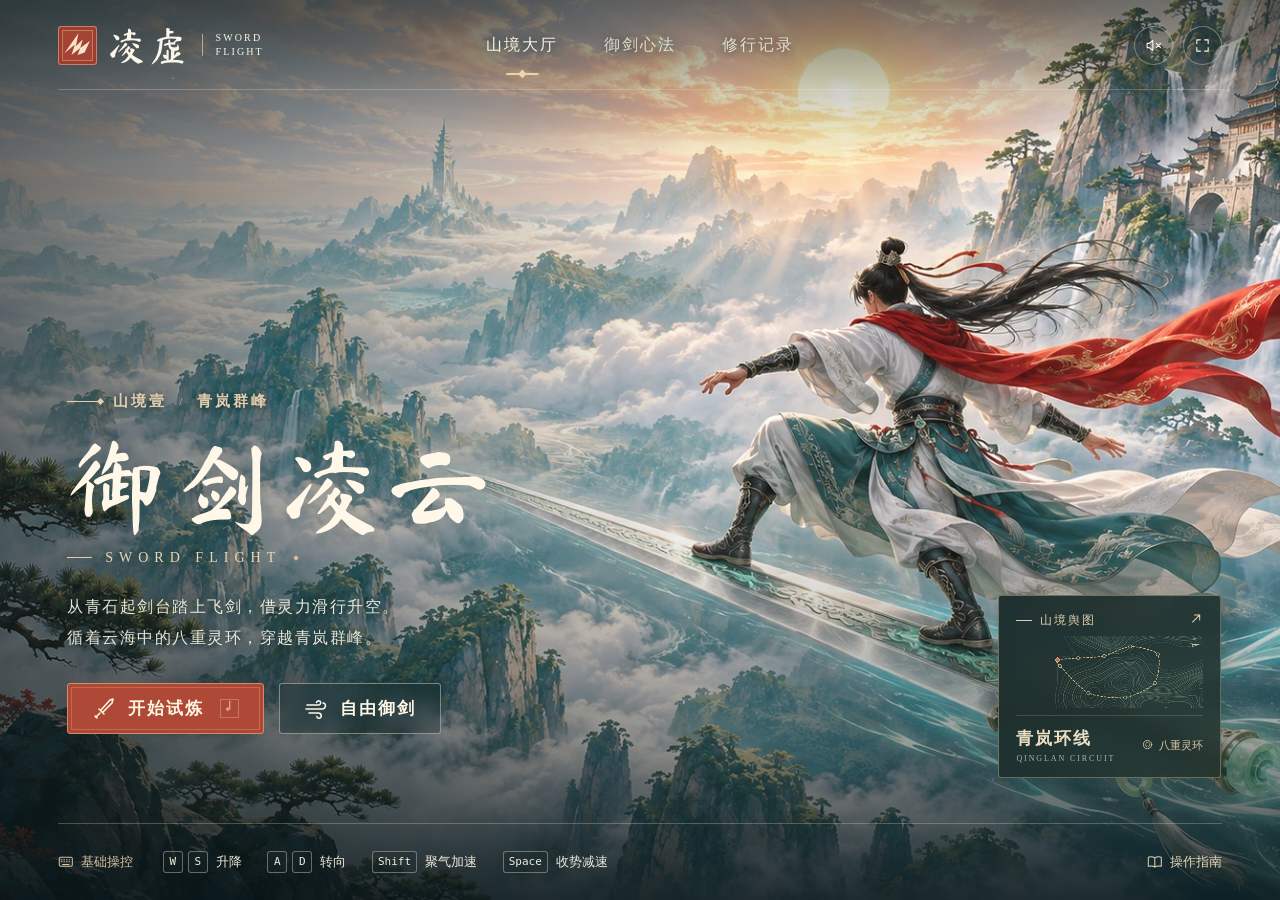
==== lingxu/index.html @ 39f379f6 "重构：game.mayf3.com 门户布局（根=游戏屋门户 /agent-life/ /lingxu/）+ 自定义域 CNAME" ====
<!doctype html>
<html lang="zh-CN">
  <head>
    <meta charset="utf-8" />
    <meta
      name="viewport"
      content="width=device-width,initial-scale=1,viewport-fit=cover"
    />
    <meta name="theme-color" content="#192e2c" />
    <title>凌虚 · 御剑凌云</title>
    <link
      rel="icon"
      href="data:image/svg+xml,%3Csvg xmlns='http://www.w3.org/2000/svg' viewBox='0 0 32 32'%3E%3Crect width='32' height='32' rx='4' fill='%23a74130'/%3E%3Cpath d='m5 23 11-17 1 13 9-6-2 10' stroke='%23fff0d6' fill='none' stroke-width='2'/%3E%3C/svg%3E"
    />
    <style>@font-face {
  font-family: Brush;
  src: url("[data-uri]");
}
* {
  box-sizing: border-box;
}
html,
body,
#game {
  width: 100%;
  height: 100%;
  margin: 0;
  overflow: hidden;
}
body {
  background: #172e31;
  color: #fbf6e9;
  font-family: "PingFang SC", "Microsoft YaHei", system-ui, sans-serif;
  -webkit-font-smoothing: antialiased;
}
button {
  color: inherit;
  font: inherit;
  cursor: pointer;
  border: 0;
  background: none;
  touch-action: manipulation;
}
button:focus-visible {
  outline: 2px solid #ffe4a1;
  outline-offset: 4px;
}
i[data-icon] {
  display: inline-flex;
  align-items: center;
  justify-content: center;
}
svg.icon {
  width: 1.2em;
  height: 1.2em;
  display: block;
  stroke: currentColor;
  stroke-width: 1.55;
  fill: none;
  stroke-linecap: round;
  stroke-linejoin: round;
}
.art,
.art-shade,
#atmosphere,
#viewport {
  position: absolute;
  inset: 0;
  width: 100%;
  height: 100%;
}
.art {
  background: url("[data-uri]") center center/cover no-repeat;
}
.art-shade {
  background:
    linear-gradient(
      180deg,
      rgba(14, 26, 27, 0.45),
      transparent 18%,
      transparent 56%,
      rgba(9, 24, 26, 0.39) 82%,
      rgba(7, 20, 23, 0.84)
    ),
    linear-gradient(
      90deg,
      rgba(8, 22, 26, 0.55) 0%,
      rgba(12, 31, 34, 0.27) 29%,
      transparent 54%
    );
}
#atmosphere {
  pointer-events: none;
}
#viewport {
  display: none;
}
#viewport canvas {
  display: block;
  width: 100%;
  height: 100%;
}
header {
  position: absolute;
  top: 0;
  left: 0;
  width: 100%;
  z-index: 3;
  display: flex;
  align-items: center;
  padding: 0 clamp(24px, 4.5vw, 84px);
  height: 90px;
  gap: 30px;
  background: linear-gradient(180deg, #0e1f2433, transparent);
}
header:after {
  content: "";
  position: absolute;
  bottom: 0;
  left: 4.5%;
  right: 4.5%;
  height: 1px;
  background: linear-gradient(90deg, #fff6de40, #fff6de27 70%, #fff6de40);
}
.brand {
  display: flex;
  align-items: center;
  gap: 10px;
  padding: 0;
  white-space: nowrap;
}
.brand-symbol {
  display: grid;
  place-items: center;
  width: 39px;
  height: 39px;
  border: 1px solid #edb79f80;
  border-radius: 3px;
  background: #a34434;
  box-shadow:
    inset 0 0 0 3px #9d3d2d,
    inset 0 0 0 4px #e5b49b79;
  color: #f9e3c9;
}
.brand-symbol svg {
  width: 95%;
}
.brand-name {
  font-family: Brush, "Xingkai SC", serif;
  font-size: 39px;
  letter-spacing: 2px;
}
.brand-line {
  height: 22px;
  width: 1px;
  background: #f2e7d18c;
  margin: 0 3px;
}
.brand-en {
  font-family: Georgia, "Times New Roman", serif;
  font-size: 10px;
  letter-spacing: 2.1px;
  text-align: left;
  line-height: 1.45;
}
.utilities {
  margin-left: auto;
  display: flex;
  gap: 10px;
}
.icon-btn {
  width: 39px;
  height: 39px;
  border: 1px solid #f4ecd35c;
  border-radius: 50%;
  background: #172a2b27;
  display: grid;
  place-items: center;
}
.icon-btn:hover,
.secondary:hover {
  background: #1537378a;
  border-color: #fbe7c7;
}
.icon-btn svg {
  width: 17px;
  height: 17px;
}
nav {
  position: absolute;
  top: 0;
  height: 100%;
  left: 50%;
  transform: translateX(-50%);
  align-self: stretch;
  display: flex;
  gap: clamp(18px, 3.1vw, 60px);
}
nav button {
  position: relative;
  white-space: nowrap;
  padding: 0 3px;
  opacity: 0.78;
  font:
    16px "Songti SC",
    SimSun,
    serif;
  letter-spacing: 2px;
  text-shadow: 0 1px 8px #203836;
}
nav button:hover,
nav button.active {
  opacity: 1;
}
nav button.active:after {
  content: "";
  position: absolute;
  width: 32px;
  height: 2px;
  background: #f1d0a4;
  bottom: 15px;
  left: 50%;
  transform: translateX(-50%);
}
nav button.active:before {
  content: "";
  position: absolute;
  width: 6px;
  height: 6px;
  bottom: 13px;
  left: 50%;
  transform: translateX(-50%) rotate(45deg);
  background: #f4d3ad;
}
#home {
  position: absolute;
  inset: 90px 0 83px;
  pointer-events: none;
}
#home button {
  pointer-events: auto;
}
.intro {
  position: absolute;
  left: 5.25%;
  bottom: clamp(42px, 9.2vh, 130px);
  max-width: 65%;
}
.chapter,
.card-eyebrow,
.hud-kicker {
  display: flex;
  align-items: center;
  gap: 12px;
  color: #e5ceb0;
  font-size: 13px;
  letter-spacing: 3px;
}
.chapter {
  font-family: "Songti SC", SimSun, serif;
  font-weight: 600;
  font-size: 15px;
  text-shadow: 0 1px 7px #162e2d;
}
.chapter-rule,
.gold-line {
  display: block;
  height: 1px;
  width: 34px;
  background: currentColor;
  position: relative;
}
.chapter-rule:after {
  content: "";
  position: absolute;
  right: -2px;
  top: -2px;
  width: 5px;
  height: 5px;
  background: currentColor;
  transform: rotate(45deg);
}
.divider-dot {
  opacity: 0.6;
  font-size: 11px;
}
.intro h1 {
  font:
    normal clamp(76px, 8.2vw, 152px) / 1.18 Brush,
    "Xingkai SC",
    "Kaiti SC",
    serif;
  letter-spacing: 0.025em;
  margin: 13px 0 2px -0.04em;
  text-shadow: 0 2px 19px #0f302b45;
  color: #fff8e8;
}
.english-title {
  display: flex;
  align-items: center;
  gap: 13px;
  color: #edd7b2;
  letter-spacing: 0.43em;
  font:
    14px Georgia,
    serif;
  letter-spacing: 0.43em;
}
.english-title > span:first-child {
  height: 1px;
  width: 25px;
  background: #e7cb9e;
}
.diamond {
  transform: rotate(45deg);
  width: 4px;
  height: 4px;
  background: #d8bd99;
}
.intro p {
  color: #fbf5e6eb;
  font-size: 16px;
  letter-spacing: 1.5px;
  line-height: 1.95;
  margin: 25px 0 30px;
  text-shadow: 0 1px 9px #152d2a;
}
.launch-actions {
  display: flex;
  gap: 15px;
  align-items: center;
}
.primary,
.secondary {
  display: inline-flex;
  align-items: center;
  justify-content: center;
  gap: 12px;
  min-height: 51px;
  padding: 0 24px;
  font:
    600 17px "Songti SC",
    "STSong",
    SimSun,
    serif;
  letter-spacing: 2px;
  border-radius: 3px;
  transition:
    background 0.18s,
    transform 0.18s;
}
.primary {
  background: #ae4938;
  border: 1px solid #d58a68;
  box-shadow:
    inset 0 0 0 3px #ac4836,
    inset 0 0 0 4px #d17a58aa,
    0 5px 20px #17201a29;
  color: #fff6df;
}
.primary:hover {
  background: #bd5441;
  transform: translateY(-1px);
}
.primary > i,
.secondary > i {
  font-size: 20px;
}
.enter-key {
  font:
    14px Georgia,
    serif;
  border: 1px solid #f9d2b26b;
  line-height: 17px;
  padding: 0 4px;
  opacity: 0.8;
  margin-left: 4px;
}
.secondary {
  border: 1px solid #d9d4bd82;
  background: #172d2f59;
  backdrop-filter: blur(8px);
  color: #fff7e7;
}
.chart-card,
.hudbox {
  background: linear-gradient(120deg, #192b2bf2, #233530dc);
  backdrop-filter: blur(11px);
  border: 1px solid #ccbd956e;
  box-shadow: 0 7px 30px #0b201936;
}
.chart-card {
  position: absolute;
  right: 4.6%;
  bottom: 39px;
  width: clamp(207px, 17.4vw, 290px);
  border-radius: 3px;
  text-align: left;
  padding: 15px 17px 14px;
  color: #ebdfc5;
  transition:
    transform 0.18s,
    border-color 0.18s;
}
.chart-card:hover {
  transform: translateY(-3px);
  border-color: #cfb787;
}
.card-eyebrow {
  font-size: 12px;
  gap: 8px;
  letter-spacing: 2px;
}
.gold-line {
  width: 16px;
}
.card-expand {
  margin-left: auto;
  font-size: 13px;
}
.chart-card canvas {
  display: block;
  width: 100%;
  height: clamp(65px, 8vh, 105px);
  margin: 6px 0 7px;
}
.chart-bottom {
  display: flex;
  align-items: center;
  justify-content: space-between;
  border-top: 1px solid #d7c8a234;
  padding-top: 11px;
}
.chart-bottom b {
  display: block;
  font:
    600 17px "Songti SC",
    SimSun,
    serif;
  letter-spacing: 2px;
}
.chart-bottom small {
  display: block;
  margin-top: 4px;
  font:
    8px Georgia,
    serif;
  letter-spacing: 1.9px;
  color: #a9b6a5;
}
.ring-count {
  display: flex;
  gap: 5px;
  align-items: center;
  font-size: 11px;
  color: #dbc9a8;
}
footer {
  position: absolute;
  bottom: 0;
  left: 4.5%;
  right: 4.5%;
  height: 77px;
  border-top: 1px solid #ede7c643;
  display: flex;
  align-items: center;
  gap: clamp(13px, 2vw, 32px);
  font-size: 13px;
  color: #ede8d9;
}
.footer-label,
.footer-help,
.shortcut,
.flight-keys span,
.flight-keys button {
  display: flex;
  align-items: center;
  gap: 5px;
}
.footer-label {
  color: #d7c5a5;
  gap: 8px;
  margin-right: 4px;
}
.footer-help {
  margin-left: auto;
  gap: 8px;
  color: #e3d5b9;
  padding: 10px 0;
}
.shortcut {
  gap: 5px;
}
kbd {
  font:
    11px/20px ui-monospace,
    monospace;
  background: #1d2c2e55;
  border: 1px solid #c5c6b078;
  border-radius: 3px;
  padding: 0 5px;
  min-width: 20px;
  text-align: center;
  color: #f3eddb;
  letter-spacing: 0;
}
.shortcut kbd:last-of-type {
  margin-right: 3px;
}
#hud,
.play-only {
  display: none;
}
[data-screen="fly"] #viewport,
[data-screen="fly"] #hud {
  display: block;
}
[data-screen="fly"] .play-only {
  display: grid;
}
[data-screen="fly"] .art,
[data-screen="fly"] .art-shade,
[data-screen="fly"] #atmosphere,
[data-screen="fly"] #home,
[data-screen="fly"] #home-footer,
[data-screen="fly"] nav {
  display: none;
}
[data-screen="fly"] header {
  height: 68px;
  pointer-events: none;
  background: linear-gradient(#182c327a, transparent);
}
[data-screen="fly"] header > * {
  pointer-events: auto;
}
[data-screen="fly"] header:after {
  display: none;
}
[data-screen="fly"] .brand-symbol {
  width: 30px;
  height: 30px;
}
[data-screen="fly"] .brand-name {
  font-size: 31px;
}
[data-screen="fly"] .brand-en {
  font-size: 8px;
}
#hud {
  position: absolute;
  inset: 0;
  pointer-events: none;
}
#hud button,
#hud .touch-pad {
  pointer-events: auto;
}
.hudbox {
  border-radius: 3px;
}
.objective,
.telemetry,
.live-map {
  position: absolute;
  padding: 15px 19px;
}
.objective {
  top: 85px;
  left: 4.5%;
  min-width: 185px;
}
.hud-kicker {
  font-size: 12px;
  letter-spacing: 2px;
  gap: 6px;
}
.live-dot {
  width: 5px;
  height: 5px;
  transform: rotate(45deg);
  background: #b9e4ce;
}
.objective h2 {
  font:
    23px "Songti SC",
    serif;
  margin: 7px 0;
}
.objective #gate-sub,
.live-map #map-caption {
  font-size: 12px;
  color: #ddddca;
}
.objective #gate-dots {
  display: flex;
  gap: 6px;
  margin-top: 10px;
}
.gate-dot {
  width: 7px;
  height: 7px;
  border: 1px solid #d6c5a1;
  transform: rotate(45deg);
}
.gate-dot.done {
  background: #aedad0;
}
.gate-dot.next {
  background: #e3a566;
}
.telemetry {
  bottom: 70px;
  left: 4.5%;
  width: 220px;
}
.meters {
  display: flex;
  gap: 22px;
  margin: 8px 0;
}
.meters b {
  font:
    30px Georgia,
    serif;
  font-variant-numeric: tabular-nums;
}
.meters small,
.meters label {
  font-size: 11px;
  color: #e0d6c2;
}
.meters label {
  display: block;
}
.qiline {
  display: flex;
  align-items: center;
  gap: 8px;
  font-size: 11px;
  color: #badeca;
}
.qiline > div {
  flex: 1;
  height: 4px;
  background: #677c70;
}
.qiline em {
  display: block;
  background: #bbdfbd;
  height: 100%;
}
.live-map {
  bottom: 70px;
  right: 4.5%;
  width: 177px;
  text-align: center;
  padding: 7px;
}
.live-map canvas {
  width: 100%;
  height: auto;
}
.live-map #map-caption {
  border-top: 1px solid #d0c49a36;
  padding: 5px;
}
.flight-keys {
  position: absolute;
  bottom: 14px;
  left: 50%;
  transform: translateX(-50%);
  display: flex;
  white-space: nowrap;
  align-items: center;
  gap: 16px;
  border-radius: 3px;
  padding: 7px 12px;
  background: #162a2bd6;
  color: #ebe3c9;
  font-size: 12px;
}
.flight-keys button {
  padding: 0;
}
.flight-keys kbd {
  line-height: 17px;
}
.direction {
  position: absolute;
  top: 22%;
  left: 50%;
  transform: translateX(-50%);
  font-size: 13px;
  color: white;
  background: #233936cc;
  border: 1px solid #dcc49c80;
  border-radius: 18px;
  padding: 5px 12px;
  white-space: nowrap;
}
.direction:empty {
  display: none;
}
#compass {
  position: absolute;
  top: 23px;
  left: 50%;
  transform: translateX(-50%);
  color: #fff8e5;
  text-shadow: 0 1px 4px #27333b;
  font-size: 13px;
  font-variant-numeric: tabular-nums;
  letter-spacing: 3px;
}
#live-message {
  position: absolute;
  bottom: 20%;
  left: 50%;
  transform: translateX(-50%);
  font:
    21px "Songti SC",
    serif;
  text-align: center;
  text-shadow: 0 1px 6px #123738;
  background: #1e3637b5;
  border-radius: 3px;
  padding: 10px 20px;
}
#live-message:empty {
  display: none;
}
#overlay {
  position: absolute;
  inset: 0;
  background: #10201fc2;
  z-index: 9;
  display: grid;
  place-items: center;
  padding: 20px;
  backdrop-filter: blur(7px);
}
#overlay[hidden] {
  display: none;
}
#dialog {
  position: relative;
  width: min(560px, 100%);
  max-height: 90dvh;
  overflow: auto;
  background: linear-gradient(145deg, #243c39, #192b2c);
  border: 1px solid #afa17d99;
  border-radius: 4px;
  padding: 32px 35px;
  box-shadow: 0 20px 90px #0913136b;
}
#dialog h2 {
  font:
    normal 33px "Songti SC",
    SimSun,
    serif;
  letter-spacing: 3px;
  margin: 6px 0 18px;
  color: #fff1d7;
}
#dialog h3 {
  font:
    600 17px "Songti SC",
    SimSun,
    serif;
  margin: 17px 0 5px;
  color: #f0debc;
}
#dialog p {
  font-size: 14px;
  line-height: 1.8;
  color: #d4ddd3;
  margin: 10px 0;
}
.modal-close {
  position: absolute;
  right: 16px;
  top: 15px;
  width: 32px;
  height: 32px;
  border: 1px solid #d4c4a159;
  border-radius: 50%;
  display: grid;
  place-items: center;
}
.tabs {
  display: flex;
  gap: 6px;
  border-bottom: 1px solid #cdbd9944;
  margin: 0 0 14px;
}
.tabs button {
  font-size: 14px;
  padding: 9px 10px;
}
.tabs .selected {
  color: #f2d2a3;
  border-bottom: 2px solid #d49c6c;
}
.guide-row,
.record-row {
  display: flex;
  align-items: center;
  justify-content: space-between;
  padding: 9px 0;
  border-bottom: 1px solid #a5b1a022;
  gap: 10px;
  font-size: 14px;
  color: #eee6d4;
}
.guide-row small {
  color: #c3cbbd;
}
.guide-row kbd {
  font-size: 12px;
  white-space: nowrap;
}
.modal-actions {
  display: flex;
  gap: 9px;
  flex-wrap: wrap;
  margin-top: 22px;
}
.modal-actions .primary,
.modal-actions .secondary {
  font-size: 15px;
  min-height: 43px;
  padding: 0 16px;
}
.modal-kicker {
  font:
    11px Georgia,
    serif;
  color: #c8b18c;
  letter-spacing: 3px;
}
.map-big {
  display: block;
  width: 100%;
  height: 220px;
  border: 1px solid #ccb88a42;
  margin: 12px 0;
}
.record-row b {
  font:
    18px Georgia,
    serif;
}
.record-row small {
  font-size: 12px;
  color: #c4c7b7;
}
.model-math {
  color: #efd0a4;
  font:
    15px Georgia,
    serif;
}
.touch-controls {
  display: none;
}
#notice {
  position: absolute;
  bottom: 14%;
  left: 50%;
  transform: translateX(-50%);
  background: #233634ef;
  border-radius: 4px;
  color: #f3eadb;
  font-size: 14px;
  padding: 10px 15px;
  z-index: 12;
  pointer-events: none;
}
#notice:empty {
  display: none;
}
@media (min-aspect-ratio: 21/10) {
  .intro {
    bottom: 7%;
  }
  .intro h1 {
    font-size: 13vh;
  }
  .intro p {
    margin: 12px 0 17px;
  }
  .chart-card {
    bottom: 5%;
  }
}
@media (max-width: 900px) {
  nav {
    gap: 16px;
    left: 53%;
  }
  .chart-card {
    right: 4%;
    width: 195px;
  }
  .brand-en,
  .brand-line {
    display: none;
  }
  footer {
    gap: 13px;
  }
  .footer-label {
    display: none;
  }
  .intro h1 {
    font-size: clamp(74px, 10vw, 96px);
  }
}
@media (max-width: 620px) {
  header {
    height: 69px;
    padding: 0 5%;
    gap: 12px;
  }
  .brand-name {
    font-size: 32px;
  }
  .brand-symbol {
    width: 31px;
    height: 31px;
  }
  .brand {
    gap: 7px;
  }
  nav {
    position: static;
    transform: none;
    margin-left: auto;
    gap: 12px;
  }
  nav button {
    font-size: 13px;
    letter-spacing: 0.4px;
  }
  nav button:first-child {
    display: none;
  }
  .utilities {
    margin: 0;
    gap: 6px;
  }
  .icon-btn {
    width: 32px;
    height: 32px;
  }
  .full-btn {
    display: none;
  }
  #home {
    inset: 69px 0 54px;
  }
  .art {
    background-position: 62% center;
  }
  .art-shade {
    background: linear-gradient(
      180deg,
      #13272860,
      transparent 20%,
      transparent 36%,
      #10252388 59%,
      #0a2021f0 94%
    );
  }
  .intro {
    left: 6%;
    bottom: 5%;
    max-width: 92%;
  }
  .chapter {
    font-size: 13px;
  }
  .intro h1 {
    font-size: clamp(64px, 15vw, 87px);
    margin: 8px 0;
  }
  .english-title {
    font-size: 11px;
  }
  .intro p {
    font-size: 14px;
    line-height: 1.75;
    margin: 14px 0 17px;
  }
  .launch-actions {
    gap: 10px;
  }
  .primary,
  .secondary {
    font-size: 16px;
    min-height: 46px;
    padding: 0 16px;
  }
  .chart-card {
    top: 18px;
    right: 5%;
    bottom: auto;
    width: 125px;
    padding: 9px 10px;
  }
  .chart-card canvas {
    height: 40px;
    margin: 4px 0;
  }
  .card-eyebrow {
    font-size: 10px;
    letter-spacing: 1px;
  }
  .chart-bottom {
    padding: 6px 0 0;
  }
  .chart-bottom b {
    font-size: 13px;
  }
  .chart-bottom small,
  .ring-count {
    display: none;
  }
  footer {
    height: 48px;
    left: 6%;
    right: 6%;
  }
  .shortcut {
    display: none;
  }
  .footer-label {
    display: flex;
  }
  .objective {
    top: 65px;
    left: 4%;
    min-width: 140px;
    padding: 10px;
  }
  .objective h2 {
    font-size: 17px;
  }
  #compass {
    display: none;
  }
  .telemetry {
    width: 150px;
    left: 4%;
    bottom: 145px;
    padding: 10px;
  }
  .live-map {
    width: 111px;
    right: 4%;
    bottom: 145px;
  }
  .meters b {
    font-size: 22px;
  }
  .flight-keys {
    display: none;
  }
  #dialog {
    padding: 25px 21px;
  }
  .guide-row small {
    font-size: 11px;
  }
  .map-big {
    height: 155px;
  }
}
@media (pointer: coarse) {
  .touch-controls {
    display: flex;
    position: absolute;
    bottom: 14px;
    left: 5%;
    right: 5%;
    align-items: end;
    justify-content: space-between;
  }
  .touch-pad {
    width: 108px;
    height: 108px;
    border: 1px solid #fcf2c7aa;
    background: #1b322b8a;
    border-radius: 50%;
    display: grid;
    place-items: center;
    touch-action: none;
  }
  .touch-pad span {
    width: 38px;
    height: 38px;
    border: 1px solid #d4c49f;
    background: #9d9b7c7a;
    border-radius: 50%;
    pointer-events: none;
  }
  .touch-actions {
    display: flex;
    gap: 9px;
  }
  .touch-actions button {
    width: 53px;
    height: 53px;
    border-radius: 50%;
    background: #253e38cd;
    border: 1px solid #d2bd8d;
    touch-action: none;
  }
  .touch-actions button:active {
    background: #98503a;
  }
  .flight-keys {
    display: none;
  }
  .live-map,
  .telemetry {
    bottom: 137px;
  }
  .enter-key {
    display: none;
  }
  .shortcut {
    display: none;
  }
  .footer-label {
    display: none;
  }
}
@media (max-height: 570px) and (min-width: 621px) {
  header {
    height: 55px;
  }
  #home {
    top: 55px;
    bottom: 40px;
  }
  .intro {
    bottom: 8%;
  }
  .intro h1 {
    font-size: 60px;
  }
  .intro p {
    font-size: 13px;
    margin: 10px 0 13px;
  }
  .chapter {
    font-size: 12px;
  }
  .english-title {
    font-size: 10px;
  }
  .primary,
  .secondary {
    min-height: 39px;
    font-size: 14px;
  }
  .chart-card {
    bottom: 15px;
  }
  .chart-card canvas {
    height: 47px;
  }
  footer {
    height: 40px;
  }
  .objective {
    top: 58px;
  }
  .touch-pad {
    width: 75px;
    height: 75px;
  }
  .telemetry,
  .live-map {
    bottom: 84px;
  }
  .live-map {
    width: 115px;
  }
  .telemetry {
    width: 165px;
  }
  .flight-keys {
    bottom: 5px;
  }
  .meters b {
    font-size: 20px;
  }
}
@media (prefers-reduced-motion: reduce) {
  * {
    scroll-behavior: auto !important;
    transition: none !important;
  }
}

@media (max-width: 620px) {
  #live-message {
    bottom: 32%;
    width: max-content;
    max-width: 65%;
    font-size: 15px;
  }
}

#pump-meter {
  font-size: 12px;
  color: #efca8e;
  letter-spacing: 1px;
}
#pump-meter:not(:empty) {
  margin-top: 8px;
}

/* The two right-hand instruments leave the sword and its runway in view. */
.instrument {
  position: absolute;
  --rim: #bfbd955f;
  color: #f4ecd3;
  border: 1px solid var(--rim);
  border-radius: 4px;
  background: linear-gradient(
    120deg,
    rgba(18, 38, 35, 0.94),
    rgba(21, 40, 37, 0.86)
  );
  box-shadow: 0 5px 18px #071b1b25;
  padding: 11px 13px;
}
.instrument-heading {
  display: flex;
  gap: 6px;
  align-items: center;
  line-height: 1.3;
  color: #dfcaa1;
}
.instrument-heading b {
  font:
    600 15px "Songti SC",
    "STSong",
    serif;
  letter-spacing: 1.5px;
}
.instrument-glyph {
  font-size: 17px;
}
.reading-tag {
  margin-left: auto;
  font-size: 11px;
  color: #a9d6c6;
  letter-spacing: 0.4px;
  white-space: nowrap;
}
.meridians {
  top: 78px;
  right: 3.1%;
  width: clamp(157px, 14.3vw, 211px);
}
.meridians canvas,
.live-map canvas {
  display: block;
  width: 100%;
  height: 112px;
}
.meridians .qiline {
  padding-top: 5px;
  border-top: 1px solid #c8bd8b38;
  line-height: 1.5;
}
.live-map.instrument {
  width: clamp(150px, 13.5vw, 195px);
  right: 3.1%;
  bottom: 67px;
  text-align: left;
}
.live-map canvas {
  height: 116px;
}
.live-map #map-caption {
  font-size: 10px;
  letter-spacing: 0.5px;
  color: #cfdbc5;
  padding: 4px 0 0;
  text-align: center;
  white-space: nowrap;
}
.telemetry.instrument {
  left: 3.1%;
  bottom: 67px;
  width: clamp(180px, 16.5vw, 240px);
  padding: 13px 16px;
}
.speed-value {
  display: flex;
  align-items: baseline;
  gap: 7px;
  line-height: 1;
  margin: 7px 0 6px;
}
.speed-value b {
  font-family:
    ui-sans-serif, "Arial Narrow", "Helvetica Neue", Arial, sans-serif;
  font-weight: 550;
  font-size: clamp(42px, 4.15vw, 65px);
  letter-spacing: -0.065em;
  font-variant-numeric: tabular-nums;
  color: #fff5d8;
}
.speed-value span {
  font:
    15px Georgia,
    serif;
  color: #d4c49e;
}
.speed-track {
  height: 5px;
  background: repeating-linear-gradient(
    90deg,
    #40554b 0 calc(8.333% - 2px),
    transparent calc(8.333% - 2px) 8.333%
  );
  overflow: hidden;
}
.speed-track div {
  height: 100%;
  width: 0;
  background: repeating-linear-gradient(
    90deg,
    #9fdfc2 0 calc(8.333% - 2px),
    transparent calc(8.333% - 2px) 8.333%
  );
  background-size: var(--scale-width, 190px) 100%;
}
.speed-scale {
  display: flex;
  justify-content: space-between;
  font:
    9px ui-monospace,
    monospace;
  color: #b9c7b6;
  margin: 2px 0 6px;
}
.flight-readings {
  display: flex;
  align-items: center;
  justify-content: space-between;
  border-top: 1px solid #c8bd8b38;
  padding-top: 6px;
  font-size: 12px;
  color: #d4ddcf;
}
.flight-readings b {
  font:
    normal 14px ui-monospace,
    monospace;
  color: #f9ecd2;
}
#motion-readout {
  color: #afd9c6;
  font-size: 11px;
}
#hud[data-thrust="high"] .speed-value b,
#hud[data-thrust="high"] #drive-state {
  color: #ffd798;
}
#hud[data-thrust="high"] .telemetry {
  border-color: #e6b2729c;
}
.launch-lesson {
  position: absolute;
  bottom: 71px;
  left: 50%;
  transform: translateX(-50%);
  width: max-content;
  max-width: 45%;
  pointer-events: auto;
}
.launch-lesson[hidden] {
  display: none;
}
#launch-control {
  position: relative;
  overflow: hidden;
  display: flex;
  align-items: center;
  justify-content: center;
  gap: 10px;
  min-width: 200px;
  min-height: 52px;
  padding: 9px 18px;
  color: #fcf0d4;
  background: linear-gradient(120deg, #27423def, #253f39f5);
  border: 1px solid #c7af7c;
  border-radius: 3px;
  box-shadow: 0 4px 14px #091c2140;
  touch-action: none;
  user-select: none;
  -webkit-user-select: none;
}
#launch-control:active,
#launch-control[data-held="true"] {
  background: #37564a;
}
.lesson-key {
  border: 1px solid #d9c69bb0;
  background: #ead8a91c;
  padding: 3px 6px;
  border-radius: 3px;
  font:
    14px ui-monospace,
    monospace;
  min-width: 24px;
}
.lesson-action {
  font:
    600 17px "Songti SC",
    serif;
  letter-spacing: 1px;
}
.press-hint {
  font-size: 11px;
  color: #ceceb7;
}
.action-track {
  height: 3px;
  position: absolute;
  bottom: 0;
  left: 0;
  right: 0;
}
.action-track i {
  display: block;
  height: 100%;
  width: 0;
  background: #e7c286;
}
#hud[data-launch="true"] .flight-keys span {
  display: none;
}
#hud[data-launch="true"] #direction,
#hud[data-launch="true"] #live-message {
  display: none;
}
#hud[data-launch="true"] .objective #gate-sub {
  max-width: 220px;
  line-height: 1.65;
}
#hud[data-launch="true"] .objective #gate-dots {
  gap: 5px;
  margin-top: 10px;
}
.launch-step {
  display: block;
  width: 22px;
  height: 2px;
  background: #718177;
}
.launch-step.done {
  background: #afcdb1;
}
.launch-step.current {
  background: #e8bc7e;
}
@media (max-width: 740px) {
  .telemetry.instrument {
    width: 150px;
    left: 3%;
    padding: 9px 11px;
  }
  .meridians {
    right: 3%;
    width: 139px;
    padding: 8px 10px;
  }
  .meridians canvas {
    height: 92px;
  }
  .live-map.instrument {
    width: 132px;
    right: 3%;
    padding: 8px 10px;
  }
  .live-map canvas {
    height: 91px;
  }
  .instrument-heading b {
    font-size: 13px;
    letter-spacing: 0.8px;
  }
  .speed-value b {
    font-size: 40px;
  }
  #hud[data-launch="true"] .objective {
    min-width: 0;
    max-width: 44%;
  }
  #hud[data-launch="true"] .objective #gate-sub {
    font-size: 12px;
  }
  .launch-lesson {
    bottom: 48px;
  }
  #launch-control {
    min-width: 162px;
    min-height: 43px;
    padding: 7px 10px;
    gap: 6px;
  }
  .lesson-action {
    font-size: 15px;
  }
}
@media (max-width: 620px) {
  [data-screen="fly"] .utilities {
    margin-left: auto;
  }
  .meridians {
    top: 66px;
    width: 112px;
    padding: 6px 8px;
  }
  .meridians canvas {
    height: 85px;
  }
  .live-map.instrument {
    width: 113px;
    bottom: 133px;
    padding: 7px;
  }
  .live-map canvas {
    height: 77px;
  }
  .telemetry.instrument {
    width: 139px;
    bottom: 133px;
  }
  .speed-value b {
    font-size: 37px;
  }
  .speed-scale {
    margin-bottom: 3px;
  }
  .flight-readings {
    font-size: 11px;
  }
  .reading-tag {
    font-size: 10px;
  }
  .instrument-heading {
    gap: 3px;
  }
  .instrument-glyph {
    font-size: 12px;
  }
  .launch-lesson {
    max-width: 80%;
    bottom: 32px;
  }
  #hud[data-launch="true"] .telemetry,
  #hud[data-launch="true"] .live-map {
    bottom: 105px;
  }
  #hud[data-launch="true"] .touch-controls {
    display: none;
  }
  .objective {
    left: 3%;
    max-width: 50%;
    min-width: 0;
  }
  .objective #gate-sub {
    line-height: 1.5;
  }
  .direction {
    top: 36%;
  }
  #hud[data-launch="true"] .flight-keys {
    display: none;
  }
}
@media (pointer: coarse) {
  #hud[data-launch="true"] .touch-controls {
    display: none;
  }
  #hud[data-launch="true"] .launch-lesson {
    bottom: max(19px, env(safe-area-inset-bottom));
  }
  .launch-lesson .lesson-key {
    display: none;
  }
  .flight-keys {
    display: none;
  }
}
@media (max-height: 540px) and (min-width: 621px) {
  .meridians {
    top: 55px;
    width: 139px;
    padding: 5px 8px;
  }
  .meridians canvas {
    height: 74px;
  }
  .live-map.instrument {
    width: 134px;
    bottom: 40px;
    padding: 5px 8px;
  }
  .live-map canvas {
    height: 63px;
  }
  .telemetry.instrument {
    width: 163px;
    bottom: 40px;
    padding: 7px 10px;
  }
  .speed-value b {
    font-size: 35px;
  }
  .launch-lesson {
    bottom: 41px;
  }
  .instrument-heading b {
    font-size: 13px;
  }
  .objective {
    max-width: 205px;
    padding: 8px 12px;
  }
}
@media (pointer: coarse) and (max-height: 540px) and (min-width: 621px) {
  #hud[data-launch="false"] .live-map,
  #hud[data-launch="false"] .telemetry {
    bottom: 89px;
  }
  #hud[data-launch="false"] .meridians {
    right: calc(3.1% + 148px);
  }
}
.instrument-heading b {
  white-space: nowrap;
}
@media (max-width: 620px) {
  .live-map.instrument {
    width: 132px;
  }
  .live-map #map-caption {
    font-size: 10px;
    letter-spacing: 0;
  }
}
#speed-fill {
  background: #9fdfc2;
}
.speed-track {
  background: #40554b;
  mask-image: repeating-linear-gradient(
    90deg,
    #000 0 calc(8.333% - 2px),
    transparent calc(8.333% - 2px) 8.333%
  );
}
#hud[data-thrust="high"] #speed-fill {
  background: #e6bb7f;
}
</style>
  </head>
  <body>
    <div id="game" data-screen="home">
      <div class="art" aria-hidden="true"></div>
      <div class="art-shade"></div>
      <canvas id="atmosphere" aria-hidden="true"></canvas>
      <div id="viewport"></div>
      <header>
        <button class="brand" data-action="home" aria-label="凌虚，返回山境">
          <span class="brand-symbol"
            ><svg viewBox="0 0 40 40" fill="none">
              <path
                d="M5 30 21 7l-3 15 8-8-3 10 11-8-6 13-8 3 3-8-10 8 4-12Z"
                fill="currentColor"
              /></svg></span
          ><span class="brand-name">凌虚</span><span class="brand-line"></span
          ><span class="brand-en">SWORD<br />FLIGHT</span>
        </button>
        <nav aria-label="主导航">
          <button class="active" data-action="home">山境大厅</button
          ><button data-action="guide">御剑心法</button
          ><button data-action="records">修行记录</button>
        </nav>
        <div class="utilities">
          <button
            class="icon-btn"
            id="audioButton"
            data-action="sound"
            title="开启声音"
            aria-label="开启声音"
          ></button
          ><button
            class="icon-btn full-btn"
            data-action="fullscreen"
            title="全屏"
            aria-label="全屏"
          >
            <i data-icon="expand"></i></button
          ><button
            class="icon-btn play-only"
            data-action="pause"
            title="暂停"
            aria-label="暂停"
          >
            <i data-icon="pause"></i>
          </button>
        </div>
      </header>
      <main id="home">
        <section class="intro">
          <div class="chapter">
            <span class="chapter-rule"></span>山境壹
            <span class="divider-dot">/</span> 青岚群峰
          </div>
          <h1>御剑凌云</h1>
          <div class="english-title">
            <span></span>SWORD FLIGHT<span class="diamond"></span>
          </div>
          <p>
            从青石起剑台踏上飞剑，借灵力滑行升空。<br />循着云海中的八重灵环，穿越青岚群峰。
          </p>
          <div class="launch-actions">
            <button class="primary" data-action="trial">
              <i data-icon="sword"></i>开始试炼
              <span class="enter-key">↵</span></button
            ><button class="secondary" data-action="free">
              <i data-icon="wind"></i>自由御剑
            </button>
          </div>
        </section>
        <button
          class="chart-card"
          data-action="map"
          aria-label="查看青岚山境航线图"
        >
          <span class="card-eyebrow"
            ><span class="gold-line"></span>山境舆图
            <span class="card-expand"><i data-icon="diagonal"></i></span
          ></span>
          <canvas
            id="map-small"
            width="560"
            height="224"
            aria-hidden="true"
          ></canvas>
          <span class="chart-bottom"
            ><span><b>青岚环线</b><small>QINGLAN CIRCUIT</small></span
            ><span class="ring-count"
              ><i data-icon="ring"></i>八重灵环</span
            ></span
          >
        </button>
      </main>
      <footer id="home-footer">
        <span class="footer-label"><i data-icon="keyboard"></i> 基础操控</span
        ><span class="shortcut"><kbd>W</kbd><kbd>S</kbd>升降</span
        ><span class="shortcut"><kbd>A</kbd><kbd>D</kbd>转向</span
        ><span class="shortcut"><kbd>Shift</kbd>聚气加速</span
        ><span class="shortcut"><kbd>Space</kbd>收势减速</span
        ><button data-action="guide" class="footer-help">
          <i data-icon="book"></i>操作指南
        </button>
      </footer>
      <section id="hud" aria-label="飞行仪表">
        <div class="objective hudbox">
          <div class="hud-kicker">
            <span class="live-dot"></span><span id="mode-label">穿环试炼</span>
          </div>
          <h2 id="gate-title"></h2>
          <div id="gate-sub"></div>
          <div id="gate-dots"></div>
        </div>
        <div id="compass" aria-label="航向"></div>
        <div class="direction" id="direction"></div>
        <div id="live-message" role="status"></div>
        <aside class="meridians instrument" aria-label="灵力周天">
          <div class="instrument-heading">
            <span class="instrument-glyph">◈</span><b>灵力周天</b
            ><span class="reading-tag" id="qi-state">静息</span>
          </div>
          <canvas
            id="meridians"
            width="210"
            height="145"
            aria-label="人物经脉与灵力流向"
          ></canvas>
          <div class="qiline">
            <span>丹田</span>
            <div><em id="qibar"></em></div>
            <strong id="qival">100</strong>
          </div>
        </aside>
        <div class="telemetry instrument">
          <div class="instrument-heading">
            <i data-icon="wind"></i><b>实时剑速</b
            ><span id="drive-state" class="reading-tag">停剑</span>
          </div>
          <div class="speed-value"><b id="speed">0</b><span>km/h</span></div>
          <div class="speed-track"><div id="speed-fill"></div></div>
          <div class="speed-scale">
            <span>0</span><span>60</span><span>120</span>
          </div>
          <div class="flight-readings">
            <span>海拔 <b id="altitude">65</b> m</span
            ><span id="motion-readout">静止</span>
          </div>
          <div id="pump-meter"></div>
        </div>
        <aside class="live-map instrument" aria-label="神识探知雷达">
          <div class="instrument-heading">
            <span class="instrument-glyph">⌖</span><b>神识探知</b
            ><span class="reading-tag">120 m</span>
          </div>
          <canvas
            id="map-live"
            width="210"
            height="150"
            aria-label="以剑首为正前方的附近目标"
          ></canvas>
          <div id="map-caption">◇ 灵环　△ 峰　⌂ 楼阁</div>
        </aside>
        <div class="launch-lesson" id="launch-lesson" hidden>
          <button id="launch-control" type="button" aria-label="地面起剑操作">
            <span class="lesson-key" id="lesson-key">W</span>
            <span class="lesson-action" id="lesson-action">走近飞剑</span
            ><span class="press-hint" id="press-hint">按住</span>
            <span class="action-track" aria-hidden="true"
              ><i id="action-fill"></i
            ></span>
          </button>
        </div>
        <div class="touch-controls">
          <div class="touch-pad" aria-label="滑动摇杆控制升降与转向">
            <span></span>
          </div>
          <div class="touch-actions">
            <button data-hold="pump">蓄势</button
            ><button data-hold="brake">收势</button
            ><button data-hold="boost">聚气</button>
          </div>
        </div>
        <div class="flight-keys">
          <span><kbd>W S</kbd>升降</span><span><kbd>A D</kbd>压刃</span
          ><span><kbd>Shift</kbd>聚气</span><span><kbd>Space</kbd>收势</span
          ><span><kbd>E</kbd>屈膝</span
          ><button data-action="recover"><kbd>R</kbd>归位</button
          ><button data-action="pause"><kbd>Esc</kbd>暂停</button>
        </div>
      </section>
      <div id="overlay" hidden>
        <section
          id="dialog"
          role="dialog"
          aria-modal="true"
          aria-labelledby="dialog-title"
          tabindex="-1"
        ></section>
      </div>
      <div id="notice" role="status" aria-live="polite"></div>
    </div>
    <script>(()=>{var Bg=Object.defineProperty;var kg=(s,t)=>{for(var e in t)Bg(s,e,{get:t[e],enumerable:!0})};var Ap=Object.freeze({start:Object.freeze({x:0,y:65,z:90}),cruiseSpeed:15,boostSpeed:30,brakeSpeed:6.5,gravity:9.81,maxBank:Math.PI*.29,maxPitch:Math.PI*.15,clearance:3,ceiling:160,pumpCapacity:38,pumpEfficiency:.8}),Vg=[[0,65,49,5.7,"\u8D77\u5251"],[0,72,-3,5.8,"\u5F15\u6C14"],[-15,64,-56,6,"\u843D\u4E91"],[6,57,-109,6.2,"\u56DE\u950B"],[64,64,-98,6.5,"\u7ED5\u5CF0"],[89,69,-37,6.2,"\u5FA1\u98CE"],[73,64,35,6,"\u5F52\u5C9A"],[13,65,86,6,"\u6536\u5251"]],Hg=([s,t,e,n,i])=>({x:s,y:t,z:e,radius:n,name:i}),Qu=Vg.map(Hg),ps=Object.freeze(Qu.map((s,t)=>{let e=Qu[t-1]??Ap.start,n=Qu[t+1],i=Math.hypot(s.x-e.x,s.z-e.z),r=(e.x-s.x)/i,o=(e.z-s.z)/i;if(n){let l=Math.hypot(n.x-s.x,n.z-s.z);r+=(s.x-n.x)/l,o+=(s.z-n.z)/l}let a=Math.hypot(r,o);return Object.freeze({...s,normalX:r/a,normalZ:o/a,rotationY:Math.atan2(r,o)})})),cc=(s,t,e)=>Math.max(t,Math.min(e,s)),Ep=s=>Number.isFinite(s)?cc(s,-1,1):0,lc=(s,t,e,n)=>s+(t-s)*-Math.expm1(-e*n);function _u(s,t){return Math.hypot(s.x-t.x,s.y-t.y,s.z-t.z)}function Gg(s,t,e,n,i){let r=(t-s.x)*s.normalX+(n-s.z)*s.normalZ,o=(i.x-s.x)*s.normalX+(i.z-s.z)*s.normalZ;if(r*o>0||Math.abs(r-o)<1e-9)return!1;let a=r/(r-o),l=t+a*(i.x-t)-s.x,c=e+a*(i.y-e)-s.y,h=n+a*(i.z-n)-s.z;return l*l+c*c+h*h<=s.radius**2}function $u({groundHeight:s=()=>0}={}){let t={},e=Ap,n,i,r,o;function a(){n=!1,i=r=o=0,t.crouch=t.pumpCharge=0}function l(m,x){let g=s(m,x);return(Number.isFinite(g)?g:0)+e.clearance}function c(){return Object.assign(t,e.start,{yaw:0,roll:0,pitch:0,speed:e.cruiseSpeed,verticalSpeed:0,qi:100,qiFlow:1,boost:0,boostLocked:!1,elapsed:0,distance:0,gateIndex:0,completed:!1,lap:0,pumpCount:0}),a(),t.y=Math.max(t.y,l(t.x,t.z)),t.gateDistance=_u(t,ps[0]),t}function h(){if(t.completed)return c();let m=ps[t.gateIndex-1]??e.start,x=ps[t.gateIndex];return Object.assign(t,{x:m.x,y:Math.max(m.y,l(m.x,m.z)),z:m.z,yaw:Math.atan2(x.x-m.x,m.z-x.z),roll:0,pitch:0,verticalSpeed:0,speed:e.cruiseSpeed,boost:0,qiFlow:1}),a(),t.gateDistance=_u(t,x),t}function u(m,x,g,p){let v=t;v.crouch=lc(v.crouch,x?1:0,x?5.5:8,m),v.crouch<1e-4&&!x&&(v.crouch=0);let M=v.pitch<-.1&&v.verticalSpeed<-1.2;if(r=M?1.15:Math.max(0,r-m),x)if(i=0,M&&!p&&v.speed>8){let y=.5*v.speed*v.speed,w=Math.min(26,-v.verticalSpeed*3.8)*v.crouch*m,A=Math.min(w,(1-v.pumpCharge)*e.pumpCapacity,y-32);v.pumpCharge=Math.min(1,v.pumpCharge+A/e.pumpCapacity),v.speed=Math.sqrt(2*(y-A))}else v.pumpCharge*=Math.exp(-(v.pitch>.2?.75:.16)*m);else if(v.pumpCharge>0){n&&(i=.55),i-=m;let y=g>=-.05&&v.pitch>=-.17&&v.pitch<=.24;i>0&&r>0&&y&&!p?(o+=e.pumpEfficiency*v.pumpCharge*e.pumpCapacity,v.pumpCharge>=.22&&v.pumpCount++,v.pumpCharge=0):i<=0&&(v.pumpCharge=0)}if(o>0){let y=o*-Math.expm1(-m*10);v.speed=Math.min(e.boostSpeed+5,Math.sqrt(v.speed*v.speed+2*y)),o=Math.max(0,o-y),o<.001&&(o=0)}n=x}function d(m,x,g,p,v,M){let y=t,w=y.x,A=y.y,R=y.z;y.qi<=0&&(y.boostLocked=!0),!p&&y.qi>=12&&(y.boostLocked=!1);let I=p&&!v&&!y.boostLocked;y.boost=lc(y.boost,I?1:0,I?2.2:5,m);let E=.72+.28*Math.min(1,y.qi/20);y.roll=lc(y.roll,-x*e.maxBank,3.2,m),y.pitch=lc(y.pitch,g*e.maxPitch*E,2.7,m);let b=v?e.brakeSpeed:e.cruiseSpeed+(e.boostSpeed-e.cruiseSpeed)*y.boost,N=(v?.052:.014)*(b*b-y.speed*y.speed)-e.gravity*Math.sin(y.pitch)*.55;y.speed=cc(y.speed+N*m,4,e.boostSpeed+5),u(m,M,g,v);let W=y.speed*Math.cos(y.pitch),_=Math.sin(y.yaw),J=-Math.cos(y.yaw),Y=l(y.x,y.z),st=l(y.x+_*W*.7,y.z+J*W*.7),$=Math.min(22,(Math.max(Y,st)-y.y)*1.7),mt=Math.max(-12,(e.ceiling-y.y)*1.3),bt=Math.max($,Math.min(mt,y.speed*Math.sin(y.pitch))),Pt=cc((e.gravity+(bt-y.verticalSpeed)*2.3)/Math.cos(y.roll),0,3.8*e.gravity);y.qiFlow=Pt/e.gravity,y.verticalSpeed+=(Pt*Math.cos(y.roll)-e.gravity)*m,y.yaw-=Pt*Math.sin(y.roll)/Math.max(6,W)*m,y.yaw=Math.atan2(Math.sin(y.yaw),Math.cos(y.yaw)),y.x+=Math.sin(y.yaw)*W*m,y.z-=Math.cos(y.yaw)*W*m,y.y+=y.verticalSpeed*m;let Vt=l(y.x,y.z);y.y<Vt&&(y.y=Vt,y.verticalSpeed=Math.max(0,y.verticalSpeed));let Ht=4.1+(v?2:0),ie=14*y.boost+3*Math.max(0,y.qiFlow-1)+.85*Math.max(0,y.verticalSpeed);if(y.qi=cc(y.qi+(Ht-ie)*m,0,100),y.distance+=Math.hypot(y.x-w,y.y-A,y.z-R),!y.completed){y.elapsed+=m;let Jt=ps[y.gateIndex];Gg(Jt,w,A,R,y)&&(y.gateIndex++,y.gateIndex===ps.length&&(y.completed=!0,y.lap=1)),y.gateDistance=y.completed?0:_u(y,ps[y.gateIndex])}}function f(m,x={}){if(!Number.isFinite(m)||m<=0)return t;let g=Math.min(m,.25),p=Math.ceil(g*120),v=g/p,M=Ep(x.steer),y=Ep(x.pitch);for(let w=0;w<p;w++)d(v,M,y,!!x.boost,!!x.brake,!!x.compress);return t}return c(),{state:t,gates:ps,step:f,reset:c,respawn:h}}var _l={};kg(_l,{ACESFilmicToneMapping:()=>ul,AddEquation:()=>Ci,AddOperation:()=>Mf,AdditiveAnimationBlendMode:()=>yu,AdditiveBlending:()=>au,AgXToneMapping:()=>Af,AlphaFormat:()=>mu,AlwaysCompare:()=>Vf,AlwaysDepth:()=>rl,AlwaysStencilFunc:()=>$c,AmbientLight:()=>Ja,AnimationAction:()=>il,AnimationClip:()=>os,AnimationLoader:()=>xh,AnimationMixer:()=>Ih,AnimationObjectGroup:()=>Ph,AnimationUtils:()=>gh,ArcCurve:()=>pa,ArrayCamera:()=>$a,ArrowHelper:()=>tu,AttachedBindMode:()=>_c,Audio:()=>el,AudioAnalyser:()=>Rh,AudioContext:()=>so,AudioListener:()=>Th,AudioLoader:()=>Eh,AxesHelper:()=>eu,BackSide:()=>tn,BasicDepthPacking:()=>Uf,BasicShadowMap:()=>Fm,BatchedMesh:()=>la,Bone:()=>Gr,BooleanKeyframeTrack:()=>ci,Box2:()=>Hh,Box3:()=>Ne,Box3Helper:()=>_h,BoxGeometry:()=>li,BoxHelper:()=>Qh,BufferAttribute:()=>le,BufferGeometry:()=>qt,BufferGeometryLoader:()=>_a,ByteType:()=>uu,Cache:()=>Kn,Camera:()=>Os,CameraHelper:()=>Kh,CanvasTexture:()=>Hs,CapsuleGeometry:()=>ua,CatmullRomCurve3:()=>ma,CineonToneMapping:()=>wf,CircleGeometry:()=>da,ClampToEdgeWrapping:()=>Tn,Clock:()=>tl,Color:()=>Ut,ColorKeyframeTrack:()=>eo,ColorManagement:()=>ae,CompressedArrayTexture:()=>fh,CompressedCubeTexture:()=>ph,CompressedTexture:()=>Vs,CompressedTextureLoader:()=>yh,ConeGeometry:()=>ts,ConstantAlphaFactor:()=>xf,ConstantColorFactor:()=>mf,Controls:()=>iu,CubeCamera:()=>$o,CubeReflectionMapping:()=>fi,CubeRefractionMapping:()=>Di,CubeTexture:()=>Ki,CubeTextureLoader:()=>vh,CubeUVReflectionMapping:()=>js,CubicBezierCurve:()=>qr,CubicBezierCurve3:()=>ga,CubicInterpolant:()=>ka,CullFaceBack:()=>ru,CullFaceFront:()=>_d,CullFaceFrontBack:()=>Om,CullFaceNone:()=>Qd,Curve:()=>Mn,CurvePath:()=>ya,CustomBlending:()=>tf,CustomToneMapping:()=>Ef,CylinderGeometry:()=>Ui,Cylindrical:()=>kh,Data3DTexture:()=>Ds,DataArrayTexture:()=>Ls,DataTexture:()=>Rn,DataTextureLoader:()=>Mh,DataUtils:()=>nh,DecrementStencilOp:()=>Km,DecrementWrapStencilOp:()=>_m,DefaultLoadingManager:()=>Yf,DepthFormat:()=>Ps,DepthStencilFormat:()=>tr,DepthTexture:()=>Xr,DetachedBindMode:()=>Cf,DirectionalLight:()=>qa,DirectionalLightHelper:()=>jh,DiscreteInterpolant:()=>Va,DodecahedronGeometry:()=>Gs,DoubleSide:()=>Xe,DstAlphaFactor:()=>hf,DstColorFactor:()=>df,DynamicCopyUsage:()=>d0,DynamicDrawUsage:()=>Yl,DynamicReadUsage:()=>c0,EdgesGeometry:()=>fa,EllipseCurve:()=>Xs,EqualCompare:()=>Ff,EqualDepth:()=>al,EqualStencilFunc:()=>n0,EquirectangularReflectionMapping:()=>oo,EquirectangularRefractionMapping:()=>ao,Euler:()=>yn,EventDispatcher:()=>Pn,ExternalTexture:()=>Wr,ExtrudeGeometry:()=>ba,FileLoader:()=>kn,Float16BufferAttribute:()=>lh,Float32BufferAttribute:()=>Dt,FloatType:()=>on,Fog:()=>na,FogExp2:()=>ea,FramebufferTexture:()=>dh,FrontSide:()=>ai,Frustum:()=>Ii,FrustumArray:()=>aa,GLBufferAttribute:()=>Oh,GLSL1:()=>p0,GLSL3:()=>Mu,GreaterCompare:()=>zf,GreaterDepth:()=>cl,GreaterEqualCompare:()=>kf,GreaterEqualDepth:()=>ll,GreaterEqualStencilFunc:()=>o0,GreaterStencilFunc:()=>s0,GridHelper:()=>Zh,Group:()=>xn,HalfFloatType:()=>_s,HemisphereLight:()=>Ga,HemisphereLightHelper:()=>Jh,IcosahedronGeometry:()=>Js,ImageBitmapLoader:()=>wh,ImageLoader:()=>as,ImageUtils:()=>_o,IncrementStencilOp:()=>jm,IncrementWrapStencilOp:()=>Qm,InstancedBufferAttribute:()=>Pi,InstancedBufferGeometry:()=>Qa,InstancedInterleavedBuffer:()=>Nh,InstancedMesh:()=>_i,Int16BufferAttribute:()=>oh,Int32BufferAttribute:()=>ah,Int8BufferAttribute:()=>ih,IntType:()=>fl,InterleavedBuffer:()=>Bs,InterleavedBufferAttribute:()=>Qi,Interpolant:()=>ns,InterpolateDiscrete:()=>Lr,InterpolateLinear:()=>Qo,InterpolateSmooth:()=>qo,InterpolationSamplingMode:()=>x0,InterpolationSamplingType:()=>g0,InvertStencilOp:()=>$m,KeepStencilOp:()=>Wi,KeyframeTrack:()=>ln,LOD:()=>sa,LatheGeometry:()=>wa,Layers:()=>Ns,LessCompare:()=>Of,LessDepth:()=>ol,LessEqualCompare:()=>vu,LessEqualDepth:()=>Yi,LessEqualStencilFunc:()=>i0,LessStencilFunc:()=>e0,Light:()=>_n,LightProbe:()=>ja,Line:()=>Qn,Line3:()=>Gh,LineBasicMaterial:()=>Ue,LineCurve:()=>Jr,LineCurve3:()=>xa,LineDashedMaterial:()=>Ba,LineLoop:()=>ca,LineSegments:()=>an,LinearFilter:()=>Pe,LinearInterpolant:()=>to,LinearMipMapLinearFilter:()=>Vm,LinearMipMapNearestFilter:()=>km,LinearMipmapLinearFilter:()=>ti,LinearMipmapNearestFilter:()=>lo,LinearSRGBColorSpace:()=>ji,LinearToneMapping:()=>Sf,LinearTransfer:()=>Nr,Loader:()=>Ye,LoaderUtils:()=>io,LoadingManager:()=>no,LoopOnce:()=>Rf,LoopPingPong:()=>If,LoopRepeat:()=>Pf,MOUSE:()=>Dm,Material:()=>Oe,MaterialLoader:()=>Ka,MathUtils:()=>cn,Matrix2:()=>Vh,Matrix3:()=>_t,Matrix4:()=>jt,MaxEquation:()=>rf,Mesh:()=>ue,MeshBasicMaterial:()=>vn,MeshDepthMaterial:()=>_r,MeshDistanceMaterial:()=>$r,MeshLambertMaterial:()=>Fa,MeshMatcapMaterial:()=>za,MeshNormalMaterial:()=>Oa,MeshPhongMaterial:()=>Da,MeshPhysicalMaterial:()=>La,MeshStandardMaterial:()=>Bn,MeshToonMaterial:()=>Na,MinEquation:()=>sf,MirroredRepeatWrapping:()=>Ur,MixOperation:()=>vf,MultiplyBlending:()=>cu,MultiplyOperation:()=>ro,NearestFilter:()=>Ge,NearestMipMapLinearFilter:()=>Bm,NearestMipMapNearestFilter:()=>zm,NearestMipmapLinearFilter:()=>Ks,NearestMipmapNearestFilter:()=>hu,NeutralToneMapping:()=>Tf,NeverCompare:()=>Nf,NeverDepth:()=>sl,NeverStencilFunc:()=>t0,NoBlending:()=>ui,NoColorSpace:()=>mi,NoToneMapping:()=>di,NormalAnimationBlendMode:()=>Zl,NormalBlending:()=>Zi,NotEqualCompare:()=>Bf,NotEqualDepth:()=>hl,NotEqualStencilFunc:()=>r0,NumberKeyframeTrack:()=>is,Object3D:()=>ce,ObjectLoader:()=>bh,ObjectSpaceNormalMap:()=>Df,OctahedronGeometry:()=>Qr,OneFactor:()=>af,OneMinusConstantAlphaFactor:()=>yf,OneMinusConstantColorFactor:()=>gf,OneMinusDstAlphaFactor:()=>uf,OneMinusDstColorFactor:()=>ff,OneMinusSrcAlphaFactor:()=>Ko,OneMinusSrcColorFactor:()=>cf,OrthographicCamera:()=>Ys,PCFShadowMap:()=>ou,PCFSoftShadowMap:()=>$d,PMREMGenerator:()=>Kl,Path:()=>Ws,PerspectiveCamera:()=>Ee,Plane:()=>Zn,PlaneGeometry:()=>Un,PlaneHelper:()=>$h,PointLight:()=>ls,PointLightHelper:()=>qh,Points:()=>ks,PointsMaterial:()=>$i,PolarGridHelper:()=>Yh,PolyhedronGeometry:()=>Li,PositionalAudio:()=>Ch,PropertyBinding:()=>pe,PropertyMixer:()=>nl,QuadraticBezierCurve:()=>Zr,QuadraticBezierCurve3:()=>Yr,Quaternion:()=>Ze,QuaternionKeyframeTrack:()=>ss,QuaternionLinearInterpolant:()=>Ha,RED_GREEN_RGTC2_Format:()=>ql,RED_RGTC1_Format:()=>Xl,REVISION:()=>Kd,RGBADepthPacking:()=>Lf,RGBAFormat:()=>$e,RGBAIntegerFormat:()=>yl,RGBA_ASTC_10x10_Format:()=>zl,RGBA_ASTC_10x5_Format:()=>Nl,RGBA_ASTC_10x6_Format:()=>Ol,RGBA_ASTC_10x8_Format:()=>Fl,RGBA_ASTC_12x10_Format:()=>Bl,RGBA_ASTC_12x12_Format:()=>kl,RGBA_ASTC_4x4_Format:()=>Tl,RGBA_ASTC_5x4_Format:()=>Cl,RGBA_ASTC_5x5_Format:()=>Rl,RGBA_ASTC_6x5_Format:()=>Pl,RGBA_ASTC_6x6_Format:()=>Il,RGBA_ASTC_8x5_Format:()=>Ul,RGBA_ASTC_8x6_Format:()=>Ll,RGBA_ASTC_8x8_Format:()=>Dl,RGBA_BPTC_Format:()=>Vl,RGBA_ETC2_EAC_Format:()=>Al,RGBA_PVRTC_2BPPV1_Format:()=>bl,RGBA_PVRTC_4BPPV1_Format:()=>Sl,RGBA_S3TC_DXT1_Format:()=>uo,RGBA_S3TC_DXT3_Format:()=>fo,RGBA_S3TC_DXT5_Format:()=>po,RGBDepthPacking:()=>qm,RGBFormat:()=>gu,RGBIntegerFormat:()=>Hm,RGB_BPTC_SIGNED_Format:()=>Hl,RGB_BPTC_UNSIGNED_Format:()=>Gl,RGB_ETC1_Format:()=>wl,RGB_ETC2_Format:()=>El,RGB_PVRTC_2BPPV1_Format:()=>Ml,RGB_PVRTC_4BPPV1_Format:()=>vl,RGB_S3TC_DXT1_Format:()=>ho,RGDepthPacking:()=>Jm,RGFormat:()=>xu,RGIntegerFormat:()=>xl,RawShaderMaterial:()=>Ua,Ray:()=>Ri,Raycaster:()=>Fh,RectAreaLight:()=>Za,RedFormat:()=>gl,RedIntegerFormat:()=>co,ReinhardToneMapping:()=>bf,RenderTarget:()=>Br,RenderTarget3D:()=>Uh,RepeatWrapping:()=>Ir,ReplaceStencilOp:()=>Ym,ReverseSubtractEquation:()=>nf,RingGeometry:()=>Zs,SIGNED_RED_GREEN_RGTC2_Format:()=>Jl,SIGNED_RED_RGTC1_Format:()=>Wl,SRGBColorSpace:()=>De,SRGBTransfer:()=>me,Scene:()=>zs,ShaderChunk:()=>ee,ShaderLib:()=>ei,ShaderMaterial:()=>Fe,ShadowMaterial:()=>Ia,Shape:()=>oi,ShapeGeometry:()=>Ea,ShapePath:()=>nu,ShapeUtils:()=>zn,ShortType:()=>du,Skeleton:()=>oa,SkeletonHelper:()=>Wh,SkinnedMesh:()=>ra,Source:()=>jn,Sphere:()=>Ie,SphereGeometry:()=>es,Spherical:()=>Bh,SphericalHarmonics3:()=>Ya,SplineCurve:()=>jr,SpotLight:()=>Wa,SpotLightHelper:()=>Xh,Sprite:()=>ia,SpriteMaterial:()=>Hr,SrcAlphaFactor:()=>jo,SrcAlphaSaturateFactor:()=>pf,SrcColorFactor:()=>lf,StaticCopyUsage:()=>u0,StaticDrawUsage:()=>Or,StaticReadUsage:()=>l0,StereoCamera:()=>Ah,StreamCopyUsage:()=>f0,StreamDrawUsage:()=>a0,StreamReadUsage:()=>h0,StringKeyframeTrack:()=>hi,SubtractEquation:()=>ef,SubtractiveBlending:()=>lu,TOUCH:()=>Nm,TangentSpaceNormalMap:()=>Ni,TetrahedronGeometry:()=>Aa,Texture:()=>Ce,TextureLoader:()=>Sh,TextureUtils:()=>su,Timer:()=>zh,TimestampQuery:()=>m0,TorusGeometry:()=>Ta,TorusKnotGeometry:()=>Ca,Triangle:()=>Yn,TriangleFanDrawMode:()=>Wm,TriangleStripDrawMode:()=>Xm,TrianglesDrawMode:()=>Gm,TubeGeometry:()=>Ra,UVMapping:()=>dl,Uint16BufferAttribute:()=>kr,Uint32BufferAttribute:()=>Vr,Uint8BufferAttribute:()=>sh,Uint8ClampedBufferAttribute:()=>rh,Uniform:()=>Lh,UniformsGroup:()=>Dh,UniformsLib:()=>It,UniformsUtils:()=>qf,UnsignedByteType:()=>Vn,UnsignedInt101111Type:()=>pu,UnsignedInt248Type:()=>$s,UnsignedInt5999Type:()=>fu,UnsignedIntType:()=>pi,UnsignedShort4444Type:()=>pl,UnsignedShort5551Type:()=>ml,UnsignedShortType:()=>Qs,VSMShadowMap:()=>$n,Vector2:()=>pt,Vector3:()=>U,Vector4:()=>he,VectorKeyframeTrack:()=>rs,VideoFrameTexture:()=>uh,VideoTexture:()=>ha,WebGL3DRenderTarget:()=>eh,WebGLArrayRenderTarget:()=>th,WebGLCoordinateSystem:()=>gn,WebGLCubeRenderTarget:()=>ta,WebGLRenderTarget:()=>In,WebGLRenderer:()=>Ql,WebGLUtils:()=>ng,WebGPUCoordinateSystem:()=>Is,WebXRController:()=>Fs,WireframeGeometry:()=>Pa,WrapAroundEnding:()=>Dr,ZeroCurvatureEnding:()=>qi,ZeroFactor:()=>of,ZeroSlopeEnding:()=>Ji,ZeroStencilOp:()=>Zm,createCanvasElement:()=>Xf});/**
 * @license
 * Copyright 2010-2025 Three.js Authors
 * SPDX-License-Identifier: MIT
 */var Kd="180",Dm={LEFT:0,MIDDLE:1,RIGHT:2,ROTATE:0,DOLLY:1,PAN:2},Nm={ROTATE:0,PAN:1,DOLLY_PAN:2,DOLLY_ROTATE:3},Qd=0,ru=1,_d=2,Om=3,Fm=0,ou=1,$d=2,$n=3,ai=0,tn=1,Xe=2,ui=0,Zi=1,au=2,lu=3,cu=4,tf=5,Ci=100,ef=101,nf=102,sf=103,rf=104,of=200,af=201,lf=202,cf=203,jo=204,Ko=205,hf=206,uf=207,df=208,ff=209,pf=210,mf=211,gf=212,xf=213,yf=214,sl=0,rl=1,ol=2,Yi=3,al=4,ll=5,cl=6,hl=7,ro=0,vf=1,Mf=2,di=0,Sf=1,bf=2,wf=3,ul=4,Ef=5,Af=6,Tf=7,_c="attached",Cf="detached",dl=300,fi=301,Di=302,oo=303,ao=304,js=306,Ir=1e3,Tn=1001,Ur=1002,Ge=1003,hu=1004,zm=1004,Ks=1005,Bm=1005,Pe=1006,lo=1007,km=1007,ti=1008,Vm=1008,Vn=1009,uu=1010,du=1011,Qs=1012,fl=1013,pi=1014,on=1015,_s=1016,pl=1017,ml=1018,$s=1020,fu=35902,pu=35899,mu=1021,gu=1022,$e=1023,Ps=1026,tr=1027,gl=1028,co=1029,xu=1030,xl=1031,Hm=1032,yl=1033,ho=33776,uo=33777,fo=33778,po=33779,vl=35840,Ml=35841,Sl=35842,bl=35843,wl=36196,El=37492,Al=37496,Tl=37808,Cl=37809,Rl=37810,Pl=37811,Il=37812,Ul=37813,Ll=37814,Dl=37815,Nl=37816,Ol=37817,Fl=37818,zl=37819,Bl=37820,kl=37821,Vl=36492,Hl=36494,Gl=36495,Xl=36283,Wl=36284,ql=36285,Jl=36286,Rf=2200,Pf=2201,If=2202,Lr=2300,Qo=2301,qo=2302,qi=2400,Ji=2401,Dr=2402,Zl=2500,yu=2501,Gm=0,Xm=1,Wm=2,Uf=3200,Lf=3201,qm=3202,Jm=3203,Ni=0,Df=1,mi="",De="srgb",ji="srgb-linear",Nr="linear",me="srgb",Zm=0,Wi=7680,Ym=7681,jm=7682,Km=7683,Qm=34055,_m=34056,$m=5386,t0=512,e0=513,n0=514,i0=515,s0=516,r0=517,o0=518,$c=519,Nf=512,Of=513,Ff=514,vu=515,zf=516,Bf=517,kf=518,Vf=519,Or=35044,Yl=35048,a0=35040,l0=35045,c0=35049,h0=35041,u0=35046,d0=35050,f0=35042,p0="100",Mu="300 es",gn=2e3,Is=2001,m0={COMPUTE:"compute",RENDER:"render"},g0={PERSPECTIVE:"perspective",LINEAR:"linear",FLAT:"flat"},x0={NORMAL:"normal",CENTROID:"centroid",SAMPLE:"sample",FIRST:"first",EITHER:"either"},Pn=class{addEventListener(t,e){this._listeners===void 0&&(this._listeners={});let n=this._listeners;n[t]===void 0&&(n[t]=[]),n[t].indexOf(e)===-1&&n[t].push(e)}hasEventListener(t,e){let n=this._listeners;return n===void 0?!1:n[t]!==void 0&&n[t].indexOf(e)!==-1}removeEventListener(t,e){let n=this._listeners;if(n===void 0)return;let i=n[t];if(i!==void 0){let r=i.indexOf(e);r!==-1&&i.splice(r,1)}}dispatchEvent(t){let e=this._listeners;if(e===void 0)return;let n=e[t.type];if(n!==void 0){t.target=this;let i=n.slice(0);for(let r=0,o=i.length;r<o;r++)i[r].call(this,t);t.target=null}}},Ke=["00","01","02","03","04","05","06","07","08","09","0a","0b","0c","0d","0e","0f","10","11","12","13","14","15","16","17","18","19","1a","1b","1c","1d","1e","1f","20","21","22","23","24","25","26","27","28","29","2a","2b","2c","2d","2e","2f","30","31","32","33","34","35","36","37","38","39","3a","3b","3c","3d","3e","3f","40","41","42","43","44","45","46","47","48","49","4a","4b","4c","4d","4e","4f","50","51","52","53","54","55","56","57","58","59","5a","5b","5c","5d","5e","5f","60","61","62","63","64","65","66","67","68","69","6a","6b","6c","6d","6e","6f","70","71","72","73","74","75","76","77","78","79","7a","7b","7c","7d","7e","7f","80","81","82","83","84","85","86","87","88","89","8a","8b","8c","8d","8e","8f","90","91","92","93","94","95","96","97","98","99","9a","9b","9c","9d","9e","9f","a0","a1","a2","a3","a4","a5","a6","a7","a8","a9","aa","ab","ac","ad","ae","af","b0","b1","b2","b3","b4","b5","b6","b7","b8","b9","ba","bb","bc","bd","be","bf","c0","c1","c2","c3","c4","c5","c6","c7","c8","c9","ca","cb","cc","cd","ce","cf","d0","d1","d2","d3","d4","d5","d6","d7","d8","d9","da","db","dc","dd","de","df","e0","e1","e2","e3","e4","e5","e6","e7","e8","e9","ea","eb","ec","ed","ee","ef","f0","f1","f2","f3","f4","f5","f6","f7","f8","f9","fa","fb","fc","fd","fe","ff"],Tp=1234567,Rs=Math.PI/180,Us=180/Math.PI;function Cn(){let s=Math.random()*4294967295|0,t=Math.random()*4294967295|0,e=Math.random()*4294967295|0,n=Math.random()*4294967295|0;return(Ke[s&255]+Ke[s>>8&255]+Ke[s>>16&255]+Ke[s>>24&255]+"-"+Ke[t&255]+Ke[t>>8&255]+"-"+Ke[t>>16&15|64]+Ke[t>>24&255]+"-"+Ke[e&63|128]+Ke[e>>8&255]+"-"+Ke[e>>16&255]+Ke[e>>24&255]+Ke[n&255]+Ke[n>>8&255]+Ke[n>>16&255]+Ke[n>>24&255]).toLowerCase()}function Yt(s,t,e){return Math.max(t,Math.min(e,s))}function Hf(s,t){return(s%t+t)%t}function Xg(s,t,e,n,i){return n+(s-t)*(i-n)/(e-t)}function Wg(s,t,e){return s!==t?(e-s)/(t-s):0}function Jo(s,t,e){return(1-e)*s+e*t}function qg(s,t,e,n){return Jo(s,t,1-Math.exp(-e*n))}function Jg(s,t=1){return t-Math.abs(Hf(s,t*2)-t)}function Zg(s,t,e){return s<=t?0:s>=e?1:(s=(s-t)/(e-t),s*s*(3-2*s))}function Yg(s,t,e){return s<=t?0:s>=e?1:(s=(s-t)/(e-t),s*s*s*(s*(s*6-15)+10))}function jg(s,t){return s+Math.floor(Math.random()*(t-s+1))}function Kg(s,t){return s+Math.random()*(t-s)}function Qg(s){return s*(.5-Math.random())}function _g(s){s!==void 0&&(Tp=s);let t=Tp+=1831565813;return t=Math.imul(t^t>>>15,t|1),t^=t+Math.imul(t^t>>>7,t|61),((t^t>>>14)>>>0)/4294967296}function $g(s){return s*Rs}function tx(s){return s*Us}function ex(s){return(s&s-1)===0&&s!==0}function nx(s){return Math.pow(2,Math.ceil(Math.log(s)/Math.LN2))}function ix(s){return Math.pow(2,Math.floor(Math.log(s)/Math.LN2))}function sx(s,t,e,n,i){let r=Math.cos,o=Math.sin,a=r(e/2),l=o(e/2),c=r((t+n)/2),h=o((t+n)/2),u=r((t-n)/2),d=o((t-n)/2),f=r((n-t)/2),m=o((n-t)/2);switch(i){case"XYX":s.set(a*h,l*u,l*d,a*c);break;case"YZY":s.set(l*d,a*h,l*u,a*c);break;case"ZXZ":s.set(l*u,l*d,a*h,a*c);break;case"XZX":s.set(a*h,l*m,l*f,a*c);break;case"YXY":s.set(l*f,a*h,l*m,a*c);break;case"ZYZ":s.set(l*m,l*f,a*h,a*c);break;default:console.warn("THREE.MathUtils: .setQuaternionFromProperEuler() encountered an unknown order: "+i)}}function rn(s,t){switch(t.constructor){case Float32Array:return s;case Uint32Array:return s/4294967295;case Uint16Array:return s/65535;case Uint8Array:return s/255;case Int32Array:return Math.max(s/2147483647,-1);case Int16Array:return Math.max(s/32767,-1);case Int8Array:return Math.max(s/127,-1);default:throw new Error("Invalid component type.")}}function te(s,t){switch(t.constructor){case Float32Array:return s;case Uint32Array:return Math.round(s*4294967295);case Uint16Array:return Math.round(s*65535);case Uint8Array:return Math.round(s*255);case Int32Array:return Math.round(s*2147483647);case Int16Array:return Math.round(s*32767);case Int8Array:return Math.round(s*127);default:throw new Error("Invalid component type.")}}var cn={DEG2RAD:Rs,RAD2DEG:Us,generateUUID:Cn,clamp:Yt,euclideanModulo:Hf,mapLinear:Xg,inverseLerp:Wg,lerp:Jo,damp:qg,pingpong:Jg,smoothstep:Zg,smootherstep:Yg,randInt:jg,randFloat:Kg,randFloatSpread:Qg,seededRandom:_g,degToRad:$g,radToDeg:tx,isPowerOfTwo:ex,ceilPowerOfTwo:nx,floorPowerOfTwo:ix,setQuaternionFromProperEuler:sx,normalize:te,denormalize:rn},pt=class s{constructor(t=0,e=0){s.prototype.isVector2=!0,this.x=t,this.y=e}get width(){return this.x}set width(t){this.x=t}get height(){return this.y}set height(t){this.y=t}set(t,e){return this.x=t,this.y=e,this}setScalar(t){return this.x=t,this.y=t,this}setX(t){return this.x=t,this}setY(t){return this.y=t,this}setComponent(t,e){switch(t){case 0:this.x=e;break;case 1:this.y=e;break;default:throw new Error("index is out of range: "+t)}return this}getComponent(t){switch(t){case 0:return this.x;case 1:return this.y;default:throw new Error("index is out of range: "+t)}}clone(){return new this.constructor(this.x,this.y)}copy(t){return this.x=t.x,this.y=t.y,this}add(t){return this.x+=t.x,this.y+=t.y,this}addScalar(t){return this.x+=t,this.y+=t,this}addVectors(t,e){return this.x=t.x+e.x,this.y=t.y+e.y,this}addScaledVector(t,e){return this.x+=t.x*e,this.y+=t.y*e,this}sub(t){return this.x-=t.x,this.y-=t.y,this}subScalar(t){return this.x-=t,this.y-=t,this}subVectors(t,e){return this.x=t.x-e.x,this.y=t.y-e.y,this}multiply(t){return this.x*=t.x,this.y*=t.y,this}multiplyScalar(t){return this.x*=t,this.y*=t,this}divide(t){return this.x/=t.x,this.y/=t.y,this}divideScalar(t){return this.multiplyScalar(1/t)}applyMatrix3(t){let e=this.x,n=this.y,i=t.elements;return this.x=i[0]*e+i[3]*n+i[6],this.y=i[1]*e+i[4]*n+i[7],this}min(t){return this.x=Math.min(this.x,t.x),this.y=Math.min(this.y,t.y),this}max(t){return this.x=Math.max(this.x,t.x),this.y=Math.max(this.y,t.y),this}clamp(t,e){return this.x=Yt(this.x,t.x,e.x),this.y=Yt(this.y,t.y,e.y),this}clampScalar(t,e){return this.x=Yt(this.x,t,e),this.y=Yt(this.y,t,e),this}clampLength(t,e){let n=this.length();return this.divideScalar(n||1).multiplyScalar(Yt(n,t,e))}floor(){return this.x=Math.floor(this.x),this.y=Math.floor(this.y),this}ceil(){return this.x=Math.ceil(this.x),this.y=Math.ceil(this.y),this}round(){return this.x=Math.round(this.x),this.y=Math.round(this.y),this}roundToZero(){return this.x=Math.trunc(this.x),this.y=Math.trunc(this.y),this}negate(){return this.x=-this.x,this.y=-this.y,this}dot(t){return this.x*t.x+this.y*t.y}cross(t){return this.x*t.y-this.y*t.x}lengthSq(){return this.x*this.x+this.y*this.y}length(){return Math.sqrt(this.x*this.x+this.y*this.y)}manhattanLength(){return Math.abs(this.x)+Math.abs(this.y)}normalize(){return this.divideScalar(this.length()||1)}angle(){return Math.atan2(-this.y,-this.x)+Math.PI}angleTo(t){let e=Math.sqrt(this.lengthSq()*t.lengthSq());if(e===0)return Math.PI/2;let n=this.dot(t)/e;return Math.acos(Yt(n,-1,1))}distanceTo(t){return Math.sqrt(this.distanceToSquared(t))}distanceToSquared(t){let e=this.x-t.x,n=this.y-t.y;return e*e+n*n}manhattanDistanceTo(t){return Math.abs(this.x-t.x)+Math.abs(this.y-t.y)}setLength(t){return this.normalize().multiplyScalar(t)}lerp(t,e){return this.x+=(t.x-this.x)*e,this.y+=(t.y-this.y)*e,this}lerpVectors(t,e,n){return this.x=t.x+(e.x-t.x)*n,this.y=t.y+(e.y-t.y)*n,this}equals(t){return t.x===this.x&&t.y===this.y}fromArray(t,e=0){return this.x=t[e],this.y=t[e+1],this}toArray(t=[],e=0){return t[e]=this.x,t[e+1]=this.y,t}fromBufferAttribute(t,e){return this.x=t.getX(e),this.y=t.getY(e),this}rotateAround(t,e){let n=Math.cos(e),i=Math.sin(e),r=this.x-t.x,o=this.y-t.y;return this.x=r*n-o*i+t.x,this.y=r*i+o*n+t.y,this}random(){return this.x=Math.random(),this.y=Math.random(),this}*[Symbol.iterator](){yield this.x,yield this.y}},Ze=class{constructor(t=0,e=0,n=0,i=1){this.isQuaternion=!0,this._x=t,this._y=e,this._z=n,this._w=i}static slerpFlat(t,e,n,i,r,o,a){let l=n[i+0],c=n[i+1],h=n[i+2],u=n[i+3],d=r[o+0],f=r[o+1],m=r[o+2],x=r[o+3];if(a===0){t[e+0]=l,t[e+1]=c,t[e+2]=h,t[e+3]=u;return}if(a===1){t[e+0]=d,t[e+1]=f,t[e+2]=m,t[e+3]=x;return}if(u!==x||l!==d||c!==f||h!==m){let g=1-a,p=l*d+c*f+h*m+u*x,v=p>=0?1:-1,M=1-p*p;if(M>Number.EPSILON){let w=Math.sqrt(M),A=Math.atan2(w,p*v);g=Math.sin(g*A)/w,a=Math.sin(a*A)/w}let y=a*v;if(l=l*g+d*y,c=c*g+f*y,h=h*g+m*y,u=u*g+x*y,g===1-a){let w=1/Math.sqrt(l*l+c*c+h*h+u*u);l*=w,c*=w,h*=w,u*=w}}t[e]=l,t[e+1]=c,t[e+2]=h,t[e+3]=u}static multiplyQuaternionsFlat(t,e,n,i,r,o){let a=n[i],l=n[i+1],c=n[i+2],h=n[i+3],u=r[o],d=r[o+1],f=r[o+2],m=r[o+3];return t[e]=a*m+h*u+l*f-c*d,t[e+1]=l*m+h*d+c*u-a*f,t[e+2]=c*m+h*f+a*d-l*u,t[e+3]=h*m-a*u-l*d-c*f,t}get x(){return this._x}set x(t){this._x=t,this._onChangeCallback()}get y(){return this._y}set y(t){this._y=t,this._onChangeCallback()}get z(){return this._z}set z(t){this._z=t,this._onChangeCallback()}get w(){return this._w}set w(t){this._w=t,this._onChangeCallback()}set(t,e,n,i){return this._x=t,this._y=e,this._z=n,this._w=i,this._onChangeCallback(),this}clone(){return new this.constructor(this._x,this._y,this._z,this._w)}copy(t){return this._x=t.x,this._y=t.y,this._z=t.z,this._w=t.w,this._onChangeCallback(),this}setFromEuler(t,e=!0){let n=t._x,i=t._y,r=t._z,o=t._order,a=Math.cos,l=Math.sin,c=a(n/2),h=a(i/2),u=a(r/2),d=l(n/2),f=l(i/2),m=l(r/2);switch(o){case"XYZ":this._x=d*h*u+c*f*m,this._y=c*f*u-d*h*m,this._z=c*h*m+d*f*u,this._w=c*h*u-d*f*m;break;case"YXZ":this._x=d*h*u+c*f*m,this._y=c*f*u-d*h*m,this._z=c*h*m-d*f*u,this._w=c*h*u+d*f*m;break;case"ZXY":this._x=d*h*u-c*f*m,this._y=c*f*u+d*h*m,this._z=c*h*m+d*f*u,this._w=c*h*u-d*f*m;break;case"ZYX":this._x=d*h*u-c*f*m,this._y=c*f*u+d*h*m,this._z=c*h*m-d*f*u,this._w=c*h*u+d*f*m;break;case"YZX":this._x=d*h*u+c*f*m,this._y=c*f*u+d*h*m,this._z=c*h*m-d*f*u,this._w=c*h*u-d*f*m;break;case"XZY":this._x=d*h*u-c*f*m,this._y=c*f*u-d*h*m,this._z=c*h*m+d*f*u,this._w=c*h*u+d*f*m;break;default:console.warn("THREE.Quaternion: .setFromEuler() encountered an unknown order: "+o)}return e===!0&&this._onChangeCallback(),this}setFromAxisAngle(t,e){let n=e/2,i=Math.sin(n);return this._x=t.x*i,this._y=t.y*i,this._z=t.z*i,this._w=Math.cos(n),this._onChangeCallback(),this}setFromRotationMatrix(t){let e=t.elements,n=e[0],i=e[4],r=e[8],o=e[1],a=e[5],l=e[9],c=e[2],h=e[6],u=e[10],d=n+a+u;if(d>0){let f=.5/Math.sqrt(d+1);this._w=.25/f,this._x=(h-l)*f,this._y=(r-c)*f,this._z=(o-i)*f}else if(n>a&&n>u){let f=2*Math.sqrt(1+n-a-u);this._w=(h-l)/f,this._x=.25*f,this._y=(i+o)/f,this._z=(r+c)/f}else if(a>u){let f=2*Math.sqrt(1+a-n-u);this._w=(r-c)/f,this._x=(i+o)/f,this._y=.25*f,this._z=(l+h)/f}else{let f=2*Math.sqrt(1+u-n-a);this._w=(o-i)/f,this._x=(r+c)/f,this._y=(l+h)/f,this._z=.25*f}return this._onChangeCallback(),this}setFromUnitVectors(t,e){let n=t.dot(e)+1;return n<1e-8?(n=0,Math.abs(t.x)>Math.abs(t.z)?(this._x=-t.y,this._y=t.x,this._z=0,this._w=n):(this._x=0,this._y=-t.z,this._z=t.y,this._w=n)):(this._x=t.y*e.z-t.z*e.y,this._y=t.z*e.x-t.x*e.z,this._z=t.x*e.y-t.y*e.x,this._w=n),this.normalize()}angleTo(t){return 2*Math.acos(Math.abs(Yt(this.dot(t),-1,1)))}rotateTowards(t,e){let n=this.angleTo(t);if(n===0)return this;let i=Math.min(1,e/n);return this.slerp(t,i),this}identity(){return this.set(0,0,0,1)}invert(){return this.conjugate()}conjugate(){return this._x*=-1,this._y*=-1,this._z*=-1,this._onChangeCallback(),this}dot(t){return this._x*t._x+this._y*t._y+this._z*t._z+this._w*t._w}lengthSq(){return this._x*this._x+this._y*this._y+this._z*this._z+this._w*this._w}length(){return Math.sqrt(this._x*this._x+this._y*this._y+this._z*this._z+this._w*this._w)}normalize(){let t=this.length();return t===0?(this._x=0,this._y=0,this._z=0,this._w=1):(t=1/t,this._x=this._x*t,this._y=this._y*t,this._z=this._z*t,this._w=this._w*t),this._onChangeCallback(),this}multiply(t){return this.multiplyQuaternions(this,t)}premultiply(t){return this.multiplyQuaternions(t,this)}multiplyQuaternions(t,e){let n=t._x,i=t._y,r=t._z,o=t._w,a=e._x,l=e._y,c=e._z,h=e._w;return this._x=n*h+o*a+i*c-r*l,this._y=i*h+o*l+r*a-n*c,this._z=r*h+o*c+n*l-i*a,this._w=o*h-n*a-i*l-r*c,this._onChangeCallback(),this}slerp(t,e){if(e===0)return this;if(e===1)return this.copy(t);let n=this._x,i=this._y,r=this._z,o=this._w,a=o*t._w+n*t._x+i*t._y+r*t._z;if(a<0?(this._w=-t._w,this._x=-t._x,this._y=-t._y,this._z=-t._z,a=-a):this.copy(t),a>=1)return this._w=o,this._x=n,this._y=i,this._z=r,this;let l=1-a*a;if(l<=Number.EPSILON){let f=1-e;return this._w=f*o+e*this._w,this._x=f*n+e*this._x,this._y=f*i+e*this._y,this._z=f*r+e*this._z,this.normalize(),this}let c=Math.sqrt(l),h=Math.atan2(c,a),u=Math.sin((1-e)*h)/c,d=Math.sin(e*h)/c;return this._w=o*u+this._w*d,this._x=n*u+this._x*d,this._y=i*u+this._y*d,this._z=r*u+this._z*d,this._onChangeCallback(),this}slerpQuaternions(t,e,n){return this.copy(t).slerp(e,n)}random(){let t=2*Math.PI*Math.random(),e=2*Math.PI*Math.random(),n=Math.random(),i=Math.sqrt(1-n),r=Math.sqrt(n);return this.set(i*Math.sin(t),i*Math.cos(t),r*Math.sin(e),r*Math.cos(e))}equals(t){return t._x===this._x&&t._y===this._y&&t._z===this._z&&t._w===this._w}fromArray(t,e=0){return this._x=t[e],this._y=t[e+1],this._z=t[e+2],this._w=t[e+3],this._onChangeCallback(),this}toArray(t=[],e=0){return t[e]=this._x,t[e+1]=this._y,t[e+2]=this._z,t[e+3]=this._w,t}fromBufferAttribute(t,e){return this._x=t.getX(e),this._y=t.getY(e),this._z=t.getZ(e),this._w=t.getW(e),this._onChangeCallback(),this}toJSON(){return this.toArray()}_onChange(t){return this._onChangeCallback=t,this}_onChangeCallback(){}*[Symbol.iterator](){yield this._x,yield this._y,yield this._z,yield this._w}},U=class s{constructor(t=0,e=0,n=0){s.prototype.isVector3=!0,this.x=t,this.y=e,this.z=n}set(t,e,n){return n===void 0&&(n=this.z),this.x=t,this.y=e,this.z=n,this}setScalar(t){return this.x=t,this.y=t,this.z=t,this}setX(t){return this.x=t,this}setY(t){return this.y=t,this}setZ(t){return this.z=t,this}setComponent(t,e){switch(t){case 0:this.x=e;break;case 1:this.y=e;break;case 2:this.z=e;break;default:throw new Error("index is out of range: "+t)}return this}getComponent(t){switch(t){case 0:return this.x;case 1:return this.y;case 2:return this.z;default:throw new Error("index is out of range: "+t)}}clone(){return new this.constructor(this.x,this.y,this.z)}copy(t){return this.x=t.x,this.y=t.y,this.z=t.z,this}add(t){return this.x+=t.x,this.y+=t.y,this.z+=t.z,this}addScalar(t){return this.x+=t,this.y+=t,this.z+=t,this}addVectors(t,e){return this.x=t.x+e.x,this.y=t.y+e.y,this.z=t.z+e.z,this}addScaledVector(t,e){return this.x+=t.x*e,this.y+=t.y*e,this.z+=t.z*e,this}sub(t){return this.x-=t.x,this.y-=t.y,this.z-=t.z,this}subScalar(t){return this.x-=t,this.y-=t,this.z-=t,this}subVectors(t,e){return this.x=t.x-e.x,this.y=t.y-e.y,this.z=t.z-e.z,this}multiply(t){return this.x*=t.x,this.y*=t.y,this.z*=t.z,this}multiplyScalar(t){return this.x*=t,this.y*=t,this.z*=t,this}multiplyVectors(t,e){return this.x=t.x*e.x,this.y=t.y*e.y,this.z=t.z*e.z,this}applyEuler(t){return this.applyQuaternion(Cp.setFromEuler(t))}applyAxisAngle(t,e){return this.applyQuaternion(Cp.setFromAxisAngle(t,e))}applyMatrix3(t){let e=this.x,n=this.y,i=this.z,r=t.elements;return this.x=r[0]*e+r[3]*n+r[6]*i,this.y=r[1]*e+r[4]*n+r[7]*i,this.z=r[2]*e+r[5]*n+r[8]*i,this}applyNormalMatrix(t){return this.applyMatrix3(t).normalize()}applyMatrix4(t){let e=this.x,n=this.y,i=this.z,r=t.elements,o=1/(r[3]*e+r[7]*n+r[11]*i+r[15]);return this.x=(r[0]*e+r[4]*n+r[8]*i+r[12])*o,this.y=(r[1]*e+r[5]*n+r[9]*i+r[13])*o,this.z=(r[2]*e+r[6]*n+r[10]*i+r[14])*o,this}applyQuaternion(t){let e=this.x,n=this.y,i=this.z,r=t.x,o=t.y,a=t.z,l=t.w,c=2*(o*i-a*n),h=2*(a*e-r*i),u=2*(r*n-o*e);return this.x=e+l*c+o*u-a*h,this.y=n+l*h+a*c-r*u,this.z=i+l*u+r*h-o*c,this}project(t){return this.applyMatrix4(t.matrixWorldInverse).applyMatrix4(t.projectionMatrix)}unproject(t){return this.applyMatrix4(t.projectionMatrixInverse).applyMatrix4(t.matrixWorld)}transformDirection(t){let e=this.x,n=this.y,i=this.z,r=t.elements;return this.x=r[0]*e+r[4]*n+r[8]*i,this.y=r[1]*e+r[5]*n+r[9]*i,this.z=r[2]*e+r[6]*n+r[10]*i,this.normalize()}divide(t){return this.x/=t.x,this.y/=t.y,this.z/=t.z,this}divideScalar(t){return this.multiplyScalar(1/t)}min(t){return this.x=Math.min(this.x,t.x),this.y=Math.min(this.y,t.y),this.z=Math.min(this.z,t.z),this}max(t){return this.x=Math.max(this.x,t.x),this.y=Math.max(this.y,t.y),this.z=Math.max(this.z,t.z),this}clamp(t,e){return this.x=Yt(this.x,t.x,e.x),this.y=Yt(this.y,t.y,e.y),this.z=Yt(this.z,t.z,e.z),this}clampScalar(t,e){return this.x=Yt(this.x,t,e),this.y=Yt(this.y,t,e),this.z=Yt(this.z,t,e),this}clampLength(t,e){let n=this.length();return this.divideScalar(n||1).multiplyScalar(Yt(n,t,e))}floor(){return this.x=Math.floor(this.x),this.y=Math.floor(this.y),this.z=Math.floor(this.z),this}ceil(){return this.x=Math.ceil(this.x),this.y=Math.ceil(this.y),this.z=Math.ceil(this.z),this}round(){return this.x=Math.round(this.x),this.y=Math.round(this.y),this.z=Math.round(this.z),this}roundToZero(){return this.x=Math.trunc(this.x),this.y=Math.trunc(this.y),this.z=Math.trunc(this.z),this}negate(){return this.x=-this.x,this.y=-this.y,this.z=-this.z,this}dot(t){return this.x*t.x+this.y*t.y+this.z*t.z}lengthSq(){return this.x*this.x+this.y*this.y+this.z*this.z}length(){return Math.sqrt(this.x*this.x+this.y*this.y+this.z*this.z)}manhattanLength(){return Math.abs(this.x)+Math.abs(this.y)+Math.abs(this.z)}normalize(){return this.divideScalar(this.length()||1)}setLength(t){return this.normalize().multiplyScalar(t)}lerp(t,e){return this.x+=(t.x-this.x)*e,this.y+=(t.y-this.y)*e,this.z+=(t.z-this.z)*e,this}lerpVectors(t,e,n){return this.x=t.x+(e.x-t.x)*n,this.y=t.y+(e.y-t.y)*n,this.z=t.z+(e.z-t.z)*n,this}cross(t){return this.crossVectors(this,t)}crossVectors(t,e){let n=t.x,i=t.y,r=t.z,o=e.x,a=e.y,l=e.z;return this.x=i*l-r*a,this.y=r*o-n*l,this.z=n*a-i*o,this}projectOnVector(t){let e=t.lengthSq();if(e===0)return this.set(0,0,0);let n=t.dot(this)/e;return this.copy(t).multiplyScalar(n)}projectOnPlane(t){return td.copy(this).projectOnVector(t),this.sub(td)}reflect(t){return this.sub(td.copy(t).multiplyScalar(2*this.dot(t)))}angleTo(t){let e=Math.sqrt(this.lengthSq()*t.lengthSq());if(e===0)return Math.PI/2;let n=this.dot(t)/e;return Math.acos(Yt(n,-1,1))}distanceTo(t){return Math.sqrt(this.distanceToSquared(t))}distanceToSquared(t){let e=this.x-t.x,n=this.y-t.y,i=this.z-t.z;return e*e+n*n+i*i}manhattanDistanceTo(t){return Math.abs(this.x-t.x)+Math.abs(this.y-t.y)+Math.abs(this.z-t.z)}setFromSpherical(t){return this.setFromSphericalCoords(t.radius,t.phi,t.theta)}setFromSphericalCoords(t,e,n){let i=Math.sin(e)*t;return this.x=i*Math.sin(n),this.y=Math.cos(e)*t,this.z=i*Math.cos(n),this}setFromCylindrical(t){return this.setFromCylindricalCoords(t.radius,t.theta,t.y)}setFromCylindricalCoords(t,e,n){return this.x=t*Math.sin(e),this.y=n,this.z=t*Math.cos(e),this}setFromMatrixPosition(t){let e=t.elements;return this.x=e[12],this.y=e[13],this.z=e[14],this}setFromMatrixScale(t){let e=this.setFromMatrixColumn(t,0).length(),n=this.setFromMatrixColumn(t,1).length(),i=this.setFromMatrixColumn(t,2).length();return this.x=e,this.y=n,this.z=i,this}setFromMatrixColumn(t,e){return this.fromArray(t.elements,e*4)}setFromMatrix3Column(t,e){return this.fromArray(t.elements,e*3)}setFromEuler(t){return this.x=t._x,this.y=t._y,this.z=t._z,this}setFromColor(t){return this.x=t.r,this.y=t.g,this.z=t.b,this}equals(t){return t.x===this.x&&t.y===this.y&&t.z===this.z}fromArray(t,e=0){return this.x=t[e],this.y=t[e+1],this.z=t[e+2],this}toArray(t=[],e=0){return t[e]=this.x,t[e+1]=this.y,t[e+2]=this.z,t}fromBufferAttribute(t,e){return this.x=t.getX(e),this.y=t.getY(e),this.z=t.getZ(e),this}random(){return this.x=Math.random(),this.y=Math.random(),this.z=Math.random(),this}randomDirection(){let t=Math.random()*Math.PI*2,e=Math.random()*2-1,n=Math.sqrt(1-e*e);return this.x=n*Math.cos(t),this.y=e,this.z=n*Math.sin(t),this}*[Symbol.iterator](){yield this.x,yield this.y,yield this.z}},td=new U,Cp=new Ze,_t=class s{constructor(t,e,n,i,r,o,a,l,c){s.prototype.isMatrix3=!0,this.elements=[1,0,0,0,1,0,0,0,1],t!==void 0&&this.set(t,e,n,i,r,o,a,l,c)}set(t,e,n,i,r,o,a,l,c){let h=this.elements;return h[0]=t,h[1]=i,h[2]=a,h[3]=e,h[4]=r,h[5]=l,h[6]=n,h[7]=o,h[8]=c,this}identity(){return this.set(1,0,0,0,1,0,0,0,1),this}copy(t){let e=this.elements,n=t.elements;return e[0]=n[0],e[1]=n[1],e[2]=n[2],e[3]=n[3],e[4]=n[4],e[5]=n[5],e[6]=n[6],e[7]=n[7],e[8]=n[8],this}extractBasis(t,e,n){return t.setFromMatrix3Column(this,0),e.setFromMatrix3Column(this,1),n.setFromMatrix3Column(this,2),this}setFromMatrix4(t){let e=t.elements;return this.set(e[0],e[4],e[8],e[1],e[5],e[9],e[2],e[6],e[10]),this}multiply(t){return this.multiplyMatrices(this,t)}premultiply(t){return this.multiplyMatrices(t,this)}multiplyMatrices(t,e){let n=t.elements,i=e.elements,r=this.elements,o=n[0],a=n[3],l=n[6],c=n[1],h=n[4],u=n[7],d=n[2],f=n[5],m=n[8],x=i[0],g=i[3],p=i[6],v=i[1],M=i[4],y=i[7],w=i[2],A=i[5],R=i[8];return r[0]=o*x+a*v+l*w,r[3]=o*g+a*M+l*A,r[6]=o*p+a*y+l*R,r[1]=c*x+h*v+u*w,r[4]=c*g+h*M+u*A,r[7]=c*p+h*y+u*R,r[2]=d*x+f*v+m*w,r[5]=d*g+f*M+m*A,r[8]=d*p+f*y+m*R,this}multiplyScalar(t){let e=this.elements;return e[0]*=t,e[3]*=t,e[6]*=t,e[1]*=t,e[4]*=t,e[7]*=t,e[2]*=t,e[5]*=t,e[8]*=t,this}determinant(){let t=this.elements,e=t[0],n=t[1],i=t[2],r=t[3],o=t[4],a=t[5],l=t[6],c=t[7],h=t[8];return e*o*h-e*a*c-n*r*h+n*a*l+i*r*c-i*o*l}invert(){let t=this.elements,e=t[0],n=t[1],i=t[2],r=t[3],o=t[4],a=t[5],l=t[6],c=t[7],h=t[8],u=h*o-a*c,d=a*l-h*r,f=c*r-o*l,m=e*u+n*d+i*f;if(m===0)return this.set(0,0,0,0,0,0,0,0,0);let x=1/m;return t[0]=u*x,t[1]=(i*c-h*n)*x,t[2]=(a*n-i*o)*x,t[3]=d*x,t[4]=(h*e-i*l)*x,t[5]=(i*r-a*e)*x,t[6]=f*x,t[7]=(n*l-c*e)*x,t[8]=(o*e-n*r)*x,this}transpose(){let t,e=this.elements;return t=e[1],e[1]=e[3],e[3]=t,t=e[2],e[2]=e[6],e[6]=t,t=e[5],e[5]=e[7],e[7]=t,this}getNormalMatrix(t){return this.setFromMatrix4(t).invert().transpose()}transposeIntoArray(t){let e=this.elements;return t[0]=e[0],t[1]=e[3],t[2]=e[6],t[3]=e[1],t[4]=e[4],t[5]=e[7],t[6]=e[2],t[7]=e[5],t[8]=e[8],this}setUvTransform(t,e,n,i,r,o,a){let l=Math.cos(r),c=Math.sin(r);return this.set(n*l,n*c,-n*(l*o+c*a)+o+t,-i*c,i*l,-i*(-c*o+l*a)+a+e,0,0,1),this}scale(t,e){return this.premultiply(ed.makeScale(t,e)),this}rotate(t){return this.premultiply(ed.makeRotation(-t)),this}translate(t,e){return this.premultiply(ed.makeTranslation(t,e)),this}makeTranslation(t,e){return t.isVector2?this.set(1,0,t.x,0,1,t.y,0,0,1):this.set(1,0,t,0,1,e,0,0,1),this}makeRotation(t){let e=Math.cos(t),n=Math.sin(t);return this.set(e,-n,0,n,e,0,0,0,1),this}makeScale(t,e){return this.set(t,0,0,0,e,0,0,0,1),this}equals(t){let e=this.elements,n=t.elements;for(let i=0;i<9;i++)if(e[i]!==n[i])return!1;return!0}fromArray(t,e=0){for(let n=0;n<9;n++)this.elements[n]=t[n+e];return this}toArray(t=[],e=0){let n=this.elements;return t[e]=n[0],t[e+1]=n[1],t[e+2]=n[2],t[e+3]=n[3],t[e+4]=n[4],t[e+5]=n[5],t[e+6]=n[6],t[e+7]=n[7],t[e+8]=n[8],t}clone(){return new this.constructor().fromArray(this.elements)}},ed=new _t;function Gf(s){for(let t=s.length-1;t>=0;--t)if(s[t]>=65535)return!0;return!1}var rx={Int8Array,Uint8Array,Uint8ClampedArray,Int16Array,Uint16Array,Int32Array,Uint32Array,Float32Array,Float64Array};function Rr(s,t){return new rx[s](t)}function Fr(s){return document.createElementNS("http://www.w3.org/1999/xhtml",s)}function Xf(){let s=Fr("canvas");return s.style.display="block",s}var Rp={};function zr(s){s in Rp||(Rp[s]=!0,console.warn(s))}function y0(s,t,e){return new Promise(function(n,i){function r(){switch(s.clientWaitSync(t,s.SYNC_FLUSH_COMMANDS_BIT,0)){case s.WAIT_FAILED:i();break;case s.TIMEOUT_EXPIRED:setTimeout(r,e);break;default:n()}}setTimeout(r,e)})}var Pp=new _t().set(.4123908,.3575843,.1804808,.212639,.7151687,.0721923,.0193308,.1191948,.9505322),Ip=new _t().set(3.2409699,-1.5373832,-.4986108,-.9692436,1.8759675,.0415551,.0556301,-.203977,1.0569715);function ox(){let s={enabled:!0,workingColorSpace:ji,spaces:{},convert:function(i,r,o){return this.enabled===!1||r===o||!r||!o||(this.spaces[r].transfer===me&&(i.r=Ti(i.r),i.g=Ti(i.g),i.b=Ti(i.b)),this.spaces[r].primaries!==this.spaces[o].primaries&&(i.applyMatrix3(this.spaces[r].toXYZ),i.applyMatrix3(this.spaces[o].fromXYZ)),this.spaces[o].transfer===me&&(i.r=Pr(i.r),i.g=Pr(i.g),i.b=Pr(i.b))),i},workingToColorSpace:function(i,r){return this.convert(i,this.workingColorSpace,r)},colorSpaceToWorking:function(i,r){return this.convert(i,r,this.workingColorSpace)},getPrimaries:function(i){return this.spaces[i].primaries},getTransfer:function(i){return i===mi?Nr:this.spaces[i].transfer},getToneMappingMode:function(i){return this.spaces[i].outputColorSpaceConfig.toneMappingMode||"standard"},getLuminanceCoefficients:function(i,r=this.workingColorSpace){return i.fromArray(this.spaces[r].luminanceCoefficients)},define:function(i){Object.assign(this.spaces,i)},_getMatrix:function(i,r,o){return i.copy(this.spaces[r].toXYZ).multiply(this.spaces[o].fromXYZ)},_getDrawingBufferColorSpace:function(i){return this.spaces[i].outputColorSpaceConfig.drawingBufferColorSpace},_getUnpackColorSpace:function(i=this.workingColorSpace){return this.spaces[i].workingColorSpaceConfig.unpackColorSpace},fromWorkingColorSpace:function(i,r){return zr("THREE.ColorManagement: .fromWorkingColorSpace() has been renamed to .workingToColorSpace()."),s.workingToColorSpace(i,r)},toWorkingColorSpace:function(i,r){return zr("THREE.ColorManagement: .toWorkingColorSpace() has been renamed to .colorSpaceToWorking()."),s.colorSpaceToWorking(i,r)}},t=[.64,.33,.3,.6,.15,.06],e=[.2126,.7152,.0722],n=[.3127,.329];return s.define({[ji]:{primaries:t,whitePoint:n,transfer:Nr,toXYZ:Pp,fromXYZ:Ip,luminanceCoefficients:e,workingColorSpaceConfig:{unpackColorSpace:De},outputColorSpaceConfig:{drawingBufferColorSpace:De}},[De]:{primaries:t,whitePoint:n,transfer:me,toXYZ:Pp,fromXYZ:Ip,luminanceCoefficients:e,outputColorSpaceConfig:{drawingBufferColorSpace:De}}}),s}var ae=ox();function Ti(s){return s<.04045?s*.0773993808:Math.pow(s*.9478672986+.0521327014,2.4)}function Pr(s){return s<.0031308?s*12.92:1.055*Math.pow(s,.41666)-.055}var lr,_o=class{static getDataURL(t,e="image/png"){if(/^data:/i.test(t.src)||typeof HTMLCanvasElement>"u")return t.src;let n;if(t instanceof HTMLCanvasElement)n=t;else{lr===void 0&&(lr=Fr("canvas")),lr.width=t.width,lr.height=t.height;let i=lr.getContext("2d");t instanceof ImageData?i.putImageData(t,0,0):i.drawImage(t,0,0,t.width,t.height),n=lr}return n.toDataURL(e)}static sRGBToLinear(t){if(typeof HTMLImageElement<"u"&&t instanceof HTMLImageElement||typeof HTMLCanvasElement<"u"&&t instanceof HTMLCanvasElement||typeof ImageBitmap<"u"&&t instanceof ImageBitmap){let e=Fr("canvas");e.width=t.width,e.height=t.height;let n=e.getContext("2d");n.drawImage(t,0,0,t.width,t.height);let i=n.getImageData(0,0,t.width,t.height),r=i.data;for(let o=0;o<r.length;o++)r[o]=Ti(r[o]/255)*255;return n.putImageData(i,0,0),e}else if(t.data){let e=t.data.slice(0);for(let n=0;n<e.length;n++)e instanceof Uint8Array||e instanceof Uint8ClampedArray?e[n]=Math.floor(Ti(e[n]/255)*255):e[n]=Ti(e[n]);return{data:e,width:t.width,height:t.height}}else return console.warn("THREE.ImageUtils.sRGBToLinear(): Unsupported image type. No color space conversion applied."),t}},ax=0,jn=class{constructor(t=null){this.isSource=!0,Object.defineProperty(this,"id",{value:ax++}),this.uuid=Cn(),this.data=t,this.dataReady=!0,this.version=0}getSize(t){let e=this.data;return typeof HTMLVideoElement<"u"&&e instanceof HTMLVideoElement?t.set(e.videoWidth,e.videoHeight,0):e instanceof VideoFrame?t.set(e.displayHeight,e.displayWidth,0):e!==null?t.set(e.width,e.height,e.depth||0):t.set(0,0,0),t}set needsUpdate(t){t===!0&&this.version++}toJSON(t){let e=t===void 0||typeof t=="string";if(!e&&t.images[this.uuid]!==void 0)return t.images[this.uuid];let n={uuid:this.uuid,url:""},i=this.data;if(i!==null){let r;if(Array.isArray(i)){r=[];for(let o=0,a=i.length;o<a;o++)i[o].isDataTexture?r.push(nd(i[o].image)):r.push(nd(i[o]))}else r=nd(i);n.url=r}return e||(t.images[this.uuid]=n),n}};function nd(s){return typeof HTMLImageElement<"u"&&s instanceof HTMLImageElement||typeof HTMLCanvasElement<"u"&&s instanceof HTMLCanvasElement||typeof ImageBitmap<"u"&&s instanceof ImageBitmap?_o.getDataURL(s):s.data?{data:Array.from(s.data),width:s.width,height:s.height,type:s.data.constructor.name}:(console.warn("THREE.Texture: Unable to serialize Texture."),{})}var lx=0,id=new U,Ce=class s extends Pn{constructor(t=s.DEFAULT_IMAGE,e=s.DEFAULT_MAPPING,n=Tn,i=Tn,r=Pe,o=ti,a=$e,l=Vn,c=s.DEFAULT_ANISOTROPY,h=mi){super(),this.isTexture=!0,Object.defineProperty(this,"id",{value:lx++}),this.uuid=Cn(),this.name="",this.source=new jn(t),this.mipmaps=[],this.mapping=e,this.channel=0,this.wrapS=n,this.wrapT=i,this.magFilter=r,this.minFilter=o,this.anisotropy=c,this.format=a,this.internalFormat=null,this.type=l,this.offset=new pt(0,0),this.repeat=new pt(1,1),this.center=new pt(0,0),this.rotation=0,this.matrixAutoUpdate=!0,this.matrix=new _t,this.generateMipmaps=!0,this.premultiplyAlpha=!1,this.flipY=!0,this.unpackAlignment=4,this.colorSpace=h,this.userData={},this.updateRanges=[],this.version=0,this.onUpdate=null,this.renderTarget=null,this.isRenderTargetTexture=!1,this.isArrayTexture=!!(t&&t.depth&&t.depth>1),this.pmremVersion=0}get width(){return this.source.getSize(id).x}get height(){return this.source.getSize(id).y}get depth(){return this.source.getSize(id).z}get image(){return this.source.data}set image(t=null){this.source.data=t}updateMatrix(){this.matrix.setUvTransform(this.offset.x,this.offset.y,this.repeat.x,this.repeat.y,this.rotation,this.center.x,this.center.y)}addUpdateRange(t,e){this.updateRanges.push({start:t,count:e})}clearUpdateRanges(){this.updateRanges.length=0}clone(){return new this.constructor().copy(this)}copy(t){return this.name=t.name,this.source=t.source,this.mipmaps=t.mipmaps.slice(0),this.mapping=t.mapping,this.channel=t.channel,this.wrapS=t.wrapS,this.wrapT=t.wrapT,this.magFilter=t.magFilter,this.minFilter=t.minFilter,this.anisotropy=t.anisotropy,this.format=t.format,this.internalFormat=t.internalFormat,this.type=t.type,this.offset.copy(t.offset),this.repeat.copy(t.repeat),this.center.copy(t.center),this.rotation=t.rotation,this.matrixAutoUpdate=t.matrixAutoUpdate,this.matrix.copy(t.matrix),this.generateMipmaps=t.generateMipmaps,this.premultiplyAlpha=t.premultiplyAlpha,this.flipY=t.flipY,this.unpackAlignment=t.unpackAlignment,this.colorSpace=t.colorSpace,this.renderTarget=t.renderTarget,this.isRenderTargetTexture=t.isRenderTargetTexture,this.isArrayTexture=t.isArrayTexture,this.userData=JSON.parse(JSON.stringify(t.userData)),this.needsUpdate=!0,this}setValues(t){for(let e in t){let n=t[e];if(n===void 0){console.warn(`THREE.Texture.setValues(): parameter '${e}' has value of undefined.`);continue}let i=this[e];if(i===void 0){console.warn(`THREE.Texture.setValues(): property '${e}' does not exist.`);continue}i&&n&&i.isVector2&&n.isVector2||i&&n&&i.isVector3&&n.isVector3||i&&n&&i.isMatrix3&&n.isMatrix3?i.copy(n):this[e]=n}}toJSON(t){let e=t===void 0||typeof t=="string";if(!e&&t.textures[this.uuid]!==void 0)return t.textures[this.uuid];let n={metadata:{version:4.7,type:"Texture",generator:"Texture.toJSON"},uuid:this.uuid,name:this.name,image:this.source.toJSON(t).uuid,mapping:this.mapping,channel:this.channel,repeat:[this.repeat.x,this.repeat.y],offset:[this.offset.x,this.offset.y],center:[this.center.x,this.center.y],rotation:this.rotation,wrap:[this.wrapS,this.wrapT],format:this.format,internalFormat:this.internalFormat,type:this.type,colorSpace:this.colorSpace,minFilter:this.minFilter,magFilter:this.magFilter,anisotropy:this.anisotropy,flipY:this.flipY,generateMipmaps:this.generateMipmaps,premultiplyAlpha:this.premultiplyAlpha,unpackAlignment:this.unpackAlignment};return Object.keys(this.userData).length>0&&(n.userData=this.userData),e||(t.textures[this.uuid]=n),n}dispose(){this.dispatchEvent({type:"dispose"})}transformUv(t){if(this.mapping!==dl)return t;if(t.applyMatrix3(this.matrix),t.x<0||t.x>1)switch(this.wrapS){case Ir:t.x=t.x-Math.floor(t.x);break;case Tn:t.x=t.x<0?0:1;break;case Ur:Math.abs(Math.floor(t.x)%2)===1?t.x=Math.ceil(t.x)-t.x:t.x=t.x-Math.floor(t.x);break}if(t.y<0||t.y>1)switch(this.wrapT){case Ir:t.y=t.y-Math.floor(t.y);break;case Tn:t.y=t.y<0?0:1;break;case Ur:Math.abs(Math.floor(t.y)%2)===1?t.y=Math.ceil(t.y)-t.y:t.y=t.y-Math.floor(t.y);break}return this.flipY&&(t.y=1-t.y),t}set needsUpdate(t){t===!0&&(this.version++,this.source.needsUpdate=!0)}set needsPMREMUpdate(t){t===!0&&this.pmremVersion++}};Ce.DEFAULT_IMAGE=null;Ce.DEFAULT_MAPPING=dl;Ce.DEFAULT_ANISOTROPY=1;var he=class s{constructor(t=0,e=0,n=0,i=1){s.prototype.isVector4=!0,this.x=t,this.y=e,this.z=n,this.w=i}get width(){return this.z}set width(t){this.z=t}get height(){return this.w}set height(t){this.w=t}set(t,e,n,i){return this.x=t,this.y=e,this.z=n,this.w=i,this}setScalar(t){return this.x=t,this.y=t,this.z=t,this.w=t,this}setX(t){return this.x=t,this}setY(t){return this.y=t,this}setZ(t){return this.z=t,this}setW(t){return this.w=t,this}setComponent(t,e){switch(t){case 0:this.x=e;break;case 1:this.y=e;break;case 2:this.z=e;break;case 3:this.w=e;break;default:throw new Error("index is out of range: "+t)}return this}getComponent(t){switch(t){case 0:return this.x;case 1:return this.y;case 2:return this.z;case 3:return this.w;default:throw new Error("index is out of range: "+t)}}clone(){return new this.constructor(this.x,this.y,this.z,this.w)}copy(t){return this.x=t.x,this.y=t.y,this.z=t.z,this.w=t.w!==void 0?t.w:1,this}add(t){return this.x+=t.x,this.y+=t.y,this.z+=t.z,this.w+=t.w,this}addScalar(t){return this.x+=t,this.y+=t,this.z+=t,this.w+=t,this}addVectors(t,e){return this.x=t.x+e.x,this.y=t.y+e.y,this.z=t.z+e.z,this.w=t.w+e.w,this}addScaledVector(t,e){return this.x+=t.x*e,this.y+=t.y*e,this.z+=t.z*e,this.w+=t.w*e,this}sub(t){return this.x-=t.x,this.y-=t.y,this.z-=t.z,this.w-=t.w,this}subScalar(t){return this.x-=t,this.y-=t,this.z-=t,this.w-=t,this}subVectors(t,e){return this.x=t.x-e.x,this.y=t.y-e.y,this.z=t.z-e.z,this.w=t.w-e.w,this}multiply(t){return this.x*=t.x,this.y*=t.y,this.z*=t.z,this.w*=t.w,this}multiplyScalar(t){return this.x*=t,this.y*=t,this.z*=t,this.w*=t,this}applyMatrix4(t){let e=this.x,n=this.y,i=this.z,r=this.w,o=t.elements;return this.x=o[0]*e+o[4]*n+o[8]*i+o[12]*r,this.y=o[1]*e+o[5]*n+o[9]*i+o[13]*r,this.z=o[2]*e+o[6]*n+o[10]*i+o[14]*r,this.w=o[3]*e+o[7]*n+o[11]*i+o[15]*r,this}divide(t){return this.x/=t.x,this.y/=t.y,this.z/=t.z,this.w/=t.w,this}divideScalar(t){return this.multiplyScalar(1/t)}setAxisAngleFromQuaternion(t){this.w=2*Math.acos(t.w);let e=Math.sqrt(1-t.w*t.w);return e<1e-4?(this.x=1,this.y=0,this.z=0):(this.x=t.x/e,this.y=t.y/e,this.z=t.z/e),this}setAxisAngleFromRotationMatrix(t){let e,n,i,r,l=t.elements,c=l[0],h=l[4],u=l[8],d=l[1],f=l[5],m=l[9],x=l[2],g=l[6],p=l[10];if(Math.abs(h-d)<.01&&Math.abs(u-x)<.01&&Math.abs(m-g)<.01){if(Math.abs(h+d)<.1&&Math.abs(u+x)<.1&&Math.abs(m+g)<.1&&Math.abs(c+f+p-3)<.1)return this.set(1,0,0,0),this;e=Math.PI;let M=(c+1)/2,y=(f+1)/2,w=(p+1)/2,A=(h+d)/4,R=(u+x)/4,I=(m+g)/4;return M>y&&M>w?M<.01?(n=0,i=.707106781,r=.707106781):(n=Math.sqrt(M),i=A/n,r=R/n):y>w?y<.01?(n=.707106781,i=0,r=.707106781):(i=Math.sqrt(y),n=A/i,r=I/i):w<.01?(n=.707106781,i=.707106781,r=0):(r=Math.sqrt(w),n=R/r,i=I/r),this.set(n,i,r,e),this}let v=Math.sqrt((g-m)*(g-m)+(u-x)*(u-x)+(d-h)*(d-h));return Math.abs(v)<.001&&(v=1),this.x=(g-m)/v,this.y=(u-x)/v,this.z=(d-h)/v,this.w=Math.acos((c+f+p-1)/2),this}setFromMatrixPosition(t){let e=t.elements;return this.x=e[12],this.y=e[13],this.z=e[14],this.w=e[15],this}min(t){return this.x=Math.min(this.x,t.x),this.y=Math.min(this.y,t.y),this.z=Math.min(this.z,t.z),this.w=Math.min(this.w,t.w),this}max(t){return this.x=Math.max(this.x,t.x),this.y=Math.max(this.y,t.y),this.z=Math.max(this.z,t.z),this.w=Math.max(this.w,t.w),this}clamp(t,e){return this.x=Yt(this.x,t.x,e.x),this.y=Yt(this.y,t.y,e.y),this.z=Yt(this.z,t.z,e.z),this.w=Yt(this.w,t.w,e.w),this}clampScalar(t,e){return this.x=Yt(this.x,t,e),this.y=Yt(this.y,t,e),this.z=Yt(this.z,t,e),this.w=Yt(this.w,t,e),this}clampLength(t,e){let n=this.length();return this.divideScalar(n||1).multiplyScalar(Yt(n,t,e))}floor(){return this.x=Math.floor(this.x),this.y=Math.floor(this.y),this.z=Math.floor(this.z),this.w=Math.floor(this.w),this}ceil(){return this.x=Math.ceil(this.x),this.y=Math.ceil(this.y),this.z=Math.ceil(this.z),this.w=Math.ceil(this.w),this}round(){return this.x=Math.round(this.x),this.y=Math.round(this.y),this.z=Math.round(this.z),this.w=Math.round(this.w),this}roundToZero(){return this.x=Math.trunc(this.x),this.y=Math.trunc(this.y),this.z=Math.trunc(this.z),this.w=Math.trunc(this.w),this}negate(){return this.x=-this.x,this.y=-this.y,this.z=-this.z,this.w=-this.w,this}dot(t){return this.x*t.x+this.y*t.y+this.z*t.z+this.w*t.w}lengthSq(){return this.x*this.x+this.y*this.y+this.z*this.z+this.w*this.w}length(){return Math.sqrt(this.x*this.x+this.y*this.y+this.z*this.z+this.w*this.w)}manhattanLength(){return Math.abs(this.x)+Math.abs(this.y)+Math.abs(this.z)+Math.abs(this.w)}normalize(){return this.divideScalar(this.length()||1)}setLength(t){return this.normalize().multiplyScalar(t)}lerp(t,e){return this.x+=(t.x-this.x)*e,this.y+=(t.y-this.y)*e,this.z+=(t.z-this.z)*e,this.w+=(t.w-this.w)*e,this}lerpVectors(t,e,n){return this.x=t.x+(e.x-t.x)*n,this.y=t.y+(e.y-t.y)*n,this.z=t.z+(e.z-t.z)*n,this.w=t.w+(e.w-t.w)*n,this}equals(t){return t.x===this.x&&t.y===this.y&&t.z===this.z&&t.w===this.w}fromArray(t,e=0){return this.x=t[e],this.y=t[e+1],this.z=t[e+2],this.w=t[e+3],this}toArray(t=[],e=0){return t[e]=this.x,t[e+1]=this.y,t[e+2]=this.z,t[e+3]=this.w,t}fromBufferAttribute(t,e){return this.x=t.getX(e),this.y=t.getY(e),this.z=t.getZ(e),this.w=t.getW(e),this}random(){return this.x=Math.random(),this.y=Math.random(),this.z=Math.random(),this.w=Math.random(),this}*[Symbol.iterator](){yield this.x,yield this.y,yield this.z,yield this.w}},Br=class extends Pn{constructor(t=1,e=1,n={}){super(),n=Object.assign({generateMipmaps:!1,internalFormat:null,minFilter:Pe,depthBuffer:!0,stencilBuffer:!1,resolveDepthBuffer:!0,resolveStencilBuffer:!0,depthTexture:null,samples:0,count:1,depth:1,multiview:!1},n),this.isRenderTarget=!0,this.width=t,this.height=e,this.depth=n.depth,this.scissor=new he(0,0,t,e),this.scissorTest=!1,this.viewport=new he(0,0,t,e);let i={width:t,height:e,depth:n.depth},r=new Ce(i);this.textures=[];let o=n.count;for(let a=0;a<o;a++)this.textures[a]=r.clone(),this.textures[a].isRenderTargetTexture=!0,this.textures[a].renderTarget=this;this._setTextureOptions(n),this.depthBuffer=n.depthBuffer,this.stencilBuffer=n.stencilBuffer,this.resolveDepthBuffer=n.resolveDepthBuffer,this.resolveStencilBuffer=n.resolveStencilBuffer,this._depthTexture=null,this.depthTexture=n.depthTexture,this.samples=n.samples,this.multiview=n.multiview}_setTextureOptions(t={}){let e={minFilter:Pe,generateMipmaps:!1,flipY:!1,internalFormat:null};t.mapping!==void 0&&(e.mapping=t.mapping),t.wrapS!==void 0&&(e.wrapS=t.wrapS),t.wrapT!==void 0&&(e.wrapT=t.wrapT),t.wrapR!==void 0&&(e.wrapR=t.wrapR),t.magFilter!==void 0&&(e.magFilter=t.magFilter),t.minFilter!==void 0&&(e.minFilter=t.minFilter),t.format!==void 0&&(e.format=t.format),t.type!==void 0&&(e.type=t.type),t.anisotropy!==void 0&&(e.anisotropy=t.anisotropy),t.colorSpace!==void 0&&(e.colorSpace=t.colorSpace),t.flipY!==void 0&&(e.flipY=t.flipY),t.generateMipmaps!==void 0&&(e.generateMipmaps=t.generateMipmaps),t.internalFormat!==void 0&&(e.internalFormat=t.internalFormat);for(let n=0;n<this.textures.length;n++)this.textures[n].setValues(e)}get texture(){return this.textures[0]}set texture(t){this.textures[0]=t}set depthTexture(t){this._depthTexture!==null&&(this._depthTexture.renderTarget=null),t!==null&&(t.renderTarget=this),this._depthTexture=t}get depthTexture(){return this._depthTexture}setSize(t,e,n=1){if(this.width!==t||this.height!==e||this.depth!==n){this.width=t,this.height=e,this.depth=n;for(let i=0,r=this.textures.length;i<r;i++)this.textures[i].image.width=t,this.textures[i].image.height=e,this.textures[i].image.depth=n,this.textures[i].isArrayTexture=this.textures[i].image.depth>1;this.dispose()}this.viewport.set(0,0,t,e),this.scissor.set(0,0,t,e)}clone(){return new this.constructor().copy(this)}copy(t){this.width=t.width,this.height=t.height,this.depth=t.depth,this.scissor.copy(t.scissor),this.scissorTest=t.scissorTest,this.viewport.copy(t.viewport),this.textures.length=0;for(let e=0,n=t.textures.length;e<n;e++){this.textures[e]=t.textures[e].clone(),this.textures[e].isRenderTargetTexture=!0,this.textures[e].renderTarget=this;let i=Object.assign({},t.textures[e].image);this.textures[e].source=new jn(i)}return this.depthBuffer=t.depthBuffer,this.stencilBuffer=t.stencilBuffer,this.resolveDepthBuffer=t.resolveDepthBuffer,this.resolveStencilBuffer=t.resolveStencilBuffer,t.depthTexture!==null&&(this.depthTexture=t.depthTexture.clone()),this.samples=t.samples,this}dispose(){this.dispatchEvent({type:"dispose"})}},In=class extends Br{constructor(t=1,e=1,n={}){super(t,e,n),this.isWebGLRenderTarget=!0}},Ls=class extends Ce{constructor(t=null,e=1,n=1,i=1){super(null),this.isDataArrayTexture=!0,this.image={data:t,width:e,height:n,depth:i},this.magFilter=Ge,this.minFilter=Ge,this.wrapR=Tn,this.generateMipmaps=!1,this.flipY=!1,this.unpackAlignment=1,this.layerUpdates=new Set}addLayerUpdate(t){this.layerUpdates.add(t)}clearLayerUpdates(){this.layerUpdates.clear()}},th=class extends In{constructor(t=1,e=1,n=1,i={}){super(t,e,i),this.isWebGLArrayRenderTarget=!0,this.depth=n,this.texture=new Ls(null,t,e,n),this._setTextureOptions(i),this.texture.isRenderTargetTexture=!0}},Ds=class extends Ce{constructor(t=null,e=1,n=1,i=1){super(null),this.isData3DTexture=!0,this.image={data:t,width:e,height:n,depth:i},this.magFilter=Ge,this.minFilter=Ge,this.wrapR=Tn,this.generateMipmaps=!1,this.flipY=!1,this.unpackAlignment=1}},eh=class extends In{constructor(t=1,e=1,n=1,i={}){super(t,e,i),this.isWebGL3DRenderTarget=!0,this.depth=n,this.texture=new Ds(null,t,e,n),this._setTextureOptions(i),this.texture.isRenderTargetTexture=!0}},Ne=class{constructor(t=new U(1/0,1/0,1/0),e=new U(-1/0,-1/0,-1/0)){this.isBox3=!0,this.min=t,this.max=e}set(t,e){return this.min.copy(t),this.max.copy(e),this}setFromArray(t){this.makeEmpty();for(let e=0,n=t.length;e<n;e+=3)this.expandByPoint(Wn.fromArray(t,e));return this}setFromBufferAttribute(t){this.makeEmpty();for(let e=0,n=t.count;e<n;e++)this.expandByPoint(Wn.fromBufferAttribute(t,e));return this}setFromPoints(t){this.makeEmpty();for(let e=0,n=t.length;e<n;e++)this.expandByPoint(t[e]);return this}setFromCenterAndSize(t,e){let n=Wn.copy(e).multiplyScalar(.5);return this.min.copy(t).sub(n),this.max.copy(t).add(n),this}setFromObject(t,e=!1){return this.makeEmpty(),this.expandByObject(t,e)}clone(){return new this.constructor().copy(this)}copy(t){return this.min.copy(t.min),this.max.copy(t.max),this}makeEmpty(){return this.min.x=this.min.y=this.min.z=1/0,this.max.x=this.max.y=this.max.z=-1/0,this}isEmpty(){return this.max.x<this.min.x||this.max.y<this.min.y||this.max.z<this.min.z}getCenter(t){return this.isEmpty()?t.set(0,0,0):t.addVectors(this.min,this.max).multiplyScalar(.5)}getSize(t){return this.isEmpty()?t.set(0,0,0):t.subVectors(this.max,this.min)}expandByPoint(t){return this.min.min(t),this.max.max(t),this}expandByVector(t){return this.min.sub(t),this.max.add(t),this}expandByScalar(t){return this.min.addScalar(-t),this.max.addScalar(t),this}expandByObject(t,e=!1){t.updateWorldMatrix(!1,!1);let n=t.geometry;if(n!==void 0){let r=n.getAttribute("position");if(e===!0&&r!==void 0&&t.isInstancedMesh!==!0)for(let o=0,a=r.count;o<a;o++)t.isMesh===!0?t.getVertexPosition(o,Wn):Wn.fromBufferAttribute(r,o),Wn.applyMatrix4(t.matrixWorld),this.expandByPoint(Wn);else t.boundingBox!==void 0?(t.boundingBox===null&&t.computeBoundingBox(),hc.copy(t.boundingBox)):(n.boundingBox===null&&n.computeBoundingBox(),hc.copy(n.boundingBox)),hc.applyMatrix4(t.matrixWorld),this.union(hc)}let i=t.children;for(let r=0,o=i.length;r<o;r++)this.expandByObject(i[r],e);return this}containsPoint(t){return t.x>=this.min.x&&t.x<=this.max.x&&t.y>=this.min.y&&t.y<=this.max.y&&t.z>=this.min.z&&t.z<=this.max.z}containsBox(t){return this.min.x<=t.min.x&&t.max.x<=this.max.x&&this.min.y<=t.min.y&&t.max.y<=this.max.y&&this.min.z<=t.min.z&&t.max.z<=this.max.z}getParameter(t,e){return e.set((t.x-this.min.x)/(this.max.x-this.min.x),(t.y-this.min.y)/(this.max.y-this.min.y),(t.z-this.min.z)/(this.max.z-this.min.z))}intersectsBox(t){return t.max.x>=this.min.x&&t.min.x<=this.max.x&&t.max.y>=this.min.y&&t.min.y<=this.max.y&&t.max.z>=this.min.z&&t.min.z<=this.max.z}intersectsSphere(t){return this.clampPoint(t.center,Wn),Wn.distanceToSquared(t.center)<=t.radius*t.radius}intersectsPlane(t){let e,n;return t.normal.x>0?(e=t.normal.x*this.min.x,n=t.normal.x*this.max.x):(e=t.normal.x*this.max.x,n=t.normal.x*this.min.x),t.normal.y>0?(e+=t.normal.y*this.min.y,n+=t.normal.y*this.max.y):(e+=t.normal.y*this.max.y,n+=t.normal.y*this.min.y),t.normal.z>0?(e+=t.normal.z*this.min.z,n+=t.normal.z*this.max.z):(e+=t.normal.z*this.max.z,n+=t.normal.z*this.min.z),e<=-t.constant&&n>=-t.constant}intersectsTriangle(t){if(this.isEmpty())return!1;this.getCenter(Uo),uc.subVectors(this.max,Uo),cr.subVectors(t.a,Uo),hr.subVectors(t.b,Uo),ur.subVectors(t.c,Uo),zi.subVectors(hr,cr),Bi.subVectors(ur,hr),ms.subVectors(cr,ur);let e=[0,-zi.z,zi.y,0,-Bi.z,Bi.y,0,-ms.z,ms.y,zi.z,0,-zi.x,Bi.z,0,-Bi.x,ms.z,0,-ms.x,-zi.y,zi.x,0,-Bi.y,Bi.x,0,-ms.y,ms.x,0];return!sd(e,cr,hr,ur,uc)||(e=[1,0,0,0,1,0,0,0,1],!sd(e,cr,hr,ur,uc))?!1:(dc.crossVectors(zi,Bi),e=[dc.x,dc.y,dc.z],sd(e,cr,hr,ur,uc))}clampPoint(t,e){return e.copy(t).clamp(this.min,this.max)}distanceToPoint(t){return this.clampPoint(t,Wn).distanceTo(t)}getBoundingSphere(t){return this.isEmpty()?t.makeEmpty():(this.getCenter(t.center),t.radius=this.getSize(Wn).length()*.5),t}intersect(t){return this.min.max(t.min),this.max.min(t.max),this.isEmpty()&&this.makeEmpty(),this}union(t){return this.min.min(t.min),this.max.max(t.max),this}applyMatrix4(t){return this.isEmpty()?this:(vi[0].set(this.min.x,this.min.y,this.min.z).applyMatrix4(t),vi[1].set(this.min.x,this.min.y,this.max.z).applyMatrix4(t),vi[2].set(this.min.x,this.max.y,this.min.z).applyMatrix4(t),vi[3].set(this.min.x,this.max.y,this.max.z).applyMatrix4(t),vi[4].set(this.max.x,this.min.y,this.min.z).applyMatrix4(t),vi[5].set(this.max.x,this.min.y,this.max.z).applyMatrix4(t),vi[6].set(this.max.x,this.max.y,this.min.z).applyMatrix4(t),vi[7].set(this.max.x,this.max.y,this.max.z).applyMatrix4(t),this.setFromPoints(vi),this)}translate(t){return this.min.add(t),this.max.add(t),this}equals(t){return t.min.equals(this.min)&&t.max.equals(this.max)}toJSON(){return{min:this.min.toArray(),max:this.max.toArray()}}fromJSON(t){return this.min.fromArray(t.min),this.max.fromArray(t.max),this}},vi=[new U,new U,new U,new U,new U,new U,new U,new U],Wn=new U,hc=new Ne,cr=new U,hr=new U,ur=new U,zi=new U,Bi=new U,ms=new U,Uo=new U,uc=new U,dc=new U,gs=new U;function sd(s,t,e,n,i){for(let r=0,o=s.length-3;r<=o;r+=3){gs.fromArray(s,r);let a=i.x*Math.abs(gs.x)+i.y*Math.abs(gs.y)+i.z*Math.abs(gs.z),l=t.dot(gs),c=e.dot(gs),h=n.dot(gs);if(Math.max(-Math.max(l,c,h),Math.min(l,c,h))>a)return!1}return!0}var cx=new Ne,Lo=new U,rd=new U,Ie=class{constructor(t=new U,e=-1){this.isSphere=!0,this.center=t,this.radius=e}set(t,e){return this.center.copy(t),this.radius=e,this}setFromPoints(t,e){let n=this.center;e!==void 0?n.copy(e):cx.setFromPoints(t).getCenter(n);let i=0;for(let r=0,o=t.length;r<o;r++)i=Math.max(i,n.distanceToSquared(t[r]));return this.radius=Math.sqrt(i),this}copy(t){return this.center.copy(t.center),this.radius=t.radius,this}isEmpty(){return this.radius<0}makeEmpty(){return this.center.set(0,0,0),this.radius=-1,this}containsPoint(t){return t.distanceToSquared(this.center)<=this.radius*this.radius}distanceToPoint(t){return t.distanceTo(this.center)-this.radius}intersectsSphere(t){let e=this.radius+t.radius;return t.center.distanceToSquared(this.center)<=e*e}intersectsBox(t){return t.intersectsSphere(this)}intersectsPlane(t){return Math.abs(t.distanceToPoint(this.center))<=this.radius}clampPoint(t,e){let n=this.center.distanceToSquared(t);return e.copy(t),n>this.radius*this.radius&&(e.sub(this.center).normalize(),e.multiplyScalar(this.radius).add(this.center)),e}getBoundingBox(t){return this.isEmpty()?(t.makeEmpty(),t):(t.set(this.center,this.center),t.expandByScalar(this.radius),t)}applyMatrix4(t){return this.center.applyMatrix4(t),this.radius=this.radius*t.getMaxScaleOnAxis(),this}translate(t){return this.center.add(t),this}expandByPoint(t){if(this.isEmpty())return this.center.copy(t),this.radius=0,this;Lo.subVectors(t,this.center);let e=Lo.lengthSq();if(e>this.radius*this.radius){let n=Math.sqrt(e),i=(n-this.radius)*.5;this.center.addScaledVector(Lo,i/n),this.radius+=i}return this}union(t){return t.isEmpty()?this:this.isEmpty()?(this.copy(t),this):(this.center.equals(t.center)===!0?this.radius=Math.max(this.radius,t.radius):(rd.subVectors(t.center,this.center).setLength(t.radius),this.expandByPoint(Lo.copy(t.center).add(rd)),this.expandByPoint(Lo.copy(t.center).sub(rd))),this)}equals(t){return t.center.equals(this.center)&&t.radius===this.radius}clone(){return new this.constructor().copy(this)}toJSON(){return{radius:this.radius,center:this.center.toArray()}}fromJSON(t){return this.radius=t.radius,this.center.fromArray(t.center),this}},Mi=new U,od=new U,fc=new U,ki=new U,ad=new U,pc=new U,ld=new U,Ri=class{constructor(t=new U,e=new U(0,0,-1)){this.origin=t,this.direction=e}set(t,e){return this.origin.copy(t),this.direction.copy(e),this}copy(t){return this.origin.copy(t.origin),this.direction.copy(t.direction),this}at(t,e){return e.copy(this.origin).addScaledVector(this.direction,t)}lookAt(t){return this.direction.copy(t).sub(this.origin).normalize(),this}recast(t){return this.origin.copy(this.at(t,Mi)),this}closestPointToPoint(t,e){e.subVectors(t,this.origin);let n=e.dot(this.direction);return n<0?e.copy(this.origin):e.copy(this.origin).addScaledVector(this.direction,n)}distanceToPoint(t){return Math.sqrt(this.distanceSqToPoint(t))}distanceSqToPoint(t){let e=Mi.subVectors(t,this.origin).dot(this.direction);return e<0?this.origin.distanceToSquared(t):(Mi.copy(this.origin).addScaledVector(this.direction,e),Mi.distanceToSquared(t))}distanceSqToSegment(t,e,n,i){od.copy(t).add(e).multiplyScalar(.5),fc.copy(e).sub(t).normalize(),ki.copy(this.origin).sub(od);let r=t.distanceTo(e)*.5,o=-this.direction.dot(fc),a=ki.dot(this.direction),l=-ki.dot(fc),c=ki.lengthSq(),h=Math.abs(1-o*o),u,d,f,m;if(h>0)if(u=o*l-a,d=o*a-l,m=r*h,u>=0)if(d>=-m)if(d<=m){let x=1/h;u*=x,d*=x,f=u*(u+o*d+2*a)+d*(o*u+d+2*l)+c}else d=r,u=Math.max(0,-(o*d+a)),f=-u*u+d*(d+2*l)+c;else d=-r,u=Math.max(0,-(o*d+a)),f=-u*u+d*(d+2*l)+c;else d<=-m?(u=Math.max(0,-(-o*r+a)),d=u>0?-r:Math.min(Math.max(-r,-l),r),f=-u*u+d*(d+2*l)+c):d<=m?(u=0,d=Math.min(Math.max(-r,-l),r),f=d*(d+2*l)+c):(u=Math.max(0,-(o*r+a)),d=u>0?r:Math.min(Math.max(-r,-l),r),f=-u*u+d*(d+2*l)+c);else d=o>0?-r:r,u=Math.max(0,-(o*d+a)),f=-u*u+d*(d+2*l)+c;return n&&n.copy(this.origin).addScaledVector(this.direction,u),i&&i.copy(od).addScaledVector(fc,d),f}intersectSphere(t,e){Mi.subVectors(t.center,this.origin);let n=Mi.dot(this.direction),i=Mi.dot(Mi)-n*n,r=t.radius*t.radius;if(i>r)return null;let o=Math.sqrt(r-i),a=n-o,l=n+o;return l<0?null:a<0?this.at(l,e):this.at(a,e)}intersectsSphere(t){return t.radius<0?!1:this.distanceSqToPoint(t.center)<=t.radius*t.radius}distanceToPlane(t){let e=t.normal.dot(this.direction);if(e===0)return t.distanceToPoint(this.origin)===0?0:null;let n=-(this.origin.dot(t.normal)+t.constant)/e;return n>=0?n:null}intersectPlane(t,e){let n=this.distanceToPlane(t);return n===null?null:this.at(n,e)}intersectsPlane(t){let e=t.distanceToPoint(this.origin);return e===0||t.normal.dot(this.direction)*e<0}intersectBox(t,e){let n,i,r,o,a,l,c=1/this.direction.x,h=1/this.direction.y,u=1/this.direction.z,d=this.origin;return c>=0?(n=(t.min.x-d.x)*c,i=(t.max.x-d.x)*c):(n=(t.max.x-d.x)*c,i=(t.min.x-d.x)*c),h>=0?(r=(t.min.y-d.y)*h,o=(t.max.y-d.y)*h):(r=(t.max.y-d.y)*h,o=(t.min.y-d.y)*h),n>o||r>i||((r>n||isNaN(n))&&(n=r),(o<i||isNaN(i))&&(i=o),u>=0?(a=(t.min.z-d.z)*u,l=(t.max.z-d.z)*u):(a=(t.max.z-d.z)*u,l=(t.min.z-d.z)*u),n>l||a>i)||((a>n||n!==n)&&(n=a),(l<i||i!==i)&&(i=l),i<0)?null:this.at(n>=0?n:i,e)}intersectsBox(t){return this.intersectBox(t,Mi)!==null}intersectTriangle(t,e,n,i,r){ad.subVectors(e,t),pc.subVectors(n,t),ld.crossVectors(ad,pc);let o=this.direction.dot(ld),a;if(o>0){if(i)return null;a=1}else if(o<0)a=-1,o=-o;else return null;ki.subVectors(this.origin,t);let l=a*this.direction.dot(pc.crossVectors(ki,pc));if(l<0)return null;let c=a*this.direction.dot(ad.cross(ki));if(c<0||l+c>o)return null;let h=-a*ki.dot(ld);return h<0?null:this.at(h/o,r)}applyMatrix4(t){return this.origin.applyMatrix4(t),this.direction.transformDirection(t),this}equals(t){return t.origin.equals(this.origin)&&t.direction.equals(this.direction)}clone(){return new this.constructor().copy(this)}},jt=class s{constructor(t,e,n,i,r,o,a,l,c,h,u,d,f,m,x,g){s.prototype.isMatrix4=!0,this.elements=[1,0,0,0,0,1,0,0,0,0,1,0,0,0,0,1],t!==void 0&&this.set(t,e,n,i,r,o,a,l,c,h,u,d,f,m,x,g)}set(t,e,n,i,r,o,a,l,c,h,u,d,f,m,x,g){let p=this.elements;return p[0]=t,p[4]=e,p[8]=n,p[12]=i,p[1]=r,p[5]=o,p[9]=a,p[13]=l,p[2]=c,p[6]=h,p[10]=u,p[14]=d,p[3]=f,p[7]=m,p[11]=x,p[15]=g,this}identity(){return this.set(1,0,0,0,0,1,0,0,0,0,1,0,0,0,0,1),this}clone(){return new s().fromArray(this.elements)}copy(t){let e=this.elements,n=t.elements;return e[0]=n[0],e[1]=n[1],e[2]=n[2],e[3]=n[3],e[4]=n[4],e[5]=n[5],e[6]=n[6],e[7]=n[7],e[8]=n[8],e[9]=n[9],e[10]=n[10],e[11]=n[11],e[12]=n[12],e[13]=n[13],e[14]=n[14],e[15]=n[15],this}copyPosition(t){let e=this.elements,n=t.elements;return e[12]=n[12],e[13]=n[13],e[14]=n[14],this}setFromMatrix3(t){let e=t.elements;return this.set(e[0],e[3],e[6],0,e[1],e[4],e[7],0,e[2],e[5],e[8],0,0,0,0,1),this}extractBasis(t,e,n){return t.setFromMatrixColumn(this,0),e.setFromMatrixColumn(this,1),n.setFromMatrixColumn(this,2),this}makeBasis(t,e,n){return this.set(t.x,e.x,n.x,0,t.y,e.y,n.y,0,t.z,e.z,n.z,0,0,0,0,1),this}extractRotation(t){let e=this.elements,n=t.elements,i=1/dr.setFromMatrixColumn(t,0).length(),r=1/dr.setFromMatrixColumn(t,1).length(),o=1/dr.setFromMatrixColumn(t,2).length();return e[0]=n[0]*i,e[1]=n[1]*i,e[2]=n[2]*i,e[3]=0,e[4]=n[4]*r,e[5]=n[5]*r,e[6]=n[6]*r,e[7]=0,e[8]=n[8]*o,e[9]=n[9]*o,e[10]=n[10]*o,e[11]=0,e[12]=0,e[13]=0,e[14]=0,e[15]=1,this}makeRotationFromEuler(t){let e=this.elements,n=t.x,i=t.y,r=t.z,o=Math.cos(n),a=Math.sin(n),l=Math.cos(i),c=Math.sin(i),h=Math.cos(r),u=Math.sin(r);if(t.order==="XYZ"){let d=o*h,f=o*u,m=a*h,x=a*u;e[0]=l*h,e[4]=-l*u,e[8]=c,e[1]=f+m*c,e[5]=d-x*c,e[9]=-a*l,e[2]=x-d*c,e[6]=m+f*c,e[10]=o*l}else if(t.order==="YXZ"){let d=l*h,f=l*u,m=c*h,x=c*u;e[0]=d+x*a,e[4]=m*a-f,e[8]=o*c,e[1]=o*u,e[5]=o*h,e[9]=-a,e[2]=f*a-m,e[6]=x+d*a,e[10]=o*l}else if(t.order==="ZXY"){let d=l*h,f=l*u,m=c*h,x=c*u;e[0]=d-x*a,e[4]=-o*u,e[8]=m+f*a,e[1]=f+m*a,e[5]=o*h,e[9]=x-d*a,e[2]=-o*c,e[6]=a,e[10]=o*l}else if(t.order==="ZYX"){let d=o*h,f=o*u,m=a*h,x=a*u;e[0]=l*h,e[4]=m*c-f,e[8]=d*c+x,e[1]=l*u,e[5]=x*c+d,e[9]=f*c-m,e[2]=-c,e[6]=a*l,e[10]=o*l}else if(t.order==="YZX"){let d=o*l,f=o*c,m=a*l,x=a*c;e[0]=l*h,e[4]=x-d*u,e[8]=m*u+f,e[1]=u,e[5]=o*h,e[9]=-a*h,e[2]=-c*h,e[6]=f*u+m,e[10]=d-x*u}else if(t.order==="XZY"){let d=o*l,f=o*c,m=a*l,x=a*c;e[0]=l*h,e[4]=-u,e[8]=c*h,e[1]=d*u+x,e[5]=o*h,e[9]=f*u-m,e[2]=m*u-f,e[6]=a*h,e[10]=x*u+d}return e[3]=0,e[7]=0,e[11]=0,e[12]=0,e[13]=0,e[14]=0,e[15]=1,this}makeRotationFromQuaternion(t){return this.compose(hx,t,ux)}lookAt(t,e,n){let i=this.elements;return En.subVectors(t,e),En.lengthSq()===0&&(En.z=1),En.normalize(),Vi.crossVectors(n,En),Vi.lengthSq()===0&&(Math.abs(n.z)===1?En.x+=1e-4:En.z+=1e-4,En.normalize(),Vi.crossVectors(n,En)),Vi.normalize(),mc.crossVectors(En,Vi),i[0]=Vi.x,i[4]=mc.x,i[8]=En.x,i[1]=Vi.y,i[5]=mc.y,i[9]=En.y,i[2]=Vi.z,i[6]=mc.z,i[10]=En.z,this}multiply(t){return this.multiplyMatrices(this,t)}premultiply(t){return this.multiplyMatrices(t,this)}multiplyMatrices(t,e){let n=t.elements,i=e.elements,r=this.elements,o=n[0],a=n[4],l=n[8],c=n[12],h=n[1],u=n[5],d=n[9],f=n[13],m=n[2],x=n[6],g=n[10],p=n[14],v=n[3],M=n[7],y=n[11],w=n[15],A=i[0],R=i[4],I=i[8],E=i[12],b=i[1],D=i[5],N=i[9],W=i[13],_=i[2],J=i[6],Y=i[10],st=i[14],$=i[3],mt=i[7],bt=i[11],Pt=i[15];return r[0]=o*A+a*b+l*_+c*$,r[4]=o*R+a*D+l*J+c*mt,r[8]=o*I+a*N+l*Y+c*bt,r[12]=o*E+a*W+l*st+c*Pt,r[1]=h*A+u*b+d*_+f*$,r[5]=h*R+u*D+d*J+f*mt,r[9]=h*I+u*N+d*Y+f*bt,r[13]=h*E+u*W+d*st+f*Pt,r[2]=m*A+x*b+g*_+p*$,r[6]=m*R+x*D+g*J+p*mt,r[10]=m*I+x*N+g*Y+p*bt,r[14]=m*E+x*W+g*st+p*Pt,r[3]=v*A+M*b+y*_+w*$,r[7]=v*R+M*D+y*J+w*mt,r[11]=v*I+M*N+y*Y+w*bt,r[15]=v*E+M*W+y*st+w*Pt,this}multiplyScalar(t){let e=this.elements;return e[0]*=t,e[4]*=t,e[8]*=t,e[12]*=t,e[1]*=t,e[5]*=t,e[9]*=t,e[13]*=t,e[2]*=t,e[6]*=t,e[10]*=t,e[14]*=t,e[3]*=t,e[7]*=t,e[11]*=t,e[15]*=t,this}determinant(){let t=this.elements,e=t[0],n=t[4],i=t[8],r=t[12],o=t[1],a=t[5],l=t[9],c=t[13],h=t[2],u=t[6],d=t[10],f=t[14],m=t[3],x=t[7],g=t[11],p=t[15];return m*(+r*l*u-i*c*u-r*a*d+n*c*d+i*a*f-n*l*f)+x*(+e*l*f-e*c*d+r*o*d-i*o*f+i*c*h-r*l*h)+g*(+e*c*u-e*a*f-r*o*u+n*o*f+r*a*h-n*c*h)+p*(-i*a*h-e*l*u+e*a*d+i*o*u-n*o*d+n*l*h)}transpose(){let t=this.elements,e;return e=t[1],t[1]=t[4],t[4]=e,e=t[2],t[2]=t[8],t[8]=e,e=t[6],t[6]=t[9],t[9]=e,e=t[3],t[3]=t[12],t[12]=e,e=t[7],t[7]=t[13],t[13]=e,e=t[11],t[11]=t[14],t[14]=e,this}setPosition(t,e,n){let i=this.elements;return t.isVector3?(i[12]=t.x,i[13]=t.y,i[14]=t.z):(i[12]=t,i[13]=e,i[14]=n),this}invert(){let t=this.elements,e=t[0],n=t[1],i=t[2],r=t[3],o=t[4],a=t[5],l=t[6],c=t[7],h=t[8],u=t[9],d=t[10],f=t[11],m=t[12],x=t[13],g=t[14],p=t[15],v=u*g*c-x*d*c+x*l*f-a*g*f-u*l*p+a*d*p,M=m*d*c-h*g*c-m*l*f+o*g*f+h*l*p-o*d*p,y=h*x*c-m*u*c+m*a*f-o*x*f-h*a*p+o*u*p,w=m*u*l-h*x*l-m*a*d+o*x*d+h*a*g-o*u*g,A=e*v+n*M+i*y+r*w;if(A===0)return this.set(0,0,0,0,0,0,0,0,0,0,0,0,0,0,0,0);let R=1/A;return t[0]=v*R,t[1]=(x*d*r-u*g*r-x*i*f+n*g*f+u*i*p-n*d*p)*R,t[2]=(a*g*r-x*l*r+x*i*c-n*g*c-a*i*p+n*l*p)*R,t[3]=(u*l*r-a*d*r-u*i*c+n*d*c+a*i*f-n*l*f)*R,t[4]=M*R,t[5]=(h*g*r-m*d*r+m*i*f-e*g*f-h*i*p+e*d*p)*R,t[6]=(m*l*r-o*g*r-m*i*c+e*g*c+o*i*p-e*l*p)*R,t[7]=(o*d*r-h*l*r+h*i*c-e*d*c-o*i*f+e*l*f)*R,t[8]=y*R,t[9]=(m*u*r-h*x*r-m*n*f+e*x*f+h*n*p-e*u*p)*R,t[10]=(o*x*r-m*a*r+m*n*c-e*x*c-o*n*p+e*a*p)*R,t[11]=(h*a*r-o*u*r-h*n*c+e*u*c+o*n*f-e*a*f)*R,t[12]=w*R,t[13]=(h*x*i-m*u*i+m*n*d-e*x*d-h*n*g+e*u*g)*R,t[14]=(m*a*i-o*x*i-m*n*l+e*x*l+o*n*g-e*a*g)*R,t[15]=(o*u*i-h*a*i+h*n*l-e*u*l-o*n*d+e*a*d)*R,this}scale(t){let e=this.elements,n=t.x,i=t.y,r=t.z;return e[0]*=n,e[4]*=i,e[8]*=r,e[1]*=n,e[5]*=i,e[9]*=r,e[2]*=n,e[6]*=i,e[10]*=r,e[3]*=n,e[7]*=i,e[11]*=r,this}getMaxScaleOnAxis(){let t=this.elements,e=t[0]*t[0]+t[1]*t[1]+t[2]*t[2],n=t[4]*t[4]+t[5]*t[5]+t[6]*t[6],i=t[8]*t[8]+t[9]*t[9]+t[10]*t[10];return Math.sqrt(Math.max(e,n,i))}makeTranslation(t,e,n){return t.isVector3?this.set(1,0,0,t.x,0,1,0,t.y,0,0,1,t.z,0,0,0,1):this.set(1,0,0,t,0,1,0,e,0,0,1,n,0,0,0,1),this}makeRotationX(t){let e=Math.cos(t),n=Math.sin(t);return this.set(1,0,0,0,0,e,-n,0,0,n,e,0,0,0,0,1),this}makeRotationY(t){let e=Math.cos(t),n=Math.sin(t);return this.set(e,0,n,0,0,1,0,0,-n,0,e,0,0,0,0,1),this}makeRotationZ(t){let e=Math.cos(t),n=Math.sin(t);return this.set(e,-n,0,0,n,e,0,0,0,0,1,0,0,0,0,1),this}makeRotationAxis(t,e){let n=Math.cos(e),i=Math.sin(e),r=1-n,o=t.x,a=t.y,l=t.z,c=r*o,h=r*a;return this.set(c*o+n,c*a-i*l,c*l+i*a,0,c*a+i*l,h*a+n,h*l-i*o,0,c*l-i*a,h*l+i*o,r*l*l+n,0,0,0,0,1),this}makeScale(t,e,n){return this.set(t,0,0,0,0,e,0,0,0,0,n,0,0,0,0,1),this}makeShear(t,e,n,i,r,o){return this.set(1,n,r,0,t,1,o,0,e,i,1,0,0,0,0,1),this}compose(t,e,n){let i=this.elements,r=e._x,o=e._y,a=e._z,l=e._w,c=r+r,h=o+o,u=a+a,d=r*c,f=r*h,m=r*u,x=o*h,g=o*u,p=a*u,v=l*c,M=l*h,y=l*u,w=n.x,A=n.y,R=n.z;return i[0]=(1-(x+p))*w,i[1]=(f+y)*w,i[2]=(m-M)*w,i[3]=0,i[4]=(f-y)*A,i[5]=(1-(d+p))*A,i[6]=(g+v)*A,i[7]=0,i[8]=(m+M)*R,i[9]=(g-v)*R,i[10]=(1-(d+x))*R,i[11]=0,i[12]=t.x,i[13]=t.y,i[14]=t.z,i[15]=1,this}decompose(t,e,n){let i=this.elements,r=dr.set(i[0],i[1],i[2]).length(),o=dr.set(i[4],i[5],i[6]).length(),a=dr.set(i[8],i[9],i[10]).length();this.determinant()<0&&(r=-r),t.x=i[12],t.y=i[13],t.z=i[14],qn.copy(this);let c=1/r,h=1/o,u=1/a;return qn.elements[0]*=c,qn.elements[1]*=c,qn.elements[2]*=c,qn.elements[4]*=h,qn.elements[5]*=h,qn.elements[6]*=h,qn.elements[8]*=u,qn.elements[9]*=u,qn.elements[10]*=u,e.setFromRotationMatrix(qn),n.x=r,n.y=o,n.z=a,this}makePerspective(t,e,n,i,r,o,a=gn,l=!1){let c=this.elements,h=2*r/(e-t),u=2*r/(n-i),d=(e+t)/(e-t),f=(n+i)/(n-i),m,x;if(l)m=r/(o-r),x=o*r/(o-r);else if(a===gn)m=-(o+r)/(o-r),x=-2*o*r/(o-r);else if(a===Is)m=-o/(o-r),x=-o*r/(o-r);else throw new Error("THREE.Matrix4.makePerspective(): Invalid coordinate system: "+a);return c[0]=h,c[4]=0,c[8]=d,c[12]=0,c[1]=0,c[5]=u,c[9]=f,c[13]=0,c[2]=0,c[6]=0,c[10]=m,c[14]=x,c[3]=0,c[7]=0,c[11]=-1,c[15]=0,this}makeOrthographic(t,e,n,i,r,o,a=gn,l=!1){let c=this.elements,h=2/(e-t),u=2/(n-i),d=-(e+t)/(e-t),f=-(n+i)/(n-i),m,x;if(l)m=1/(o-r),x=o/(o-r);else if(a===gn)m=-2/(o-r),x=-(o+r)/(o-r);else if(a===Is)m=-1/(o-r),x=-r/(o-r);else throw new Error("THREE.Matrix4.makeOrthographic(): Invalid coordinate system: "+a);return c[0]=h,c[4]=0,c[8]=0,c[12]=d,c[1]=0,c[5]=u,c[9]=0,c[13]=f,c[2]=0,c[6]=0,c[10]=m,c[14]=x,c[3]=0,c[7]=0,c[11]=0,c[15]=1,this}equals(t){let e=this.elements,n=t.elements;for(let i=0;i<16;i++)if(e[i]!==n[i])return!1;return!0}fromArray(t,e=0){for(let n=0;n<16;n++)this.elements[n]=t[n+e];return this}toArray(t=[],e=0){let n=this.elements;return t[e]=n[0],t[e+1]=n[1],t[e+2]=n[2],t[e+3]=n[3],t[e+4]=n[4],t[e+5]=n[5],t[e+6]=n[6],t[e+7]=n[7],t[e+8]=n[8],t[e+9]=n[9],t[e+10]=n[10],t[e+11]=n[11],t[e+12]=n[12],t[e+13]=n[13],t[e+14]=n[14],t[e+15]=n[15],t}},dr=new U,qn=new jt,hx=new U(0,0,0),ux=new U(1,1,1),Vi=new U,mc=new U,En=new U,Up=new jt,Lp=new Ze,yn=class s{constructor(t=0,e=0,n=0,i=s.DEFAULT_ORDER){this.isEuler=!0,this._x=t,this._y=e,this._z=n,this._order=i}get x(){return this._x}set x(t){this._x=t,this._onChangeCallback()}get y(){return this._y}set y(t){this._y=t,this._onChangeCallback()}get z(){return this._z}set z(t){this._z=t,this._onChangeCallback()}get order(){return this._order}set order(t){this._order=t,this._onChangeCallback()}set(t,e,n,i=this._order){return this._x=t,this._y=e,this._z=n,this._order=i,this._onChangeCallback(),this}clone(){return new this.constructor(this._x,this._y,this._z,this._order)}copy(t){return this._x=t._x,this._y=t._y,this._z=t._z,this._order=t._order,this._onChangeCallback(),this}setFromRotationMatrix(t,e=this._order,n=!0){let i=t.elements,r=i[0],o=i[4],a=i[8],l=i[1],c=i[5],h=i[9],u=i[2],d=i[6],f=i[10];switch(e){case"XYZ":this._y=Math.asin(Yt(a,-1,1)),Math.abs(a)<.9999999?(this._x=Math.atan2(-h,f),this._z=Math.atan2(-o,r)):(this._x=Math.atan2(d,c),this._z=0);break;case"YXZ":this._x=Math.asin(-Yt(h,-1,1)),Math.abs(h)<.9999999?(this._y=Math.atan2(a,f),this._z=Math.atan2(l,c)):(this._y=Math.atan2(-u,r),this._z=0);break;case"ZXY":this._x=Math.asin(Yt(d,-1,1)),Math.abs(d)<.9999999?(this._y=Math.atan2(-u,f),this._z=Math.atan2(-o,c)):(this._y=0,this._z=Math.atan2(l,r));break;case"ZYX":this._y=Math.asin(-Yt(u,-1,1)),Math.abs(u)<.9999999?(this._x=Math.atan2(d,f),this._z=Math.atan2(l,r)):(this._x=0,this._z=Math.atan2(-o,c));break;case"YZX":this._z=Math.asin(Yt(l,-1,1)),Math.abs(l)<.9999999?(this._x=Math.atan2(-h,c),this._y=Math.atan2(-u,r)):(this._x=0,this._y=Math.atan2(a,f));break;case"XZY":this._z=Math.asin(-Yt(o,-1,1)),Math.abs(o)<.9999999?(this._x=Math.atan2(d,c),this._y=Math.atan2(a,r)):(this._x=Math.atan2(-h,f),this._y=0);break;default:console.warn("THREE.Euler: .setFromRotationMatrix() encountered an unknown order: "+e)}return this._order=e,n===!0&&this._onChangeCallback(),this}setFromQuaternion(t,e,n){return Up.makeRotationFromQuaternion(t),this.setFromRotationMatrix(Up,e,n)}setFromVector3(t,e=this._order){return this.set(t.x,t.y,t.z,e)}reorder(t){return Lp.setFromEuler(this),this.setFromQuaternion(Lp,t)}equals(t){return t._x===this._x&&t._y===this._y&&t._z===this._z&&t._order===this._order}fromArray(t){return this._x=t[0],this._y=t[1],this._z=t[2],t[3]!==void 0&&(this._order=t[3]),this._onChangeCallback(),this}toArray(t=[],e=0){return t[e]=this._x,t[e+1]=this._y,t[e+2]=this._z,t[e+3]=this._order,t}_onChange(t){return this._onChangeCallback=t,this}_onChangeCallback(){}*[Symbol.iterator](){yield this._x,yield this._y,yield this._z,yield this._order}};yn.DEFAULT_ORDER="XYZ";var Ns=class{constructor(){this.mask=1}set(t){this.mask=(1<<t|0)>>>0}enable(t){this.mask|=1<<t|0}enableAll(){this.mask=-1}toggle(t){this.mask^=1<<t|0}disable(t){this.mask&=~(1<<t|0)}disableAll(){this.mask=0}test(t){return(this.mask&t.mask)!==0}isEnabled(t){return(this.mask&(1<<t|0))!==0}},dx=0,Dp=new U,fr=new Ze,Si=new jt,gc=new U,Do=new U,fx=new U,px=new Ze,Np=new U(1,0,0),Op=new U(0,1,0),Fp=new U(0,0,1),zp={type:"added"},mx={type:"removed"},pr={type:"childadded",child:null},cd={type:"childremoved",child:null},ce=class s extends Pn{constructor(){super(),this.isObject3D=!0,Object.defineProperty(this,"id",{value:dx++}),this.uuid=Cn(),this.name="",this.type="Object3D",this.parent=null,this.children=[],this.up=s.DEFAULT_UP.clone();let t=new U,e=new yn,n=new Ze,i=new U(1,1,1);function r(){n.setFromEuler(e,!1)}function o(){e.setFromQuaternion(n,void 0,!1)}e._onChange(r),n._onChange(o),Object.defineProperties(this,{position:{configurable:!0,enumerable:!0,value:t},rotation:{configurable:!0,enumerable:!0,value:e},quaternion:{configurable:!0,enumerable:!0,value:n},scale:{configurable:!0,enumerable:!0,value:i},modelViewMatrix:{value:new jt},normalMatrix:{value:new _t}}),this.matrix=new jt,this.matrixWorld=new jt,this.matrixAutoUpdate=s.DEFAULT_MATRIX_AUTO_UPDATE,this.matrixWorldAutoUpdate=s.DEFAULT_MATRIX_WORLD_AUTO_UPDATE,this.matrixWorldNeedsUpdate=!1,this.layers=new Ns,this.visible=!0,this.castShadow=!1,this.receiveShadow=!1,this.frustumCulled=!0,this.renderOrder=0,this.animations=[],this.customDepthMaterial=void 0,this.customDistanceMaterial=void 0,this.userData={}}onBeforeShadow(){}onAfterShadow(){}onBeforeRender(){}onAfterRender(){}applyMatrix4(t){this.matrixAutoUpdate&&this.updateMatrix(),this.matrix.premultiply(t),this.matrix.decompose(this.position,this.quaternion,this.scale)}applyQuaternion(t){return this.quaternion.premultiply(t),this}setRotationFromAxisAngle(t,e){this.quaternion.setFromAxisAngle(t,e)}setRotationFromEuler(t){this.quaternion.setFromEuler(t,!0)}setRotationFromMatrix(t){this.quaternion.setFromRotationMatrix(t)}setRotationFromQuaternion(t){this.quaternion.copy(t)}rotateOnAxis(t,e){return fr.setFromAxisAngle(t,e),this.quaternion.multiply(fr),this}rotateOnWorldAxis(t,e){return fr.setFromAxisAngle(t,e),this.quaternion.premultiply(fr),this}rotateX(t){return this.rotateOnAxis(Np,t)}rotateY(t){return this.rotateOnAxis(Op,t)}rotateZ(t){return this.rotateOnAxis(Fp,t)}translateOnAxis(t,e){return Dp.copy(t).applyQuaternion(this.quaternion),this.position.add(Dp.multiplyScalar(e)),this}translateX(t){return this.translateOnAxis(Np,t)}translateY(t){return this.translateOnAxis(Op,t)}translateZ(t){return this.translateOnAxis(Fp,t)}localToWorld(t){return this.updateWorldMatrix(!0,!1),t.applyMatrix4(this.matrixWorld)}worldToLocal(t){return this.updateWorldMatrix(!0,!1),t.applyMatrix4(Si.copy(this.matrixWorld).invert())}lookAt(t,e,n){t.isVector3?gc.copy(t):gc.set(t,e,n);let i=this.parent;this.updateWorldMatrix(!0,!1),Do.setFromMatrixPosition(this.matrixWorld),this.isCamera||this.isLight?Si.lookAt(Do,gc,this.up):Si.lookAt(gc,Do,this.up),this.quaternion.setFromRotationMatrix(Si),i&&(Si.extractRotation(i.matrixWorld),fr.setFromRotationMatrix(Si),this.quaternion.premultiply(fr.invert()))}add(t){if(arguments.length>1){for(let e=0;e<arguments.length;e++)this.add(arguments[e]);return this}return t===this?(console.error("THREE.Object3D.add: object can't be added as a child of itself.",t),this):(t&&t.isObject3D?(t.removeFromParent(),t.parent=this,this.children.push(t),t.dispatchEvent(zp),pr.child=t,this.dispatchEvent(pr),pr.child=null):console.error("THREE.Object3D.add: object not an instance of THREE.Object3D.",t),this)}remove(t){if(arguments.length>1){for(let n=0;n<arguments.length;n++)this.remove(arguments[n]);return this}let e=this.children.indexOf(t);return e!==-1&&(t.parent=null,this.children.splice(e,1),t.dispatchEvent(mx),cd.child=t,this.dispatchEvent(cd),cd.child=null),this}removeFromParent(){let t=this.parent;return t!==null&&t.remove(this),this}clear(){return this.remove(...this.children)}attach(t){return this.updateWorldMatrix(!0,!1),Si.copy(this.matrixWorld).invert(),t.parent!==null&&(t.parent.updateWorldMatrix(!0,!1),Si.multiply(t.parent.matrixWorld)),t.applyMatrix4(Si),t.removeFromParent(),t.parent=this,this.children.push(t),t.updateWorldMatrix(!1,!0),t.dispatchEvent(zp),pr.child=t,this.dispatchEvent(pr),pr.child=null,this}getObjectById(t){return this.getObjectByProperty("id",t)}getObjectByName(t){return this.getObjectByProperty("name",t)}getObjectByProperty(t,e){if(this[t]===e)return this;for(let n=0,i=this.children.length;n<i;n++){let o=this.children[n].getObjectByProperty(t,e);if(o!==void 0)return o}}getObjectsByProperty(t,e,n=[]){this[t]===e&&n.push(this);let i=this.children;for(let r=0,o=i.length;r<o;r++)i[r].getObjectsByProperty(t,e,n);return n}getWorldPosition(t){return this.updateWorldMatrix(!0,!1),t.setFromMatrixPosition(this.matrixWorld)}getWorldQuaternion(t){return this.updateWorldMatrix(!0,!1),this.matrixWorld.decompose(Do,t,fx),t}getWorldScale(t){return this.updateWorldMatrix(!0,!1),this.matrixWorld.decompose(Do,px,t),t}getWorldDirection(t){this.updateWorldMatrix(!0,!1);let e=this.matrixWorld.elements;return t.set(e[8],e[9],e[10]).normalize()}raycast(){}traverse(t){t(this);let e=this.children;for(let n=0,i=e.length;n<i;n++)e[n].traverse(t)}traverseVisible(t){if(this.visible===!1)return;t(this);let e=this.children;for(let n=0,i=e.length;n<i;n++)e[n].traverseVisible(t)}traverseAncestors(t){let e=this.parent;e!==null&&(t(e),e.traverseAncestors(t))}updateMatrix(){this.matrix.compose(this.position,this.quaternion,this.scale),this.matrixWorldNeedsUpdate=!0}updateMatrixWorld(t){this.matrixAutoUpdate&&this.updateMatrix(),(this.matrixWorldNeedsUpdate||t)&&(this.matrixWorldAutoUpdate===!0&&(this.parent===null?this.matrixWorld.copy(this.matrix):this.matrixWorld.multiplyMatrices(this.parent.matrixWorld,this.matrix)),this.matrixWorldNeedsUpdate=!1,t=!0);let e=this.children;for(let n=0,i=e.length;n<i;n++)e[n].updateMatrixWorld(t)}updateWorldMatrix(t,e){let n=this.parent;if(t===!0&&n!==null&&n.updateWorldMatrix(!0,!1),this.matrixAutoUpdate&&this.updateMatrix(),this.matrixWorldAutoUpdate===!0&&(this.parent===null?this.matrixWorld.copy(this.matrix):this.matrixWorld.multiplyMatrices(this.parent.matrixWorld,this.matrix)),e===!0){let i=this.children;for(let r=0,o=i.length;r<o;r++)i[r].updateWorldMatrix(!1,!0)}}toJSON(t){let e=t===void 0||typeof t=="string",n={};e&&(t={geometries:{},materials:{},textures:{},images:{},shapes:{},skeletons:{},animations:{},nodes:{}},n.metadata={version:4.7,type:"Object",generator:"Object3D.toJSON"});let i={};i.uuid=this.uuid,i.type=this.type,this.name!==""&&(i.name=this.name),this.castShadow===!0&&(i.castShadow=!0),this.receiveShadow===!0&&(i.receiveShadow=!0),this.visible===!1&&(i.visible=!1),this.frustumCulled===!1&&(i.frustumCulled=!1),this.renderOrder!==0&&(i.renderOrder=this.renderOrder),Object.keys(this.userData).length>0&&(i.userData=this.userData),i.layers=this.layers.mask,i.matrix=this.matrix.toArray(),i.up=this.up.toArray(),this.matrixAutoUpdate===!1&&(i.matrixAutoUpdate=!1),this.isInstancedMesh&&(i.type="InstancedMesh",i.count=this.count,i.instanceMatrix=this.instanceMatrix.toJSON(),this.instanceColor!==null&&(i.instanceColor=this.instanceColor.toJSON())),this.isBatchedMesh&&(i.type="BatchedMesh",i.perObjectFrustumCulled=this.perObjectFrustumCulled,i.sortObjects=this.sortObjects,i.drawRanges=this._drawRanges,i.reservedRanges=this._reservedRanges,i.geometryInfo=this._geometryInfo.map(a=>({...a,boundingBox:a.boundingBox?a.boundingBox.toJSON():void 0,boundingSphere:a.boundingSphere?a.boundingSphere.toJSON():void 0})),i.instanceInfo=this._instanceInfo.map(a=>({...a})),i.availableInstanceIds=this._availableInstanceIds.slice(),i.availableGeometryIds=this._availableGeometryIds.slice(),i.nextIndexStart=this._nextIndexStart,i.nextVertexStart=this._nextVertexStart,i.geometryCount=this._geometryCount,i.maxInstanceCount=this._maxInstanceCount,i.maxVertexCount=this._maxVertexCount,i.maxIndexCount=this._maxIndexCount,i.geometryInitialized=this._geometryInitialized,i.matricesTexture=this._matricesTexture.toJSON(t),i.indirectTexture=this._indirectTexture.toJSON(t),this._colorsTexture!==null&&(i.colorsTexture=this._colorsTexture.toJSON(t)),this.boundingSphere!==null&&(i.boundingSphere=this.boundingSphere.toJSON()),this.boundingBox!==null&&(i.boundingBox=this.boundingBox.toJSON()));function r(a,l){return a[l.uuid]===void 0&&(a[l.uuid]=l.toJSON(t)),l.uuid}if(this.isScene)this.background&&(this.background.isColor?i.background=this.background.toJSON():this.background.isTexture&&(i.background=this.background.toJSON(t).uuid)),this.environment&&this.environment.isTexture&&this.environment.isRenderTargetTexture!==!0&&(i.environment=this.environment.toJSON(t).uuid);else if(this.isMesh||this.isLine||this.isPoints){i.geometry=r(t.geometries,this.geometry);let a=this.geometry.parameters;if(a!==void 0&&a.shapes!==void 0){let l=a.shapes;if(Array.isArray(l))for(let c=0,h=l.length;c<h;c++){let u=l[c];r(t.shapes,u)}else r(t.shapes,l)}}if(this.isSkinnedMesh&&(i.bindMode=this.bindMode,i.bindMatrix=this.bindMatrix.toArray(),this.skeleton!==void 0&&(r(t.skeletons,this.skeleton),i.skeleton=this.skeleton.uuid)),this.material!==void 0)if(Array.isArray(this.material)){let a=[];for(let l=0,c=this.material.length;l<c;l++)a.push(r(t.materials,this.material[l]));i.material=a}else i.material=r(t.materials,this.material);if(this.children.length>0){i.children=[];for(let a=0;a<this.children.length;a++)i.children.push(this.children[a].toJSON(t).object)}if(this.animations.length>0){i.animations=[];for(let a=0;a<this.animations.length;a++){let l=this.animations[a];i.animations.push(r(t.animations,l))}}if(e){let a=o(t.geometries),l=o(t.materials),c=o(t.textures),h=o(t.images),u=o(t.shapes),d=o(t.skeletons),f=o(t.animations),m=o(t.nodes);a.length>0&&(n.geometries=a),l.length>0&&(n.materials=l),c.length>0&&(n.textures=c),h.length>0&&(n.images=h),u.length>0&&(n.shapes=u),d.length>0&&(n.skeletons=d),f.length>0&&(n.animations=f),m.length>0&&(n.nodes=m)}return n.object=i,n;function o(a){let l=[];for(let c in a){let h=a[c];delete h.metadata,l.push(h)}return l}}clone(t){return new this.constructor().copy(this,t)}copy(t,e=!0){if(this.name=t.name,this.up.copy(t.up),this.position.copy(t.position),this.rotation.order=t.rotation.order,this.quaternion.copy(t.quaternion),this.scale.copy(t.scale),this.matrix.copy(t.matrix),this.matrixWorld.copy(t.matrixWorld),this.matrixAutoUpdate=t.matrixAutoUpdate,this.matrixWorldAutoUpdate=t.matrixWorldAutoUpdate,this.matrixWorldNeedsUpdate=t.matrixWorldNeedsUpdate,this.layers.mask=t.layers.mask,this.visible=t.visible,this.castShadow=t.castShadow,this.receiveShadow=t.receiveShadow,this.frustumCulled=t.frustumCulled,this.renderOrder=t.renderOrder,this.animations=t.animations.slice(),this.userData=JSON.parse(JSON.stringify(t.userData)),e===!0)for(let n=0;n<t.children.length;n++){let i=t.children[n];this.add(i.clone())}return this}};ce.DEFAULT_UP=new U(0,1,0);ce.DEFAULT_MATRIX_AUTO_UPDATE=!0;ce.DEFAULT_MATRIX_WORLD_AUTO_UPDATE=!0;var Jn=new U,bi=new U,hd=new U,wi=new U,mr=new U,gr=new U,Bp=new U,ud=new U,dd=new U,fd=new U,pd=new he,md=new he,gd=new he,Yn=class s{constructor(t=new U,e=new U,n=new U){this.a=t,this.b=e,this.c=n}static getNormal(t,e,n,i){i.subVectors(n,e),Jn.subVectors(t,e),i.cross(Jn);let r=i.lengthSq();return r>0?i.multiplyScalar(1/Math.sqrt(r)):i.set(0,0,0)}static getBarycoord(t,e,n,i,r){Jn.subVectors(i,e),bi.subVectors(n,e),hd.subVectors(t,e);let o=Jn.dot(Jn),a=Jn.dot(bi),l=Jn.dot(hd),c=bi.dot(bi),h=bi.dot(hd),u=o*c-a*a;if(u===0)return r.set(0,0,0),null;let d=1/u,f=(c*l-a*h)*d,m=(o*h-a*l)*d;return r.set(1-f-m,m,f)}static containsPoint(t,e,n,i){return this.getBarycoord(t,e,n,i,wi)===null?!1:wi.x>=0&&wi.y>=0&&wi.x+wi.y<=1}static getInterpolation(t,e,n,i,r,o,a,l){return this.getBarycoord(t,e,n,i,wi)===null?(l.x=0,l.y=0,"z"in l&&(l.z=0),"w"in l&&(l.w=0),null):(l.setScalar(0),l.addScaledVector(r,wi.x),l.addScaledVector(o,wi.y),l.addScaledVector(a,wi.z),l)}static getInterpolatedAttribute(t,e,n,i,r,o){return pd.setScalar(0),md.setScalar(0),gd.setScalar(0),pd.fromBufferAttribute(t,e),md.fromBufferAttribute(t,n),gd.fromBufferAttribute(t,i),o.setScalar(0),o.addScaledVector(pd,r.x),o.addScaledVector(md,r.y),o.addScaledVector(gd,r.z),o}static isFrontFacing(t,e,n,i){return Jn.subVectors(n,e),bi.subVectors(t,e),Jn.cross(bi).dot(i)<0}set(t,e,n){return this.a.copy(t),this.b.copy(e),this.c.copy(n),this}setFromPointsAndIndices(t,e,n,i){return this.a.copy(t[e]),this.b.copy(t[n]),this.c.copy(t[i]),this}setFromAttributeAndIndices(t,e,n,i){return this.a.fromBufferAttribute(t,e),this.b.fromBufferAttribute(t,n),this.c.fromBufferAttribute(t,i),this}clone(){return new this.constructor().copy(this)}copy(t){return this.a.copy(t.a),this.b.copy(t.b),this.c.copy(t.c),this}getArea(){return Jn.subVectors(this.c,this.b),bi.subVectors(this.a,this.b),Jn.cross(bi).length()*.5}getMidpoint(t){return t.addVectors(this.a,this.b).add(this.c).multiplyScalar(1/3)}getNormal(t){return s.getNormal(this.a,this.b,this.c,t)}getPlane(t){return t.setFromCoplanarPoints(this.a,this.b,this.c)}getBarycoord(t,e){return s.getBarycoord(t,this.a,this.b,this.c,e)}getInterpolation(t,e,n,i,r){return s.getInterpolation(t,this.a,this.b,this.c,e,n,i,r)}containsPoint(t){return s.containsPoint(t,this.a,this.b,this.c)}isFrontFacing(t){return s.isFrontFacing(this.a,this.b,this.c,t)}intersectsBox(t){return t.intersectsTriangle(this)}closestPointToPoint(t,e){let n=this.a,i=this.b,r=this.c,o,a;mr.subVectors(i,n),gr.subVectors(r,n),ud.subVectors(t,n);let l=mr.dot(ud),c=gr.dot(ud);if(l<=0&&c<=0)return e.copy(n);dd.subVectors(t,i);let h=mr.dot(dd),u=gr.dot(dd);if(h>=0&&u<=h)return e.copy(i);let d=l*u-h*c;if(d<=0&&l>=0&&h<=0)return o=l/(l-h),e.copy(n).addScaledVector(mr,o);fd.subVectors(t,r);let f=mr.dot(fd),m=gr.dot(fd);if(m>=0&&f<=m)return e.copy(r);let x=f*c-l*m;if(x<=0&&c>=0&&m<=0)return a=c/(c-m),e.copy(n).addScaledVector(gr,a);let g=h*m-f*u;if(g<=0&&u-h>=0&&f-m>=0)return Bp.subVectors(r,i),a=(u-h)/(u-h+(f-m)),e.copy(i).addScaledVector(Bp,a);let p=1/(g+x+d);return o=x*p,a=d*p,e.copy(n).addScaledVector(mr,o).addScaledVector(gr,a)}equals(t){return t.a.equals(this.a)&&t.b.equals(this.b)&&t.c.equals(this.c)}},v0={aliceblue:15792383,antiquewhite:16444375,aqua:65535,aquamarine:8388564,azure:15794175,beige:16119260,bisque:16770244,black:0,blanchedalmond:16772045,blue:255,blueviolet:9055202,brown:10824234,burlywood:14596231,cadetblue:6266528,chartreuse:8388352,chocolate:13789470,coral:16744272,cornflowerblue:6591981,cornsilk:16775388,crimson:14423100,cyan:65535,darkblue:139,darkcyan:35723,darkgoldenrod:12092939,darkgray:11119017,darkgreen:25600,darkgrey:11119017,darkkhaki:12433259,darkmagenta:9109643,darkolivegreen:5597999,darkorange:16747520,darkorchid:10040012,darkred:9109504,darksalmon:15308410,darkseagreen:9419919,darkslateblue:4734347,darkslategray:3100495,darkslategrey:3100495,darkturquoise:52945,darkviolet:9699539,deeppink:16716947,deepskyblue:49151,dimgray:6908265,dimgrey:6908265,dodgerblue:2003199,firebrick:11674146,floralwhite:16775920,forestgreen:2263842,fuchsia:16711935,gainsboro:14474460,ghostwhite:16316671,gold:16766720,goldenrod:14329120,gray:8421504,green:32768,greenyellow:11403055,grey:8421504,honeydew:15794160,hotpink:16738740,indianred:13458524,indigo:4915330,ivory:16777200,khaki:15787660,lavender:15132410,lavenderblush:16773365,lawngreen:8190976,lemonchiffon:16775885,lightblue:11393254,lightcoral:15761536,lightcyan:14745599,lightgoldenrodyellow:16448210,lightgray:13882323,lightgreen:9498256,lightgrey:13882323,lightpink:16758465,lightsalmon:16752762,lightseagreen:2142890,lightskyblue:8900346,lightslategray:7833753,lightslategrey:7833753,lightsteelblue:11584734,lightyellow:16777184,lime:65280,limegreen:3329330,linen:16445670,magenta:16711935,maroon:8388608,mediumaquamarine:6737322,mediumblue:205,mediumorchid:12211667,mediumpurple:9662683,mediumseagreen:3978097,mediumslateblue:8087790,mediumspringgreen:64154,mediumturquoise:4772300,mediumvioletred:13047173,midnightblue:1644912,mintcream:16121850,mistyrose:16770273,moccasin:16770229,navajowhite:16768685,navy:128,oldlace:16643558,olive:8421376,olivedrab:7048739,orange:16753920,orangered:16729344,orchid:14315734,palegoldenrod:15657130,palegreen:10025880,paleturquoise:11529966,palevioletred:14381203,papayawhip:16773077,peachpuff:16767673,peru:13468991,pink:16761035,plum:14524637,powderblue:11591910,purple:8388736,rebeccapurple:6697881,red:16711680,rosybrown:12357519,royalblue:4286945,saddlebrown:9127187,salmon:16416882,sandybrown:16032864,seagreen:3050327,seashell:16774638,sienna:10506797,silver:12632256,skyblue:8900331,slateblue:6970061,slategray:7372944,slategrey:7372944,snow:16775930,springgreen:65407,steelblue:4620980,tan:13808780,teal:32896,thistle:14204888,tomato:16737095,turquoise:4251856,violet:15631086,wheat:16113331,white:16777215,whitesmoke:16119285,yellow:16776960,yellowgreen:10145074},Hi={h:0,s:0,l:0},xc={h:0,s:0,l:0};function xd(s,t,e){return e<0&&(e+=1),e>1&&(e-=1),e<1/6?s+(t-s)*6*e:e<1/2?t:e<2/3?s+(t-s)*6*(2/3-e):s}var Ut=class{constructor(t,e,n){return this.isColor=!0,this.r=1,this.g=1,this.b=1,this.set(t,e,n)}set(t,e,n){if(e===void 0&&n===void 0){let i=t;i&&i.isColor?this.copy(i):typeof i=="number"?this.setHex(i):typeof i=="string"&&this.setStyle(i)}else this.setRGB(t,e,n);return this}setScalar(t){return this.r=t,this.g=t,this.b=t,this}setHex(t,e=De){return t=Math.floor(t),this.r=(t>>16&255)/255,this.g=(t>>8&255)/255,this.b=(t&255)/255,ae.colorSpaceToWorking(this,e),this}setRGB(t,e,n,i=ae.workingColorSpace){return this.r=t,this.g=e,this.b=n,ae.colorSpaceToWorking(this,i),this}setHSL(t,e,n,i=ae.workingColorSpace){if(t=Hf(t,1),e=Yt(e,0,1),n=Yt(n,0,1),e===0)this.r=this.g=this.b=n;else{let r=n<=.5?n*(1+e):n+e-n*e,o=2*n-r;this.r=xd(o,r,t+1/3),this.g=xd(o,r,t),this.b=xd(o,r,t-1/3)}return ae.colorSpaceToWorking(this,i),this}setStyle(t,e=De){function n(r){r!==void 0&&parseFloat(r)<1&&console.warn("THREE.Color: Alpha component of "+t+" will be ignored.")}let i;if(i=/^(\w+)\(([^\)]*)\)/.exec(t)){let r,o=i[1],a=i[2];switch(o){case"rgb":case"rgba":if(r=/^\s*(\d+)\s*,\s*(\d+)\s*,\s*(\d+)\s*(?:,\s*(\d*\.?\d+)\s*)?$/.exec(a))return n(r[4]),this.setRGB(Math.min(255,parseInt(r[1],10))/255,Math.min(255,parseInt(r[2],10))/255,Math.min(255,parseInt(r[3],10))/255,e);if(r=/^\s*(\d+)\%\s*,\s*(\d+)\%\s*,\s*(\d+)\%\s*(?:,\s*(\d*\.?\d+)\s*)?$/.exec(a))return n(r[4]),this.setRGB(Math.min(100,parseInt(r[1],10))/100,Math.min(100,parseInt(r[2],10))/100,Math.min(100,parseInt(r[3],10))/100,e);break;case"hsl":case"hsla":if(r=/^\s*(\d*\.?\d+)\s*,\s*(\d*\.?\d+)\%\s*,\s*(\d*\.?\d+)\%\s*(?:,\s*(\d*\.?\d+)\s*)?$/.exec(a))return n(r[4]),this.setHSL(parseFloat(r[1])/360,parseFloat(r[2])/100,parseFloat(r[3])/100,e);break;default:console.warn("THREE.Color: Unknown color model "+t)}}else if(i=/^\#([A-Fa-f\d]+)$/.exec(t)){let r=i[1],o=r.length;if(o===3)return this.setRGB(parseInt(r.charAt(0),16)/15,parseInt(r.charAt(1),16)/15,parseInt(r.charAt(2),16)/15,e);if(o===6)return this.setHex(parseInt(r,16),e);console.warn("THREE.Color: Invalid hex color "+t)}else if(t&&t.length>0)return this.setColorName(t,e);return this}setColorName(t,e=De){let n=v0[t.toLowerCase()];return n!==void 0?this.setHex(n,e):console.warn("THREE.Color: Unknown color "+t),this}clone(){return new this.constructor(this.r,this.g,this.b)}copy(t){return this.r=t.r,this.g=t.g,this.b=t.b,this}copySRGBToLinear(t){return this.r=Ti(t.r),this.g=Ti(t.g),this.b=Ti(t.b),this}copyLinearToSRGB(t){return this.r=Pr(t.r),this.g=Pr(t.g),this.b=Pr(t.b),this}convertSRGBToLinear(){return this.copySRGBToLinear(this),this}convertLinearToSRGB(){return this.copyLinearToSRGB(this),this}getHex(t=De){return ae.workingToColorSpace(Qe.copy(this),t),Math.round(Yt(Qe.r*255,0,255))*65536+Math.round(Yt(Qe.g*255,0,255))*256+Math.round(Yt(Qe.b*255,0,255))}getHexString(t=De){return("000000"+this.getHex(t).toString(16)).slice(-6)}getHSL(t,e=ae.workingColorSpace){ae.workingToColorSpace(Qe.copy(this),e);let n=Qe.r,i=Qe.g,r=Qe.b,o=Math.max(n,i,r),a=Math.min(n,i,r),l,c,h=(a+o)/2;if(a===o)l=0,c=0;else{let u=o-a;switch(c=h<=.5?u/(o+a):u/(2-o-a),o){case n:l=(i-r)/u+(i<r?6:0);break;case i:l=(r-n)/u+2;break;case r:l=(n-i)/u+4;break}l/=6}return t.h=l,t.s=c,t.l=h,t}getRGB(t,e=ae.workingColorSpace){return ae.workingToColorSpace(Qe.copy(this),e),t.r=Qe.r,t.g=Qe.g,t.b=Qe.b,t}getStyle(t=De){ae.workingToColorSpace(Qe.copy(this),t);let e=Qe.r,n=Qe.g,i=Qe.b;return t!==De?`color(${t} ${e.toFixed(3)} ${n.toFixed(3)} ${i.toFixed(3)})`:`rgb(${Math.round(e*255)},${Math.round(n*255)},${Math.round(i*255)})`}offsetHSL(t,e,n){return this.getHSL(Hi),this.setHSL(Hi.h+t,Hi.s+e,Hi.l+n)}add(t){return this.r+=t.r,this.g+=t.g,this.b+=t.b,this}addColors(t,e){return this.r=t.r+e.r,this.g=t.g+e.g,this.b=t.b+e.b,this}addScalar(t){return this.r+=t,this.g+=t,this.b+=t,this}sub(t){return this.r=Math.max(0,this.r-t.r),this.g=Math.max(0,this.g-t.g),this.b=Math.max(0,this.b-t.b),this}multiply(t){return this.r*=t.r,this.g*=t.g,this.b*=t.b,this}multiplyScalar(t){return this.r*=t,this.g*=t,this.b*=t,this}lerp(t,e){return this.r+=(t.r-this.r)*e,this.g+=(t.g-this.g)*e,this.b+=(t.b-this.b)*e,this}lerpColors(t,e,n){return this.r=t.r+(e.r-t.r)*n,this.g=t.g+(e.g-t.g)*n,this.b=t.b+(e.b-t.b)*n,this}lerpHSL(t,e){this.getHSL(Hi),t.getHSL(xc);let n=Jo(Hi.h,xc.h,e),i=Jo(Hi.s,xc.s,e),r=Jo(Hi.l,xc.l,e);return this.setHSL(n,i,r),this}setFromVector3(t){return this.r=t.x,this.g=t.y,this.b=t.z,this}applyMatrix3(t){let e=this.r,n=this.g,i=this.b,r=t.elements;return this.r=r[0]*e+r[3]*n+r[6]*i,this.g=r[1]*e+r[4]*n+r[7]*i,this.b=r[2]*e+r[5]*n+r[8]*i,this}equals(t){return t.r===this.r&&t.g===this.g&&t.b===this.b}fromArray(t,e=0){return this.r=t[e],this.g=t[e+1],this.b=t[e+2],this}toArray(t=[],e=0){return t[e]=this.r,t[e+1]=this.g,t[e+2]=this.b,t}fromBufferAttribute(t,e){return this.r=t.getX(e),this.g=t.getY(e),this.b=t.getZ(e),this}toJSON(){return this.getHex()}*[Symbol.iterator](){yield this.r,yield this.g,yield this.b}},Qe=new Ut;Ut.NAMES=v0;var gx=0,Oe=class extends Pn{constructor(){super(),this.isMaterial=!0,Object.defineProperty(this,"id",{value:gx++}),this.uuid=Cn(),this.name="",this.type="Material",this.blending=Zi,this.side=ai,this.vertexColors=!1,this.opacity=1,this.transparent=!1,this.alphaHash=!1,this.blendSrc=jo,this.blendDst=Ko,this.blendEquation=Ci,this.blendSrcAlpha=null,this.blendDstAlpha=null,this.blendEquationAlpha=null,this.blendColor=new Ut(0,0,0),this.blendAlpha=0,this.depthFunc=Yi,this.depthTest=!0,this.depthWrite=!0,this.stencilWriteMask=255,this.stencilFunc=$c,this.stencilRef=0,this.stencilFuncMask=255,this.stencilFail=Wi,this.stencilZFail=Wi,this.stencilZPass=Wi,this.stencilWrite=!1,this.clippingPlanes=null,this.clipIntersection=!1,this.clipShadows=!1,this.shadowSide=null,this.colorWrite=!0,this.precision=null,this.polygonOffset=!1,this.polygonOffsetFactor=0,this.polygonOffsetUnits=0,this.dithering=!1,this.alphaToCoverage=!1,this.premultipliedAlpha=!1,this.forceSinglePass=!1,this.allowOverride=!0,this.visible=!0,this.toneMapped=!0,this.userData={},this.version=0,this._alphaTest=0}get alphaTest(){return this._alphaTest}set alphaTest(t){this._alphaTest>0!=t>0&&this.version++,this._alphaTest=t}onBeforeRender(){}onBeforeCompile(){}customProgramCacheKey(){return this.onBeforeCompile.toString()}setValues(t){if(t!==void 0)for(let e in t){let n=t[e];if(n===void 0){console.warn(`THREE.Material: parameter '${e}' has value of undefined.`);continue}let i=this[e];if(i===void 0){console.warn(`THREE.Material: '${e}' is not a property of THREE.${this.type}.`);continue}i&&i.isColor?i.set(n):i&&i.isVector3&&n&&n.isVector3?i.copy(n):this[e]=n}}toJSON(t){let e=t===void 0||typeof t=="string";e&&(t={textures:{},images:{}});let n={metadata:{version:4.7,type:"Material",generator:"Material.toJSON"}};n.uuid=this.uuid,n.type=this.type,this.name!==""&&(n.name=this.name),this.color&&this.color.isColor&&(n.color=this.color.getHex()),this.roughness!==void 0&&(n.roughness=this.roughness),this.metalness!==void 0&&(n.metalness=this.metalness),this.sheen!==void 0&&(n.sheen=this.sheen),this.sheenColor&&this.sheenColor.isColor&&(n.sheenColor=this.sheenColor.getHex()),this.sheenRoughness!==void 0&&(n.sheenRoughness=this.sheenRoughness),this.emissive&&this.emissive.isColor&&(n.emissive=this.emissive.getHex()),this.emissiveIntensity!==void 0&&this.emissiveIntensity!==1&&(n.emissiveIntensity=this.emissiveIntensity),this.specular&&this.specular.isColor&&(n.specular=this.specular.getHex()),this.specularIntensity!==void 0&&(n.specularIntensity=this.specularIntensity),this.specularColor&&this.specularColor.isColor&&(n.specularColor=this.specularColor.getHex()),this.shininess!==void 0&&(n.shininess=this.shininess),this.clearcoat!==void 0&&(n.clearcoat=this.clearcoat),this.clearcoatRoughness!==void 0&&(n.clearcoatRoughness=this.clearcoatRoughness),this.clearcoatMap&&this.clearcoatMap.isTexture&&(n.clearcoatMap=this.clearcoatMap.toJSON(t).uuid),this.clearcoatRoughnessMap&&this.clearcoatRoughnessMap.isTexture&&(n.clearcoatRoughnessMap=this.clearcoatRoughnessMap.toJSON(t).uuid),this.clearcoatNormalMap&&this.clearcoatNormalMap.isTexture&&(n.clearcoatNormalMap=this.clearcoatNormalMap.toJSON(t).uuid,n.clearcoatNormalScale=this.clearcoatNormalScale.toArray()),this.sheenColorMap&&this.sheenColorMap.isTexture&&(n.sheenColorMap=this.sheenColorMap.toJSON(t).uuid),this.sheenRoughnessMap&&this.sheenRoughnessMap.isTexture&&(n.sheenRoughnessMap=this.sheenRoughnessMap.toJSON(t).uuid),this.dispersion!==void 0&&(n.dispersion=this.dispersion),this.iridescence!==void 0&&(n.iridescence=this.iridescence),this.iridescenceIOR!==void 0&&(n.iridescenceIOR=this.iridescenceIOR),this.iridescenceThicknessRange!==void 0&&(n.iridescenceThicknessRange=this.iridescenceThicknessRange),this.iridescenceMap&&this.iridescenceMap.isTexture&&(n.iridescenceMap=this.iridescenceMap.toJSON(t).uuid),this.iridescenceThicknessMap&&this.iridescenceThicknessMap.isTexture&&(n.iridescenceThicknessMap=this.iridescenceThicknessMap.toJSON(t).uuid),this.anisotropy!==void 0&&(n.anisotropy=this.anisotropy),this.anisotropyRotation!==void 0&&(n.anisotropyRotation=this.anisotropyRotation),this.anisotropyMap&&this.anisotropyMap.isTexture&&(n.anisotropyMap=this.anisotropyMap.toJSON(t).uuid),this.map&&this.map.isTexture&&(n.map=this.map.toJSON(t).uuid),this.matcap&&this.matcap.isTexture&&(n.matcap=this.matcap.toJSON(t).uuid),this.alphaMap&&this.alphaMap.isTexture&&(n.alphaMap=this.alphaMap.toJSON(t).uuid),this.lightMap&&this.lightMap.isTexture&&(n.lightMap=this.lightMap.toJSON(t).uuid,n.lightMapIntensity=this.lightMapIntensity),this.aoMap&&this.aoMap.isTexture&&(n.aoMap=this.aoMap.toJSON(t).uuid,n.aoMapIntensity=this.aoMapIntensity),this.bumpMap&&this.bumpMap.isTexture&&(n.bumpMap=this.bumpMap.toJSON(t).uuid,n.bumpScale=this.bumpScale),this.normalMap&&this.normalMap.isTexture&&(n.normalMap=this.normalMap.toJSON(t).uuid,n.normalMapType=this.normalMapType,n.normalScale=this.normalScale.toArray()),this.displacementMap&&this.displacementMap.isTexture&&(n.displacementMap=this.displacementMap.toJSON(t).uuid,n.displacementScale=this.displacementScale,n.displacementBias=this.displacementBias),this.roughnessMap&&this.roughnessMap.isTexture&&(n.roughnessMap=this.roughnessMap.toJSON(t).uuid),this.metalnessMap&&this.metalnessMap.isTexture&&(n.metalnessMap=this.metalnessMap.toJSON(t).uuid),this.emissiveMap&&this.emissiveMap.isTexture&&(n.emissiveMap=this.emissiveMap.toJSON(t).uuid),this.specularMap&&this.specularMap.isTexture&&(n.specularMap=this.specularMap.toJSON(t).uuid),this.specularIntensityMap&&this.specularIntensityMap.isTexture&&(n.specularIntensityMap=this.specularIntensityMap.toJSON(t).uuid),this.specularColorMap&&this.specularColorMap.isTexture&&(n.specularColorMap=this.specularColorMap.toJSON(t).uuid),this.envMap&&this.envMap.isTexture&&(n.envMap=this.envMap.toJSON(t).uuid,this.combine!==void 0&&(n.combine=this.combine)),this.envMapRotation!==void 0&&(n.envMapRotation=this.envMapRotation.toArray()),this.envMapIntensity!==void 0&&(n.envMapIntensity=this.envMapIntensity),this.reflectivity!==void 0&&(n.reflectivity=this.reflectivity),this.refractionRatio!==void 0&&(n.refractionRatio=this.refractionRatio),this.gradientMap&&this.gradientMap.isTexture&&(n.gradientMap=this.gradientMap.toJSON(t).uuid),this.transmission!==void 0&&(n.transmission=this.transmission),this.transmissionMap&&this.transmissionMap.isTexture&&(n.transmissionMap=this.transmissionMap.toJSON(t).uuid),this.thickness!==void 0&&(n.thickness=this.thickness),this.thicknessMap&&this.thicknessMap.isTexture&&(n.thicknessMap=this.thicknessMap.toJSON(t).uuid),this.attenuationDistance!==void 0&&this.attenuationDistance!==1/0&&(n.attenuationDistance=this.attenuationDistance),this.attenuationColor!==void 0&&(n.attenuationColor=this.attenuationColor.getHex()),this.size!==void 0&&(n.size=this.size),this.shadowSide!==null&&(n.shadowSide=this.shadowSide),this.sizeAttenuation!==void 0&&(n.sizeAttenuation=this.sizeAttenuation),this.blending!==Zi&&(n.blending=this.blending),this.side!==ai&&(n.side=this.side),this.vertexColors===!0&&(n.vertexColors=!0),this.opacity<1&&(n.opacity=this.opacity),this.transparent===!0&&(n.transparent=!0),this.blendSrc!==jo&&(n.blendSrc=this.blendSrc),this.blendDst!==Ko&&(n.blendDst=this.blendDst),this.blendEquation!==Ci&&(n.blendEquation=this.blendEquation),this.blendSrcAlpha!==null&&(n.blendSrcAlpha=this.blendSrcAlpha),this.blendDstAlpha!==null&&(n.blendDstAlpha=this.blendDstAlpha),this.blendEquationAlpha!==null&&(n.blendEquationAlpha=this.blendEquationAlpha),this.blendColor&&this.blendColor.isColor&&(n.blendColor=this.blendColor.getHex()),this.blendAlpha!==0&&(n.blendAlpha=this.blendAlpha),this.depthFunc!==Yi&&(n.depthFunc=this.depthFunc),this.depthTest===!1&&(n.depthTest=this.depthTest),this.depthWrite===!1&&(n.depthWrite=this.depthWrite),this.colorWrite===!1&&(n.colorWrite=this.colorWrite),this.stencilWriteMask!==255&&(n.stencilWriteMask=this.stencilWriteMask),this.stencilFunc!==$c&&(n.stencilFunc=this.stencilFunc),this.stencilRef!==0&&(n.stencilRef=this.stencilRef),this.stencilFuncMask!==255&&(n.stencilFuncMask=this.stencilFuncMask),this.stencilFail!==Wi&&(n.stencilFail=this.stencilFail),this.stencilZFail!==Wi&&(n.stencilZFail=this.stencilZFail),this.stencilZPass!==Wi&&(n.stencilZPass=this.stencilZPass),this.stencilWrite===!0&&(n.stencilWrite=this.stencilWrite),this.rotation!==void 0&&this.rotation!==0&&(n.rotation=this.rotation),this.polygonOffset===!0&&(n.polygonOffset=!0),this.polygonOffsetFactor!==0&&(n.polygonOffsetFactor=this.polygonOffsetFactor),this.polygonOffsetUnits!==0&&(n.polygonOffsetUnits=this.polygonOffsetUnits),this.linewidth!==void 0&&this.linewidth!==1&&(n.linewidth=this.linewidth),this.dashSize!==void 0&&(n.dashSize=this.dashSize),this.gapSize!==void 0&&(n.gapSize=this.gapSize),this.scale!==void 0&&(n.scale=this.scale),this.dithering===!0&&(n.dithering=!0),this.alphaTest>0&&(n.alphaTest=this.alphaTest),this.alphaHash===!0&&(n.alphaHash=!0),this.alphaToCoverage===!0&&(n.alphaToCoverage=!0),this.premultipliedAlpha===!0&&(n.premultipliedAlpha=!0),this.forceSinglePass===!0&&(n.forceSinglePass=!0),this.wireframe===!0&&(n.wireframe=!0),this.wireframeLinewidth>1&&(n.wireframeLinewidth=this.wireframeLinewidth),this.wireframeLinecap!=="round"&&(n.wireframeLinecap=this.wireframeLinecap),this.wireframeLinejoin!=="round"&&(n.wireframeLinejoin=this.wireframeLinejoin),this.flatShading===!0&&(n.flatShading=!0),this.visible===!1&&(n.visible=!1),this.toneMapped===!1&&(n.toneMapped=!1),this.fog===!1&&(n.fog=!1),Object.keys(this.userData).length>0&&(n.userData=this.userData);function i(r){let o=[];for(let a in r){let l=r[a];delete l.metadata,o.push(l)}return o}if(e){let r=i(t.textures),o=i(t.images);r.length>0&&(n.textures=r),o.length>0&&(n.images=o)}return n}clone(){return new this.constructor().copy(this)}copy(t){this.name=t.name,this.blending=t.blending,this.side=t.side,this.vertexColors=t.vertexColors,this.opacity=t.opacity,this.transparent=t.transparent,this.blendSrc=t.blendSrc,this.blendDst=t.blendDst,this.blendEquation=t.blendEquation,this.blendSrcAlpha=t.blendSrcAlpha,this.blendDstAlpha=t.blendDstAlpha,this.blendEquationAlpha=t.blendEquationAlpha,this.blendColor.copy(t.blendColor),this.blendAlpha=t.blendAlpha,this.depthFunc=t.depthFunc,this.depthTest=t.depthTest,this.depthWrite=t.depthWrite,this.stencilWriteMask=t.stencilWriteMask,this.stencilFunc=t.stencilFunc,this.stencilRef=t.stencilRef,this.stencilFuncMask=t.stencilFuncMask,this.stencilFail=t.stencilFail,this.stencilZFail=t.stencilZFail,this.stencilZPass=t.stencilZPass,this.stencilWrite=t.stencilWrite;let e=t.clippingPlanes,n=null;if(e!==null){let i=e.length;n=new Array(i);for(let r=0;r!==i;++r)n[r]=e[r].clone()}return this.clippingPlanes=n,this.clipIntersection=t.clipIntersection,this.clipShadows=t.clipShadows,this.shadowSide=t.shadowSide,this.colorWrite=t.colorWrite,this.precision=t.precision,this.polygonOffset=t.polygonOffset,this.polygonOffsetFactor=t.polygonOffsetFactor,this.polygonOffsetUnits=t.polygonOffsetUnits,this.dithering=t.dithering,this.alphaTest=t.alphaTest,this.alphaHash=t.alphaHash,this.alphaToCoverage=t.alphaToCoverage,this.premultipliedAlpha=t.premultipliedAlpha,this.forceSinglePass=t.forceSinglePass,this.visible=t.visible,this.toneMapped=t.toneMapped,this.userData=JSON.parse(JSON.stringify(t.userData)),this}dispose(){this.dispatchEvent({type:"dispose"})}set needsUpdate(t){t===!0&&this.version++}},vn=class extends Oe{constructor(t){super(),this.isMeshBasicMaterial=!0,this.type="MeshBasicMaterial",this.color=new Ut(16777215),this.map=null,this.lightMap=null,this.lightMapIntensity=1,this.aoMap=null,this.aoMapIntensity=1,this.specularMap=null,this.alphaMap=null,this.envMap=null,this.envMapRotation=new yn,this.combine=ro,this.reflectivity=1,this.refractionRatio=.98,this.wireframe=!1,this.wireframeLinewidth=1,this.wireframeLinecap="round",this.wireframeLinejoin="round",this.fog=!0,this.setValues(t)}copy(t){return super.copy(t),this.color.copy(t.color),this.map=t.map,this.lightMap=t.lightMap,this.lightMapIntensity=t.lightMapIntensity,this.aoMap=t.aoMap,this.aoMapIntensity=t.aoMapIntensity,this.specularMap=t.specularMap,this.alphaMap=t.alphaMap,this.envMap=t.envMap,this.envMapRotation.copy(t.envMapRotation),this.combine=t.combine,this.reflectivity=t.reflectivity,this.refractionRatio=t.refractionRatio,this.wireframe=t.wireframe,this.wireframeLinewidth=t.wireframeLinewidth,this.wireframeLinecap=t.wireframeLinecap,this.wireframeLinejoin=t.wireframeLinejoin,this.fog=t.fog,this}},Ai=xx();function xx(){let s=new ArrayBuffer(4),t=new Float32Array(s),e=new Uint32Array(s),n=new Uint32Array(512),i=new Uint32Array(512);for(let l=0;l<256;++l){let c=l-127;c<-27?(n[l]=0,n[l|256]=32768,i[l]=24,i[l|256]=24):c<-14?(n[l]=1024>>-c-14,n[l|256]=1024>>-c-14|32768,i[l]=-c-1,i[l|256]=-c-1):c<=15?(n[l]=c+15<<10,n[l|256]=c+15<<10|32768,i[l]=13,i[l|256]=13):c<128?(n[l]=31744,n[l|256]=64512,i[l]=24,i[l|256]=24):(n[l]=31744,n[l|256]=64512,i[l]=13,i[l|256]=13)}let r=new Uint32Array(2048),o=new Uint32Array(64),a=new Uint32Array(64);for(let l=1;l<1024;++l){let c=l<<13,h=0;for(;(c&8388608)===0;)c<<=1,h-=8388608;c&=-8388609,h+=947912704,r[l]=c|h}for(let l=1024;l<2048;++l)r[l]=939524096+(l-1024<<13);for(let l=1;l<31;++l)o[l]=l<<23;o[31]=1199570944,o[32]=2147483648;for(let l=33;l<63;++l)o[l]=2147483648+(l-32<<23);o[63]=3347054592;for(let l=1;l<64;++l)l!==32&&(a[l]=1024);return{floatView:t,uint32View:e,baseTable:n,shiftTable:i,mantissaTable:r,exponentTable:o,offsetTable:a}}function mn(s){Math.abs(s)>65504&&console.warn("THREE.DataUtils.toHalfFloat(): Value out of range."),s=Yt(s,-65504,65504),Ai.floatView[0]=s;let t=Ai.uint32View[0],e=t>>23&511;return Ai.baseTable[e]+((t&8388607)>>Ai.shiftTable[e])}function Xo(s){let t=s>>10;return Ai.uint32View[0]=Ai.mantissaTable[Ai.offsetTable[t]+(s&1023)]+Ai.exponentTable[t],Ai.floatView[0]}var nh=class{static toHalfFloat(t){return mn(t)}static fromHalfFloat(t){return Xo(t)}},Re=new U,yc=new pt,yx=0,le=class{constructor(t,e,n=!1){if(Array.isArray(t))throw new TypeError("THREE.BufferAttribute: array should be a Typed Array.");this.isBufferAttribute=!0,Object.defineProperty(this,"id",{value:yx++}),this.name="",this.array=t,this.itemSize=e,this.count=t!==void 0?t.length/e:0,this.normalized=n,this.usage=Or,this.updateRanges=[],this.gpuType=on,this.version=0}onUploadCallback(){}set needsUpdate(t){t===!0&&this.version++}setUsage(t){return this.usage=t,this}addUpdateRange(t,e){this.updateRanges.push({start:t,count:e})}clearUpdateRanges(){this.updateRanges.length=0}copy(t){return this.name=t.name,this.array=new t.array.constructor(t.array),this.itemSize=t.itemSize,this.count=t.count,this.normalized=t.normalized,this.usage=t.usage,this.gpuType=t.gpuType,this}copyAt(t,e,n){t*=this.itemSize,n*=e.itemSize;for(let i=0,r=this.itemSize;i<r;i++)this.array[t+i]=e.array[n+i];return this}copyArray(t){return this.array.set(t),this}applyMatrix3(t){if(this.itemSize===2)for(let e=0,n=this.count;e<n;e++)yc.fromBufferAttribute(this,e),yc.applyMatrix3(t),this.setXY(e,yc.x,yc.y);else if(this.itemSize===3)for(let e=0,n=this.count;e<n;e++)Re.fromBufferAttribute(this,e),Re.applyMatrix3(t),this.setXYZ(e,Re.x,Re.y,Re.z);return this}applyMatrix4(t){for(let e=0,n=this.count;e<n;e++)Re.fromBufferAttribute(this,e),Re.applyMatrix4(t),this.setXYZ(e,Re.x,Re.y,Re.z);return this}applyNormalMatrix(t){for(let e=0,n=this.count;e<n;e++)Re.fromBufferAttribute(this,e),Re.applyNormalMatrix(t),this.setXYZ(e,Re.x,Re.y,Re.z);return this}transformDirection(t){for(let e=0,n=this.count;e<n;e++)Re.fromBufferAttribute(this,e),Re.transformDirection(t),this.setXYZ(e,Re.x,Re.y,Re.z);return this}set(t,e=0){return this.array.set(t,e),this}getComponent(t,e){let n=this.array[t*this.itemSize+e];return this.normalized&&(n=rn(n,this.array)),n}setComponent(t,e,n){return this.normalized&&(n=te(n,this.array)),this.array[t*this.itemSize+e]=n,this}getX(t){let e=this.array[t*this.itemSize];return this.normalized&&(e=rn(e,this.array)),e}setX(t,e){return this.normalized&&(e=te(e,this.array)),this.array[t*this.itemSize]=e,this}getY(t){let e=this.array[t*this.itemSize+1];return this.normalized&&(e=rn(e,this.array)),e}setY(t,e){return this.normalized&&(e=te(e,this.array)),this.array[t*this.itemSize+1]=e,this}getZ(t){let e=this.array[t*this.itemSize+2];return this.normalized&&(e=rn(e,this.array)),e}setZ(t,e){return this.normalized&&(e=te(e,this.array)),this.array[t*this.itemSize+2]=e,this}getW(t){let e=this.array[t*this.itemSize+3];return this.normalized&&(e=rn(e,this.array)),e}setW(t,e){return this.normalized&&(e=te(e,this.array)),this.array[t*this.itemSize+3]=e,this}setXY(t,e,n){return t*=this.itemSize,this.normalized&&(e=te(e,this.array),n=te(n,this.array)),this.array[t+0]=e,this.array[t+1]=n,this}setXYZ(t,e,n,i){return t*=this.itemSize,this.normalized&&(e=te(e,this.array),n=te(n,this.array),i=te(i,this.array)),this.array[t+0]=e,this.array[t+1]=n,this.array[t+2]=i,this}setXYZW(t,e,n,i,r){return t*=this.itemSize,this.normalized&&(e=te(e,this.array),n=te(n,this.array),i=te(i,this.array),r=te(r,this.array)),this.array[t+0]=e,this.array[t+1]=n,this.array[t+2]=i,this.array[t+3]=r,this}onUpload(t){return this.onUploadCallback=t,this}clone(){return new this.constructor(this.array,this.itemSize).copy(this)}toJSON(){let t={itemSize:this.itemSize,type:this.array.constructor.name,array:Array.from(this.array),normalized:this.normalized};return this.name!==""&&(t.name=this.name),this.usage!==Or&&(t.usage=this.usage),t}},ih=class extends le{constructor(t,e,n){super(new Int8Array(t),e,n)}},sh=class extends le{constructor(t,e,n){super(new Uint8Array(t),e,n)}},rh=class extends le{constructor(t,e,n){super(new Uint8ClampedArray(t),e,n)}},oh=class extends le{constructor(t,e,n){super(new Int16Array(t),e,n)}},kr=class extends le{constructor(t,e,n){super(new Uint16Array(t),e,n)}},ah=class extends le{constructor(t,e,n){super(new Int32Array(t),e,n)}},Vr=class extends le{constructor(t,e,n){super(new Uint32Array(t),e,n)}},lh=class extends le{constructor(t,e,n){super(new Uint16Array(t),e,n),this.isFloat16BufferAttribute=!0}getX(t){let e=Xo(this.array[t*this.itemSize]);return this.normalized&&(e=rn(e,this.array)),e}setX(t,e){return this.normalized&&(e=te(e,this.array)),this.array[t*this.itemSize]=mn(e),this}getY(t){let e=Xo(this.array[t*this.itemSize+1]);return this.normalized&&(e=rn(e,this.array)),e}setY(t,e){return this.normalized&&(e=te(e,this.array)),this.array[t*this.itemSize+1]=mn(e),this}getZ(t){let e=Xo(this.array[t*this.itemSize+2]);return this.normalized&&(e=rn(e,this.array)),e}setZ(t,e){return this.normalized&&(e=te(e,this.array)),this.array[t*this.itemSize+2]=mn(e),this}getW(t){let e=Xo(this.array[t*this.itemSize+3]);return this.normalized&&(e=rn(e,this.array)),e}setW(t,e){return this.normalized&&(e=te(e,this.array)),this.array[t*this.itemSize+3]=mn(e),this}setXY(t,e,n){return t*=this.itemSize,this.normalized&&(e=te(e,this.array),n=te(n,this.array)),this.array[t+0]=mn(e),this.array[t+1]=mn(n),this}setXYZ(t,e,n,i){return t*=this.itemSize,this.normalized&&(e=te(e,this.array),n=te(n,this.array),i=te(i,this.array)),this.array[t+0]=mn(e),this.array[t+1]=mn(n),this.array[t+2]=mn(i),this}setXYZW(t,e,n,i,r){return t*=this.itemSize,this.normalized&&(e=te(e,this.array),n=te(n,this.array),i=te(i,this.array),r=te(r,this.array)),this.array[t+0]=mn(e),this.array[t+1]=mn(n),this.array[t+2]=mn(i),this.array[t+3]=mn(r),this}},Dt=class extends le{constructor(t,e,n){super(new Float32Array(t),e,n)}},vx=0,Fn=new jt,yd=new ce,xr=new U,An=new Ne,No=new Ne,He=new U,qt=class s extends Pn{constructor(){super(),this.isBufferGeometry=!0,Object.defineProperty(this,"id",{value:vx++}),this.uuid=Cn(),this.name="",this.type="BufferGeometry",this.index=null,this.indirect=null,this.attributes={},this.morphAttributes={},this.morphTargetsRelative=!1,this.groups=[],this.boundingBox=null,this.boundingSphere=null,this.drawRange={start:0,count:1/0},this.userData={}}getIndex(){return this.index}setIndex(t){return Array.isArray(t)?this.index=new(Gf(t)?Vr:kr)(t,1):this.index=t,this}setIndirect(t){return this.indirect=t,this}getIndirect(){return this.indirect}getAttribute(t){return this.attributes[t]}setAttribute(t,e){return this.attributes[t]=e,this}deleteAttribute(t){return delete this.attributes[t],this}hasAttribute(t){return this.attributes[t]!==void 0}addGroup(t,e,n=0){this.groups.push({start:t,count:e,materialIndex:n})}clearGroups(){this.groups=[]}setDrawRange(t,e){this.drawRange.start=t,this.drawRange.count=e}applyMatrix4(t){let e=this.attributes.position;e!==void 0&&(e.applyMatrix4(t),e.needsUpdate=!0);let n=this.attributes.normal;if(n!==void 0){let r=new _t().getNormalMatrix(t);n.applyNormalMatrix(r),n.needsUpdate=!0}let i=this.attributes.tangent;return i!==void 0&&(i.transformDirection(t),i.needsUpdate=!0),this.boundingBox!==null&&this.computeBoundingBox(),this.boundingSphere!==null&&this.computeBoundingSphere(),this}applyQuaternion(t){return Fn.makeRotationFromQuaternion(t),this.applyMatrix4(Fn),this}rotateX(t){return Fn.makeRotationX(t),this.applyMatrix4(Fn),this}rotateY(t){return Fn.makeRotationY(t),this.applyMatrix4(Fn),this}rotateZ(t){return Fn.makeRotationZ(t),this.applyMatrix4(Fn),this}translate(t,e,n){return Fn.makeTranslation(t,e,n),this.applyMatrix4(Fn),this}scale(t,e,n){return Fn.makeScale(t,e,n),this.applyMatrix4(Fn),this}lookAt(t){return yd.lookAt(t),yd.updateMatrix(),this.applyMatrix4(yd.matrix),this}center(){return this.computeBoundingBox(),this.boundingBox.getCenter(xr).negate(),this.translate(xr.x,xr.y,xr.z),this}setFromPoints(t){let e=this.getAttribute("position");if(e===void 0){let n=[];for(let i=0,r=t.length;i<r;i++){let o=t[i];n.push(o.x,o.y,o.z||0)}this.setAttribute("position",new Dt(n,3))}else{let n=Math.min(t.length,e.count);for(let i=0;i<n;i++){let r=t[i];e.setXYZ(i,r.x,r.y,r.z||0)}t.length>e.count&&console.warn("THREE.BufferGeometry: Buffer size too small for points data. Use .dispose() and create a new geometry."),e.needsUpdate=!0}return this}computeBoundingBox(){this.boundingBox===null&&(this.boundingBox=new Ne);let t=this.attributes.position,e=this.morphAttributes.position;if(t&&t.isGLBufferAttribute){console.error("THREE.BufferGeometry.computeBoundingBox(): GLBufferAttribute requires a manual bounding box.",this),this.boundingBox.set(new U(-1/0,-1/0,-1/0),new U(1/0,1/0,1/0));return}if(t!==void 0){if(this.boundingBox.setFromBufferAttribute(t),e)for(let n=0,i=e.length;n<i;n++){let r=e[n];An.setFromBufferAttribute(r),this.morphTargetsRelative?(He.addVectors(this.boundingBox.min,An.min),this.boundingBox.expandByPoint(He),He.addVectors(this.boundingBox.max,An.max),this.boundingBox.expandByPoint(He)):(this.boundingBox.expandByPoint(An.min),this.boundingBox.expandByPoint(An.max))}}else this.boundingBox.makeEmpty();(isNaN(this.boundingBox.min.x)||isNaN(this.boundingBox.min.y)||isNaN(this.boundingBox.min.z))&&console.error('THREE.BufferGeometry.computeBoundingBox(): Computed min/max have NaN values. The "position" attribute is likely to have NaN values.',this)}computeBoundingSphere(){this.boundingSphere===null&&(this.boundingSphere=new Ie);let t=this.attributes.position,e=this.morphAttributes.position;if(t&&t.isGLBufferAttribute){console.error("THREE.BufferGeometry.computeBoundingSphere(): GLBufferAttribute requires a manual bounding sphere.",this),this.boundingSphere.set(new U,1/0);return}if(t){let n=this.boundingSphere.center;if(An.setFromBufferAttribute(t),e)for(let r=0,o=e.length;r<o;r++){let a=e[r];No.setFromBufferAttribute(a),this.morphTargetsRelative?(He.addVectors(An.min,No.min),An.expandByPoint(He),He.addVectors(An.max,No.max),An.expandByPoint(He)):(An.expandByPoint(No.min),An.expandByPoint(No.max))}An.getCenter(n);let i=0;for(let r=0,o=t.count;r<o;r++)He.fromBufferAttribute(t,r),i=Math.max(i,n.distanceToSquared(He));if(e)for(let r=0,o=e.length;r<o;r++){let a=e[r],l=this.morphTargetsRelative;for(let c=0,h=a.count;c<h;c++)He.fromBufferAttribute(a,c),l&&(xr.fromBufferAttribute(t,c),He.add(xr)),i=Math.max(i,n.distanceToSquared(He))}this.boundingSphere.radius=Math.sqrt(i),isNaN(this.boundingSphere.radius)&&console.error('THREE.BufferGeometry.computeBoundingSphere(): Computed radius is NaN. The "position" attribute is likely to have NaN values.',this)}}computeTangents(){let t=this.index,e=this.attributes;if(t===null||e.position===void 0||e.normal===void 0||e.uv===void 0){console.error("THREE.BufferGeometry: .computeTangents() failed. Missing required attributes (index, position, normal or uv)");return}let n=e.position,i=e.normal,r=e.uv;this.hasAttribute("tangent")===!1&&this.setAttribute("tangent",new le(new Float32Array(4*n.count),4));let o=this.getAttribute("tangent"),a=[],l=[];for(let I=0;I<n.count;I++)a[I]=new U,l[I]=new U;let c=new U,h=new U,u=new U,d=new pt,f=new pt,m=new pt,x=new U,g=new U;function p(I,E,b){c.fromBufferAttribute(n,I),h.fromBufferAttribute(n,E),u.fromBufferAttribute(n,b),d.fromBufferAttribute(r,I),f.fromBufferAttribute(r,E),m.fromBufferAttribute(r,b),h.sub(c),u.sub(c),f.sub(d),m.sub(d);let D=1/(f.x*m.y-m.x*f.y);isFinite(D)&&(x.copy(h).multiplyScalar(m.y).addScaledVector(u,-f.y).multiplyScalar(D),g.copy(u).multiplyScalar(f.x).addScaledVector(h,-m.x).multiplyScalar(D),a[I].add(x),a[E].add(x),a[b].add(x),l[I].add(g),l[E].add(g),l[b].add(g))}let v=this.groups;v.length===0&&(v=[{start:0,count:t.count}]);for(let I=0,E=v.length;I<E;++I){let b=v[I],D=b.start,N=b.count;for(let W=D,_=D+N;W<_;W+=3)p(t.getX(W+0),t.getX(W+1),t.getX(W+2))}let M=new U,y=new U,w=new U,A=new U;function R(I){w.fromBufferAttribute(i,I),A.copy(w);let E=a[I];M.copy(E),M.sub(w.multiplyScalar(w.dot(E))).normalize(),y.crossVectors(A,E);let D=y.dot(l[I])<0?-1:1;o.setXYZW(I,M.x,M.y,M.z,D)}for(let I=0,E=v.length;I<E;++I){let b=v[I],D=b.start,N=b.count;for(let W=D,_=D+N;W<_;W+=3)R(t.getX(W+0)),R(t.getX(W+1)),R(t.getX(W+2))}}computeVertexNormals(){let t=this.index,e=this.getAttribute("position");if(e!==void 0){let n=this.getAttribute("normal");if(n===void 0)n=new le(new Float32Array(e.count*3),3),this.setAttribute("normal",n);else for(let d=0,f=n.count;d<f;d++)n.setXYZ(d,0,0,0);let i=new U,r=new U,o=new U,a=new U,l=new U,c=new U,h=new U,u=new U;if(t)for(let d=0,f=t.count;d<f;d+=3){let m=t.getX(d+0),x=t.getX(d+1),g=t.getX(d+2);i.fromBufferAttribute(e,m),r.fromBufferAttribute(e,x),o.fromBufferAttribute(e,g),h.subVectors(o,r),u.subVectors(i,r),h.cross(u),a.fromBufferAttribute(n,m),l.fromBufferAttribute(n,x),c.fromBufferAttribute(n,g),a.add(h),l.add(h),c.add(h),n.setXYZ(m,a.x,a.y,a.z),n.setXYZ(x,l.x,l.y,l.z),n.setXYZ(g,c.x,c.y,c.z)}else for(let d=0,f=e.count;d<f;d+=3)i.fromBufferAttribute(e,d+0),r.fromBufferAttribute(e,d+1),o.fromBufferAttribute(e,d+2),h.subVectors(o,r),u.subVectors(i,r),h.cross(u),n.setXYZ(d+0,h.x,h.y,h.z),n.setXYZ(d+1,h.x,h.y,h.z),n.setXYZ(d+2,h.x,h.y,h.z);this.normalizeNormals(),n.needsUpdate=!0}}normalizeNormals(){let t=this.attributes.normal;for(let e=0,n=t.count;e<n;e++)He.fromBufferAttribute(t,e),He.normalize(),t.setXYZ(e,He.x,He.y,He.z)}toNonIndexed(){function t(a,l){let c=a.array,h=a.itemSize,u=a.normalized,d=new c.constructor(l.length*h),f=0,m=0;for(let x=0,g=l.length;x<g;x++){a.isInterleavedBufferAttribute?f=l[x]*a.data.stride+a.offset:f=l[x]*h;for(let p=0;p<h;p++)d[m++]=c[f++]}return new le(d,h,u)}if(this.index===null)return console.warn("THREE.BufferGeometry.toNonIndexed(): BufferGeometry is already non-indexed."),this;let e=new s,n=this.index.array,i=this.attributes;for(let a in i){let l=i[a],c=t(l,n);e.setAttribute(a,c)}let r=this.morphAttributes;for(let a in r){let l=[],c=r[a];for(let h=0,u=c.length;h<u;h++){let d=c[h],f=t(d,n);l.push(f)}e.morphAttributes[a]=l}e.morphTargetsRelative=this.morphTargetsRelative;let o=this.groups;for(let a=0,l=o.length;a<l;a++){let c=o[a];e.addGroup(c.start,c.count,c.materialIndex)}return e}toJSON(){let t={metadata:{version:4.7,type:"BufferGeometry",generator:"BufferGeometry.toJSON"}};if(t.uuid=this.uuid,t.type=this.type,this.name!==""&&(t.name=this.name),Object.keys(this.userData).length>0&&(t.userData=this.userData),this.parameters!==void 0){let l=this.parameters;for(let c in l)l[c]!==void 0&&(t[c]=l[c]);return t}t.data={attributes:{}};let e=this.index;e!==null&&(t.data.index={type:e.array.constructor.name,array:Array.prototype.slice.call(e.array)});let n=this.attributes;for(let l in n){let c=n[l];t.data.attributes[l]=c.toJSON(t.data)}let i={},r=!1;for(let l in this.morphAttributes){let c=this.morphAttributes[l],h=[];for(let u=0,d=c.length;u<d;u++){let f=c[u];h.push(f.toJSON(t.data))}h.length>0&&(i[l]=h,r=!0)}r&&(t.data.morphAttributes=i,t.data.morphTargetsRelative=this.morphTargetsRelative);let o=this.groups;o.length>0&&(t.data.groups=JSON.parse(JSON.stringify(o)));let a=this.boundingSphere;return a!==null&&(t.data.boundingSphere=a.toJSON()),t}clone(){return new this.constructor().copy(this)}copy(t){this.index=null,this.attributes={},this.morphAttributes={},this.groups=[],this.boundingBox=null,this.boundingSphere=null;let e={};this.name=t.name;let n=t.index;n!==null&&this.setIndex(n.clone());let i=t.attributes;for(let c in i){let h=i[c];this.setAttribute(c,h.clone(e))}let r=t.morphAttributes;for(let c in r){let h=[],u=r[c];for(let d=0,f=u.length;d<f;d++)h.push(u[d].clone(e));this.morphAttributes[c]=h}this.morphTargetsRelative=t.morphTargetsRelative;let o=t.groups;for(let c=0,h=o.length;c<h;c++){let u=o[c];this.addGroup(u.start,u.count,u.materialIndex)}let a=t.boundingBox;a!==null&&(this.boundingBox=a.clone());let l=t.boundingSphere;return l!==null&&(this.boundingSphere=l.clone()),this.drawRange.start=t.drawRange.start,this.drawRange.count=t.drawRange.count,this.userData=t.userData,this}dispose(){this.dispatchEvent({type:"dispose"})}},kp=new jt,xs=new Ri,vc=new Ie,Vp=new U,Mc=new U,Sc=new U,bc=new U,vd=new U,wc=new U,Hp=new U,Ec=new U,ue=class extends ce{constructor(t=new qt,e=new vn){super(),this.isMesh=!0,this.type="Mesh",this.geometry=t,this.material=e,this.morphTargetDictionary=void 0,this.morphTargetInfluences=void 0,this.count=1,this.updateMorphTargets()}copy(t,e){return super.copy(t,e),t.morphTargetInfluences!==void 0&&(this.morphTargetInfluences=t.morphTargetInfluences.slice()),t.morphTargetDictionary!==void 0&&(this.morphTargetDictionary=Object.assign({},t.morphTargetDictionary)),this.material=Array.isArray(t.material)?t.material.slice():t.material,this.geometry=t.geometry,this}updateMorphTargets(){let e=this.geometry.morphAttributes,n=Object.keys(e);if(n.length>0){let i=e[n[0]];if(i!==void 0){this.morphTargetInfluences=[],this.morphTargetDictionary={};for(let r=0,o=i.length;r<o;r++){let a=i[r].name||String(r);this.morphTargetInfluences.push(0),this.morphTargetDictionary[a]=r}}}}getVertexPosition(t,e){let n=this.geometry,i=n.attributes.position,r=n.morphAttributes.position,o=n.morphTargetsRelative;e.fromBufferAttribute(i,t);let a=this.morphTargetInfluences;if(r&&a){wc.set(0,0,0);for(let l=0,c=r.length;l<c;l++){let h=a[l],u=r[l];h!==0&&(vd.fromBufferAttribute(u,t),o?wc.addScaledVector(vd,h):wc.addScaledVector(vd.sub(e),h))}e.add(wc)}return e}raycast(t,e){let n=this.geometry,i=this.material,r=this.matrixWorld;i!==void 0&&(n.boundingSphere===null&&n.computeBoundingSphere(),vc.copy(n.boundingSphere),vc.applyMatrix4(r),xs.copy(t.ray).recast(t.near),!(vc.containsPoint(xs.origin)===!1&&(xs.intersectSphere(vc,Vp)===null||xs.origin.distanceToSquared(Vp)>(t.far-t.near)**2))&&(kp.copy(r).invert(),xs.copy(t.ray).applyMatrix4(kp),!(n.boundingBox!==null&&xs.intersectsBox(n.boundingBox)===!1)&&this._computeIntersections(t,e,xs)))}_computeIntersections(t,e,n){let i,r=this.geometry,o=this.material,a=r.index,l=r.attributes.position,c=r.attributes.uv,h=r.attributes.uv1,u=r.attributes.normal,d=r.groups,f=r.drawRange;if(a!==null)if(Array.isArray(o))for(let m=0,x=d.length;m<x;m++){let g=d[m],p=o[g.materialIndex],v=Math.max(g.start,f.start),M=Math.min(a.count,Math.min(g.start+g.count,f.start+f.count));for(let y=v,w=M;y<w;y+=3){let A=a.getX(y),R=a.getX(y+1),I=a.getX(y+2);i=Ac(this,p,t,n,c,h,u,A,R,I),i&&(i.faceIndex=Math.floor(y/3),i.face.materialIndex=g.materialIndex,e.push(i))}}else{let m=Math.max(0,f.start),x=Math.min(a.count,f.start+f.count);for(let g=m,p=x;g<p;g+=3){let v=a.getX(g),M=a.getX(g+1),y=a.getX(g+2);i=Ac(this,o,t,n,c,h,u,v,M,y),i&&(i.faceIndex=Math.floor(g/3),e.push(i))}}else if(l!==void 0)if(Array.isArray(o))for(let m=0,x=d.length;m<x;m++){let g=d[m],p=o[g.materialIndex],v=Math.max(g.start,f.start),M=Math.min(l.count,Math.min(g.start+g.count,f.start+f.count));for(let y=v,w=M;y<w;y+=3){let A=y,R=y+1,I=y+2;i=Ac(this,p,t,n,c,h,u,A,R,I),i&&(i.faceIndex=Math.floor(y/3),i.face.materialIndex=g.materialIndex,e.push(i))}}else{let m=Math.max(0,f.start),x=Math.min(l.count,f.start+f.count);for(let g=m,p=x;g<p;g+=3){let v=g,M=g+1,y=g+2;i=Ac(this,o,t,n,c,h,u,v,M,y),i&&(i.faceIndex=Math.floor(g/3),e.push(i))}}}};function Mx(s,t,e,n,i,r,o,a){let l;if(t.side===tn?l=n.intersectTriangle(o,r,i,!0,a):l=n.intersectTriangle(i,r,o,t.side===ai,a),l===null)return null;Ec.copy(a),Ec.applyMatrix4(s.matrixWorld);let c=e.ray.origin.distanceTo(Ec);return c<e.near||c>e.far?null:{distance:c,point:Ec.clone(),object:s}}function Ac(s,t,e,n,i,r,o,a,l,c){s.getVertexPosition(a,Mc),s.getVertexPosition(l,Sc),s.getVertexPosition(c,bc);let h=Mx(s,t,e,n,Mc,Sc,bc,Hp);if(h){let u=new U;Yn.getBarycoord(Hp,Mc,Sc,bc,u),i&&(h.uv=Yn.getInterpolatedAttribute(i,a,l,c,u,new pt)),r&&(h.uv1=Yn.getInterpolatedAttribute(r,a,l,c,u,new pt)),o&&(h.normal=Yn.getInterpolatedAttribute(o,a,l,c,u,new U),h.normal.dot(n.direction)>0&&h.normal.multiplyScalar(-1));let d={a,b:l,c,normal:new U,materialIndex:0};Yn.getNormal(Mc,Sc,bc,d.normal),h.face=d,h.barycoord=u}return h}var li=class s extends qt{constructor(t=1,e=1,n=1,i=1,r=1,o=1){super(),this.type="BoxGeometry",this.parameters={width:t,height:e,depth:n,widthSegments:i,heightSegments:r,depthSegments:o};let a=this;i=Math.floor(i),r=Math.floor(r),o=Math.floor(o);let l=[],c=[],h=[],u=[],d=0,f=0;m("z","y","x",-1,-1,n,e,t,o,r,0),m("z","y","x",1,-1,n,e,-t,o,r,1),m("x","z","y",1,1,t,n,e,i,o,2),m("x","z","y",1,-1,t,n,-e,i,o,3),m("x","y","z",1,-1,t,e,n,i,r,4),m("x","y","z",-1,-1,t,e,-n,i,r,5),this.setIndex(l),this.setAttribute("position",new Dt(c,3)),this.setAttribute("normal",new Dt(h,3)),this.setAttribute("uv",new Dt(u,2));function m(x,g,p,v,M,y,w,A,R,I,E){let b=y/R,D=w/I,N=y/2,W=w/2,_=A/2,J=R+1,Y=I+1,st=0,$=0,mt=new U;for(let bt=0;bt<Y;bt++){let Pt=bt*D-W;for(let Vt=0;Vt<J;Vt++){let Ht=Vt*b-N;mt[x]=Ht*v,mt[g]=Pt*M,mt[p]=_,c.push(mt.x,mt.y,mt.z),mt[x]=0,mt[g]=0,mt[p]=A>0?1:-1,h.push(mt.x,mt.y,mt.z),u.push(Vt/R),u.push(1-bt/I),st+=1}}for(let bt=0;bt<I;bt++)for(let Pt=0;Pt<R;Pt++){let Vt=d+Pt+J*bt,Ht=d+Pt+J*(bt+1),ie=d+(Pt+1)+J*(bt+1),Jt=d+(Pt+1)+J*bt;l.push(Vt,Ht,Jt),l.push(Ht,ie,Jt),$+=6}a.addGroup(f,$,E),f+=$,d+=st}}copy(t){return super.copy(t),this.parameters=Object.assign({},t.parameters),this}static fromJSON(t){return new s(t.width,t.height,t.depth,t.widthSegments,t.heightSegments,t.depthSegments)}};function er(s){let t={};for(let e in s){t[e]={};for(let n in s[e]){let i=s[e][n];i&&(i.isColor||i.isMatrix3||i.isMatrix4||i.isVector2||i.isVector3||i.isVector4||i.isTexture||i.isQuaternion)?i.isRenderTargetTexture?(console.warn("UniformsUtils: Textures of render targets cannot be cloned via cloneUniforms() or mergeUniforms()."),t[e][n]=null):t[e][n]=i.clone():Array.isArray(i)?t[e][n]=i.slice():t[e][n]=i}}return t}function en(s){let t={};for(let e=0;e<s.length;e++){let n=er(s[e]);for(let i in n)t[i]=n[i]}return t}function Sx(s){let t=[];for(let e=0;e<s.length;e++)t.push(s[e].clone());return t}function Wf(s){let t=s.getRenderTarget();return t===null?s.outputColorSpace:t.isXRRenderTarget===!0?t.texture.colorSpace:ae.workingColorSpace}var qf={clone:er,merge:en},bx=`void main() {
	gl_Position = projectionMatrix * modelViewMatrix * vec4( position, 1.0 );
}`,wx=`void main() {
	gl_FragColor = vec4( 1.0, 0.0, 0.0, 1.0 );
}`,Fe=class extends Oe{constructor(t){super(),this.isShaderMaterial=!0,this.type="ShaderMaterial",this.defines={},this.uniforms={},this.uniformsGroups=[],this.vertexShader=bx,this.fragmentShader=wx,this.linewidth=1,this.wireframe=!1,this.wireframeLinewidth=1,this.fog=!1,this.lights=!1,this.clipping=!1,this.forceSinglePass=!0,this.extensions={clipCullDistance:!1,multiDraw:!1},this.defaultAttributeValues={color:[1,1,1],uv:[0,0],uv1:[0,0]},this.index0AttributeName=void 0,this.uniformsNeedUpdate=!1,this.glslVersion=null,t!==void 0&&this.setValues(t)}copy(t){return super.copy(t),this.fragmentShader=t.fragmentShader,this.vertexShader=t.vertexShader,this.uniforms=er(t.uniforms),this.uniformsGroups=Sx(t.uniformsGroups),this.defines=Object.assign({},t.defines),this.wireframe=t.wireframe,this.wireframeLinewidth=t.wireframeLinewidth,this.fog=t.fog,this.lights=t.lights,this.clipping=t.clipping,this.extensions=Object.assign({},t.extensions),this.glslVersion=t.glslVersion,this}toJSON(t){let e=super.toJSON(t);e.glslVersion=this.glslVersion,e.uniforms={};for(let i in this.uniforms){let o=this.uniforms[i].value;o&&o.isTexture?e.uniforms[i]={type:"t",value:o.toJSON(t).uuid}:o&&o.isColor?e.uniforms[i]={type:"c",value:o.getHex()}:o&&o.isVector2?e.uniforms[i]={type:"v2",value:o.toArray()}:o&&o.isVector3?e.uniforms[i]={type:"v3",value:o.toArray()}:o&&o.isVector4?e.uniforms[i]={type:"v4",value:o.toArray()}:o&&o.isMatrix3?e.uniforms[i]={type:"m3",value:o.toArray()}:o&&o.isMatrix4?e.uniforms[i]={type:"m4",value:o.toArray()}:e.uniforms[i]={value:o}}Object.keys(this.defines).length>0&&(e.defines=this.defines),e.vertexShader=this.vertexShader,e.fragmentShader=this.fragmentShader,e.lights=this.lights,e.clipping=this.clipping;let n={};for(let i in this.extensions)this.extensions[i]===!0&&(n[i]=!0);return Object.keys(n).length>0&&(e.extensions=n),e}},Os=class extends ce{constructor(){super(),this.isCamera=!0,this.type="Camera",this.matrixWorldInverse=new jt,this.projectionMatrix=new jt,this.projectionMatrixInverse=new jt,this.coordinateSystem=gn,this._reversedDepth=!1}get reversedDepth(){return this._reversedDepth}copy(t,e){return super.copy(t,e),this.matrixWorldInverse.copy(t.matrixWorldInverse),this.projectionMatrix.copy(t.projectionMatrix),this.projectionMatrixInverse.copy(t.projectionMatrixInverse),this.coordinateSystem=t.coordinateSystem,this}getWorldDirection(t){return super.getWorldDirection(t).negate()}updateMatrixWorld(t){super.updateMatrixWorld(t),this.matrixWorldInverse.copy(this.matrixWorld).invert()}updateWorldMatrix(t,e){super.updateWorldMatrix(t,e),this.matrixWorldInverse.copy(this.matrixWorld).invert()}clone(){return new this.constructor().copy(this)}},Gi=new U,Gp=new pt,Xp=new pt,Ee=class extends Os{constructor(t=50,e=1,n=.1,i=2e3){super(),this.isPerspectiveCamera=!0,this.type="PerspectiveCamera",this.fov=t,this.zoom=1,this.near=n,this.far=i,this.focus=10,this.aspect=e,this.view=null,this.filmGauge=35,this.filmOffset=0,this.updateProjectionMatrix()}copy(t,e){return super.copy(t,e),this.fov=t.fov,this.zoom=t.zoom,this.near=t.near,this.far=t.far,this.focus=t.focus,this.aspect=t.aspect,this.view=t.view===null?null:Object.assign({},t.view),this.filmGauge=t.filmGauge,this.filmOffset=t.filmOffset,this}setFocalLength(t){let e=.5*this.getFilmHeight()/t;this.fov=Us*2*Math.atan(e),this.updateProjectionMatrix()}getFocalLength(){let t=Math.tan(Rs*.5*this.fov);return .5*this.getFilmHeight()/t}getEffectiveFOV(){return Us*2*Math.atan(Math.tan(Rs*.5*this.fov)/this.zoom)}getFilmWidth(){return this.filmGauge*Math.min(this.aspect,1)}getFilmHeight(){return this.filmGauge/Math.max(this.aspect,1)}getViewBounds(t,e,n){Gi.set(-1,-1,.5).applyMatrix4(this.projectionMatrixInverse),e.set(Gi.x,Gi.y).multiplyScalar(-t/Gi.z),Gi.set(1,1,.5).applyMatrix4(this.projectionMatrixInverse),n.set(Gi.x,Gi.y).multiplyScalar(-t/Gi.z)}getViewSize(t,e){return this.getViewBounds(t,Gp,Xp),e.subVectors(Xp,Gp)}setViewOffset(t,e,n,i,r,o){this.aspect=t/e,this.view===null&&(this.view={enabled:!0,fullWidth:1,fullHeight:1,offsetX:0,offsetY:0,width:1,height:1}),this.view.enabled=!0,this.view.fullWidth=t,this.view.fullHeight=e,this.view.offsetX=n,this.view.offsetY=i,this.view.width=r,this.view.height=o,this.updateProjectionMatrix()}clearViewOffset(){this.view!==null&&(this.view.enabled=!1),this.updateProjectionMatrix()}updateProjectionMatrix(){let t=this.near,e=t*Math.tan(Rs*.5*this.fov)/this.zoom,n=2*e,i=this.aspect*n,r=-.5*i,o=this.view;if(this.view!==null&&this.view.enabled){let l=o.fullWidth,c=o.fullHeight;r+=o.offsetX*i/l,e-=o.offsetY*n/c,i*=o.width/l,n*=o.height/c}let a=this.filmOffset;a!==0&&(r+=t*a/this.getFilmWidth()),this.projectionMatrix.makePerspective(r,r+i,e,e-n,t,this.far,this.coordinateSystem,this.reversedDepth),this.projectionMatrixInverse.copy(this.projectionMatrix).invert()}toJSON(t){let e=super.toJSON(t);return e.object.fov=this.fov,e.object.zoom=this.zoom,e.object.near=this.near,e.object.far=this.far,e.object.focus=this.focus,e.object.aspect=this.aspect,this.view!==null&&(e.object.view=Object.assign({},this.view)),e.object.filmGauge=this.filmGauge,e.object.filmOffset=this.filmOffset,e}},yr=-90,vr=1,$o=class extends ce{constructor(t,e,n){super(),this.type="CubeCamera",this.renderTarget=n,this.coordinateSystem=null,this.activeMipmapLevel=0;let i=new Ee(yr,vr,t,e);i.layers=this.layers,this.add(i);let r=new Ee(yr,vr,t,e);r.layers=this.layers,this.add(r);let o=new Ee(yr,vr,t,e);o.layers=this.layers,this.add(o);let a=new Ee(yr,vr,t,e);a.layers=this.layers,this.add(a);let l=new Ee(yr,vr,t,e);l.layers=this.layers,this.add(l);let c=new Ee(yr,vr,t,e);c.layers=this.layers,this.add(c)}updateCoordinateSystem(){let t=this.coordinateSystem,e=this.children.concat(),[n,i,r,o,a,l]=e;for(let c of e)this.remove(c);if(t===gn)n.up.set(0,1,0),n.lookAt(1,0,0),i.up.set(0,1,0),i.lookAt(-1,0,0),r.up.set(0,0,-1),r.lookAt(0,1,0),o.up.set(0,0,1),o.lookAt(0,-1,0),a.up.set(0,1,0),a.lookAt(0,0,1),l.up.set(0,1,0),l.lookAt(0,0,-1);else if(t===Is)n.up.set(0,-1,0),n.lookAt(-1,0,0),i.up.set(0,-1,0),i.lookAt(1,0,0),r.up.set(0,0,1),r.lookAt(0,1,0),o.up.set(0,0,-1),o.lookAt(0,-1,0),a.up.set(0,-1,0),a.lookAt(0,0,1),l.up.set(0,-1,0),l.lookAt(0,0,-1);else throw new Error("THREE.CubeCamera.updateCoordinateSystem(): Invalid coordinate system: "+t);for(let c of e)this.add(c),c.updateMatrixWorld()}update(t,e){this.parent===null&&this.updateMatrixWorld();let{renderTarget:n,activeMipmapLevel:i}=this;this.coordinateSystem!==t.coordinateSystem&&(this.coordinateSystem=t.coordinateSystem,this.updateCoordinateSystem());let[r,o,a,l,c,h]=this.children,u=t.getRenderTarget(),d=t.getActiveCubeFace(),f=t.getActiveMipmapLevel(),m=t.xr.enabled;t.xr.enabled=!1;let x=n.texture.generateMipmaps;n.texture.generateMipmaps=!1,t.setRenderTarget(n,0,i),t.render(e,r),t.setRenderTarget(n,1,i),t.render(e,o),t.setRenderTarget(n,2,i),t.render(e,a),t.setRenderTarget(n,3,i),t.render(e,l),t.setRenderTarget(n,4,i),t.render(e,c),n.texture.generateMipmaps=x,t.setRenderTarget(n,5,i),t.render(e,h),t.setRenderTarget(u,d,f),t.xr.enabled=m,n.texture.needsPMREMUpdate=!0}},Ki=class extends Ce{constructor(t=[],e=fi,n,i,r,o,a,l,c,h){super(t,e,n,i,r,o,a,l,c,h),this.isCubeTexture=!0,this.flipY=!1}get images(){return this.image}set images(t){this.image=t}},ta=class extends In{constructor(t=1,e={}){super(t,t,e),this.isWebGLCubeRenderTarget=!0;let n={width:t,height:t,depth:1},i=[n,n,n,n,n,n];this.texture=new Ki(i),this._setTextureOptions(e),this.texture.isRenderTargetTexture=!0}fromEquirectangularTexture(t,e){this.texture.type=e.type,this.texture.colorSpace=e.colorSpace,this.texture.generateMipmaps=e.generateMipmaps,this.texture.minFilter=e.minFilter,this.texture.magFilter=e.magFilter;let n={uniforms:{tEquirect:{value:null}},vertexShader:`

				varying vec3 vWorldDirection;

				vec3 transformDirection( in vec3 dir, in mat4 matrix ) {

					return normalize( ( matrix * vec4( dir, 0.0 ) ).xyz );

				}

				void main() {

					vWorldDirection = transformDirection( position, modelMatrix );

					#include <begin_vertex>
					#include <project_vertex>

				}
			`,fragmentShader:`

				uniform sampler2D tEquirect;

				varying vec3 vWorldDirection;

				#include <common>

				void main() {

					vec3 direction = normalize( vWorldDirection );

					vec2 sampleUV = equirectUv( direction );

					gl_FragColor = texture2D( tEquirect, sampleUV );

				}
			`},i=new li(5,5,5),r=new Fe({name:"CubemapFromEquirect",uniforms:er(n.uniforms),vertexShader:n.vertexShader,fragmentShader:n.fragmentShader,side:tn,blending:ui});r.uniforms.tEquirect.value=e;let o=new ue(i,r),a=e.minFilter;return e.minFilter===ti&&(e.minFilter=Pe),new $o(1,10,this).update(t,o),e.minFilter=a,o.geometry.dispose(),o.material.dispose(),this}clear(t,e=!0,n=!0,i=!0){let r=t.getRenderTarget();for(let o=0;o<6;o++)t.setRenderTarget(this,o),t.clear(e,n,i);t.setRenderTarget(r)}},xn=class extends ce{constructor(){super(),this.isGroup=!0,this.type="Group"}},Ex={type:"move"},Fs=class{constructor(){this._targetRay=null,this._grip=null,this._hand=null}getHandSpace(){return this._hand===null&&(this._hand=new xn,this._hand.matrixAutoUpdate=!1,this._hand.visible=!1,this._hand.joints={},this._hand.inputState={pinching:!1}),this._hand}getTargetRaySpace(){return this._targetRay===null&&(this._targetRay=new xn,this._targetRay.matrixAutoUpdate=!1,this._targetRay.visible=!1,this._targetRay.hasLinearVelocity=!1,this._targetRay.linearVelocity=new U,this._targetRay.hasAngularVelocity=!1,this._targetRay.angularVelocity=new U),this._targetRay}getGripSpace(){return this._grip===null&&(this._grip=new xn,this._grip.matrixAutoUpdate=!1,this._grip.visible=!1,this._grip.hasLinearVelocity=!1,this._grip.linearVelocity=new U,this._grip.hasAngularVelocity=!1,this._grip.angularVelocity=new U),this._grip}dispatchEvent(t){return this._targetRay!==null&&this._targetRay.dispatchEvent(t),this._grip!==null&&this._grip.dispatchEvent(t),this._hand!==null&&this._hand.dispatchEvent(t),this}connect(t){if(t&&t.hand){let e=this._hand;if(e)for(let n of t.hand.values())this._getHandJoint(e,n)}return this.dispatchEvent({type:"connected",data:t}),this}disconnect(t){return this.dispatchEvent({type:"disconnected",data:t}),this._targetRay!==null&&(this._targetRay.visible=!1),this._grip!==null&&(this._grip.visible=!1),this._hand!==null&&(this._hand.visible=!1),this}update(t,e,n){let i=null,r=null,o=null,a=this._targetRay,l=this._grip,c=this._hand;if(t&&e.session.visibilityState!=="visible-blurred"){if(c&&t.hand){o=!0;for(let x of t.hand.values()){let g=e.getJointPose(x,n),p=this._getHandJoint(c,x);g!==null&&(p.matrix.fromArray(g.transform.matrix),p.matrix.decompose(p.position,p.rotation,p.scale),p.matrixWorldNeedsUpdate=!0,p.jointRadius=g.radius),p.visible=g!==null}let h=c.joints["index-finger-tip"],u=c.joints["thumb-tip"],d=h.position.distanceTo(u.position),f=.02,m=.005;c.inputState.pinching&&d>f+m?(c.inputState.pinching=!1,this.dispatchEvent({type:"pinchend",handedness:t.handedness,target:this})):!c.inputState.pinching&&d<=f-m&&(c.inputState.pinching=!0,this.dispatchEvent({type:"pinchstart",handedness:t.handedness,target:this}))}else l!==null&&t.gripSpace&&(r=e.getPose(t.gripSpace,n),r!==null&&(l.matrix.fromArray(r.transform.matrix),l.matrix.decompose(l.position,l.rotation,l.scale),l.matrixWorldNeedsUpdate=!0,r.linearVelocity?(l.hasLinearVelocity=!0,l.linearVelocity.copy(r.linearVelocity)):l.hasLinearVelocity=!1,r.angularVelocity?(l.hasAngularVelocity=!0,l.angularVelocity.copy(r.angularVelocity)):l.hasAngularVelocity=!1));a!==null&&(i=e.getPose(t.targetRaySpace,n),i===null&&r!==null&&(i=r),i!==null&&(a.matrix.fromArray(i.transform.matrix),a.matrix.decompose(a.position,a.rotation,a.scale),a.matrixWorldNeedsUpdate=!0,i.linearVelocity?(a.hasLinearVelocity=!0,a.linearVelocity.copy(i.linearVelocity)):a.hasLinearVelocity=!1,i.angularVelocity?(a.hasAngularVelocity=!0,a.angularVelocity.copy(i.angularVelocity)):a.hasAngularVelocity=!1,this.dispatchEvent(Ex)))}return a!==null&&(a.visible=i!==null),l!==null&&(l.visible=r!==null),c!==null&&(c.visible=o!==null),this}_getHandJoint(t,e){if(t.joints[e.jointName]===void 0){let n=new xn;n.matrixAutoUpdate=!1,n.visible=!1,t.joints[e.jointName]=n,t.add(n)}return t.joints[e.jointName]}},ea=class s{constructor(t,e=25e-5){this.isFogExp2=!0,this.name="",this.color=new Ut(t),this.density=e}clone(){return new s(this.color,this.density)}toJSON(){return{type:"FogExp2",name:this.name,color:this.color.getHex(),density:this.density}}},na=class s{constructor(t,e=1,n=1e3){this.isFog=!0,this.name="",this.color=new Ut(t),this.near=e,this.far=n}clone(){return new s(this.color,this.near,this.far)}toJSON(){return{type:"Fog",name:this.name,color:this.color.getHex(),near:this.near,far:this.far}}},zs=class extends ce{constructor(){super(),this.isScene=!0,this.type="Scene",this.background=null,this.environment=null,this.fog=null,this.backgroundBlurriness=0,this.backgroundIntensity=1,this.backgroundRotation=new yn,this.environmentIntensity=1,this.environmentRotation=new yn,this.overrideMaterial=null,typeof __THREE_DEVTOOLS__<"u"&&__THREE_DEVTOOLS__.dispatchEvent(new CustomEvent("observe",{detail:this}))}copy(t,e){return super.copy(t,e),t.background!==null&&(this.background=t.background.clone()),t.environment!==null&&(this.environment=t.environment.clone()),t.fog!==null&&(this.fog=t.fog.clone()),this.backgroundBlurriness=t.backgroundBlurriness,this.backgroundIntensity=t.backgroundIntensity,this.backgroundRotation.copy(t.backgroundRotation),this.environmentIntensity=t.environmentIntensity,this.environmentRotation.copy(t.environmentRotation),t.overrideMaterial!==null&&(this.overrideMaterial=t.overrideMaterial.clone()),this.matrixAutoUpdate=t.matrixAutoUpdate,this}toJSON(t){let e=super.toJSON(t);return this.fog!==null&&(e.object.fog=this.fog.toJSON()),this.backgroundBlurriness>0&&(e.object.backgroundBlurriness=this.backgroundBlurriness),this.backgroundIntensity!==1&&(e.object.backgroundIntensity=this.backgroundIntensity),e.object.backgroundRotation=this.backgroundRotation.toArray(),this.environmentIntensity!==1&&(e.object.environmentIntensity=this.environmentIntensity),e.object.environmentRotation=this.environmentRotation.toArray(),e}},Bs=class{constructor(t,e){this.isInterleavedBuffer=!0,this.array=t,this.stride=e,this.count=t!==void 0?t.length/e:0,this.usage=Or,this.updateRanges=[],this.version=0,this.uuid=Cn()}onUploadCallback(){}set needsUpdate(t){t===!0&&this.version++}setUsage(t){return this.usage=t,this}addUpdateRange(t,e){this.updateRanges.push({start:t,count:e})}clearUpdateRanges(){this.updateRanges.length=0}copy(t){return this.array=new t.array.constructor(t.array),this.count=t.count,this.stride=t.stride,this.usage=t.usage,this}copyAt(t,e,n){t*=this.stride,n*=e.stride;for(let i=0,r=this.stride;i<r;i++)this.array[t+i]=e.array[n+i];return this}set(t,e=0){return this.array.set(t,e),this}clone(t){t.arrayBuffers===void 0&&(t.arrayBuffers={}),this.array.buffer._uuid===void 0&&(this.array.buffer._uuid=Cn()),t.arrayBuffers[this.array.buffer._uuid]===void 0&&(t.arrayBuffers[this.array.buffer._uuid]=this.array.slice(0).buffer);let e=new this.array.constructor(t.arrayBuffers[this.array.buffer._uuid]),n=new this.constructor(e,this.stride);return n.setUsage(this.usage),n}onUpload(t){return this.onUploadCallback=t,this}toJSON(t){return t.arrayBuffers===void 0&&(t.arrayBuffers={}),this.array.buffer._uuid===void 0&&(this.array.buffer._uuid=Cn()),t.arrayBuffers[this.array.buffer._uuid]===void 0&&(t.arrayBuffers[this.array.buffer._uuid]=Array.from(new Uint32Array(this.array.buffer))),{uuid:this.uuid,buffer:this.array.buffer._uuid,type:this.array.constructor.name,stride:this.stride}}},sn=new U,Qi=class s{constructor(t,e,n,i=!1){this.isInterleavedBufferAttribute=!0,this.name="",this.data=t,this.itemSize=e,this.offset=n,this.normalized=i}get count(){return this.data.count}get array(){return this.data.array}set needsUpdate(t){this.data.needsUpdate=t}applyMatrix4(t){for(let e=0,n=this.data.count;e<n;e++)sn.fromBufferAttribute(this,e),sn.applyMatrix4(t),this.setXYZ(e,sn.x,sn.y,sn.z);return this}applyNormalMatrix(t){for(let e=0,n=this.count;e<n;e++)sn.fromBufferAttribute(this,e),sn.applyNormalMatrix(t),this.setXYZ(e,sn.x,sn.y,sn.z);return this}transformDirection(t){for(let e=0,n=this.count;e<n;e++)sn.fromBufferAttribute(this,e),sn.transformDirection(t),this.setXYZ(e,sn.x,sn.y,sn.z);return this}getComponent(t,e){let n=this.array[t*this.data.stride+this.offset+e];return this.normalized&&(n=rn(n,this.array)),n}setComponent(t,e,n){return this.normalized&&(n=te(n,this.array)),this.data.array[t*this.data.stride+this.offset+e]=n,this}setX(t,e){return this.normalized&&(e=te(e,this.array)),this.data.array[t*this.data.stride+this.offset]=e,this}setY(t,e){return this.normalized&&(e=te(e,this.array)),this.data.array[t*this.data.stride+this.offset+1]=e,this}setZ(t,e){return this.normalized&&(e=te(e,this.array)),this.data.array[t*this.data.stride+this.offset+2]=e,this}setW(t,e){return this.normalized&&(e=te(e,this.array)),this.data.array[t*this.data.stride+this.offset+3]=e,this}getX(t){let e=this.data.array[t*this.data.stride+this.offset];return this.normalized&&(e=rn(e,this.array)),e}getY(t){let e=this.data.array[t*this.data.stride+this.offset+1];return this.normalized&&(e=rn(e,this.array)),e}getZ(t){let e=this.data.array[t*this.data.stride+this.offset+2];return this.normalized&&(e=rn(e,this.array)),e}getW(t){let e=this.data.array[t*this.data.stride+this.offset+3];return this.normalized&&(e=rn(e,this.array)),e}setXY(t,e,n){return t=t*this.data.stride+this.offset,this.normalized&&(e=te(e,this.array),n=te(n,this.array)),this.data.array[t+0]=e,this.data.array[t+1]=n,this}setXYZ(t,e,n,i){return t=t*this.data.stride+this.offset,this.normalized&&(e=te(e,this.array),n=te(n,this.array),i=te(i,this.array)),this.data.array[t+0]=e,this.data.array[t+1]=n,this.data.array[t+2]=i,this}setXYZW(t,e,n,i,r){return t=t*this.data.stride+this.offset,this.normalized&&(e=te(e,this.array),n=te(n,this.array),i=te(i,this.array),r=te(r,this.array)),this.data.array[t+0]=e,this.data.array[t+1]=n,this.data.array[t+2]=i,this.data.array[t+3]=r,this}clone(t){if(t===void 0){console.log("THREE.InterleavedBufferAttribute.clone(): Cloning an interleaved buffer attribute will de-interleave buffer data.");let e=[];for(let n=0;n<this.count;n++){let i=n*this.data.stride+this.offset;for(let r=0;r<this.itemSize;r++)e.push(this.data.array[i+r])}return new le(new this.array.constructor(e),this.itemSize,this.normalized)}else return t.interleavedBuffers===void 0&&(t.interleavedBuffers={}),t.interleavedBuffers[this.data.uuid]===void 0&&(t.interleavedBuffers[this.data.uuid]=this.data.clone(t)),new s(t.interleavedBuffers[this.data.uuid],this.itemSize,this.offset,this.normalized)}toJSON(t){if(t===void 0){console.log("THREE.InterleavedBufferAttribute.toJSON(): Serializing an interleaved buffer attribute will de-interleave buffer data.");let e=[];for(let n=0;n<this.count;n++){let i=n*this.data.stride+this.offset;for(let r=0;r<this.itemSize;r++)e.push(this.data.array[i+r])}return{itemSize:this.itemSize,type:this.array.constructor.name,array:e,normalized:this.normalized}}else return t.interleavedBuffers===void 0&&(t.interleavedBuffers={}),t.interleavedBuffers[this.data.uuid]===void 0&&(t.interleavedBuffers[this.data.uuid]=this.data.toJSON(t)),{isInterleavedBufferAttribute:!0,itemSize:this.itemSize,data:this.data.uuid,offset:this.offset,normalized:this.normalized}}},Hr=class extends Oe{constructor(t){super(),this.isSpriteMaterial=!0,this.type="SpriteMaterial",this.color=new Ut(16777215),this.map=null,this.alphaMap=null,this.rotation=0,this.sizeAttenuation=!0,this.transparent=!0,this.fog=!0,this.setValues(t)}copy(t){return super.copy(t),this.color.copy(t.color),this.map=t.map,this.alphaMap=t.alphaMap,this.rotation=t.rotation,this.sizeAttenuation=t.sizeAttenuation,this.fog=t.fog,this}},Mr,Oo=new U,Sr=new U,br=new U,wr=new pt,Fo=new pt,M0=new jt,Tc=new U,zo=new U,Cc=new U,Wp=new pt,Md=new pt,qp=new pt,ia=class extends ce{constructor(t=new Hr){if(super(),this.isSprite=!0,this.type="Sprite",Mr===void 0){Mr=new qt;let e=new Float32Array([-.5,-.5,0,0,0,.5,-.5,0,1,0,.5,.5,0,1,1,-.5,.5,0,0,1]),n=new Bs(e,5);Mr.setIndex([0,1,2,0,2,3]),Mr.setAttribute("position",new Qi(n,3,0,!1)),Mr.setAttribute("uv",new Qi(n,2,3,!1))}this.geometry=Mr,this.material=t,this.center=new pt(.5,.5),this.count=1}raycast(t,e){t.camera===null&&console.error('THREE.Sprite: "Raycaster.camera" needs to be set in order to raycast against sprites.'),Sr.setFromMatrixScale(this.matrixWorld),M0.copy(t.camera.matrixWorld),this.modelViewMatrix.multiplyMatrices(t.camera.matrixWorldInverse,this.matrixWorld),br.setFromMatrixPosition(this.modelViewMatrix),t.camera.isPerspectiveCamera&&this.material.sizeAttenuation===!1&&Sr.multiplyScalar(-br.z);let n=this.material.rotation,i,r;n!==0&&(r=Math.cos(n),i=Math.sin(n));let o=this.center;Rc(Tc.set(-.5,-.5,0),br,o,Sr,i,r),Rc(zo.set(.5,-.5,0),br,o,Sr,i,r),Rc(Cc.set(.5,.5,0),br,o,Sr,i,r),Wp.set(0,0),Md.set(1,0),qp.set(1,1);let a=t.ray.intersectTriangle(Tc,zo,Cc,!1,Oo);if(a===null&&(Rc(zo.set(-.5,.5,0),br,o,Sr,i,r),Md.set(0,1),a=t.ray.intersectTriangle(Tc,Cc,zo,!1,Oo),a===null))return;let l=t.ray.origin.distanceTo(Oo);l<t.near||l>t.far||e.push({distance:l,point:Oo.clone(),uv:Yn.getInterpolation(Oo,Tc,zo,Cc,Wp,Md,qp,new pt),face:null,object:this})}copy(t,e){return super.copy(t,e),t.center!==void 0&&this.center.copy(t.center),this.material=t.material,this}};function Rc(s,t,e,n,i,r){wr.subVectors(s,e).addScalar(.5).multiply(n),i!==void 0?(Fo.x=r*wr.x-i*wr.y,Fo.y=i*wr.x+r*wr.y):Fo.copy(wr),s.copy(t),s.x+=Fo.x,s.y+=Fo.y,s.applyMatrix4(M0)}var Pc=new U,Jp=new U,sa=class extends ce{constructor(){super(),this.isLOD=!0,this._currentLevel=0,this.type="LOD",Object.defineProperties(this,{levels:{enumerable:!0,value:[]}}),this.autoUpdate=!0}copy(t){super.copy(t,!1);let e=t.levels;for(let n=0,i=e.length;n<i;n++){let r=e[n];this.addLevel(r.object.clone(),r.distance,r.hysteresis)}return this.autoUpdate=t.autoUpdate,this}addLevel(t,e=0,n=0){e=Math.abs(e);let i=this.levels,r;for(r=0;r<i.length&&!(e<i[r].distance);r++);return i.splice(r,0,{distance:e,hysteresis:n,object:t}),this.add(t),this}removeLevel(t){let e=this.levels;for(let n=0;n<e.length;n++)if(e[n].distance===t){let i=e.splice(n,1);return this.remove(i[0].object),!0}return!1}getCurrentLevel(){return this._currentLevel}getObjectForDistance(t){let e=this.levels;if(e.length>0){let n,i;for(n=1,i=e.length;n<i;n++){let r=e[n].distance;if(e[n].object.visible&&(r-=r*e[n].hysteresis),t<r)break}return e[n-1].object}return null}raycast(t,e){if(this.levels.length>0){Pc.setFromMatrixPosition(this.matrixWorld);let i=t.ray.origin.distanceTo(Pc);this.getObjectForDistance(i).raycast(t,e)}}update(t){let e=this.levels;if(e.length>1){Pc.setFromMatrixPosition(t.matrixWorld),Jp.setFromMatrixPosition(this.matrixWorld);let n=Pc.distanceTo(Jp)/t.zoom;e[0].object.visible=!0;let i,r;for(i=1,r=e.length;i<r;i++){let o=e[i].distance;if(e[i].object.visible&&(o-=o*e[i].hysteresis),n>=o)e[i-1].object.visible=!1,e[i].object.visible=!0;else break}for(this._currentLevel=i-1;i<r;i++)e[i].object.visible=!1}}toJSON(t){let e=super.toJSON(t);this.autoUpdate===!1&&(e.object.autoUpdate=!1),e.object.levels=[];let n=this.levels;for(let i=0,r=n.length;i<r;i++){let o=n[i];e.object.levels.push({object:o.object.uuid,distance:o.distance,hysteresis:o.hysteresis})}return e}},Zp=new U,Yp=new he,jp=new he,Ax=new U,Kp=new jt,Ic=new U,Sd=new Ie,Qp=new jt,bd=new Ri,ra=class extends ue{constructor(t,e){super(t,e),this.isSkinnedMesh=!0,this.type="SkinnedMesh",this.bindMode=_c,this.bindMatrix=new jt,this.bindMatrixInverse=new jt,this.boundingBox=null,this.boundingSphere=null}computeBoundingBox(){let t=this.geometry;this.boundingBox===null&&(this.boundingBox=new Ne),this.boundingBox.makeEmpty();let e=t.getAttribute("position");for(let n=0;n<e.count;n++)this.getVertexPosition(n,Ic),this.boundingBox.expandByPoint(Ic)}computeBoundingSphere(){let t=this.geometry;this.boundingSphere===null&&(this.boundingSphere=new Ie),this.boundingSphere.makeEmpty();let e=t.getAttribute("position");for(let n=0;n<e.count;n++)this.getVertexPosition(n,Ic),this.boundingSphere.expandByPoint(Ic)}copy(t,e){return super.copy(t,e),this.bindMode=t.bindMode,this.bindMatrix.copy(t.bindMatrix),this.bindMatrixInverse.copy(t.bindMatrixInverse),this.skeleton=t.skeleton,t.boundingBox!==null&&(this.boundingBox=t.boundingBox.clone()),t.boundingSphere!==null&&(this.boundingSphere=t.boundingSphere.clone()),this}raycast(t,e){let n=this.material,i=this.matrixWorld;n!==void 0&&(this.boundingSphere===null&&this.computeBoundingSphere(),Sd.copy(this.boundingSphere),Sd.applyMatrix4(i),t.ray.intersectsSphere(Sd)!==!1&&(Qp.copy(i).invert(),bd.copy(t.ray).applyMatrix4(Qp),!(this.boundingBox!==null&&bd.intersectsBox(this.boundingBox)===!1)&&this._computeIntersections(t,e,bd)))}getVertexPosition(t,e){return super.getVertexPosition(t,e),this.applyBoneTransform(t,e),e}bind(t,e){this.skeleton=t,e===void 0&&(this.updateMatrixWorld(!0),this.skeleton.calculateInverses(),e=this.matrixWorld),this.bindMatrix.copy(e),this.bindMatrixInverse.copy(e).invert()}pose(){this.skeleton.pose()}normalizeSkinWeights(){let t=new he,e=this.geometry.attributes.skinWeight;for(let n=0,i=e.count;n<i;n++){t.fromBufferAttribute(e,n);let r=1/t.manhattanLength();r!==1/0?t.multiplyScalar(r):t.set(1,0,0,0),e.setXYZW(n,t.x,t.y,t.z,t.w)}}updateMatrixWorld(t){super.updateMatrixWorld(t),this.bindMode===_c?this.bindMatrixInverse.copy(this.matrixWorld).invert():this.bindMode===Cf?this.bindMatrixInverse.copy(this.bindMatrix).invert():console.warn("THREE.SkinnedMesh: Unrecognized bindMode: "+this.bindMode)}applyBoneTransform(t,e){let n=this.skeleton,i=this.geometry;Yp.fromBufferAttribute(i.attributes.skinIndex,t),jp.fromBufferAttribute(i.attributes.skinWeight,t),Zp.copy(e).applyMatrix4(this.bindMatrix),e.set(0,0,0);for(let r=0;r<4;r++){let o=jp.getComponent(r);if(o!==0){let a=Yp.getComponent(r);Kp.multiplyMatrices(n.bones[a].matrixWorld,n.boneInverses[a]),e.addScaledVector(Ax.copy(Zp).applyMatrix4(Kp),o)}}return e.applyMatrix4(this.bindMatrixInverse)}},Gr=class extends ce{constructor(){super(),this.isBone=!0,this.type="Bone"}},Rn=class extends Ce{constructor(t=null,e=1,n=1,i,r,o,a,l,c=Ge,h=Ge,u,d){super(null,o,a,l,c,h,i,r,u,d),this.isDataTexture=!0,this.image={data:t,width:e,height:n},this.generateMipmaps=!1,this.flipY=!1,this.unpackAlignment=1}},_p=new jt,Tx=new jt,oa=class s{constructor(t=[],e=[]){this.uuid=Cn(),this.bones=t.slice(0),this.boneInverses=e,this.boneMatrices=null,this.boneTexture=null,this.init()}init(){let t=this.bones,e=this.boneInverses;if(this.boneMatrices=new Float32Array(t.length*16),e.length===0)this.calculateInverses();else if(t.length!==e.length){console.warn("THREE.Skeleton: Number of inverse bone matrices does not match amount of bones."),this.boneInverses=[];for(let n=0,i=this.bones.length;n<i;n++)this.boneInverses.push(new jt)}}calculateInverses(){this.boneInverses.length=0;for(let t=0,e=this.bones.length;t<e;t++){let n=new jt;this.bones[t]&&n.copy(this.bones[t].matrixWorld).invert(),this.boneInverses.push(n)}}pose(){for(let t=0,e=this.bones.length;t<e;t++){let n=this.bones[t];n&&n.matrixWorld.copy(this.boneInverses[t]).invert()}for(let t=0,e=this.bones.length;t<e;t++){let n=this.bones[t];n&&(n.parent&&n.parent.isBone?(n.matrix.copy(n.parent.matrixWorld).invert(),n.matrix.multiply(n.matrixWorld)):n.matrix.copy(n.matrixWorld),n.matrix.decompose(n.position,n.quaternion,n.scale))}}update(){let t=this.bones,e=this.boneInverses,n=this.boneMatrices,i=this.boneTexture;for(let r=0,o=t.length;r<o;r++){let a=t[r]?t[r].matrixWorld:Tx;_p.multiplyMatrices(a,e[r]),_p.toArray(n,r*16)}i!==null&&(i.needsUpdate=!0)}clone(){return new s(this.bones,this.boneInverses)}computeBoneTexture(){let t=Math.sqrt(this.bones.length*4);t=Math.ceil(t/4)*4,t=Math.max(t,4);let e=new Float32Array(t*t*4);e.set(this.boneMatrices);let n=new Rn(e,t,t,$e,on);return n.needsUpdate=!0,this.boneMatrices=e,this.boneTexture=n,this}getBoneByName(t){for(let e=0,n=this.bones.length;e<n;e++){let i=this.bones[e];if(i.name===t)return i}}dispose(){this.boneTexture!==null&&(this.boneTexture.dispose(),this.boneTexture=null)}fromJSON(t,e){this.uuid=t.uuid;for(let n=0,i=t.bones.length;n<i;n++){let r=t.bones[n],o=e[r];o===void 0&&(console.warn("THREE.Skeleton: No bone found with UUID:",r),o=new Gr),this.bones.push(o),this.boneInverses.push(new jt().fromArray(t.boneInverses[n]))}return this.init(),this}toJSON(){let t={metadata:{version:4.7,type:"Skeleton",generator:"Skeleton.toJSON"},bones:[],boneInverses:[]};t.uuid=this.uuid;let e=this.bones,n=this.boneInverses;for(let i=0,r=e.length;i<r;i++){let o=e[i];t.bones.push(o.uuid);let a=n[i];t.boneInverses.push(a.toArray())}return t}},Pi=class extends le{constructor(t,e,n,i=1){super(t,e,n),this.isInstancedBufferAttribute=!0,this.meshPerAttribute=i}copy(t){return super.copy(t),this.meshPerAttribute=t.meshPerAttribute,this}toJSON(){let t=super.toJSON();return t.meshPerAttribute=this.meshPerAttribute,t.isInstancedBufferAttribute=!0,t}},Er=new jt,$p=new jt,Uc=[],tm=new Ne,Cx=new jt,Bo=new ue,ko=new Ie,_i=class extends ue{constructor(t,e,n){super(t,e),this.isInstancedMesh=!0,this.instanceMatrix=new Pi(new Float32Array(n*16),16),this.instanceColor=null,this.morphTexture=null,this.count=n,this.boundingBox=null,this.boundingSphere=null;for(let i=0;i<n;i++)this.setMatrixAt(i,Cx)}computeBoundingBox(){let t=this.geometry,e=this.count;this.boundingBox===null&&(this.boundingBox=new Ne),t.boundingBox===null&&t.computeBoundingBox(),this.boundingBox.makeEmpty();for(let n=0;n<e;n++)this.getMatrixAt(n,Er),tm.copy(t.boundingBox).applyMatrix4(Er),this.boundingBox.union(tm)}computeBoundingSphere(){let t=this.geometry,e=this.count;this.boundingSphere===null&&(this.boundingSphere=new Ie),t.boundingSphere===null&&t.computeBoundingSphere(),this.boundingSphere.makeEmpty();for(let n=0;n<e;n++)this.getMatrixAt(n,Er),ko.copy(t.boundingSphere).applyMatrix4(Er),this.boundingSphere.union(ko)}copy(t,e){return super.copy(t,e),this.instanceMatrix.copy(t.instanceMatrix),t.morphTexture!==null&&(this.morphTexture=t.morphTexture.clone()),t.instanceColor!==null&&(this.instanceColor=t.instanceColor.clone()),this.count=t.count,t.boundingBox!==null&&(this.boundingBox=t.boundingBox.clone()),t.boundingSphere!==null&&(this.boundingSphere=t.boundingSphere.clone()),this}getColorAt(t,e){e.fromArray(this.instanceColor.array,t*3)}getMatrixAt(t,e){e.fromArray(this.instanceMatrix.array,t*16)}getMorphAt(t,e){let n=e.morphTargetInfluences,i=this.morphTexture.source.data.data,r=n.length+1,o=t*r+1;for(let a=0;a<n.length;a++)n[a]=i[o+a]}raycast(t,e){let n=this.matrixWorld,i=this.count;if(Bo.geometry=this.geometry,Bo.material=this.material,Bo.material!==void 0&&(this.boundingSphere===null&&this.computeBoundingSphere(),ko.copy(this.boundingSphere),ko.applyMatrix4(n),t.ray.intersectsSphere(ko)!==!1))for(let r=0;r<i;r++){this.getMatrixAt(r,Er),$p.multiplyMatrices(n,Er),Bo.matrixWorld=$p,Bo.raycast(t,Uc);for(let o=0,a=Uc.length;o<a;o++){let l=Uc[o];l.instanceId=r,l.object=this,e.push(l)}Uc.length=0}}setColorAt(t,e){this.instanceColor===null&&(this.instanceColor=new Pi(new Float32Array(this.instanceMatrix.count*3).fill(1),3)),e.toArray(this.instanceColor.array,t*3)}setMatrixAt(t,e){e.toArray(this.instanceMatrix.array,t*16)}setMorphAt(t,e){let n=e.morphTargetInfluences,i=n.length+1;this.morphTexture===null&&(this.morphTexture=new Rn(new Float32Array(i*this.count),i,this.count,gl,on));let r=this.morphTexture.source.data.data,o=0;for(let c=0;c<n.length;c++)o+=n[c];let a=this.geometry.morphTargetsRelative?1:1-o,l=i*t;r[l]=a,r.set(n,l+1)}updateMorphTargets(){}dispose(){this.dispatchEvent({type:"dispose"}),this.morphTexture!==null&&(this.morphTexture.dispose(),this.morphTexture=null)}},wd=new U,Rx=new U,Px=new _t,Zn=class{constructor(t=new U(1,0,0),e=0){this.isPlane=!0,this.normal=t,this.constant=e}set(t,e){return this.normal.copy(t),this.constant=e,this}setComponents(t,e,n,i){return this.normal.set(t,e,n),this.constant=i,this}setFromNormalAndCoplanarPoint(t,e){return this.normal.copy(t),this.constant=-e.dot(this.normal),this}setFromCoplanarPoints(t,e,n){let i=wd.subVectors(n,e).cross(Rx.subVectors(t,e)).normalize();return this.setFromNormalAndCoplanarPoint(i,t),this}copy(t){return this.normal.copy(t.normal),this.constant=t.constant,this}normalize(){let t=1/this.normal.length();return this.normal.multiplyScalar(t),this.constant*=t,this}negate(){return this.constant*=-1,this.normal.negate(),this}distanceToPoint(t){return this.normal.dot(t)+this.constant}distanceToSphere(t){return this.distanceToPoint(t.center)-t.radius}projectPoint(t,e){return e.copy(t).addScaledVector(this.normal,-this.distanceToPoint(t))}intersectLine(t,e){let n=t.delta(wd),i=this.normal.dot(n);if(i===0)return this.distanceToPoint(t.start)===0?e.copy(t.start):null;let r=-(t.start.dot(this.normal)+this.constant)/i;return r<0||r>1?null:e.copy(t.start).addScaledVector(n,r)}intersectsLine(t){let e=this.distanceToPoint(t.start),n=this.distanceToPoint(t.end);return e<0&&n>0||n<0&&e>0}intersectsBox(t){return t.intersectsPlane(this)}intersectsSphere(t){return t.intersectsPlane(this)}coplanarPoint(t){return t.copy(this.normal).multiplyScalar(-this.constant)}applyMatrix4(t,e){let n=e||Px.getNormalMatrix(t),i=this.coplanarPoint(wd).applyMatrix4(t),r=this.normal.applyMatrix3(n).normalize();return this.constant=-i.dot(r),this}translate(t){return this.constant-=t.dot(this.normal),this}equals(t){return t.normal.equals(this.normal)&&t.constant===this.constant}clone(){return new this.constructor().copy(this)}},ys=new Ie,Ix=new pt(.5,.5),Lc=new U,Ii=class{constructor(t=new Zn,e=new Zn,n=new Zn,i=new Zn,r=new Zn,o=new Zn){this.planes=[t,e,n,i,r,o]}set(t,e,n,i,r,o){let a=this.planes;return a[0].copy(t),a[1].copy(e),a[2].copy(n),a[3].copy(i),a[4].copy(r),a[5].copy(o),this}copy(t){let e=this.planes;for(let n=0;n<6;n++)e[n].copy(t.planes[n]);return this}setFromProjectionMatrix(t,e=gn,n=!1){let i=this.planes,r=t.elements,o=r[0],a=r[1],l=r[2],c=r[3],h=r[4],u=r[5],d=r[6],f=r[7],m=r[8],x=r[9],g=r[10],p=r[11],v=r[12],M=r[13],y=r[14],w=r[15];if(i[0].setComponents(c-o,f-h,p-m,w-v).normalize(),i[1].setComponents(c+o,f+h,p+m,w+v).normalize(),i[2].setComponents(c+a,f+u,p+x,w+M).normalize(),i[3].setComponents(c-a,f-u,p-x,w-M).normalize(),n)i[4].setComponents(l,d,g,y).normalize(),i[5].setComponents(c-l,f-d,p-g,w-y).normalize();else if(i[4].setComponents(c-l,f-d,p-g,w-y).normalize(),e===gn)i[5].setComponents(c+l,f+d,p+g,w+y).normalize();else if(e===Is)i[5].setComponents(l,d,g,y).normalize();else throw new Error("THREE.Frustum.setFromProjectionMatrix(): Invalid coordinate system: "+e);return this}intersectsObject(t){if(t.boundingSphere!==void 0)t.boundingSphere===null&&t.computeBoundingSphere(),ys.copy(t.boundingSphere).applyMatrix4(t.matrixWorld);else{let e=t.geometry;e.boundingSphere===null&&e.computeBoundingSphere(),ys.copy(e.boundingSphere).applyMatrix4(t.matrixWorld)}return this.intersectsSphere(ys)}intersectsSprite(t){ys.center.set(0,0,0);let e=Ix.distanceTo(t.center);return ys.radius=.7071067811865476+e,ys.applyMatrix4(t.matrixWorld),this.intersectsSphere(ys)}intersectsSphere(t){let e=this.planes,n=t.center,i=-t.radius;for(let r=0;r<6;r++)if(e[r].distanceToPoint(n)<i)return!1;return!0}intersectsBox(t){let e=this.planes;for(let n=0;n<6;n++){let i=e[n];if(Lc.x=i.normal.x>0?t.max.x:t.min.x,Lc.y=i.normal.y>0?t.max.y:t.min.y,Lc.z=i.normal.z>0?t.max.z:t.min.z,i.distanceToPoint(Lc)<0)return!1}return!0}containsPoint(t){let e=this.planes;for(let n=0;n<6;n++)if(e[n].distanceToPoint(t)<0)return!1;return!0}clone(){return new this.constructor().copy(this)}},si=new jt,ri=new Ii,aa=class s{constructor(){this.coordinateSystem=gn}intersectsObject(t,e){if(!e.isArrayCamera||e.cameras.length===0)return!1;for(let n=0;n<e.cameras.length;n++){let i=e.cameras[n];if(si.multiplyMatrices(i.projectionMatrix,i.matrixWorldInverse),ri.setFromProjectionMatrix(si,i.coordinateSystem,i.reversedDepth),ri.intersectsObject(t))return!0}return!1}intersectsSprite(t,e){if(!e||!e.cameras||e.cameras.length===0)return!1;for(let n=0;n<e.cameras.length;n++){let i=e.cameras[n];if(si.multiplyMatrices(i.projectionMatrix,i.matrixWorldInverse),ri.setFromProjectionMatrix(si,i.coordinateSystem,i.reversedDepth),ri.intersectsSprite(t))return!0}return!1}intersectsSphere(t,e){if(!e||!e.cameras||e.cameras.length===0)return!1;for(let n=0;n<e.cameras.length;n++){let i=e.cameras[n];if(si.multiplyMatrices(i.projectionMatrix,i.matrixWorldInverse),ri.setFromProjectionMatrix(si,i.coordinateSystem,i.reversedDepth),ri.intersectsSphere(t))return!0}return!1}intersectsBox(t,e){if(!e||!e.cameras||e.cameras.length===0)return!1;for(let n=0;n<e.cameras.length;n++){let i=e.cameras[n];if(si.multiplyMatrices(i.projectionMatrix,i.matrixWorldInverse),ri.setFromProjectionMatrix(si,i.coordinateSystem,i.reversedDepth),ri.intersectsBox(t))return!0}return!1}containsPoint(t,e){if(!e||!e.cameras||e.cameras.length===0)return!1;for(let n=0;n<e.cameras.length;n++){let i=e.cameras[n];if(si.multiplyMatrices(i.projectionMatrix,i.matrixWorldInverse),ri.setFromProjectionMatrix(si,i.coordinateSystem,i.reversedDepth),ri.containsPoint(t))return!0}return!1}clone(){return new s}};function Ed(s,t){return s-t}function Ux(s,t){return s.z-t.z}function Lx(s,t){return t.z-s.z}var Bd=class{constructor(){this.index=0,this.pool=[],this.list=[]}push(t,e,n,i){let r=this.pool,o=this.list;this.index>=r.length&&r.push({start:-1,count:-1,z:-1,index:-1});let a=r[this.index];o.push(a),this.index++,a.start=t,a.count=e,a.z=n,a.index=i}reset(){this.list.length=0,this.index=0}},pn=new jt,Dx=new Ut(1,1,1),em=new Ii,Nx=new aa,Dc=new Ne,vs=new Ie,Vo=new U,nm=new U,Ox=new U,Ad=new Bd,_e=new ue,Nc=[];function Fx(s,t,e=0){let n=t.itemSize;if(s.isInterleavedBufferAttribute||s.array.constructor!==t.array.constructor){let i=s.count;for(let r=0;r<i;r++)for(let o=0;o<n;o++)t.setComponent(r+e,o,s.getComponent(r,o))}else t.array.set(s.array,e*n);t.needsUpdate=!0}function Ms(s,t){if(s.constructor!==t.constructor){let e=Math.min(s.length,t.length);for(let n=0;n<e;n++)t[n]=s[n]}else{let e=Math.min(s.length,t.length);t.set(new s.constructor(s.buffer,0,e))}}var la=class extends ue{constructor(t,e,n=e*2,i){super(new qt,i),this.isBatchedMesh=!0,this.perObjectFrustumCulled=!0,this.sortObjects=!0,this.boundingBox=null,this.boundingSphere=null,this.customSort=null,this._instanceInfo=[],this._geometryInfo=[],this._availableInstanceIds=[],this._availableGeometryIds=[],this._nextIndexStart=0,this._nextVertexStart=0,this._geometryCount=0,this._visibilityChanged=!0,this._geometryInitialized=!1,this._maxInstanceCount=t,this._maxVertexCount=e,this._maxIndexCount=n,this._multiDrawCounts=new Int32Array(t),this._multiDrawStarts=new Int32Array(t),this._multiDrawCount=0,this._multiDrawInstances=null,this._matricesTexture=null,this._indirectTexture=null,this._colorsTexture=null,this._initMatricesTexture(),this._initIndirectTexture()}get maxInstanceCount(){return this._maxInstanceCount}get instanceCount(){return this._instanceInfo.length-this._availableInstanceIds.length}get unusedVertexCount(){return this._maxVertexCount-this._nextVertexStart}get unusedIndexCount(){return this._maxIndexCount-this._nextIndexStart}_initMatricesTexture(){let t=Math.sqrt(this._maxInstanceCount*4);t=Math.ceil(t/4)*4,t=Math.max(t,4);let e=new Float32Array(t*t*4),n=new Rn(e,t,t,$e,on);this._matricesTexture=n}_initIndirectTexture(){let t=Math.sqrt(this._maxInstanceCount);t=Math.ceil(t);let e=new Uint32Array(t*t),n=new Rn(e,t,t,co,pi);this._indirectTexture=n}_initColorsTexture(){let t=Math.sqrt(this._maxInstanceCount);t=Math.ceil(t);let e=new Float32Array(t*t*4).fill(1),n=new Rn(e,t,t,$e,on);n.colorSpace=ae.workingColorSpace,this._colorsTexture=n}_initializeGeometry(t){let e=this.geometry,n=this._maxVertexCount,i=this._maxIndexCount;if(this._geometryInitialized===!1){for(let r in t.attributes){let o=t.getAttribute(r),{array:a,itemSize:l,normalized:c}=o,h=new a.constructor(n*l),u=new le(h,l,c);e.setAttribute(r,u)}if(t.getIndex()!==null){let r=n>65535?new Uint32Array(i):new Uint16Array(i);e.setIndex(new le(r,1))}this._geometryInitialized=!0}}_validateGeometry(t){let e=this.geometry;if(!!t.getIndex()!=!!e.getIndex())throw new Error('THREE.BatchedMesh: All geometries must consistently have "index".');for(let n in e.attributes){if(!t.hasAttribute(n))throw new Error(`THREE.BatchedMesh: Added geometry missing "${n}". All geometries must have consistent attributes.`);let i=t.getAttribute(n),r=e.getAttribute(n);if(i.itemSize!==r.itemSize||i.normalized!==r.normalized)throw new Error("THREE.BatchedMesh: All attributes must have a consistent itemSize and normalized value.")}}validateInstanceId(t){let e=this._instanceInfo;if(t<0||t>=e.length||e[t].active===!1)throw new Error(`THREE.BatchedMesh: Invalid instanceId ${t}. Instance is either out of range or has been deleted.`)}validateGeometryId(t){let e=this._geometryInfo;if(t<0||t>=e.length||e[t].active===!1)throw new Error(`THREE.BatchedMesh: Invalid geometryId ${t}. Geometry is either out of range or has been deleted.`)}setCustomSort(t){return this.customSort=t,this}computeBoundingBox(){this.boundingBox===null&&(this.boundingBox=new Ne);let t=this.boundingBox,e=this._instanceInfo;t.makeEmpty();for(let n=0,i=e.length;n<i;n++){if(e[n].active===!1)continue;let r=e[n].geometryIndex;this.getMatrixAt(n,pn),this.getBoundingBoxAt(r,Dc).applyMatrix4(pn),t.union(Dc)}}computeBoundingSphere(){this.boundingSphere===null&&(this.boundingSphere=new Ie);let t=this.boundingSphere,e=this._instanceInfo;t.makeEmpty();for(let n=0,i=e.length;n<i;n++){if(e[n].active===!1)continue;let r=e[n].geometryIndex;this.getMatrixAt(n,pn),this.getBoundingSphereAt(r,vs).applyMatrix4(pn),t.union(vs)}}addInstance(t){if(this._instanceInfo.length>=this.maxInstanceCount&&this._availableInstanceIds.length===0)throw new Error("THREE.BatchedMesh: Maximum item count reached.");let n={visible:!0,active:!0,geometryIndex:t},i=null;this._availableInstanceIds.length>0?(this._availableInstanceIds.sort(Ed),i=this._availableInstanceIds.shift(),this._instanceInfo[i]=n):(i=this._instanceInfo.length,this._instanceInfo.push(n));let r=this._matricesTexture;pn.identity().toArray(r.image.data,i*16),r.needsUpdate=!0;let o=this._colorsTexture;return o&&(Dx.toArray(o.image.data,i*4),o.needsUpdate=!0),this._visibilityChanged=!0,i}addGeometry(t,e=-1,n=-1){this._initializeGeometry(t),this._validateGeometry(t);let i={vertexStart:-1,vertexCount:-1,reservedVertexCount:-1,indexStart:-1,indexCount:-1,reservedIndexCount:-1,start:-1,count:-1,boundingBox:null,boundingSphere:null,active:!0},r=this._geometryInfo;i.vertexStart=this._nextVertexStart,i.reservedVertexCount=e===-1?t.getAttribute("position").count:e;let o=t.getIndex();if(o!==null&&(i.indexStart=this._nextIndexStart,i.reservedIndexCount=n===-1?o.count:n),i.indexStart!==-1&&i.indexStart+i.reservedIndexCount>this._maxIndexCount||i.vertexStart+i.reservedVertexCount>this._maxVertexCount)throw new Error("THREE.BatchedMesh: Reserved space request exceeds the maximum buffer size.");let l;return this._availableGeometryIds.length>0?(this._availableGeometryIds.sort(Ed),l=this._availableGeometryIds.shift(),r[l]=i):(l=this._geometryCount,this._geometryCount++,r.push(i)),this.setGeometryAt(l,t),this._nextIndexStart=i.indexStart+i.reservedIndexCount,this._nextVertexStart=i.vertexStart+i.reservedVertexCount,l}setGeometryAt(t,e){if(t>=this._geometryCount)throw new Error("THREE.BatchedMesh: Maximum geometry count reached.");this._validateGeometry(e);let n=this.geometry,i=n.getIndex()!==null,r=n.getIndex(),o=e.getIndex(),a=this._geometryInfo[t];if(i&&o.count>a.reservedIndexCount||e.attributes.position.count>a.reservedVertexCount)throw new Error("THREE.BatchedMesh: Reserved space not large enough for provided geometry.");let l=a.vertexStart,c=a.reservedVertexCount;a.vertexCount=e.getAttribute("position").count;for(let h in n.attributes){let u=e.getAttribute(h),d=n.getAttribute(h);Fx(u,d,l);let f=u.itemSize;for(let m=u.count,x=c;m<x;m++){let g=l+m;for(let p=0;p<f;p++)d.setComponent(g,p,0)}d.needsUpdate=!0,d.addUpdateRange(l*f,c*f)}if(i){let h=a.indexStart,u=a.reservedIndexCount;a.indexCount=e.getIndex().count;for(let d=0;d<o.count;d++)r.setX(h+d,l+o.getX(d));for(let d=o.count,f=u;d<f;d++)r.setX(h+d,l);r.needsUpdate=!0,r.addUpdateRange(h,a.reservedIndexCount)}return a.start=i?a.indexStart:a.vertexStart,a.count=i?a.indexCount:a.vertexCount,a.boundingBox=null,e.boundingBox!==null&&(a.boundingBox=e.boundingBox.clone()),a.boundingSphere=null,e.boundingSphere!==null&&(a.boundingSphere=e.boundingSphere.clone()),this._visibilityChanged=!0,t}deleteGeometry(t){let e=this._geometryInfo;if(t>=e.length||e[t].active===!1)return this;let n=this._instanceInfo;for(let i=0,r=n.length;i<r;i++)n[i].active&&n[i].geometryIndex===t&&this.deleteInstance(i);return e[t].active=!1,this._availableGeometryIds.push(t),this._visibilityChanged=!0,this}deleteInstance(t){return this.validateInstanceId(t),this._instanceInfo[t].active=!1,this._availableInstanceIds.push(t),this._visibilityChanged=!0,this}optimize(){let t=0,e=0,n=this._geometryInfo,i=n.map((o,a)=>a).sort((o,a)=>n[o].vertexStart-n[a].vertexStart),r=this.geometry;for(let o=0,a=n.length;o<a;o++){let l=i[o],c=n[l];if(c.active!==!1){if(r.index!==null){if(c.indexStart!==e){let{indexStart:h,vertexStart:u,reservedIndexCount:d}=c,f=r.index,m=f.array,x=t-u;for(let g=h;g<h+d;g++)m[g]=m[g]+x;f.array.copyWithin(e,h,h+d),f.addUpdateRange(e,d),c.indexStart=e}e+=c.reservedIndexCount}if(c.vertexStart!==t){let{vertexStart:h,reservedVertexCount:u}=c,d=r.attributes;for(let f in d){let m=d[f],{array:x,itemSize:g}=m;x.copyWithin(t*g,h*g,(h+u)*g),m.addUpdateRange(t*g,u*g)}c.vertexStart=t}t+=c.reservedVertexCount,c.start=r.index?c.indexStart:c.vertexStart,this._nextIndexStart=r.index?c.indexStart+c.reservedIndexCount:0,this._nextVertexStart=c.vertexStart+c.reservedVertexCount}}return this}getBoundingBoxAt(t,e){if(t>=this._geometryCount)return null;let n=this.geometry,i=this._geometryInfo[t];if(i.boundingBox===null){let r=new Ne,o=n.index,a=n.attributes.position;for(let l=i.start,c=i.start+i.count;l<c;l++){let h=l;o&&(h=o.getX(h)),r.expandByPoint(Vo.fromBufferAttribute(a,h))}i.boundingBox=r}return e.copy(i.boundingBox),e}getBoundingSphereAt(t,e){if(t>=this._geometryCount)return null;let n=this.geometry,i=this._geometryInfo[t];if(i.boundingSphere===null){let r=new Ie;this.getBoundingBoxAt(t,Dc),Dc.getCenter(r.center);let o=n.index,a=n.attributes.position,l=0;for(let c=i.start,h=i.start+i.count;c<h;c++){let u=c;o&&(u=o.getX(u)),Vo.fromBufferAttribute(a,u),l=Math.max(l,r.center.distanceToSquared(Vo))}r.radius=Math.sqrt(l),i.boundingSphere=r}return e.copy(i.boundingSphere),e}setMatrixAt(t,e){this.validateInstanceId(t);let n=this._matricesTexture,i=this._matricesTexture.image.data;return e.toArray(i,t*16),n.needsUpdate=!0,this}getMatrixAt(t,e){return this.validateInstanceId(t),e.fromArray(this._matricesTexture.image.data,t*16)}setColorAt(t,e){return this.validateInstanceId(t),this._colorsTexture===null&&this._initColorsTexture(),e.toArray(this._colorsTexture.image.data,t*4),this._colorsTexture.needsUpdate=!0,this}getColorAt(t,e){return this.validateInstanceId(t),e.fromArray(this._colorsTexture.image.data,t*4)}setVisibleAt(t,e){return this.validateInstanceId(t),this._instanceInfo[t].visible===e?this:(this._instanceInfo[t].visible=e,this._visibilityChanged=!0,this)}getVisibleAt(t){return this.validateInstanceId(t),this._instanceInfo[t].visible}setGeometryIdAt(t,e){return this.validateInstanceId(t),this.validateGeometryId(e),this._instanceInfo[t].geometryIndex=e,this}getGeometryIdAt(t){return this.validateInstanceId(t),this._instanceInfo[t].geometryIndex}getGeometryRangeAt(t,e={}){this.validateGeometryId(t);let n=this._geometryInfo[t];return e.vertexStart=n.vertexStart,e.vertexCount=n.vertexCount,e.reservedVertexCount=n.reservedVertexCount,e.indexStart=n.indexStart,e.indexCount=n.indexCount,e.reservedIndexCount=n.reservedIndexCount,e.start=n.start,e.count=n.count,e}setInstanceCount(t){let e=this._availableInstanceIds,n=this._instanceInfo;for(e.sort(Ed);e[e.length-1]===n.length-1;)n.pop(),e.pop();if(t<n.length)throw new Error(`BatchedMesh: Instance ids outside the range ${t} are being used. Cannot shrink instance count.`);let i=new Int32Array(t),r=new Int32Array(t);Ms(this._multiDrawCounts,i),Ms(this._multiDrawStarts,r),this._multiDrawCounts=i,this._multiDrawStarts=r,this._maxInstanceCount=t;let o=this._indirectTexture,a=this._matricesTexture,l=this._colorsTexture;o.dispose(),this._initIndirectTexture(),Ms(o.image.data,this._indirectTexture.image.data),a.dispose(),this._initMatricesTexture(),Ms(a.image.data,this._matricesTexture.image.data),l&&(l.dispose(),this._initColorsTexture(),Ms(l.image.data,this._colorsTexture.image.data))}setGeometrySize(t,e){let n=[...this._geometryInfo].filter(a=>a.active);if(Math.max(...n.map(a=>a.vertexStart+a.reservedVertexCount))>t)throw new Error(`BatchedMesh: Geometry vertex values are being used outside the range ${e}. Cannot shrink further.`);if(this.geometry.index&&Math.max(...n.map(l=>l.indexStart+l.reservedIndexCount))>e)throw new Error(`BatchedMesh: Geometry index values are being used outside the range ${e}. Cannot shrink further.`);let r=this.geometry;r.dispose(),this._maxVertexCount=t,this._maxIndexCount=e,this._geometryInitialized&&(this._geometryInitialized=!1,this.geometry=new qt,this._initializeGeometry(r));let o=this.geometry;r.index&&Ms(r.index.array,o.index.array);for(let a in r.attributes)Ms(r.attributes[a].array,o.attributes[a].array)}raycast(t,e){let n=this._instanceInfo,i=this._geometryInfo,r=this.matrixWorld,o=this.geometry;_e.material=this.material,_e.geometry.index=o.index,_e.geometry.attributes=o.attributes,_e.geometry.boundingBox===null&&(_e.geometry.boundingBox=new Ne),_e.geometry.boundingSphere===null&&(_e.geometry.boundingSphere=new Ie);for(let a=0,l=n.length;a<l;a++){if(!n[a].visible||!n[a].active)continue;let c=n[a].geometryIndex,h=i[c];_e.geometry.setDrawRange(h.start,h.count),this.getMatrixAt(a,_e.matrixWorld).premultiply(r),this.getBoundingBoxAt(c,_e.geometry.boundingBox),this.getBoundingSphereAt(c,_e.geometry.boundingSphere),_e.raycast(t,Nc);for(let u=0,d=Nc.length;u<d;u++){let f=Nc[u];f.object=this,f.batchId=a,e.push(f)}Nc.length=0}_e.material=null,_e.geometry.index=null,_e.geometry.attributes={},_e.geometry.setDrawRange(0,1/0)}copy(t){return super.copy(t),this.geometry=t.geometry.clone(),this.perObjectFrustumCulled=t.perObjectFrustumCulled,this.sortObjects=t.sortObjects,this.boundingBox=t.boundingBox!==null?t.boundingBox.clone():null,this.boundingSphere=t.boundingSphere!==null?t.boundingSphere.clone():null,this._geometryInfo=t._geometryInfo.map(e=>({...e,boundingBox:e.boundingBox!==null?e.boundingBox.clone():null,boundingSphere:e.boundingSphere!==null?e.boundingSphere.clone():null})),this._instanceInfo=t._instanceInfo.map(e=>({...e})),this._availableInstanceIds=t._availableInstanceIds.slice(),this._availableGeometryIds=t._availableGeometryIds.slice(),this._nextIndexStart=t._nextIndexStart,this._nextVertexStart=t._nextVertexStart,this._geometryCount=t._geometryCount,this._maxInstanceCount=t._maxInstanceCount,this._maxVertexCount=t._maxVertexCount,this._maxIndexCount=t._maxIndexCount,this._geometryInitialized=t._geometryInitialized,this._multiDrawCounts=t._multiDrawCounts.slice(),this._multiDrawStarts=t._multiDrawStarts.slice(),this._indirectTexture=t._indirectTexture.clone(),this._indirectTexture.image.data=this._indirectTexture.image.data.slice(),this._matricesTexture=t._matricesTexture.clone(),this._matricesTexture.image.data=this._matricesTexture.image.data.slice(),this._colorsTexture!==null&&(this._colorsTexture=t._colorsTexture.clone(),this._colorsTexture.image.data=this._colorsTexture.image.data.slice()),this}dispose(){this.geometry.dispose(),this._matricesTexture.dispose(),this._matricesTexture=null,this._indirectTexture.dispose(),this._indirectTexture=null,this._colorsTexture!==null&&(this._colorsTexture.dispose(),this._colorsTexture=null)}onBeforeRender(t,e,n,i,r){if(!this._visibilityChanged&&!this.perObjectFrustumCulled&&!this.sortObjects)return;let o=i.getIndex(),a=o===null?1:o.array.BYTES_PER_ELEMENT,l=this._instanceInfo,c=this._multiDrawStarts,h=this._multiDrawCounts,u=this._geometryInfo,d=this.perObjectFrustumCulled,f=this._indirectTexture,m=f.image.data,x=n.isArrayCamera?Nx:em;d&&!n.isArrayCamera&&(pn.multiplyMatrices(n.projectionMatrix,n.matrixWorldInverse).multiply(this.matrixWorld),em.setFromProjectionMatrix(pn,n.coordinateSystem,n.reversedDepth));let g=0;if(this.sortObjects){pn.copy(this.matrixWorld).invert(),Vo.setFromMatrixPosition(n.matrixWorld).applyMatrix4(pn),nm.set(0,0,-1).transformDirection(n.matrixWorld).transformDirection(pn);for(let M=0,y=l.length;M<y;M++)if(l[M].visible&&l[M].active){let w=l[M].geometryIndex;this.getMatrixAt(M,pn),this.getBoundingSphereAt(w,vs).applyMatrix4(pn);let A=!1;if(d&&(A=!x.intersectsSphere(vs,n)),!A){let R=u[w],I=Ox.subVectors(vs.center,Vo).dot(nm);Ad.push(R.start,R.count,I,M)}}let p=Ad.list,v=this.customSort;v===null?p.sort(r.transparent?Lx:Ux):v.call(this,p,n);for(let M=0,y=p.length;M<y;M++){let w=p[M];c[g]=w.start*a,h[g]=w.count,m[g]=w.index,g++}Ad.reset()}else for(let p=0,v=l.length;p<v;p++)if(l[p].visible&&l[p].active){let M=l[p].geometryIndex,y=!1;if(d&&(this.getMatrixAt(p,pn),this.getBoundingSphereAt(M,vs).applyMatrix4(pn),y=!x.intersectsSphere(vs,n)),!y){let w=u[M];c[g]=w.start*a,h[g]=w.count,m[g]=p,g++}}f.needsUpdate=!0,this._multiDrawCount=g,this._visibilityChanged=!1}onBeforeShadow(t,e,n,i,r,o){this.onBeforeRender(t,null,i,r,o)}},Ue=class extends Oe{constructor(t){super(),this.isLineBasicMaterial=!0,this.type="LineBasicMaterial",this.color=new Ut(16777215),this.map=null,this.linewidth=1,this.linecap="round",this.linejoin="round",this.fog=!0,this.setValues(t)}copy(t){return super.copy(t),this.color.copy(t.color),this.map=t.map,this.linewidth=t.linewidth,this.linecap=t.linecap,this.linejoin=t.linejoin,this.fog=t.fog,this}},ch=new U,hh=new U,im=new jt,Ho=new Ri,Oc=new Ie,Td=new U,sm=new U,Qn=class extends ce{constructor(t=new qt,e=new Ue){super(),this.isLine=!0,this.type="Line",this.geometry=t,this.material=e,this.morphTargetDictionary=void 0,this.morphTargetInfluences=void 0,this.updateMorphTargets()}copy(t,e){return super.copy(t,e),this.material=Array.isArray(t.material)?t.material.slice():t.material,this.geometry=t.geometry,this}computeLineDistances(){let t=this.geometry;if(t.index===null){let e=t.attributes.position,n=[0];for(let i=1,r=e.count;i<r;i++)ch.fromBufferAttribute(e,i-1),hh.fromBufferAttribute(e,i),n[i]=n[i-1],n[i]+=ch.distanceTo(hh);t.setAttribute("lineDistance",new Dt(n,1))}else console.warn("THREE.Line.computeLineDistances(): Computation only possible with non-indexed BufferGeometry.");return this}raycast(t,e){let n=this.geometry,i=this.matrixWorld,r=t.params.Line.threshold,o=n.drawRange;if(n.boundingSphere===null&&n.computeBoundingSphere(),Oc.copy(n.boundingSphere),Oc.applyMatrix4(i),Oc.radius+=r,t.ray.intersectsSphere(Oc)===!1)return;im.copy(i).invert(),Ho.copy(t.ray).applyMatrix4(im);let a=r/((this.scale.x+this.scale.y+this.scale.z)/3),l=a*a,c=this.isLineSegments?2:1,h=n.index,d=n.attributes.position;if(h!==null){let f=Math.max(0,o.start),m=Math.min(h.count,o.start+o.count);for(let x=f,g=m-1;x<g;x+=c){let p=h.getX(x),v=h.getX(x+1),M=Fc(this,t,Ho,l,p,v,x);M&&e.push(M)}if(this.isLineLoop){let x=h.getX(m-1),g=h.getX(f),p=Fc(this,t,Ho,l,x,g,m-1);p&&e.push(p)}}else{let f=Math.max(0,o.start),m=Math.min(d.count,o.start+o.count);for(let x=f,g=m-1;x<g;x+=c){let p=Fc(this,t,Ho,l,x,x+1,x);p&&e.push(p)}if(this.isLineLoop){let x=Fc(this,t,Ho,l,m-1,f,m-1);x&&e.push(x)}}}updateMorphTargets(){let e=this.geometry.morphAttributes,n=Object.keys(e);if(n.length>0){let i=e[n[0]];if(i!==void 0){this.morphTargetInfluences=[],this.morphTargetDictionary={};for(let r=0,o=i.length;r<o;r++){let a=i[r].name||String(r);this.morphTargetInfluences.push(0),this.morphTargetDictionary[a]=r}}}}};function Fc(s,t,e,n,i,r,o){let a=s.geometry.attributes.position;if(ch.fromBufferAttribute(a,i),hh.fromBufferAttribute(a,r),e.distanceSqToSegment(ch,hh,Td,sm)>n)return;Td.applyMatrix4(s.matrixWorld);let c=t.ray.origin.distanceTo(Td);if(!(c<t.near||c>t.far))return{distance:c,point:sm.clone().applyMatrix4(s.matrixWorld),index:o,face:null,faceIndex:null,barycoord:null,object:s}}var rm=new U,om=new U,an=class extends Qn{constructor(t,e){super(t,e),this.isLineSegments=!0,this.type="LineSegments"}computeLineDistances(){let t=this.geometry;if(t.index===null){let e=t.attributes.position,n=[];for(let i=0,r=e.count;i<r;i+=2)rm.fromBufferAttribute(e,i),om.fromBufferAttribute(e,i+1),n[i]=i===0?0:n[i-1],n[i+1]=n[i]+rm.distanceTo(om);t.setAttribute("lineDistance",new Dt(n,1))}else console.warn("THREE.LineSegments.computeLineDistances(): Computation only possible with non-indexed BufferGeometry.");return this}},ca=class extends Qn{constructor(t,e){super(t,e),this.isLineLoop=!0,this.type="LineLoop"}},$i=class extends Oe{constructor(t){super(),this.isPointsMaterial=!0,this.type="PointsMaterial",this.color=new Ut(16777215),this.map=null,this.alphaMap=null,this.size=1,this.sizeAttenuation=!0,this.fog=!0,this.setValues(t)}copy(t){return super.copy(t),this.color.copy(t.color),this.map=t.map,this.alphaMap=t.alphaMap,this.size=t.size,this.sizeAttenuation=t.sizeAttenuation,this.fog=t.fog,this}},am=new jt,kd=new Ri,zc=new Ie,Bc=new U,ks=class extends ce{constructor(t=new qt,e=new $i){super(),this.isPoints=!0,this.type="Points",this.geometry=t,this.material=e,this.morphTargetDictionary=void 0,this.morphTargetInfluences=void 0,this.updateMorphTargets()}copy(t,e){return super.copy(t,e),this.material=Array.isArray(t.material)?t.material.slice():t.material,this.geometry=t.geometry,this}raycast(t,e){let n=this.geometry,i=this.matrixWorld,r=t.params.Points.threshold,o=n.drawRange;if(n.boundingSphere===null&&n.computeBoundingSphere(),zc.copy(n.boundingSphere),zc.applyMatrix4(i),zc.radius+=r,t.ray.intersectsSphere(zc)===!1)return;am.copy(i).invert(),kd.copy(t.ray).applyMatrix4(am);let a=r/((this.scale.x+this.scale.y+this.scale.z)/3),l=a*a,c=n.index,u=n.attributes.position;if(c!==null){let d=Math.max(0,o.start),f=Math.min(c.count,o.start+o.count);for(let m=d,x=f;m<x;m++){let g=c.getX(m);Bc.fromBufferAttribute(u,g),lm(Bc,g,l,i,t,e,this)}}else{let d=Math.max(0,o.start),f=Math.min(u.count,o.start+o.count);for(let m=d,x=f;m<x;m++)Bc.fromBufferAttribute(u,m),lm(Bc,m,l,i,t,e,this)}}updateMorphTargets(){let e=this.geometry.morphAttributes,n=Object.keys(e);if(n.length>0){let i=e[n[0]];if(i!==void 0){this.morphTargetInfluences=[],this.morphTargetDictionary={};for(let r=0,o=i.length;r<o;r++){let a=i[r].name||String(r);this.morphTargetInfluences.push(0),this.morphTargetDictionary[a]=r}}}}};function lm(s,t,e,n,i,r,o){let a=kd.distanceSqToPoint(s);if(a<e){let l=new U;kd.closestPointToPoint(s,l),l.applyMatrix4(n);let c=i.ray.origin.distanceTo(l);if(c<i.near||c>i.far)return;r.push({distance:c,distanceToRay:Math.sqrt(a),point:l,index:t,face:null,faceIndex:null,barycoord:null,object:o})}}var ha=class extends Ce{constructor(t,e,n,i,r=Pe,o=Pe,a,l,c){super(t,e,n,i,r,o,a,l,c),this.isVideoTexture=!0,this.generateMipmaps=!1,this._requestVideoFrameCallbackId=0;let h=this;function u(){h.needsUpdate=!0,h._requestVideoFrameCallbackId=t.requestVideoFrameCallback(u)}"requestVideoFrameCallback"in t&&(this._requestVideoFrameCallbackId=t.requestVideoFrameCallback(u))}clone(){return new this.constructor(this.image).copy(this)}update(){let t=this.image;"requestVideoFrameCallback"in t===!1&&t.readyState>=t.HAVE_CURRENT_DATA&&(this.needsUpdate=!0)}dispose(){this._requestVideoFrameCallbackId!==0&&this.source.data.cancelVideoFrameCallback(this._requestVideoFrameCallbackId),super.dispose()}},uh=class extends ha{constructor(t,e,n,i,r,o,a,l){super({},t,e,n,i,r,o,a,l),this.isVideoFrameTexture=!0}update(){}clone(){return new this.constructor().copy(this)}setFrame(t){this.image=t,this.needsUpdate=!0}},dh=class extends Ce{constructor(t,e){super({width:t,height:e}),this.isFramebufferTexture=!0,this.magFilter=Ge,this.minFilter=Ge,this.generateMipmaps=!1,this.needsUpdate=!0}},Vs=class extends Ce{constructor(t,e,n,i,r,o,a,l,c,h,u,d){super(null,o,a,l,c,h,i,r,u,d),this.isCompressedTexture=!0,this.image={width:e,height:n},this.mipmaps=t,this.flipY=!1,this.generateMipmaps=!1}},fh=class extends Vs{constructor(t,e,n,i,r,o){super(t,e,n,r,o),this.isCompressedArrayTexture=!0,this.image.depth=i,this.wrapR=Tn,this.layerUpdates=new Set}addLayerUpdate(t){this.layerUpdates.add(t)}clearLayerUpdates(){this.layerUpdates.clear()}},ph=class extends Vs{constructor(t,e,n){super(void 0,t[0].width,t[0].height,e,n,fi),this.isCompressedCubeTexture=!0,this.isCubeTexture=!0,this.image=t}},Hs=class extends Ce{constructor(t,e,n,i,r,o,a,l,c){super(t,e,n,i,r,o,a,l,c),this.isCanvasTexture=!0,this.needsUpdate=!0}},Xr=class extends Ce{constructor(t,e,n=pi,i,r,o,a=Ge,l=Ge,c,h=Ps,u=1){if(h!==Ps&&h!==tr)throw new Error("DepthTexture format must be either THREE.DepthFormat or THREE.DepthStencilFormat");let d={width:t,height:e,depth:u};super(d,i,r,o,a,l,h,n,c),this.isDepthTexture=!0,this.flipY=!1,this.generateMipmaps=!1,this.compareFunction=null}copy(t){return super.copy(t),this.source=new jn(Object.assign({},t.image)),this.compareFunction=t.compareFunction,this}toJSON(t){let e=super.toJSON(t);return this.compareFunction!==null&&(e.compareFunction=this.compareFunction),e}},Wr=class extends Ce{constructor(t=null){super(),this.sourceTexture=t,this.isExternalTexture=!0}copy(t){return super.copy(t),this.sourceTexture=t.sourceTexture,this}},ua=class s extends qt{constructor(t=1,e=1,n=4,i=8,r=1){super(),this.type="CapsuleGeometry",this.parameters={radius:t,height:e,capSegments:n,radialSegments:i,heightSegments:r},e=Math.max(0,e),n=Math.max(1,Math.floor(n)),i=Math.max(3,Math.floor(i)),r=Math.max(1,Math.floor(r));let o=[],a=[],l=[],c=[],h=e/2,u=Math.PI/2*t,d=e,f=2*u+d,m=n*2+r,x=i+1,g=new U,p=new U;for(let v=0;v<=m;v++){let M=0,y=0,w=0,A=0;if(v<=n){let E=v/n,b=E*Math.PI/2;y=-h-t*Math.cos(b),w=t*Math.sin(b),A=-t*Math.cos(b),M=E*u}else if(v<=n+r){let E=(v-n)/r;y=-h+E*e,w=t,A=0,M=u+E*d}else{let E=(v-n-r)/n,b=E*Math.PI/2;y=h+t*Math.sin(b),w=t*Math.cos(b),A=t*Math.sin(b),M=u+d+E*u}let R=Math.max(0,Math.min(1,M/f)),I=0;v===0?I=.5/i:v===m&&(I=-.5/i);for(let E=0;E<=i;E++){let b=E/i,D=b*Math.PI*2,N=Math.sin(D),W=Math.cos(D);p.x=-w*W,p.y=y,p.z=w*N,a.push(p.x,p.y,p.z),g.set(-w*W,A,w*N),g.normalize(),l.push(g.x,g.y,g.z),c.push(b+I,R)}if(v>0){let E=(v-1)*x;for(let b=0;b<i;b++){let D=E+b,N=E+b+1,W=v*x+b,_=v*x+b+1;o.push(D,N,W),o.push(N,_,W)}}}this.setIndex(o),this.setAttribute("position",new Dt(a,3)),this.setAttribute("normal",new Dt(l,3)),this.setAttribute("uv",new Dt(c,2))}copy(t){return super.copy(t),this.parameters=Object.assign({},t.parameters),this}static fromJSON(t){return new s(t.radius,t.height,t.capSegments,t.radialSegments,t.heightSegments)}},da=class s extends qt{constructor(t=1,e=32,n=0,i=Math.PI*2){super(),this.type="CircleGeometry",this.parameters={radius:t,segments:e,thetaStart:n,thetaLength:i},e=Math.max(3,e);let r=[],o=[],a=[],l=[],c=new U,h=new pt;o.push(0,0,0),a.push(0,0,1),l.push(.5,.5);for(let u=0,d=3;u<=e;u++,d+=3){let f=n+u/e*i;c.x=t*Math.cos(f),c.y=t*Math.sin(f),o.push(c.x,c.y,c.z),a.push(0,0,1),h.x=(o[d]/t+1)/2,h.y=(o[d+1]/t+1)/2,l.push(h.x,h.y)}for(let u=1;u<=e;u++)r.push(u,u+1,0);this.setIndex(r),this.setAttribute("position",new Dt(o,3)),this.setAttribute("normal",new Dt(a,3)),this.setAttribute("uv",new Dt(l,2))}copy(t){return super.copy(t),this.parameters=Object.assign({},t.parameters),this}static fromJSON(t){return new s(t.radius,t.segments,t.thetaStart,t.thetaLength)}},Ui=class s extends qt{constructor(t=1,e=1,n=1,i=32,r=1,o=!1,a=0,l=Math.PI*2){super(),this.type="CylinderGeometry",this.parameters={radiusTop:t,radiusBottom:e,height:n,radialSegments:i,heightSegments:r,openEnded:o,thetaStart:a,thetaLength:l};let c=this;i=Math.floor(i),r=Math.floor(r);let h=[],u=[],d=[],f=[],m=0,x=[],g=n/2,p=0;v(),o===!1&&(t>0&&M(!0),e>0&&M(!1)),this.setIndex(h),this.setAttribute("position",new Dt(u,3)),this.setAttribute("normal",new Dt(d,3)),this.setAttribute("uv",new Dt(f,2));function v(){let y=new U,w=new U,A=0,R=(e-t)/n;for(let I=0;I<=r;I++){let E=[],b=I/r,D=b*(e-t)+t;for(let N=0;N<=i;N++){let W=N/i,_=W*l+a,J=Math.sin(_),Y=Math.cos(_);w.x=D*J,w.y=-b*n+g,w.z=D*Y,u.push(w.x,w.y,w.z),y.set(J,R,Y).normalize(),d.push(y.x,y.y,y.z),f.push(W,1-b),E.push(m++)}x.push(E)}for(let I=0;I<i;I++)for(let E=0;E<r;E++){let b=x[E][I],D=x[E+1][I],N=x[E+1][I+1],W=x[E][I+1];(t>0||E!==0)&&(h.push(b,D,W),A+=3),(e>0||E!==r-1)&&(h.push(D,N,W),A+=3)}c.addGroup(p,A,0),p+=A}function M(y){let w=m,A=new pt,R=new U,I=0,E=y===!0?t:e,b=y===!0?1:-1;for(let N=1;N<=i;N++)u.push(0,g*b,0),d.push(0,b,0),f.push(.5,.5),m++;let D=m;for(let N=0;N<=i;N++){let _=N/i*l+a,J=Math.cos(_),Y=Math.sin(_);R.x=E*Y,R.y=g*b,R.z=E*J,u.push(R.x,R.y,R.z),d.push(0,b,0),A.x=J*.5+.5,A.y=Y*.5*b+.5,f.push(A.x,A.y),m++}for(let N=0;N<i;N++){let W=w+N,_=D+N;y===!0?h.push(_,_+1,W):h.push(_+1,_,W),I+=3}c.addGroup(p,I,y===!0?1:2),p+=I}}copy(t){return super.copy(t),this.parameters=Object.assign({},t.parameters),this}static fromJSON(t){return new s(t.radiusTop,t.radiusBottom,t.height,t.radialSegments,t.heightSegments,t.openEnded,t.thetaStart,t.thetaLength)}},ts=class s extends Ui{constructor(t=1,e=1,n=32,i=1,r=!1,o=0,a=Math.PI*2){super(0,t,e,n,i,r,o,a),this.type="ConeGeometry",this.parameters={radius:t,height:e,radialSegments:n,heightSegments:i,openEnded:r,thetaStart:o,thetaLength:a}}static fromJSON(t){return new s(t.radius,t.height,t.radialSegments,t.heightSegments,t.openEnded,t.thetaStart,t.thetaLength)}},Li=class s extends qt{constructor(t=[],e=[],n=1,i=0){super(),this.type="PolyhedronGeometry",this.parameters={vertices:t,indices:e,radius:n,detail:i};let r=[],o=[];a(i),c(n),h(),this.setAttribute("position",new Dt(r,3)),this.setAttribute("normal",new Dt(r.slice(),3)),this.setAttribute("uv",new Dt(o,2)),i===0?this.computeVertexNormals():this.normalizeNormals();function a(v){let M=new U,y=new U,w=new U;for(let A=0;A<e.length;A+=3)f(e[A+0],M),f(e[A+1],y),f(e[A+2],w),l(M,y,w,v)}function l(v,M,y,w){let A=w+1,R=[];for(let I=0;I<=A;I++){R[I]=[];let E=v.clone().lerp(y,I/A),b=M.clone().lerp(y,I/A),D=A-I;for(let N=0;N<=D;N++)N===0&&I===A?R[I][N]=E:R[I][N]=E.clone().lerp(b,N/D)}for(let I=0;I<A;I++)for(let E=0;E<2*(A-I)-1;E++){let b=Math.floor(E/2);E%2===0?(d(R[I][b+1]),d(R[I+1][b]),d(R[I][b])):(d(R[I][b+1]),d(R[I+1][b+1]),d(R[I+1][b]))}}function c(v){let M=new U;for(let y=0;y<r.length;y+=3)M.x=r[y+0],M.y=r[y+1],M.z=r[y+2],M.normalize().multiplyScalar(v),r[y+0]=M.x,r[y+1]=M.y,r[y+2]=M.z}function h(){let v=new U;for(let M=0;M<r.length;M+=3){v.x=r[M+0],v.y=r[M+1],v.z=r[M+2];let y=g(v)/2/Math.PI+.5,w=p(v)/Math.PI+.5;o.push(y,1-w)}m(),u()}function u(){for(let v=0;v<o.length;v+=6){let M=o[v+0],y=o[v+2],w=o[v+4],A=Math.max(M,y,w),R=Math.min(M,y,w);A>.9&&R<.1&&(M<.2&&(o[v+0]+=1),y<.2&&(o[v+2]+=1),w<.2&&(o[v+4]+=1))}}function d(v){r.push(v.x,v.y,v.z)}function f(v,M){let y=v*3;M.x=t[y+0],M.y=t[y+1],M.z=t[y+2]}function m(){let v=new U,M=new U,y=new U,w=new U,A=new pt,R=new pt,I=new pt;for(let E=0,b=0;E<r.length;E+=9,b+=6){v.set(r[E+0],r[E+1],r[E+2]),M.set(r[E+3],r[E+4],r[E+5]),y.set(r[E+6],r[E+7],r[E+8]),A.set(o[b+0],o[b+1]),R.set(o[b+2],o[b+3]),I.set(o[b+4],o[b+5]),w.copy(v).add(M).add(y).divideScalar(3);let D=g(w);x(A,b+0,v,D),x(R,b+2,M,D),x(I,b+4,y,D)}}function x(v,M,y,w){w<0&&v.x===1&&(o[M]=v.x-1),y.x===0&&y.z===0&&(o[M]=w/2/Math.PI+.5)}function g(v){return Math.atan2(v.z,-v.x)}function p(v){return Math.atan2(-v.y,Math.sqrt(v.x*v.x+v.z*v.z))}}copy(t){return super.copy(t),this.parameters=Object.assign({},t.parameters),this}static fromJSON(t){return new s(t.vertices,t.indices,t.radius,t.details)}},Gs=class s extends Li{constructor(t=1,e=0){let n=(1+Math.sqrt(5))/2,i=1/n,r=[-1,-1,-1,-1,-1,1,-1,1,-1,-1,1,1,1,-1,-1,1,-1,1,1,1,-1,1,1,1,0,-i,-n,0,-i,n,0,i,-n,0,i,n,-i,-n,0,-i,n,0,i,-n,0,i,n,0,-n,0,-i,n,0,-i,-n,0,i,n,0,i],o=[3,11,7,3,7,15,3,15,13,7,19,17,7,17,6,7,6,15,17,4,8,17,8,10,17,10,6,8,0,16,8,16,2,8,2,10,0,12,1,0,1,18,0,18,16,6,10,2,6,2,13,6,13,15,2,16,18,2,18,3,2,3,13,18,1,9,18,9,11,18,11,3,4,14,12,4,12,0,4,0,8,11,9,5,11,5,19,11,19,7,19,5,14,19,14,4,19,4,17,1,12,14,1,14,5,1,5,9];super(r,o,t,e),this.type="DodecahedronGeometry",this.parameters={radius:t,detail:e}}static fromJSON(t){return new s(t.radius,t.detail)}},kc=new U,Vc=new U,Cd=new U,Hc=new Yn,fa=class extends qt{constructor(t=null,e=1){if(super(),this.type="EdgesGeometry",this.parameters={geometry:t,thresholdAngle:e},t!==null){let i=Math.pow(10,4),r=Math.cos(Rs*e),o=t.getIndex(),a=t.getAttribute("position"),l=o?o.count:a.count,c=[0,0,0],h=["a","b","c"],u=new Array(3),d={},f=[];for(let m=0;m<l;m+=3){o?(c[0]=o.getX(m),c[1]=o.getX(m+1),c[2]=o.getX(m+2)):(c[0]=m,c[1]=m+1,c[2]=m+2);let{a:x,b:g,c:p}=Hc;if(x.fromBufferAttribute(a,c[0]),g.fromBufferAttribute(a,c[1]),p.fromBufferAttribute(a,c[2]),Hc.getNormal(Cd),u[0]=`${Math.round(x.x*i)},${Math.round(x.y*i)},${Math.round(x.z*i)}`,u[1]=`${Math.round(g.x*i)},${Math.round(g.y*i)},${Math.round(g.z*i)}`,u[2]=`${Math.round(p.x*i)},${Math.round(p.y*i)},${Math.round(p.z*i)}`,!(u[0]===u[1]||u[1]===u[2]||u[2]===u[0]))for(let v=0;v<3;v++){let M=(v+1)%3,y=u[v],w=u[M],A=Hc[h[v]],R=Hc[h[M]],I=`${y}_${w}`,E=`${w}_${y}`;E in d&&d[E]?(Cd.dot(d[E].normal)<=r&&(f.push(A.x,A.y,A.z),f.push(R.x,R.y,R.z)),d[E]=null):I in d||(d[I]={index0:c[v],index1:c[M],normal:Cd.clone()})}}for(let m in d)if(d[m]){let{index0:x,index1:g}=d[m];kc.fromBufferAttribute(a,x),Vc.fromBufferAttribute(a,g),f.push(kc.x,kc.y,kc.z),f.push(Vc.x,Vc.y,Vc.z)}this.setAttribute("position",new Dt(f,3))}}copy(t){return super.copy(t),this.parameters=Object.assign({},t.parameters),this}},Mn=class{constructor(){this.type="Curve",this.arcLengthDivisions=200,this.needsUpdate=!1,this.cacheArcLengths=null}getPoint(){console.warn("THREE.Curve: .getPoint() not implemented.")}getPointAt(t,e){let n=this.getUtoTmapping(t);return this.getPoint(n,e)}getPoints(t=5){let e=[];for(let n=0;n<=t;n++)e.push(this.getPoint(n/t));return e}getSpacedPoints(t=5){let e=[];for(let n=0;n<=t;n++)e.push(this.getPointAt(n/t));return e}getLength(){let t=this.getLengths();return t[t.length-1]}getLengths(t=this.arcLengthDivisions){if(this.cacheArcLengths&&this.cacheArcLengths.length===t+1&&!this.needsUpdate)return this.cacheArcLengths;this.needsUpdate=!1;let e=[],n,i=this.getPoint(0),r=0;e.push(0);for(let o=1;o<=t;o++)n=this.getPoint(o/t),r+=n.distanceTo(i),e.push(r),i=n;return this.cacheArcLengths=e,e}updateArcLengths(){this.needsUpdate=!0,this.getLengths()}getUtoTmapping(t,e=null){let n=this.getLengths(),i=0,r=n.length,o;e?o=e:o=t*n[r-1];let a=0,l=r-1,c;for(;a<=l;)if(i=Math.floor(a+(l-a)/2),c=n[i]-o,c<0)a=i+1;else if(c>0)l=i-1;else{l=i;break}if(i=l,n[i]===o)return i/(r-1);let h=n[i],d=n[i+1]-h,f=(o-h)/d;return(i+f)/(r-1)}getTangent(t,e){let i=t-1e-4,r=t+1e-4;i<0&&(i=0),r>1&&(r=1);let o=this.getPoint(i),a=this.getPoint(r),l=e||(o.isVector2?new pt:new U);return l.copy(a).sub(o).normalize(),l}getTangentAt(t,e){let n=this.getUtoTmapping(t);return this.getTangent(n,e)}computeFrenetFrames(t,e=!1){let n=new U,i=[],r=[],o=[],a=new U,l=new jt;for(let f=0;f<=t;f++){let m=f/t;i[f]=this.getTangentAt(m,new U)}r[0]=new U,o[0]=new U;let c=Number.MAX_VALUE,h=Math.abs(i[0].x),u=Math.abs(i[0].y),d=Math.abs(i[0].z);h<=c&&(c=h,n.set(1,0,0)),u<=c&&(c=u,n.set(0,1,0)),d<=c&&n.set(0,0,1),a.crossVectors(i[0],n).normalize(),r[0].crossVectors(i[0],a),o[0].crossVectors(i[0],r[0]);for(let f=1;f<=t;f++){if(r[f]=r[f-1].clone(),o[f]=o[f-1].clone(),a.crossVectors(i[f-1],i[f]),a.length()>Number.EPSILON){a.normalize();let m=Math.acos(Yt(i[f-1].dot(i[f]),-1,1));r[f].applyMatrix4(l.makeRotationAxis(a,m))}o[f].crossVectors(i[f],r[f])}if(e===!0){let f=Math.acos(Yt(r[0].dot(r[t]),-1,1));f/=t,i[0].dot(a.crossVectors(r[0],r[t]))>0&&(f=-f);for(let m=1;m<=t;m++)r[m].applyMatrix4(l.makeRotationAxis(i[m],f*m)),o[m].crossVectors(i[m],r[m])}return{tangents:i,normals:r,binormals:o}}clone(){return new this.constructor().copy(this)}copy(t){return this.arcLengthDivisions=t.arcLengthDivisions,this}toJSON(){let t={metadata:{version:4.7,type:"Curve",generator:"Curve.toJSON"}};return t.arcLengthDivisions=this.arcLengthDivisions,t.type=this.type,t}fromJSON(t){return this.arcLengthDivisions=t.arcLengthDivisions,this}},Xs=class extends Mn{constructor(t=0,e=0,n=1,i=1,r=0,o=Math.PI*2,a=!1,l=0){super(),this.isEllipseCurve=!0,this.type="EllipseCurve",this.aX=t,this.aY=e,this.xRadius=n,this.yRadius=i,this.aStartAngle=r,this.aEndAngle=o,this.aClockwise=a,this.aRotation=l}getPoint(t,e=new pt){let n=e,i=Math.PI*2,r=this.aEndAngle-this.aStartAngle,o=Math.abs(r)<Number.EPSILON;for(;r<0;)r+=i;for(;r>i;)r-=i;r<Number.EPSILON&&(o?r=0:r=i),this.aClockwise===!0&&!o&&(r===i?r=-i:r=r-i);let a=this.aStartAngle+t*r,l=this.aX+this.xRadius*Math.cos(a),c=this.aY+this.yRadius*Math.sin(a);if(this.aRotation!==0){let h=Math.cos(this.aRotation),u=Math.sin(this.aRotation),d=l-this.aX,f=c-this.aY;l=d*h-f*u+this.aX,c=d*u+f*h+this.aY}return n.set(l,c)}copy(t){return super.copy(t),this.aX=t.aX,this.aY=t.aY,this.xRadius=t.xRadius,this.yRadius=t.yRadius,this.aStartAngle=t.aStartAngle,this.aEndAngle=t.aEndAngle,this.aClockwise=t.aClockwise,this.aRotation=t.aRotation,this}toJSON(){let t=super.toJSON();return t.aX=this.aX,t.aY=this.aY,t.xRadius=this.xRadius,t.yRadius=this.yRadius,t.aStartAngle=this.aStartAngle,t.aEndAngle=this.aEndAngle,t.aClockwise=this.aClockwise,t.aRotation=this.aRotation,t}fromJSON(t){return super.fromJSON(t),this.aX=t.aX,this.aY=t.aY,this.xRadius=t.xRadius,this.yRadius=t.yRadius,this.aStartAngle=t.aStartAngle,this.aEndAngle=t.aEndAngle,this.aClockwise=t.aClockwise,this.aRotation=t.aRotation,this}},pa=class extends Xs{constructor(t,e,n,i,r,o){super(t,e,n,n,i,r,o),this.isArcCurve=!0,this.type="ArcCurve"}};function Jf(){let s=0,t=0,e=0,n=0;function i(r,o,a,l){s=r,t=a,e=-3*r+3*o-2*a-l,n=2*r-2*o+a+l}return{initCatmullRom:function(r,o,a,l,c){i(o,a,c*(a-r),c*(l-o))},initNonuniformCatmullRom:function(r,o,a,l,c,h,u){let d=(o-r)/c-(a-r)/(c+h)+(a-o)/h,f=(a-o)/h-(l-o)/(h+u)+(l-a)/u;d*=h,f*=h,i(o,a,d,f)},calc:function(r){let o=r*r,a=o*r;return s+t*r+e*o+n*a}}}var Gc=new U,Rd=new Jf,Pd=new Jf,Id=new Jf,ma=class extends Mn{constructor(t=[],e=!1,n="centripetal",i=.5){super(),this.isCatmullRomCurve3=!0,this.type="CatmullRomCurve3",this.points=t,this.closed=e,this.curveType=n,this.tension=i}getPoint(t,e=new U){let n=e,i=this.points,r=i.length,o=(r-(this.closed?0:1))*t,a=Math.floor(o),l=o-a;this.closed?a+=a>0?0:(Math.floor(Math.abs(a)/r)+1)*r:l===0&&a===r-1&&(a=r-2,l=1);let c,h;this.closed||a>0?c=i[(a-1)%r]:(Gc.subVectors(i[0],i[1]).add(i[0]),c=Gc);let u=i[a%r],d=i[(a+1)%r];if(this.closed||a+2<r?h=i[(a+2)%r]:(Gc.subVectors(i[r-1],i[r-2]).add(i[r-1]),h=Gc),this.curveType==="centripetal"||this.curveType==="chordal"){let f=this.curveType==="chordal"?.5:.25,m=Math.pow(c.distanceToSquared(u),f),x=Math.pow(u.distanceToSquared(d),f),g=Math.pow(d.distanceToSquared(h),f);x<1e-4&&(x=1),m<1e-4&&(m=x),g<1e-4&&(g=x),Rd.initNonuniformCatmullRom(c.x,u.x,d.x,h.x,m,x,g),Pd.initNonuniformCatmullRom(c.y,u.y,d.y,h.y,m,x,g),Id.initNonuniformCatmullRom(c.z,u.z,d.z,h.z,m,x,g)}else this.curveType==="catmullrom"&&(Rd.initCatmullRom(c.x,u.x,d.x,h.x,this.tension),Pd.initCatmullRom(c.y,u.y,d.y,h.y,this.tension),Id.initCatmullRom(c.z,u.z,d.z,h.z,this.tension));return n.set(Rd.calc(l),Pd.calc(l),Id.calc(l)),n}copy(t){super.copy(t),this.points=[];for(let e=0,n=t.points.length;e<n;e++){let i=t.points[e];this.points.push(i.clone())}return this.closed=t.closed,this.curveType=t.curveType,this.tension=t.tension,this}toJSON(){let t=super.toJSON();t.points=[];for(let e=0,n=this.points.length;e<n;e++){let i=this.points[e];t.points.push(i.toArray())}return t.closed=this.closed,t.curveType=this.curveType,t.tension=this.tension,t}fromJSON(t){super.fromJSON(t),this.points=[];for(let e=0,n=t.points.length;e<n;e++){let i=t.points[e];this.points.push(new U().fromArray(i))}return this.closed=t.closed,this.curveType=t.curveType,this.tension=t.tension,this}};function cm(s,t,e,n,i){let r=(n-t)*.5,o=(i-e)*.5,a=s*s,l=s*a;return(2*e-2*n+r+o)*l+(-3*e+3*n-2*r-o)*a+r*s+e}function zx(s,t){let e=1-s;return e*e*t}function Bx(s,t){return 2*(1-s)*s*t}function kx(s,t){return s*s*t}function Zo(s,t,e,n){return zx(s,t)+Bx(s,e)+kx(s,n)}function Vx(s,t){let e=1-s;return e*e*e*t}function Hx(s,t){let e=1-s;return 3*e*e*s*t}function Gx(s,t){return 3*(1-s)*s*s*t}function Xx(s,t){return s*s*s*t}function Yo(s,t,e,n,i){return Vx(s,t)+Hx(s,e)+Gx(s,n)+Xx(s,i)}var qr=class extends Mn{constructor(t=new pt,e=new pt,n=new pt,i=new pt){super(),this.isCubicBezierCurve=!0,this.type="CubicBezierCurve",this.v0=t,this.v1=e,this.v2=n,this.v3=i}getPoint(t,e=new pt){let n=e,i=this.v0,r=this.v1,o=this.v2,a=this.v3;return n.set(Yo(t,i.x,r.x,o.x,a.x),Yo(t,i.y,r.y,o.y,a.y)),n}copy(t){return super.copy(t),this.v0.copy(t.v0),this.v1.copy(t.v1),this.v2.copy(t.v2),this.v3.copy(t.v3),this}toJSON(){let t=super.toJSON();return t.v0=this.v0.toArray(),t.v1=this.v1.toArray(),t.v2=this.v2.toArray(),t.v3=this.v3.toArray(),t}fromJSON(t){return super.fromJSON(t),this.v0.fromArray(t.v0),this.v1.fromArray(t.v1),this.v2.fromArray(t.v2),this.v3.fromArray(t.v3),this}},ga=class extends Mn{constructor(t=new U,e=new U,n=new U,i=new U){super(),this.isCubicBezierCurve3=!0,this.type="CubicBezierCurve3",this.v0=t,this.v1=e,this.v2=n,this.v3=i}getPoint(t,e=new U){let n=e,i=this.v0,r=this.v1,o=this.v2,a=this.v3;return n.set(Yo(t,i.x,r.x,o.x,a.x),Yo(t,i.y,r.y,o.y,a.y),Yo(t,i.z,r.z,o.z,a.z)),n}copy(t){return super.copy(t),this.v0.copy(t.v0),this.v1.copy(t.v1),this.v2.copy(t.v2),this.v3.copy(t.v3),this}toJSON(){let t=super.toJSON();return t.v0=this.v0.toArray(),t.v1=this.v1.toArray(),t.v2=this.v2.toArray(),t.v3=this.v3.toArray(),t}fromJSON(t){return super.fromJSON(t),this.v0.fromArray(t.v0),this.v1.fromArray(t.v1),this.v2.fromArray(t.v2),this.v3.fromArray(t.v3),this}},Jr=class extends Mn{constructor(t=new pt,e=new pt){super(),this.isLineCurve=!0,this.type="LineCurve",this.v1=t,this.v2=e}getPoint(t,e=new pt){let n=e;return t===1?n.copy(this.v2):(n.copy(this.v2).sub(this.v1),n.multiplyScalar(t).add(this.v1)),n}getPointAt(t,e){return this.getPoint(t,e)}getTangent(t,e=new pt){return e.subVectors(this.v2,this.v1).normalize()}getTangentAt(t,e){return this.getTangent(t,e)}copy(t){return super.copy(t),this.v1.copy(t.v1),this.v2.copy(t.v2),this}toJSON(){let t=super.toJSON();return t.v1=this.v1.toArray(),t.v2=this.v2.toArray(),t}fromJSON(t){return super.fromJSON(t),this.v1.fromArray(t.v1),this.v2.fromArray(t.v2),this}},xa=class extends Mn{constructor(t=new U,e=new U){super(),this.isLineCurve3=!0,this.type="LineCurve3",this.v1=t,this.v2=e}getPoint(t,e=new U){let n=e;return t===1?n.copy(this.v2):(n.copy(this.v2).sub(this.v1),n.multiplyScalar(t).add(this.v1)),n}getPointAt(t,e){return this.getPoint(t,e)}getTangent(t,e=new U){return e.subVectors(this.v2,this.v1).normalize()}getTangentAt(t,e){return this.getTangent(t,e)}copy(t){return super.copy(t),this.v1.copy(t.v1),this.v2.copy(t.v2),this}toJSON(){let t=super.toJSON();return t.v1=this.v1.toArray(),t.v2=this.v2.toArray(),t}fromJSON(t){return super.fromJSON(t),this.v1.fromArray(t.v1),this.v2.fromArray(t.v2),this}},Zr=class extends Mn{constructor(t=new pt,e=new pt,n=new pt){super(),this.isQuadraticBezierCurve=!0,this.type="QuadraticBezierCurve",this.v0=t,this.v1=e,this.v2=n}getPoint(t,e=new pt){let n=e,i=this.v0,r=this.v1,o=this.v2;return n.set(Zo(t,i.x,r.x,o.x),Zo(t,i.y,r.y,o.y)),n}copy(t){return super.copy(t),this.v0.copy(t.v0),this.v1.copy(t.v1),this.v2.copy(t.v2),this}toJSON(){let t=super.toJSON();return t.v0=this.v0.toArray(),t.v1=this.v1.toArray(),t.v2=this.v2.toArray(),t}fromJSON(t){return super.fromJSON(t),this.v0.fromArray(t.v0),this.v1.fromArray(t.v1),this.v2.fromArray(t.v2),this}},Yr=class extends Mn{constructor(t=new U,e=new U,n=new U){super(),this.isQuadraticBezierCurve3=!0,this.type="QuadraticBezierCurve3",this.v0=t,this.v1=e,this.v2=n}getPoint(t,e=new U){let n=e,i=this.v0,r=this.v1,o=this.v2;return n.set(Zo(t,i.x,r.x,o.x),Zo(t,i.y,r.y,o.y),Zo(t,i.z,r.z,o.z)),n}copy(t){return super.copy(t),this.v0.copy(t.v0),this.v1.copy(t.v1),this.v2.copy(t.v2),this}toJSON(){let t=super.toJSON();return t.v0=this.v0.toArray(),t.v1=this.v1.toArray(),t.v2=this.v2.toArray(),t}fromJSON(t){return super.fromJSON(t),this.v0.fromArray(t.v0),this.v1.fromArray(t.v1),this.v2.fromArray(t.v2),this}},jr=class extends Mn{constructor(t=[]){super(),this.isSplineCurve=!0,this.type="SplineCurve",this.points=t}getPoint(t,e=new pt){let n=e,i=this.points,r=(i.length-1)*t,o=Math.floor(r),a=r-o,l=i[o===0?o:o-1],c=i[o],h=i[o>i.length-2?i.length-1:o+1],u=i[o>i.length-3?i.length-1:o+2];return n.set(cm(a,l.x,c.x,h.x,u.x),cm(a,l.y,c.y,h.y,u.y)),n}copy(t){super.copy(t),this.points=[];for(let e=0,n=t.points.length;e<n;e++){let i=t.points[e];this.points.push(i.clone())}return this}toJSON(){let t=super.toJSON();t.points=[];for(let e=0,n=this.points.length;e<n;e++){let i=this.points[e];t.points.push(i.toArray())}return t}fromJSON(t){super.fromJSON(t),this.points=[];for(let e=0,n=t.points.length;e<n;e++){let i=t.points[e];this.points.push(new pt().fromArray(i))}return this}},mh=Object.freeze({__proto__:null,ArcCurve:pa,CatmullRomCurve3:ma,CubicBezierCurve:qr,CubicBezierCurve3:ga,EllipseCurve:Xs,LineCurve:Jr,LineCurve3:xa,QuadraticBezierCurve:Zr,QuadraticBezierCurve3:Yr,SplineCurve:jr}),ya=class extends Mn{constructor(){super(),this.type="CurvePath",this.curves=[],this.autoClose=!1}add(t){this.curves.push(t)}closePath(){let t=this.curves[0].getPoint(0),e=this.curves[this.curves.length-1].getPoint(1);if(!t.equals(e)){let n=t.isVector2===!0?"LineCurve":"LineCurve3";this.curves.push(new mh[n](e,t))}return this}getPoint(t,e){let n=t*this.getLength(),i=this.getCurveLengths(),r=0;for(;r<i.length;){if(i[r]>=n){let o=i[r]-n,a=this.curves[r],l=a.getLength(),c=l===0?0:1-o/l;return a.getPointAt(c,e)}r++}return null}getLength(){let t=this.getCurveLengths();return t[t.length-1]}updateArcLengths(){this.needsUpdate=!0,this.cacheLengths=null,this.getCurveLengths()}getCurveLengths(){if(this.cacheLengths&&this.cacheLengths.length===this.curves.length)return this.cacheLengths;let t=[],e=0;for(let n=0,i=this.curves.length;n<i;n++)e+=this.curves[n].getLength(),t.push(e);return this.cacheLengths=t,t}getSpacedPoints(t=40){let e=[];for(let n=0;n<=t;n++)e.push(this.getPoint(n/t));return this.autoClose&&e.push(e[0]),e}getPoints(t=12){let e=[],n;for(let i=0,r=this.curves;i<r.length;i++){let o=r[i],a=o.isEllipseCurve?t*2:o.isLineCurve||o.isLineCurve3?1:o.isSplineCurve?t*o.points.length:t,l=o.getPoints(a);for(let c=0;c<l.length;c++){let h=l[c];n&&n.equals(h)||(e.push(h),n=h)}}return this.autoClose&&e.length>1&&!e[e.length-1].equals(e[0])&&e.push(e[0]),e}copy(t){super.copy(t),this.curves=[];for(let e=0,n=t.curves.length;e<n;e++){let i=t.curves[e];this.curves.push(i.clone())}return this.autoClose=t.autoClose,this}toJSON(){let t=super.toJSON();t.autoClose=this.autoClose,t.curves=[];for(let e=0,n=this.curves.length;e<n;e++){let i=this.curves[e];t.curves.push(i.toJSON())}return t}fromJSON(t){super.fromJSON(t),this.autoClose=t.autoClose,this.curves=[];for(let e=0,n=t.curves.length;e<n;e++){let i=t.curves[e];this.curves.push(new mh[i.type]().fromJSON(i))}return this}},Ws=class extends ya{constructor(t){super(),this.type="Path",this.currentPoint=new pt,t&&this.setFromPoints(t)}setFromPoints(t){this.moveTo(t[0].x,t[0].y);for(let e=1,n=t.length;e<n;e++)this.lineTo(t[e].x,t[e].y);return this}moveTo(t,e){return this.currentPoint.set(t,e),this}lineTo(t,e){let n=new Jr(this.currentPoint.clone(),new pt(t,e));return this.curves.push(n),this.currentPoint.set(t,e),this}quadraticCurveTo(t,e,n,i){let r=new Zr(this.currentPoint.clone(),new pt(t,e),new pt(n,i));return this.curves.push(r),this.currentPoint.set(n,i),this}bezierCurveTo(t,e,n,i,r,o){let a=new qr(this.currentPoint.clone(),new pt(t,e),new pt(n,i),new pt(r,o));return this.curves.push(a),this.currentPoint.set(r,o),this}splineThru(t){let e=[this.currentPoint.clone()].concat(t),n=new jr(e);return this.curves.push(n),this.currentPoint.copy(t[t.length-1]),this}arc(t,e,n,i,r,o){let a=this.currentPoint.x,l=this.currentPoint.y;return this.absarc(t+a,e+l,n,i,r,o),this}absarc(t,e,n,i,r,o){return this.absellipse(t,e,n,n,i,r,o),this}ellipse(t,e,n,i,r,o,a,l){let c=this.currentPoint.x,h=this.currentPoint.y;return this.absellipse(t+c,e+h,n,i,r,o,a,l),this}absellipse(t,e,n,i,r,o,a,l){let c=new Xs(t,e,n,i,r,o,a,l);if(this.curves.length>0){let u=c.getPoint(0);u.equals(this.currentPoint)||this.lineTo(u.x,u.y)}this.curves.push(c);let h=c.getPoint(1);return this.currentPoint.copy(h),this}copy(t){return super.copy(t),this.currentPoint.copy(t.currentPoint),this}toJSON(){let t=super.toJSON();return t.currentPoint=this.currentPoint.toArray(),t}fromJSON(t){return super.fromJSON(t),this.currentPoint.fromArray(t.currentPoint),this}},oi=class extends Ws{constructor(t){super(t),this.uuid=Cn(),this.type="Shape",this.holes=[]}getPointsHoles(t){let e=[];for(let n=0,i=this.holes.length;n<i;n++)e[n]=this.holes[n].getPoints(t);return e}extractPoints(t){return{shape:this.getPoints(t),holes:this.getPointsHoles(t)}}copy(t){super.copy(t),this.holes=[];for(let e=0,n=t.holes.length;e<n;e++){let i=t.holes[e];this.holes.push(i.clone())}return this}toJSON(){let t=super.toJSON();t.uuid=this.uuid,t.holes=[];for(let e=0,n=this.holes.length;e<n;e++){let i=this.holes[e];t.holes.push(i.toJSON())}return t}fromJSON(t){super.fromJSON(t),this.uuid=t.uuid,this.holes=[];for(let e=0,n=t.holes.length;e<n;e++){let i=t.holes[e];this.holes.push(new Ws().fromJSON(i))}return this}};function Wx(s,t,e=2){let n=t&&t.length,i=n?t[0]*e:s.length,r=S0(s,0,i,e,!0),o=[];if(!r||r.next===r.prev)return o;let a,l,c;if(n&&(r=jx(s,t,r,e)),s.length>80*e){a=1/0,l=1/0;let h=-1/0,u=-1/0;for(let d=e;d<i;d+=e){let f=s[d],m=s[d+1];f<a&&(a=f),m<l&&(l=m),f>h&&(h=f),m>u&&(u=m)}c=Math.max(h-a,u-l),c=c!==0?32767/c:0}return va(r,o,e,a,l,c,0),o}function S0(s,t,e,n,i){let r;if(i===oy(s,t,e,n)>0)for(let o=t;o<e;o+=n)r=hm(o/n|0,s[o],s[o+1],r);else for(let o=e-n;o>=t;o-=n)r=hm(o/n|0,s[o],s[o+1],r);return r&&Kr(r,r.next)&&(Sa(r),r=r.next),r}function qs(s,t){if(!s)return s;t||(t=s);let e=s,n;do if(n=!1,!e.steiner&&(Kr(e,e.next)||Se(e.prev,e,e.next)===0)){if(Sa(e),e=t=e.prev,e===e.next)break;n=!0}else e=e.next;while(n||e!==t);return t}function va(s,t,e,n,i,r,o){if(!s)return;!o&&r&&ty(s,n,i,r);let a=s;for(;s.prev!==s.next;){let l=s.prev,c=s.next;if(r?Jx(s,n,i,r):qx(s)){t.push(l.i,s.i,c.i),Sa(s),s=c.next,a=c.next;continue}if(s=c,s===a){o?o===1?(s=Zx(qs(s),t),va(s,t,e,n,i,r,2)):o===2&&Yx(s,t,e,n,i,r):va(qs(s),t,e,n,i,r,1);break}}}function qx(s){let t=s.prev,e=s,n=s.next;if(Se(t,e,n)>=0)return!1;let i=t.x,r=e.x,o=n.x,a=t.y,l=e.y,c=n.y,h=Math.min(i,r,o),u=Math.min(a,l,c),d=Math.max(i,r,o),f=Math.max(a,l,c),m=n.next;for(;m!==t;){if(m.x>=h&&m.x<=d&&m.y>=u&&m.y<=f&&Wo(i,a,r,l,o,c,m.x,m.y)&&Se(m.prev,m,m.next)>=0)return!1;m=m.next}return!0}function Jx(s,t,e,n){let i=s.prev,r=s,o=s.next;if(Se(i,r,o)>=0)return!1;let a=i.x,l=r.x,c=o.x,h=i.y,u=r.y,d=o.y,f=Math.min(a,l,c),m=Math.min(h,u,d),x=Math.max(a,l,c),g=Math.max(h,u,d),p=Vd(f,m,t,e,n),v=Vd(x,g,t,e,n),M=s.prevZ,y=s.nextZ;for(;M&&M.z>=p&&y&&y.z<=v;){if(M.x>=f&&M.x<=x&&M.y>=m&&M.y<=g&&M!==i&&M!==o&&Wo(a,h,l,u,c,d,M.x,M.y)&&Se(M.prev,M,M.next)>=0||(M=M.prevZ,y.x>=f&&y.x<=x&&y.y>=m&&y.y<=g&&y!==i&&y!==o&&Wo(a,h,l,u,c,d,y.x,y.y)&&Se(y.prev,y,y.next)>=0))return!1;y=y.nextZ}for(;M&&M.z>=p;){if(M.x>=f&&M.x<=x&&M.y>=m&&M.y<=g&&M!==i&&M!==o&&Wo(a,h,l,u,c,d,M.x,M.y)&&Se(M.prev,M,M.next)>=0)return!1;M=M.prevZ}for(;y&&y.z<=v;){if(y.x>=f&&y.x<=x&&y.y>=m&&y.y<=g&&y!==i&&y!==o&&Wo(a,h,l,u,c,d,y.x,y.y)&&Se(y.prev,y,y.next)>=0)return!1;y=y.nextZ}return!0}function Zx(s,t){let e=s;do{let n=e.prev,i=e.next.next;!Kr(n,i)&&w0(n,e,e.next,i)&&Ma(n,i)&&Ma(i,n)&&(t.push(n.i,e.i,i.i),Sa(e),Sa(e.next),e=s=i),e=e.next}while(e!==s);return qs(e)}function Yx(s,t,e,n,i,r){let o=s;do{let a=o.next.next;for(;a!==o.prev;){if(o.i!==a.i&&iy(o,a)){let l=E0(o,a);o=qs(o,o.next),l=qs(l,l.next),va(o,t,e,n,i,r,0),va(l,t,e,n,i,r,0);return}a=a.next}o=o.next}while(o!==s)}function jx(s,t,e,n){let i=[];for(let r=0,o=t.length;r<o;r++){let a=t[r]*n,l=r<o-1?t[r+1]*n:s.length,c=S0(s,a,l,n,!1);c===c.next&&(c.steiner=!0),i.push(ny(c))}i.sort(Kx);for(let r=0;r<i.length;r++)e=Qx(i[r],e);return e}function Kx(s,t){let e=s.x-t.x;if(e===0&&(e=s.y-t.y,e===0)){let n=(s.next.y-s.y)/(s.next.x-s.x),i=(t.next.y-t.y)/(t.next.x-t.x);e=n-i}return e}function Qx(s,t){let e=_x(s,t);if(!e)return t;let n=E0(e,s);return qs(n,n.next),qs(e,e.next)}function _x(s,t){let e=t,n=s.x,i=s.y,r=-1/0,o;if(Kr(s,e))return e;do{if(Kr(s,e.next))return e.next;if(i<=e.y&&i>=e.next.y&&e.next.y!==e.y){let u=e.x+(i-e.y)*(e.next.x-e.x)/(e.next.y-e.y);if(u<=n&&u>r&&(r=u,o=e.x<e.next.x?e:e.next,u===n))return o}e=e.next}while(e!==t);if(!o)return null;let a=o,l=o.x,c=o.y,h=1/0;e=o;do{if(n>=e.x&&e.x>=l&&n!==e.x&&b0(i<c?n:r,i,l,c,i<c?r:n,i,e.x,e.y)){let u=Math.abs(i-e.y)/(n-e.x);Ma(e,s)&&(u<h||u===h&&(e.x>o.x||e.x===o.x&&$x(o,e)))&&(o=e,h=u)}e=e.next}while(e!==a);return o}function $x(s,t){return Se(s.prev,s,t.prev)<0&&Se(t.next,s,s.next)<0}function ty(s,t,e,n){let i=s;do i.z===0&&(i.z=Vd(i.x,i.y,t,e,n)),i.prevZ=i.prev,i.nextZ=i.next,i=i.next;while(i!==s);i.prevZ.nextZ=null,i.prevZ=null,ey(i)}function ey(s){let t,e=1;do{let n=s,i;s=null;let r=null;for(t=0;n;){t++;let o=n,a=0;for(let c=0;c<e&&(a++,o=o.nextZ,!!o);c++);let l=e;for(;a>0||l>0&&o;)a!==0&&(l===0||!o||n.z<=o.z)?(i=n,n=n.nextZ,a--):(i=o,o=o.nextZ,l--),r?r.nextZ=i:s=i,i.prevZ=r,r=i;n=o}r.nextZ=null,e*=2}while(t>1);return s}function Vd(s,t,e,n,i){return s=(s-e)*i|0,t=(t-n)*i|0,s=(s|s<<8)&16711935,s=(s|s<<4)&252645135,s=(s|s<<2)&858993459,s=(s|s<<1)&1431655765,t=(t|t<<8)&16711935,t=(t|t<<4)&252645135,t=(t|t<<2)&858993459,t=(t|t<<1)&1431655765,s|t<<1}function ny(s){let t=s,e=s;do(t.x<e.x||t.x===e.x&&t.y<e.y)&&(e=t),t=t.next;while(t!==s);return e}function b0(s,t,e,n,i,r,o,a){return(i-o)*(t-a)>=(s-o)*(r-a)&&(s-o)*(n-a)>=(e-o)*(t-a)&&(e-o)*(r-a)>=(i-o)*(n-a)}function Wo(s,t,e,n,i,r,o,a){return!(s===o&&t===a)&&b0(s,t,e,n,i,r,o,a)}function iy(s,t){return s.next.i!==t.i&&s.prev.i!==t.i&&!sy(s,t)&&(Ma(s,t)&&Ma(t,s)&&ry(s,t)&&(Se(s.prev,s,t.prev)||Se(s,t.prev,t))||Kr(s,t)&&Se(s.prev,s,s.next)>0&&Se(t.prev,t,t.next)>0)}function Se(s,t,e){return(t.y-s.y)*(e.x-t.x)-(t.x-s.x)*(e.y-t.y)}function Kr(s,t){return s.x===t.x&&s.y===t.y}function w0(s,t,e,n){let i=Wc(Se(s,t,e)),r=Wc(Se(s,t,n)),o=Wc(Se(e,n,s)),a=Wc(Se(e,n,t));return!!(i!==r&&o!==a||i===0&&Xc(s,e,t)||r===0&&Xc(s,n,t)||o===0&&Xc(e,s,n)||a===0&&Xc(e,t,n))}function Xc(s,t,e){return t.x<=Math.max(s.x,e.x)&&t.x>=Math.min(s.x,e.x)&&t.y<=Math.max(s.y,e.y)&&t.y>=Math.min(s.y,e.y)}function Wc(s){return s>0?1:s<0?-1:0}function sy(s,t){let e=s;do{if(e.i!==s.i&&e.next.i!==s.i&&e.i!==t.i&&e.next.i!==t.i&&w0(e,e.next,s,t))return!0;e=e.next}while(e!==s);return!1}function Ma(s,t){return Se(s.prev,s,s.next)<0?Se(s,t,s.next)>=0&&Se(s,s.prev,t)>=0:Se(s,t,s.prev)<0||Se(s,s.next,t)<0}function ry(s,t){let e=s,n=!1,i=(s.x+t.x)/2,r=(s.y+t.y)/2;do e.y>r!=e.next.y>r&&e.next.y!==e.y&&i<(e.next.x-e.x)*(r-e.y)/(e.next.y-e.y)+e.x&&(n=!n),e=e.next;while(e!==s);return n}function E0(s,t){let e=Hd(s.i,s.x,s.y),n=Hd(t.i,t.x,t.y),i=s.next,r=t.prev;return s.next=t,t.prev=s,e.next=i,i.prev=e,n.next=e,e.prev=n,r.next=n,n.prev=r,n}function hm(s,t,e,n){let i=Hd(s,t,e);return n?(i.next=n.next,i.prev=n,n.next.prev=i,n.next=i):(i.prev=i,i.next=i),i}function Sa(s){s.next.prev=s.prev,s.prev.next=s.next,s.prevZ&&(s.prevZ.nextZ=s.nextZ),s.nextZ&&(s.nextZ.prevZ=s.prevZ)}function Hd(s,t,e){return{i:s,x:t,y:e,prev:null,next:null,z:0,prevZ:null,nextZ:null,steiner:!1}}function oy(s,t,e,n){let i=0;for(let r=t,o=e-n;r<e;r+=n)i+=(s[o]-s[r])*(s[r+1]+s[o+1]),o=r;return i}var Gd=class{static triangulate(t,e,n=2){return Wx(t,e,n)}},zn=class s{static area(t){let e=t.length,n=0;for(let i=e-1,r=0;r<e;i=r++)n+=t[i].x*t[r].y-t[r].x*t[i].y;return n*.5}static isClockWise(t){return s.area(t)<0}static triangulateShape(t,e){let n=[],i=[],r=[];um(t),dm(n,t);let o=t.length;e.forEach(um);for(let l=0;l<e.length;l++)i.push(o),o+=e[l].length,dm(n,e[l]);let a=Gd.triangulate(n,i);for(let l=0;l<a.length;l+=3)r.push(a.slice(l,l+3));return r}};function um(s){let t=s.length;t>2&&s[t-1].equals(s[0])&&s.pop()}function dm(s,t){for(let e=0;e<t.length;e++)s.push(t[e].x),s.push(t[e].y)}var ba=class s extends qt{constructor(t=new oi([new pt(.5,.5),new pt(-.5,.5),new pt(-.5,-.5),new pt(.5,-.5)]),e={}){super(),this.type="ExtrudeGeometry",this.parameters={shapes:t,options:e},t=Array.isArray(t)?t:[t];let n=this,i=[],r=[];for(let a=0,l=t.length;a<l;a++){let c=t[a];o(c)}this.setAttribute("position",new Dt(i,3)),this.setAttribute("uv",new Dt(r,2)),this.computeVertexNormals();function o(a){let l=[],c=e.curveSegments!==void 0?e.curveSegments:12,h=e.steps!==void 0?e.steps:1,u=e.depth!==void 0?e.depth:1,d=e.bevelEnabled!==void 0?e.bevelEnabled:!0,f=e.bevelThickness!==void 0?e.bevelThickness:.2,m=e.bevelSize!==void 0?e.bevelSize:f-.1,x=e.bevelOffset!==void 0?e.bevelOffset:0,g=e.bevelSegments!==void 0?e.bevelSegments:3,p=e.extrudePath,v=e.UVGenerator!==void 0?e.UVGenerator:ay,M,y=!1,w,A,R,I;p&&(M=p.getSpacedPoints(h),y=!0,d=!1,w=p.computeFrenetFrames(h,!1),A=new U,R=new U,I=new U),d||(g=0,f=0,m=0,x=0);let E=a.extractPoints(c),b=E.shape,D=E.holes;if(!zn.isClockWise(b)){b=b.reverse();for(let ft=0,lt=D.length;ft<lt;ft++){let ct=D[ft];zn.isClockWise(ct)&&(D[ft]=ct.reverse())}}function W(ft){let ct=10000000000000001e-36,ht=ft[0];for(let wt=1;wt<=ft.length;wt++){let yt=wt%ft.length,Tt=ft[yt],Xt=Tt.x-ht.x,X=Tt.y-ht.y,T=Xt*Xt+X*X,S=Math.max(Math.abs(Tt.x),Math.abs(Tt.y),Math.abs(ht.x),Math.abs(ht.y)),z=ct*S*S;if(T<=z){ft.splice(yt,1),wt--;continue}ht=Tt}}W(b),D.forEach(W);let _=D.length,J=b;for(let ft=0;ft<_;ft++){let lt=D[ft];b=b.concat(lt)}function Y(ft,lt,ct){return lt||console.error("THREE.ExtrudeGeometry: vec does not exist"),ft.clone().addScaledVector(lt,ct)}let st=b.length;function $(ft,lt,ct){let ht,wt,yt,Tt=ft.x-lt.x,Xt=ft.y-lt.y,X=ct.x-ft.x,T=ct.y-ft.y,S=Tt*Tt+Xt*Xt,z=Tt*T-Xt*X;if(Math.abs(z)>Number.EPSILON){let B=Math.sqrt(S),Q=Math.sqrt(X*X+T*T),H=lt.x-Xt/B,at=lt.y+Tt/B,nt=ct.x-T/Q,vt=ct.y+X/Q,Mt=((nt-H)*T-(vt-at)*X)/(Tt*T-Xt*X);ht=H+Tt*Mt-ft.x,wt=at+Xt*Mt-ft.y;let tt=ht*ht+wt*wt;if(tt<=2)return new pt(ht,wt);yt=Math.sqrt(tt/2)}else{let B=!1;Tt>Number.EPSILON?X>Number.EPSILON&&(B=!0):Tt<-Number.EPSILON?X<-Number.EPSILON&&(B=!0):Math.sign(Xt)===Math.sign(T)&&(B=!0),B?(ht=-Xt,wt=Tt,yt=Math.sqrt(S)):(ht=Tt,wt=Xt,yt=Math.sqrt(S/2))}return new pt(ht/yt,wt/yt)}let mt=[];for(let ft=0,lt=J.length,ct=lt-1,ht=ft+1;ft<lt;ft++,ct++,ht++)ct===lt&&(ct=0),ht===lt&&(ht=0),mt[ft]=$(J[ft],J[ct],J[ht]);let bt=[],Pt,Vt=mt.concat();for(let ft=0,lt=_;ft<lt;ft++){let ct=D[ft];Pt=[];for(let ht=0,wt=ct.length,yt=wt-1,Tt=ht+1;ht<wt;ht++,yt++,Tt++)yt===wt&&(yt=0),Tt===wt&&(Tt=0),Pt[ht]=$(ct[ht],ct[yt],ct[Tt]);bt.push(Pt),Vt=Vt.concat(Pt)}let Ht;if(g===0)Ht=zn.triangulateShape(J,D);else{let ft=[],lt=[];for(let ct=0;ct<g;ct++){let ht=ct/g,wt=f*Math.cos(ht*Math.PI/2),yt=m*Math.sin(ht*Math.PI/2)+x;for(let Tt=0,Xt=J.length;Tt<Xt;Tt++){let X=Y(J[Tt],mt[Tt],yt);Ft(X.x,X.y,-wt),ht===0&&ft.push(X)}for(let Tt=0,Xt=_;Tt<Xt;Tt++){let X=D[Tt];Pt=bt[Tt];let T=[];for(let S=0,z=X.length;S<z;S++){let B=Y(X[S],Pt[S],yt);Ft(B.x,B.y,-wt),ht===0&&T.push(B)}ht===0&&lt.push(T)}}Ht=zn.triangulateShape(ft,lt)}let ie=Ht.length,Jt=m+x;for(let ft=0;ft<st;ft++){let lt=d?Y(b[ft],Vt[ft],Jt):b[ft];y?(R.copy(w.normals[0]).multiplyScalar(lt.x),A.copy(w.binormals[0]).multiplyScalar(lt.y),I.copy(M[0]).add(R).add(A),Ft(I.x,I.y,I.z)):Ft(lt.x,lt.y,0)}for(let ft=1;ft<=h;ft++)for(let lt=0;lt<st;lt++){let ct=d?Y(b[lt],Vt[lt],Jt):b[lt];y?(R.copy(w.normals[ft]).multiplyScalar(ct.x),A.copy(w.binormals[ft]).multiplyScalar(ct.y),I.copy(M[ft]).add(R).add(A),Ft(I.x,I.y,I.z)):Ft(ct.x,ct.y,u/h*ft)}for(let ft=g-1;ft>=0;ft--){let lt=ft/g,ct=f*Math.cos(lt*Math.PI/2),ht=m*Math.sin(lt*Math.PI/2)+x;for(let wt=0,yt=J.length;wt<yt;wt++){let Tt=Y(J[wt],mt[wt],ht);Ft(Tt.x,Tt.y,u+ct)}for(let wt=0,yt=D.length;wt<yt;wt++){let Tt=D[wt];Pt=bt[wt];for(let Xt=0,X=Tt.length;Xt<X;Xt++){let T=Y(Tt[Xt],Pt[Xt],ht);y?Ft(T.x,T.y+M[h-1].y,M[h-1].x+ct):Ft(T.x,T.y,u+ct)}}}ot(),dt();function ot(){let ft=i.length/3;if(d){let lt=0,ct=st*lt;for(let ht=0;ht<ie;ht++){let wt=Ht[ht];Lt(wt[2]+ct,wt[1]+ct,wt[0]+ct)}lt=h+g*2,ct=st*lt;for(let ht=0;ht<ie;ht++){let wt=Ht[ht];Lt(wt[0]+ct,wt[1]+ct,wt[2]+ct)}}else{for(let lt=0;lt<ie;lt++){let ct=Ht[lt];Lt(ct[2],ct[1],ct[0])}for(let lt=0;lt<ie;lt++){let ct=Ht[lt];Lt(ct[0]+st*h,ct[1]+st*h,ct[2]+st*h)}}n.addGroup(ft,i.length/3-ft,0)}function dt(){let ft=i.length/3,lt=0;Ot(J,lt),lt+=J.length;for(let ct=0,ht=D.length;ct<ht;ct++){let wt=D[ct];Ot(wt,lt),lt+=wt.length}n.addGroup(ft,i.length/3-ft,1)}function Ot(ft,lt){let ct=ft.length;for(;--ct>=0;){let ht=ct,wt=ct-1;wt<0&&(wt=ft.length-1);for(let yt=0,Tt=h+g*2;yt<Tt;yt++){let Xt=st*yt,X=st*(yt+1),T=lt+ht+Xt,S=lt+wt+Xt,z=lt+wt+X,B=lt+ht+X;Qt(T,S,z,B)}}}function Ft(ft,lt,ct){l.push(ft),l.push(lt),l.push(ct)}function Lt(ft,lt,ct){se(ft),se(lt),se(ct);let ht=i.length/3,wt=v.generateTopUV(n,i,ht-3,ht-2,ht-1);F(wt[0]),F(wt[1]),F(wt[2])}function Qt(ft,lt,ct,ht){se(ft),se(lt),se(ht),se(lt),se(ct),se(ht);let wt=i.length/3,yt=v.generateSideWallUV(n,i,wt-6,wt-3,wt-2,wt-1);F(yt[0]),F(yt[1]),F(yt[3]),F(yt[1]),F(yt[2]),F(yt[3])}function se(ft){i.push(l[ft*3+0]),i.push(l[ft*3+1]),i.push(l[ft*3+2])}function F(ft){r.push(ft.x),r.push(ft.y)}}}copy(t){return super.copy(t),this.parameters=Object.assign({},t.parameters),this}toJSON(){let t=super.toJSON(),e=this.parameters.shapes,n=this.parameters.options;return ly(e,n,t)}static fromJSON(t,e){let n=[];for(let r=0,o=t.shapes.length;r<o;r++){let a=e[t.shapes[r]];n.push(a)}let i=t.options.extrudePath;return i!==void 0&&(t.options.extrudePath=new mh[i.type]().fromJSON(i)),new s(n,t.options)}},ay={generateTopUV:function(s,t,e,n,i){let r=t[e*3],o=t[e*3+1],a=t[n*3],l=t[n*3+1],c=t[i*3],h=t[i*3+1];return[new pt(r,o),new pt(a,l),new pt(c,h)]},generateSideWallUV:function(s,t,e,n,i,r){let o=t[e*3],a=t[e*3+1],l=t[e*3+2],c=t[n*3],h=t[n*3+1],u=t[n*3+2],d=t[i*3],f=t[i*3+1],m=t[i*3+2],x=t[r*3],g=t[r*3+1],p=t[r*3+2];return Math.abs(a-h)<Math.abs(o-c)?[new pt(o,1-l),new pt(c,1-u),new pt(d,1-m),new pt(x,1-p)]:[new pt(a,1-l),new pt(h,1-u),new pt(f,1-m),new pt(g,1-p)]}};function ly(s,t,e){if(e.shapes=[],Array.isArray(s))for(let n=0,i=s.length;n<i;n++){let r=s[n];e.shapes.push(r.uuid)}else e.shapes.push(s.uuid);return e.options=Object.assign({},t),t.extrudePath!==void 0&&(e.options.extrudePath=t.extrudePath.toJSON()),e}var Js=class s extends Li{constructor(t=1,e=0){let n=(1+Math.sqrt(5))/2,i=[-1,n,0,1,n,0,-1,-n,0,1,-n,0,0,-1,n,0,1,n,0,-1,-n,0,1,-n,n,0,-1,n,0,1,-n,0,-1,-n,0,1],r=[0,11,5,0,5,1,0,1,7,0,7,10,0,10,11,1,5,9,5,11,4,11,10,2,10,7,6,7,1,8,3,9,4,3,4,2,3,2,6,3,6,8,3,8,9,4,9,5,2,4,11,6,2,10,8,6,7,9,8,1];super(i,r,t,e),this.type="IcosahedronGeometry",this.parameters={radius:t,detail:e}}static fromJSON(t){return new s(t.radius,t.detail)}},wa=class s extends qt{constructor(t=[new pt(0,-.5),new pt(.5,0),new pt(0,.5)],e=12,n=0,i=Math.PI*2){super(),this.type="LatheGeometry",this.parameters={points:t,segments:e,phiStart:n,phiLength:i},e=Math.floor(e),i=Yt(i,0,Math.PI*2);let r=[],o=[],a=[],l=[],c=[],h=1/e,u=new U,d=new pt,f=new U,m=new U,x=new U,g=0,p=0;for(let v=0;v<=t.length-1;v++)switch(v){case 0:g=t[v+1].x-t[v].x,p=t[v+1].y-t[v].y,f.x=p*1,f.y=-g,f.z=p*0,x.copy(f),f.normalize(),l.push(f.x,f.y,f.z);break;case t.length-1:l.push(x.x,x.y,x.z);break;default:g=t[v+1].x-t[v].x,p=t[v+1].y-t[v].y,f.x=p*1,f.y=-g,f.z=p*0,m.copy(f),f.x+=x.x,f.y+=x.y,f.z+=x.z,f.normalize(),l.push(f.x,f.y,f.z),x.copy(m)}for(let v=0;v<=e;v++){let M=n+v*h*i,y=Math.sin(M),w=Math.cos(M);for(let A=0;A<=t.length-1;A++){u.x=t[A].x*y,u.y=t[A].y,u.z=t[A].x*w,o.push(u.x,u.y,u.z),d.x=v/e,d.y=A/(t.length-1),a.push(d.x,d.y);let R=l[3*A+0]*y,I=l[3*A+1],E=l[3*A+0]*w;c.push(R,I,E)}}for(let v=0;v<e;v++)for(let M=0;M<t.length-1;M++){let y=M+v*t.length,w=y,A=y+t.length,R=y+t.length+1,I=y+1;r.push(w,A,I),r.push(R,I,A)}this.setIndex(r),this.setAttribute("position",new Dt(o,3)),this.setAttribute("uv",new Dt(a,2)),this.setAttribute("normal",new Dt(c,3))}copy(t){return super.copy(t),this.parameters=Object.assign({},t.parameters),this}static fromJSON(t){return new s(t.points,t.segments,t.phiStart,t.phiLength)}},Qr=class s extends Li{constructor(t=1,e=0){let n=[1,0,0,-1,0,0,0,1,0,0,-1,0,0,0,1,0,0,-1],i=[0,2,4,0,4,3,0,3,5,0,5,2,1,2,5,1,5,3,1,3,4,1,4,2];super(n,i,t,e),this.type="OctahedronGeometry",this.parameters={radius:t,detail:e}}static fromJSON(t){return new s(t.radius,t.detail)}},Un=class s extends qt{constructor(t=1,e=1,n=1,i=1){super(),this.type="PlaneGeometry",this.parameters={width:t,height:e,widthSegments:n,heightSegments:i};let r=t/2,o=e/2,a=Math.floor(n),l=Math.floor(i),c=a+1,h=l+1,u=t/a,d=e/l,f=[],m=[],x=[],g=[];for(let p=0;p<h;p++){let v=p*d-o;for(let M=0;M<c;M++){let y=M*u-r;m.push(y,-v,0),x.push(0,0,1),g.push(M/a),g.push(1-p/l)}}for(let p=0;p<l;p++)for(let v=0;v<a;v++){let M=v+c*p,y=v+c*(p+1),w=v+1+c*(p+1),A=v+1+c*p;f.push(M,y,A),f.push(y,w,A)}this.setIndex(f),this.setAttribute("position",new Dt(m,3)),this.setAttribute("normal",new Dt(x,3)),this.setAttribute("uv",new Dt(g,2))}copy(t){return super.copy(t),this.parameters=Object.assign({},t.parameters),this}static fromJSON(t){return new s(t.width,t.height,t.widthSegments,t.heightSegments)}},Zs=class s extends qt{constructor(t=.5,e=1,n=32,i=1,r=0,o=Math.PI*2){super(),this.type="RingGeometry",this.parameters={innerRadius:t,outerRadius:e,thetaSegments:n,phiSegments:i,thetaStart:r,thetaLength:o},n=Math.max(3,n),i=Math.max(1,i);let a=[],l=[],c=[],h=[],u=t,d=(e-t)/i,f=new U,m=new pt;for(let x=0;x<=i;x++){for(let g=0;g<=n;g++){let p=r+g/n*o;f.x=u*Math.cos(p),f.y=u*Math.sin(p),l.push(f.x,f.y,f.z),c.push(0,0,1),m.x=(f.x/e+1)/2,m.y=(f.y/e+1)/2,h.push(m.x,m.y)}u+=d}for(let x=0;x<i;x++){let g=x*(n+1);for(let p=0;p<n;p++){let v=p+g,M=v,y=v+n+1,w=v+n+2,A=v+1;a.push(M,y,A),a.push(y,w,A)}}this.setIndex(a),this.setAttribute("position",new Dt(l,3)),this.setAttribute("normal",new Dt(c,3)),this.setAttribute("uv",new Dt(h,2))}copy(t){return super.copy(t),this.parameters=Object.assign({},t.parameters),this}static fromJSON(t){return new s(t.innerRadius,t.outerRadius,t.thetaSegments,t.phiSegments,t.thetaStart,t.thetaLength)}},Ea=class s extends qt{constructor(t=new oi([new pt(0,.5),new pt(-.5,-.5),new pt(.5,-.5)]),e=12){super(),this.type="ShapeGeometry",this.parameters={shapes:t,curveSegments:e};let n=[],i=[],r=[],o=[],a=0,l=0;if(Array.isArray(t)===!1)c(t);else for(let h=0;h<t.length;h++)c(t[h]),this.addGroup(a,l,h),a+=l,l=0;this.setIndex(n),this.setAttribute("position",new Dt(i,3)),this.setAttribute("normal",new Dt(r,3)),this.setAttribute("uv",new Dt(o,2));function c(h){let u=i.length/3,d=h.extractPoints(e),f=d.shape,m=d.holes;zn.isClockWise(f)===!1&&(f=f.reverse());for(let g=0,p=m.length;g<p;g++){let v=m[g];zn.isClockWise(v)===!0&&(m[g]=v.reverse())}let x=zn.triangulateShape(f,m);for(let g=0,p=m.length;g<p;g++){let v=m[g];f=f.concat(v)}for(let g=0,p=f.length;g<p;g++){let v=f[g];i.push(v.x,v.y,0),r.push(0,0,1),o.push(v.x,v.y)}for(let g=0,p=x.length;g<p;g++){let v=x[g],M=v[0]+u,y=v[1]+u,w=v[2]+u;n.push(M,y,w),l+=3}}}copy(t){return super.copy(t),this.parameters=Object.assign({},t.parameters),this}toJSON(){let t=super.toJSON(),e=this.parameters.shapes;return cy(e,t)}static fromJSON(t,e){let n=[];for(let i=0,r=t.shapes.length;i<r;i++){let o=e[t.shapes[i]];n.push(o)}return new s(n,t.curveSegments)}};function cy(s,t){if(t.shapes=[],Array.isArray(s))for(let e=0,n=s.length;e<n;e++){let i=s[e];t.shapes.push(i.uuid)}else t.shapes.push(s.uuid);return t}var es=class s extends qt{constructor(t=1,e=32,n=16,i=0,r=Math.PI*2,o=0,a=Math.PI){super(),this.type="SphereGeometry",this.parameters={radius:t,widthSegments:e,heightSegments:n,phiStart:i,phiLength:r,thetaStart:o,thetaLength:a},e=Math.max(3,Math.floor(e)),n=Math.max(2,Math.floor(n));let l=Math.min(o+a,Math.PI),c=0,h=[],u=new U,d=new U,f=[],m=[],x=[],g=[];for(let p=0;p<=n;p++){let v=[],M=p/n,y=0;p===0&&o===0?y=.5/e:p===n&&l===Math.PI&&(y=-.5/e);for(let w=0;w<=e;w++){let A=w/e;u.x=-t*Math.cos(i+A*r)*Math.sin(o+M*a),u.y=t*Math.cos(o+M*a),u.z=t*Math.sin(i+A*r)*Math.sin(o+M*a),m.push(u.x,u.y,u.z),d.copy(u).normalize(),x.push(d.x,d.y,d.z),g.push(A+y,1-M),v.push(c++)}h.push(v)}for(let p=0;p<n;p++)for(let v=0;v<e;v++){let M=h[p][v+1],y=h[p][v],w=h[p+1][v],A=h[p+1][v+1];(p!==0||o>0)&&f.push(M,y,A),(p!==n-1||l<Math.PI)&&f.push(y,w,A)}this.setIndex(f),this.setAttribute("position",new Dt(m,3)),this.setAttribute("normal",new Dt(x,3)),this.setAttribute("uv",new Dt(g,2))}copy(t){return super.copy(t),this.parameters=Object.assign({},t.parameters),this}static fromJSON(t){return new s(t.radius,t.widthSegments,t.heightSegments,t.phiStart,t.phiLength,t.thetaStart,t.thetaLength)}},Aa=class s extends Li{constructor(t=1,e=0){let n=[1,1,1,-1,-1,1,-1,1,-1,1,-1,-1],i=[2,1,0,0,3,2,1,3,0,2,3,1];super(n,i,t,e),this.type="TetrahedronGeometry",this.parameters={radius:t,detail:e}}static fromJSON(t){return new s(t.radius,t.detail)}},Ta=class s extends qt{constructor(t=1,e=.4,n=12,i=48,r=Math.PI*2){super(),this.type="TorusGeometry",this.parameters={radius:t,tube:e,radialSegments:n,tubularSegments:i,arc:r},n=Math.floor(n),i=Math.floor(i);let o=[],a=[],l=[],c=[],h=new U,u=new U,d=new U;for(let f=0;f<=n;f++)for(let m=0;m<=i;m++){let x=m/i*r,g=f/n*Math.PI*2;u.x=(t+e*Math.cos(g))*Math.cos(x),u.y=(t+e*Math.cos(g))*Math.sin(x),u.z=e*Math.sin(g),a.push(u.x,u.y,u.z),h.x=t*Math.cos(x),h.y=t*Math.sin(x),d.subVectors(u,h).normalize(),l.push(d.x,d.y,d.z),c.push(m/i),c.push(f/n)}for(let f=1;f<=n;f++)for(let m=1;m<=i;m++){let x=(i+1)*f+m-1,g=(i+1)*(f-1)+m-1,p=(i+1)*(f-1)+m,v=(i+1)*f+m;o.push(x,g,v),o.push(g,p,v)}this.setIndex(o),this.setAttribute("position",new Dt(a,3)),this.setAttribute("normal",new Dt(l,3)),this.setAttribute("uv",new Dt(c,2))}copy(t){return super.copy(t),this.parameters=Object.assign({},t.parameters),this}static fromJSON(t){return new s(t.radius,t.tube,t.radialSegments,t.tubularSegments,t.arc)}},Ca=class s extends qt{constructor(t=1,e=.4,n=64,i=8,r=2,o=3){super(),this.type="TorusKnotGeometry",this.parameters={radius:t,tube:e,tubularSegments:n,radialSegments:i,p:r,q:o},n=Math.floor(n),i=Math.floor(i);let a=[],l=[],c=[],h=[],u=new U,d=new U,f=new U,m=new U,x=new U,g=new U,p=new U;for(let M=0;M<=n;++M){let y=M/n*r*Math.PI*2;v(y,r,o,t,f),v(y+.01,r,o,t,m),g.subVectors(m,f),p.addVectors(m,f),x.crossVectors(g,p),p.crossVectors(x,g),x.normalize(),p.normalize();for(let w=0;w<=i;++w){let A=w/i*Math.PI*2,R=-e*Math.cos(A),I=e*Math.sin(A);u.x=f.x+(R*p.x+I*x.x),u.y=f.y+(R*p.y+I*x.y),u.z=f.z+(R*p.z+I*x.z),l.push(u.x,u.y,u.z),d.subVectors(u,f).normalize(),c.push(d.x,d.y,d.z),h.push(M/n),h.push(w/i)}}for(let M=1;M<=n;M++)for(let y=1;y<=i;y++){let w=(i+1)*(M-1)+(y-1),A=(i+1)*M+(y-1),R=(i+1)*M+y,I=(i+1)*(M-1)+y;a.push(w,A,I),a.push(A,R,I)}this.setIndex(a),this.setAttribute("position",new Dt(l,3)),this.setAttribute("normal",new Dt(c,3)),this.setAttribute("uv",new Dt(h,2));function v(M,y,w,A,R){let I=Math.cos(M),E=Math.sin(M),b=w/y*M,D=Math.cos(b);R.x=A*(2+D)*.5*I,R.y=A*(2+D)*E*.5,R.z=A*Math.sin(b)*.5}}copy(t){return super.copy(t),this.parameters=Object.assign({},t.parameters),this}static fromJSON(t){return new s(t.radius,t.tube,t.tubularSegments,t.radialSegments,t.p,t.q)}},Ra=class s extends qt{constructor(t=new Yr(new U(-1,-1,0),new U(-1,1,0),new U(1,1,0)),e=64,n=1,i=8,r=!1){super(),this.type="TubeGeometry",this.parameters={path:t,tubularSegments:e,radius:n,radialSegments:i,closed:r};let o=t.computeFrenetFrames(e,r);this.tangents=o.tangents,this.normals=o.normals,this.binormals=o.binormals;let a=new U,l=new U,c=new pt,h=new U,u=[],d=[],f=[],m=[];x(),this.setIndex(m),this.setAttribute("position",new Dt(u,3)),this.setAttribute("normal",new Dt(d,3)),this.setAttribute("uv",new Dt(f,2));function x(){for(let M=0;M<e;M++)g(M);g(r===!1?e:0),v(),p()}function g(M){h=t.getPointAt(M/e,h);let y=o.normals[M],w=o.binormals[M];for(let A=0;A<=i;A++){let R=A/i*Math.PI*2,I=Math.sin(R),E=-Math.cos(R);l.x=E*y.x+I*w.x,l.y=E*y.y+I*w.y,l.z=E*y.z+I*w.z,l.normalize(),d.push(l.x,l.y,l.z),a.x=h.x+n*l.x,a.y=h.y+n*l.y,a.z=h.z+n*l.z,u.push(a.x,a.y,a.z)}}function p(){for(let M=1;M<=e;M++)for(let y=1;y<=i;y++){let w=(i+1)*(M-1)+(y-1),A=(i+1)*M+(y-1),R=(i+1)*M+y,I=(i+1)*(M-1)+y;m.push(w,A,I),m.push(A,R,I)}}function v(){for(let M=0;M<=e;M++)for(let y=0;y<=i;y++)c.x=M/e,c.y=y/i,f.push(c.x,c.y)}}copy(t){return super.copy(t),this.parameters=Object.assign({},t.parameters),this}toJSON(){let t=super.toJSON();return t.path=this.parameters.path.toJSON(),t}static fromJSON(t){return new s(new mh[t.path.type]().fromJSON(t.path),t.tubularSegments,t.radius,t.radialSegments,t.closed)}},Pa=class extends qt{constructor(t=null){if(super(),this.type="WireframeGeometry",this.parameters={geometry:t},t!==null){let e=[],n=new Set,i=new U,r=new U;if(t.index!==null){let o=t.attributes.position,a=t.index,l=t.groups;l.length===0&&(l=[{start:0,count:a.count,materialIndex:0}]);for(let c=0,h=l.length;c<h;++c){let u=l[c],d=u.start,f=u.count;for(let m=d,x=d+f;m<x;m+=3)for(let g=0;g<3;g++){let p=a.getX(m+g),v=a.getX(m+(g+1)%3);i.fromBufferAttribute(o,p),r.fromBufferAttribute(o,v),fm(i,r,n)===!0&&(e.push(i.x,i.y,i.z),e.push(r.x,r.y,r.z))}}}else{let o=t.attributes.position;for(let a=0,l=o.count/3;a<l;a++)for(let c=0;c<3;c++){let h=3*a+c,u=3*a+(c+1)%3;i.fromBufferAttribute(o,h),r.fromBufferAttribute(o,u),fm(i,r,n)===!0&&(e.push(i.x,i.y,i.z),e.push(r.x,r.y,r.z))}}this.setAttribute("position",new Dt(e,3))}}copy(t){return super.copy(t),this.parameters=Object.assign({},t.parameters),this}};function fm(s,t,e){let n=`${s.x},${s.y},${s.z}-${t.x},${t.y},${t.z}`,i=`${t.x},${t.y},${t.z}-${s.x},${s.y},${s.z}`;return e.has(n)===!0||e.has(i)===!0?!1:(e.add(n),e.add(i),!0)}var pm=Object.freeze({__proto__:null,BoxGeometry:li,CapsuleGeometry:ua,CircleGeometry:da,ConeGeometry:ts,CylinderGeometry:Ui,DodecahedronGeometry:Gs,EdgesGeometry:fa,ExtrudeGeometry:ba,IcosahedronGeometry:Js,LatheGeometry:wa,OctahedronGeometry:Qr,PlaneGeometry:Un,PolyhedronGeometry:Li,RingGeometry:Zs,ShapeGeometry:Ea,SphereGeometry:es,TetrahedronGeometry:Aa,TorusGeometry:Ta,TorusKnotGeometry:Ca,TubeGeometry:Ra,WireframeGeometry:Pa}),Ia=class extends Oe{constructor(t){super(),this.isShadowMaterial=!0,this.type="ShadowMaterial",this.color=new Ut(0),this.transparent=!0,this.fog=!0,this.setValues(t)}copy(t){return super.copy(t),this.color.copy(t.color),this.fog=t.fog,this}},Ua=class extends Fe{constructor(t){super(t),this.isRawShaderMaterial=!0,this.type="RawShaderMaterial"}},Bn=class extends Oe{constructor(t){super(),this.isMeshStandardMaterial=!0,this.type="MeshStandardMaterial",this.defines={STANDARD:""},this.color=new Ut(16777215),this.roughness=1,this.metalness=0,this.map=null,this.lightMap=null,this.lightMapIntensity=1,this.aoMap=null,this.aoMapIntensity=1,this.emissive=new Ut(0),this.emissiveIntensity=1,this.emissiveMap=null,this.bumpMap=null,this.bumpScale=1,this.normalMap=null,this.normalMapType=Ni,this.normalScale=new pt(1,1),this.displacementMap=null,this.displacementScale=1,this.displacementBias=0,this.roughnessMap=null,this.metalnessMap=null,this.alphaMap=null,this.envMap=null,this.envMapRotation=new yn,this.envMapIntensity=1,this.wireframe=!1,this.wireframeLinewidth=1,this.wireframeLinecap="round",this.wireframeLinejoin="round",this.flatShading=!1,this.fog=!0,this.setValues(t)}copy(t){return super.copy(t),this.defines={STANDARD:""},this.color.copy(t.color),this.roughness=t.roughness,this.metalness=t.metalness,this.map=t.map,this.lightMap=t.lightMap,this.lightMapIntensity=t.lightMapIntensity,this.aoMap=t.aoMap,this.aoMapIntensity=t.aoMapIntensity,this.emissive.copy(t.emissive),this.emissiveMap=t.emissiveMap,this.emissiveIntensity=t.emissiveIntensity,this.bumpMap=t.bumpMap,this.bumpScale=t.bumpScale,this.normalMap=t.normalMap,this.normalMapType=t.normalMapType,this.normalScale.copy(t.normalScale),this.displacementMap=t.displacementMap,this.displacementScale=t.displacementScale,this.displacementBias=t.displacementBias,this.roughnessMap=t.roughnessMap,this.metalnessMap=t.metalnessMap,this.alphaMap=t.alphaMap,this.envMap=t.envMap,this.envMapRotation.copy(t.envMapRotation),this.envMapIntensity=t.envMapIntensity,this.wireframe=t.wireframe,this.wireframeLinewidth=t.wireframeLinewidth,this.wireframeLinecap=t.wireframeLinecap,this.wireframeLinejoin=t.wireframeLinejoin,this.flatShading=t.flatShading,this.fog=t.fog,this}},La=class extends Bn{constructor(t){super(),this.isMeshPhysicalMaterial=!0,this.defines={STANDARD:"",PHYSICAL:""},this.type="MeshPhysicalMaterial",this.anisotropyRotation=0,this.anisotropyMap=null,this.clearcoatMap=null,this.clearcoatRoughness=0,this.clearcoatRoughnessMap=null,this.clearcoatNormalScale=new pt(1,1),this.clearcoatNormalMap=null,this.ior=1.5,Object.defineProperty(this,"reflectivity",{get:function(){return Yt(2.5*(this.ior-1)/(this.ior+1),0,1)},set:function(e){this.ior=(1+.4*e)/(1-.4*e)}}),this.iridescenceMap=null,this.iridescenceIOR=1.3,this.iridescenceThicknessRange=[100,400],this.iridescenceThicknessMap=null,this.sheenColor=new Ut(0),this.sheenColorMap=null,this.sheenRoughness=1,this.sheenRoughnessMap=null,this.transmissionMap=null,this.thickness=0,this.thicknessMap=null,this.attenuationDistance=1/0,this.attenuationColor=new Ut(1,1,1),this.specularIntensity=1,this.specularIntensityMap=null,this.specularColor=new Ut(1,1,1),this.specularColorMap=null,this._anisotropy=0,this._clearcoat=0,this._dispersion=0,this._iridescence=0,this._sheen=0,this._transmission=0,this.setValues(t)}get anisotropy(){return this._anisotropy}set anisotropy(t){this._anisotropy>0!=t>0&&this.version++,this._anisotropy=t}get clearcoat(){return this._clearcoat}set clearcoat(t){this._clearcoat>0!=t>0&&this.version++,this._clearcoat=t}get iridescence(){return this._iridescence}set iridescence(t){this._iridescence>0!=t>0&&this.version++,this._iridescence=t}get dispersion(){return this._dispersion}set dispersion(t){this._dispersion>0!=t>0&&this.version++,this._dispersion=t}get sheen(){return this._sheen}set sheen(t){this._sheen>0!=t>0&&this.version++,this._sheen=t}get transmission(){return this._transmission}set transmission(t){this._transmission>0!=t>0&&this.version++,this._transmission=t}copy(t){return super.copy(t),this.defines={STANDARD:"",PHYSICAL:""},this.anisotropy=t.anisotropy,this.anisotropyRotation=t.anisotropyRotation,this.anisotropyMap=t.anisotropyMap,this.clearcoat=t.clearcoat,this.clearcoatMap=t.clearcoatMap,this.clearcoatRoughness=t.clearcoatRoughness,this.clearcoatRoughnessMap=t.clearcoatRoughnessMap,this.clearcoatNormalMap=t.clearcoatNormalMap,this.clearcoatNormalScale.copy(t.clearcoatNormalScale),this.dispersion=t.dispersion,this.ior=t.ior,this.iridescence=t.iridescence,this.iridescenceMap=t.iridescenceMap,this.iridescenceIOR=t.iridescenceIOR,this.iridescenceThicknessRange=[...t.iridescenceThicknessRange],this.iridescenceThicknessMap=t.iridescenceThicknessMap,this.sheen=t.sheen,this.sheenColor.copy(t.sheenColor),this.sheenColorMap=t.sheenColorMap,this.sheenRoughness=t.sheenRoughness,this.sheenRoughnessMap=t.sheenRoughnessMap,this.transmission=t.transmission,this.transmissionMap=t.transmissionMap,this.thickness=t.thickness,this.thicknessMap=t.thicknessMap,this.attenuationDistance=t.attenuationDistance,this.attenuationColor.copy(t.attenuationColor),this.specularIntensity=t.specularIntensity,this.specularIntensityMap=t.specularIntensityMap,this.specularColor.copy(t.specularColor),this.specularColorMap=t.specularColorMap,this}},Da=class extends Oe{constructor(t){super(),this.isMeshPhongMaterial=!0,this.type="MeshPhongMaterial",this.color=new Ut(16777215),this.specular=new Ut(1118481),this.shininess=30,this.map=null,this.lightMap=null,this.lightMapIntensity=1,this.aoMap=null,this.aoMapIntensity=1,this.emissive=new Ut(0),this.emissiveIntensity=1,this.emissiveMap=null,this.bumpMap=null,this.bumpScale=1,this.normalMap=null,this.normalMapType=Ni,this.normalScale=new pt(1,1),this.displacementMap=null,this.displacementScale=1,this.displacementBias=0,this.specularMap=null,this.alphaMap=null,this.envMap=null,this.envMapRotation=new yn,this.combine=ro,this.reflectivity=1,this.refractionRatio=.98,this.wireframe=!1,this.wireframeLinewidth=1,this.wireframeLinecap="round",this.wireframeLinejoin="round",this.flatShading=!1,this.fog=!0,this.setValues(t)}copy(t){return super.copy(t),this.color.copy(t.color),this.specular.copy(t.specular),this.shininess=t.shininess,this.map=t.map,this.lightMap=t.lightMap,this.lightMapIntensity=t.lightMapIntensity,this.aoMap=t.aoMap,this.aoMapIntensity=t.aoMapIntensity,this.emissive.copy(t.emissive),this.emissiveMap=t.emissiveMap,this.emissiveIntensity=t.emissiveIntensity,this.bumpMap=t.bumpMap,this.bumpScale=t.bumpScale,this.normalMap=t.normalMap,this.normalMapType=t.normalMapType,this.normalScale.copy(t.normalScale),this.displacementMap=t.displacementMap,this.displacementScale=t.displacementScale,this.displacementBias=t.displacementBias,this.specularMap=t.specularMap,this.alphaMap=t.alphaMap,this.envMap=t.envMap,this.envMapRotation.copy(t.envMapRotation),this.combine=t.combine,this.reflectivity=t.reflectivity,this.refractionRatio=t.refractionRatio,this.wireframe=t.wireframe,this.wireframeLinewidth=t.wireframeLinewidth,this.wireframeLinecap=t.wireframeLinecap,this.wireframeLinejoin=t.wireframeLinejoin,this.flatShading=t.flatShading,this.fog=t.fog,this}},Na=class extends Oe{constructor(t){super(),this.isMeshToonMaterial=!0,this.defines={TOON:""},this.type="MeshToonMaterial",this.color=new Ut(16777215),this.map=null,this.gradientMap=null,this.lightMap=null,this.lightMapIntensity=1,this.aoMap=null,this.aoMapIntensity=1,this.emissive=new Ut(0),this.emissiveIntensity=1,this.emissiveMap=null,this.bumpMap=null,this.bumpScale=1,this.normalMap=null,this.normalMapType=Ni,this.normalScale=new pt(1,1),this.displacementMap=null,this.displacementScale=1,this.displacementBias=0,this.alphaMap=null,this.wireframe=!1,this.wireframeLinewidth=1,this.wireframeLinecap="round",this.wireframeLinejoin="round",this.fog=!0,this.setValues(t)}copy(t){return super.copy(t),this.color.copy(t.color),this.map=t.map,this.gradientMap=t.gradientMap,this.lightMap=t.lightMap,this.lightMapIntensity=t.lightMapIntensity,this.aoMap=t.aoMap,this.aoMapIntensity=t.aoMapIntensity,this.emissive.copy(t.emissive),this.emissiveMap=t.emissiveMap,this.emissiveIntensity=t.emissiveIntensity,this.bumpMap=t.bumpMap,this.bumpScale=t.bumpScale,this.normalMap=t.normalMap,this.normalMapType=t.normalMapType,this.normalScale.copy(t.normalScale),this.displacementMap=t.displacementMap,this.displacementScale=t.displacementScale,this.displacementBias=t.displacementBias,this.alphaMap=t.alphaMap,this.wireframe=t.wireframe,this.wireframeLinewidth=t.wireframeLinewidth,this.wireframeLinecap=t.wireframeLinecap,this.wireframeLinejoin=t.wireframeLinejoin,this.fog=t.fog,this}},Oa=class extends Oe{constructor(t){super(),this.isMeshNormalMaterial=!0,this.type="MeshNormalMaterial",this.bumpMap=null,this.bumpScale=1,this.normalMap=null,this.normalMapType=Ni,this.normalScale=new pt(1,1),this.displacementMap=null,this.displacementScale=1,this.displacementBias=0,this.wireframe=!1,this.wireframeLinewidth=1,this.flatShading=!1,this.setValues(t)}copy(t){return super.copy(t),this.bumpMap=t.bumpMap,this.bumpScale=t.bumpScale,this.normalMap=t.normalMap,this.normalMapType=t.normalMapType,this.normalScale.copy(t.normalScale),this.displacementMap=t.displacementMap,this.displacementScale=t.displacementScale,this.displacementBias=t.displacementBias,this.wireframe=t.wireframe,this.wireframeLinewidth=t.wireframeLinewidth,this.flatShading=t.flatShading,this}},Fa=class extends Oe{constructor(t){super(),this.isMeshLambertMaterial=!0,this.type="MeshLambertMaterial",this.color=new Ut(16777215),this.map=null,this.lightMap=null,this.lightMapIntensity=1,this.aoMap=null,this.aoMapIntensity=1,this.emissive=new Ut(0),this.emissiveIntensity=1,this.emissiveMap=null,this.bumpMap=null,this.bumpScale=1,this.normalMap=null,this.normalMapType=Ni,this.normalScale=new pt(1,1),this.displacementMap=null,this.displacementScale=1,this.displacementBias=0,this.specularMap=null,this.alphaMap=null,this.envMap=null,this.envMapRotation=new yn,this.combine=ro,this.reflectivity=1,this.refractionRatio=.98,this.wireframe=!1,this.wireframeLinewidth=1,this.wireframeLinecap="round",this.wireframeLinejoin="round",this.flatShading=!1,this.fog=!0,this.setValues(t)}copy(t){return super.copy(t),this.color.copy(t.color),this.map=t.map,this.lightMap=t.lightMap,this.lightMapIntensity=t.lightMapIntensity,this.aoMap=t.aoMap,this.aoMapIntensity=t.aoMapIntensity,this.emissive.copy(t.emissive),this.emissiveMap=t.emissiveMap,this.emissiveIntensity=t.emissiveIntensity,this.bumpMap=t.bumpMap,this.bumpScale=t.bumpScale,this.normalMap=t.normalMap,this.normalMapType=t.normalMapType,this.normalScale.copy(t.normalScale),this.displacementMap=t.displacementMap,this.displacementScale=t.displacementScale,this.displacementBias=t.displacementBias,this.specularMap=t.specularMap,this.alphaMap=t.alphaMap,this.envMap=t.envMap,this.envMapRotation.copy(t.envMapRotation),this.combine=t.combine,this.reflectivity=t.reflectivity,this.refractionRatio=t.refractionRatio,this.wireframe=t.wireframe,this.wireframeLinewidth=t.wireframeLinewidth,this.wireframeLinecap=t.wireframeLinecap,this.wireframeLinejoin=t.wireframeLinejoin,this.flatShading=t.flatShading,this.fog=t.fog,this}},_r=class extends Oe{constructor(t){super(),this.isMeshDepthMaterial=!0,this.type="MeshDepthMaterial",this.depthPacking=Uf,this.map=null,this.alphaMap=null,this.displacementMap=null,this.displacementScale=1,this.displacementBias=0,this.wireframe=!1,this.wireframeLinewidth=1,this.setValues(t)}copy(t){return super.copy(t),this.depthPacking=t.depthPacking,this.map=t.map,this.alphaMap=t.alphaMap,this.displacementMap=t.displacementMap,this.displacementScale=t.displacementScale,this.displacementBias=t.displacementBias,this.wireframe=t.wireframe,this.wireframeLinewidth=t.wireframeLinewidth,this}},$r=class extends Oe{constructor(t){super(),this.isMeshDistanceMaterial=!0,this.type="MeshDistanceMaterial",this.map=null,this.alphaMap=null,this.displacementMap=null,this.displacementScale=1,this.displacementBias=0,this.setValues(t)}copy(t){return super.copy(t),this.map=t.map,this.alphaMap=t.alphaMap,this.displacementMap=t.displacementMap,this.displacementScale=t.displacementScale,this.displacementBias=t.displacementBias,this}},za=class extends Oe{constructor(t){super(),this.isMeshMatcapMaterial=!0,this.defines={MATCAP:""},this.type="MeshMatcapMaterial",this.color=new Ut(16777215),this.matcap=null,this.map=null,this.bumpMap=null,this.bumpScale=1,this.normalMap=null,this.normalMapType=Ni,this.normalScale=new pt(1,1),this.displacementMap=null,this.displacementScale=1,this.displacementBias=0,this.alphaMap=null,this.flatShading=!1,this.fog=!0,this.setValues(t)}copy(t){return super.copy(t),this.defines={MATCAP:""},this.color.copy(t.color),this.matcap=t.matcap,this.map=t.map,this.bumpMap=t.bumpMap,this.bumpScale=t.bumpScale,this.normalMap=t.normalMap,this.normalMapType=t.normalMapType,this.normalScale.copy(t.normalScale),this.displacementMap=t.displacementMap,this.displacementScale=t.displacementScale,this.displacementBias=t.displacementBias,this.alphaMap=t.alphaMap,this.flatShading=t.flatShading,this.fog=t.fog,this}},Ba=class extends Ue{constructor(t){super(),this.isLineDashedMaterial=!0,this.type="LineDashedMaterial",this.scale=1,this.dashSize=3,this.gapSize=1,this.setValues(t)}copy(t){return super.copy(t),this.scale=t.scale,this.dashSize=t.dashSize,this.gapSize=t.gapSize,this}};function Cs(s,t){return!s||s.constructor===t?s:typeof t.BYTES_PER_ELEMENT=="number"?new t(s):Array.prototype.slice.call(s)}function A0(s){return ArrayBuffer.isView(s)&&!(s instanceof DataView)}function T0(s){function t(i,r){return s[i]-s[r]}let e=s.length,n=new Array(e);for(let i=0;i!==e;++i)n[i]=i;return n.sort(t),n}function Xd(s,t,e){let n=s.length,i=new s.constructor(n);for(let r=0,o=0;o!==n;++r){let a=e[r]*t;for(let l=0;l!==t;++l)i[o++]=s[a+l]}return i}function Zf(s,t,e,n){let i=1,r=s[0];for(;r!==void 0&&r[n]===void 0;)r=s[i++];if(r===void 0)return;let o=r[n];if(o!==void 0)if(Array.isArray(o))do o=r[n],o!==void 0&&(t.push(r.time),e.push(...o)),r=s[i++];while(r!==void 0);else if(o.toArray!==void 0)do o=r[n],o!==void 0&&(t.push(r.time),o.toArray(e,e.length)),r=s[i++];while(r!==void 0);else do o=r[n],o!==void 0&&(t.push(r.time),e.push(o)),r=s[i++];while(r!==void 0)}function hy(s,t,e,n,i=30){let r=s.clone();r.name=t;let o=[];for(let l=0;l<r.tracks.length;++l){let c=r.tracks[l],h=c.getValueSize(),u=[],d=[];for(let f=0;f<c.times.length;++f){let m=c.times[f]*i;if(!(m<e||m>=n)){u.push(c.times[f]);for(let x=0;x<h;++x)d.push(c.values[f*h+x])}}u.length!==0&&(c.times=Cs(u,c.times.constructor),c.values=Cs(d,c.values.constructor),o.push(c))}r.tracks=o;let a=1/0;for(let l=0;l<r.tracks.length;++l)a>r.tracks[l].times[0]&&(a=r.tracks[l].times[0]);for(let l=0;l<r.tracks.length;++l)r.tracks[l].shift(-1*a);return r.resetDuration(),r}function uy(s,t=0,e=s,n=30){n<=0&&(n=30);let i=e.tracks.length,r=t/n;for(let o=0;o<i;++o){let a=e.tracks[o],l=a.ValueTypeName;if(l==="bool"||l==="string")continue;let c=s.tracks.find(function(p){return p.name===a.name&&p.ValueTypeName===l});if(c===void 0)continue;let h=0,u=a.getValueSize();a.createInterpolant.isInterpolantFactoryMethodGLTFCubicSpline&&(h=u/3);let d=0,f=c.getValueSize();c.createInterpolant.isInterpolantFactoryMethodGLTFCubicSpline&&(d=f/3);let m=a.times.length-1,x;if(r<=a.times[0]){let p=h,v=u-h;x=a.values.slice(p,v)}else if(r>=a.times[m]){let p=m*u+h,v=p+u-h;x=a.values.slice(p,v)}else{let p=a.createInterpolant(),v=h,M=u-h;p.evaluate(r),x=p.resultBuffer.slice(v,M)}l==="quaternion"&&new Ze().fromArray(x).normalize().conjugate().toArray(x);let g=c.times.length;for(let p=0;p<g;++p){let v=p*f+d;if(l==="quaternion")Ze.multiplyQuaternionsFlat(c.values,v,x,0,c.values,v);else{let M=f-d*2;for(let y=0;y<M;++y)c.values[v+y]-=x[y]}}}return s.blendMode=yu,s}var gh=class{static convertArray(t,e){return Cs(t,e)}static isTypedArray(t){return A0(t)}static getKeyframeOrder(t){return T0(t)}static sortedArray(t,e,n){return Xd(t,e,n)}static flattenJSON(t,e,n,i){Zf(t,e,n,i)}static subclip(t,e,n,i,r=30){return hy(t,e,n,i,r)}static makeClipAdditive(t,e=0,n=t,i=30){return uy(t,e,n,i)}},ns=class{constructor(t,e,n,i){this.parameterPositions=t,this._cachedIndex=0,this.resultBuffer=i!==void 0?i:new e.constructor(n),this.sampleValues=e,this.valueSize=n,this.settings=null,this.DefaultSettings_={}}evaluate(t){let e=this.parameterPositions,n=this._cachedIndex,i=e[n],r=e[n-1];t:{e:{let o;n:{i:if(!(t<i)){for(let a=n+2;;){if(i===void 0){if(t<r)break i;return n=e.length,this._cachedIndex=n,this.copySampleValue_(n-1)}if(n===a)break;if(r=i,i=e[++n],t<i)break e}o=e.length;break n}if(!(t>=r)){let a=e[1];t<a&&(n=2,r=a);for(let l=n-2;;){if(r===void 0)return this._cachedIndex=0,this.copySampleValue_(0);if(n===l)break;if(i=r,r=e[--n-1],t>=r)break e}o=n,n=0;break n}break t}for(;n<o;){let a=n+o>>>1;t<e[a]?o=a:n=a+1}if(i=e[n],r=e[n-1],r===void 0)return this._cachedIndex=0,this.copySampleValue_(0);if(i===void 0)return n=e.length,this._cachedIndex=n,this.copySampleValue_(n-1)}this._cachedIndex=n,this.intervalChanged_(n,r,i)}return this.interpolate_(n,r,t,i)}getSettings_(){return this.settings||this.DefaultSettings_}copySampleValue_(t){let e=this.resultBuffer,n=this.sampleValues,i=this.valueSize,r=t*i;for(let o=0;o!==i;++o)e[o]=n[r+o];return e}interpolate_(){throw new Error("call to abstract method")}intervalChanged_(){}},ka=class extends ns{constructor(t,e,n,i){super(t,e,n,i),this._weightPrev=-0,this._offsetPrev=-0,this._weightNext=-0,this._offsetNext=-0,this.DefaultSettings_={endingStart:qi,endingEnd:qi}}intervalChanged_(t,e,n){let i=this.parameterPositions,r=t-2,o=t+1,a=i[r],l=i[o];if(a===void 0)switch(this.getSettings_().endingStart){case Ji:r=t,a=2*e-n;break;case Dr:r=i.length-2,a=e+i[r]-i[r+1];break;default:r=t,a=n}if(l===void 0)switch(this.getSettings_().endingEnd){case Ji:o=t,l=2*n-e;break;case Dr:o=1,l=n+i[1]-i[0];break;default:o=t-1,l=e}let c=(n-e)*.5,h=this.valueSize;this._weightPrev=c/(e-a),this._weightNext=c/(l-n),this._offsetPrev=r*h,this._offsetNext=o*h}interpolate_(t,e,n,i){let r=this.resultBuffer,o=this.sampleValues,a=this.valueSize,l=t*a,c=l-a,h=this._offsetPrev,u=this._offsetNext,d=this._weightPrev,f=this._weightNext,m=(n-e)/(i-e),x=m*m,g=x*m,p=-d*g+2*d*x-d*m,v=(1+d)*g+(-1.5-2*d)*x+(-.5+d)*m+1,M=(-1-f)*g+(1.5+f)*x+.5*m,y=f*g-f*x;for(let w=0;w!==a;++w)r[w]=p*o[h+w]+v*o[c+w]+M*o[l+w]+y*o[u+w];return r}},to=class extends ns{constructor(t,e,n,i){super(t,e,n,i)}interpolate_(t,e,n,i){let r=this.resultBuffer,o=this.sampleValues,a=this.valueSize,l=t*a,c=l-a,h=(n-e)/(i-e),u=1-h;for(let d=0;d!==a;++d)r[d]=o[c+d]*u+o[l+d]*h;return r}},Va=class extends ns{constructor(t,e,n,i){super(t,e,n,i)}interpolate_(t){return this.copySampleValue_(t-1)}},ln=class{constructor(t,e,n,i){if(t===void 0)throw new Error("THREE.KeyframeTrack: track name is undefined");if(e===void 0||e.length===0)throw new Error("THREE.KeyframeTrack: no keyframes in track named "+t);this.name=t,this.times=Cs(e,this.TimeBufferType),this.values=Cs(n,this.ValueBufferType),this.setInterpolation(i||this.DefaultInterpolation)}static toJSON(t){let e=t.constructor,n;if(e.toJSON!==this.toJSON)n=e.toJSON(t);else{n={name:t.name,times:Cs(t.times,Array),values:Cs(t.values,Array)};let i=t.getInterpolation();i!==t.DefaultInterpolation&&(n.interpolation=i)}return n.type=t.ValueTypeName,n}InterpolantFactoryMethodDiscrete(t){return new Va(this.times,this.values,this.getValueSize(),t)}InterpolantFactoryMethodLinear(t){return new to(this.times,this.values,this.getValueSize(),t)}InterpolantFactoryMethodSmooth(t){return new ka(this.times,this.values,this.getValueSize(),t)}setInterpolation(t){let e;switch(t){case Lr:e=this.InterpolantFactoryMethodDiscrete;break;case Qo:e=this.InterpolantFactoryMethodLinear;break;case qo:e=this.InterpolantFactoryMethodSmooth;break}if(e===void 0){let n="unsupported interpolation for "+this.ValueTypeName+" keyframe track named "+this.name;if(this.createInterpolant===void 0)if(t!==this.DefaultInterpolation)this.setInterpolation(this.DefaultInterpolation);else throw new Error(n);return console.warn("THREE.KeyframeTrack:",n),this}return this.createInterpolant=e,this}getInterpolation(){switch(this.createInterpolant){case this.InterpolantFactoryMethodDiscrete:return Lr;case this.InterpolantFactoryMethodLinear:return Qo;case this.InterpolantFactoryMethodSmooth:return qo}}getValueSize(){return this.values.length/this.times.length}shift(t){if(t!==0){let e=this.times;for(let n=0,i=e.length;n!==i;++n)e[n]+=t}return this}scale(t){if(t!==1){let e=this.times;for(let n=0,i=e.length;n!==i;++n)e[n]*=t}return this}trim(t,e){let n=this.times,i=n.length,r=0,o=i-1;for(;r!==i&&n[r]<t;)++r;for(;o!==-1&&n[o]>e;)--o;if(++o,r!==0||o!==i){r>=o&&(o=Math.max(o,1),r=o-1);let a=this.getValueSize();this.times=n.slice(r,o),this.values=this.values.slice(r*a,o*a)}return this}validate(){let t=!0,e=this.getValueSize();e-Math.floor(e)!==0&&(console.error("THREE.KeyframeTrack: Invalid value size in track.",this),t=!1);let n=this.times,i=this.values,r=n.length;r===0&&(console.error("THREE.KeyframeTrack: Track is empty.",this),t=!1);let o=null;for(let a=0;a!==r;a++){let l=n[a];if(typeof l=="number"&&isNaN(l)){console.error("THREE.KeyframeTrack: Time is not a valid number.",this,a,l),t=!1;break}if(o!==null&&o>l){console.error("THREE.KeyframeTrack: Out of order keys.",this,a,l,o),t=!1;break}o=l}if(i!==void 0&&A0(i))for(let a=0,l=i.length;a!==l;++a){let c=i[a];if(isNaN(c)){console.error("THREE.KeyframeTrack: Value is not a valid number.",this,a,c),t=!1;break}}return t}optimize(){let t=this.times.slice(),e=this.values.slice(),n=this.getValueSize(),i=this.getInterpolation()===qo,r=t.length-1,o=1;for(let a=1;a<r;++a){let l=!1,c=t[a],h=t[a+1];if(c!==h&&(a!==1||c!==t[0]))if(i)l=!0;else{let u=a*n,d=u-n,f=u+n;for(let m=0;m!==n;++m){let x=e[u+m];if(x!==e[d+m]||x!==e[f+m]){l=!0;break}}}if(l){if(a!==o){t[o]=t[a];let u=a*n,d=o*n;for(let f=0;f!==n;++f)e[d+f]=e[u+f]}++o}}if(r>0){t[o]=t[r];for(let a=r*n,l=o*n,c=0;c!==n;++c)e[l+c]=e[a+c];++o}return o!==t.length?(this.times=t.slice(0,o),this.values=e.slice(0,o*n)):(this.times=t,this.values=e),this}clone(){let t=this.times.slice(),e=this.values.slice(),n=this.constructor,i=new n(this.name,t,e);return i.createInterpolant=this.createInterpolant,i}};ln.prototype.ValueTypeName="";ln.prototype.TimeBufferType=Float32Array;ln.prototype.ValueBufferType=Float32Array;ln.prototype.DefaultInterpolation=Qo;var ci=class extends ln{constructor(t,e,n){super(t,e,n)}};ci.prototype.ValueTypeName="bool";ci.prototype.ValueBufferType=Array;ci.prototype.DefaultInterpolation=Lr;ci.prototype.InterpolantFactoryMethodLinear=void 0;ci.prototype.InterpolantFactoryMethodSmooth=void 0;var eo=class extends ln{constructor(t,e,n,i){super(t,e,n,i)}};eo.prototype.ValueTypeName="color";var is=class extends ln{constructor(t,e,n,i){super(t,e,n,i)}};is.prototype.ValueTypeName="number";var Ha=class extends ns{constructor(t,e,n,i){super(t,e,n,i)}interpolate_(t,e,n,i){let r=this.resultBuffer,o=this.sampleValues,a=this.valueSize,l=(n-e)/(i-e),c=t*a;for(let h=c+a;c!==h;c+=4)Ze.slerpFlat(r,0,o,c-a,o,c,l);return r}},ss=class extends ln{constructor(t,e,n,i){super(t,e,n,i)}InterpolantFactoryMethodLinear(t){return new Ha(this.times,this.values,this.getValueSize(),t)}};ss.prototype.ValueTypeName="quaternion";ss.prototype.InterpolantFactoryMethodSmooth=void 0;var hi=class extends ln{constructor(t,e,n){super(t,e,n)}};hi.prototype.ValueTypeName="string";hi.prototype.ValueBufferType=Array;hi.prototype.DefaultInterpolation=Lr;hi.prototype.InterpolantFactoryMethodLinear=void 0;hi.prototype.InterpolantFactoryMethodSmooth=void 0;var rs=class extends ln{constructor(t,e,n,i){super(t,e,n,i)}};rs.prototype.ValueTypeName="vector";var os=class{constructor(t="",e=-1,n=[],i=Zl){this.name=t,this.tracks=n,this.duration=e,this.blendMode=i,this.uuid=Cn(),this.userData={},this.duration<0&&this.resetDuration()}static parse(t){let e=[],n=t.tracks,i=1/(t.fps||1);for(let o=0,a=n.length;o!==a;++o)e.push(fy(n[o]).scale(i));let r=new this(t.name,t.duration,e,t.blendMode);return r.uuid=t.uuid,r.userData=JSON.parse(t.userData||"{}"),r}static toJSON(t){let e=[],n=t.tracks,i={name:t.name,duration:t.duration,tracks:e,uuid:t.uuid,blendMode:t.blendMode,userData:JSON.stringify(t.userData)};for(let r=0,o=n.length;r!==o;++r)e.push(ln.toJSON(n[r]));return i}static CreateFromMorphTargetSequence(t,e,n,i){let r=e.length,o=[];for(let a=0;a<r;a++){let l=[],c=[];l.push((a+r-1)%r,a,(a+1)%r),c.push(0,1,0);let h=T0(l);l=Xd(l,1,h),c=Xd(c,1,h),!i&&l[0]===0&&(l.push(r),c.push(c[0])),o.push(new is(".morphTargetInfluences["+e[a].name+"]",l,c).scale(1/n))}return new this(t,-1,o)}static findByName(t,e){let n=t;if(!Array.isArray(t)){let i=t;n=i.geometry&&i.geometry.animations||i.animations}for(let i=0;i<n.length;i++)if(n[i].name===e)return n[i];return null}static CreateClipsFromMorphTargetSequences(t,e,n){let i={},r=/^([\w-]*?)([\d]+)$/;for(let a=0,l=t.length;a<l;a++){let c=t[a],h=c.name.match(r);if(h&&h.length>1){let u=h[1],d=i[u];d||(i[u]=d=[]),d.push(c)}}let o=[];for(let a in i)o.push(this.CreateFromMorphTargetSequence(a,i[a],e,n));return o}static parseAnimation(t,e){if(console.warn("THREE.AnimationClip: parseAnimation() is deprecated and will be removed with r185"),!t)return console.error("THREE.AnimationClip: No animation in JSONLoader data."),null;let n=function(u,d,f,m,x){if(f.length!==0){let g=[],p=[];Zf(f,g,p,m),g.length!==0&&x.push(new u(d,g,p))}},i=[],r=t.name||"default",o=t.fps||30,a=t.blendMode,l=t.length||-1,c=t.hierarchy||[];for(let u=0;u<c.length;u++){let d=c[u].keys;if(!(!d||d.length===0))if(d[0].morphTargets){let f={},m;for(m=0;m<d.length;m++)if(d[m].morphTargets)for(let x=0;x<d[m].morphTargets.length;x++)f[d[m].morphTargets[x]]=-1;for(let x in f){let g=[],p=[];for(let v=0;v!==d[m].morphTargets.length;++v){let M=d[m];g.push(M.time),p.push(M.morphTarget===x?1:0)}i.push(new is(".morphTargetInfluence["+x+"]",g,p))}l=f.length*o}else{let f=".bones["+e[u].name+"]";n(rs,f+".position",d,"pos",i),n(ss,f+".quaternion",d,"rot",i),n(rs,f+".scale",d,"scl",i)}}return i.length===0?null:new this(r,l,i,a)}resetDuration(){let t=this.tracks,e=0;for(let n=0,i=t.length;n!==i;++n){let r=this.tracks[n];e=Math.max(e,r.times[r.times.length-1])}return this.duration=e,this}trim(){for(let t=0;t<this.tracks.length;t++)this.tracks[t].trim(0,this.duration);return this}validate(){let t=!0;for(let e=0;e<this.tracks.length;e++)t=t&&this.tracks[e].validate();return t}optimize(){for(let t=0;t<this.tracks.length;t++)this.tracks[t].optimize();return this}clone(){let t=[];for(let n=0;n<this.tracks.length;n++)t.push(this.tracks[n].clone());let e=new this.constructor(this.name,this.duration,t,this.blendMode);return e.userData=JSON.parse(JSON.stringify(this.userData)),e}toJSON(){return this.constructor.toJSON(this)}};function dy(s){switch(s.toLowerCase()){case"scalar":case"double":case"float":case"number":case"integer":return is;case"vector":case"vector2":case"vector3":case"vector4":return rs;case"color":return eo;case"quaternion":return ss;case"bool":case"boolean":return ci;case"string":return hi}throw new Error("THREE.KeyframeTrack: Unsupported typeName: "+s)}function fy(s){if(s.type===void 0)throw new Error("THREE.KeyframeTrack: track type undefined, can not parse");let t=dy(s.type);if(s.times===void 0){let e=[],n=[];Zf(s.keys,e,n,"value"),s.times=e,s.values=n}return t.parse!==void 0?t.parse(s):new t(s.name,s.times,s.values,s.interpolation)}var Kn={enabled:!1,files:{},add:function(s,t){this.enabled!==!1&&(this.files[s]=t)},get:function(s){if(this.enabled!==!1)return this.files[s]},remove:function(s){delete this.files[s]},clear:function(){this.files={}}},no=class{constructor(t,e,n){let i=this,r=!1,o=0,a=0,l,c=[];this.onStart=void 0,this.onLoad=t,this.onProgress=e,this.onError=n,this.abortController=new AbortController,this.itemStart=function(h){a++,r===!1&&i.onStart!==void 0&&i.onStart(h,o,a),r=!0},this.itemEnd=function(h){o++,i.onProgress!==void 0&&i.onProgress(h,o,a),o===a&&(r=!1,i.onLoad!==void 0&&i.onLoad())},this.itemError=function(h){i.onError!==void 0&&i.onError(h)},this.resolveURL=function(h){return l?l(h):h},this.setURLModifier=function(h){return l=h,this},this.addHandler=function(h,u){return c.push(h,u),this},this.removeHandler=function(h){let u=c.indexOf(h);return u!==-1&&c.splice(u,2),this},this.getHandler=function(h){for(let u=0,d=c.length;u<d;u+=2){let f=c[u],m=c[u+1];if(f.global&&(f.lastIndex=0),f.test(h))return m}return null},this.abort=function(){return this.abortController.abort(),this.abortController=new AbortController,this}}},Yf=new no,Ye=class{constructor(t){this.manager=t!==void 0?t:Yf,this.crossOrigin="anonymous",this.withCredentials=!1,this.path="",this.resourcePath="",this.requestHeader={}}load(){}loadAsync(t,e){let n=this;return new Promise(function(i,r){n.load(t,i,e,r)})}parse(){}setCrossOrigin(t){return this.crossOrigin=t,this}setWithCredentials(t){return this.withCredentials=t,this}setPath(t){return this.path=t,this}setResourcePath(t){return this.resourcePath=t,this}setRequestHeader(t){return this.requestHeader=t,this}abort(){return this}};Ye.DEFAULT_MATERIAL_NAME="__DEFAULT";var Ei={},Wd=class extends Error{constructor(t,e){super(t),this.response=e}},kn=class extends Ye{constructor(t){super(t),this.mimeType="",this.responseType="",this._abortController=new AbortController}load(t,e,n,i){t===void 0&&(t=""),this.path!==void 0&&(t=this.path+t),t=this.manager.resolveURL(t);let r=Kn.get(`file:${t}`);if(r!==void 0)return this.manager.itemStart(t),setTimeout(()=>{e&&e(r),this.manager.itemEnd(t)},0),r;if(Ei[t]!==void 0){Ei[t].push({onLoad:e,onProgress:n,onError:i});return}Ei[t]=[],Ei[t].push({onLoad:e,onProgress:n,onError:i});let o=new Request(t,{headers:new Headers(this.requestHeader),credentials:this.withCredentials?"include":"same-origin",signal:typeof AbortSignal.any=="function"?AbortSignal.any([this._abortController.signal,this.manager.abortController.signal]):this._abortController.signal}),a=this.mimeType,l=this.responseType;fetch(o).then(c=>{if(c.status===200||c.status===0){if(c.status===0&&console.warn("THREE.FileLoader: HTTP Status 0 received."),typeof ReadableStream>"u"||c.body===void 0||c.body.getReader===void 0)return c;let h=Ei[t],u=c.body.getReader(),d=c.headers.get("X-File-Size")||c.headers.get("Content-Length"),f=d?parseInt(d):0,m=f!==0,x=0,g=new ReadableStream({start(p){v();function v(){u.read().then(({done:M,value:y})=>{if(M)p.close();else{x+=y.byteLength;let w=new ProgressEvent("progress",{lengthComputable:m,loaded:x,total:f});for(let A=0,R=h.length;A<R;A++){let I=h[A];I.onProgress&&I.onProgress(w)}p.enqueue(y),v()}},M=>{p.error(M)})}}});return new Response(g)}else throw new Wd(`fetch for "${c.url}" responded with ${c.status}: ${c.statusText}`,c)}).then(c=>{switch(l){case"arraybuffer":return c.arrayBuffer();case"blob":return c.blob();case"document":return c.text().then(h=>new DOMParser().parseFromString(h,a));case"json":return c.json();default:if(a==="")return c.text();{let u=/charset="?([^;"\s]*)"?/i.exec(a),d=u&&u[1]?u[1].toLowerCase():void 0,f=new TextDecoder(d);return c.arrayBuffer().then(m=>f.decode(m))}}}).then(c=>{Kn.add(`file:${t}`,c);let h=Ei[t];delete Ei[t];for(let u=0,d=h.length;u<d;u++){let f=h[u];f.onLoad&&f.onLoad(c)}}).catch(c=>{let h=Ei[t];if(h===void 0)throw this.manager.itemError(t),c;delete Ei[t];for(let u=0,d=h.length;u<d;u++){let f=h[u];f.onError&&f.onError(c)}this.manager.itemError(t)}).finally(()=>{this.manager.itemEnd(t)}),this.manager.itemStart(t)}setResponseType(t){return this.responseType=t,this}setMimeType(t){return this.mimeType=t,this}abort(){return this._abortController.abort(),this._abortController=new AbortController,this}},xh=class extends Ye{constructor(t){super(t)}load(t,e,n,i){let r=this,o=new kn(this.manager);o.setPath(this.path),o.setRequestHeader(this.requestHeader),o.setWithCredentials(this.withCredentials),o.load(t,function(a){try{e(r.parse(JSON.parse(a)))}catch(l){i?i(l):console.error(l),r.manager.itemError(t)}},n,i)}parse(t){let e=[];for(let n=0;n<t.length;n++){let i=os.parse(t[n]);e.push(i)}return e}},yh=class extends Ye{constructor(t){super(t)}load(t,e,n,i){let r=this,o=[],a=new Vs,l=new kn(this.manager);l.setPath(this.path),l.setResponseType("arraybuffer"),l.setRequestHeader(this.requestHeader),l.setWithCredentials(r.withCredentials);let c=0;function h(u){l.load(t[u],function(d){let f=r.parse(d,!0);o[u]={width:f.width,height:f.height,format:f.format,mipmaps:f.mipmaps},c+=1,c===6&&(f.mipmapCount===1&&(a.minFilter=Pe),a.image=o,a.format=f.format,a.needsUpdate=!0,e&&e(a))},n,i)}if(Array.isArray(t))for(let u=0,d=t.length;u<d;++u)h(u);else l.load(t,function(u){let d=r.parse(u,!0);if(d.isCubemap){let f=d.mipmaps.length/d.mipmapCount;for(let m=0;m<f;m++){o[m]={mipmaps:[]};for(let x=0;x<d.mipmapCount;x++)o[m].mipmaps.push(d.mipmaps[m*d.mipmapCount+x]),o[m].format=d.format,o[m].width=d.width,o[m].height=d.height}a.image=o}else a.image.width=d.width,a.image.height=d.height,a.mipmaps=d.mipmaps;d.mipmapCount===1&&(a.minFilter=Pe),a.format=d.format,a.needsUpdate=!0,e&&e(a)},n,i);return a}},Ar=new WeakMap,as=class extends Ye{constructor(t){super(t)}load(t,e,n,i){this.path!==void 0&&(t=this.path+t),t=this.manager.resolveURL(t);let r=this,o=Kn.get(`image:${t}`);if(o!==void 0){if(o.complete===!0)r.manager.itemStart(t),setTimeout(function(){e&&e(o),r.manager.itemEnd(t)},0);else{let u=Ar.get(o);u===void 0&&(u=[],Ar.set(o,u)),u.push({onLoad:e,onError:i})}return o}let a=Fr("img");function l(){h(),e&&e(this);let u=Ar.get(this)||[];for(let d=0;d<u.length;d++){let f=u[d];f.onLoad&&f.onLoad(this)}Ar.delete(this),r.manager.itemEnd(t)}function c(u){h(),i&&i(u),Kn.remove(`image:${t}`);let d=Ar.get(this)||[];for(let f=0;f<d.length;f++){let m=d[f];m.onError&&m.onError(u)}Ar.delete(this),r.manager.itemError(t),r.manager.itemEnd(t)}function h(){a.removeEventListener("load",l,!1),a.removeEventListener("error",c,!1)}return a.addEventListener("load",l,!1),a.addEventListener("error",c,!1),t.slice(0,5)!=="data:"&&this.crossOrigin!==void 0&&(a.crossOrigin=this.crossOrigin),Kn.add(`image:${t}`,a),r.manager.itemStart(t),a.src=t,a}},vh=class extends Ye{constructor(t){super(t)}load(t,e,n,i){let r=new Ki;r.colorSpace=De;let o=new as(this.manager);o.setCrossOrigin(this.crossOrigin),o.setPath(this.path);let a=0;function l(c){o.load(t[c],function(h){r.images[c]=h,a++,a===6&&(r.needsUpdate=!0,e&&e(r))},void 0,i)}for(let c=0;c<t.length;++c)l(c);return r}},Mh=class extends Ye{constructor(t){super(t)}load(t,e,n,i){let r=this,o=new Rn,a=new kn(this.manager);return a.setResponseType("arraybuffer"),a.setRequestHeader(this.requestHeader),a.setPath(this.path),a.setWithCredentials(r.withCredentials),a.load(t,function(l){let c;try{c=r.parse(l)}catch(h){if(i!==void 0)i(h);else{console.error(h);return}}c.image!==void 0?o.image=c.image:c.data!==void 0&&(o.image.width=c.width,o.image.height=c.height,o.image.data=c.data),o.wrapS=c.wrapS!==void 0?c.wrapS:Tn,o.wrapT=c.wrapT!==void 0?c.wrapT:Tn,o.magFilter=c.magFilter!==void 0?c.magFilter:Pe,o.minFilter=c.minFilter!==void 0?c.minFilter:Pe,o.anisotropy=c.anisotropy!==void 0?c.anisotropy:1,c.colorSpace!==void 0&&(o.colorSpace=c.colorSpace),c.flipY!==void 0&&(o.flipY=c.flipY),c.format!==void 0&&(o.format=c.format),c.type!==void 0&&(o.type=c.type),c.mipmaps!==void 0&&(o.mipmaps=c.mipmaps,o.minFilter=ti),c.mipmapCount===1&&(o.minFilter=Pe),c.generateMipmaps!==void 0&&(o.generateMipmaps=c.generateMipmaps),o.needsUpdate=!0,e&&e(o,c)},n,i),o}},Sh=class extends Ye{constructor(t){super(t)}load(t,e,n,i){let r=new Ce,o=new as(this.manager);return o.setCrossOrigin(this.crossOrigin),o.setPath(this.path),o.load(t,function(a){r.image=a,r.needsUpdate=!0,e!==void 0&&e(r)},n,i),r}},_n=class extends ce{constructor(t,e=1){super(),this.isLight=!0,this.type="Light",this.color=new Ut(t),this.intensity=e}dispose(){}copy(t,e){return super.copy(t,e),this.color.copy(t.color),this.intensity=t.intensity,this}toJSON(t){let e=super.toJSON(t);return e.object.color=this.color.getHex(),e.object.intensity=this.intensity,this.groundColor!==void 0&&(e.object.groundColor=this.groundColor.getHex()),this.distance!==void 0&&(e.object.distance=this.distance),this.angle!==void 0&&(e.object.angle=this.angle),this.decay!==void 0&&(e.object.decay=this.decay),this.penumbra!==void 0&&(e.object.penumbra=this.penumbra),this.shadow!==void 0&&(e.object.shadow=this.shadow.toJSON()),this.target!==void 0&&(e.object.target=this.target.uuid),e}},Ga=class extends _n{constructor(t,e,n){super(t,n),this.isHemisphereLight=!0,this.type="HemisphereLight",this.position.copy(ce.DEFAULT_UP),this.updateMatrix(),this.groundColor=new Ut(e)}copy(t,e){return super.copy(t,e),this.groundColor.copy(t.groundColor),this}},Ud=new jt,mm=new U,gm=new U,Xa=class{constructor(t){this.camera=t,this.intensity=1,this.bias=0,this.normalBias=0,this.radius=1,this.blurSamples=8,this.mapSize=new pt(512,512),this.mapType=Vn,this.map=null,this.mapPass=null,this.matrix=new jt,this.autoUpdate=!0,this.needsUpdate=!1,this._frustum=new Ii,this._frameExtents=new pt(1,1),this._viewportCount=1,this._viewports=[new he(0,0,1,1)]}getViewportCount(){return this._viewportCount}getFrustum(){return this._frustum}updateMatrices(t){let e=this.camera,n=this.matrix;mm.setFromMatrixPosition(t.matrixWorld),e.position.copy(mm),gm.setFromMatrixPosition(t.target.matrixWorld),e.lookAt(gm),e.updateMatrixWorld(),Ud.multiplyMatrices(e.projectionMatrix,e.matrixWorldInverse),this._frustum.setFromProjectionMatrix(Ud,e.coordinateSystem,e.reversedDepth),e.reversedDepth?n.set(.5,0,0,.5,0,.5,0,.5,0,0,1,0,0,0,0,1):n.set(.5,0,0,.5,0,.5,0,.5,0,0,.5,.5,0,0,0,1),n.multiply(Ud)}getViewport(t){return this._viewports[t]}getFrameExtents(){return this._frameExtents}dispose(){this.map&&this.map.dispose(),this.mapPass&&this.mapPass.dispose()}copy(t){return this.camera=t.camera.clone(),this.intensity=t.intensity,this.bias=t.bias,this.radius=t.radius,this.autoUpdate=t.autoUpdate,this.needsUpdate=t.needsUpdate,this.normalBias=t.normalBias,this.blurSamples=t.blurSamples,this.mapSize.copy(t.mapSize),this}clone(){return new this.constructor().copy(this)}toJSON(){let t={};return this.intensity!==1&&(t.intensity=this.intensity),this.bias!==0&&(t.bias=this.bias),this.normalBias!==0&&(t.normalBias=this.normalBias),this.radius!==1&&(t.radius=this.radius),(this.mapSize.x!==512||this.mapSize.y!==512)&&(t.mapSize=this.mapSize.toArray()),t.camera=this.camera.toJSON(!1).object,delete t.camera.matrix,t}},qd=class extends Xa{constructor(){super(new Ee(50,1,.5,500)),this.isSpotLightShadow=!0,this.focus=1,this.aspect=1}updateMatrices(t){let e=this.camera,n=Us*2*t.angle*this.focus,i=this.mapSize.width/this.mapSize.height*this.aspect,r=t.distance||e.far;(n!==e.fov||i!==e.aspect||r!==e.far)&&(e.fov=n,e.aspect=i,e.far=r,e.updateProjectionMatrix()),super.updateMatrices(t)}copy(t){return super.copy(t),this.focus=t.focus,this}},Wa=class extends _n{constructor(t,e,n=0,i=Math.PI/3,r=0,o=2){super(t,e),this.isSpotLight=!0,this.type="SpotLight",this.position.copy(ce.DEFAULT_UP),this.updateMatrix(),this.target=new ce,this.distance=n,this.angle=i,this.penumbra=r,this.decay=o,this.map=null,this.shadow=new qd}get power(){return this.intensity*Math.PI}set power(t){this.intensity=t/Math.PI}dispose(){this.shadow.dispose()}copy(t,e){return super.copy(t,e),this.distance=t.distance,this.angle=t.angle,this.penumbra=t.penumbra,this.decay=t.decay,this.target=t.target.clone(),this.shadow=t.shadow.clone(),this}},xm=new jt,Go=new U,Ld=new U,Jd=class extends Xa{constructor(){super(new Ee(90,1,.5,500)),this.isPointLightShadow=!0,this._frameExtents=new pt(4,2),this._viewportCount=6,this._viewports=[new he(2,1,1,1),new he(0,1,1,1),new he(3,1,1,1),new he(1,1,1,1),new he(3,0,1,1),new he(1,0,1,1)],this._cubeDirections=[new U(1,0,0),new U(-1,0,0),new U(0,0,1),new U(0,0,-1),new U(0,1,0),new U(0,-1,0)],this._cubeUps=[new U(0,1,0),new U(0,1,0),new U(0,1,0),new U(0,1,0),new U(0,0,1),new U(0,0,-1)]}updateMatrices(t,e=0){let n=this.camera,i=this.matrix,r=t.distance||n.far;r!==n.far&&(n.far=r,n.updateProjectionMatrix()),Go.setFromMatrixPosition(t.matrixWorld),n.position.copy(Go),Ld.copy(n.position),Ld.add(this._cubeDirections[e]),n.up.copy(this._cubeUps[e]),n.lookAt(Ld),n.updateMatrixWorld(),i.makeTranslation(-Go.x,-Go.y,-Go.z),xm.multiplyMatrices(n.projectionMatrix,n.matrixWorldInverse),this._frustum.setFromProjectionMatrix(xm,n.coordinateSystem,n.reversedDepth)}},ls=class extends _n{constructor(t,e,n=0,i=2){super(t,e),this.isPointLight=!0,this.type="PointLight",this.distance=n,this.decay=i,this.shadow=new Jd}get power(){return this.intensity*4*Math.PI}set power(t){this.intensity=t/(4*Math.PI)}dispose(){this.shadow.dispose()}copy(t,e){return super.copy(t,e),this.distance=t.distance,this.decay=t.decay,this.shadow=t.shadow.clone(),this}},Ys=class extends Os{constructor(t=-1,e=1,n=1,i=-1,r=.1,o=2e3){super(),this.isOrthographicCamera=!0,this.type="OrthographicCamera",this.zoom=1,this.view=null,this.left=t,this.right=e,this.top=n,this.bottom=i,this.near=r,this.far=o,this.updateProjectionMatrix()}copy(t,e){return super.copy(t,e),this.left=t.left,this.right=t.right,this.top=t.top,this.bottom=t.bottom,this.near=t.near,this.far=t.far,this.zoom=t.zoom,this.view=t.view===null?null:Object.assign({},t.view),this}setViewOffset(t,e,n,i,r,o){this.view===null&&(this.view={enabled:!0,fullWidth:1,fullHeight:1,offsetX:0,offsetY:0,width:1,height:1}),this.view.enabled=!0,this.view.fullWidth=t,this.view.fullHeight=e,this.view.offsetX=n,this.view.offsetY=i,this.view.width=r,this.view.height=o,this.updateProjectionMatrix()}clearViewOffset(){this.view!==null&&(this.view.enabled=!1),this.updateProjectionMatrix()}updateProjectionMatrix(){let t=(this.right-this.left)/(2*this.zoom),e=(this.top-this.bottom)/(2*this.zoom),n=(this.right+this.left)/2,i=(this.top+this.bottom)/2,r=n-t,o=n+t,a=i+e,l=i-e;if(this.view!==null&&this.view.enabled){let c=(this.right-this.left)/this.view.fullWidth/this.zoom,h=(this.top-this.bottom)/this.view.fullHeight/this.zoom;r+=c*this.view.offsetX,o=r+c*this.view.width,a-=h*this.view.offsetY,l=a-h*this.view.height}this.projectionMatrix.makeOrthographic(r,o,a,l,this.near,this.far,this.coordinateSystem,this.reversedDepth),this.projectionMatrixInverse.copy(this.projectionMatrix).invert()}toJSON(t){let e=super.toJSON(t);return e.object.zoom=this.zoom,e.object.left=this.left,e.object.right=this.right,e.object.top=this.top,e.object.bottom=this.bottom,e.object.near=this.near,e.object.far=this.far,this.view!==null&&(e.object.view=Object.assign({},this.view)),e}},Zd=class extends Xa{constructor(){super(new Ys(-5,5,5,-5,.5,500)),this.isDirectionalLightShadow=!0}},qa=class extends _n{constructor(t,e){super(t,e),this.isDirectionalLight=!0,this.type="DirectionalLight",this.position.copy(ce.DEFAULT_UP),this.updateMatrix(),this.target=new ce,this.shadow=new Zd}dispose(){this.shadow.dispose()}copy(t){return super.copy(t),this.target=t.target.clone(),this.shadow=t.shadow.clone(),this}},Ja=class extends _n{constructor(t,e){super(t,e),this.isAmbientLight=!0,this.type="AmbientLight"}},Za=class extends _n{constructor(t,e,n=10,i=10){super(t,e),this.isRectAreaLight=!0,this.type="RectAreaLight",this.width=n,this.height=i}get power(){return this.intensity*this.width*this.height*Math.PI}set power(t){this.intensity=t/(this.width*this.height*Math.PI)}copy(t){return super.copy(t),this.width=t.width,this.height=t.height,this}toJSON(t){let e=super.toJSON(t);return e.object.width=this.width,e.object.height=this.height,e}},Ya=class{constructor(){this.isSphericalHarmonics3=!0,this.coefficients=[];for(let t=0;t<9;t++)this.coefficients.push(new U)}set(t){for(let e=0;e<9;e++)this.coefficients[e].copy(t[e]);return this}zero(){for(let t=0;t<9;t++)this.coefficients[t].set(0,0,0);return this}getAt(t,e){let n=t.x,i=t.y,r=t.z,o=this.coefficients;return e.copy(o[0]).multiplyScalar(.282095),e.addScaledVector(o[1],.488603*i),e.addScaledVector(o[2],.488603*r),e.addScaledVector(o[3],.488603*n),e.addScaledVector(o[4],1.092548*(n*i)),e.addScaledVector(o[5],1.092548*(i*r)),e.addScaledVector(o[6],.315392*(3*r*r-1)),e.addScaledVector(o[7],1.092548*(n*r)),e.addScaledVector(o[8],.546274*(n*n-i*i)),e}getIrradianceAt(t,e){let n=t.x,i=t.y,r=t.z,o=this.coefficients;return e.copy(o[0]).multiplyScalar(.886227),e.addScaledVector(o[1],2*.511664*i),e.addScaledVector(o[2],2*.511664*r),e.addScaledVector(o[3],2*.511664*n),e.addScaledVector(o[4],2*.429043*n*i),e.addScaledVector(o[5],2*.429043*i*r),e.addScaledVector(o[6],.743125*r*r-.247708),e.addScaledVector(o[7],2*.429043*n*r),e.addScaledVector(o[8],.429043*(n*n-i*i)),e}add(t){for(let e=0;e<9;e++)this.coefficients[e].add(t.coefficients[e]);return this}addScaledSH(t,e){for(let n=0;n<9;n++)this.coefficients[n].addScaledVector(t.coefficients[n],e);return this}scale(t){for(let e=0;e<9;e++)this.coefficients[e].multiplyScalar(t);return this}lerp(t,e){for(let n=0;n<9;n++)this.coefficients[n].lerp(t.coefficients[n],e);return this}equals(t){for(let e=0;e<9;e++)if(!this.coefficients[e].equals(t.coefficients[e]))return!1;return!0}copy(t){return this.set(t.coefficients)}clone(){return new this.constructor().copy(this)}fromArray(t,e=0){let n=this.coefficients;for(let i=0;i<9;i++)n[i].fromArray(t,e+i*3);return this}toArray(t=[],e=0){let n=this.coefficients;for(let i=0;i<9;i++)n[i].toArray(t,e+i*3);return t}static getBasisAt(t,e){let n=t.x,i=t.y,r=t.z;e[0]=.282095,e[1]=.488603*i,e[2]=.488603*r,e[3]=.488603*n,e[4]=1.092548*n*i,e[5]=1.092548*i*r,e[6]=.315392*(3*r*r-1),e[7]=1.092548*n*r,e[8]=.546274*(n*n-i*i)}},ja=class extends _n{constructor(t=new Ya,e=1){super(void 0,e),this.isLightProbe=!0,this.sh=t}copy(t){return super.copy(t),this.sh.copy(t.sh),this}fromJSON(t){return this.intensity=t.intensity,this.sh.fromArray(t.sh),this}toJSON(t){let e=super.toJSON(t);return e.object.sh=this.sh.toArray(),e}},Ka=class s extends Ye{constructor(t){super(t),this.textures={}}load(t,e,n,i){let r=this,o=new kn(r.manager);o.setPath(r.path),o.setRequestHeader(r.requestHeader),o.setWithCredentials(r.withCredentials),o.load(t,function(a){try{e(r.parse(JSON.parse(a)))}catch(l){i?i(l):console.error(l),r.manager.itemError(t)}},n,i)}parse(t){let e=this.textures;function n(r){return e[r]===void 0&&console.warn("THREE.MaterialLoader: Undefined texture",r),e[r]}let i=this.createMaterialFromType(t.type);if(t.uuid!==void 0&&(i.uuid=t.uuid),t.name!==void 0&&(i.name=t.name),t.color!==void 0&&i.color!==void 0&&i.color.setHex(t.color),t.roughness!==void 0&&(i.roughness=t.roughness),t.metalness!==void 0&&(i.metalness=t.metalness),t.sheen!==void 0&&(i.sheen=t.sheen),t.sheenColor!==void 0&&(i.sheenColor=new Ut().setHex(t.sheenColor)),t.sheenRoughness!==void 0&&(i.sheenRoughness=t.sheenRoughness),t.emissive!==void 0&&i.emissive!==void 0&&i.emissive.setHex(t.emissive),t.specular!==void 0&&i.specular!==void 0&&i.specular.setHex(t.specular),t.specularIntensity!==void 0&&(i.specularIntensity=t.specularIntensity),t.specularColor!==void 0&&i.specularColor!==void 0&&i.specularColor.setHex(t.specularColor),t.shininess!==void 0&&(i.shininess=t.shininess),t.clearcoat!==void 0&&(i.clearcoat=t.clearcoat),t.clearcoatRoughness!==void 0&&(i.clearcoatRoughness=t.clearcoatRoughness),t.dispersion!==void 0&&(i.dispersion=t.dispersion),t.iridescence!==void 0&&(i.iridescence=t.iridescence),t.iridescenceIOR!==void 0&&(i.iridescenceIOR=t.iridescenceIOR),t.iridescenceThicknessRange!==void 0&&(i.iridescenceThicknessRange=t.iridescenceThicknessRange),t.transmission!==void 0&&(i.transmission=t.transmission),t.thickness!==void 0&&(i.thickness=t.thickness),t.attenuationDistance!==void 0&&(i.attenuationDistance=t.attenuationDistance),t.attenuationColor!==void 0&&i.attenuationColor!==void 0&&i.attenuationColor.setHex(t.attenuationColor),t.anisotropy!==void 0&&(i.anisotropy=t.anisotropy),t.anisotropyRotation!==void 0&&(i.anisotropyRotation=t.anisotropyRotation),t.fog!==void 0&&(i.fog=t.fog),t.flatShading!==void 0&&(i.flatShading=t.flatShading),t.blending!==void 0&&(i.blending=t.blending),t.combine!==void 0&&(i.combine=t.combine),t.side!==void 0&&(i.side=t.side),t.shadowSide!==void 0&&(i.shadowSide=t.shadowSide),t.opacity!==void 0&&(i.opacity=t.opacity),t.transparent!==void 0&&(i.transparent=t.transparent),t.alphaTest!==void 0&&(i.alphaTest=t.alphaTest),t.alphaHash!==void 0&&(i.alphaHash=t.alphaHash),t.depthFunc!==void 0&&(i.depthFunc=t.depthFunc),t.depthTest!==void 0&&(i.depthTest=t.depthTest),t.depthWrite!==void 0&&(i.depthWrite=t.depthWrite),t.colorWrite!==void 0&&(i.colorWrite=t.colorWrite),t.blendSrc!==void 0&&(i.blendSrc=t.blendSrc),t.blendDst!==void 0&&(i.blendDst=t.blendDst),t.blendEquation!==void 0&&(i.blendEquation=t.blendEquation),t.blendSrcAlpha!==void 0&&(i.blendSrcAlpha=t.blendSrcAlpha),t.blendDstAlpha!==void 0&&(i.blendDstAlpha=t.blendDstAlpha),t.blendEquationAlpha!==void 0&&(i.blendEquationAlpha=t.blendEquationAlpha),t.blendColor!==void 0&&i.blendColor!==void 0&&i.blendColor.setHex(t.blendColor),t.blendAlpha!==void 0&&(i.blendAlpha=t.blendAlpha),t.stencilWriteMask!==void 0&&(i.stencilWriteMask=t.stencilWriteMask),t.stencilFunc!==void 0&&(i.stencilFunc=t.stencilFunc),t.stencilRef!==void 0&&(i.stencilRef=t.stencilRef),t.stencilFuncMask!==void 0&&(i.stencilFuncMask=t.stencilFuncMask),t.stencilFail!==void 0&&(i.stencilFail=t.stencilFail),t.stencilZFail!==void 0&&(i.stencilZFail=t.stencilZFail),t.stencilZPass!==void 0&&(i.stencilZPass=t.stencilZPass),t.stencilWrite!==void 0&&(i.stencilWrite=t.stencilWrite),t.wireframe!==void 0&&(i.wireframe=t.wireframe),t.wireframeLinewidth!==void 0&&(i.wireframeLinewidth=t.wireframeLinewidth),t.wireframeLinecap!==void 0&&(i.wireframeLinecap=t.wireframeLinecap),t.wireframeLinejoin!==void 0&&(i.wireframeLinejoin=t.wireframeLinejoin),t.rotation!==void 0&&(i.rotation=t.rotation),t.linewidth!==void 0&&(i.linewidth=t.linewidth),t.dashSize!==void 0&&(i.dashSize=t.dashSize),t.gapSize!==void 0&&(i.gapSize=t.gapSize),t.scale!==void 0&&(i.scale=t.scale),t.polygonOffset!==void 0&&(i.polygonOffset=t.polygonOffset),t.polygonOffsetFactor!==void 0&&(i.polygonOffsetFactor=t.polygonOffsetFactor),t.polygonOffsetUnits!==void 0&&(i.polygonOffsetUnits=t.polygonOffsetUnits),t.dithering!==void 0&&(i.dithering=t.dithering),t.alphaToCoverage!==void 0&&(i.alphaToCoverage=t.alphaToCoverage),t.premultipliedAlpha!==void 0&&(i.premultipliedAlpha=t.premultipliedAlpha),t.forceSinglePass!==void 0&&(i.forceSinglePass=t.forceSinglePass),t.visible!==void 0&&(i.visible=t.visible),t.toneMapped!==void 0&&(i.toneMapped=t.toneMapped),t.userData!==void 0&&(i.userData=t.userData),t.vertexColors!==void 0&&(typeof t.vertexColors=="number"?i.vertexColors=t.vertexColors>0:i.vertexColors=t.vertexColors),t.uniforms!==void 0)for(let r in t.uniforms){let o=t.uniforms[r];switch(i.uniforms[r]={},o.type){case"t":i.uniforms[r].value=n(o.value);break;case"c":i.uniforms[r].value=new Ut().setHex(o.value);break;case"v2":i.uniforms[r].value=new pt().fromArray(o.value);break;case"v3":i.uniforms[r].value=new U().fromArray(o.value);break;case"v4":i.uniforms[r].value=new he().fromArray(o.value);break;case"m3":i.uniforms[r].value=new _t().fromArray(o.value);break;case"m4":i.uniforms[r].value=new jt().fromArray(o.value);break;default:i.uniforms[r].value=o.value}}if(t.defines!==void 0&&(i.defines=t.defines),t.vertexShader!==void 0&&(i.vertexShader=t.vertexShader),t.fragmentShader!==void 0&&(i.fragmentShader=t.fragmentShader),t.glslVersion!==void 0&&(i.glslVersion=t.glslVersion),t.extensions!==void 0)for(let r in t.extensions)i.extensions[r]=t.extensions[r];if(t.lights!==void 0&&(i.lights=t.lights),t.clipping!==void 0&&(i.clipping=t.clipping),t.size!==void 0&&(i.size=t.size),t.sizeAttenuation!==void 0&&(i.sizeAttenuation=t.sizeAttenuation),t.map!==void 0&&(i.map=n(t.map)),t.matcap!==void 0&&(i.matcap=n(t.matcap)),t.alphaMap!==void 0&&(i.alphaMap=n(t.alphaMap)),t.bumpMap!==void 0&&(i.bumpMap=n(t.bumpMap)),t.bumpScale!==void 0&&(i.bumpScale=t.bumpScale),t.normalMap!==void 0&&(i.normalMap=n(t.normalMap)),t.normalMapType!==void 0&&(i.normalMapType=t.normalMapType),t.normalScale!==void 0){let r=t.normalScale;Array.isArray(r)===!1&&(r=[r,r]),i.normalScale=new pt().fromArray(r)}return t.displacementMap!==void 0&&(i.displacementMap=n(t.displacementMap)),t.displacementScale!==void 0&&(i.displacementScale=t.displacementScale),t.displacementBias!==void 0&&(i.displacementBias=t.displacementBias),t.roughnessMap!==void 0&&(i.roughnessMap=n(t.roughnessMap)),t.metalnessMap!==void 0&&(i.metalnessMap=n(t.metalnessMap)),t.emissiveMap!==void 0&&(i.emissiveMap=n(t.emissiveMap)),t.emissiveIntensity!==void 0&&(i.emissiveIntensity=t.emissiveIntensity),t.specularMap!==void 0&&(i.specularMap=n(t.specularMap)),t.specularIntensityMap!==void 0&&(i.specularIntensityMap=n(t.specularIntensityMap)),t.specularColorMap!==void 0&&(i.specularColorMap=n(t.specularColorMap)),t.envMap!==void 0&&(i.envMap=n(t.envMap)),t.envMapRotation!==void 0&&i.envMapRotation.fromArray(t.envMapRotation),t.envMapIntensity!==void 0&&(i.envMapIntensity=t.envMapIntensity),t.reflectivity!==void 0&&(i.reflectivity=t.reflectivity),t.refractionRatio!==void 0&&(i.refractionRatio=t.refractionRatio),t.lightMap!==void 0&&(i.lightMap=n(t.lightMap)),t.lightMapIntensity!==void 0&&(i.lightMapIntensity=t.lightMapIntensity),t.aoMap!==void 0&&(i.aoMap=n(t.aoMap)),t.aoMapIntensity!==void 0&&(i.aoMapIntensity=t.aoMapIntensity),t.gradientMap!==void 0&&(i.gradientMap=n(t.gradientMap)),t.clearcoatMap!==void 0&&(i.clearcoatMap=n(t.clearcoatMap)),t.clearcoatRoughnessMap!==void 0&&(i.clearcoatRoughnessMap=n(t.clearcoatRoughnessMap)),t.clearcoatNormalMap!==void 0&&(i.clearcoatNormalMap=n(t.clearcoatNormalMap)),t.clearcoatNormalScale!==void 0&&(i.clearcoatNormalScale=new pt().fromArray(t.clearcoatNormalScale)),t.iridescenceMap!==void 0&&(i.iridescenceMap=n(t.iridescenceMap)),t.iridescenceThicknessMap!==void 0&&(i.iridescenceThicknessMap=n(t.iridescenceThicknessMap)),t.transmissionMap!==void 0&&(i.transmissionMap=n(t.transmissionMap)),t.thicknessMap!==void 0&&(i.thicknessMap=n(t.thicknessMap)),t.anisotropyMap!==void 0&&(i.anisotropyMap=n(t.anisotropyMap)),t.sheenColorMap!==void 0&&(i.sheenColorMap=n(t.sheenColorMap)),t.sheenRoughnessMap!==void 0&&(i.sheenRoughnessMap=n(t.sheenRoughnessMap)),i}setTextures(t){return this.textures=t,this}createMaterialFromType(t){return s.createMaterialFromType(t)}static createMaterialFromType(t){let e={ShadowMaterial:Ia,SpriteMaterial:Hr,RawShaderMaterial:Ua,ShaderMaterial:Fe,PointsMaterial:$i,MeshPhysicalMaterial:La,MeshStandardMaterial:Bn,MeshPhongMaterial:Da,MeshToonMaterial:Na,MeshNormalMaterial:Oa,MeshLambertMaterial:Fa,MeshDepthMaterial:_r,MeshDistanceMaterial:$r,MeshBasicMaterial:vn,MeshMatcapMaterial:za,LineDashedMaterial:Ba,LineBasicMaterial:Ue,Material:Oe};return new e[t]}},io=class{static extractUrlBase(t){let e=t.lastIndexOf("/");return e===-1?"./":t.slice(0,e+1)}static resolveURL(t,e){return typeof t!="string"||t===""?"":(/^https?:\/\//i.test(e)&&/^\//.test(t)&&(e=e.replace(/(^https?:\/\/[^\/]+).*/i,"$1")),/^(https?:)?\/\//i.test(t)||/^data:.*,.*$/i.test(t)||/^blob:.*$/i.test(t)?t:e+t)}},Qa=class extends qt{constructor(){super(),this.isInstancedBufferGeometry=!0,this.type="InstancedBufferGeometry",this.instanceCount=1/0}copy(t){return super.copy(t),this.instanceCount=t.instanceCount,this}toJSON(){let t=super.toJSON();return t.instanceCount=this.instanceCount,t.isInstancedBufferGeometry=!0,t}},_a=class extends Ye{constructor(t){super(t)}load(t,e,n,i){let r=this,o=new kn(r.manager);o.setPath(r.path),o.setRequestHeader(r.requestHeader),o.setWithCredentials(r.withCredentials),o.load(t,function(a){try{e(r.parse(JSON.parse(a)))}catch(l){i?i(l):console.error(l),r.manager.itemError(t)}},n,i)}parse(t){let e={},n={};function i(f,m){if(e[m]!==void 0)return e[m];let g=f.interleavedBuffers[m],p=r(f,g.buffer),v=Rr(g.type,p),M=new Bs(v,g.stride);return M.uuid=g.uuid,e[m]=M,M}function r(f,m){if(n[m]!==void 0)return n[m];let g=f.arrayBuffers[m],p=new Uint32Array(g).buffer;return n[m]=p,p}let o=t.isInstancedBufferGeometry?new Qa:new qt,a=t.data.index;if(a!==void 0){let f=Rr(a.type,a.array);o.setIndex(new le(f,1))}let l=t.data.attributes;for(let f in l){let m=l[f],x;if(m.isInterleavedBufferAttribute){let g=i(t.data,m.data);x=new Qi(g,m.itemSize,m.offset,m.normalized)}else{let g=Rr(m.type,m.array),p=m.isInstancedBufferAttribute?Pi:le;x=new p(g,m.itemSize,m.normalized)}m.name!==void 0&&(x.name=m.name),m.usage!==void 0&&x.setUsage(m.usage),o.setAttribute(f,x)}let c=t.data.morphAttributes;if(c)for(let f in c){let m=c[f],x=[];for(let g=0,p=m.length;g<p;g++){let v=m[g],M;if(v.isInterleavedBufferAttribute){let y=i(t.data,v.data);M=new Qi(y,v.itemSize,v.offset,v.normalized)}else{let y=Rr(v.type,v.array);M=new le(y,v.itemSize,v.normalized)}v.name!==void 0&&(M.name=v.name),x.push(M)}o.morphAttributes[f]=x}t.data.morphTargetsRelative&&(o.morphTargetsRelative=!0);let u=t.data.groups||t.data.drawcalls||t.data.offsets;if(u!==void 0)for(let f=0,m=u.length;f!==m;++f){let x=u[f];o.addGroup(x.start,x.count,x.materialIndex)}let d=t.data.boundingSphere;return d!==void 0&&(o.boundingSphere=new Ie().fromJSON(d)),t.name&&(o.name=t.name),t.userData&&(o.userData=t.userData),o}},bh=class extends Ye{constructor(t){super(t)}load(t,e,n,i){let r=this,o=this.path===""?io.extractUrlBase(t):this.path;this.resourcePath=this.resourcePath||o;let a=new kn(this.manager);a.setPath(this.path),a.setRequestHeader(this.requestHeader),a.setWithCredentials(this.withCredentials),a.load(t,function(l){let c=null;try{c=JSON.parse(l)}catch(u){i!==void 0&&i(u),console.error("THREE:ObjectLoader: Can't parse "+t+".",u.message);return}let h=c.metadata;if(h===void 0||h.type===void 0||h.type.toLowerCase()==="geometry"){i!==void 0&&i(new Error("THREE.ObjectLoader: Can't load "+t)),console.error("THREE.ObjectLoader: Can't load "+t);return}r.parse(c,e)},n,i)}async loadAsync(t,e){let n=this,i=this.path===""?io.extractUrlBase(t):this.path;this.resourcePath=this.resourcePath||i;let r=new kn(this.manager);r.setPath(this.path),r.setRequestHeader(this.requestHeader),r.setWithCredentials(this.withCredentials);let o=await r.loadAsync(t,e),a=JSON.parse(o),l=a.metadata;if(l===void 0||l.type===void 0||l.type.toLowerCase()==="geometry")throw new Error("THREE.ObjectLoader: Can't load "+t);return await n.parseAsync(a)}parse(t,e){let n=this.parseAnimations(t.animations),i=this.parseShapes(t.shapes),r=this.parseGeometries(t.geometries,i),o=this.parseImages(t.images,function(){e!==void 0&&e(c)}),a=this.parseTextures(t.textures,o),l=this.parseMaterials(t.materials,a),c=this.parseObject(t.object,r,l,a,n),h=this.parseSkeletons(t.skeletons,c);if(this.bindSkeletons(c,h),this.bindLightTargets(c),e!==void 0){let u=!1;for(let d in o)if(o[d].data instanceof HTMLImageElement){u=!0;break}u===!1&&e(c)}return c}async parseAsync(t){let e=this.parseAnimations(t.animations),n=this.parseShapes(t.shapes),i=this.parseGeometries(t.geometries,n),r=await this.parseImagesAsync(t.images),o=this.parseTextures(t.textures,r),a=this.parseMaterials(t.materials,o),l=this.parseObject(t.object,i,a,o,e),c=this.parseSkeletons(t.skeletons,l);return this.bindSkeletons(l,c),this.bindLightTargets(l),l}parseShapes(t){let e={};if(t!==void 0)for(let n=0,i=t.length;n<i;n++){let r=new oi().fromJSON(t[n]);e[r.uuid]=r}return e}parseSkeletons(t,e){let n={},i={};if(e.traverse(function(r){r.isBone&&(i[r.uuid]=r)}),t!==void 0)for(let r=0,o=t.length;r<o;r++){let a=new oa().fromJSON(t[r],i);n[a.uuid]=a}return n}parseGeometries(t,e){let n={};if(t!==void 0){let i=new _a;for(let r=0,o=t.length;r<o;r++){let a,l=t[r];switch(l.type){case"BufferGeometry":case"InstancedBufferGeometry":a=i.parse(l);break;default:l.type in pm?a=pm[l.type].fromJSON(l,e):console.warn(`THREE.ObjectLoader: Unsupported geometry type "${l.type}"`)}a.uuid=l.uuid,l.name!==void 0&&(a.name=l.name),l.userData!==void 0&&(a.userData=l.userData),n[l.uuid]=a}}return n}parseMaterials(t,e){let n={},i={};if(t!==void 0){let r=new Ka;r.setTextures(e);for(let o=0,a=t.length;o<a;o++){let l=t[o];n[l.uuid]===void 0&&(n[l.uuid]=r.parse(l)),i[l.uuid]=n[l.uuid]}}return i}parseAnimations(t){let e={};if(t!==void 0)for(let n=0;n<t.length;n++){let i=t[n],r=os.parse(i);e[r.uuid]=r}return e}parseImages(t,e){let n=this,i={},r;function o(l){return n.manager.itemStart(l),r.load(l,function(){n.manager.itemEnd(l)},void 0,function(){n.manager.itemError(l),n.manager.itemEnd(l)})}function a(l){if(typeof l=="string"){let c=l,h=/^(\/\/)|([a-z]+:(\/\/)?)/i.test(c)?c:n.resourcePath+c;return o(h)}else return l.data?{data:Rr(l.type,l.data),width:l.width,height:l.height}:null}if(t!==void 0&&t.length>0){let l=new no(e);r=new as(l),r.setCrossOrigin(this.crossOrigin);for(let c=0,h=t.length;c<h;c++){let u=t[c],d=u.url;if(Array.isArray(d)){let f=[];for(let m=0,x=d.length;m<x;m++){let g=d[m],p=a(g);p!==null&&(p instanceof HTMLImageElement?f.push(p):f.push(new Rn(p.data,p.width,p.height)))}i[u.uuid]=new jn(f)}else{let f=a(u.url);i[u.uuid]=new jn(f)}}}return i}async parseImagesAsync(t){let e=this,n={},i;async function r(o){if(typeof o=="string"){let a=o,l=/^(\/\/)|([a-z]+:(\/\/)?)/i.test(a)?a:e.resourcePath+a;return await i.loadAsync(l)}else return o.data?{data:Rr(o.type,o.data),width:o.width,height:o.height}:null}if(t!==void 0&&t.length>0){i=new as(this.manager),i.setCrossOrigin(this.crossOrigin);for(let o=0,a=t.length;o<a;o++){let l=t[o],c=l.url;if(Array.isArray(c)){let h=[];for(let u=0,d=c.length;u<d;u++){let f=c[u],m=await r(f);m!==null&&(m instanceof HTMLImageElement?h.push(m):h.push(new Rn(m.data,m.width,m.height)))}n[l.uuid]=new jn(h)}else{let h=await r(l.url);n[l.uuid]=new jn(h)}}}return n}parseTextures(t,e){function n(r,o){return typeof r=="number"?r:(console.warn("THREE.ObjectLoader.parseTexture: Constant should be in numeric form.",r),o[r])}let i={};if(t!==void 0)for(let r=0,o=t.length;r<o;r++){let a=t[r];a.image===void 0&&console.warn('THREE.ObjectLoader: No "image" specified for',a.uuid),e[a.image]===void 0&&console.warn("THREE.ObjectLoader: Undefined image",a.image);let l=e[a.image],c=l.data,h;Array.isArray(c)?(h=new Ki,c.length===6&&(h.needsUpdate=!0)):(c&&c.data?h=new Rn:h=new Ce,c&&(h.needsUpdate=!0)),h.source=l,h.uuid=a.uuid,a.name!==void 0&&(h.name=a.name),a.mapping!==void 0&&(h.mapping=n(a.mapping,py)),a.channel!==void 0&&(h.channel=a.channel),a.offset!==void 0&&h.offset.fromArray(a.offset),a.repeat!==void 0&&h.repeat.fromArray(a.repeat),a.center!==void 0&&h.center.fromArray(a.center),a.rotation!==void 0&&(h.rotation=a.rotation),a.wrap!==void 0&&(h.wrapS=n(a.wrap[0],ym),h.wrapT=n(a.wrap[1],ym)),a.format!==void 0&&(h.format=a.format),a.internalFormat!==void 0&&(h.internalFormat=a.internalFormat),a.type!==void 0&&(h.type=a.type),a.colorSpace!==void 0&&(h.colorSpace=a.colorSpace),a.minFilter!==void 0&&(h.minFilter=n(a.minFilter,vm)),a.magFilter!==void 0&&(h.magFilter=n(a.magFilter,vm)),a.anisotropy!==void 0&&(h.anisotropy=a.anisotropy),a.flipY!==void 0&&(h.flipY=a.flipY),a.generateMipmaps!==void 0&&(h.generateMipmaps=a.generateMipmaps),a.premultiplyAlpha!==void 0&&(h.premultiplyAlpha=a.premultiplyAlpha),a.unpackAlignment!==void 0&&(h.unpackAlignment=a.unpackAlignment),a.compareFunction!==void 0&&(h.compareFunction=a.compareFunction),a.userData!==void 0&&(h.userData=a.userData),i[a.uuid]=h}return i}parseObject(t,e,n,i,r){let o;function a(d){return e[d]===void 0&&console.warn("THREE.ObjectLoader: Undefined geometry",d),e[d]}function l(d){if(d!==void 0){if(Array.isArray(d)){let f=[];for(let m=0,x=d.length;m<x;m++){let g=d[m];n[g]===void 0&&console.warn("THREE.ObjectLoader: Undefined material",g),f.push(n[g])}return f}return n[d]===void 0&&console.warn("THREE.ObjectLoader: Undefined material",d),n[d]}}function c(d){return i[d]===void 0&&console.warn("THREE.ObjectLoader: Undefined texture",d),i[d]}let h,u;switch(t.type){case"Scene":o=new zs,t.background!==void 0&&(Number.isInteger(t.background)?o.background=new Ut(t.background):o.background=c(t.background)),t.environment!==void 0&&(o.environment=c(t.environment)),t.fog!==void 0&&(t.fog.type==="Fog"?o.fog=new na(t.fog.color,t.fog.near,t.fog.far):t.fog.type==="FogExp2"&&(o.fog=new ea(t.fog.color,t.fog.density)),t.fog.name!==""&&(o.fog.name=t.fog.name)),t.backgroundBlurriness!==void 0&&(o.backgroundBlurriness=t.backgroundBlurriness),t.backgroundIntensity!==void 0&&(o.backgroundIntensity=t.backgroundIntensity),t.backgroundRotation!==void 0&&o.backgroundRotation.fromArray(t.backgroundRotation),t.environmentIntensity!==void 0&&(o.environmentIntensity=t.environmentIntensity),t.environmentRotation!==void 0&&o.environmentRotation.fromArray(t.environmentRotation);break;case"PerspectiveCamera":o=new Ee(t.fov,t.aspect,t.near,t.far),t.focus!==void 0&&(o.focus=t.focus),t.zoom!==void 0&&(o.zoom=t.zoom),t.filmGauge!==void 0&&(o.filmGauge=t.filmGauge),t.filmOffset!==void 0&&(o.filmOffset=t.filmOffset),t.view!==void 0&&(o.view=Object.assign({},t.view));break;case"OrthographicCamera":o=new Ys(t.left,t.right,t.top,t.bottom,t.near,t.far),t.zoom!==void 0&&(o.zoom=t.zoom),t.view!==void 0&&(o.view=Object.assign({},t.view));break;case"AmbientLight":o=new Ja(t.color,t.intensity);break;case"DirectionalLight":o=new qa(t.color,t.intensity),o.target=t.target||"";break;case"PointLight":o=new ls(t.color,t.intensity,t.distance,t.decay);break;case"RectAreaLight":o=new Za(t.color,t.intensity,t.width,t.height);break;case"SpotLight":o=new Wa(t.color,t.intensity,t.distance,t.angle,t.penumbra,t.decay),o.target=t.target||"";break;case"HemisphereLight":o=new Ga(t.color,t.groundColor,t.intensity);break;case"LightProbe":o=new ja().fromJSON(t);break;case"SkinnedMesh":h=a(t.geometry),u=l(t.material),o=new ra(h,u),t.bindMode!==void 0&&(o.bindMode=t.bindMode),t.bindMatrix!==void 0&&o.bindMatrix.fromArray(t.bindMatrix),t.skeleton!==void 0&&(o.skeleton=t.skeleton);break;case"Mesh":h=a(t.geometry),u=l(t.material),o=new ue(h,u);break;case"InstancedMesh":h=a(t.geometry),u=l(t.material);let d=t.count,f=t.instanceMatrix,m=t.instanceColor;o=new _i(h,u,d),o.instanceMatrix=new Pi(new Float32Array(f.array),16),m!==void 0&&(o.instanceColor=new Pi(new Float32Array(m.array),m.itemSize));break;case"BatchedMesh":h=a(t.geometry),u=l(t.material),o=new la(t.maxInstanceCount,t.maxVertexCount,t.maxIndexCount,u),o.geometry=h,o.perObjectFrustumCulled=t.perObjectFrustumCulled,o.sortObjects=t.sortObjects,o._drawRanges=t.drawRanges,o._reservedRanges=t.reservedRanges,o._geometryInfo=t.geometryInfo.map(x=>{let g=null,p=null;return x.boundingBox!==void 0&&(g=new Ne().fromJSON(x.boundingBox)),x.boundingSphere!==void 0&&(p=new Ie().fromJSON(x.boundingSphere)),{...x,boundingBox:g,boundingSphere:p}}),o._instanceInfo=t.instanceInfo,o._availableInstanceIds=t._availableInstanceIds,o._availableGeometryIds=t._availableGeometryIds,o._nextIndexStart=t.nextIndexStart,o._nextVertexStart=t.nextVertexStart,o._geometryCount=t.geometryCount,o._maxInstanceCount=t.maxInstanceCount,o._maxVertexCount=t.maxVertexCount,o._maxIndexCount=t.maxIndexCount,o._geometryInitialized=t.geometryInitialized,o._matricesTexture=c(t.matricesTexture.uuid),o._indirectTexture=c(t.indirectTexture.uuid),t.colorsTexture!==void 0&&(o._colorsTexture=c(t.colorsTexture.uuid)),t.boundingSphere!==void 0&&(o.boundingSphere=new Ie().fromJSON(t.boundingSphere)),t.boundingBox!==void 0&&(o.boundingBox=new Ne().fromJSON(t.boundingBox));break;case"LOD":o=new sa;break;case"Line":o=new Qn(a(t.geometry),l(t.material));break;case"LineLoop":o=new ca(a(t.geometry),l(t.material));break;case"LineSegments":o=new an(a(t.geometry),l(t.material));break;case"PointCloud":case"Points":o=new ks(a(t.geometry),l(t.material));break;case"Sprite":o=new ia(l(t.material));break;case"Group":o=new xn;break;case"Bone":o=new Gr;break;default:o=new ce}if(o.uuid=t.uuid,t.name!==void 0&&(o.name=t.name),t.matrix!==void 0?(o.matrix.fromArray(t.matrix),t.matrixAutoUpdate!==void 0&&(o.matrixAutoUpdate=t.matrixAutoUpdate),o.matrixAutoUpdate&&o.matrix.decompose(o.position,o.quaternion,o.scale)):(t.position!==void 0&&o.position.fromArray(t.position),t.rotation!==void 0&&o.rotation.fromArray(t.rotation),t.quaternion!==void 0&&o.quaternion.fromArray(t.quaternion),t.scale!==void 0&&o.scale.fromArray(t.scale)),t.up!==void 0&&o.up.fromArray(t.up),t.castShadow!==void 0&&(o.castShadow=t.castShadow),t.receiveShadow!==void 0&&(o.receiveShadow=t.receiveShadow),t.shadow&&(t.shadow.intensity!==void 0&&(o.shadow.intensity=t.shadow.intensity),t.shadow.bias!==void 0&&(o.shadow.bias=t.shadow.bias),t.shadow.normalBias!==void 0&&(o.shadow.normalBias=t.shadow.normalBias),t.shadow.radius!==void 0&&(o.shadow.radius=t.shadow.radius),t.shadow.mapSize!==void 0&&o.shadow.mapSize.fromArray(t.shadow.mapSize),t.shadow.camera!==void 0&&(o.shadow.camera=this.parseObject(t.shadow.camera))),t.visible!==void 0&&(o.visible=t.visible),t.frustumCulled!==void 0&&(o.frustumCulled=t.frustumCulled),t.renderOrder!==void 0&&(o.renderOrder=t.renderOrder),t.userData!==void 0&&(o.userData=t.userData),t.layers!==void 0&&(o.layers.mask=t.layers),t.children!==void 0){let d=t.children;for(let f=0;f<d.length;f++)o.add(this.parseObject(d[f],e,n,i,r))}if(t.animations!==void 0){let d=t.animations;for(let f=0;f<d.length;f++){let m=d[f];o.animations.push(r[m])}}if(t.type==="LOD"){t.autoUpdate!==void 0&&(o.autoUpdate=t.autoUpdate);let d=t.levels;for(let f=0;f<d.length;f++){let m=d[f],x=o.getObjectByProperty("uuid",m.object);x!==void 0&&o.addLevel(x,m.distance,m.hysteresis)}}return o}bindSkeletons(t,e){Object.keys(e).length!==0&&t.traverse(function(n){if(n.isSkinnedMesh===!0&&n.skeleton!==void 0){let i=e[n.skeleton];i===void 0?console.warn("THREE.ObjectLoader: No skeleton found with UUID:",n.skeleton):n.bind(i,n.bindMatrix)}})}bindLightTargets(t){t.traverse(function(e){if(e.isDirectionalLight||e.isSpotLight){let n=e.target,i=t.getObjectByProperty("uuid",n);i!==void 0?e.target=i:e.target=new ce}})}},py={UVMapping:dl,CubeReflectionMapping:fi,CubeRefractionMapping:Di,EquirectangularReflectionMapping:oo,EquirectangularRefractionMapping:ao,CubeUVReflectionMapping:js},ym={RepeatWrapping:Ir,ClampToEdgeWrapping:Tn,MirroredRepeatWrapping:Ur},vm={NearestFilter:Ge,NearestMipmapNearestFilter:hu,NearestMipmapLinearFilter:Ks,LinearFilter:Pe,LinearMipmapNearestFilter:lo,LinearMipmapLinearFilter:ti},Dd=new WeakMap,wh=class extends Ye{constructor(t){super(t),this.isImageBitmapLoader=!0,typeof createImageBitmap>"u"&&console.warn("THREE.ImageBitmapLoader: createImageBitmap() not supported."),typeof fetch>"u"&&console.warn("THREE.ImageBitmapLoader: fetch() not supported."),this.options={premultiplyAlpha:"none"},this._abortController=new AbortController}setOptions(t){return this.options=t,this}load(t,e,n,i){t===void 0&&(t=""),this.path!==void 0&&(t=this.path+t),t=this.manager.resolveURL(t);let r=this,o=Kn.get(`image-bitmap:${t}`);if(o!==void 0){if(r.manager.itemStart(t),o.then){o.then(c=>{if(Dd.has(o)===!0)i&&i(Dd.get(o)),r.manager.itemError(t),r.manager.itemEnd(t);else return e&&e(c),r.manager.itemEnd(t),c});return}return setTimeout(function(){e&&e(o),r.manager.itemEnd(t)},0),o}let a={};a.credentials=this.crossOrigin==="anonymous"?"same-origin":"include",a.headers=this.requestHeader,a.signal=typeof AbortSignal.any=="function"?AbortSignal.any([this._abortController.signal,this.manager.abortController.signal]):this._abortController.signal;let l=fetch(t,a).then(function(c){return c.blob()}).then(function(c){return createImageBitmap(c,Object.assign(r.options,{colorSpaceConversion:"none"}))}).then(function(c){return Kn.add(`image-bitmap:${t}`,c),e&&e(c),r.manager.itemEnd(t),c}).catch(function(c){i&&i(c),Dd.set(l,c),Kn.remove(`image-bitmap:${t}`),r.manager.itemError(t),r.manager.itemEnd(t)});Kn.add(`image-bitmap:${t}`,l),r.manager.itemStart(t)}abort(){return this._abortController.abort(),this._abortController=new AbortController,this}},qc,so=class{static getContext(){return qc===void 0&&(qc=new(window.AudioContext||window.webkitAudioContext)),qc}static setContext(t){qc=t}},Eh=class extends Ye{constructor(t){super(t)}load(t,e,n,i){let r=this,o=new kn(this.manager);o.setResponseType("arraybuffer"),o.setPath(this.path),o.setRequestHeader(this.requestHeader),o.setWithCredentials(this.withCredentials),o.load(t,function(l){try{let c=l.slice(0);so.getContext().decodeAudioData(c,function(u){e(u)}).catch(a)}catch(c){a(c)}},n,i);function a(l){i?i(l):console.error(l),r.manager.itemError(t)}}},Mm=new jt,Sm=new jt,Ss=new jt,Ah=class{constructor(){this.type="StereoCamera",this.aspect=1,this.eyeSep=.064,this.cameraL=new Ee,this.cameraL.layers.enable(1),this.cameraL.matrixAutoUpdate=!1,this.cameraR=new Ee,this.cameraR.layers.enable(2),this.cameraR.matrixAutoUpdate=!1,this._cache={focus:null,fov:null,aspect:null,near:null,far:null,zoom:null,eyeSep:null}}update(t){let e=this._cache;if(e.focus!==t.focus||e.fov!==t.fov||e.aspect!==t.aspect*this.aspect||e.near!==t.near||e.far!==t.far||e.zoom!==t.zoom||e.eyeSep!==this.eyeSep){e.focus=t.focus,e.fov=t.fov,e.aspect=t.aspect*this.aspect,e.near=t.near,e.far=t.far,e.zoom=t.zoom,e.eyeSep=this.eyeSep,Ss.copy(t.projectionMatrix);let i=e.eyeSep/2,r=i*e.near/e.focus,o=e.near*Math.tan(Rs*e.fov*.5)/e.zoom,a,l;Sm.elements[12]=-i,Mm.elements[12]=i,a=-o*e.aspect+r,l=o*e.aspect+r,Ss.elements[0]=2*e.near/(l-a),Ss.elements[8]=(l+a)/(l-a),this.cameraL.projectionMatrix.copy(Ss),a=-o*e.aspect-r,l=o*e.aspect-r,Ss.elements[0]=2*e.near/(l-a),Ss.elements[8]=(l+a)/(l-a),this.cameraR.projectionMatrix.copy(Ss)}this.cameraL.matrixWorld.copy(t.matrixWorld).multiply(Sm),this.cameraR.matrixWorld.copy(t.matrixWorld).multiply(Mm)}},$a=class extends Ee{constructor(t=[]){super(),this.isArrayCamera=!0,this.isMultiViewCamera=!1,this.cameras=t}},tl=class{constructor(t=!0){this.autoStart=t,this.startTime=0,this.oldTime=0,this.elapsedTime=0,this.running=!1}start(){this.startTime=performance.now(),this.oldTime=this.startTime,this.elapsedTime=0,this.running=!0}stop(){this.getElapsedTime(),this.running=!1,this.autoStart=!1}getElapsedTime(){return this.getDelta(),this.elapsedTime}getDelta(){let t=0;if(this.autoStart&&!this.running)return this.start(),0;if(this.running){let e=performance.now();t=(e-this.oldTime)/1e3,this.oldTime=e,this.elapsedTime+=t}return t}},bs=new U,Nd=new Ze,my=new U,ws=new U,Es=new U,Th=class extends ce{constructor(){super(),this.type="AudioListener",this.context=so.getContext(),this.gain=this.context.createGain(),this.gain.connect(this.context.destination),this.filter=null,this.timeDelta=0,this._clock=new tl}getInput(){return this.gain}removeFilter(){return this.filter!==null&&(this.gain.disconnect(this.filter),this.filter.disconnect(this.context.destination),this.gain.connect(this.context.destination),this.filter=null),this}getFilter(){return this.filter}setFilter(t){return this.filter!==null?(this.gain.disconnect(this.filter),this.filter.disconnect(this.context.destination)):this.gain.disconnect(this.context.destination),this.filter=t,this.gain.connect(this.filter),this.filter.connect(this.context.destination),this}getMasterVolume(){return this.gain.gain.value}setMasterVolume(t){return this.gain.gain.setTargetAtTime(t,this.context.currentTime,.01),this}updateMatrixWorld(t){super.updateMatrixWorld(t);let e=this.context.listener;if(this.timeDelta=this._clock.getDelta(),this.matrixWorld.decompose(bs,Nd,my),ws.set(0,0,-1).applyQuaternion(Nd),Es.set(0,1,0).applyQuaternion(Nd),e.positionX){let n=this.context.currentTime+this.timeDelta;e.positionX.linearRampToValueAtTime(bs.x,n),e.positionY.linearRampToValueAtTime(bs.y,n),e.positionZ.linearRampToValueAtTime(bs.z,n),e.forwardX.linearRampToValueAtTime(ws.x,n),e.forwardY.linearRampToValueAtTime(ws.y,n),e.forwardZ.linearRampToValueAtTime(ws.z,n),e.upX.linearRampToValueAtTime(Es.x,n),e.upY.linearRampToValueAtTime(Es.y,n),e.upZ.linearRampToValueAtTime(Es.z,n)}else e.setPosition(bs.x,bs.y,bs.z),e.setOrientation(ws.x,ws.y,ws.z,Es.x,Es.y,Es.z)}},el=class extends ce{constructor(t){super(),this.type="Audio",this.listener=t,this.context=t.context,this.gain=this.context.createGain(),this.gain.connect(t.getInput()),this.autoplay=!1,this.buffer=null,this.detune=0,this.loop=!1,this.loopStart=0,this.loopEnd=0,this.offset=0,this.duration=void 0,this.playbackRate=1,this.isPlaying=!1,this.hasPlaybackControl=!0,this.source=null,this.sourceType="empty",this._startedAt=0,this._progress=0,this._connected=!1,this.filters=[]}getOutput(){return this.gain}setNodeSource(t){return this.hasPlaybackControl=!1,this.sourceType="audioNode",this.source=t,this.connect(),this}setMediaElementSource(t){return this.hasPlaybackControl=!1,this.sourceType="mediaNode",this.source=this.context.createMediaElementSource(t),this.connect(),this}setMediaStreamSource(t){return this.hasPlaybackControl=!1,this.sourceType="mediaStreamNode",this.source=this.context.createMediaStreamSource(t),this.connect(),this}setBuffer(t){return this.buffer=t,this.sourceType="buffer",this.autoplay&&this.play(),this}play(t=0){if(this.isPlaying===!0){console.warn("THREE.Audio: Audio is already playing.");return}if(this.hasPlaybackControl===!1){console.warn("THREE.Audio: this Audio has no playback control.");return}this._startedAt=this.context.currentTime+t;let e=this.context.createBufferSource();return e.buffer=this.buffer,e.loop=this.loop,e.loopStart=this.loopStart,e.loopEnd=this.loopEnd,e.onended=this.onEnded.bind(this),e.start(this._startedAt,this._progress+this.offset,this.duration),this.isPlaying=!0,this.source=e,this.setDetune(this.detune),this.setPlaybackRate(this.playbackRate),this.connect()}pause(){if(this.hasPlaybackControl===!1){console.warn("THREE.Audio: this Audio has no playback control.");return}return this.isPlaying===!0&&(this._progress+=Math.max(this.context.currentTime-this._startedAt,0)*this.playbackRate,this.loop===!0&&(this._progress=this._progress%(this.duration||this.buffer.duration)),this.source.stop(),this.source.onended=null,this.isPlaying=!1),this}stop(t=0){if(this.hasPlaybackControl===!1){console.warn("THREE.Audio: this Audio has no playback control.");return}return this._progress=0,this.source!==null&&(this.source.stop(this.context.currentTime+t),this.source.onended=null),this.isPlaying=!1,this}connect(){if(this.filters.length>0){this.source.connect(this.filters[0]);for(let t=1,e=this.filters.length;t<e;t++)this.filters[t-1].connect(this.filters[t]);this.filters[this.filters.length-1].connect(this.getOutput())}else this.source.connect(this.getOutput());return this._connected=!0,this}disconnect(){if(this._connected!==!1){if(this.filters.length>0){this.source.disconnect(this.filters[0]);for(let t=1,e=this.filters.length;t<e;t++)this.filters[t-1].disconnect(this.filters[t]);this.filters[this.filters.length-1].disconnect(this.getOutput())}else this.source.disconnect(this.getOutput());return this._connected=!1,this}}getFilters(){return this.filters}setFilters(t){return t||(t=[]),this._connected===!0?(this.disconnect(),this.filters=t.slice(),this.connect()):this.filters=t.slice(),this}setDetune(t){return this.detune=t,this.isPlaying===!0&&this.source.detune!==void 0&&this.source.detune.setTargetAtTime(this.detune,this.context.currentTime,.01),this}getDetune(){return this.detune}getFilter(){return this.getFilters()[0]}setFilter(t){return this.setFilters(t?[t]:[])}setPlaybackRate(t){if(this.hasPlaybackControl===!1){console.warn("THREE.Audio: this Audio has no playback control.");return}return this.playbackRate=t,this.isPlaying===!0&&this.source.playbackRate.setTargetAtTime(this.playbackRate,this.context.currentTime,.01),this}getPlaybackRate(){return this.playbackRate}onEnded(){this.isPlaying=!1,this._progress=0}getLoop(){return this.hasPlaybackControl===!1?(console.warn("THREE.Audio: this Audio has no playback control."),!1):this.loop}setLoop(t){if(this.hasPlaybackControl===!1){console.warn("THREE.Audio: this Audio has no playback control.");return}return this.loop=t,this.isPlaying===!0&&(this.source.loop=this.loop),this}setLoopStart(t){return this.loopStart=t,this}setLoopEnd(t){return this.loopEnd=t,this}getVolume(){return this.gain.gain.value}setVolume(t){return this.gain.gain.setTargetAtTime(t,this.context.currentTime,.01),this}copy(t,e){return super.copy(t,e),t.sourceType!=="buffer"?(console.warn("THREE.Audio: Audio source type cannot be copied."),this):(this.autoplay=t.autoplay,this.buffer=t.buffer,this.detune=t.detune,this.loop=t.loop,this.loopStart=t.loopStart,this.loopEnd=t.loopEnd,this.offset=t.offset,this.duration=t.duration,this.playbackRate=t.playbackRate,this.hasPlaybackControl=t.hasPlaybackControl,this.sourceType=t.sourceType,this.filters=t.filters.slice(),this)}clone(t){return new this.constructor(this.listener).copy(this,t)}},As=new U,bm=new Ze,gy=new U,Ts=new U,Ch=class extends el{constructor(t){super(t),this.panner=this.context.createPanner(),this.panner.panningModel="HRTF",this.panner.connect(this.gain)}connect(){return super.connect(),this.panner.connect(this.gain),this}disconnect(){return super.disconnect(),this.panner.disconnect(this.gain),this}getOutput(){return this.panner}getRefDistance(){return this.panner.refDistance}setRefDistance(t){return this.panner.refDistance=t,this}getRolloffFactor(){return this.panner.rolloffFactor}setRolloffFactor(t){return this.panner.rolloffFactor=t,this}getDistanceModel(){return this.panner.distanceModel}setDistanceModel(t){return this.panner.distanceModel=t,this}getMaxDistance(){return this.panner.maxDistance}setMaxDistance(t){return this.panner.maxDistance=t,this}setDirectionalCone(t,e,n){return this.panner.coneInnerAngle=t,this.panner.coneOuterAngle=e,this.panner.coneOuterGain=n,this}updateMatrixWorld(t){if(super.updateMatrixWorld(t),this.hasPlaybackControl===!0&&this.isPlaying===!1)return;this.matrixWorld.decompose(As,bm,gy),Ts.set(0,0,1).applyQuaternion(bm);let e=this.panner;if(e.positionX){let n=this.context.currentTime+this.listener.timeDelta;e.positionX.linearRampToValueAtTime(As.x,n),e.positionY.linearRampToValueAtTime(As.y,n),e.positionZ.linearRampToValueAtTime(As.z,n),e.orientationX.linearRampToValueAtTime(Ts.x,n),e.orientationY.linearRampToValueAtTime(Ts.y,n),e.orientationZ.linearRampToValueAtTime(Ts.z,n)}else e.setPosition(As.x,As.y,As.z),e.setOrientation(Ts.x,Ts.y,Ts.z)}},Rh=class{constructor(t,e=2048){this.analyser=t.context.createAnalyser(),this.analyser.fftSize=e,this.data=new Uint8Array(this.analyser.frequencyBinCount),t.getOutput().connect(this.analyser)}getFrequencyData(){return this.analyser.getByteFrequencyData(this.data),this.data}getAverageFrequency(){let t=0,e=this.getFrequencyData();for(let n=0;n<e.length;n++)t+=e[n];return t/e.length}},nl=class{constructor(t,e,n){this.binding=t,this.valueSize=n;let i,r,o;switch(e){case"quaternion":i=this._slerp,r=this._slerpAdditive,o=this._setAdditiveIdentityQuaternion,this.buffer=new Float64Array(n*6),this._workIndex=5;break;case"string":case"bool":i=this._select,r=this._select,o=this._setAdditiveIdentityOther,this.buffer=new Array(n*5);break;default:i=this._lerp,r=this._lerpAdditive,o=this._setAdditiveIdentityNumeric,this.buffer=new Float64Array(n*5)}this._mixBufferRegion=i,this._mixBufferRegionAdditive=r,this._setIdentity=o,this._origIndex=3,this._addIndex=4,this.cumulativeWeight=0,this.cumulativeWeightAdditive=0,this.useCount=0,this.referenceCount=0}accumulate(t,e){let n=this.buffer,i=this.valueSize,r=t*i+i,o=this.cumulativeWeight;if(o===0){for(let a=0;a!==i;++a)n[r+a]=n[a];o=e}else{o+=e;let a=e/o;this._mixBufferRegion(n,r,0,a,i)}this.cumulativeWeight=o}accumulateAdditive(t){let e=this.buffer,n=this.valueSize,i=n*this._addIndex;this.cumulativeWeightAdditive===0&&this._setIdentity(),this._mixBufferRegionAdditive(e,i,0,t,n),this.cumulativeWeightAdditive+=t}apply(t){let e=this.valueSize,n=this.buffer,i=t*e+e,r=this.cumulativeWeight,o=this.cumulativeWeightAdditive,a=this.binding;if(this.cumulativeWeight=0,this.cumulativeWeightAdditive=0,r<1){let l=e*this._origIndex;this._mixBufferRegion(n,i,l,1-r,e)}o>0&&this._mixBufferRegionAdditive(n,i,this._addIndex*e,1,e);for(let l=e,c=e+e;l!==c;++l)if(n[l]!==n[l+e]){a.setValue(n,i);break}}saveOriginalState(){let t=this.binding,e=this.buffer,n=this.valueSize,i=n*this._origIndex;t.getValue(e,i);for(let r=n,o=i;r!==o;++r)e[r]=e[i+r%n];this._setIdentity(),this.cumulativeWeight=0,this.cumulativeWeightAdditive=0}restoreOriginalState(){let t=this.valueSize*3;this.binding.setValue(this.buffer,t)}_setAdditiveIdentityNumeric(){let t=this._addIndex*this.valueSize,e=t+this.valueSize;for(let n=t;n<e;n++)this.buffer[n]=0}_setAdditiveIdentityQuaternion(){this._setAdditiveIdentityNumeric(),this.buffer[this._addIndex*this.valueSize+3]=1}_setAdditiveIdentityOther(){let t=this._origIndex*this.valueSize,e=this._addIndex*this.valueSize;for(let n=0;n<this.valueSize;n++)this.buffer[e+n]=this.buffer[t+n]}_select(t,e,n,i,r){if(i>=.5)for(let o=0;o!==r;++o)t[e+o]=t[n+o]}_slerp(t,e,n,i){Ze.slerpFlat(t,e,t,e,t,n,i)}_slerpAdditive(t,e,n,i,r){let o=this._workIndex*r;Ze.multiplyQuaternionsFlat(t,o,t,e,t,n),Ze.slerpFlat(t,e,t,e,t,o,i)}_lerp(t,e,n,i,r){let o=1-i;for(let a=0;a!==r;++a){let l=e+a;t[l]=t[l]*o+t[n+a]*i}}_lerpAdditive(t,e,n,i,r){for(let o=0;o!==r;++o){let a=e+o;t[a]=t[a]+t[n+o]*i}}},jf="\\[\\]\\.:\\/",xy=new RegExp("["+jf+"]","g"),Kf="[^"+jf+"]",yy="[^"+jf.replace("\\.","")+"]",vy=/((?:WC+[\/:])*)/.source.replace("WC",Kf),My=/(WCOD+)?/.source.replace("WCOD",yy),Sy=/(?:\.(WC+)(?:\[(.+)\])?)?/.source.replace("WC",Kf),by=/\.(WC+)(?:\[(.+)\])?/.source.replace("WC",Kf),wy=new RegExp("^"+vy+My+Sy+by+"$"),Ey=["material","materials","bones","map"],Yd=class{constructor(t,e,n){let i=n||pe.parseTrackName(e);this._targetGroup=t,this._bindings=t.subscribe_(e,i)}getValue(t,e){this.bind();let n=this._targetGroup.nCachedObjects_,i=this._bindings[n];i!==void 0&&i.getValue(t,e)}setValue(t,e){let n=this._bindings;for(let i=this._targetGroup.nCachedObjects_,r=n.length;i!==r;++i)n[i].setValue(t,e)}bind(){let t=this._bindings;for(let e=this._targetGroup.nCachedObjects_,n=t.length;e!==n;++e)t[e].bind()}unbind(){let t=this._bindings;for(let e=this._targetGroup.nCachedObjects_,n=t.length;e!==n;++e)t[e].unbind()}},pe=class s{constructor(t,e,n){this.path=e,this.parsedPath=n||s.parseTrackName(e),this.node=s.findNode(t,this.parsedPath.nodeName),this.rootNode=t,this.getValue=this._getValue_unbound,this.setValue=this._setValue_unbound}static create(t,e,n){return t&&t.isAnimationObjectGroup?new s.Composite(t,e,n):new s(t,e,n)}static sanitizeNodeName(t){return t.replace(/\s/g,"_").replace(xy,"")}static parseTrackName(t){let e=wy.exec(t);if(e===null)throw new Error("PropertyBinding: Cannot parse trackName: "+t);let n={nodeName:e[2],objectName:e[3],objectIndex:e[4],propertyName:e[5],propertyIndex:e[6]},i=n.nodeName&&n.nodeName.lastIndexOf(".");if(i!==void 0&&i!==-1){let r=n.nodeName.substring(i+1);Ey.indexOf(r)!==-1&&(n.nodeName=n.nodeName.substring(0,i),n.objectName=r)}if(n.propertyName===null||n.propertyName.length===0)throw new Error("PropertyBinding: can not parse propertyName from trackName: "+t);return n}static findNode(t,e){if(e===void 0||e===""||e==="."||e===-1||e===t.name||e===t.uuid)return t;if(t.skeleton){let n=t.skeleton.getBoneByName(e);if(n!==void 0)return n}if(t.children){let n=function(r){for(let o=0;o<r.length;o++){let a=r[o];if(a.name===e||a.uuid===e)return a;let l=n(a.children);if(l)return l}return null},i=n(t.children);if(i)return i}return null}_getValue_unavailable(){}_setValue_unavailable(){}_getValue_direct(t,e){t[e]=this.targetObject[this.propertyName]}_getValue_array(t,e){let n=this.resolvedProperty;for(let i=0,r=n.length;i!==r;++i)t[e++]=n[i]}_getValue_arrayElement(t,e){t[e]=this.resolvedProperty[this.propertyIndex]}_getValue_toArray(t,e){this.resolvedProperty.toArray(t,e)}_setValue_direct(t,e){this.targetObject[this.propertyName]=t[e]}_setValue_direct_setNeedsUpdate(t,e){this.targetObject[this.propertyName]=t[e],this.targetObject.needsUpdate=!0}_setValue_direct_setMatrixWorldNeedsUpdate(t,e){this.targetObject[this.propertyName]=t[e],this.targetObject.matrixWorldNeedsUpdate=!0}_setValue_array(t,e){let n=this.resolvedProperty;for(let i=0,r=n.length;i!==r;++i)n[i]=t[e++]}_setValue_array_setNeedsUpdate(t,e){let n=this.resolvedProperty;for(let i=0,r=n.length;i!==r;++i)n[i]=t[e++];this.targetObject.needsUpdate=!0}_setValue_array_setMatrixWorldNeedsUpdate(t,e){let n=this.resolvedProperty;for(let i=0,r=n.length;i!==r;++i)n[i]=t[e++];this.targetObject.matrixWorldNeedsUpdate=!0}_setValue_arrayElement(t,e){this.resolvedProperty[this.propertyIndex]=t[e]}_setValue_arrayElement_setNeedsUpdate(t,e){this.resolvedProperty[this.propertyIndex]=t[e],this.targetObject.needsUpdate=!0}_setValue_arrayElement_setMatrixWorldNeedsUpdate(t,e){this.resolvedProperty[this.propertyIndex]=t[e],this.targetObject.matrixWorldNeedsUpdate=!0}_setValue_fromArray(t,e){this.resolvedProperty.fromArray(t,e)}_setValue_fromArray_setNeedsUpdate(t,e){this.resolvedProperty.fromArray(t,e),this.targetObject.needsUpdate=!0}_setValue_fromArray_setMatrixWorldNeedsUpdate(t,e){this.resolvedProperty.fromArray(t,e),this.targetObject.matrixWorldNeedsUpdate=!0}_getValue_unbound(t,e){this.bind(),this.getValue(t,e)}_setValue_unbound(t,e){this.bind(),this.setValue(t,e)}bind(){let t=this.node,e=this.parsedPath,n=e.objectName,i=e.propertyName,r=e.propertyIndex;if(t||(t=s.findNode(this.rootNode,e.nodeName),this.node=t),this.getValue=this._getValue_unavailable,this.setValue=this._setValue_unavailable,!t){console.warn("THREE.PropertyBinding: No target node found for track: "+this.path+".");return}if(n){let c=e.objectIndex;switch(n){case"materials":if(!t.material){console.error("THREE.PropertyBinding: Can not bind to material as node does not have a material.",this);return}if(!t.material.materials){console.error("THREE.PropertyBinding: Can not bind to material.materials as node.material does not have a materials array.",this);return}t=t.material.materials;break;case"bones":if(!t.skeleton){console.error("THREE.PropertyBinding: Can not bind to bones as node does not have a skeleton.",this);return}t=t.skeleton.bones;for(let h=0;h<t.length;h++)if(t[h].name===c){c=h;break}break;case"map":if("map"in t){t=t.map;break}if(!t.material){console.error("THREE.PropertyBinding: Can not bind to material as node does not have a material.",this);return}if(!t.material.map){console.error("THREE.PropertyBinding: Can not bind to material.map as node.material does not have a map.",this);return}t=t.material.map;break;default:if(t[n]===void 0){console.error("THREE.PropertyBinding: Can not bind to objectName of node undefined.",this);return}t=t[n]}if(c!==void 0){if(t[c]===void 0){console.error("THREE.PropertyBinding: Trying to bind to objectIndex of objectName, but is undefined.",this,t);return}t=t[c]}}let o=t[i];if(o===void 0){let c=e.nodeName;console.error("THREE.PropertyBinding: Trying to update property for track: "+c+"."+i+" but it wasn't found.",t);return}let a=this.Versioning.None;this.targetObject=t,t.isMaterial===!0?a=this.Versioning.NeedsUpdate:t.isObject3D===!0&&(a=this.Versioning.MatrixWorldNeedsUpdate);let l=this.BindingType.Direct;if(r!==void 0){if(i==="morphTargetInfluences"){if(!t.geometry){console.error("THREE.PropertyBinding: Can not bind to morphTargetInfluences because node does not have a geometry.",this);return}if(!t.geometry.morphAttributes){console.error("THREE.PropertyBinding: Can not bind to morphTargetInfluences because node does not have a geometry.morphAttributes.",this);return}t.morphTargetDictionary[r]!==void 0&&(r=t.morphTargetDictionary[r])}l=this.BindingType.ArrayElement,this.resolvedProperty=o,this.propertyIndex=r}else o.fromArray!==void 0&&o.toArray!==void 0?(l=this.BindingType.HasFromToArray,this.resolvedProperty=o):Array.isArray(o)?(l=this.BindingType.EntireArray,this.resolvedProperty=o):this.propertyName=i;this.getValue=this.GetterByBindingType[l],this.setValue=this.SetterByBindingTypeAndVersioning[l][a]}unbind(){this.node=null,this.getValue=this._getValue_unbound,this.setValue=this._setValue_unbound}};pe.Composite=Yd;pe.prototype.BindingType={Direct:0,EntireArray:1,ArrayElement:2,HasFromToArray:3};pe.prototype.Versioning={None:0,NeedsUpdate:1,MatrixWorldNeedsUpdate:2};pe.prototype.GetterByBindingType=[pe.prototype._getValue_direct,pe.prototype._getValue_array,pe.prototype._getValue_arrayElement,pe.prototype._getValue_toArray];pe.prototype.SetterByBindingTypeAndVersioning=[[pe.prototype._setValue_direct,pe.prototype._setValue_direct_setNeedsUpdate,pe.prototype._setValue_direct_setMatrixWorldNeedsUpdate],[pe.prototype._setValue_array,pe.prototype._setValue_array_setNeedsUpdate,pe.prototype._setValue_array_setMatrixWorldNeedsUpdate],[pe.prototype._setValue_arrayElement,pe.prototype._setValue_arrayElement_setNeedsUpdate,pe.prototype._setValue_arrayElement_setMatrixWorldNeedsUpdate],[pe.prototype._setValue_fromArray,pe.prototype._setValue_fromArray_setNeedsUpdate,pe.prototype._setValue_fromArray_setMatrixWorldNeedsUpdate]];var Ph=class{constructor(){this.isAnimationObjectGroup=!0,this.uuid=Cn(),this._objects=Array.prototype.slice.call(arguments),this.nCachedObjects_=0;let t={};this._indicesByUUID=t;for(let n=0,i=arguments.length;n!==i;++n)t[arguments[n].uuid]=n;this._paths=[],this._parsedPaths=[],this._bindings=[],this._bindingsIndicesByPath={};let e=this;this.stats={objects:{get total(){return e._objects.length},get inUse(){return this.total-e.nCachedObjects_}},get bindingsPerObject(){return e._bindings.length}}}add(){let t=this._objects,e=this._indicesByUUID,n=this._paths,i=this._parsedPaths,r=this._bindings,o=r.length,a,l=t.length,c=this.nCachedObjects_;for(let h=0,u=arguments.length;h!==u;++h){let d=arguments[h],f=d.uuid,m=e[f];if(m===void 0){m=l++,e[f]=m,t.push(d);for(let x=0,g=o;x!==g;++x)r[x].push(new pe(d,n[x],i[x]))}else if(m<c){a=t[m];let x=--c,g=t[x];e[g.uuid]=m,t[m]=g,e[f]=x,t[x]=d;for(let p=0,v=o;p!==v;++p){let M=r[p],y=M[x],w=M[m];M[m]=y,w===void 0&&(w=new pe(d,n[p],i[p])),M[x]=w}}else t[m]!==a&&console.error("THREE.AnimationObjectGroup: Different objects with the same UUID detected. Clean the caches or recreate your infrastructure when reloading scenes.")}this.nCachedObjects_=c}remove(){let t=this._objects,e=this._indicesByUUID,n=this._bindings,i=n.length,r=this.nCachedObjects_;for(let o=0,a=arguments.length;o!==a;++o){let l=arguments[o],c=l.uuid,h=e[c];if(h!==void 0&&h>=r){let u=r++,d=t[u];e[d.uuid]=h,t[h]=d,e[c]=u,t[u]=l;for(let f=0,m=i;f!==m;++f){let x=n[f],g=x[u],p=x[h];x[h]=g,x[u]=p}}}this.nCachedObjects_=r}uncache(){let t=this._objects,e=this._indicesByUUID,n=this._bindings,i=n.length,r=this.nCachedObjects_,o=t.length;for(let a=0,l=arguments.length;a!==l;++a){let c=arguments[a],h=c.uuid,u=e[h];if(u!==void 0)if(delete e[h],u<r){let d=--r,f=t[d],m=--o,x=t[m];e[f.uuid]=u,t[u]=f,e[x.uuid]=d,t[d]=x,t.pop();for(let g=0,p=i;g!==p;++g){let v=n[g],M=v[d],y=v[m];v[u]=M,v[d]=y,v.pop()}}else{let d=--o,f=t[d];d>0&&(e[f.uuid]=u),t[u]=f,t.pop();for(let m=0,x=i;m!==x;++m){let g=n[m];g[u]=g[d],g.pop()}}}this.nCachedObjects_=r}subscribe_(t,e){let n=this._bindingsIndicesByPath,i=n[t],r=this._bindings;if(i!==void 0)return r[i];let o=this._paths,a=this._parsedPaths,l=this._objects,c=l.length,h=this.nCachedObjects_,u=new Array(c);i=r.length,n[t]=i,o.push(t),a.push(e),r.push(u);for(let d=h,f=l.length;d!==f;++d){let m=l[d];u[d]=new pe(m,t,e)}return u}unsubscribe_(t){let e=this._bindingsIndicesByPath,n=e[t];if(n!==void 0){let i=this._paths,r=this._parsedPaths,o=this._bindings,a=o.length-1,l=o[a],c=t[a];e[c]=n,o[n]=l,o.pop(),r[n]=r[a],r.pop(),i[n]=i[a],i.pop()}}},il=class{constructor(t,e,n=null,i=e.blendMode){this._mixer=t,this._clip=e,this._localRoot=n,this.blendMode=i;let r=e.tracks,o=r.length,a=new Array(o),l={endingStart:qi,endingEnd:qi};for(let c=0;c!==o;++c){let h=r[c].createInterpolant(null);a[c]=h,h.settings=l}this._interpolantSettings=l,this._interpolants=a,this._propertyBindings=new Array(o),this._cacheIndex=null,this._byClipCacheIndex=null,this._timeScaleInterpolant=null,this._weightInterpolant=null,this.loop=Pf,this._loopCount=-1,this._startTime=null,this.time=0,this.timeScale=1,this._effectiveTimeScale=1,this.weight=1,this._effectiveWeight=1,this.repetitions=1/0,this.paused=!1,this.enabled=!0,this.clampWhenFinished=!1,this.zeroSlopeAtStart=!0,this.zeroSlopeAtEnd=!0}play(){return this._mixer._activateAction(this),this}stop(){return this._mixer._deactivateAction(this),this.reset()}reset(){return this.paused=!1,this.enabled=!0,this.time=0,this._loopCount=-1,this._startTime=null,this.stopFading().stopWarping()}isRunning(){return this.enabled&&!this.paused&&this.timeScale!==0&&this._startTime===null&&this._mixer._isActiveAction(this)}isScheduled(){return this._mixer._isActiveAction(this)}startAt(t){return this._startTime=t,this}setLoop(t,e){return this.loop=t,this.repetitions=e,this}setEffectiveWeight(t){return this.weight=t,this._effectiveWeight=this.enabled?t:0,this.stopFading()}getEffectiveWeight(){return this._effectiveWeight}fadeIn(t){return this._scheduleFading(t,0,1)}fadeOut(t){return this._scheduleFading(t,1,0)}crossFadeFrom(t,e,n=!1){if(t.fadeOut(e),this.fadeIn(e),n===!0){let i=this._clip.duration,r=t._clip.duration,o=r/i,a=i/r;t.warp(1,o,e),this.warp(a,1,e)}return this}crossFadeTo(t,e,n=!1){return t.crossFadeFrom(this,e,n)}stopFading(){let t=this._weightInterpolant;return t!==null&&(this._weightInterpolant=null,this._mixer._takeBackControlInterpolant(t)),this}setEffectiveTimeScale(t){return this.timeScale=t,this._effectiveTimeScale=this.paused?0:t,this.stopWarping()}getEffectiveTimeScale(){return this._effectiveTimeScale}setDuration(t){return this.timeScale=this._clip.duration/t,this.stopWarping()}syncWith(t){return this.time=t.time,this.timeScale=t.timeScale,this.stopWarping()}halt(t){return this.warp(this._effectiveTimeScale,0,t)}warp(t,e,n){let i=this._mixer,r=i.time,o=this.timeScale,a=this._timeScaleInterpolant;a===null&&(a=i._lendControlInterpolant(),this._timeScaleInterpolant=a);let l=a.parameterPositions,c=a.sampleValues;return l[0]=r,l[1]=r+n,c[0]=t/o,c[1]=e/o,this}stopWarping(){let t=this._timeScaleInterpolant;return t!==null&&(this._timeScaleInterpolant=null,this._mixer._takeBackControlInterpolant(t)),this}getMixer(){return this._mixer}getClip(){return this._clip}getRoot(){return this._localRoot||this._mixer._root}_update(t,e,n,i){if(!this.enabled){this._updateWeight(t);return}let r=this._startTime;if(r!==null){let l=(t-r)*n;l<0||n===0?e=0:(this._startTime=null,e=n*l)}e*=this._updateTimeScale(t);let o=this._updateTime(e),a=this._updateWeight(t);if(a>0){let l=this._interpolants,c=this._propertyBindings;switch(this.blendMode){case yu:for(let h=0,u=l.length;h!==u;++h)l[h].evaluate(o),c[h].accumulateAdditive(a);break;case Zl:default:for(let h=0,u=l.length;h!==u;++h)l[h].evaluate(o),c[h].accumulate(i,a)}}}_updateWeight(t){let e=0;if(this.enabled){e=this.weight;let n=this._weightInterpolant;if(n!==null){let i=n.evaluate(t)[0];e*=i,t>n.parameterPositions[1]&&(this.stopFading(),i===0&&(this.enabled=!1))}}return this._effectiveWeight=e,e}_updateTimeScale(t){let e=0;if(!this.paused){e=this.timeScale;let n=this._timeScaleInterpolant;if(n!==null){let i=n.evaluate(t)[0];e*=i,t>n.parameterPositions[1]&&(this.stopWarping(),e===0?this.paused=!0:this.timeScale=e)}}return this._effectiveTimeScale=e,e}_updateTime(t){let e=this._clip.duration,n=this.loop,i=this.time+t,r=this._loopCount,o=n===If;if(t===0)return r===-1?i:o&&(r&1)===1?e-i:i;if(n===Rf){r===-1&&(this._loopCount=0,this._setEndings(!0,!0,!1));t:{if(i>=e)i=e;else if(i<0)i=0;else{this.time=i;break t}this.clampWhenFinished?this.paused=!0:this.enabled=!1,this.time=i,this._mixer.dispatchEvent({type:"finished",action:this,direction:t<0?-1:1})}}else{if(r===-1&&(t>=0?(r=0,this._setEndings(!0,this.repetitions===0,o)):this._setEndings(this.repetitions===0,!0,o)),i>=e||i<0){let a=Math.floor(i/e);i-=e*a,r+=Math.abs(a);let l=this.repetitions-r;if(l<=0)this.clampWhenFinished?this.paused=!0:this.enabled=!1,i=t>0?e:0,this.time=i,this._mixer.dispatchEvent({type:"finished",action:this,direction:t>0?1:-1});else{if(l===1){let c=t<0;this._setEndings(c,!c,o)}else this._setEndings(!1,!1,o);this._loopCount=r,this.time=i,this._mixer.dispatchEvent({type:"loop",action:this,loopDelta:a})}}else this.time=i;if(o&&(r&1)===1)return e-i}return i}_setEndings(t,e,n){let i=this._interpolantSettings;n?(i.endingStart=Ji,i.endingEnd=Ji):(t?i.endingStart=this.zeroSlopeAtStart?Ji:qi:i.endingStart=Dr,e?i.endingEnd=this.zeroSlopeAtEnd?Ji:qi:i.endingEnd=Dr)}_scheduleFading(t,e,n){let i=this._mixer,r=i.time,o=this._weightInterpolant;o===null&&(o=i._lendControlInterpolant(),this._weightInterpolant=o);let a=o.parameterPositions,l=o.sampleValues;return a[0]=r,l[0]=e,a[1]=r+t,l[1]=n,this}},Ay=new Float32Array(1),Ih=class extends Pn{constructor(t){super(),this._root=t,this._initMemoryManager(),this._accuIndex=0,this.time=0,this.timeScale=1}_bindAction(t,e){let n=t._localRoot||this._root,i=t._clip.tracks,r=i.length,o=t._propertyBindings,a=t._interpolants,l=n.uuid,c=this._bindingsByRootAndName,h=c[l];h===void 0&&(h={},c[l]=h);for(let u=0;u!==r;++u){let d=i[u],f=d.name,m=h[f];if(m!==void 0)++m.referenceCount,o[u]=m;else{if(m=o[u],m!==void 0){m._cacheIndex===null&&(++m.referenceCount,this._addInactiveBinding(m,l,f));continue}let x=e&&e._propertyBindings[u].binding.parsedPath;m=new nl(pe.create(n,f,x),d.ValueTypeName,d.getValueSize()),++m.referenceCount,this._addInactiveBinding(m,l,f),o[u]=m}a[u].resultBuffer=m.buffer}}_activateAction(t){if(!this._isActiveAction(t)){if(t._cacheIndex===null){let n=(t._localRoot||this._root).uuid,i=t._clip.uuid,r=this._actionsByClip[i];this._bindAction(t,r&&r.knownActions[0]),this._addInactiveAction(t,i,n)}let e=t._propertyBindings;for(let n=0,i=e.length;n!==i;++n){let r=e[n];r.useCount++===0&&(this._lendBinding(r),r.saveOriginalState())}this._lendAction(t)}}_deactivateAction(t){if(this._isActiveAction(t)){let e=t._propertyBindings;for(let n=0,i=e.length;n!==i;++n){let r=e[n];--r.useCount===0&&(r.restoreOriginalState(),this._takeBackBinding(r))}this._takeBackAction(t)}}_initMemoryManager(){this._actions=[],this._nActiveActions=0,this._actionsByClip={},this._bindings=[],this._nActiveBindings=0,this._bindingsByRootAndName={},this._controlInterpolants=[],this._nActiveControlInterpolants=0;let t=this;this.stats={actions:{get total(){return t._actions.length},get inUse(){return t._nActiveActions}},bindings:{get total(){return t._bindings.length},get inUse(){return t._nActiveBindings}},controlInterpolants:{get total(){return t._controlInterpolants.length},get inUse(){return t._nActiveControlInterpolants}}}}_isActiveAction(t){let e=t._cacheIndex;return e!==null&&e<this._nActiveActions}_addInactiveAction(t,e,n){let i=this._actions,r=this._actionsByClip,o=r[e];if(o===void 0)o={knownActions:[t],actionByRoot:{}},t._byClipCacheIndex=0,r[e]=o;else{let a=o.knownActions;t._byClipCacheIndex=a.length,a.push(t)}t._cacheIndex=i.length,i.push(t),o.actionByRoot[n]=t}_removeInactiveAction(t){let e=this._actions,n=e[e.length-1],i=t._cacheIndex;n._cacheIndex=i,e[i]=n,e.pop(),t._cacheIndex=null;let r=t._clip.uuid,o=this._actionsByClip,a=o[r],l=a.knownActions,c=l[l.length-1],h=t._byClipCacheIndex;c._byClipCacheIndex=h,l[h]=c,l.pop(),t._byClipCacheIndex=null;let u=a.actionByRoot,d=(t._localRoot||this._root).uuid;delete u[d],l.length===0&&delete o[r],this._removeInactiveBindingsForAction(t)}_removeInactiveBindingsForAction(t){let e=t._propertyBindings;for(let n=0,i=e.length;n!==i;++n){let r=e[n];--r.referenceCount===0&&this._removeInactiveBinding(r)}}_lendAction(t){let e=this._actions,n=t._cacheIndex,i=this._nActiveActions++,r=e[i];t._cacheIndex=i,e[i]=t,r._cacheIndex=n,e[n]=r}_takeBackAction(t){let e=this._actions,n=t._cacheIndex,i=--this._nActiveActions,r=e[i];t._cacheIndex=i,e[i]=t,r._cacheIndex=n,e[n]=r}_addInactiveBinding(t,e,n){let i=this._bindingsByRootAndName,r=this._bindings,o=i[e];o===void 0&&(o={},i[e]=o),o[n]=t,t._cacheIndex=r.length,r.push(t)}_removeInactiveBinding(t){let e=this._bindings,n=t.binding,i=n.rootNode.uuid,r=n.path,o=this._bindingsByRootAndName,a=o[i],l=e[e.length-1],c=t._cacheIndex;l._cacheIndex=c,e[c]=l,e.pop(),delete a[r],Object.keys(a).length===0&&delete o[i]}_lendBinding(t){let e=this._bindings,n=t._cacheIndex,i=this._nActiveBindings++,r=e[i];t._cacheIndex=i,e[i]=t,r._cacheIndex=n,e[n]=r}_takeBackBinding(t){let e=this._bindings,n=t._cacheIndex,i=--this._nActiveBindings,r=e[i];t._cacheIndex=i,e[i]=t,r._cacheIndex=n,e[n]=r}_lendControlInterpolant(){let t=this._controlInterpolants,e=this._nActiveControlInterpolants++,n=t[e];return n===void 0&&(n=new to(new Float32Array(2),new Float32Array(2),1,Ay),n.__cacheIndex=e,t[e]=n),n}_takeBackControlInterpolant(t){let e=this._controlInterpolants,n=t.__cacheIndex,i=--this._nActiveControlInterpolants,r=e[i];t.__cacheIndex=i,e[i]=t,r.__cacheIndex=n,e[n]=r}clipAction(t,e,n){let i=e||this._root,r=i.uuid,o=typeof t=="string"?os.findByName(i,t):t,a=o!==null?o.uuid:t,l=this._actionsByClip[a],c=null;if(n===void 0&&(o!==null?n=o.blendMode:n=Zl),l!==void 0){let u=l.actionByRoot[r];if(u!==void 0&&u.blendMode===n)return u;c=l.knownActions[0],o===null&&(o=c._clip)}if(o===null)return null;let h=new il(this,o,e,n);return this._bindAction(h,c),this._addInactiveAction(h,a,r),h}existingAction(t,e){let n=e||this._root,i=n.uuid,r=typeof t=="string"?os.findByName(n,t):t,o=r?r.uuid:t,a=this._actionsByClip[o];return a!==void 0&&a.actionByRoot[i]||null}stopAllAction(){let t=this._actions,e=this._nActiveActions;for(let n=e-1;n>=0;--n)t[n].stop();return this}update(t){t*=this.timeScale;let e=this._actions,n=this._nActiveActions,i=this.time+=t,r=Math.sign(t),o=this._accuIndex^=1;for(let c=0;c!==n;++c)e[c]._update(i,t,r,o);let a=this._bindings,l=this._nActiveBindings;for(let c=0;c!==l;++c)a[c].apply(o);return this}setTime(t){this.time=0;for(let e=0;e<this._actions.length;e++)this._actions[e].time=0;return this.update(t)}getRoot(){return this._root}uncacheClip(t){let e=this._actions,n=t.uuid,i=this._actionsByClip,r=i[n];if(r!==void 0){let o=r.knownActions;for(let a=0,l=o.length;a!==l;++a){let c=o[a];this._deactivateAction(c);let h=c._cacheIndex,u=e[e.length-1];c._cacheIndex=null,c._byClipCacheIndex=null,u._cacheIndex=h,e[h]=u,e.pop(),this._removeInactiveBindingsForAction(c)}delete i[n]}}uncacheRoot(t){let e=t.uuid,n=this._actionsByClip;for(let o in n){let a=n[o].actionByRoot,l=a[e];l!==void 0&&(this._deactivateAction(l),this._removeInactiveAction(l))}let i=this._bindingsByRootAndName,r=i[e];if(r!==void 0)for(let o in r){let a=r[o];a.restoreOriginalState(),this._removeInactiveBinding(a)}}uncacheAction(t,e){let n=this.existingAction(t,e);n!==null&&(this._deactivateAction(n),this._removeInactiveAction(n))}},Uh=class extends Br{constructor(t=1,e=1,n=1,i={}){super(t,e,i),this.isRenderTarget3D=!0,this.depth=n,this.texture=new Ds(null,t,e,n),this._setTextureOptions(i),this.texture.isRenderTargetTexture=!0}},Lh=class s{constructor(t){this.value=t}clone(){return new s(this.value.clone===void 0?this.value:this.value.clone())}},Ty=0,Dh=class extends Pn{constructor(){super(),this.isUniformsGroup=!0,Object.defineProperty(this,"id",{value:Ty++}),this.name="",this.usage=Or,this.uniforms=[]}add(t){return this.uniforms.push(t),this}remove(t){let e=this.uniforms.indexOf(t);return e!==-1&&this.uniforms.splice(e,1),this}setName(t){return this.name=t,this}setUsage(t){return this.usage=t,this}dispose(){this.dispatchEvent({type:"dispose"})}copy(t){this.name=t.name,this.usage=t.usage;let e=t.uniforms;this.uniforms.length=0;for(let n=0,i=e.length;n<i;n++){let r=Array.isArray(e[n])?e[n]:[e[n]];for(let o=0;o<r.length;o++)this.uniforms.push(r[o].clone())}return this}clone(){return new this.constructor().copy(this)}},Nh=class extends Bs{constructor(t,e,n=1){super(t,e),this.isInstancedInterleavedBuffer=!0,this.meshPerAttribute=n}copy(t){return super.copy(t),this.meshPerAttribute=t.meshPerAttribute,this}clone(t){let e=super.clone(t);return e.meshPerAttribute=this.meshPerAttribute,e}toJSON(t){let e=super.toJSON(t);return e.isInstancedInterleavedBuffer=!0,e.meshPerAttribute=this.meshPerAttribute,e}},Oh=class{constructor(t,e,n,i,r,o=!1){this.isGLBufferAttribute=!0,this.name="",this.buffer=t,this.type=e,this.itemSize=n,this.elementSize=i,this.count=r,this.normalized=o,this.version=0}set needsUpdate(t){t===!0&&this.version++}setBuffer(t){return this.buffer=t,this}setType(t,e){return this.type=t,this.elementSize=e,this}setItemSize(t){return this.itemSize=t,this}setCount(t){return this.count=t,this}},wm=new jt,Fh=class{constructor(t,e,n=0,i=1/0){this.ray=new Ri(t,e),this.near=n,this.far=i,this.camera=null,this.layers=new Ns,this.params={Mesh:{},Line:{threshold:1},LOD:{},Points:{threshold:1},Sprite:{}}}set(t,e){this.ray.set(t,e)}setFromCamera(t,e){e.isPerspectiveCamera?(this.ray.origin.setFromMatrixPosition(e.matrixWorld),this.ray.direction.set(t.x,t.y,.5).unproject(e).sub(this.ray.origin).normalize(),this.camera=e):e.isOrthographicCamera?(this.ray.origin.set(t.x,t.y,(e.near+e.far)/(e.near-e.far)).unproject(e),this.ray.direction.set(0,0,-1).transformDirection(e.matrixWorld),this.camera=e):console.error("THREE.Raycaster: Unsupported camera type: "+e.type)}setFromXRController(t){return wm.identity().extractRotation(t.matrixWorld),this.ray.origin.setFromMatrixPosition(t.matrixWorld),this.ray.direction.set(0,0,-1).applyMatrix4(wm),this}intersectObject(t,e=!0,n=[]){return jd(t,this,n,e),n.sort(Em),n}intersectObjects(t,e=!0,n=[]){for(let i=0,r=t.length;i<r;i++)jd(t[i],this,n,e);return n.sort(Em),n}};function Em(s,t){return s.distance-t.distance}function jd(s,t,e,n){let i=!0;if(s.layers.test(t.layers)&&s.raycast(t,e)===!1&&(i=!1),i===!0&&n===!0){let r=s.children;for(let o=0,a=r.length;o<a;o++)jd(r[o],t,e,!0)}}var zh=class{constructor(){this._previousTime=0,this._currentTime=0,this._startTime=performance.now(),this._delta=0,this._elapsed=0,this._timescale=1,this._document=null,this._pageVisibilityHandler=null}connect(t){this._document=t,t.hidden!==void 0&&(this._pageVisibilityHandler=Cy.bind(this),t.addEventListener("visibilitychange",this._pageVisibilityHandler,!1))}disconnect(){this._pageVisibilityHandler!==null&&(this._document.removeEventListener("visibilitychange",this._pageVisibilityHandler),this._pageVisibilityHandler=null),this._document=null}getDelta(){return this._delta/1e3}getElapsed(){return this._elapsed/1e3}getTimescale(){return this._timescale}setTimescale(t){return this._timescale=t,this}reset(){return this._currentTime=performance.now()-this._startTime,this}dispose(){this.disconnect()}update(t){return this._pageVisibilityHandler!==null&&this._document.hidden===!0?this._delta=0:(this._previousTime=this._currentTime,this._currentTime=(t!==void 0?t:performance.now())-this._startTime,this._delta=(this._currentTime-this._previousTime)*this._timescale,this._elapsed+=this._delta),this}};function Cy(){this._document.hidden===!1&&this.reset()}var Bh=class{constructor(t=1,e=0,n=0){this.radius=t,this.phi=e,this.theta=n}set(t,e,n){return this.radius=t,this.phi=e,this.theta=n,this}copy(t){return this.radius=t.radius,this.phi=t.phi,this.theta=t.theta,this}makeSafe(){return this.phi=Yt(this.phi,1e-6,Math.PI-1e-6),this}setFromVector3(t){return this.setFromCartesianCoords(t.x,t.y,t.z)}setFromCartesianCoords(t,e,n){return this.radius=Math.sqrt(t*t+e*e+n*n),this.radius===0?(this.theta=0,this.phi=0):(this.theta=Math.atan2(t,n),this.phi=Math.acos(Yt(e/this.radius,-1,1))),this}clone(){return new this.constructor().copy(this)}},kh=class{constructor(t=1,e=0,n=0){this.radius=t,this.theta=e,this.y=n}set(t,e,n){return this.radius=t,this.theta=e,this.y=n,this}copy(t){return this.radius=t.radius,this.theta=t.theta,this.y=t.y,this}setFromVector3(t){return this.setFromCartesianCoords(t.x,t.y,t.z)}setFromCartesianCoords(t,e,n){return this.radius=Math.sqrt(t*t+n*n),this.theta=Math.atan2(t,n),this.y=e,this}clone(){return new this.constructor().copy(this)}},Vh=class s{constructor(t,e,n,i){s.prototype.isMatrix2=!0,this.elements=[1,0,0,1],t!==void 0&&this.set(t,e,n,i)}identity(){return this.set(1,0,0,1),this}fromArray(t,e=0){for(let n=0;n<4;n++)this.elements[n]=t[n+e];return this}set(t,e,n,i){let r=this.elements;return r[0]=t,r[2]=e,r[1]=n,r[3]=i,this}},Am=new pt,Hh=class{constructor(t=new pt(1/0,1/0),e=new pt(-1/0,-1/0)){this.isBox2=!0,this.min=t,this.max=e}set(t,e){return this.min.copy(t),this.max.copy(e),this}setFromPoints(t){this.makeEmpty();for(let e=0,n=t.length;e<n;e++)this.expandByPoint(t[e]);return this}setFromCenterAndSize(t,e){let n=Am.copy(e).multiplyScalar(.5);return this.min.copy(t).sub(n),this.max.copy(t).add(n),this}clone(){return new this.constructor().copy(this)}copy(t){return this.min.copy(t.min),this.max.copy(t.max),this}makeEmpty(){return this.min.x=this.min.y=1/0,this.max.x=this.max.y=-1/0,this}isEmpty(){return this.max.x<this.min.x||this.max.y<this.min.y}getCenter(t){return this.isEmpty()?t.set(0,0):t.addVectors(this.min,this.max).multiplyScalar(.5)}getSize(t){return this.isEmpty()?t.set(0,0):t.subVectors(this.max,this.min)}expandByPoint(t){return this.min.min(t),this.max.max(t),this}expandByVector(t){return this.min.sub(t),this.max.add(t),this}expandByScalar(t){return this.min.addScalar(-t),this.max.addScalar(t),this}containsPoint(t){return t.x>=this.min.x&&t.x<=this.max.x&&t.y>=this.min.y&&t.y<=this.max.y}containsBox(t){return this.min.x<=t.min.x&&t.max.x<=this.max.x&&this.min.y<=t.min.y&&t.max.y<=this.max.y}getParameter(t,e){return e.set((t.x-this.min.x)/(this.max.x-this.min.x),(t.y-this.min.y)/(this.max.y-this.min.y))}intersectsBox(t){return t.max.x>=this.min.x&&t.min.x<=this.max.x&&t.max.y>=this.min.y&&t.min.y<=this.max.y}clampPoint(t,e){return e.copy(t).clamp(this.min,this.max)}distanceToPoint(t){return this.clampPoint(t,Am).distanceTo(t)}intersect(t){return this.min.max(t.min),this.max.min(t.max),this.isEmpty()&&this.makeEmpty(),this}union(t){return this.min.min(t.min),this.max.max(t.max),this}translate(t){return this.min.add(t),this.max.add(t),this}equals(t){return t.min.equals(this.min)&&t.max.equals(this.max)}},Tm=new U,Jc=new U,Tr=new U,Cr=new U,Od=new U,Ry=new U,Py=new U,Gh=class{constructor(t=new U,e=new U){this.start=t,this.end=e}set(t,e){return this.start.copy(t),this.end.copy(e),this}copy(t){return this.start.copy(t.start),this.end.copy(t.end),this}getCenter(t){return t.addVectors(this.start,this.end).multiplyScalar(.5)}delta(t){return t.subVectors(this.end,this.start)}distanceSq(){return this.start.distanceToSquared(this.end)}distance(){return this.start.distanceTo(this.end)}at(t,e){return this.delta(e).multiplyScalar(t).add(this.start)}closestPointToPointParameter(t,e){Tm.subVectors(t,this.start),Jc.subVectors(this.end,this.start);let n=Jc.dot(Jc),r=Jc.dot(Tm)/n;return e&&(r=Yt(r,0,1)),r}closestPointToPoint(t,e,n){let i=this.closestPointToPointParameter(t,e);return this.delta(n).multiplyScalar(i).add(this.start)}distanceSqToLine3(t,e=Ry,n=Py){let i=10000000000000001e-32,r,o,a=this.start,l=t.start,c=this.end,h=t.end;Tr.subVectors(c,a),Cr.subVectors(h,l),Od.subVectors(a,l);let u=Tr.dot(Tr),d=Cr.dot(Cr),f=Cr.dot(Od);if(u<=i&&d<=i)return e.copy(a),n.copy(l),e.sub(n),e.dot(e);if(u<=i)r=0,o=f/d,o=Yt(o,0,1);else{let m=Tr.dot(Od);if(d<=i)o=0,r=Yt(-m/u,0,1);else{let x=Tr.dot(Cr),g=u*d-x*x;g!==0?r=Yt((x*f-m*d)/g,0,1):r=0,o=(x*r+f)/d,o<0?(o=0,r=Yt(-m/u,0,1)):o>1&&(o=1,r=Yt((x-m)/u,0,1))}}return e.copy(a).add(Tr.multiplyScalar(r)),n.copy(l).add(Cr.multiplyScalar(o)),e.sub(n),e.dot(e)}applyMatrix4(t){return this.start.applyMatrix4(t),this.end.applyMatrix4(t),this}equals(t){return t.start.equals(this.start)&&t.end.equals(this.end)}clone(){return new this.constructor().copy(this)}},Cm=new U,Xh=class extends ce{constructor(t,e){super(),this.light=t,this.matrixAutoUpdate=!1,this.color=e,this.type="SpotLightHelper";let n=new qt,i=[0,0,0,0,0,1,0,0,0,1,0,1,0,0,0,-1,0,1,0,0,0,0,1,1,0,0,0,0,-1,1];for(let o=0,a=1,l=32;o<l;o++,a++){let c=o/l*Math.PI*2,h=a/l*Math.PI*2;i.push(Math.cos(c),Math.sin(c),1,Math.cos(h),Math.sin(h),1)}n.setAttribute("position",new Dt(i,3));let r=new Ue({fog:!1,toneMapped:!1});this.cone=new an(n,r),this.add(this.cone),this.update()}dispose(){this.cone.geometry.dispose(),this.cone.material.dispose()}update(){this.light.updateWorldMatrix(!0,!1),this.light.target.updateWorldMatrix(!0,!1),this.parent?(this.parent.updateWorldMatrix(!0),this.matrix.copy(this.parent.matrixWorld).invert().multiply(this.light.matrixWorld)):this.matrix.copy(this.light.matrixWorld),this.matrixWorld.copy(this.light.matrixWorld);let t=this.light.distance?this.light.distance:1e3,e=t*Math.tan(this.light.angle);this.cone.scale.set(e,e,t),Cm.setFromMatrixPosition(this.light.target.matrixWorld),this.cone.lookAt(Cm),this.color!==void 0?this.cone.material.color.set(this.color):this.cone.material.color.copy(this.light.color)}},Xi=new U,Zc=new jt,Fd=new jt,Wh=class extends an{constructor(t){let e=C0(t),n=new qt,i=[],r=[];for(let c=0;c<e.length;c++){let h=e[c];h.parent&&h.parent.isBone&&(i.push(0,0,0),i.push(0,0,0),r.push(0,0,0),r.push(0,0,0))}n.setAttribute("position",new Dt(i,3)),n.setAttribute("color",new Dt(r,3));let o=new Ue({vertexColors:!0,depthTest:!1,depthWrite:!1,toneMapped:!1,transparent:!0});super(n,o),this.isSkeletonHelper=!0,this.type="SkeletonHelper",this.root=t,this.bones=e,this.matrix=t.matrixWorld,this.matrixAutoUpdate=!1;let a=new Ut(255),l=new Ut(65280);this.setColors(a,l)}updateMatrixWorld(t){let e=this.bones,n=this.geometry,i=n.getAttribute("position");Fd.copy(this.root.matrixWorld).invert();for(let r=0,o=0;r<e.length;r++){let a=e[r];a.parent&&a.parent.isBone&&(Zc.multiplyMatrices(Fd,a.matrixWorld),Xi.setFromMatrixPosition(Zc),i.setXYZ(o,Xi.x,Xi.y,Xi.z),Zc.multiplyMatrices(Fd,a.parent.matrixWorld),Xi.setFromMatrixPosition(Zc),i.setXYZ(o+1,Xi.x,Xi.y,Xi.z),o+=2)}n.getAttribute("position").needsUpdate=!0,super.updateMatrixWorld(t)}setColors(t,e){let i=this.geometry.getAttribute("color");for(let r=0;r<i.count;r+=2)i.setXYZ(r,t.r,t.g,t.b),i.setXYZ(r+1,e.r,e.g,e.b);return i.needsUpdate=!0,this}dispose(){this.geometry.dispose(),this.material.dispose()}};function C0(s){let t=[];s.isBone===!0&&t.push(s);for(let e=0;e<s.children.length;e++)t.push(...C0(s.children[e]));return t}var qh=class extends ue{constructor(t,e,n){let i=new es(e,4,2),r=new vn({wireframe:!0,fog:!1,toneMapped:!1});super(i,r),this.light=t,this.color=n,this.type="PointLightHelper",this.matrix=this.light.matrixWorld,this.matrixAutoUpdate=!1,this.update()}dispose(){this.geometry.dispose(),this.material.dispose()}update(){this.light.updateWorldMatrix(!0,!1),this.color!==void 0?this.material.color.set(this.color):this.material.color.copy(this.light.color)}},Iy=new U,Rm=new Ut,Pm=new Ut,Jh=class extends ce{constructor(t,e,n){super(),this.light=t,this.matrix=t.matrixWorld,this.matrixAutoUpdate=!1,this.color=n,this.type="HemisphereLightHelper";let i=new Qr(e);i.rotateY(Math.PI*.5),this.material=new vn({wireframe:!0,fog:!1,toneMapped:!1}),this.color===void 0&&(this.material.vertexColors=!0);let r=i.getAttribute("position"),o=new Float32Array(r.count*3);i.setAttribute("color",new le(o,3)),this.add(new ue(i,this.material)),this.update()}dispose(){this.children[0].geometry.dispose(),this.children[0].material.dispose()}update(){let t=this.children[0];if(this.color!==void 0)this.material.color.set(this.color);else{let e=t.geometry.getAttribute("color");Rm.copy(this.light.color),Pm.copy(this.light.groundColor);for(let n=0,i=e.count;n<i;n++){let r=n<i/2?Rm:Pm;e.setXYZ(n,r.r,r.g,r.b)}e.needsUpdate=!0}this.light.updateWorldMatrix(!0,!1),t.lookAt(Iy.setFromMatrixPosition(this.light.matrixWorld).negate())}},Zh=class extends an{constructor(t=10,e=10,n=4473924,i=8947848){n=new Ut(n),i=new Ut(i);let r=e/2,o=t/e,a=t/2,l=[],c=[];for(let d=0,f=0,m=-a;d<=e;d++,m+=o){l.push(-a,0,m,a,0,m),l.push(m,0,-a,m,0,a);let x=d===r?n:i;x.toArray(c,f),f+=3,x.toArray(c,f),f+=3,x.toArray(c,f),f+=3,x.toArray(c,f),f+=3}let h=new qt;h.setAttribute("position",new Dt(l,3)),h.setAttribute("color",new Dt(c,3));let u=new Ue({vertexColors:!0,toneMapped:!1});super(h,u),this.type="GridHelper"}dispose(){this.geometry.dispose(),this.material.dispose()}},Yh=class extends an{constructor(t=10,e=16,n=8,i=64,r=4473924,o=8947848){r=new Ut(r),o=new Ut(o);let a=[],l=[];if(e>1)for(let u=0;u<e;u++){let d=u/e*(Math.PI*2),f=Math.sin(d)*t,m=Math.cos(d)*t;a.push(0,0,0),a.push(f,0,m);let x=u&1?r:o;l.push(x.r,x.g,x.b),l.push(x.r,x.g,x.b)}for(let u=0;u<n;u++){let d=u&1?r:o,f=t-t/n*u;for(let m=0;m<i;m++){let x=m/i*(Math.PI*2),g=Math.sin(x)*f,p=Math.cos(x)*f;a.push(g,0,p),l.push(d.r,d.g,d.b),x=(m+1)/i*(Math.PI*2),g=Math.sin(x)*f,p=Math.cos(x)*f,a.push(g,0,p),l.push(d.r,d.g,d.b)}}let c=new qt;c.setAttribute("position",new Dt(a,3)),c.setAttribute("color",new Dt(l,3));let h=new Ue({vertexColors:!0,toneMapped:!1});super(c,h),this.type="PolarGridHelper"}dispose(){this.geometry.dispose(),this.material.dispose()}},Im=new U,Yc=new U,Um=new U,jh=class extends ce{constructor(t,e,n){super(),this.light=t,this.matrix=t.matrixWorld,this.matrixAutoUpdate=!1,this.color=n,this.type="DirectionalLightHelper",e===void 0&&(e=1);let i=new qt;i.setAttribute("position",new Dt([-e,e,0,e,e,0,e,-e,0,-e,-e,0,-e,e,0],3));let r=new Ue({fog:!1,toneMapped:!1});this.lightPlane=new Qn(i,r),this.add(this.lightPlane),i=new qt,i.setAttribute("position",new Dt([0,0,0,0,0,1],3)),this.targetLine=new Qn(i,r),this.add(this.targetLine),this.update()}dispose(){this.lightPlane.geometry.dispose(),this.lightPlane.material.dispose(),this.targetLine.geometry.dispose(),this.targetLine.material.dispose()}update(){this.light.updateWorldMatrix(!0,!1),this.light.target.updateWorldMatrix(!0,!1),Im.setFromMatrixPosition(this.light.matrixWorld),Yc.setFromMatrixPosition(this.light.target.matrixWorld),Um.subVectors(Yc,Im),this.lightPlane.lookAt(Yc),this.color!==void 0?(this.lightPlane.material.color.set(this.color),this.targetLine.material.color.set(this.color)):(this.lightPlane.material.color.copy(this.light.color),this.targetLine.material.color.copy(this.light.color)),this.targetLine.lookAt(Yc),this.targetLine.scale.z=Um.length()}},jc=new U,we=new Os,Kh=class extends an{constructor(t){let e=new qt,n=new Ue({color:16777215,vertexColors:!0,toneMapped:!1}),i=[],r=[],o={};a("n1","n2"),a("n2","n4"),a("n4","n3"),a("n3","n1"),a("f1","f2"),a("f2","f4"),a("f4","f3"),a("f3","f1"),a("n1","f1"),a("n2","f2"),a("n3","f3"),a("n4","f4"),a("p","n1"),a("p","n2"),a("p","n3"),a("p","n4"),a("u1","u2"),a("u2","u3"),a("u3","u1"),a("c","t"),a("p","c"),a("cn1","cn2"),a("cn3","cn4"),a("cf1","cf2"),a("cf3","cf4");function a(m,x){l(m),l(x)}function l(m){i.push(0,0,0),r.push(0,0,0),o[m]===void 0&&(o[m]=[]),o[m].push(i.length/3-1)}e.setAttribute("position",new Dt(i,3)),e.setAttribute("color",new Dt(r,3)),super(e,n),this.type="CameraHelper",this.camera=t,this.camera.updateProjectionMatrix&&this.camera.updateProjectionMatrix(),this.matrix=t.matrixWorld,this.matrixAutoUpdate=!1,this.pointMap=o,this.update();let c=new Ut(16755200),h=new Ut(16711680),u=new Ut(43775),d=new Ut(16777215),f=new Ut(3355443);this.setColors(c,h,u,d,f)}setColors(t,e,n,i,r){let a=this.geometry.getAttribute("color");return a.setXYZ(0,t.r,t.g,t.b),a.setXYZ(1,t.r,t.g,t.b),a.setXYZ(2,t.r,t.g,t.b),a.setXYZ(3,t.r,t.g,t.b),a.setXYZ(4,t.r,t.g,t.b),a.setXYZ(5,t.r,t.g,t.b),a.setXYZ(6,t.r,t.g,t.b),a.setXYZ(7,t.r,t.g,t.b),a.setXYZ(8,t.r,t.g,t.b),a.setXYZ(9,t.r,t.g,t.b),a.setXYZ(10,t.r,t.g,t.b),a.setXYZ(11,t.r,t.g,t.b),a.setXYZ(12,t.r,t.g,t.b),a.setXYZ(13,t.r,t.g,t.b),a.setXYZ(14,t.r,t.g,t.b),a.setXYZ(15,t.r,t.g,t.b),a.setXYZ(16,t.r,t.g,t.b),a.setXYZ(17,t.r,t.g,t.b),a.setXYZ(18,t.r,t.g,t.b),a.setXYZ(19,t.r,t.g,t.b),a.setXYZ(20,t.r,t.g,t.b),a.setXYZ(21,t.r,t.g,t.b),a.setXYZ(22,t.r,t.g,t.b),a.setXYZ(23,t.r,t.g,t.b),a.setXYZ(24,e.r,e.g,e.b),a.setXYZ(25,e.r,e.g,e.b),a.setXYZ(26,e.r,e.g,e.b),a.setXYZ(27,e.r,e.g,e.b),a.setXYZ(28,e.r,e.g,e.b),a.setXYZ(29,e.r,e.g,e.b),a.setXYZ(30,e.r,e.g,e.b),a.setXYZ(31,e.r,e.g,e.b),a.setXYZ(32,n.r,n.g,n.b),a.setXYZ(33,n.r,n.g,n.b),a.setXYZ(34,n.r,n.g,n.b),a.setXYZ(35,n.r,n.g,n.b),a.setXYZ(36,n.r,n.g,n.b),a.setXYZ(37,n.r,n.g,n.b),a.setXYZ(38,i.r,i.g,i.b),a.setXYZ(39,i.r,i.g,i.b),a.setXYZ(40,r.r,r.g,r.b),a.setXYZ(41,r.r,r.g,r.b),a.setXYZ(42,r.r,r.g,r.b),a.setXYZ(43,r.r,r.g,r.b),a.setXYZ(44,r.r,r.g,r.b),a.setXYZ(45,r.r,r.g,r.b),a.setXYZ(46,r.r,r.g,r.b),a.setXYZ(47,r.r,r.g,r.b),a.setXYZ(48,r.r,r.g,r.b),a.setXYZ(49,r.r,r.g,r.b),a.needsUpdate=!0,this}update(){let t=this.geometry,e=this.pointMap,n=1,i=1,r,o;if(we.projectionMatrixInverse.copy(this.camera.projectionMatrixInverse),this.camera.reversedDepth===!0)r=1,o=0;else if(this.camera.coordinateSystem===gn)r=-1,o=1;else if(this.camera.coordinateSystem===Is)r=0,o=1;else throw new Error("THREE.CameraHelper.update(): Invalid coordinate system: "+this.camera.coordinateSystem);Te("c",e,t,we,0,0,r),Te("t",e,t,we,0,0,o),Te("n1",e,t,we,-n,-i,r),Te("n2",e,t,we,n,-i,r),Te("n3",e,t,we,-n,i,r),Te("n4",e,t,we,n,i,r),Te("f1",e,t,we,-n,-i,o),Te("f2",e,t,we,n,-i,o),Te("f3",e,t,we,-n,i,o),Te("f4",e,t,we,n,i,o),Te("u1",e,t,we,n*.7,i*1.1,r),Te("u2",e,t,we,-n*.7,i*1.1,r),Te("u3",e,t,we,0,i*2,r),Te("cf1",e,t,we,-n,0,o),Te("cf2",e,t,we,n,0,o),Te("cf3",e,t,we,0,-i,o),Te("cf4",e,t,we,0,i,o),Te("cn1",e,t,we,-n,0,r),Te("cn2",e,t,we,n,0,r),Te("cn3",e,t,we,0,-i,r),Te("cn4",e,t,we,0,i,r),t.getAttribute("position").needsUpdate=!0}dispose(){this.geometry.dispose(),this.material.dispose()}};function Te(s,t,e,n,i,r,o){jc.set(i,r,o).unproject(n);let a=t[s];if(a!==void 0){let l=e.getAttribute("position");for(let c=0,h=a.length;c<h;c++)l.setXYZ(a[c],jc.x,jc.y,jc.z)}}var Kc=new Ne,Qh=class extends an{constructor(t,e=16776960){let n=new Uint16Array([0,1,1,2,2,3,3,0,4,5,5,6,6,7,7,4,0,4,1,5,2,6,3,7]),i=new Float32Array(24),r=new qt;r.setIndex(new le(n,1)),r.setAttribute("position",new le(i,3)),super(r,new Ue({color:e,toneMapped:!1})),this.object=t,this.type="BoxHelper",this.matrixAutoUpdate=!1,this.update()}update(){if(this.object!==void 0&&Kc.setFromObject(this.object),Kc.isEmpty())return;let t=Kc.min,e=Kc.max,n=this.geometry.attributes.position,i=n.array;i[0]=e.x,i[1]=e.y,i[2]=e.z,i[3]=t.x,i[4]=e.y,i[5]=e.z,i[6]=t.x,i[7]=t.y,i[8]=e.z,i[9]=e.x,i[10]=t.y,i[11]=e.z,i[12]=e.x,i[13]=e.y,i[14]=t.z,i[15]=t.x,i[16]=e.y,i[17]=t.z,i[18]=t.x,i[19]=t.y,i[20]=t.z,i[21]=e.x,i[22]=t.y,i[23]=t.z,n.needsUpdate=!0,this.geometry.computeBoundingSphere()}setFromObject(t){return this.object=t,this.update(),this}copy(t,e){return super.copy(t,e),this.object=t.object,this}dispose(){this.geometry.dispose(),this.material.dispose()}},_h=class extends an{constructor(t,e=16776960){let n=new Uint16Array([0,1,1,2,2,3,3,0,4,5,5,6,6,7,7,4,0,4,1,5,2,6,3,7]),i=[1,1,1,-1,1,1,-1,-1,1,1,-1,1,1,1,-1,-1,1,-1,-1,-1,-1,1,-1,-1],r=new qt;r.setIndex(new le(n,1)),r.setAttribute("position",new Dt(i,3)),super(r,new Ue({color:e,toneMapped:!1})),this.box=t,this.type="Box3Helper",this.geometry.computeBoundingSphere()}updateMatrixWorld(t){let e=this.box;e.isEmpty()||(e.getCenter(this.position),e.getSize(this.scale),this.scale.multiplyScalar(.5),super.updateMatrixWorld(t))}dispose(){this.geometry.dispose(),this.material.dispose()}},$h=class extends Qn{constructor(t,e=1,n=16776960){let i=n,r=[1,-1,0,-1,1,0,-1,-1,0,1,1,0,-1,1,0,-1,-1,0,1,-1,0,1,1,0],o=new qt;o.setAttribute("position",new Dt(r,3)),o.computeBoundingSphere(),super(o,new Ue({color:i,toneMapped:!1})),this.type="PlaneHelper",this.plane=t,this.size=e;let a=[1,1,0,-1,1,0,-1,-1,0,1,1,0,-1,-1,0,1,-1,0],l=new qt;l.setAttribute("position",new Dt(a,3)),l.computeBoundingSphere(),this.add(new ue(l,new vn({color:i,opacity:.2,transparent:!0,depthWrite:!1,toneMapped:!1})))}updateMatrixWorld(t){this.position.set(0,0,0),this.scale.set(.5*this.size,.5*this.size,1),this.lookAt(this.plane.normal),this.translateZ(-this.plane.constant),super.updateMatrixWorld(t)}dispose(){this.geometry.dispose(),this.material.dispose(),this.children[0].geometry.dispose(),this.children[0].material.dispose()}},Lm=new U,Qc,zd,tu=class extends ce{constructor(t=new U(0,0,1),e=new U(0,0,0),n=1,i=16776960,r=n*.2,o=r*.2){super(),this.type="ArrowHelper",Qc===void 0&&(Qc=new qt,Qc.setAttribute("position",new Dt([0,0,0,0,1,0],3)),zd=new ts(.5,1,5,1),zd.translate(0,-.5,0)),this.position.copy(e),this.line=new Qn(Qc,new Ue({color:i,toneMapped:!1})),this.line.matrixAutoUpdate=!1,this.add(this.line),this.cone=new ue(zd,new vn({color:i,toneMapped:!1})),this.cone.matrixAutoUpdate=!1,this.add(this.cone),this.setDirection(t),this.setLength(n,r,o)}setDirection(t){if(t.y>.99999)this.quaternion.set(0,0,0,1);else if(t.y<-.99999)this.quaternion.set(1,0,0,0);else{Lm.set(t.z,0,-t.x).normalize();let e=Math.acos(t.y);this.quaternion.setFromAxisAngle(Lm,e)}}setLength(t,e=t*.2,n=e*.2){this.line.scale.set(1,Math.max(1e-4,t-e),1),this.line.updateMatrix(),this.cone.scale.set(n,e,n),this.cone.position.y=t,this.cone.updateMatrix()}setColor(t){this.line.material.color.set(t),this.cone.material.color.set(t)}copy(t){return super.copy(t,!1),this.line.copy(t.line),this.cone.copy(t.cone),this}dispose(){this.line.geometry.dispose(),this.line.material.dispose(),this.cone.geometry.dispose(),this.cone.material.dispose()}},eu=class extends an{constructor(t=1){let e=[0,0,0,t,0,0,0,0,0,0,t,0,0,0,0,0,0,t],n=[1,0,0,1,.6,0,0,1,0,.6,1,0,0,0,1,0,.6,1],i=new qt;i.setAttribute("position",new Dt(e,3)),i.setAttribute("color",new Dt(n,3));let r=new Ue({vertexColors:!0,toneMapped:!1});super(i,r),this.type="AxesHelper"}setColors(t,e,n){let i=new Ut,r=this.geometry.attributes.color.array;return i.set(t),i.toArray(r,0),i.toArray(r,3),i.set(e),i.toArray(r,6),i.toArray(r,9),i.set(n),i.toArray(r,12),i.toArray(r,15),this.geometry.attributes.color.needsUpdate=!0,this}dispose(){this.geometry.dispose(),this.material.dispose()}},nu=class{constructor(){this.type="ShapePath",this.color=new Ut,this.subPaths=[],this.currentPath=null}moveTo(t,e){return this.currentPath=new Ws,this.subPaths.push(this.currentPath),this.currentPath.moveTo(t,e),this}lineTo(t,e){return this.currentPath.lineTo(t,e),this}quadraticCurveTo(t,e,n,i){return this.currentPath.quadraticCurveTo(t,e,n,i),this}bezierCurveTo(t,e,n,i,r,o){return this.currentPath.bezierCurveTo(t,e,n,i,r,o),this}splineThru(t){return this.currentPath.splineThru(t),this}toShapes(t){function e(p){let v=[];for(let M=0,y=p.length;M<y;M++){let w=p[M],A=new oi;A.curves=w.curves,v.push(A)}return v}function n(p,v){let M=v.length,y=!1;for(let w=M-1,A=0;A<M;w=A++){let R=v[w],I=v[A],E=I.x-R.x,b=I.y-R.y;if(Math.abs(b)>Number.EPSILON){if(b<0&&(R=v[A],E=-E,I=v[w],b=-b),p.y<R.y||p.y>I.y)continue;if(p.y===R.y){if(p.x===R.x)return!0}else{let D=b*(p.x-R.x)-E*(p.y-R.y);if(D===0)return!0;if(D<0)continue;y=!y}}else{if(p.y!==R.y)continue;if(I.x<=p.x&&p.x<=R.x||R.x<=p.x&&p.x<=I.x)return!0}}return y}let i=zn.isClockWise,r=this.subPaths;if(r.length===0)return[];let o,a,l,c=[];if(r.length===1)return a=r[0],l=new oi,l.curves=a.curves,c.push(l),c;let h=!i(r[0].getPoints());h=t?!h:h;let u=[],d=[],f=[],m=0,x;d[m]=void 0,f[m]=[];for(let p=0,v=r.length;p<v;p++)a=r[p],x=a.getPoints(),o=i(x),o=t?!o:o,o?(!h&&d[m]&&m++,d[m]={s:new oi,p:x},d[m].s.curves=a.curves,h&&m++,f[m]=[]):f[m].push({h:a,p:x[0]});if(!d[0])return e(r);if(d.length>1){let p=!1,v=0;for(let M=0,y=d.length;M<y;M++)u[M]=[];for(let M=0,y=d.length;M<y;M++){let w=f[M];for(let A=0;A<w.length;A++){let R=w[A],I=!0;for(let E=0;E<d.length;E++)n(R.p,d[E].p)&&(M!==E&&v++,I?(I=!1,u[E].push(R)):p=!0);I&&u[M].push(R)}}v>0&&p===!1&&(f=u)}let g;for(let p=0,v=d.length;p<v;p++){l=d[p].s,c.push(l),g=f[p];for(let M=0,y=g.length;M<y;M++)l.holes.push(g[M].h)}return c}},iu=class extends Pn{constructor(t,e=null){super(),this.object=t,this.domElement=e,this.enabled=!0,this.state=-1,this.keys={},this.mouseButtons={LEFT:null,MIDDLE:null,RIGHT:null},this.touches={ONE:null,TWO:null}}connect(t){if(t===void 0){console.warn("THREE.Controls: connect() now requires an element.");return}this.domElement!==null&&this.disconnect(),this.domElement=t}disconnect(){}dispose(){}update(){}};function Uy(s,t){let e=s.image&&s.image.width?s.image.width/s.image.height:1;return e>t?(s.repeat.x=1,s.repeat.y=e/t,s.offset.x=0,s.offset.y=(1-s.repeat.y)/2):(s.repeat.x=t/e,s.repeat.y=1,s.offset.x=(1-s.repeat.x)/2,s.offset.y=0),s}function Ly(s,t){let e=s.image&&s.image.width?s.image.width/s.image.height:1;return e>t?(s.repeat.x=t/e,s.repeat.y=1,s.offset.x=(1-s.repeat.x)/2,s.offset.y=0):(s.repeat.x=1,s.repeat.y=e/t,s.offset.x=0,s.offset.y=(1-s.repeat.y)/2),s}function Dy(s){return s.repeat.x=1,s.repeat.y=1,s.offset.x=0,s.offset.y=0,s}function Su(s,t,e,n){let i=Ny(n);switch(e){case mu:return s*t;case gl:return s*t/i.components*i.byteLength;case co:return s*t/i.components*i.byteLength;case xu:return s*t*2/i.components*i.byteLength;case xl:return s*t*2/i.components*i.byteLength;case gu:return s*t*3/i.components*i.byteLength;case $e:return s*t*4/i.components*i.byteLength;case yl:return s*t*4/i.components*i.byteLength;case ho:case uo:return Math.floor((s+3)/4)*Math.floor((t+3)/4)*8;case fo:case po:return Math.floor((s+3)/4)*Math.floor((t+3)/4)*16;case Ml:case bl:return Math.max(s,16)*Math.max(t,8)/4;case vl:case Sl:return Math.max(s,8)*Math.max(t,8)/2;case wl:case El:return Math.floor((s+3)/4)*Math.floor((t+3)/4)*8;case Al:return Math.floor((s+3)/4)*Math.floor((t+3)/4)*16;case Tl:return Math.floor((s+3)/4)*Math.floor((t+3)/4)*16;case Cl:return Math.floor((s+4)/5)*Math.floor((t+3)/4)*16;case Rl:return Math.floor((s+4)/5)*Math.floor((t+4)/5)*16;case Pl:return Math.floor((s+5)/6)*Math.floor((t+4)/5)*16;case Il:return Math.floor((s+5)/6)*Math.floor((t+5)/6)*16;case Ul:return Math.floor((s+7)/8)*Math.floor((t+4)/5)*16;case Ll:return Math.floor((s+7)/8)*Math.floor((t+5)/6)*16;case Dl:return Math.floor((s+7)/8)*Math.floor((t+7)/8)*16;case Nl:return Math.floor((s+9)/10)*Math.floor((t+4)/5)*16;case Ol:return Math.floor((s+9)/10)*Math.floor((t+5)/6)*16;case Fl:return Math.floor((s+9)/10)*Math.floor((t+7)/8)*16;case zl:return Math.floor((s+9)/10)*Math.floor((t+9)/10)*16;case Bl:return Math.floor((s+11)/12)*Math.floor((t+9)/10)*16;case kl:return Math.floor((s+11)/12)*Math.floor((t+11)/12)*16;case Vl:case Hl:case Gl:return Math.ceil(s/4)*Math.ceil(t/4)*16;case Xl:case Wl:return Math.ceil(s/4)*Math.ceil(t/4)*8;case ql:case Jl:return Math.ceil(s/4)*Math.ceil(t/4)*16}throw new Error(`Unable to determine texture byte length for ${e} format.`)}function Ny(s){switch(s){case Vn:case uu:return{byteLength:1,components:1};case Qs:case du:case _s:return{byteLength:2,components:1};case pl:case ml:return{byteLength:2,components:4};case pi:case fl:case on:return{byteLength:4,components:1};case fu:case pu:return{byteLength:4,components:3}}throw new Error(`Unknown texture type ${s}.`)}var su=class{static contain(t,e){return Uy(t,e)}static cover(t,e){return Ly(t,e)}static fill(t){return Dy(t)}static getByteLength(t,e,n,i){return Su(t,e,n,i)}};typeof __THREE_DEVTOOLS__<"u"&&__THREE_DEVTOOLS__.dispatchEvent(new CustomEvent("register",{detail:{revision:"180"}}));typeof window<"u"&&(window.__THREE__?console.warn("WARNING: Multiple instances of Three.js being imported."):window.__THREE__="180");/**
 * @license
 * Copyright 2010-2025 Three.js Authors
 * SPDX-License-Identifier: MIT
 */function Q0(){let s=null,t=!1,e=null,n=null;function i(r,o){e(r,o),n=s.requestAnimationFrame(i)}return{start:function(){t!==!0&&e!==null&&(n=s.requestAnimationFrame(i),t=!0)},stop:function(){s.cancelAnimationFrame(n),t=!1},setAnimationLoop:function(r){e=r},setContext:function(r){s=r}}}function Oy(s){let t=new WeakMap;function e(a,l){let c=a.array,h=a.usage,u=c.byteLength,d=s.createBuffer();s.bindBuffer(l,d),s.bufferData(l,c,h),a.onUploadCallback();let f;if(c instanceof Float32Array)f=s.FLOAT;else if(typeof Float16Array<"u"&&c instanceof Float16Array)f=s.HALF_FLOAT;else if(c instanceof Uint16Array)a.isFloat16BufferAttribute?f=s.HALF_FLOAT:f=s.UNSIGNED_SHORT;else if(c instanceof Int16Array)f=s.SHORT;else if(c instanceof Uint32Array)f=s.UNSIGNED_INT;else if(c instanceof Int32Array)f=s.INT;else if(c instanceof Int8Array)f=s.BYTE;else if(c instanceof Uint8Array)f=s.UNSIGNED_BYTE;else if(c instanceof Uint8ClampedArray)f=s.UNSIGNED_BYTE;else throw new Error("THREE.WebGLAttributes: Unsupported buffer data format: "+c);return{buffer:d,type:f,bytesPerElement:c.BYTES_PER_ELEMENT,version:a.version,size:u}}function n(a,l,c){let h=l.array,u=l.updateRanges;if(s.bindBuffer(c,a),u.length===0)s.bufferSubData(c,0,h);else{u.sort((f,m)=>f.start-m.start);let d=0;for(let f=1;f<u.length;f++){let m=u[d],x=u[f];x.start<=m.start+m.count+1?m.count=Math.max(m.count,x.start+x.count-m.start):(++d,u[d]=x)}u.length=d+1;for(let f=0,m=u.length;f<m;f++){let x=u[f];s.bufferSubData(c,x.start*h.BYTES_PER_ELEMENT,h,x.start,x.count)}l.clearUpdateRanges()}l.onUploadCallback()}function i(a){return a.isInterleavedBufferAttribute&&(a=a.data),t.get(a)}function r(a){a.isInterleavedBufferAttribute&&(a=a.data);let l=t.get(a);l&&(s.deleteBuffer(l.buffer),t.delete(a))}function o(a,l){if(a.isInterleavedBufferAttribute&&(a=a.data),a.isGLBufferAttribute){let h=t.get(a);(!h||h.version<a.version)&&t.set(a,{buffer:a.buffer,type:a.type,bytesPerElement:a.elementSize,version:a.version});return}let c=t.get(a);if(c===void 0)t.set(a,e(a,l));else if(c.version<a.version){if(c.size!==a.array.byteLength)throw new Error("THREE.WebGLAttributes: The size of the buffer attribute's array buffer does not match the original size. Resizing buffer attributes is not supported.");n(c.buffer,a,l),c.version=a.version}}return{get:i,remove:r,update:o}}var Fy=`#ifdef USE_ALPHAHASH
	if ( diffuseColor.a < getAlphaHashThreshold( vPosition ) ) discard;
#endif`,zy=`#ifdef USE_ALPHAHASH
	const float ALPHA_HASH_SCALE = 0.05;
	float hash2D( vec2 value ) {
		return fract( 1.0e4 * sin( 17.0 * value.x + 0.1 * value.y ) * ( 0.1 + abs( sin( 13.0 * value.y + value.x ) ) ) );
	}
	float hash3D( vec3 value ) {
		return hash2D( vec2( hash2D( value.xy ), value.z ) );
	}
	float getAlphaHashThreshold( vec3 position ) {
		float maxDeriv = max(
			length( dFdx( position.xyz ) ),
			length( dFdy( position.xyz ) )
		);
		float pixScale = 1.0 / ( ALPHA_HASH_SCALE * maxDeriv );
		vec2 pixScales = vec2(
			exp2( floor( log2( pixScale ) ) ),
			exp2( ceil( log2( pixScale ) ) )
		);
		vec2 alpha = vec2(
			hash3D( floor( pixScales.x * position.xyz ) ),
			hash3D( floor( pixScales.y * position.xyz ) )
		);
		float lerpFactor = fract( log2( pixScale ) );
		float x = ( 1.0 - lerpFactor ) * alpha.x + lerpFactor * alpha.y;
		float a = min( lerpFactor, 1.0 - lerpFactor );
		vec3 cases = vec3(
			x * x / ( 2.0 * a * ( 1.0 - a ) ),
			( x - 0.5 * a ) / ( 1.0 - a ),
			1.0 - ( ( 1.0 - x ) * ( 1.0 - x ) / ( 2.0 * a * ( 1.0 - a ) ) )
		);
		float threshold = ( x < ( 1.0 - a ) )
			? ( ( x < a ) ? cases.x : cases.y )
			: cases.z;
		return clamp( threshold , 1.0e-6, 1.0 );
	}
#endif`,By=`#ifdef USE_ALPHAMAP
	diffuseColor.a *= texture2D( alphaMap, vAlphaMapUv ).g;
#endif`,ky=`#ifdef USE_ALPHAMAP
	uniform sampler2D alphaMap;
#endif`,Vy=`#ifdef USE_ALPHATEST
	#ifdef ALPHA_TO_COVERAGE
	diffuseColor.a = smoothstep( alphaTest, alphaTest + fwidth( diffuseColor.a ), diffuseColor.a );
	if ( diffuseColor.a == 0.0 ) discard;
	#else
	if ( diffuseColor.a < alphaTest ) discard;
	#endif
#endif`,Hy=`#ifdef USE_ALPHATEST
	uniform float alphaTest;
#endif`,Gy=`#ifdef USE_AOMAP
	float ambientOcclusion = ( texture2D( aoMap, vAoMapUv ).r - 1.0 ) * aoMapIntensity + 1.0;
	reflectedLight.indirectDiffuse *= ambientOcclusion;
	#if defined( USE_CLEARCOAT ) 
		clearcoatSpecularIndirect *= ambientOcclusion;
	#endif
	#if defined( USE_SHEEN ) 
		sheenSpecularIndirect *= ambientOcclusion;
	#endif
	#if defined( USE_ENVMAP ) && defined( STANDARD )
		float dotNV = saturate( dot( geometryNormal, geometryViewDir ) );
		reflectedLight.indirectSpecular *= computeSpecularOcclusion( dotNV, ambientOcclusion, material.roughness );
	#endif
#endif`,Xy=`#ifdef USE_AOMAP
	uniform sampler2D aoMap;
	uniform float aoMapIntensity;
#endif`,Wy=`#ifdef USE_BATCHING
	#if ! defined( GL_ANGLE_multi_draw )
	#define gl_DrawID _gl_DrawID
	uniform int _gl_DrawID;
	#endif
	uniform highp sampler2D batchingTexture;
	uniform highp usampler2D batchingIdTexture;
	mat4 getBatchingMatrix( const in float i ) {
		int size = textureSize( batchingTexture, 0 ).x;
		int j = int( i ) * 4;
		int x = j % size;
		int y = j / size;
		vec4 v1 = texelFetch( batchingTexture, ivec2( x, y ), 0 );
		vec4 v2 = texelFetch( batchingTexture, ivec2( x + 1, y ), 0 );
		vec4 v3 = texelFetch( batchingTexture, ivec2( x + 2, y ), 0 );
		vec4 v4 = texelFetch( batchingTexture, ivec2( x + 3, y ), 0 );
		return mat4( v1, v2, v3, v4 );
	}
	float getIndirectIndex( const in int i ) {
		int size = textureSize( batchingIdTexture, 0 ).x;
		int x = i % size;
		int y = i / size;
		return float( texelFetch( batchingIdTexture, ivec2( x, y ), 0 ).r );
	}
#endif
#ifdef USE_BATCHING_COLOR
	uniform sampler2D batchingColorTexture;
	vec3 getBatchingColor( const in float i ) {
		int size = textureSize( batchingColorTexture, 0 ).x;
		int j = int( i );
		int x = j % size;
		int y = j / size;
		return texelFetch( batchingColorTexture, ivec2( x, y ), 0 ).rgb;
	}
#endif`,qy=`#ifdef USE_BATCHING
	mat4 batchingMatrix = getBatchingMatrix( getIndirectIndex( gl_DrawID ) );
#endif`,Jy=`vec3 transformed = vec3( position );
#ifdef USE_ALPHAHASH
	vPosition = vec3( position );
#endif`,Zy=`vec3 objectNormal = vec3( normal );
#ifdef USE_TANGENT
	vec3 objectTangent = vec3( tangent.xyz );
#endif`,Yy=`float G_BlinnPhong_Implicit( ) {
	return 0.25;
}
float D_BlinnPhong( const in float shininess, const in float dotNH ) {
	return RECIPROCAL_PI * ( shininess * 0.5 + 1.0 ) * pow( dotNH, shininess );
}
vec3 BRDF_BlinnPhong( const in vec3 lightDir, const in vec3 viewDir, const in vec3 normal, const in vec3 specularColor, const in float shininess ) {
	vec3 halfDir = normalize( lightDir + viewDir );
	float dotNH = saturate( dot( normal, halfDir ) );
	float dotVH = saturate( dot( viewDir, halfDir ) );
	vec3 F = F_Schlick( specularColor, 1.0, dotVH );
	float G = G_BlinnPhong_Implicit( );
	float D = D_BlinnPhong( shininess, dotNH );
	return F * ( G * D );
} // validated`,jy=`#ifdef USE_IRIDESCENCE
	const mat3 XYZ_TO_REC709 = mat3(
		 3.2404542, -0.9692660,  0.0556434,
		-1.5371385,  1.8760108, -0.2040259,
		-0.4985314,  0.0415560,  1.0572252
	);
	vec3 Fresnel0ToIor( vec3 fresnel0 ) {
		vec3 sqrtF0 = sqrt( fresnel0 );
		return ( vec3( 1.0 ) + sqrtF0 ) / ( vec3( 1.0 ) - sqrtF0 );
	}
	vec3 IorToFresnel0( vec3 transmittedIor, float incidentIor ) {
		return pow2( ( transmittedIor - vec3( incidentIor ) ) / ( transmittedIor + vec3( incidentIor ) ) );
	}
	float IorToFresnel0( float transmittedIor, float incidentIor ) {
		return pow2( ( transmittedIor - incidentIor ) / ( transmittedIor + incidentIor ));
	}
	vec3 evalSensitivity( float OPD, vec3 shift ) {
		float phase = 2.0 * PI * OPD * 1.0e-9;
		vec3 val = vec3( 5.4856e-13, 4.4201e-13, 5.2481e-13 );
		vec3 pos = vec3( 1.6810e+06, 1.7953e+06, 2.2084e+06 );
		vec3 var = vec3( 4.3278e+09, 9.3046e+09, 6.6121e+09 );
		vec3 xyz = val * sqrt( 2.0 * PI * var ) * cos( pos * phase + shift ) * exp( - pow2( phase ) * var );
		xyz.x += 9.7470e-14 * sqrt( 2.0 * PI * 4.5282e+09 ) * cos( 2.2399e+06 * phase + shift[ 0 ] ) * exp( - 4.5282e+09 * pow2( phase ) );
		xyz /= 1.0685e-7;
		vec3 rgb = XYZ_TO_REC709 * xyz;
		return rgb;
	}
	vec3 evalIridescence( float outsideIOR, float eta2, float cosTheta1, float thinFilmThickness, vec3 baseF0 ) {
		vec3 I;
		float iridescenceIOR = mix( outsideIOR, eta2, smoothstep( 0.0, 0.03, thinFilmThickness ) );
		float sinTheta2Sq = pow2( outsideIOR / iridescenceIOR ) * ( 1.0 - pow2( cosTheta1 ) );
		float cosTheta2Sq = 1.0 - sinTheta2Sq;
		if ( cosTheta2Sq < 0.0 ) {
			return vec3( 1.0 );
		}
		float cosTheta2 = sqrt( cosTheta2Sq );
		float R0 = IorToFresnel0( iridescenceIOR, outsideIOR );
		float R12 = F_Schlick( R0, 1.0, cosTheta1 );
		float T121 = 1.0 - R12;
		float phi12 = 0.0;
		if ( iridescenceIOR < outsideIOR ) phi12 = PI;
		float phi21 = PI - phi12;
		vec3 baseIOR = Fresnel0ToIor( clamp( baseF0, 0.0, 0.9999 ) );		vec3 R1 = IorToFresnel0( baseIOR, iridescenceIOR );
		vec3 R23 = F_Schlick( R1, 1.0, cosTheta2 );
		vec3 phi23 = vec3( 0.0 );
		if ( baseIOR[ 0 ] < iridescenceIOR ) phi23[ 0 ] = PI;
		if ( baseIOR[ 1 ] < iridescenceIOR ) phi23[ 1 ] = PI;
		if ( baseIOR[ 2 ] < iridescenceIOR ) phi23[ 2 ] = PI;
		float OPD = 2.0 * iridescenceIOR * thinFilmThickness * cosTheta2;
		vec3 phi = vec3( phi21 ) + phi23;
		vec3 R123 = clamp( R12 * R23, 1e-5, 0.9999 );
		vec3 r123 = sqrt( R123 );
		vec3 Rs = pow2( T121 ) * R23 / ( vec3( 1.0 ) - R123 );
		vec3 C0 = R12 + Rs;
		I = C0;
		vec3 Cm = Rs - T121;
		for ( int m = 1; m <= 2; ++ m ) {
			Cm *= r123;
			vec3 Sm = 2.0 * evalSensitivity( float( m ) * OPD, float( m ) * phi );
			I += Cm * Sm;
		}
		return max( I, vec3( 0.0 ) );
	}
#endif`,Ky=`#ifdef USE_BUMPMAP
	uniform sampler2D bumpMap;
	uniform float bumpScale;
	vec2 dHdxy_fwd() {
		vec2 dSTdx = dFdx( vBumpMapUv );
		vec2 dSTdy = dFdy( vBumpMapUv );
		float Hll = bumpScale * texture2D( bumpMap, vBumpMapUv ).x;
		float dBx = bumpScale * texture2D( bumpMap, vBumpMapUv + dSTdx ).x - Hll;
		float dBy = bumpScale * texture2D( bumpMap, vBumpMapUv + dSTdy ).x - Hll;
		return vec2( dBx, dBy );
	}
	vec3 perturbNormalArb( vec3 surf_pos, vec3 surf_norm, vec2 dHdxy, float faceDirection ) {
		vec3 vSigmaX = normalize( dFdx( surf_pos.xyz ) );
		vec3 vSigmaY = normalize( dFdy( surf_pos.xyz ) );
		vec3 vN = surf_norm;
		vec3 R1 = cross( vSigmaY, vN );
		vec3 R2 = cross( vN, vSigmaX );
		float fDet = dot( vSigmaX, R1 ) * faceDirection;
		vec3 vGrad = sign( fDet ) * ( dHdxy.x * R1 + dHdxy.y * R2 );
		return normalize( abs( fDet ) * surf_norm - vGrad );
	}
#endif`,Qy=`#if NUM_CLIPPING_PLANES > 0
	vec4 plane;
	#ifdef ALPHA_TO_COVERAGE
		float distanceToPlane, distanceGradient;
		float clipOpacity = 1.0;
		#pragma unroll_loop_start
		for ( int i = 0; i < UNION_CLIPPING_PLANES; i ++ ) {
			plane = clippingPlanes[ i ];
			distanceToPlane = - dot( vClipPosition, plane.xyz ) + plane.w;
			distanceGradient = fwidth( distanceToPlane ) / 2.0;
			clipOpacity *= smoothstep( - distanceGradient, distanceGradient, distanceToPlane );
			if ( clipOpacity == 0.0 ) discard;
		}
		#pragma unroll_loop_end
		#if UNION_CLIPPING_PLANES < NUM_CLIPPING_PLANES
			float unionClipOpacity = 1.0;
			#pragma unroll_loop_start
			for ( int i = UNION_CLIPPING_PLANES; i < NUM_CLIPPING_PLANES; i ++ ) {
				plane = clippingPlanes[ i ];
				distanceToPlane = - dot( vClipPosition, plane.xyz ) + plane.w;
				distanceGradient = fwidth( distanceToPlane ) / 2.0;
				unionClipOpacity *= 1.0 - smoothstep( - distanceGradient, distanceGradient, distanceToPlane );
			}
			#pragma unroll_loop_end
			clipOpacity *= 1.0 - unionClipOpacity;
		#endif
		diffuseColor.a *= clipOpacity;
		if ( diffuseColor.a == 0.0 ) discard;
	#else
		#pragma unroll_loop_start
		for ( int i = 0; i < UNION_CLIPPING_PLANES; i ++ ) {
			plane = clippingPlanes[ i ];
			if ( dot( vClipPosition, plane.xyz ) > plane.w ) discard;
		}
		#pragma unroll_loop_end
		#if UNION_CLIPPING_PLANES < NUM_CLIPPING_PLANES
			bool clipped = true;
			#pragma unroll_loop_start
			for ( int i = UNION_CLIPPING_PLANES; i < NUM_CLIPPING_PLANES; i ++ ) {
				plane = clippingPlanes[ i ];
				clipped = ( dot( vClipPosition, plane.xyz ) > plane.w ) && clipped;
			}
			#pragma unroll_loop_end
			if ( clipped ) discard;
		#endif
	#endif
#endif`,_y=`#if NUM_CLIPPING_PLANES > 0
	varying vec3 vClipPosition;
	uniform vec4 clippingPlanes[ NUM_CLIPPING_PLANES ];
#endif`,$y=`#if NUM_CLIPPING_PLANES > 0
	varying vec3 vClipPosition;
#endif`,tv=`#if NUM_CLIPPING_PLANES > 0
	vClipPosition = - mvPosition.xyz;
#endif`,ev=`#if defined( USE_COLOR_ALPHA )
	diffuseColor *= vColor;
#elif defined( USE_COLOR )
	diffuseColor.rgb *= vColor;
#endif`,nv=`#if defined( USE_COLOR_ALPHA )
	varying vec4 vColor;
#elif defined( USE_COLOR )
	varying vec3 vColor;
#endif`,iv=`#if defined( USE_COLOR_ALPHA )
	varying vec4 vColor;
#elif defined( USE_COLOR ) || defined( USE_INSTANCING_COLOR ) || defined( USE_BATCHING_COLOR )
	varying vec3 vColor;
#endif`,sv=`#if defined( USE_COLOR_ALPHA )
	vColor = vec4( 1.0 );
#elif defined( USE_COLOR ) || defined( USE_INSTANCING_COLOR ) || defined( USE_BATCHING_COLOR )
	vColor = vec3( 1.0 );
#endif
#ifdef USE_COLOR
	vColor *= color;
#endif
#ifdef USE_INSTANCING_COLOR
	vColor.xyz *= instanceColor.xyz;
#endif
#ifdef USE_BATCHING_COLOR
	vec3 batchingColor = getBatchingColor( getIndirectIndex( gl_DrawID ) );
	vColor.xyz *= batchingColor.xyz;
#endif`,rv=`#define PI 3.141592653589793
#define PI2 6.283185307179586
#define PI_HALF 1.5707963267948966
#define RECIPROCAL_PI 0.3183098861837907
#define RECIPROCAL_PI2 0.15915494309189535
#define EPSILON 1e-6
#ifndef saturate
#define saturate( a ) clamp( a, 0.0, 1.0 )
#endif
#define whiteComplement( a ) ( 1.0 - saturate( a ) )
float pow2( const in float x ) { return x*x; }
vec3 pow2( const in vec3 x ) { return x*x; }
float pow3( const in float x ) { return x*x*x; }
float pow4( const in float x ) { float x2 = x*x; return x2*x2; }
float max3( const in vec3 v ) { return max( max( v.x, v.y ), v.z ); }
float average( const in vec3 v ) { return dot( v, vec3( 0.3333333 ) ); }
highp float rand( const in vec2 uv ) {
	const highp float a = 12.9898, b = 78.233, c = 43758.5453;
	highp float dt = dot( uv.xy, vec2( a,b ) ), sn = mod( dt, PI );
	return fract( sin( sn ) * c );
}
#ifdef HIGH_PRECISION
	float precisionSafeLength( vec3 v ) { return length( v ); }
#else
	float precisionSafeLength( vec3 v ) {
		float maxComponent = max3( abs( v ) );
		return length( v / maxComponent ) * maxComponent;
	}
#endif
struct IncidentLight {
	vec3 color;
	vec3 direction;
	bool visible;
};
struct ReflectedLight {
	vec3 directDiffuse;
	vec3 directSpecular;
	vec3 indirectDiffuse;
	vec3 indirectSpecular;
};
#ifdef USE_ALPHAHASH
	varying vec3 vPosition;
#endif
vec3 transformDirection( in vec3 dir, in mat4 matrix ) {
	return normalize( ( matrix * vec4( dir, 0.0 ) ).xyz );
}
vec3 inverseTransformDirection( in vec3 dir, in mat4 matrix ) {
	return normalize( ( vec4( dir, 0.0 ) * matrix ).xyz );
}
mat3 transposeMat3( const in mat3 m ) {
	mat3 tmp;
	tmp[ 0 ] = vec3( m[ 0 ].x, m[ 1 ].x, m[ 2 ].x );
	tmp[ 1 ] = vec3( m[ 0 ].y, m[ 1 ].y, m[ 2 ].y );
	tmp[ 2 ] = vec3( m[ 0 ].z, m[ 1 ].z, m[ 2 ].z );
	return tmp;
}
bool isPerspectiveMatrix( mat4 m ) {
	return m[ 2 ][ 3 ] == - 1.0;
}
vec2 equirectUv( in vec3 dir ) {
	float u = atan( dir.z, dir.x ) * RECIPROCAL_PI2 + 0.5;
	float v = asin( clamp( dir.y, - 1.0, 1.0 ) ) * RECIPROCAL_PI + 0.5;
	return vec2( u, v );
}
vec3 BRDF_Lambert( const in vec3 diffuseColor ) {
	return RECIPROCAL_PI * diffuseColor;
}
vec3 F_Schlick( const in vec3 f0, const in float f90, const in float dotVH ) {
	float fresnel = exp2( ( - 5.55473 * dotVH - 6.98316 ) * dotVH );
	return f0 * ( 1.0 - fresnel ) + ( f90 * fresnel );
}
float F_Schlick( const in float f0, const in float f90, const in float dotVH ) {
	float fresnel = exp2( ( - 5.55473 * dotVH - 6.98316 ) * dotVH );
	return f0 * ( 1.0 - fresnel ) + ( f90 * fresnel );
} // validated`,ov=`#ifdef ENVMAP_TYPE_CUBE_UV
	#define cubeUV_minMipLevel 4.0
	#define cubeUV_minTileSize 16.0
	float getFace( vec3 direction ) {
		vec3 absDirection = abs( direction );
		float face = - 1.0;
		if ( absDirection.x > absDirection.z ) {
			if ( absDirection.x > absDirection.y )
				face = direction.x > 0.0 ? 0.0 : 3.0;
			else
				face = direction.y > 0.0 ? 1.0 : 4.0;
		} else {
			if ( absDirection.z > absDirection.y )
				face = direction.z > 0.0 ? 2.0 : 5.0;
			else
				face = direction.y > 0.0 ? 1.0 : 4.0;
		}
		return face;
	}
	vec2 getUV( vec3 direction, float face ) {
		vec2 uv;
		if ( face == 0.0 ) {
			uv = vec2( direction.z, direction.y ) / abs( direction.x );
		} else if ( face == 1.0 ) {
			uv = vec2( - direction.x, - direction.z ) / abs( direction.y );
		} else if ( face == 2.0 ) {
			uv = vec2( - direction.x, direction.y ) / abs( direction.z );
		} else if ( face == 3.0 ) {
			uv = vec2( - direction.z, direction.y ) / abs( direction.x );
		} else if ( face == 4.0 ) {
			uv = vec2( - direction.x, direction.z ) / abs( direction.y );
		} else {
			uv = vec2( direction.x, direction.y ) / abs( direction.z );
		}
		return 0.5 * ( uv + 1.0 );
	}
	vec3 bilinearCubeUV( sampler2D envMap, vec3 direction, float mipInt ) {
		float face = getFace( direction );
		float filterInt = max( cubeUV_minMipLevel - mipInt, 0.0 );
		mipInt = max( mipInt, cubeUV_minMipLevel );
		float faceSize = exp2( mipInt );
		highp vec2 uv = getUV( direction, face ) * ( faceSize - 2.0 ) + 1.0;
		if ( face > 2.0 ) {
			uv.y += faceSize;
			face -= 3.0;
		}
		uv.x += face * faceSize;
		uv.x += filterInt * 3.0 * cubeUV_minTileSize;
		uv.y += 4.0 * ( exp2( CUBEUV_MAX_MIP ) - faceSize );
		uv.x *= CUBEUV_TEXEL_WIDTH;
		uv.y *= CUBEUV_TEXEL_HEIGHT;
		#ifdef texture2DGradEXT
			return texture2DGradEXT( envMap, uv, vec2( 0.0 ), vec2( 0.0 ) ).rgb;
		#else
			return texture2D( envMap, uv ).rgb;
		#endif
	}
	#define cubeUV_r0 1.0
	#define cubeUV_m0 - 2.0
	#define cubeUV_r1 0.8
	#define cubeUV_m1 - 1.0
	#define cubeUV_r4 0.4
	#define cubeUV_m4 2.0
	#define cubeUV_r5 0.305
	#define cubeUV_m5 3.0
	#define cubeUV_r6 0.21
	#define cubeUV_m6 4.0
	float roughnessToMip( float roughness ) {
		float mip = 0.0;
		if ( roughness >= cubeUV_r1 ) {
			mip = ( cubeUV_r0 - roughness ) * ( cubeUV_m1 - cubeUV_m0 ) / ( cubeUV_r0 - cubeUV_r1 ) + cubeUV_m0;
		} else if ( roughness >= cubeUV_r4 ) {
			mip = ( cubeUV_r1 - roughness ) * ( cubeUV_m4 - cubeUV_m1 ) / ( cubeUV_r1 - cubeUV_r4 ) + cubeUV_m1;
		} else if ( roughness >= cubeUV_r5 ) {
			mip = ( cubeUV_r4 - roughness ) * ( cubeUV_m5 - cubeUV_m4 ) / ( cubeUV_r4 - cubeUV_r5 ) + cubeUV_m4;
		} else if ( roughness >= cubeUV_r6 ) {
			mip = ( cubeUV_r5 - roughness ) * ( cubeUV_m6 - cubeUV_m5 ) / ( cubeUV_r5 - cubeUV_r6 ) + cubeUV_m5;
		} else {
			mip = - 2.0 * log2( 1.16 * roughness );		}
		return mip;
	}
	vec4 textureCubeUV( sampler2D envMap, vec3 sampleDir, float roughness ) {
		float mip = clamp( roughnessToMip( roughness ), cubeUV_m0, CUBEUV_MAX_MIP );
		float mipF = fract( mip );
		float mipInt = floor( mip );
		vec3 color0 = bilinearCubeUV( envMap, sampleDir, mipInt );
		if ( mipF == 0.0 ) {
			return vec4( color0, 1.0 );
		} else {
			vec3 color1 = bilinearCubeUV( envMap, sampleDir, mipInt + 1.0 );
			return vec4( mix( color0, color1, mipF ), 1.0 );
		}
	}
#endif`,av=`vec3 transformedNormal = objectNormal;
#ifdef USE_TANGENT
	vec3 transformedTangent = objectTangent;
#endif
#ifdef USE_BATCHING
	mat3 bm = mat3( batchingMatrix );
	transformedNormal /= vec3( dot( bm[ 0 ], bm[ 0 ] ), dot( bm[ 1 ], bm[ 1 ] ), dot( bm[ 2 ], bm[ 2 ] ) );
	transformedNormal = bm * transformedNormal;
	#ifdef USE_TANGENT
		transformedTangent = bm * transformedTangent;
	#endif
#endif
#ifdef USE_INSTANCING
	mat3 im = mat3( instanceMatrix );
	transformedNormal /= vec3( dot( im[ 0 ], im[ 0 ] ), dot( im[ 1 ], im[ 1 ] ), dot( im[ 2 ], im[ 2 ] ) );
	transformedNormal = im * transformedNormal;
	#ifdef USE_TANGENT
		transformedTangent = im * transformedTangent;
	#endif
#endif
transformedNormal = normalMatrix * transformedNormal;
#ifdef FLIP_SIDED
	transformedNormal = - transformedNormal;
#endif
#ifdef USE_TANGENT
	transformedTangent = ( modelViewMatrix * vec4( transformedTangent, 0.0 ) ).xyz;
	#ifdef FLIP_SIDED
		transformedTangent = - transformedTangent;
	#endif
#endif`,lv=`#ifdef USE_DISPLACEMENTMAP
	uniform sampler2D displacementMap;
	uniform float displacementScale;
	uniform float displacementBias;
#endif`,cv=`#ifdef USE_DISPLACEMENTMAP
	transformed += normalize( objectNormal ) * ( texture2D( displacementMap, vDisplacementMapUv ).x * displacementScale + displacementBias );
#endif`,hv=`#ifdef USE_EMISSIVEMAP
	vec4 emissiveColor = texture2D( emissiveMap, vEmissiveMapUv );
	#ifdef DECODE_VIDEO_TEXTURE_EMISSIVE
		emissiveColor = sRGBTransferEOTF( emissiveColor );
	#endif
	totalEmissiveRadiance *= emissiveColor.rgb;
#endif`,uv=`#ifdef USE_EMISSIVEMAP
	uniform sampler2D emissiveMap;
#endif`,dv="gl_FragColor = linearToOutputTexel( gl_FragColor );",fv=`vec4 LinearTransferOETF( in vec4 value ) {
	return value;
}
vec4 sRGBTransferEOTF( in vec4 value ) {
	return vec4( mix( pow( value.rgb * 0.9478672986 + vec3( 0.0521327014 ), vec3( 2.4 ) ), value.rgb * 0.0773993808, vec3( lessThanEqual( value.rgb, vec3( 0.04045 ) ) ) ), value.a );
}
vec4 sRGBTransferOETF( in vec4 value ) {
	return vec4( mix( pow( value.rgb, vec3( 0.41666 ) ) * 1.055 - vec3( 0.055 ), value.rgb * 12.92, vec3( lessThanEqual( value.rgb, vec3( 0.0031308 ) ) ) ), value.a );
}`,pv=`#ifdef USE_ENVMAP
	#ifdef ENV_WORLDPOS
		vec3 cameraToFrag;
		if ( isOrthographic ) {
			cameraToFrag = normalize( vec3( - viewMatrix[ 0 ][ 2 ], - viewMatrix[ 1 ][ 2 ], - viewMatrix[ 2 ][ 2 ] ) );
		} else {
			cameraToFrag = normalize( vWorldPosition - cameraPosition );
		}
		vec3 worldNormal = inverseTransformDirection( normal, viewMatrix );
		#ifdef ENVMAP_MODE_REFLECTION
			vec3 reflectVec = reflect( cameraToFrag, worldNormal );
		#else
			vec3 reflectVec = refract( cameraToFrag, worldNormal, refractionRatio );
		#endif
	#else
		vec3 reflectVec = vReflect;
	#endif
	#ifdef ENVMAP_TYPE_CUBE
		vec4 envColor = textureCube( envMap, envMapRotation * vec3( flipEnvMap * reflectVec.x, reflectVec.yz ) );
	#else
		vec4 envColor = vec4( 0.0 );
	#endif
	#ifdef ENVMAP_BLENDING_MULTIPLY
		outgoingLight = mix( outgoingLight, outgoingLight * envColor.xyz, specularStrength * reflectivity );
	#elif defined( ENVMAP_BLENDING_MIX )
		outgoingLight = mix( outgoingLight, envColor.xyz, specularStrength * reflectivity );
	#elif defined( ENVMAP_BLENDING_ADD )
		outgoingLight += envColor.xyz * specularStrength * reflectivity;
	#endif
#endif`,mv=`#ifdef USE_ENVMAP
	uniform float envMapIntensity;
	uniform float flipEnvMap;
	uniform mat3 envMapRotation;
	#ifdef ENVMAP_TYPE_CUBE
		uniform samplerCube envMap;
	#else
		uniform sampler2D envMap;
	#endif
	
#endif`,gv=`#ifdef USE_ENVMAP
	uniform float reflectivity;
	#if defined( USE_BUMPMAP ) || defined( USE_NORMALMAP ) || defined( PHONG ) || defined( LAMBERT )
		#define ENV_WORLDPOS
	#endif
	#ifdef ENV_WORLDPOS
		varying vec3 vWorldPosition;
		uniform float refractionRatio;
	#else
		varying vec3 vReflect;
	#endif
#endif`,xv=`#ifdef USE_ENVMAP
	#if defined( USE_BUMPMAP ) || defined( USE_NORMALMAP ) || defined( PHONG ) || defined( LAMBERT )
		#define ENV_WORLDPOS
	#endif
	#ifdef ENV_WORLDPOS
		
		varying vec3 vWorldPosition;
	#else
		varying vec3 vReflect;
		uniform float refractionRatio;
	#endif
#endif`,yv=`#ifdef USE_ENVMAP
	#ifdef ENV_WORLDPOS
		vWorldPosition = worldPosition.xyz;
	#else
		vec3 cameraToVertex;
		if ( isOrthographic ) {
			cameraToVertex = normalize( vec3( - viewMatrix[ 0 ][ 2 ], - viewMatrix[ 1 ][ 2 ], - viewMatrix[ 2 ][ 2 ] ) );
		} else {
			cameraToVertex = normalize( worldPosition.xyz - cameraPosition );
		}
		vec3 worldNormal = inverseTransformDirection( transformedNormal, viewMatrix );
		#ifdef ENVMAP_MODE_REFLECTION
			vReflect = reflect( cameraToVertex, worldNormal );
		#else
			vReflect = refract( cameraToVertex, worldNormal, refractionRatio );
		#endif
	#endif
#endif`,vv=`#ifdef USE_FOG
	vFogDepth = - mvPosition.z;
#endif`,Mv=`#ifdef USE_FOG
	varying float vFogDepth;
#endif`,Sv=`#ifdef USE_FOG
	#ifdef FOG_EXP2
		float fogFactor = 1.0 - exp( - fogDensity * fogDensity * vFogDepth * vFogDepth );
	#else
		float fogFactor = smoothstep( fogNear, fogFar, vFogDepth );
	#endif
	gl_FragColor.rgb = mix( gl_FragColor.rgb, fogColor, fogFactor );
#endif`,bv=`#ifdef USE_FOG
	uniform vec3 fogColor;
	varying float vFogDepth;
	#ifdef FOG_EXP2
		uniform float fogDensity;
	#else
		uniform float fogNear;
		uniform float fogFar;
	#endif
#endif`,wv=`#ifdef USE_GRADIENTMAP
	uniform sampler2D gradientMap;
#endif
vec3 getGradientIrradiance( vec3 normal, vec3 lightDirection ) {
	float dotNL = dot( normal, lightDirection );
	vec2 coord = vec2( dotNL * 0.5 + 0.5, 0.0 );
	#ifdef USE_GRADIENTMAP
		return vec3( texture2D( gradientMap, coord ).r );
	#else
		vec2 fw = fwidth( coord ) * 0.5;
		return mix( vec3( 0.7 ), vec3( 1.0 ), smoothstep( 0.7 - fw.x, 0.7 + fw.x, coord.x ) );
	#endif
}`,Ev=`#ifdef USE_LIGHTMAP
	uniform sampler2D lightMap;
	uniform float lightMapIntensity;
#endif`,Av=`LambertMaterial material;
material.diffuseColor = diffuseColor.rgb;
material.specularStrength = specularStrength;`,Tv=`varying vec3 vViewPosition;
struct LambertMaterial {
	vec3 diffuseColor;
	float specularStrength;
};
void RE_Direct_Lambert( const in IncidentLight directLight, const in vec3 geometryPosition, const in vec3 geometryNormal, const in vec3 geometryViewDir, const in vec3 geometryClearcoatNormal, const in LambertMaterial material, inout ReflectedLight reflectedLight ) {
	float dotNL = saturate( dot( geometryNormal, directLight.direction ) );
	vec3 irradiance = dotNL * directLight.color;
	reflectedLight.directDiffuse += irradiance * BRDF_Lambert( material.diffuseColor );
}
void RE_IndirectDiffuse_Lambert( const in vec3 irradiance, const in vec3 geometryPosition, const in vec3 geometryNormal, const in vec3 geometryViewDir, const in vec3 geometryClearcoatNormal, const in LambertMaterial material, inout ReflectedLight reflectedLight ) {
	reflectedLight.indirectDiffuse += irradiance * BRDF_Lambert( material.diffuseColor );
}
#define RE_Direct				RE_Direct_Lambert
#define RE_IndirectDiffuse		RE_IndirectDiffuse_Lambert`,Cv=`uniform bool receiveShadow;
uniform vec3 ambientLightColor;
#if defined( USE_LIGHT_PROBES )
	uniform vec3 lightProbe[ 9 ];
#endif
vec3 shGetIrradianceAt( in vec3 normal, in vec3 shCoefficients[ 9 ] ) {
	float x = normal.x, y = normal.y, z = normal.z;
	vec3 result = shCoefficients[ 0 ] * 0.886227;
	result += shCoefficients[ 1 ] * 2.0 * 0.511664 * y;
	result += shCoefficients[ 2 ] * 2.0 * 0.511664 * z;
	result += shCoefficients[ 3 ] * 2.0 * 0.511664 * x;
	result += shCoefficients[ 4 ] * 2.0 * 0.429043 * x * y;
	result += shCoefficients[ 5 ] * 2.0 * 0.429043 * y * z;
	result += shCoefficients[ 6 ] * ( 0.743125 * z * z - 0.247708 );
	result += shCoefficients[ 7 ] * 2.0 * 0.429043 * x * z;
	result += shCoefficients[ 8 ] * 0.429043 * ( x * x - y * y );
	return result;
}
vec3 getLightProbeIrradiance( const in vec3 lightProbe[ 9 ], const in vec3 normal ) {
	vec3 worldNormal = inverseTransformDirection( normal, viewMatrix );
	vec3 irradiance = shGetIrradianceAt( worldNormal, lightProbe );
	return irradiance;
}
vec3 getAmbientLightIrradiance( const in vec3 ambientLightColor ) {
	vec3 irradiance = ambientLightColor;
	return irradiance;
}
float getDistanceAttenuation( const in float lightDistance, const in float cutoffDistance, const in float decayExponent ) {
	float distanceFalloff = 1.0 / max( pow( lightDistance, decayExponent ), 0.01 );
	if ( cutoffDistance > 0.0 ) {
		distanceFalloff *= pow2( saturate( 1.0 - pow4( lightDistance / cutoffDistance ) ) );
	}
	return distanceFalloff;
}
float getSpotAttenuation( const in float coneCosine, const in float penumbraCosine, const in float angleCosine ) {
	return smoothstep( coneCosine, penumbraCosine, angleCosine );
}
#if NUM_DIR_LIGHTS > 0
	struct DirectionalLight {
		vec3 direction;
		vec3 color;
	};
	uniform DirectionalLight directionalLights[ NUM_DIR_LIGHTS ];
	void getDirectionalLightInfo( const in DirectionalLight directionalLight, out IncidentLight light ) {
		light.color = directionalLight.color;
		light.direction = directionalLight.direction;
		light.visible = true;
	}
#endif
#if NUM_POINT_LIGHTS > 0
	struct PointLight {
		vec3 position;
		vec3 color;
		float distance;
		float decay;
	};
	uniform PointLight pointLights[ NUM_POINT_LIGHTS ];
	void getPointLightInfo( const in PointLight pointLight, const in vec3 geometryPosition, out IncidentLight light ) {
		vec3 lVector = pointLight.position - geometryPosition;
		light.direction = normalize( lVector );
		float lightDistance = length( lVector );
		light.color = pointLight.color;
		light.color *= getDistanceAttenuation( lightDistance, pointLight.distance, pointLight.decay );
		light.visible = ( light.color != vec3( 0.0 ) );
	}
#endif
#if NUM_SPOT_LIGHTS > 0
	struct SpotLight {
		vec3 position;
		vec3 direction;
		vec3 color;
		float distance;
		float decay;
		float coneCos;
		float penumbraCos;
	};
	uniform SpotLight spotLights[ NUM_SPOT_LIGHTS ];
	void getSpotLightInfo( const in SpotLight spotLight, const in vec3 geometryPosition, out IncidentLight light ) {
		vec3 lVector = spotLight.position - geometryPosition;
		light.direction = normalize( lVector );
		float angleCos = dot( light.direction, spotLight.direction );
		float spotAttenuation = getSpotAttenuation( spotLight.coneCos, spotLight.penumbraCos, angleCos );
		if ( spotAttenuation > 0.0 ) {
			float lightDistance = length( lVector );
			light.color = spotLight.color * spotAttenuation;
			light.color *= getDistanceAttenuation( lightDistance, spotLight.distance, spotLight.decay );
			light.visible = ( light.color != vec3( 0.0 ) );
		} else {
			light.color = vec3( 0.0 );
			light.visible = false;
		}
	}
#endif
#if NUM_RECT_AREA_LIGHTS > 0
	struct RectAreaLight {
		vec3 color;
		vec3 position;
		vec3 halfWidth;
		vec3 halfHeight;
	};
	uniform sampler2D ltc_1;	uniform sampler2D ltc_2;
	uniform RectAreaLight rectAreaLights[ NUM_RECT_AREA_LIGHTS ];
#endif
#if NUM_HEMI_LIGHTS > 0
	struct HemisphereLight {
		vec3 direction;
		vec3 skyColor;
		vec3 groundColor;
	};
	uniform HemisphereLight hemisphereLights[ NUM_HEMI_LIGHTS ];
	vec3 getHemisphereLightIrradiance( const in HemisphereLight hemiLight, const in vec3 normal ) {
		float dotNL = dot( normal, hemiLight.direction );
		float hemiDiffuseWeight = 0.5 * dotNL + 0.5;
		vec3 irradiance = mix( hemiLight.groundColor, hemiLight.skyColor, hemiDiffuseWeight );
		return irradiance;
	}
#endif`,Rv=`#ifdef USE_ENVMAP
	vec3 getIBLIrradiance( const in vec3 normal ) {
		#ifdef ENVMAP_TYPE_CUBE_UV
			vec3 worldNormal = inverseTransformDirection( normal, viewMatrix );
			vec4 envMapColor = textureCubeUV( envMap, envMapRotation * worldNormal, 1.0 );
			return PI * envMapColor.rgb * envMapIntensity;
		#else
			return vec3( 0.0 );
		#endif
	}
	vec3 getIBLRadiance( const in vec3 viewDir, const in vec3 normal, const in float roughness ) {
		#ifdef ENVMAP_TYPE_CUBE_UV
			vec3 reflectVec = reflect( - viewDir, normal );
			reflectVec = normalize( mix( reflectVec, normal, roughness * roughness) );
			reflectVec = inverseTransformDirection( reflectVec, viewMatrix );
			vec4 envMapColor = textureCubeUV( envMap, envMapRotation * reflectVec, roughness );
			return envMapColor.rgb * envMapIntensity;
		#else
			return vec3( 0.0 );
		#endif
	}
	#ifdef USE_ANISOTROPY
		vec3 getIBLAnisotropyRadiance( const in vec3 viewDir, const in vec3 normal, const in float roughness, const in vec3 bitangent, const in float anisotropy ) {
			#ifdef ENVMAP_TYPE_CUBE_UV
				vec3 bentNormal = cross( bitangent, viewDir );
				bentNormal = normalize( cross( bentNormal, bitangent ) );
				bentNormal = normalize( mix( bentNormal, normal, pow2( pow2( 1.0 - anisotropy * ( 1.0 - roughness ) ) ) ) );
				return getIBLRadiance( viewDir, bentNormal, roughness );
			#else
				return vec3( 0.0 );
			#endif
		}
	#endif
#endif`,Pv=`ToonMaterial material;
material.diffuseColor = diffuseColor.rgb;`,Iv=`varying vec3 vViewPosition;
struct ToonMaterial {
	vec3 diffuseColor;
};
void RE_Direct_Toon( const in IncidentLight directLight, const in vec3 geometryPosition, const in vec3 geometryNormal, const in vec3 geometryViewDir, const in vec3 geometryClearcoatNormal, const in ToonMaterial material, inout ReflectedLight reflectedLight ) {
	vec3 irradiance = getGradientIrradiance( geometryNormal, directLight.direction ) * directLight.color;
	reflectedLight.directDiffuse += irradiance * BRDF_Lambert( material.diffuseColor );
}
void RE_IndirectDiffuse_Toon( const in vec3 irradiance, const in vec3 geometryPosition, const in vec3 geometryNormal, const in vec3 geometryViewDir, const in vec3 geometryClearcoatNormal, const in ToonMaterial material, inout ReflectedLight reflectedLight ) {
	reflectedLight.indirectDiffuse += irradiance * BRDF_Lambert( material.diffuseColor );
}
#define RE_Direct				RE_Direct_Toon
#define RE_IndirectDiffuse		RE_IndirectDiffuse_Toon`,Uv=`BlinnPhongMaterial material;
material.diffuseColor = diffuseColor.rgb;
material.specularColor = specular;
material.specularShininess = shininess;
material.specularStrength = specularStrength;`,Lv=`varying vec3 vViewPosition;
struct BlinnPhongMaterial {
	vec3 diffuseColor;
	vec3 specularColor;
	float specularShininess;
	float specularStrength;
};
void RE_Direct_BlinnPhong( const in IncidentLight directLight, const in vec3 geometryPosition, const in vec3 geometryNormal, const in vec3 geometryViewDir, const in vec3 geometryClearcoatNormal, const in BlinnPhongMaterial material, inout ReflectedLight reflectedLight ) {
	float dotNL = saturate( dot( geometryNormal, directLight.direction ) );
	vec3 irradiance = dotNL * directLight.color;
	reflectedLight.directDiffuse += irradiance * BRDF_Lambert( material.diffuseColor );
	reflectedLight.directSpecular += irradiance * BRDF_BlinnPhong( directLight.direction, geometryViewDir, geometryNormal, material.specularColor, material.specularShininess ) * material.specularStrength;
}
void RE_IndirectDiffuse_BlinnPhong( const in vec3 irradiance, const in vec3 geometryPosition, const in vec3 geometryNormal, const in vec3 geometryViewDir, const in vec3 geometryClearcoatNormal, const in BlinnPhongMaterial material, inout ReflectedLight reflectedLight ) {
	reflectedLight.indirectDiffuse += irradiance * BRDF_Lambert( material.diffuseColor );
}
#define RE_Direct				RE_Direct_BlinnPhong
#define RE_IndirectDiffuse		RE_IndirectDiffuse_BlinnPhong`,Dv=`PhysicalMaterial material;
material.diffuseColor = diffuseColor.rgb * ( 1.0 - metalnessFactor );
vec3 dxy = max( abs( dFdx( nonPerturbedNormal ) ), abs( dFdy( nonPerturbedNormal ) ) );
float geometryRoughness = max( max( dxy.x, dxy.y ), dxy.z );
material.roughness = max( roughnessFactor, 0.0525 );material.roughness += geometryRoughness;
material.roughness = min( material.roughness, 1.0 );
#ifdef IOR
	material.ior = ior;
	#ifdef USE_SPECULAR
		float specularIntensityFactor = specularIntensity;
		vec3 specularColorFactor = specularColor;
		#ifdef USE_SPECULAR_COLORMAP
			specularColorFactor *= texture2D( specularColorMap, vSpecularColorMapUv ).rgb;
		#endif
		#ifdef USE_SPECULAR_INTENSITYMAP
			specularIntensityFactor *= texture2D( specularIntensityMap, vSpecularIntensityMapUv ).a;
		#endif
		material.specularF90 = mix( specularIntensityFactor, 1.0, metalnessFactor );
	#else
		float specularIntensityFactor = 1.0;
		vec3 specularColorFactor = vec3( 1.0 );
		material.specularF90 = 1.0;
	#endif
	material.specularColor = mix( min( pow2( ( material.ior - 1.0 ) / ( material.ior + 1.0 ) ) * specularColorFactor, vec3( 1.0 ) ) * specularIntensityFactor, diffuseColor.rgb, metalnessFactor );
#else
	material.specularColor = mix( vec3( 0.04 ), diffuseColor.rgb, metalnessFactor );
	material.specularF90 = 1.0;
#endif
#ifdef USE_CLEARCOAT
	material.clearcoat = clearcoat;
	material.clearcoatRoughness = clearcoatRoughness;
	material.clearcoatF0 = vec3( 0.04 );
	material.clearcoatF90 = 1.0;
	#ifdef USE_CLEARCOATMAP
		material.clearcoat *= texture2D( clearcoatMap, vClearcoatMapUv ).x;
	#endif
	#ifdef USE_CLEARCOAT_ROUGHNESSMAP
		material.clearcoatRoughness *= texture2D( clearcoatRoughnessMap, vClearcoatRoughnessMapUv ).y;
	#endif
	material.clearcoat = saturate( material.clearcoat );	material.clearcoatRoughness = max( material.clearcoatRoughness, 0.0525 );
	material.clearcoatRoughness += geometryRoughness;
	material.clearcoatRoughness = min( material.clearcoatRoughness, 1.0 );
#endif
#ifdef USE_DISPERSION
	material.dispersion = dispersion;
#endif
#ifdef USE_IRIDESCENCE
	material.iridescence = iridescence;
	material.iridescenceIOR = iridescenceIOR;
	#ifdef USE_IRIDESCENCEMAP
		material.iridescence *= texture2D( iridescenceMap, vIridescenceMapUv ).r;
	#endif
	#ifdef USE_IRIDESCENCE_THICKNESSMAP
		material.iridescenceThickness = (iridescenceThicknessMaximum - iridescenceThicknessMinimum) * texture2D( iridescenceThicknessMap, vIridescenceThicknessMapUv ).g + iridescenceThicknessMinimum;
	#else
		material.iridescenceThickness = iridescenceThicknessMaximum;
	#endif
#endif
#ifdef USE_SHEEN
	material.sheenColor = sheenColor;
	#ifdef USE_SHEEN_COLORMAP
		material.sheenColor *= texture2D( sheenColorMap, vSheenColorMapUv ).rgb;
	#endif
	material.sheenRoughness = clamp( sheenRoughness, 0.07, 1.0 );
	#ifdef USE_SHEEN_ROUGHNESSMAP
		material.sheenRoughness *= texture2D( sheenRoughnessMap, vSheenRoughnessMapUv ).a;
	#endif
#endif
#ifdef USE_ANISOTROPY
	#ifdef USE_ANISOTROPYMAP
		mat2 anisotropyMat = mat2( anisotropyVector.x, anisotropyVector.y, - anisotropyVector.y, anisotropyVector.x );
		vec3 anisotropyPolar = texture2D( anisotropyMap, vAnisotropyMapUv ).rgb;
		vec2 anisotropyV = anisotropyMat * normalize( 2.0 * anisotropyPolar.rg - vec2( 1.0 ) ) * anisotropyPolar.b;
	#else
		vec2 anisotropyV = anisotropyVector;
	#endif
	material.anisotropy = length( anisotropyV );
	if( material.anisotropy == 0.0 ) {
		anisotropyV = vec2( 1.0, 0.0 );
	} else {
		anisotropyV /= material.anisotropy;
		material.anisotropy = saturate( material.anisotropy );
	}
	material.alphaT = mix( pow2( material.roughness ), 1.0, pow2( material.anisotropy ) );
	material.anisotropyT = tbn[ 0 ] * anisotropyV.x + tbn[ 1 ] * anisotropyV.y;
	material.anisotropyB = tbn[ 1 ] * anisotropyV.x - tbn[ 0 ] * anisotropyV.y;
#endif`,Nv=`struct PhysicalMaterial {
	vec3 diffuseColor;
	float roughness;
	vec3 specularColor;
	float specularF90;
	float dispersion;
	#ifdef USE_CLEARCOAT
		float clearcoat;
		float clearcoatRoughness;
		vec3 clearcoatF0;
		float clearcoatF90;
	#endif
	#ifdef USE_IRIDESCENCE
		float iridescence;
		float iridescenceIOR;
		float iridescenceThickness;
		vec3 iridescenceFresnel;
		vec3 iridescenceF0;
	#endif
	#ifdef USE_SHEEN
		vec3 sheenColor;
		float sheenRoughness;
	#endif
	#ifdef IOR
		float ior;
	#endif
	#ifdef USE_TRANSMISSION
		float transmission;
		float transmissionAlpha;
		float thickness;
		float attenuationDistance;
		vec3 attenuationColor;
	#endif
	#ifdef USE_ANISOTROPY
		float anisotropy;
		float alphaT;
		vec3 anisotropyT;
		vec3 anisotropyB;
	#endif
};
vec3 clearcoatSpecularDirect = vec3( 0.0 );
vec3 clearcoatSpecularIndirect = vec3( 0.0 );
vec3 sheenSpecularDirect = vec3( 0.0 );
vec3 sheenSpecularIndirect = vec3(0.0 );
vec3 Schlick_to_F0( const in vec3 f, const in float f90, const in float dotVH ) {
    float x = clamp( 1.0 - dotVH, 0.0, 1.0 );
    float x2 = x * x;
    float x5 = clamp( x * x2 * x2, 0.0, 0.9999 );
    return ( f - vec3( f90 ) * x5 ) / ( 1.0 - x5 );
}
float V_GGX_SmithCorrelated( const in float alpha, const in float dotNL, const in float dotNV ) {
	float a2 = pow2( alpha );
	float gv = dotNL * sqrt( a2 + ( 1.0 - a2 ) * pow2( dotNV ) );
	float gl = dotNV * sqrt( a2 + ( 1.0 - a2 ) * pow2( dotNL ) );
	return 0.5 / max( gv + gl, EPSILON );
}
float D_GGX( const in float alpha, const in float dotNH ) {
	float a2 = pow2( alpha );
	float denom = pow2( dotNH ) * ( a2 - 1.0 ) + 1.0;
	return RECIPROCAL_PI * a2 / pow2( denom );
}
#ifdef USE_ANISOTROPY
	float V_GGX_SmithCorrelated_Anisotropic( const in float alphaT, const in float alphaB, const in float dotTV, const in float dotBV, const in float dotTL, const in float dotBL, const in float dotNV, const in float dotNL ) {
		float gv = dotNL * length( vec3( alphaT * dotTV, alphaB * dotBV, dotNV ) );
		float gl = dotNV * length( vec3( alphaT * dotTL, alphaB * dotBL, dotNL ) );
		float v = 0.5 / ( gv + gl );
		return saturate(v);
	}
	float D_GGX_Anisotropic( const in float alphaT, const in float alphaB, const in float dotNH, const in float dotTH, const in float dotBH ) {
		float a2 = alphaT * alphaB;
		highp vec3 v = vec3( alphaB * dotTH, alphaT * dotBH, a2 * dotNH );
		highp float v2 = dot( v, v );
		float w2 = a2 / v2;
		return RECIPROCAL_PI * a2 * pow2 ( w2 );
	}
#endif
#ifdef USE_CLEARCOAT
	vec3 BRDF_GGX_Clearcoat( const in vec3 lightDir, const in vec3 viewDir, const in vec3 normal, const in PhysicalMaterial material) {
		vec3 f0 = material.clearcoatF0;
		float f90 = material.clearcoatF90;
		float roughness = material.clearcoatRoughness;
		float alpha = pow2( roughness );
		vec3 halfDir = normalize( lightDir + viewDir );
		float dotNL = saturate( dot( normal, lightDir ) );
		float dotNV = saturate( dot( normal, viewDir ) );
		float dotNH = saturate( dot( normal, halfDir ) );
		float dotVH = saturate( dot( viewDir, halfDir ) );
		vec3 F = F_Schlick( f0, f90, dotVH );
		float V = V_GGX_SmithCorrelated( alpha, dotNL, dotNV );
		float D = D_GGX( alpha, dotNH );
		return F * ( V * D );
	}
#endif
vec3 BRDF_GGX( const in vec3 lightDir, const in vec3 viewDir, const in vec3 normal, const in PhysicalMaterial material ) {
	vec3 f0 = material.specularColor;
	float f90 = material.specularF90;
	float roughness = material.roughness;
	float alpha = pow2( roughness );
	vec3 halfDir = normalize( lightDir + viewDir );
	float dotNL = saturate( dot( normal, lightDir ) );
	float dotNV = saturate( dot( normal, viewDir ) );
	float dotNH = saturate( dot( normal, halfDir ) );
	float dotVH = saturate( dot( viewDir, halfDir ) );
	vec3 F = F_Schlick( f0, f90, dotVH );
	#ifdef USE_IRIDESCENCE
		F = mix( F, material.iridescenceFresnel, material.iridescence );
	#endif
	#ifdef USE_ANISOTROPY
		float dotTL = dot( material.anisotropyT, lightDir );
		float dotTV = dot( material.anisotropyT, viewDir );
		float dotTH = dot( material.anisotropyT, halfDir );
		float dotBL = dot( material.anisotropyB, lightDir );
		float dotBV = dot( material.anisotropyB, viewDir );
		float dotBH = dot( material.anisotropyB, halfDir );
		float V = V_GGX_SmithCorrelated_Anisotropic( material.alphaT, alpha, dotTV, dotBV, dotTL, dotBL, dotNV, dotNL );
		float D = D_GGX_Anisotropic( material.alphaT, alpha, dotNH, dotTH, dotBH );
	#else
		float V = V_GGX_SmithCorrelated( alpha, dotNL, dotNV );
		float D = D_GGX( alpha, dotNH );
	#endif
	return F * ( V * D );
}
vec2 LTC_Uv( const in vec3 N, const in vec3 V, const in float roughness ) {
	const float LUT_SIZE = 64.0;
	const float LUT_SCALE = ( LUT_SIZE - 1.0 ) / LUT_SIZE;
	const float LUT_BIAS = 0.5 / LUT_SIZE;
	float dotNV = saturate( dot( N, V ) );
	vec2 uv = vec2( roughness, sqrt( 1.0 - dotNV ) );
	uv = uv * LUT_SCALE + LUT_BIAS;
	return uv;
}
float LTC_ClippedSphereFormFactor( const in vec3 f ) {
	float l = length( f );
	return max( ( l * l + f.z ) / ( l + 1.0 ), 0.0 );
}
vec3 LTC_EdgeVectorFormFactor( const in vec3 v1, const in vec3 v2 ) {
	float x = dot( v1, v2 );
	float y = abs( x );
	float a = 0.8543985 + ( 0.4965155 + 0.0145206 * y ) * y;
	float b = 3.4175940 + ( 4.1616724 + y ) * y;
	float v = a / b;
	float theta_sintheta = ( x > 0.0 ) ? v : 0.5 * inversesqrt( max( 1.0 - x * x, 1e-7 ) ) - v;
	return cross( v1, v2 ) * theta_sintheta;
}
vec3 LTC_Evaluate( const in vec3 N, const in vec3 V, const in vec3 P, const in mat3 mInv, const in vec3 rectCoords[ 4 ] ) {
	vec3 v1 = rectCoords[ 1 ] - rectCoords[ 0 ];
	vec3 v2 = rectCoords[ 3 ] - rectCoords[ 0 ];
	vec3 lightNormal = cross( v1, v2 );
	if( dot( lightNormal, P - rectCoords[ 0 ] ) < 0.0 ) return vec3( 0.0 );
	vec3 T1, T2;
	T1 = normalize( V - N * dot( V, N ) );
	T2 = - cross( N, T1 );
	mat3 mat = mInv * transposeMat3( mat3( T1, T2, N ) );
	vec3 coords[ 4 ];
	coords[ 0 ] = mat * ( rectCoords[ 0 ] - P );
	coords[ 1 ] = mat * ( rectCoords[ 1 ] - P );
	coords[ 2 ] = mat * ( rectCoords[ 2 ] - P );
	coords[ 3 ] = mat * ( rectCoords[ 3 ] - P );
	coords[ 0 ] = normalize( coords[ 0 ] );
	coords[ 1 ] = normalize( coords[ 1 ] );
	coords[ 2 ] = normalize( coords[ 2 ] );
	coords[ 3 ] = normalize( coords[ 3 ] );
	vec3 vectorFormFactor = vec3( 0.0 );
	vectorFormFactor += LTC_EdgeVectorFormFactor( coords[ 0 ], coords[ 1 ] );
	vectorFormFactor += LTC_EdgeVectorFormFactor( coords[ 1 ], coords[ 2 ] );
	vectorFormFactor += LTC_EdgeVectorFormFactor( coords[ 2 ], coords[ 3 ] );
	vectorFormFactor += LTC_EdgeVectorFormFactor( coords[ 3 ], coords[ 0 ] );
	float result = LTC_ClippedSphereFormFactor( vectorFormFactor );
	return vec3( result );
}
#if defined( USE_SHEEN )
float D_Charlie( float roughness, float dotNH ) {
	float alpha = pow2( roughness );
	float invAlpha = 1.0 / alpha;
	float cos2h = dotNH * dotNH;
	float sin2h = max( 1.0 - cos2h, 0.0078125 );
	return ( 2.0 + invAlpha ) * pow( sin2h, invAlpha * 0.5 ) / ( 2.0 * PI );
}
float V_Neubelt( float dotNV, float dotNL ) {
	return saturate( 1.0 / ( 4.0 * ( dotNL + dotNV - dotNL * dotNV ) ) );
}
vec3 BRDF_Sheen( const in vec3 lightDir, const in vec3 viewDir, const in vec3 normal, vec3 sheenColor, const in float sheenRoughness ) {
	vec3 halfDir = normalize( lightDir + viewDir );
	float dotNL = saturate( dot( normal, lightDir ) );
	float dotNV = saturate( dot( normal, viewDir ) );
	float dotNH = saturate( dot( normal, halfDir ) );
	float D = D_Charlie( sheenRoughness, dotNH );
	float V = V_Neubelt( dotNV, dotNL );
	return sheenColor * ( D * V );
}
#endif
float IBLSheenBRDF( const in vec3 normal, const in vec3 viewDir, const in float roughness ) {
	float dotNV = saturate( dot( normal, viewDir ) );
	float r2 = roughness * roughness;
	float a = roughness < 0.25 ? -339.2 * r2 + 161.4 * roughness - 25.9 : -8.48 * r2 + 14.3 * roughness - 9.95;
	float b = roughness < 0.25 ? 44.0 * r2 - 23.7 * roughness + 3.26 : 1.97 * r2 - 3.27 * roughness + 0.72;
	float DG = exp( a * dotNV + b ) + ( roughness < 0.25 ? 0.0 : 0.1 * ( roughness - 0.25 ) );
	return saturate( DG * RECIPROCAL_PI );
}
vec2 DFGApprox( const in vec3 normal, const in vec3 viewDir, const in float roughness ) {
	float dotNV = saturate( dot( normal, viewDir ) );
	const vec4 c0 = vec4( - 1, - 0.0275, - 0.572, 0.022 );
	const vec4 c1 = vec4( 1, 0.0425, 1.04, - 0.04 );
	vec4 r = roughness * c0 + c1;
	float a004 = min( r.x * r.x, exp2( - 9.28 * dotNV ) ) * r.x + r.y;
	vec2 fab = vec2( - 1.04, 1.04 ) * a004 + r.zw;
	return fab;
}
vec3 EnvironmentBRDF( const in vec3 normal, const in vec3 viewDir, const in vec3 specularColor, const in float specularF90, const in float roughness ) {
	vec2 fab = DFGApprox( normal, viewDir, roughness );
	return specularColor * fab.x + specularF90 * fab.y;
}
#ifdef USE_IRIDESCENCE
void computeMultiscatteringIridescence( const in vec3 normal, const in vec3 viewDir, const in vec3 specularColor, const in float specularF90, const in float iridescence, const in vec3 iridescenceF0, const in float roughness, inout vec3 singleScatter, inout vec3 multiScatter ) {
#else
void computeMultiscattering( const in vec3 normal, const in vec3 viewDir, const in vec3 specularColor, const in float specularF90, const in float roughness, inout vec3 singleScatter, inout vec3 multiScatter ) {
#endif
	vec2 fab = DFGApprox( normal, viewDir, roughness );
	#ifdef USE_IRIDESCENCE
		vec3 Fr = mix( specularColor, iridescenceF0, iridescence );
	#else
		vec3 Fr = specularColor;
	#endif
	vec3 FssEss = Fr * fab.x + specularF90 * fab.y;
	float Ess = fab.x + fab.y;
	float Ems = 1.0 - Ess;
	vec3 Favg = Fr + ( 1.0 - Fr ) * 0.047619;	vec3 Fms = FssEss * Favg / ( 1.0 - Ems * Favg );
	singleScatter += FssEss;
	multiScatter += Fms * Ems;
}
#if NUM_RECT_AREA_LIGHTS > 0
	void RE_Direct_RectArea_Physical( const in RectAreaLight rectAreaLight, const in vec3 geometryPosition, const in vec3 geometryNormal, const in vec3 geometryViewDir, const in vec3 geometryClearcoatNormal, const in PhysicalMaterial material, inout ReflectedLight reflectedLight ) {
		vec3 normal = geometryNormal;
		vec3 viewDir = geometryViewDir;
		vec3 position = geometryPosition;
		vec3 lightPos = rectAreaLight.position;
		vec3 halfWidth = rectAreaLight.halfWidth;
		vec3 halfHeight = rectAreaLight.halfHeight;
		vec3 lightColor = rectAreaLight.color;
		float roughness = material.roughness;
		vec3 rectCoords[ 4 ];
		rectCoords[ 0 ] = lightPos + halfWidth - halfHeight;		rectCoords[ 1 ] = lightPos - halfWidth - halfHeight;
		rectCoords[ 2 ] = lightPos - halfWidth + halfHeight;
		rectCoords[ 3 ] = lightPos + halfWidth + halfHeight;
		vec2 uv = LTC_Uv( normal, viewDir, roughness );
		vec4 t1 = texture2D( ltc_1, uv );
		vec4 t2 = texture2D( ltc_2, uv );
		mat3 mInv = mat3(
			vec3( t1.x, 0, t1.y ),
			vec3(    0, 1,    0 ),
			vec3( t1.z, 0, t1.w )
		);
		vec3 fresnel = ( material.specularColor * t2.x + ( vec3( 1.0 ) - material.specularColor ) * t2.y );
		reflectedLight.directSpecular += lightColor * fresnel * LTC_Evaluate( normal, viewDir, position, mInv, rectCoords );
		reflectedLight.directDiffuse += lightColor * material.diffuseColor * LTC_Evaluate( normal, viewDir, position, mat3( 1.0 ), rectCoords );
	}
#endif
void RE_Direct_Physical( const in IncidentLight directLight, const in vec3 geometryPosition, const in vec3 geometryNormal, const in vec3 geometryViewDir, const in vec3 geometryClearcoatNormal, const in PhysicalMaterial material, inout ReflectedLight reflectedLight ) {
	float dotNL = saturate( dot( geometryNormal, directLight.direction ) );
	vec3 irradiance = dotNL * directLight.color;
	#ifdef USE_CLEARCOAT
		float dotNLcc = saturate( dot( geometryClearcoatNormal, directLight.direction ) );
		vec3 ccIrradiance = dotNLcc * directLight.color;
		clearcoatSpecularDirect += ccIrradiance * BRDF_GGX_Clearcoat( directLight.direction, geometryViewDir, geometryClearcoatNormal, material );
	#endif
	#ifdef USE_SHEEN
		sheenSpecularDirect += irradiance * BRDF_Sheen( directLight.direction, geometryViewDir, geometryNormal, material.sheenColor, material.sheenRoughness );
	#endif
	reflectedLight.directSpecular += irradiance * BRDF_GGX( directLight.direction, geometryViewDir, geometryNormal, material );
	reflectedLight.directDiffuse += irradiance * BRDF_Lambert( material.diffuseColor );
}
void RE_IndirectDiffuse_Physical( const in vec3 irradiance, const in vec3 geometryPosition, const in vec3 geometryNormal, const in vec3 geometryViewDir, const in vec3 geometryClearcoatNormal, const in PhysicalMaterial material, inout ReflectedLight reflectedLight ) {
	reflectedLight.indirectDiffuse += irradiance * BRDF_Lambert( material.diffuseColor );
}
void RE_IndirectSpecular_Physical( const in vec3 radiance, const in vec3 irradiance, const in vec3 clearcoatRadiance, const in vec3 geometryPosition, const in vec3 geometryNormal, const in vec3 geometryViewDir, const in vec3 geometryClearcoatNormal, const in PhysicalMaterial material, inout ReflectedLight reflectedLight) {
	#ifdef USE_CLEARCOAT
		clearcoatSpecularIndirect += clearcoatRadiance * EnvironmentBRDF( geometryClearcoatNormal, geometryViewDir, material.clearcoatF0, material.clearcoatF90, material.clearcoatRoughness );
	#endif
	#ifdef USE_SHEEN
		sheenSpecularIndirect += irradiance * material.sheenColor * IBLSheenBRDF( geometryNormal, geometryViewDir, material.sheenRoughness );
	#endif
	vec3 singleScattering = vec3( 0.0 );
	vec3 multiScattering = vec3( 0.0 );
	vec3 cosineWeightedIrradiance = irradiance * RECIPROCAL_PI;
	#ifdef USE_IRIDESCENCE
		computeMultiscatteringIridescence( geometryNormal, geometryViewDir, material.specularColor, material.specularF90, material.iridescence, material.iridescenceFresnel, material.roughness, singleScattering, multiScattering );
	#else
		computeMultiscattering( geometryNormal, geometryViewDir, material.specularColor, material.specularF90, material.roughness, singleScattering, multiScattering );
	#endif
	vec3 totalScattering = singleScattering + multiScattering;
	vec3 diffuse = material.diffuseColor * ( 1.0 - max( max( totalScattering.r, totalScattering.g ), totalScattering.b ) );
	reflectedLight.indirectSpecular += radiance * singleScattering;
	reflectedLight.indirectSpecular += multiScattering * cosineWeightedIrradiance;
	reflectedLight.indirectDiffuse += diffuse * cosineWeightedIrradiance;
}
#define RE_Direct				RE_Direct_Physical
#define RE_Direct_RectArea		RE_Direct_RectArea_Physical
#define RE_IndirectDiffuse		RE_IndirectDiffuse_Physical
#define RE_IndirectSpecular		RE_IndirectSpecular_Physical
float computeSpecularOcclusion( const in float dotNV, const in float ambientOcclusion, const in float roughness ) {
	return saturate( pow( dotNV + ambientOcclusion, exp2( - 16.0 * roughness - 1.0 ) ) - 1.0 + ambientOcclusion );
}`,Ov=`
vec3 geometryPosition = - vViewPosition;
vec3 geometryNormal = normal;
vec3 geometryViewDir = ( isOrthographic ) ? vec3( 0, 0, 1 ) : normalize( vViewPosition );
vec3 geometryClearcoatNormal = vec3( 0.0 );
#ifdef USE_CLEARCOAT
	geometryClearcoatNormal = clearcoatNormal;
#endif
#ifdef USE_IRIDESCENCE
	float dotNVi = saturate( dot( normal, geometryViewDir ) );
	if ( material.iridescenceThickness == 0.0 ) {
		material.iridescence = 0.0;
	} else {
		material.iridescence = saturate( material.iridescence );
	}
	if ( material.iridescence > 0.0 ) {
		material.iridescenceFresnel = evalIridescence( 1.0, material.iridescenceIOR, dotNVi, material.iridescenceThickness, material.specularColor );
		material.iridescenceF0 = Schlick_to_F0( material.iridescenceFresnel, 1.0, dotNVi );
	}
#endif
IncidentLight directLight;
#if ( NUM_POINT_LIGHTS > 0 ) && defined( RE_Direct )
	PointLight pointLight;
	#if defined( USE_SHADOWMAP ) && NUM_POINT_LIGHT_SHADOWS > 0
	PointLightShadow pointLightShadow;
	#endif
	#pragma unroll_loop_start
	for ( int i = 0; i < NUM_POINT_LIGHTS; i ++ ) {
		pointLight = pointLights[ i ];
		getPointLightInfo( pointLight, geometryPosition, directLight );
		#if defined( USE_SHADOWMAP ) && ( UNROLLED_LOOP_INDEX < NUM_POINT_LIGHT_SHADOWS )
		pointLightShadow = pointLightShadows[ i ];
		directLight.color *= ( directLight.visible && receiveShadow ) ? getPointShadow( pointShadowMap[ i ], pointLightShadow.shadowMapSize, pointLightShadow.shadowIntensity, pointLightShadow.shadowBias, pointLightShadow.shadowRadius, vPointShadowCoord[ i ], pointLightShadow.shadowCameraNear, pointLightShadow.shadowCameraFar ) : 1.0;
		#endif
		RE_Direct( directLight, geometryPosition, geometryNormal, geometryViewDir, geometryClearcoatNormal, material, reflectedLight );
	}
	#pragma unroll_loop_end
#endif
#if ( NUM_SPOT_LIGHTS > 0 ) && defined( RE_Direct )
	SpotLight spotLight;
	vec4 spotColor;
	vec3 spotLightCoord;
	bool inSpotLightMap;
	#if defined( USE_SHADOWMAP ) && NUM_SPOT_LIGHT_SHADOWS > 0
	SpotLightShadow spotLightShadow;
	#endif
	#pragma unroll_loop_start
	for ( int i = 0; i < NUM_SPOT_LIGHTS; i ++ ) {
		spotLight = spotLights[ i ];
		getSpotLightInfo( spotLight, geometryPosition, directLight );
		#if ( UNROLLED_LOOP_INDEX < NUM_SPOT_LIGHT_SHADOWS_WITH_MAPS )
		#define SPOT_LIGHT_MAP_INDEX UNROLLED_LOOP_INDEX
		#elif ( UNROLLED_LOOP_INDEX < NUM_SPOT_LIGHT_SHADOWS )
		#define SPOT_LIGHT_MAP_INDEX NUM_SPOT_LIGHT_MAPS
		#else
		#define SPOT_LIGHT_MAP_INDEX ( UNROLLED_LOOP_INDEX - NUM_SPOT_LIGHT_SHADOWS + NUM_SPOT_LIGHT_SHADOWS_WITH_MAPS )
		#endif
		#if ( SPOT_LIGHT_MAP_INDEX < NUM_SPOT_LIGHT_MAPS )
			spotLightCoord = vSpotLightCoord[ i ].xyz / vSpotLightCoord[ i ].w;
			inSpotLightMap = all( lessThan( abs( spotLightCoord * 2. - 1. ), vec3( 1.0 ) ) );
			spotColor = texture2D( spotLightMap[ SPOT_LIGHT_MAP_INDEX ], spotLightCoord.xy );
			directLight.color = inSpotLightMap ? directLight.color * spotColor.rgb : directLight.color;
		#endif
		#undef SPOT_LIGHT_MAP_INDEX
		#if defined( USE_SHADOWMAP ) && ( UNROLLED_LOOP_INDEX < NUM_SPOT_LIGHT_SHADOWS )
		spotLightShadow = spotLightShadows[ i ];
		directLight.color *= ( directLight.visible && receiveShadow ) ? getShadow( spotShadowMap[ i ], spotLightShadow.shadowMapSize, spotLightShadow.shadowIntensity, spotLightShadow.shadowBias, spotLightShadow.shadowRadius, vSpotLightCoord[ i ] ) : 1.0;
		#endif
		RE_Direct( directLight, geometryPosition, geometryNormal, geometryViewDir, geometryClearcoatNormal, material, reflectedLight );
	}
	#pragma unroll_loop_end
#endif
#if ( NUM_DIR_LIGHTS > 0 ) && defined( RE_Direct )
	DirectionalLight directionalLight;
	#if defined( USE_SHADOWMAP ) && NUM_DIR_LIGHT_SHADOWS > 0
	DirectionalLightShadow directionalLightShadow;
	#endif
	#pragma unroll_loop_start
	for ( int i = 0; i < NUM_DIR_LIGHTS; i ++ ) {
		directionalLight = directionalLights[ i ];
		getDirectionalLightInfo( directionalLight, directLight );
		#if defined( USE_SHADOWMAP ) && ( UNROLLED_LOOP_INDEX < NUM_DIR_LIGHT_SHADOWS )
		directionalLightShadow = directionalLightShadows[ i ];
		directLight.color *= ( directLight.visible && receiveShadow ) ? getShadow( directionalShadowMap[ i ], directionalLightShadow.shadowMapSize, directionalLightShadow.shadowIntensity, directionalLightShadow.shadowBias, directionalLightShadow.shadowRadius, vDirectionalShadowCoord[ i ] ) : 1.0;
		#endif
		RE_Direct( directLight, geometryPosition, geometryNormal, geometryViewDir, geometryClearcoatNormal, material, reflectedLight );
	}
	#pragma unroll_loop_end
#endif
#if ( NUM_RECT_AREA_LIGHTS > 0 ) && defined( RE_Direct_RectArea )
	RectAreaLight rectAreaLight;
	#pragma unroll_loop_start
	for ( int i = 0; i < NUM_RECT_AREA_LIGHTS; i ++ ) {
		rectAreaLight = rectAreaLights[ i ];
		RE_Direct_RectArea( rectAreaLight, geometryPosition, geometryNormal, geometryViewDir, geometryClearcoatNormal, material, reflectedLight );
	}
	#pragma unroll_loop_end
#endif
#if defined( RE_IndirectDiffuse )
	vec3 iblIrradiance = vec3( 0.0 );
	vec3 irradiance = getAmbientLightIrradiance( ambientLightColor );
	#if defined( USE_LIGHT_PROBES )
		irradiance += getLightProbeIrradiance( lightProbe, geometryNormal );
	#endif
	#if ( NUM_HEMI_LIGHTS > 0 )
		#pragma unroll_loop_start
		for ( int i = 0; i < NUM_HEMI_LIGHTS; i ++ ) {
			irradiance += getHemisphereLightIrradiance( hemisphereLights[ i ], geometryNormal );
		}
		#pragma unroll_loop_end
	#endif
#endif
#if defined( RE_IndirectSpecular )
	vec3 radiance = vec3( 0.0 );
	vec3 clearcoatRadiance = vec3( 0.0 );
#endif`,Fv=`#if defined( RE_IndirectDiffuse )
	#ifdef USE_LIGHTMAP
		vec4 lightMapTexel = texture2D( lightMap, vLightMapUv );
		vec3 lightMapIrradiance = lightMapTexel.rgb * lightMapIntensity;
		irradiance += lightMapIrradiance;
	#endif
	#if defined( USE_ENVMAP ) && defined( STANDARD ) && defined( ENVMAP_TYPE_CUBE_UV )
		iblIrradiance += getIBLIrradiance( geometryNormal );
	#endif
#endif
#if defined( USE_ENVMAP ) && defined( RE_IndirectSpecular )
	#ifdef USE_ANISOTROPY
		radiance += getIBLAnisotropyRadiance( geometryViewDir, geometryNormal, material.roughness, material.anisotropyB, material.anisotropy );
	#else
		radiance += getIBLRadiance( geometryViewDir, geometryNormal, material.roughness );
	#endif
	#ifdef USE_CLEARCOAT
		clearcoatRadiance += getIBLRadiance( geometryViewDir, geometryClearcoatNormal, material.clearcoatRoughness );
	#endif
#endif`,zv=`#if defined( RE_IndirectDiffuse )
	RE_IndirectDiffuse( irradiance, geometryPosition, geometryNormal, geometryViewDir, geometryClearcoatNormal, material, reflectedLight );
#endif
#if defined( RE_IndirectSpecular )
	RE_IndirectSpecular( radiance, iblIrradiance, clearcoatRadiance, geometryPosition, geometryNormal, geometryViewDir, geometryClearcoatNormal, material, reflectedLight );
#endif`,Bv=`#if defined( USE_LOGARITHMIC_DEPTH_BUFFER )
	gl_FragDepth = vIsPerspective == 0.0 ? gl_FragCoord.z : log2( vFragDepth ) * logDepthBufFC * 0.5;
#endif`,kv=`#if defined( USE_LOGARITHMIC_DEPTH_BUFFER )
	uniform float logDepthBufFC;
	varying float vFragDepth;
	varying float vIsPerspective;
#endif`,Vv=`#ifdef USE_LOGARITHMIC_DEPTH_BUFFER
	varying float vFragDepth;
	varying float vIsPerspective;
#endif`,Hv=`#ifdef USE_LOGARITHMIC_DEPTH_BUFFER
	vFragDepth = 1.0 + gl_Position.w;
	vIsPerspective = float( isPerspectiveMatrix( projectionMatrix ) );
#endif`,Gv=`#ifdef USE_MAP
	vec4 sampledDiffuseColor = texture2D( map, vMapUv );
	#ifdef DECODE_VIDEO_TEXTURE
		sampledDiffuseColor = sRGBTransferEOTF( sampledDiffuseColor );
	#endif
	diffuseColor *= sampledDiffuseColor;
#endif`,Xv=`#ifdef USE_MAP
	uniform sampler2D map;
#endif`,Wv=`#if defined( USE_MAP ) || defined( USE_ALPHAMAP )
	#if defined( USE_POINTS_UV )
		vec2 uv = vUv;
	#else
		vec2 uv = ( uvTransform * vec3( gl_PointCoord.x, 1.0 - gl_PointCoord.y, 1 ) ).xy;
	#endif
#endif
#ifdef USE_MAP
	diffuseColor *= texture2D( map, uv );
#endif
#ifdef USE_ALPHAMAP
	diffuseColor.a *= texture2D( alphaMap, uv ).g;
#endif`,qv=`#if defined( USE_POINTS_UV )
	varying vec2 vUv;
#else
	#if defined( USE_MAP ) || defined( USE_ALPHAMAP )
		uniform mat3 uvTransform;
	#endif
#endif
#ifdef USE_MAP
	uniform sampler2D map;
#endif
#ifdef USE_ALPHAMAP
	uniform sampler2D alphaMap;
#endif`,Jv=`float metalnessFactor = metalness;
#ifdef USE_METALNESSMAP
	vec4 texelMetalness = texture2D( metalnessMap, vMetalnessMapUv );
	metalnessFactor *= texelMetalness.b;
#endif`,Zv=`#ifdef USE_METALNESSMAP
	uniform sampler2D metalnessMap;
#endif`,Yv=`#ifdef USE_INSTANCING_MORPH
	float morphTargetInfluences[ MORPHTARGETS_COUNT ];
	float morphTargetBaseInfluence = texelFetch( morphTexture, ivec2( 0, gl_InstanceID ), 0 ).r;
	for ( int i = 0; i < MORPHTARGETS_COUNT; i ++ ) {
		morphTargetInfluences[i] =  texelFetch( morphTexture, ivec2( i + 1, gl_InstanceID ), 0 ).r;
	}
#endif`,jv=`#if defined( USE_MORPHCOLORS )
	vColor *= morphTargetBaseInfluence;
	for ( int i = 0; i < MORPHTARGETS_COUNT; i ++ ) {
		#if defined( USE_COLOR_ALPHA )
			if ( morphTargetInfluences[ i ] != 0.0 ) vColor += getMorph( gl_VertexID, i, 2 ) * morphTargetInfluences[ i ];
		#elif defined( USE_COLOR )
			if ( morphTargetInfluences[ i ] != 0.0 ) vColor += getMorph( gl_VertexID, i, 2 ).rgb * morphTargetInfluences[ i ];
		#endif
	}
#endif`,Kv=`#ifdef USE_MORPHNORMALS
	objectNormal *= morphTargetBaseInfluence;
	for ( int i = 0; i < MORPHTARGETS_COUNT; i ++ ) {
		if ( morphTargetInfluences[ i ] != 0.0 ) objectNormal += getMorph( gl_VertexID, i, 1 ).xyz * morphTargetInfluences[ i ];
	}
#endif`,Qv=`#ifdef USE_MORPHTARGETS
	#ifndef USE_INSTANCING_MORPH
		uniform float morphTargetBaseInfluence;
		uniform float morphTargetInfluences[ MORPHTARGETS_COUNT ];
	#endif
	uniform sampler2DArray morphTargetsTexture;
	uniform ivec2 morphTargetsTextureSize;
	vec4 getMorph( const in int vertexIndex, const in int morphTargetIndex, const in int offset ) {
		int texelIndex = vertexIndex * MORPHTARGETS_TEXTURE_STRIDE + offset;
		int y = texelIndex / morphTargetsTextureSize.x;
		int x = texelIndex - y * morphTargetsTextureSize.x;
		ivec3 morphUV = ivec3( x, y, morphTargetIndex );
		return texelFetch( morphTargetsTexture, morphUV, 0 );
	}
#endif`,_v=`#ifdef USE_MORPHTARGETS
	transformed *= morphTargetBaseInfluence;
	for ( int i = 0; i < MORPHTARGETS_COUNT; i ++ ) {
		if ( morphTargetInfluences[ i ] != 0.0 ) transformed += getMorph( gl_VertexID, i, 0 ).xyz * morphTargetInfluences[ i ];
	}
#endif`,$v=`float faceDirection = gl_FrontFacing ? 1.0 : - 1.0;
#ifdef FLAT_SHADED
	vec3 fdx = dFdx( vViewPosition );
	vec3 fdy = dFdy( vViewPosition );
	vec3 normal = normalize( cross( fdx, fdy ) );
#else
	vec3 normal = normalize( vNormal );
	#ifdef DOUBLE_SIDED
		normal *= faceDirection;
	#endif
#endif
#if defined( USE_NORMALMAP_TANGENTSPACE ) || defined( USE_CLEARCOAT_NORMALMAP ) || defined( USE_ANISOTROPY )
	#ifdef USE_TANGENT
		mat3 tbn = mat3( normalize( vTangent ), normalize( vBitangent ), normal );
	#else
		mat3 tbn = getTangentFrame( - vViewPosition, normal,
		#if defined( USE_NORMALMAP )
			vNormalMapUv
		#elif defined( USE_CLEARCOAT_NORMALMAP )
			vClearcoatNormalMapUv
		#else
			vUv
		#endif
		);
	#endif
	#if defined( DOUBLE_SIDED ) && ! defined( FLAT_SHADED )
		tbn[0] *= faceDirection;
		tbn[1] *= faceDirection;
	#endif
#endif
#ifdef USE_CLEARCOAT_NORMALMAP
	#ifdef USE_TANGENT
		mat3 tbn2 = mat3( normalize( vTangent ), normalize( vBitangent ), normal );
	#else
		mat3 tbn2 = getTangentFrame( - vViewPosition, normal, vClearcoatNormalMapUv );
	#endif
	#if defined( DOUBLE_SIDED ) && ! defined( FLAT_SHADED )
		tbn2[0] *= faceDirection;
		tbn2[1] *= faceDirection;
	#endif
#endif
vec3 nonPerturbedNormal = normal;`,t1=`#ifdef USE_NORMALMAP_OBJECTSPACE
	normal = texture2D( normalMap, vNormalMapUv ).xyz * 2.0 - 1.0;
	#ifdef FLIP_SIDED
		normal = - normal;
	#endif
	#ifdef DOUBLE_SIDED
		normal = normal * faceDirection;
	#endif
	normal = normalize( normalMatrix * normal );
#elif defined( USE_NORMALMAP_TANGENTSPACE )
	vec3 mapN = texture2D( normalMap, vNormalMapUv ).xyz * 2.0 - 1.0;
	mapN.xy *= normalScale;
	normal = normalize( tbn * mapN );
#elif defined( USE_BUMPMAP )
	normal = perturbNormalArb( - vViewPosition, normal, dHdxy_fwd(), faceDirection );
#endif`,e1=`#ifndef FLAT_SHADED
	varying vec3 vNormal;
	#ifdef USE_TANGENT
		varying vec3 vTangent;
		varying vec3 vBitangent;
	#endif
#endif`,n1=`#ifndef FLAT_SHADED
	varying vec3 vNormal;
	#ifdef USE_TANGENT
		varying vec3 vTangent;
		varying vec3 vBitangent;
	#endif
#endif`,i1=`#ifndef FLAT_SHADED
	vNormal = normalize( transformedNormal );
	#ifdef USE_TANGENT
		vTangent = normalize( transformedTangent );
		vBitangent = normalize( cross( vNormal, vTangent ) * tangent.w );
	#endif
#endif`,s1=`#ifdef USE_NORMALMAP
	uniform sampler2D normalMap;
	uniform vec2 normalScale;
#endif
#ifdef USE_NORMALMAP_OBJECTSPACE
	uniform mat3 normalMatrix;
#endif
#if ! defined ( USE_TANGENT ) && ( defined ( USE_NORMALMAP_TANGENTSPACE ) || defined ( USE_CLEARCOAT_NORMALMAP ) || defined( USE_ANISOTROPY ) )
	mat3 getTangentFrame( vec3 eye_pos, vec3 surf_norm, vec2 uv ) {
		vec3 q0 = dFdx( eye_pos.xyz );
		vec3 q1 = dFdy( eye_pos.xyz );
		vec2 st0 = dFdx( uv.st );
		vec2 st1 = dFdy( uv.st );
		vec3 N = surf_norm;
		vec3 q1perp = cross( q1, N );
		vec3 q0perp = cross( N, q0 );
		vec3 T = q1perp * st0.x + q0perp * st1.x;
		vec3 B = q1perp * st0.y + q0perp * st1.y;
		float det = max( dot( T, T ), dot( B, B ) );
		float scale = ( det == 0.0 ) ? 0.0 : inversesqrt( det );
		return mat3( T * scale, B * scale, N );
	}
#endif`,r1=`#ifdef USE_CLEARCOAT
	vec3 clearcoatNormal = nonPerturbedNormal;
#endif`,o1=`#ifdef USE_CLEARCOAT_NORMALMAP
	vec3 clearcoatMapN = texture2D( clearcoatNormalMap, vClearcoatNormalMapUv ).xyz * 2.0 - 1.0;
	clearcoatMapN.xy *= clearcoatNormalScale;
	clearcoatNormal = normalize( tbn2 * clearcoatMapN );
#endif`,a1=`#ifdef USE_CLEARCOATMAP
	uniform sampler2D clearcoatMap;
#endif
#ifdef USE_CLEARCOAT_NORMALMAP
	uniform sampler2D clearcoatNormalMap;
	uniform vec2 clearcoatNormalScale;
#endif
#ifdef USE_CLEARCOAT_ROUGHNESSMAP
	uniform sampler2D clearcoatRoughnessMap;
#endif`,l1=`#ifdef USE_IRIDESCENCEMAP
	uniform sampler2D iridescenceMap;
#endif
#ifdef USE_IRIDESCENCE_THICKNESSMAP
	uniform sampler2D iridescenceThicknessMap;
#endif`,c1=`#ifdef OPAQUE
diffuseColor.a = 1.0;
#endif
#ifdef USE_TRANSMISSION
diffuseColor.a *= material.transmissionAlpha;
#endif
gl_FragColor = vec4( outgoingLight, diffuseColor.a );`,h1=`vec3 packNormalToRGB( const in vec3 normal ) {
	return normalize( normal ) * 0.5 + 0.5;
}
vec3 unpackRGBToNormal( const in vec3 rgb ) {
	return 2.0 * rgb.xyz - 1.0;
}
const float PackUpscale = 256. / 255.;const float UnpackDownscale = 255. / 256.;const float ShiftRight8 = 1. / 256.;
const float Inv255 = 1. / 255.;
const vec4 PackFactors = vec4( 1.0, 256.0, 256.0 * 256.0, 256.0 * 256.0 * 256.0 );
const vec2 UnpackFactors2 = vec2( UnpackDownscale, 1.0 / PackFactors.g );
const vec3 UnpackFactors3 = vec3( UnpackDownscale / PackFactors.rg, 1.0 / PackFactors.b );
const vec4 UnpackFactors4 = vec4( UnpackDownscale / PackFactors.rgb, 1.0 / PackFactors.a );
vec4 packDepthToRGBA( const in float v ) {
	if( v <= 0.0 )
		return vec4( 0., 0., 0., 0. );
	if( v >= 1.0 )
		return vec4( 1., 1., 1., 1. );
	float vuf;
	float af = modf( v * PackFactors.a, vuf );
	float bf = modf( vuf * ShiftRight8, vuf );
	float gf = modf( vuf * ShiftRight8, vuf );
	return vec4( vuf * Inv255, gf * PackUpscale, bf * PackUpscale, af );
}
vec3 packDepthToRGB( const in float v ) {
	if( v <= 0.0 )
		return vec3( 0., 0., 0. );
	if( v >= 1.0 )
		return vec3( 1., 1., 1. );
	float vuf;
	float bf = modf( v * PackFactors.b, vuf );
	float gf = modf( vuf * ShiftRight8, vuf );
	return vec3( vuf * Inv255, gf * PackUpscale, bf );
}
vec2 packDepthToRG( const in float v ) {
	if( v <= 0.0 )
		return vec2( 0., 0. );
	if( v >= 1.0 )
		return vec2( 1., 1. );
	float vuf;
	float gf = modf( v * 256., vuf );
	return vec2( vuf * Inv255, gf );
}
float unpackRGBAToDepth( const in vec4 v ) {
	return dot( v, UnpackFactors4 );
}
float unpackRGBToDepth( const in vec3 v ) {
	return dot( v, UnpackFactors3 );
}
float unpackRGToDepth( const in vec2 v ) {
	return v.r * UnpackFactors2.r + v.g * UnpackFactors2.g;
}
vec4 pack2HalfToRGBA( const in vec2 v ) {
	vec4 r = vec4( v.x, fract( v.x * 255.0 ), v.y, fract( v.y * 255.0 ) );
	return vec4( r.x - r.y / 255.0, r.y, r.z - r.w / 255.0, r.w );
}
vec2 unpackRGBATo2Half( const in vec4 v ) {
	return vec2( v.x + ( v.y / 255.0 ), v.z + ( v.w / 255.0 ) );
}
float viewZToOrthographicDepth( const in float viewZ, const in float near, const in float far ) {
	return ( viewZ + near ) / ( near - far );
}
float orthographicDepthToViewZ( const in float depth, const in float near, const in float far ) {
	return depth * ( near - far ) - near;
}
float viewZToPerspectiveDepth( const in float viewZ, const in float near, const in float far ) {
	return ( ( near + viewZ ) * far ) / ( ( far - near ) * viewZ );
}
float perspectiveDepthToViewZ( const in float depth, const in float near, const in float far ) {
	return ( near * far ) / ( ( far - near ) * depth - far );
}`,u1=`#ifdef PREMULTIPLIED_ALPHA
	gl_FragColor.rgb *= gl_FragColor.a;
#endif`,d1=`vec4 mvPosition = vec4( transformed, 1.0 );
#ifdef USE_BATCHING
	mvPosition = batchingMatrix * mvPosition;
#endif
#ifdef USE_INSTANCING
	mvPosition = instanceMatrix * mvPosition;
#endif
mvPosition = modelViewMatrix * mvPosition;
gl_Position = projectionMatrix * mvPosition;`,f1=`#ifdef DITHERING
	gl_FragColor.rgb = dithering( gl_FragColor.rgb );
#endif`,p1=`#ifdef DITHERING
	vec3 dithering( vec3 color ) {
		float grid_position = rand( gl_FragCoord.xy );
		vec3 dither_shift_RGB = vec3( 0.25 / 255.0, -0.25 / 255.0, 0.25 / 255.0 );
		dither_shift_RGB = mix( 2.0 * dither_shift_RGB, -2.0 * dither_shift_RGB, grid_position );
		return color + dither_shift_RGB;
	}
#endif`,m1=`float roughnessFactor = roughness;
#ifdef USE_ROUGHNESSMAP
	vec4 texelRoughness = texture2D( roughnessMap, vRoughnessMapUv );
	roughnessFactor *= texelRoughness.g;
#endif`,g1=`#ifdef USE_ROUGHNESSMAP
	uniform sampler2D roughnessMap;
#endif`,x1=`#if NUM_SPOT_LIGHT_COORDS > 0
	varying vec4 vSpotLightCoord[ NUM_SPOT_LIGHT_COORDS ];
#endif
#if NUM_SPOT_LIGHT_MAPS > 0
	uniform sampler2D spotLightMap[ NUM_SPOT_LIGHT_MAPS ];
#endif
#ifdef USE_SHADOWMAP
	#if NUM_DIR_LIGHT_SHADOWS > 0
		uniform sampler2D directionalShadowMap[ NUM_DIR_LIGHT_SHADOWS ];
		varying vec4 vDirectionalShadowCoord[ NUM_DIR_LIGHT_SHADOWS ];
		struct DirectionalLightShadow {
			float shadowIntensity;
			float shadowBias;
			float shadowNormalBias;
			float shadowRadius;
			vec2 shadowMapSize;
		};
		uniform DirectionalLightShadow directionalLightShadows[ NUM_DIR_LIGHT_SHADOWS ];
	#endif
	#if NUM_SPOT_LIGHT_SHADOWS > 0
		uniform sampler2D spotShadowMap[ NUM_SPOT_LIGHT_SHADOWS ];
		struct SpotLightShadow {
			float shadowIntensity;
			float shadowBias;
			float shadowNormalBias;
			float shadowRadius;
			vec2 shadowMapSize;
		};
		uniform SpotLightShadow spotLightShadows[ NUM_SPOT_LIGHT_SHADOWS ];
	#endif
	#if NUM_POINT_LIGHT_SHADOWS > 0
		uniform sampler2D pointShadowMap[ NUM_POINT_LIGHT_SHADOWS ];
		varying vec4 vPointShadowCoord[ NUM_POINT_LIGHT_SHADOWS ];
		struct PointLightShadow {
			float shadowIntensity;
			float shadowBias;
			float shadowNormalBias;
			float shadowRadius;
			vec2 shadowMapSize;
			float shadowCameraNear;
			float shadowCameraFar;
		};
		uniform PointLightShadow pointLightShadows[ NUM_POINT_LIGHT_SHADOWS ];
	#endif
	float texture2DCompare( sampler2D depths, vec2 uv, float compare ) {
		float depth = unpackRGBAToDepth( texture2D( depths, uv ) );
		#ifdef USE_REVERSED_DEPTH_BUFFER
			return step( depth, compare );
		#else
			return step( compare, depth );
		#endif
	}
	vec2 texture2DDistribution( sampler2D shadow, vec2 uv ) {
		return unpackRGBATo2Half( texture2D( shadow, uv ) );
	}
	float VSMShadow( sampler2D shadow, vec2 uv, float compare ) {
		float occlusion = 1.0;
		vec2 distribution = texture2DDistribution( shadow, uv );
		#ifdef USE_REVERSED_DEPTH_BUFFER
			float hard_shadow = step( distribution.x, compare );
		#else
			float hard_shadow = step( compare, distribution.x );
		#endif
		if ( hard_shadow != 1.0 ) {
			float distance = compare - distribution.x;
			float variance = max( 0.00000, distribution.y * distribution.y );
			float softness_probability = variance / (variance + distance * distance );			softness_probability = clamp( ( softness_probability - 0.3 ) / ( 0.95 - 0.3 ), 0.0, 1.0 );			occlusion = clamp( max( hard_shadow, softness_probability ), 0.0, 1.0 );
		}
		return occlusion;
	}
	float getShadow( sampler2D shadowMap, vec2 shadowMapSize, float shadowIntensity, float shadowBias, float shadowRadius, vec4 shadowCoord ) {
		float shadow = 1.0;
		shadowCoord.xyz /= shadowCoord.w;
		shadowCoord.z += shadowBias;
		bool inFrustum = shadowCoord.x >= 0.0 && shadowCoord.x <= 1.0 && shadowCoord.y >= 0.0 && shadowCoord.y <= 1.0;
		bool frustumTest = inFrustum && shadowCoord.z <= 1.0;
		if ( frustumTest ) {
		#if defined( SHADOWMAP_TYPE_PCF )
			vec2 texelSize = vec2( 1.0 ) / shadowMapSize;
			float dx0 = - texelSize.x * shadowRadius;
			float dy0 = - texelSize.y * shadowRadius;
			float dx1 = + texelSize.x * shadowRadius;
			float dy1 = + texelSize.y * shadowRadius;
			float dx2 = dx0 / 2.0;
			float dy2 = dy0 / 2.0;
			float dx3 = dx1 / 2.0;
			float dy3 = dy1 / 2.0;
			shadow = (
				texture2DCompare( shadowMap, shadowCoord.xy + vec2( dx0, dy0 ), shadowCoord.z ) +
				texture2DCompare( shadowMap, shadowCoord.xy + vec2( 0.0, dy0 ), shadowCoord.z ) +
				texture2DCompare( shadowMap, shadowCoord.xy + vec2( dx1, dy0 ), shadowCoord.z ) +
				texture2DCompare( shadowMap, shadowCoord.xy + vec2( dx2, dy2 ), shadowCoord.z ) +
				texture2DCompare( shadowMap, shadowCoord.xy + vec2( 0.0, dy2 ), shadowCoord.z ) +
				texture2DCompare( shadowMap, shadowCoord.xy + vec2( dx3, dy2 ), shadowCoord.z ) +
				texture2DCompare( shadowMap, shadowCoord.xy + vec2( dx0, 0.0 ), shadowCoord.z ) +
				texture2DCompare( shadowMap, shadowCoord.xy + vec2( dx2, 0.0 ), shadowCoord.z ) +
				texture2DCompare( shadowMap, shadowCoord.xy, shadowCoord.z ) +
				texture2DCompare( shadowMap, shadowCoord.xy + vec2( dx3, 0.0 ), shadowCoord.z ) +
				texture2DCompare( shadowMap, shadowCoord.xy + vec2( dx1, 0.0 ), shadowCoord.z ) +
				texture2DCompare( shadowMap, shadowCoord.xy + vec2( dx2, dy3 ), shadowCoord.z ) +
				texture2DCompare( shadowMap, shadowCoord.xy + vec2( 0.0, dy3 ), shadowCoord.z ) +
				texture2DCompare( shadowMap, shadowCoord.xy + vec2( dx3, dy3 ), shadowCoord.z ) +
				texture2DCompare( shadowMap, shadowCoord.xy + vec2( dx0, dy1 ), shadowCoord.z ) +
				texture2DCompare( shadowMap, shadowCoord.xy + vec2( 0.0, dy1 ), shadowCoord.z ) +
				texture2DCompare( shadowMap, shadowCoord.xy + vec2( dx1, dy1 ), shadowCoord.z )
			) * ( 1.0 / 17.0 );
		#elif defined( SHADOWMAP_TYPE_PCF_SOFT )
			vec2 texelSize = vec2( 1.0 ) / shadowMapSize;
			float dx = texelSize.x;
			float dy = texelSize.y;
			vec2 uv = shadowCoord.xy;
			vec2 f = fract( uv * shadowMapSize + 0.5 );
			uv -= f * texelSize;
			shadow = (
				texture2DCompare( shadowMap, uv, shadowCoord.z ) +
				texture2DCompare( shadowMap, uv + vec2( dx, 0.0 ), shadowCoord.z ) +
				texture2DCompare( shadowMap, uv + vec2( 0.0, dy ), shadowCoord.z ) +
				texture2DCompare( shadowMap, uv + texelSize, shadowCoord.z ) +
				mix( texture2DCompare( shadowMap, uv + vec2( -dx, 0.0 ), shadowCoord.z ),
					 texture2DCompare( shadowMap, uv + vec2( 2.0 * dx, 0.0 ), shadowCoord.z ),
					 f.x ) +
				mix( texture2DCompare( shadowMap, uv + vec2( -dx, dy ), shadowCoord.z ),
					 texture2DCompare( shadowMap, uv + vec2( 2.0 * dx, dy ), shadowCoord.z ),
					 f.x ) +
				mix( texture2DCompare( shadowMap, uv + vec2( 0.0, -dy ), shadowCoord.z ),
					 texture2DCompare( shadowMap, uv + vec2( 0.0, 2.0 * dy ), shadowCoord.z ),
					 f.y ) +
				mix( texture2DCompare( shadowMap, uv + vec2( dx, -dy ), shadowCoord.z ),
					 texture2DCompare( shadowMap, uv + vec2( dx, 2.0 * dy ), shadowCoord.z ),
					 f.y ) +
				mix( mix( texture2DCompare( shadowMap, uv + vec2( -dx, -dy ), shadowCoord.z ),
						  texture2DCompare( shadowMap, uv + vec2( 2.0 * dx, -dy ), shadowCoord.z ),
						  f.x ),
					 mix( texture2DCompare( shadowMap, uv + vec2( -dx, 2.0 * dy ), shadowCoord.z ),
						  texture2DCompare( shadowMap, uv + vec2( 2.0 * dx, 2.0 * dy ), shadowCoord.z ),
						  f.x ),
					 f.y )
			) * ( 1.0 / 9.0 );
		#elif defined( SHADOWMAP_TYPE_VSM )
			shadow = VSMShadow( shadowMap, shadowCoord.xy, shadowCoord.z );
		#else
			shadow = texture2DCompare( shadowMap, shadowCoord.xy, shadowCoord.z );
		#endif
		}
		return mix( 1.0, shadow, shadowIntensity );
	}
	vec2 cubeToUV( vec3 v, float texelSizeY ) {
		vec3 absV = abs( v );
		float scaleToCube = 1.0 / max( absV.x, max( absV.y, absV.z ) );
		absV *= scaleToCube;
		v *= scaleToCube * ( 1.0 - 2.0 * texelSizeY );
		vec2 planar = v.xy;
		float almostATexel = 1.5 * texelSizeY;
		float almostOne = 1.0 - almostATexel;
		if ( absV.z >= almostOne ) {
			if ( v.z > 0.0 )
				planar.x = 4.0 - v.x;
		} else if ( absV.x >= almostOne ) {
			float signX = sign( v.x );
			planar.x = v.z * signX + 2.0 * signX;
		} else if ( absV.y >= almostOne ) {
			float signY = sign( v.y );
			planar.x = v.x + 2.0 * signY + 2.0;
			planar.y = v.z * signY - 2.0;
		}
		return vec2( 0.125, 0.25 ) * planar + vec2( 0.375, 0.75 );
	}
	float getPointShadow( sampler2D shadowMap, vec2 shadowMapSize, float shadowIntensity, float shadowBias, float shadowRadius, vec4 shadowCoord, float shadowCameraNear, float shadowCameraFar ) {
		float shadow = 1.0;
		vec3 lightToPosition = shadowCoord.xyz;
		
		float lightToPositionLength = length( lightToPosition );
		if ( lightToPositionLength - shadowCameraFar <= 0.0 && lightToPositionLength - shadowCameraNear >= 0.0 ) {
			float dp = ( lightToPositionLength - shadowCameraNear ) / ( shadowCameraFar - shadowCameraNear );			dp += shadowBias;
			vec3 bd3D = normalize( lightToPosition );
			vec2 texelSize = vec2( 1.0 ) / ( shadowMapSize * vec2( 4.0, 2.0 ) );
			#if defined( SHADOWMAP_TYPE_PCF ) || defined( SHADOWMAP_TYPE_PCF_SOFT ) || defined( SHADOWMAP_TYPE_VSM )
				vec2 offset = vec2( - 1, 1 ) * shadowRadius * texelSize.y;
				shadow = (
					texture2DCompare( shadowMap, cubeToUV( bd3D + offset.xyy, texelSize.y ), dp ) +
					texture2DCompare( shadowMap, cubeToUV( bd3D + offset.yyy, texelSize.y ), dp ) +
					texture2DCompare( shadowMap, cubeToUV( bd3D + offset.xyx, texelSize.y ), dp ) +
					texture2DCompare( shadowMap, cubeToUV( bd3D + offset.yyx, texelSize.y ), dp ) +
					texture2DCompare( shadowMap, cubeToUV( bd3D, texelSize.y ), dp ) +
					texture2DCompare( shadowMap, cubeToUV( bd3D + offset.xxy, texelSize.y ), dp ) +
					texture2DCompare( shadowMap, cubeToUV( bd3D + offset.yxy, texelSize.y ), dp ) +
					texture2DCompare( shadowMap, cubeToUV( bd3D + offset.xxx, texelSize.y ), dp ) +
					texture2DCompare( shadowMap, cubeToUV( bd3D + offset.yxx, texelSize.y ), dp )
				) * ( 1.0 / 9.0 );
			#else
				shadow = texture2DCompare( shadowMap, cubeToUV( bd3D, texelSize.y ), dp );
			#endif
		}
		return mix( 1.0, shadow, shadowIntensity );
	}
#endif`,y1=`#if NUM_SPOT_LIGHT_COORDS > 0
	uniform mat4 spotLightMatrix[ NUM_SPOT_LIGHT_COORDS ];
	varying vec4 vSpotLightCoord[ NUM_SPOT_LIGHT_COORDS ];
#endif
#ifdef USE_SHADOWMAP
	#if NUM_DIR_LIGHT_SHADOWS > 0
		uniform mat4 directionalShadowMatrix[ NUM_DIR_LIGHT_SHADOWS ];
		varying vec4 vDirectionalShadowCoord[ NUM_DIR_LIGHT_SHADOWS ];
		struct DirectionalLightShadow {
			float shadowIntensity;
			float shadowBias;
			float shadowNormalBias;
			float shadowRadius;
			vec2 shadowMapSize;
		};
		uniform DirectionalLightShadow directionalLightShadows[ NUM_DIR_LIGHT_SHADOWS ];
	#endif
	#if NUM_SPOT_LIGHT_SHADOWS > 0
		struct SpotLightShadow {
			float shadowIntensity;
			float shadowBias;
			float shadowNormalBias;
			float shadowRadius;
			vec2 shadowMapSize;
		};
		uniform SpotLightShadow spotLightShadows[ NUM_SPOT_LIGHT_SHADOWS ];
	#endif
	#if NUM_POINT_LIGHT_SHADOWS > 0
		uniform mat4 pointShadowMatrix[ NUM_POINT_LIGHT_SHADOWS ];
		varying vec4 vPointShadowCoord[ NUM_POINT_LIGHT_SHADOWS ];
		struct PointLightShadow {
			float shadowIntensity;
			float shadowBias;
			float shadowNormalBias;
			float shadowRadius;
			vec2 shadowMapSize;
			float shadowCameraNear;
			float shadowCameraFar;
		};
		uniform PointLightShadow pointLightShadows[ NUM_POINT_LIGHT_SHADOWS ];
	#endif
#endif`,v1=`#if ( defined( USE_SHADOWMAP ) && ( NUM_DIR_LIGHT_SHADOWS > 0 || NUM_POINT_LIGHT_SHADOWS > 0 ) ) || ( NUM_SPOT_LIGHT_COORDS > 0 )
	vec3 shadowWorldNormal = inverseTransformDirection( transformedNormal, viewMatrix );
	vec4 shadowWorldPosition;
#endif
#if defined( USE_SHADOWMAP )
	#if NUM_DIR_LIGHT_SHADOWS > 0
		#pragma unroll_loop_start
		for ( int i = 0; i < NUM_DIR_LIGHT_SHADOWS; i ++ ) {
			shadowWorldPosition = worldPosition + vec4( shadowWorldNormal * directionalLightShadows[ i ].shadowNormalBias, 0 );
			vDirectionalShadowCoord[ i ] = directionalShadowMatrix[ i ] * shadowWorldPosition;
		}
		#pragma unroll_loop_end
	#endif
	#if NUM_POINT_LIGHT_SHADOWS > 0
		#pragma unroll_loop_start
		for ( int i = 0; i < NUM_POINT_LIGHT_SHADOWS; i ++ ) {
			shadowWorldPosition = worldPosition + vec4( shadowWorldNormal * pointLightShadows[ i ].shadowNormalBias, 0 );
			vPointShadowCoord[ i ] = pointShadowMatrix[ i ] * shadowWorldPosition;
		}
		#pragma unroll_loop_end
	#endif
#endif
#if NUM_SPOT_LIGHT_COORDS > 0
	#pragma unroll_loop_start
	for ( int i = 0; i < NUM_SPOT_LIGHT_COORDS; i ++ ) {
		shadowWorldPosition = worldPosition;
		#if ( defined( USE_SHADOWMAP ) && UNROLLED_LOOP_INDEX < NUM_SPOT_LIGHT_SHADOWS )
			shadowWorldPosition.xyz += shadowWorldNormal * spotLightShadows[ i ].shadowNormalBias;
		#endif
		vSpotLightCoord[ i ] = spotLightMatrix[ i ] * shadowWorldPosition;
	}
	#pragma unroll_loop_end
#endif`,M1=`float getShadowMask() {
	float shadow = 1.0;
	#ifdef USE_SHADOWMAP
	#if NUM_DIR_LIGHT_SHADOWS > 0
	DirectionalLightShadow directionalLight;
	#pragma unroll_loop_start
	for ( int i = 0; i < NUM_DIR_LIGHT_SHADOWS; i ++ ) {
		directionalLight = directionalLightShadows[ i ];
		shadow *= receiveShadow ? getShadow( directionalShadowMap[ i ], directionalLight.shadowMapSize, directionalLight.shadowIntensity, directionalLight.shadowBias, directionalLight.shadowRadius, vDirectionalShadowCoord[ i ] ) : 1.0;
	}
	#pragma unroll_loop_end
	#endif
	#if NUM_SPOT_LIGHT_SHADOWS > 0
	SpotLightShadow spotLight;
	#pragma unroll_loop_start
	for ( int i = 0; i < NUM_SPOT_LIGHT_SHADOWS; i ++ ) {
		spotLight = spotLightShadows[ i ];
		shadow *= receiveShadow ? getShadow( spotShadowMap[ i ], spotLight.shadowMapSize, spotLight.shadowIntensity, spotLight.shadowBias, spotLight.shadowRadius, vSpotLightCoord[ i ] ) : 1.0;
	}
	#pragma unroll_loop_end
	#endif
	#if NUM_POINT_LIGHT_SHADOWS > 0
	PointLightShadow pointLight;
	#pragma unroll_loop_start
	for ( int i = 0; i < NUM_POINT_LIGHT_SHADOWS; i ++ ) {
		pointLight = pointLightShadows[ i ];
		shadow *= receiveShadow ? getPointShadow( pointShadowMap[ i ], pointLight.shadowMapSize, pointLight.shadowIntensity, pointLight.shadowBias, pointLight.shadowRadius, vPointShadowCoord[ i ], pointLight.shadowCameraNear, pointLight.shadowCameraFar ) : 1.0;
	}
	#pragma unroll_loop_end
	#endif
	#endif
	return shadow;
}`,S1=`#ifdef USE_SKINNING
	mat4 boneMatX = getBoneMatrix( skinIndex.x );
	mat4 boneMatY = getBoneMatrix( skinIndex.y );
	mat4 boneMatZ = getBoneMatrix( skinIndex.z );
	mat4 boneMatW = getBoneMatrix( skinIndex.w );
#endif`,b1=`#ifdef USE_SKINNING
	uniform mat4 bindMatrix;
	uniform mat4 bindMatrixInverse;
	uniform highp sampler2D boneTexture;
	mat4 getBoneMatrix( const in float i ) {
		int size = textureSize( boneTexture, 0 ).x;
		int j = int( i ) * 4;
		int x = j % size;
		int y = j / size;
		vec4 v1 = texelFetch( boneTexture, ivec2( x, y ), 0 );
		vec4 v2 = texelFetch( boneTexture, ivec2( x + 1, y ), 0 );
		vec4 v3 = texelFetch( boneTexture, ivec2( x + 2, y ), 0 );
		vec4 v4 = texelFetch( boneTexture, ivec2( x + 3, y ), 0 );
		return mat4( v1, v2, v3, v4 );
	}
#endif`,w1=`#ifdef USE_SKINNING
	vec4 skinVertex = bindMatrix * vec4( transformed, 1.0 );
	vec4 skinned = vec4( 0.0 );
	skinned += boneMatX * skinVertex * skinWeight.x;
	skinned += boneMatY * skinVertex * skinWeight.y;
	skinned += boneMatZ * skinVertex * skinWeight.z;
	skinned += boneMatW * skinVertex * skinWeight.w;
	transformed = ( bindMatrixInverse * skinned ).xyz;
#endif`,E1=`#ifdef USE_SKINNING
	mat4 skinMatrix = mat4( 0.0 );
	skinMatrix += skinWeight.x * boneMatX;
	skinMatrix += skinWeight.y * boneMatY;
	skinMatrix += skinWeight.z * boneMatZ;
	skinMatrix += skinWeight.w * boneMatW;
	skinMatrix = bindMatrixInverse * skinMatrix * bindMatrix;
	objectNormal = vec4( skinMatrix * vec4( objectNormal, 0.0 ) ).xyz;
	#ifdef USE_TANGENT
		objectTangent = vec4( skinMatrix * vec4( objectTangent, 0.0 ) ).xyz;
	#endif
#endif`,A1=`float specularStrength;
#ifdef USE_SPECULARMAP
	vec4 texelSpecular = texture2D( specularMap, vSpecularMapUv );
	specularStrength = texelSpecular.r;
#else
	specularStrength = 1.0;
#endif`,T1=`#ifdef USE_SPECULARMAP
	uniform sampler2D specularMap;
#endif`,C1=`#if defined( TONE_MAPPING )
	gl_FragColor.rgb = toneMapping( gl_FragColor.rgb );
#endif`,R1=`#ifndef saturate
#define saturate( a ) clamp( a, 0.0, 1.0 )
#endif
uniform float toneMappingExposure;
vec3 LinearToneMapping( vec3 color ) {
	return saturate( toneMappingExposure * color );
}
vec3 ReinhardToneMapping( vec3 color ) {
	color *= toneMappingExposure;
	return saturate( color / ( vec3( 1.0 ) + color ) );
}
vec3 CineonToneMapping( vec3 color ) {
	color *= toneMappingExposure;
	color = max( vec3( 0.0 ), color - 0.004 );
	return pow( ( color * ( 6.2 * color + 0.5 ) ) / ( color * ( 6.2 * color + 1.7 ) + 0.06 ), vec3( 2.2 ) );
}
vec3 RRTAndODTFit( vec3 v ) {
	vec3 a = v * ( v + 0.0245786 ) - 0.000090537;
	vec3 b = v * ( 0.983729 * v + 0.4329510 ) + 0.238081;
	return a / b;
}
vec3 ACESFilmicToneMapping( vec3 color ) {
	const mat3 ACESInputMat = mat3(
		vec3( 0.59719, 0.07600, 0.02840 ),		vec3( 0.35458, 0.90834, 0.13383 ),
		vec3( 0.04823, 0.01566, 0.83777 )
	);
	const mat3 ACESOutputMat = mat3(
		vec3(  1.60475, -0.10208, -0.00327 ),		vec3( -0.53108,  1.10813, -0.07276 ),
		vec3( -0.07367, -0.00605,  1.07602 )
	);
	color *= toneMappingExposure / 0.6;
	color = ACESInputMat * color;
	color = RRTAndODTFit( color );
	color = ACESOutputMat * color;
	return saturate( color );
}
const mat3 LINEAR_REC2020_TO_LINEAR_SRGB = mat3(
	vec3( 1.6605, - 0.1246, - 0.0182 ),
	vec3( - 0.5876, 1.1329, - 0.1006 ),
	vec3( - 0.0728, - 0.0083, 1.1187 )
);
const mat3 LINEAR_SRGB_TO_LINEAR_REC2020 = mat3(
	vec3( 0.6274, 0.0691, 0.0164 ),
	vec3( 0.3293, 0.9195, 0.0880 ),
	vec3( 0.0433, 0.0113, 0.8956 )
);
vec3 agxDefaultContrastApprox( vec3 x ) {
	vec3 x2 = x * x;
	vec3 x4 = x2 * x2;
	return + 15.5 * x4 * x2
		- 40.14 * x4 * x
		+ 31.96 * x4
		- 6.868 * x2 * x
		+ 0.4298 * x2
		+ 0.1191 * x
		- 0.00232;
}
vec3 AgXToneMapping( vec3 color ) {
	const mat3 AgXInsetMatrix = mat3(
		vec3( 0.856627153315983, 0.137318972929847, 0.11189821299995 ),
		vec3( 0.0951212405381588, 0.761241990602591, 0.0767994186031903 ),
		vec3( 0.0482516061458583, 0.101439036467562, 0.811302368396859 )
	);
	const mat3 AgXOutsetMatrix = mat3(
		vec3( 1.1271005818144368, - 0.1413297634984383, - 0.14132976349843826 ),
		vec3( - 0.11060664309660323, 1.157823702216272, - 0.11060664309660294 ),
		vec3( - 0.016493938717834573, - 0.016493938717834257, 1.2519364065950405 )
	);
	const float AgxMinEv = - 12.47393;	const float AgxMaxEv = 4.026069;
	color *= toneMappingExposure;
	color = LINEAR_SRGB_TO_LINEAR_REC2020 * color;
	color = AgXInsetMatrix * color;
	color = max( color, 1e-10 );	color = log2( color );
	color = ( color - AgxMinEv ) / ( AgxMaxEv - AgxMinEv );
	color = clamp( color, 0.0, 1.0 );
	color = agxDefaultContrastApprox( color );
	color = AgXOutsetMatrix * color;
	color = pow( max( vec3( 0.0 ), color ), vec3( 2.2 ) );
	color = LINEAR_REC2020_TO_LINEAR_SRGB * color;
	color = clamp( color, 0.0, 1.0 );
	return color;
}
vec3 NeutralToneMapping( vec3 color ) {
	const float StartCompression = 0.8 - 0.04;
	const float Desaturation = 0.15;
	color *= toneMappingExposure;
	float x = min( color.r, min( color.g, color.b ) );
	float offset = x < 0.08 ? x - 6.25 * x * x : 0.04;
	color -= offset;
	float peak = max( color.r, max( color.g, color.b ) );
	if ( peak < StartCompression ) return color;
	float d = 1. - StartCompression;
	float newPeak = 1. - d * d / ( peak + d - StartCompression );
	color *= newPeak / peak;
	float g = 1. - 1. / ( Desaturation * ( peak - newPeak ) + 1. );
	return mix( color, vec3( newPeak ), g );
}
vec3 CustomToneMapping( vec3 color ) { return color; }`,P1=`#ifdef USE_TRANSMISSION
	material.transmission = transmission;
	material.transmissionAlpha = 1.0;
	material.thickness = thickness;
	material.attenuationDistance = attenuationDistance;
	material.attenuationColor = attenuationColor;
	#ifdef USE_TRANSMISSIONMAP
		material.transmission *= texture2D( transmissionMap, vTransmissionMapUv ).r;
	#endif
	#ifdef USE_THICKNESSMAP
		material.thickness *= texture2D( thicknessMap, vThicknessMapUv ).g;
	#endif
	vec3 pos = vWorldPosition;
	vec3 v = normalize( cameraPosition - pos );
	vec3 n = inverseTransformDirection( normal, viewMatrix );
	vec4 transmitted = getIBLVolumeRefraction(
		n, v, material.roughness, material.diffuseColor, material.specularColor, material.specularF90,
		pos, modelMatrix, viewMatrix, projectionMatrix, material.dispersion, material.ior, material.thickness,
		material.attenuationColor, material.attenuationDistance );
	material.transmissionAlpha = mix( material.transmissionAlpha, transmitted.a, material.transmission );
	totalDiffuse = mix( totalDiffuse, transmitted.rgb, material.transmission );
#endif`,I1=`#ifdef USE_TRANSMISSION
	uniform float transmission;
	uniform float thickness;
	uniform float attenuationDistance;
	uniform vec3 attenuationColor;
	#ifdef USE_TRANSMISSIONMAP
		uniform sampler2D transmissionMap;
	#endif
	#ifdef USE_THICKNESSMAP
		uniform sampler2D thicknessMap;
	#endif
	uniform vec2 transmissionSamplerSize;
	uniform sampler2D transmissionSamplerMap;
	uniform mat4 modelMatrix;
	uniform mat4 projectionMatrix;
	varying vec3 vWorldPosition;
	float w0( float a ) {
		return ( 1.0 / 6.0 ) * ( a * ( a * ( - a + 3.0 ) - 3.0 ) + 1.0 );
	}
	float w1( float a ) {
		return ( 1.0 / 6.0 ) * ( a *  a * ( 3.0 * a - 6.0 ) + 4.0 );
	}
	float w2( float a ){
		return ( 1.0 / 6.0 ) * ( a * ( a * ( - 3.0 * a + 3.0 ) + 3.0 ) + 1.0 );
	}
	float w3( float a ) {
		return ( 1.0 / 6.0 ) * ( a * a * a );
	}
	float g0( float a ) {
		return w0( a ) + w1( a );
	}
	float g1( float a ) {
		return w2( a ) + w3( a );
	}
	float h0( float a ) {
		return - 1.0 + w1( a ) / ( w0( a ) + w1( a ) );
	}
	float h1( float a ) {
		return 1.0 + w3( a ) / ( w2( a ) + w3( a ) );
	}
	vec4 bicubic( sampler2D tex, vec2 uv, vec4 texelSize, float lod ) {
		uv = uv * texelSize.zw + 0.5;
		vec2 iuv = floor( uv );
		vec2 fuv = fract( uv );
		float g0x = g0( fuv.x );
		float g1x = g1( fuv.x );
		float h0x = h0( fuv.x );
		float h1x = h1( fuv.x );
		float h0y = h0( fuv.y );
		float h1y = h1( fuv.y );
		vec2 p0 = ( vec2( iuv.x + h0x, iuv.y + h0y ) - 0.5 ) * texelSize.xy;
		vec2 p1 = ( vec2( iuv.x + h1x, iuv.y + h0y ) - 0.5 ) * texelSize.xy;
		vec2 p2 = ( vec2( iuv.x + h0x, iuv.y + h1y ) - 0.5 ) * texelSize.xy;
		vec2 p3 = ( vec2( iuv.x + h1x, iuv.y + h1y ) - 0.5 ) * texelSize.xy;
		return g0( fuv.y ) * ( g0x * textureLod( tex, p0, lod ) + g1x * textureLod( tex, p1, lod ) ) +
			g1( fuv.y ) * ( g0x * textureLod( tex, p2, lod ) + g1x * textureLod( tex, p3, lod ) );
	}
	vec4 textureBicubic( sampler2D sampler, vec2 uv, float lod ) {
		vec2 fLodSize = vec2( textureSize( sampler, int( lod ) ) );
		vec2 cLodSize = vec2( textureSize( sampler, int( lod + 1.0 ) ) );
		vec2 fLodSizeInv = 1.0 / fLodSize;
		vec2 cLodSizeInv = 1.0 / cLodSize;
		vec4 fSample = bicubic( sampler, uv, vec4( fLodSizeInv, fLodSize ), floor( lod ) );
		vec4 cSample = bicubic( sampler, uv, vec4( cLodSizeInv, cLodSize ), ceil( lod ) );
		return mix( fSample, cSample, fract( lod ) );
	}
	vec3 getVolumeTransmissionRay( const in vec3 n, const in vec3 v, const in float thickness, const in float ior, const in mat4 modelMatrix ) {
		vec3 refractionVector = refract( - v, normalize( n ), 1.0 / ior );
		vec3 modelScale;
		modelScale.x = length( vec3( modelMatrix[ 0 ].xyz ) );
		modelScale.y = length( vec3( modelMatrix[ 1 ].xyz ) );
		modelScale.z = length( vec3( modelMatrix[ 2 ].xyz ) );
		return normalize( refractionVector ) * thickness * modelScale;
	}
	float applyIorToRoughness( const in float roughness, const in float ior ) {
		return roughness * clamp( ior * 2.0 - 2.0, 0.0, 1.0 );
	}
	vec4 getTransmissionSample( const in vec2 fragCoord, const in float roughness, const in float ior ) {
		float lod = log2( transmissionSamplerSize.x ) * applyIorToRoughness( roughness, ior );
		return textureBicubic( transmissionSamplerMap, fragCoord.xy, lod );
	}
	vec3 volumeAttenuation( const in float transmissionDistance, const in vec3 attenuationColor, const in float attenuationDistance ) {
		if ( isinf( attenuationDistance ) ) {
			return vec3( 1.0 );
		} else {
			vec3 attenuationCoefficient = -log( attenuationColor ) / attenuationDistance;
			vec3 transmittance = exp( - attenuationCoefficient * transmissionDistance );			return transmittance;
		}
	}
	vec4 getIBLVolumeRefraction( const in vec3 n, const in vec3 v, const in float roughness, const in vec3 diffuseColor,
		const in vec3 specularColor, const in float specularF90, const in vec3 position, const in mat4 modelMatrix,
		const in mat4 viewMatrix, const in mat4 projMatrix, const in float dispersion, const in float ior, const in float thickness,
		const in vec3 attenuationColor, const in float attenuationDistance ) {
		vec4 transmittedLight;
		vec3 transmittance;
		#ifdef USE_DISPERSION
			float halfSpread = ( ior - 1.0 ) * 0.025 * dispersion;
			vec3 iors = vec3( ior - halfSpread, ior, ior + halfSpread );
			for ( int i = 0; i < 3; i ++ ) {
				vec3 transmissionRay = getVolumeTransmissionRay( n, v, thickness, iors[ i ], modelMatrix );
				vec3 refractedRayExit = position + transmissionRay;
				vec4 ndcPos = projMatrix * viewMatrix * vec4( refractedRayExit, 1.0 );
				vec2 refractionCoords = ndcPos.xy / ndcPos.w;
				refractionCoords += 1.0;
				refractionCoords /= 2.0;
				vec4 transmissionSample = getTransmissionSample( refractionCoords, roughness, iors[ i ] );
				transmittedLight[ i ] = transmissionSample[ i ];
				transmittedLight.a += transmissionSample.a;
				transmittance[ i ] = diffuseColor[ i ] * volumeAttenuation( length( transmissionRay ), attenuationColor, attenuationDistance )[ i ];
			}
			transmittedLight.a /= 3.0;
		#else
			vec3 transmissionRay = getVolumeTransmissionRay( n, v, thickness, ior, modelMatrix );
			vec3 refractedRayExit = position + transmissionRay;
			vec4 ndcPos = projMatrix * viewMatrix * vec4( refractedRayExit, 1.0 );
			vec2 refractionCoords = ndcPos.xy / ndcPos.w;
			refractionCoords += 1.0;
			refractionCoords /= 2.0;
			transmittedLight = getTransmissionSample( refractionCoords, roughness, ior );
			transmittance = diffuseColor * volumeAttenuation( length( transmissionRay ), attenuationColor, attenuationDistance );
		#endif
		vec3 attenuatedColor = transmittance * transmittedLight.rgb;
		vec3 F = EnvironmentBRDF( n, v, specularColor, specularF90, roughness );
		float transmittanceFactor = ( transmittance.r + transmittance.g + transmittance.b ) / 3.0;
		return vec4( ( 1.0 - F ) * attenuatedColor, 1.0 - ( 1.0 - transmittedLight.a ) * transmittanceFactor );
	}
#endif`,U1=`#if defined( USE_UV ) || defined( USE_ANISOTROPY )
	varying vec2 vUv;
#endif
#ifdef USE_MAP
	varying vec2 vMapUv;
#endif
#ifdef USE_ALPHAMAP
	varying vec2 vAlphaMapUv;
#endif
#ifdef USE_LIGHTMAP
	varying vec2 vLightMapUv;
#endif
#ifdef USE_AOMAP
	varying vec2 vAoMapUv;
#endif
#ifdef USE_BUMPMAP
	varying vec2 vBumpMapUv;
#endif
#ifdef USE_NORMALMAP
	varying vec2 vNormalMapUv;
#endif
#ifdef USE_EMISSIVEMAP
	varying vec2 vEmissiveMapUv;
#endif
#ifdef USE_METALNESSMAP
	varying vec2 vMetalnessMapUv;
#endif
#ifdef USE_ROUGHNESSMAP
	varying vec2 vRoughnessMapUv;
#endif
#ifdef USE_ANISOTROPYMAP
	varying vec2 vAnisotropyMapUv;
#endif
#ifdef USE_CLEARCOATMAP
	varying vec2 vClearcoatMapUv;
#endif
#ifdef USE_CLEARCOAT_NORMALMAP
	varying vec2 vClearcoatNormalMapUv;
#endif
#ifdef USE_CLEARCOAT_ROUGHNESSMAP
	varying vec2 vClearcoatRoughnessMapUv;
#endif
#ifdef USE_IRIDESCENCEMAP
	varying vec2 vIridescenceMapUv;
#endif
#ifdef USE_IRIDESCENCE_THICKNESSMAP
	varying vec2 vIridescenceThicknessMapUv;
#endif
#ifdef USE_SHEEN_COLORMAP
	varying vec2 vSheenColorMapUv;
#endif
#ifdef USE_SHEEN_ROUGHNESSMAP
	varying vec2 vSheenRoughnessMapUv;
#endif
#ifdef USE_SPECULARMAP
	varying vec2 vSpecularMapUv;
#endif
#ifdef USE_SPECULAR_COLORMAP
	varying vec2 vSpecularColorMapUv;
#endif
#ifdef USE_SPECULAR_INTENSITYMAP
	varying vec2 vSpecularIntensityMapUv;
#endif
#ifdef USE_TRANSMISSIONMAP
	uniform mat3 transmissionMapTransform;
	varying vec2 vTransmissionMapUv;
#endif
#ifdef USE_THICKNESSMAP
	uniform mat3 thicknessMapTransform;
	varying vec2 vThicknessMapUv;
#endif`,L1=`#if defined( USE_UV ) || defined( USE_ANISOTROPY )
	varying vec2 vUv;
#endif
#ifdef USE_MAP
	uniform mat3 mapTransform;
	varying vec2 vMapUv;
#endif
#ifdef USE_ALPHAMAP
	uniform mat3 alphaMapTransform;
	varying vec2 vAlphaMapUv;
#endif
#ifdef USE_LIGHTMAP
	uniform mat3 lightMapTransform;
	varying vec2 vLightMapUv;
#endif
#ifdef USE_AOMAP
	uniform mat3 aoMapTransform;
	varying vec2 vAoMapUv;
#endif
#ifdef USE_BUMPMAP
	uniform mat3 bumpMapTransform;
	varying vec2 vBumpMapUv;
#endif
#ifdef USE_NORMALMAP
	uniform mat3 normalMapTransform;
	varying vec2 vNormalMapUv;
#endif
#ifdef USE_DISPLACEMENTMAP
	uniform mat3 displacementMapTransform;
	varying vec2 vDisplacementMapUv;
#endif
#ifdef USE_EMISSIVEMAP
	uniform mat3 emissiveMapTransform;
	varying vec2 vEmissiveMapUv;
#endif
#ifdef USE_METALNESSMAP
	uniform mat3 metalnessMapTransform;
	varying vec2 vMetalnessMapUv;
#endif
#ifdef USE_ROUGHNESSMAP
	uniform mat3 roughnessMapTransform;
	varying vec2 vRoughnessMapUv;
#endif
#ifdef USE_ANISOTROPYMAP
	uniform mat3 anisotropyMapTransform;
	varying vec2 vAnisotropyMapUv;
#endif
#ifdef USE_CLEARCOATMAP
	uniform mat3 clearcoatMapTransform;
	varying vec2 vClearcoatMapUv;
#endif
#ifdef USE_CLEARCOAT_NORMALMAP
	uniform mat3 clearcoatNormalMapTransform;
	varying vec2 vClearcoatNormalMapUv;
#endif
#ifdef USE_CLEARCOAT_ROUGHNESSMAP
	uniform mat3 clearcoatRoughnessMapTransform;
	varying vec2 vClearcoatRoughnessMapUv;
#endif
#ifdef USE_SHEEN_COLORMAP
	uniform mat3 sheenColorMapTransform;
	varying vec2 vSheenColorMapUv;
#endif
#ifdef USE_SHEEN_ROUGHNESSMAP
	uniform mat3 sheenRoughnessMapTransform;
	varying vec2 vSheenRoughnessMapUv;
#endif
#ifdef USE_IRIDESCENCEMAP
	uniform mat3 iridescenceMapTransform;
	varying vec2 vIridescenceMapUv;
#endif
#ifdef USE_IRIDESCENCE_THICKNESSMAP
	uniform mat3 iridescenceThicknessMapTransform;
	varying vec2 vIridescenceThicknessMapUv;
#endif
#ifdef USE_SPECULARMAP
	uniform mat3 specularMapTransform;
	varying vec2 vSpecularMapUv;
#endif
#ifdef USE_SPECULAR_COLORMAP
	uniform mat3 specularColorMapTransform;
	varying vec2 vSpecularColorMapUv;
#endif
#ifdef USE_SPECULAR_INTENSITYMAP
	uniform mat3 specularIntensityMapTransform;
	varying vec2 vSpecularIntensityMapUv;
#endif
#ifdef USE_TRANSMISSIONMAP
	uniform mat3 transmissionMapTransform;
	varying vec2 vTransmissionMapUv;
#endif
#ifdef USE_THICKNESSMAP
	uniform mat3 thicknessMapTransform;
	varying vec2 vThicknessMapUv;
#endif`,D1=`#if defined( USE_UV ) || defined( USE_ANISOTROPY )
	vUv = vec3( uv, 1 ).xy;
#endif
#ifdef USE_MAP
	vMapUv = ( mapTransform * vec3( MAP_UV, 1 ) ).xy;
#endif
#ifdef USE_ALPHAMAP
	vAlphaMapUv = ( alphaMapTransform * vec3( ALPHAMAP_UV, 1 ) ).xy;
#endif
#ifdef USE_LIGHTMAP
	vLightMapUv = ( lightMapTransform * vec3( LIGHTMAP_UV, 1 ) ).xy;
#endif
#ifdef USE_AOMAP
	vAoMapUv = ( aoMapTransform * vec3( AOMAP_UV, 1 ) ).xy;
#endif
#ifdef USE_BUMPMAP
	vBumpMapUv = ( bumpMapTransform * vec3( BUMPMAP_UV, 1 ) ).xy;
#endif
#ifdef USE_NORMALMAP
	vNormalMapUv = ( normalMapTransform * vec3( NORMALMAP_UV, 1 ) ).xy;
#endif
#ifdef USE_DISPLACEMENTMAP
	vDisplacementMapUv = ( displacementMapTransform * vec3( DISPLACEMENTMAP_UV, 1 ) ).xy;
#endif
#ifdef USE_EMISSIVEMAP
	vEmissiveMapUv = ( emissiveMapTransform * vec3( EMISSIVEMAP_UV, 1 ) ).xy;
#endif
#ifdef USE_METALNESSMAP
	vMetalnessMapUv = ( metalnessMapTransform * vec3( METALNESSMAP_UV, 1 ) ).xy;
#endif
#ifdef USE_ROUGHNESSMAP
	vRoughnessMapUv = ( roughnessMapTransform * vec3( ROUGHNESSMAP_UV, 1 ) ).xy;
#endif
#ifdef USE_ANISOTROPYMAP
	vAnisotropyMapUv = ( anisotropyMapTransform * vec3( ANISOTROPYMAP_UV, 1 ) ).xy;
#endif
#ifdef USE_CLEARCOATMAP
	vClearcoatMapUv = ( clearcoatMapTransform * vec3( CLEARCOATMAP_UV, 1 ) ).xy;
#endif
#ifdef USE_CLEARCOAT_NORMALMAP
	vClearcoatNormalMapUv = ( clearcoatNormalMapTransform * vec3( CLEARCOAT_NORMALMAP_UV, 1 ) ).xy;
#endif
#ifdef USE_CLEARCOAT_ROUGHNESSMAP
	vClearcoatRoughnessMapUv = ( clearcoatRoughnessMapTransform * vec3( CLEARCOAT_ROUGHNESSMAP_UV, 1 ) ).xy;
#endif
#ifdef USE_IRIDESCENCEMAP
	vIridescenceMapUv = ( iridescenceMapTransform * vec3( IRIDESCENCEMAP_UV, 1 ) ).xy;
#endif
#ifdef USE_IRIDESCENCE_THICKNESSMAP
	vIridescenceThicknessMapUv = ( iridescenceThicknessMapTransform * vec3( IRIDESCENCE_THICKNESSMAP_UV, 1 ) ).xy;
#endif
#ifdef USE_SHEEN_COLORMAP
	vSheenColorMapUv = ( sheenColorMapTransform * vec3( SHEEN_COLORMAP_UV, 1 ) ).xy;
#endif
#ifdef USE_SHEEN_ROUGHNESSMAP
	vSheenRoughnessMapUv = ( sheenRoughnessMapTransform * vec3( SHEEN_ROUGHNESSMAP_UV, 1 ) ).xy;
#endif
#ifdef USE_SPECULARMAP
	vSpecularMapUv = ( specularMapTransform * vec3( SPECULARMAP_UV, 1 ) ).xy;
#endif
#ifdef USE_SPECULAR_COLORMAP
	vSpecularColorMapUv = ( specularColorMapTransform * vec3( SPECULAR_COLORMAP_UV, 1 ) ).xy;
#endif
#ifdef USE_SPECULAR_INTENSITYMAP
	vSpecularIntensityMapUv = ( specularIntensityMapTransform * vec3( SPECULAR_INTENSITYMAP_UV, 1 ) ).xy;
#endif
#ifdef USE_TRANSMISSIONMAP
	vTransmissionMapUv = ( transmissionMapTransform * vec3( TRANSMISSIONMAP_UV, 1 ) ).xy;
#endif
#ifdef USE_THICKNESSMAP
	vThicknessMapUv = ( thicknessMapTransform * vec3( THICKNESSMAP_UV, 1 ) ).xy;
#endif`,N1=`#if defined( USE_ENVMAP ) || defined( DISTANCE ) || defined ( USE_SHADOWMAP ) || defined ( USE_TRANSMISSION ) || NUM_SPOT_LIGHT_COORDS > 0
	vec4 worldPosition = vec4( transformed, 1.0 );
	#ifdef USE_BATCHING
		worldPosition = batchingMatrix * worldPosition;
	#endif
	#ifdef USE_INSTANCING
		worldPosition = instanceMatrix * worldPosition;
	#endif
	worldPosition = modelMatrix * worldPosition;
#endif`,O1=`varying vec2 vUv;
uniform mat3 uvTransform;
void main() {
	vUv = ( uvTransform * vec3( uv, 1 ) ).xy;
	gl_Position = vec4( position.xy, 1.0, 1.0 );
}`,F1=`uniform sampler2D t2D;
uniform float backgroundIntensity;
varying vec2 vUv;
void main() {
	vec4 texColor = texture2D( t2D, vUv );
	#ifdef DECODE_VIDEO_TEXTURE
		texColor = vec4( mix( pow( texColor.rgb * 0.9478672986 + vec3( 0.0521327014 ), vec3( 2.4 ) ), texColor.rgb * 0.0773993808, vec3( lessThanEqual( texColor.rgb, vec3( 0.04045 ) ) ) ), texColor.w );
	#endif
	texColor.rgb *= backgroundIntensity;
	gl_FragColor = texColor;
	#include <tonemapping_fragment>
	#include <colorspace_fragment>
}`,z1=`varying vec3 vWorldDirection;
#include <common>
void main() {
	vWorldDirection = transformDirection( position, modelMatrix );
	#include <begin_vertex>
	#include <project_vertex>
	gl_Position.z = gl_Position.w;
}`,B1=`#ifdef ENVMAP_TYPE_CUBE
	uniform samplerCube envMap;
#elif defined( ENVMAP_TYPE_CUBE_UV )
	uniform sampler2D envMap;
#endif
uniform float flipEnvMap;
uniform float backgroundBlurriness;
uniform float backgroundIntensity;
uniform mat3 backgroundRotation;
varying vec3 vWorldDirection;
#include <cube_uv_reflection_fragment>
void main() {
	#ifdef ENVMAP_TYPE_CUBE
		vec4 texColor = textureCube( envMap, backgroundRotation * vec3( flipEnvMap * vWorldDirection.x, vWorldDirection.yz ) );
	#elif defined( ENVMAP_TYPE_CUBE_UV )
		vec4 texColor = textureCubeUV( envMap, backgroundRotation * vWorldDirection, backgroundBlurriness );
	#else
		vec4 texColor = vec4( 0.0, 0.0, 0.0, 1.0 );
	#endif
	texColor.rgb *= backgroundIntensity;
	gl_FragColor = texColor;
	#include <tonemapping_fragment>
	#include <colorspace_fragment>
}`,k1=`varying vec3 vWorldDirection;
#include <common>
void main() {
	vWorldDirection = transformDirection( position, modelMatrix );
	#include <begin_vertex>
	#include <project_vertex>
	gl_Position.z = gl_Position.w;
}`,V1=`uniform samplerCube tCube;
uniform float tFlip;
uniform float opacity;
varying vec3 vWorldDirection;
void main() {
	vec4 texColor = textureCube( tCube, vec3( tFlip * vWorldDirection.x, vWorldDirection.yz ) );
	gl_FragColor = texColor;
	gl_FragColor.a *= opacity;
	#include <tonemapping_fragment>
	#include <colorspace_fragment>
}`,H1=`#include <common>
#include <batching_pars_vertex>
#include <uv_pars_vertex>
#include <displacementmap_pars_vertex>
#include <morphtarget_pars_vertex>
#include <skinning_pars_vertex>
#include <logdepthbuf_pars_vertex>
#include <clipping_planes_pars_vertex>
varying vec2 vHighPrecisionZW;
void main() {
	#include <uv_vertex>
	#include <batching_vertex>
	#include <skinbase_vertex>
	#include <morphinstance_vertex>
	#ifdef USE_DISPLACEMENTMAP
		#include <beginnormal_vertex>
		#include <morphnormal_vertex>
		#include <skinnormal_vertex>
	#endif
	#include <begin_vertex>
	#include <morphtarget_vertex>
	#include <skinning_vertex>
	#include <displacementmap_vertex>
	#include <project_vertex>
	#include <logdepthbuf_vertex>
	#include <clipping_planes_vertex>
	vHighPrecisionZW = gl_Position.zw;
}`,G1=`#if DEPTH_PACKING == 3200
	uniform float opacity;
#endif
#include <common>
#include <packing>
#include <uv_pars_fragment>
#include <map_pars_fragment>
#include <alphamap_pars_fragment>
#include <alphatest_pars_fragment>
#include <alphahash_pars_fragment>
#include <logdepthbuf_pars_fragment>
#include <clipping_planes_pars_fragment>
varying vec2 vHighPrecisionZW;
void main() {
	vec4 diffuseColor = vec4( 1.0 );
	#include <clipping_planes_fragment>
	#if DEPTH_PACKING == 3200
		diffuseColor.a = opacity;
	#endif
	#include <map_fragment>
	#include <alphamap_fragment>
	#include <alphatest_fragment>
	#include <alphahash_fragment>
	#include <logdepthbuf_fragment>
	#ifdef USE_REVERSED_DEPTH_BUFFER
		float fragCoordZ = vHighPrecisionZW[ 0 ] / vHighPrecisionZW[ 1 ];
	#else
		float fragCoordZ = 0.5 * vHighPrecisionZW[ 0 ] / vHighPrecisionZW[ 1 ] + 0.5;
	#endif
	#if DEPTH_PACKING == 3200
		gl_FragColor = vec4( vec3( 1.0 - fragCoordZ ), opacity );
	#elif DEPTH_PACKING == 3201
		gl_FragColor = packDepthToRGBA( fragCoordZ );
	#elif DEPTH_PACKING == 3202
		gl_FragColor = vec4( packDepthToRGB( fragCoordZ ), 1.0 );
	#elif DEPTH_PACKING == 3203
		gl_FragColor = vec4( packDepthToRG( fragCoordZ ), 0.0, 1.0 );
	#endif
}`,X1=`#define DISTANCE
varying vec3 vWorldPosition;
#include <common>
#include <batching_pars_vertex>
#include <uv_pars_vertex>
#include <displacementmap_pars_vertex>
#include <morphtarget_pars_vertex>
#include <skinning_pars_vertex>
#include <clipping_planes_pars_vertex>
void main() {
	#include <uv_vertex>
	#include <batching_vertex>
	#include <skinbase_vertex>
	#include <morphinstance_vertex>
	#ifdef USE_DISPLACEMENTMAP
		#include <beginnormal_vertex>
		#include <morphnormal_vertex>
		#include <skinnormal_vertex>
	#endif
	#include <begin_vertex>
	#include <morphtarget_vertex>
	#include <skinning_vertex>
	#include <displacementmap_vertex>
	#include <project_vertex>
	#include <worldpos_vertex>
	#include <clipping_planes_vertex>
	vWorldPosition = worldPosition.xyz;
}`,W1=`#define DISTANCE
uniform vec3 referencePosition;
uniform float nearDistance;
uniform float farDistance;
varying vec3 vWorldPosition;
#include <common>
#include <packing>
#include <uv_pars_fragment>
#include <map_pars_fragment>
#include <alphamap_pars_fragment>
#include <alphatest_pars_fragment>
#include <alphahash_pars_fragment>
#include <clipping_planes_pars_fragment>
void main () {
	vec4 diffuseColor = vec4( 1.0 );
	#include <clipping_planes_fragment>
	#include <map_fragment>
	#include <alphamap_fragment>
	#include <alphatest_fragment>
	#include <alphahash_fragment>
	float dist = length( vWorldPosition - referencePosition );
	dist = ( dist - nearDistance ) / ( farDistance - nearDistance );
	dist = saturate( dist );
	gl_FragColor = packDepthToRGBA( dist );
}`,q1=`varying vec3 vWorldDirection;
#include <common>
void main() {
	vWorldDirection = transformDirection( position, modelMatrix );
	#include <begin_vertex>
	#include <project_vertex>
}`,J1=`uniform sampler2D tEquirect;
varying vec3 vWorldDirection;
#include <common>
void main() {
	vec3 direction = normalize( vWorldDirection );
	vec2 sampleUV = equirectUv( direction );
	gl_FragColor = texture2D( tEquirect, sampleUV );
	#include <tonemapping_fragment>
	#include <colorspace_fragment>
}`,Z1=`uniform float scale;
attribute float lineDistance;
varying float vLineDistance;
#include <common>
#include <uv_pars_vertex>
#include <color_pars_vertex>
#include <fog_pars_vertex>
#include <morphtarget_pars_vertex>
#include <logdepthbuf_pars_vertex>
#include <clipping_planes_pars_vertex>
void main() {
	vLineDistance = scale * lineDistance;
	#include <uv_vertex>
	#include <color_vertex>
	#include <morphinstance_vertex>
	#include <morphcolor_vertex>
	#include <begin_vertex>
	#include <morphtarget_vertex>
	#include <project_vertex>
	#include <logdepthbuf_vertex>
	#include <clipping_planes_vertex>
	#include <fog_vertex>
}`,Y1=`uniform vec3 diffuse;
uniform float opacity;
uniform float dashSize;
uniform float totalSize;
varying float vLineDistance;
#include <common>
#include <color_pars_fragment>
#include <uv_pars_fragment>
#include <map_pars_fragment>
#include <fog_pars_fragment>
#include <logdepthbuf_pars_fragment>
#include <clipping_planes_pars_fragment>
void main() {
	vec4 diffuseColor = vec4( diffuse, opacity );
	#include <clipping_planes_fragment>
	if ( mod( vLineDistance, totalSize ) > dashSize ) {
		discard;
	}
	vec3 outgoingLight = vec3( 0.0 );
	#include <logdepthbuf_fragment>
	#include <map_fragment>
	#include <color_fragment>
	outgoingLight = diffuseColor.rgb;
	#include <opaque_fragment>
	#include <tonemapping_fragment>
	#include <colorspace_fragment>
	#include <fog_fragment>
	#include <premultiplied_alpha_fragment>
}`,j1=`#include <common>
#include <batching_pars_vertex>
#include <uv_pars_vertex>
#include <envmap_pars_vertex>
#include <color_pars_vertex>
#include <fog_pars_vertex>
#include <morphtarget_pars_vertex>
#include <skinning_pars_vertex>
#include <logdepthbuf_pars_vertex>
#include <clipping_planes_pars_vertex>
void main() {
	#include <uv_vertex>
	#include <color_vertex>
	#include <morphinstance_vertex>
	#include <morphcolor_vertex>
	#include <batching_vertex>
	#if defined ( USE_ENVMAP ) || defined ( USE_SKINNING )
		#include <beginnormal_vertex>
		#include <morphnormal_vertex>
		#include <skinbase_vertex>
		#include <skinnormal_vertex>
		#include <defaultnormal_vertex>
	#endif
	#include <begin_vertex>
	#include <morphtarget_vertex>
	#include <skinning_vertex>
	#include <project_vertex>
	#include <logdepthbuf_vertex>
	#include <clipping_planes_vertex>
	#include <worldpos_vertex>
	#include <envmap_vertex>
	#include <fog_vertex>
}`,K1=`uniform vec3 diffuse;
uniform float opacity;
#ifndef FLAT_SHADED
	varying vec3 vNormal;
#endif
#include <common>
#include <dithering_pars_fragment>
#include <color_pars_fragment>
#include <uv_pars_fragment>
#include <map_pars_fragment>
#include <alphamap_pars_fragment>
#include <alphatest_pars_fragment>
#include <alphahash_pars_fragment>
#include <aomap_pars_fragment>
#include <lightmap_pars_fragment>
#include <envmap_common_pars_fragment>
#include <envmap_pars_fragment>
#include <fog_pars_fragment>
#include <specularmap_pars_fragment>
#include <logdepthbuf_pars_fragment>
#include <clipping_planes_pars_fragment>
void main() {
	vec4 diffuseColor = vec4( diffuse, opacity );
	#include <clipping_planes_fragment>
	#include <logdepthbuf_fragment>
	#include <map_fragment>
	#include <color_fragment>
	#include <alphamap_fragment>
	#include <alphatest_fragment>
	#include <alphahash_fragment>
	#include <specularmap_fragment>
	ReflectedLight reflectedLight = ReflectedLight( vec3( 0.0 ), vec3( 0.0 ), vec3( 0.0 ), vec3( 0.0 ) );
	#ifdef USE_LIGHTMAP
		vec4 lightMapTexel = texture2D( lightMap, vLightMapUv );
		reflectedLight.indirectDiffuse += lightMapTexel.rgb * lightMapIntensity * RECIPROCAL_PI;
	#else
		reflectedLight.indirectDiffuse += vec3( 1.0 );
	#endif
	#include <aomap_fragment>
	reflectedLight.indirectDiffuse *= diffuseColor.rgb;
	vec3 outgoingLight = reflectedLight.indirectDiffuse;
	#include <envmap_fragment>
	#include <opaque_fragment>
	#include <tonemapping_fragment>
	#include <colorspace_fragment>
	#include <fog_fragment>
	#include <premultiplied_alpha_fragment>
	#include <dithering_fragment>
}`,Q1=`#define LAMBERT
varying vec3 vViewPosition;
#include <common>
#include <batching_pars_vertex>
#include <uv_pars_vertex>
#include <displacementmap_pars_vertex>
#include <envmap_pars_vertex>
#include <color_pars_vertex>
#include <fog_pars_vertex>
#include <normal_pars_vertex>
#include <morphtarget_pars_vertex>
#include <skinning_pars_vertex>
#include <shadowmap_pars_vertex>
#include <logdepthbuf_pars_vertex>
#include <clipping_planes_pars_vertex>
void main() {
	#include <uv_vertex>
	#include <color_vertex>
	#include <morphinstance_vertex>
	#include <morphcolor_vertex>
	#include <batching_vertex>
	#include <beginnormal_vertex>
	#include <morphnormal_vertex>
	#include <skinbase_vertex>
	#include <skinnormal_vertex>
	#include <defaultnormal_vertex>
	#include <normal_vertex>
	#include <begin_vertex>
	#include <morphtarget_vertex>
	#include <skinning_vertex>
	#include <displacementmap_vertex>
	#include <project_vertex>
	#include <logdepthbuf_vertex>
	#include <clipping_planes_vertex>
	vViewPosition = - mvPosition.xyz;
	#include <worldpos_vertex>
	#include <envmap_vertex>
	#include <shadowmap_vertex>
	#include <fog_vertex>
}`,_1=`#define LAMBERT
uniform vec3 diffuse;
uniform vec3 emissive;
uniform float opacity;
#include <common>
#include <packing>
#include <dithering_pars_fragment>
#include <color_pars_fragment>
#include <uv_pars_fragment>
#include <map_pars_fragment>
#include <alphamap_pars_fragment>
#include <alphatest_pars_fragment>
#include <alphahash_pars_fragment>
#include <aomap_pars_fragment>
#include <lightmap_pars_fragment>
#include <emissivemap_pars_fragment>
#include <envmap_common_pars_fragment>
#include <envmap_pars_fragment>
#include <fog_pars_fragment>
#include <bsdfs>
#include <lights_pars_begin>
#include <normal_pars_fragment>
#include <lights_lambert_pars_fragment>
#include <shadowmap_pars_fragment>
#include <bumpmap_pars_fragment>
#include <normalmap_pars_fragment>
#include <specularmap_pars_fragment>
#include <logdepthbuf_pars_fragment>
#include <clipping_planes_pars_fragment>
void main() {
	vec4 diffuseColor = vec4( diffuse, opacity );
	#include <clipping_planes_fragment>
	ReflectedLight reflectedLight = ReflectedLight( vec3( 0.0 ), vec3( 0.0 ), vec3( 0.0 ), vec3( 0.0 ) );
	vec3 totalEmissiveRadiance = emissive;
	#include <logdepthbuf_fragment>
	#include <map_fragment>
	#include <color_fragment>
	#include <alphamap_fragment>
	#include <alphatest_fragment>
	#include <alphahash_fragment>
	#include <specularmap_fragment>
	#include <normal_fragment_begin>
	#include <normal_fragment_maps>
	#include <emissivemap_fragment>
	#include <lights_lambert_fragment>
	#include <lights_fragment_begin>
	#include <lights_fragment_maps>
	#include <lights_fragment_end>
	#include <aomap_fragment>
	vec3 outgoingLight = reflectedLight.directDiffuse + reflectedLight.indirectDiffuse + totalEmissiveRadiance;
	#include <envmap_fragment>
	#include <opaque_fragment>
	#include <tonemapping_fragment>
	#include <colorspace_fragment>
	#include <fog_fragment>
	#include <premultiplied_alpha_fragment>
	#include <dithering_fragment>
}`,$1=`#define MATCAP
varying vec3 vViewPosition;
#include <common>
#include <batching_pars_vertex>
#include <uv_pars_vertex>
#include <color_pars_vertex>
#include <displacementmap_pars_vertex>
#include <fog_pars_vertex>
#include <normal_pars_vertex>
#include <morphtarget_pars_vertex>
#include <skinning_pars_vertex>
#include <logdepthbuf_pars_vertex>
#include <clipping_planes_pars_vertex>
void main() {
	#include <uv_vertex>
	#include <color_vertex>
	#include <morphinstance_vertex>
	#include <morphcolor_vertex>
	#include <batching_vertex>
	#include <beginnormal_vertex>
	#include <morphnormal_vertex>
	#include <skinbase_vertex>
	#include <skinnormal_vertex>
	#include <defaultnormal_vertex>
	#include <normal_vertex>
	#include <begin_vertex>
	#include <morphtarget_vertex>
	#include <skinning_vertex>
	#include <displacementmap_vertex>
	#include <project_vertex>
	#include <logdepthbuf_vertex>
	#include <clipping_planes_vertex>
	#include <fog_vertex>
	vViewPosition = - mvPosition.xyz;
}`,tM=`#define MATCAP
uniform vec3 diffuse;
uniform float opacity;
uniform sampler2D matcap;
varying vec3 vViewPosition;
#include <common>
#include <dithering_pars_fragment>
#include <color_pars_fragment>
#include <uv_pars_fragment>
#include <map_pars_fragment>
#include <alphamap_pars_fragment>
#include <alphatest_pars_fragment>
#include <alphahash_pars_fragment>
#include <fog_pars_fragment>
#include <normal_pars_fragment>
#include <bumpmap_pars_fragment>
#include <normalmap_pars_fragment>
#include <logdepthbuf_pars_fragment>
#include <clipping_planes_pars_fragment>
void main() {
	vec4 diffuseColor = vec4( diffuse, opacity );
	#include <clipping_planes_fragment>
	#include <logdepthbuf_fragment>
	#include <map_fragment>
	#include <color_fragment>
	#include <alphamap_fragment>
	#include <alphatest_fragment>
	#include <alphahash_fragment>
	#include <normal_fragment_begin>
	#include <normal_fragment_maps>
	vec3 viewDir = normalize( vViewPosition );
	vec3 x = normalize( vec3( viewDir.z, 0.0, - viewDir.x ) );
	vec3 y = cross( viewDir, x );
	vec2 uv = vec2( dot( x, normal ), dot( y, normal ) ) * 0.495 + 0.5;
	#ifdef USE_MATCAP
		vec4 matcapColor = texture2D( matcap, uv );
	#else
		vec4 matcapColor = vec4( vec3( mix( 0.2, 0.8, uv.y ) ), 1.0 );
	#endif
	vec3 outgoingLight = diffuseColor.rgb * matcapColor.rgb;
	#include <opaque_fragment>
	#include <tonemapping_fragment>
	#include <colorspace_fragment>
	#include <fog_fragment>
	#include <premultiplied_alpha_fragment>
	#include <dithering_fragment>
}`,eM=`#define NORMAL
#if defined( FLAT_SHADED ) || defined( USE_BUMPMAP ) || defined( USE_NORMALMAP_TANGENTSPACE )
	varying vec3 vViewPosition;
#endif
#include <common>
#include <batching_pars_vertex>
#include <uv_pars_vertex>
#include <displacementmap_pars_vertex>
#include <normal_pars_vertex>
#include <morphtarget_pars_vertex>
#include <skinning_pars_vertex>
#include <logdepthbuf_pars_vertex>
#include <clipping_planes_pars_vertex>
void main() {
	#include <uv_vertex>
	#include <batching_vertex>
	#include <beginnormal_vertex>
	#include <morphinstance_vertex>
	#include <morphnormal_vertex>
	#include <skinbase_vertex>
	#include <skinnormal_vertex>
	#include <defaultnormal_vertex>
	#include <normal_vertex>
	#include <begin_vertex>
	#include <morphtarget_vertex>
	#include <skinning_vertex>
	#include <displacementmap_vertex>
	#include <project_vertex>
	#include <logdepthbuf_vertex>
	#include <clipping_planes_vertex>
#if defined( FLAT_SHADED ) || defined( USE_BUMPMAP ) || defined( USE_NORMALMAP_TANGENTSPACE )
	vViewPosition = - mvPosition.xyz;
#endif
}`,nM=`#define NORMAL
uniform float opacity;
#if defined( FLAT_SHADED ) || defined( USE_BUMPMAP ) || defined( USE_NORMALMAP_TANGENTSPACE )
	varying vec3 vViewPosition;
#endif
#include <packing>
#include <uv_pars_fragment>
#include <normal_pars_fragment>
#include <bumpmap_pars_fragment>
#include <normalmap_pars_fragment>
#include <logdepthbuf_pars_fragment>
#include <clipping_planes_pars_fragment>
void main() {
	vec4 diffuseColor = vec4( 0.0, 0.0, 0.0, opacity );
	#include <clipping_planes_fragment>
	#include <logdepthbuf_fragment>
	#include <normal_fragment_begin>
	#include <normal_fragment_maps>
	gl_FragColor = vec4( packNormalToRGB( normal ), diffuseColor.a );
	#ifdef OPAQUE
		gl_FragColor.a = 1.0;
	#endif
}`,iM=`#define PHONG
varying vec3 vViewPosition;
#include <common>
#include <batching_pars_vertex>
#include <uv_pars_vertex>
#include <displacementmap_pars_vertex>
#include <envmap_pars_vertex>
#include <color_pars_vertex>
#include <fog_pars_vertex>
#include <normal_pars_vertex>
#include <morphtarget_pars_vertex>
#include <skinning_pars_vertex>
#include <shadowmap_pars_vertex>
#include <logdepthbuf_pars_vertex>
#include <clipping_planes_pars_vertex>
void main() {
	#include <uv_vertex>
	#include <color_vertex>
	#include <morphcolor_vertex>
	#include <batching_vertex>
	#include <beginnormal_vertex>
	#include <morphinstance_vertex>
	#include <morphnormal_vertex>
	#include <skinbase_vertex>
	#include <skinnormal_vertex>
	#include <defaultnormal_vertex>
	#include <normal_vertex>
	#include <begin_vertex>
	#include <morphtarget_vertex>
	#include <skinning_vertex>
	#include <displacementmap_vertex>
	#include <project_vertex>
	#include <logdepthbuf_vertex>
	#include <clipping_planes_vertex>
	vViewPosition = - mvPosition.xyz;
	#include <worldpos_vertex>
	#include <envmap_vertex>
	#include <shadowmap_vertex>
	#include <fog_vertex>
}`,sM=`#define PHONG
uniform vec3 diffuse;
uniform vec3 emissive;
uniform vec3 specular;
uniform float shininess;
uniform float opacity;
#include <common>
#include <packing>
#include <dithering_pars_fragment>
#include <color_pars_fragment>
#include <uv_pars_fragment>
#include <map_pars_fragment>
#include <alphamap_pars_fragment>
#include <alphatest_pars_fragment>
#include <alphahash_pars_fragment>
#include <aomap_pars_fragment>
#include <lightmap_pars_fragment>
#include <emissivemap_pars_fragment>
#include <envmap_common_pars_fragment>
#include <envmap_pars_fragment>
#include <fog_pars_fragment>
#include <bsdfs>
#include <lights_pars_begin>
#include <normal_pars_fragment>
#include <lights_phong_pars_fragment>
#include <shadowmap_pars_fragment>
#include <bumpmap_pars_fragment>
#include <normalmap_pars_fragment>
#include <specularmap_pars_fragment>
#include <logdepthbuf_pars_fragment>
#include <clipping_planes_pars_fragment>
void main() {
	vec4 diffuseColor = vec4( diffuse, opacity );
	#include <clipping_planes_fragment>
	ReflectedLight reflectedLight = ReflectedLight( vec3( 0.0 ), vec3( 0.0 ), vec3( 0.0 ), vec3( 0.0 ) );
	vec3 totalEmissiveRadiance = emissive;
	#include <logdepthbuf_fragment>
	#include <map_fragment>
	#include <color_fragment>
	#include <alphamap_fragment>
	#include <alphatest_fragment>
	#include <alphahash_fragment>
	#include <specularmap_fragment>
	#include <normal_fragment_begin>
	#include <normal_fragment_maps>
	#include <emissivemap_fragment>
	#include <lights_phong_fragment>
	#include <lights_fragment_begin>
	#include <lights_fragment_maps>
	#include <lights_fragment_end>
	#include <aomap_fragment>
	vec3 outgoingLight = reflectedLight.directDiffuse + reflectedLight.indirectDiffuse + reflectedLight.directSpecular + reflectedLight.indirectSpecular + totalEmissiveRadiance;
	#include <envmap_fragment>
	#include <opaque_fragment>
	#include <tonemapping_fragment>
	#include <colorspace_fragment>
	#include <fog_fragment>
	#include <premultiplied_alpha_fragment>
	#include <dithering_fragment>
}`,rM=`#define STANDARD
varying vec3 vViewPosition;
#ifdef USE_TRANSMISSION
	varying vec3 vWorldPosition;
#endif
#include <common>
#include <batching_pars_vertex>
#include <uv_pars_vertex>
#include <displacementmap_pars_vertex>
#include <color_pars_vertex>
#include <fog_pars_vertex>
#include <normal_pars_vertex>
#include <morphtarget_pars_vertex>
#include <skinning_pars_vertex>
#include <shadowmap_pars_vertex>
#include <logdepthbuf_pars_vertex>
#include <clipping_planes_pars_vertex>
void main() {
	#include <uv_vertex>
	#include <color_vertex>
	#include <morphinstance_vertex>
	#include <morphcolor_vertex>
	#include <batching_vertex>
	#include <beginnormal_vertex>
	#include <morphnormal_vertex>
	#include <skinbase_vertex>
	#include <skinnormal_vertex>
	#include <defaultnormal_vertex>
	#include <normal_vertex>
	#include <begin_vertex>
	#include <morphtarget_vertex>
	#include <skinning_vertex>
	#include <displacementmap_vertex>
	#include <project_vertex>
	#include <logdepthbuf_vertex>
	#include <clipping_planes_vertex>
	vViewPosition = - mvPosition.xyz;
	#include <worldpos_vertex>
	#include <shadowmap_vertex>
	#include <fog_vertex>
#ifdef USE_TRANSMISSION
	vWorldPosition = worldPosition.xyz;
#endif
}`,oM=`#define STANDARD
#ifdef PHYSICAL
	#define IOR
	#define USE_SPECULAR
#endif
uniform vec3 diffuse;
uniform vec3 emissive;
uniform float roughness;
uniform float metalness;
uniform float opacity;
#ifdef IOR
	uniform float ior;
#endif
#ifdef USE_SPECULAR
	uniform float specularIntensity;
	uniform vec3 specularColor;
	#ifdef USE_SPECULAR_COLORMAP
		uniform sampler2D specularColorMap;
	#endif
	#ifdef USE_SPECULAR_INTENSITYMAP
		uniform sampler2D specularIntensityMap;
	#endif
#endif
#ifdef USE_CLEARCOAT
	uniform float clearcoat;
	uniform float clearcoatRoughness;
#endif
#ifdef USE_DISPERSION
	uniform float dispersion;
#endif
#ifdef USE_IRIDESCENCE
	uniform float iridescence;
	uniform float iridescenceIOR;
	uniform float iridescenceThicknessMinimum;
	uniform float iridescenceThicknessMaximum;
#endif
#ifdef USE_SHEEN
	uniform vec3 sheenColor;
	uniform float sheenRoughness;
	#ifdef USE_SHEEN_COLORMAP
		uniform sampler2D sheenColorMap;
	#endif
	#ifdef USE_SHEEN_ROUGHNESSMAP
		uniform sampler2D sheenRoughnessMap;
	#endif
#endif
#ifdef USE_ANISOTROPY
	uniform vec2 anisotropyVector;
	#ifdef USE_ANISOTROPYMAP
		uniform sampler2D anisotropyMap;
	#endif
#endif
varying vec3 vViewPosition;
#include <common>
#include <packing>
#include <dithering_pars_fragment>
#include <color_pars_fragment>
#include <uv_pars_fragment>
#include <map_pars_fragment>
#include <alphamap_pars_fragment>
#include <alphatest_pars_fragment>
#include <alphahash_pars_fragment>
#include <aomap_pars_fragment>
#include <lightmap_pars_fragment>
#include <emissivemap_pars_fragment>
#include <iridescence_fragment>
#include <cube_uv_reflection_fragment>
#include <envmap_common_pars_fragment>
#include <envmap_physical_pars_fragment>
#include <fog_pars_fragment>
#include <lights_pars_begin>
#include <normal_pars_fragment>
#include <lights_physical_pars_fragment>
#include <transmission_pars_fragment>
#include <shadowmap_pars_fragment>
#include <bumpmap_pars_fragment>
#include <normalmap_pars_fragment>
#include <clearcoat_pars_fragment>
#include <iridescence_pars_fragment>
#include <roughnessmap_pars_fragment>
#include <metalnessmap_pars_fragment>
#include <logdepthbuf_pars_fragment>
#include <clipping_planes_pars_fragment>
void main() {
	vec4 diffuseColor = vec4( diffuse, opacity );
	#include <clipping_planes_fragment>
	ReflectedLight reflectedLight = ReflectedLight( vec3( 0.0 ), vec3( 0.0 ), vec3( 0.0 ), vec3( 0.0 ) );
	vec3 totalEmissiveRadiance = emissive;
	#include <logdepthbuf_fragment>
	#include <map_fragment>
	#include <color_fragment>
	#include <alphamap_fragment>
	#include <alphatest_fragment>
	#include <alphahash_fragment>
	#include <roughnessmap_fragment>
	#include <metalnessmap_fragment>
	#include <normal_fragment_begin>
	#include <normal_fragment_maps>
	#include <clearcoat_normal_fragment_begin>
	#include <clearcoat_normal_fragment_maps>
	#include <emissivemap_fragment>
	#include <lights_physical_fragment>
	#include <lights_fragment_begin>
	#include <lights_fragment_maps>
	#include <lights_fragment_end>
	#include <aomap_fragment>
	vec3 totalDiffuse = reflectedLight.directDiffuse + reflectedLight.indirectDiffuse;
	vec3 totalSpecular = reflectedLight.directSpecular + reflectedLight.indirectSpecular;
	#include <transmission_fragment>
	vec3 outgoingLight = totalDiffuse + totalSpecular + totalEmissiveRadiance;
	#ifdef USE_SHEEN
		float sheenEnergyComp = 1.0 - 0.157 * max3( material.sheenColor );
		outgoingLight = outgoingLight * sheenEnergyComp + sheenSpecularDirect + sheenSpecularIndirect;
	#endif
	#ifdef USE_CLEARCOAT
		float dotNVcc = saturate( dot( geometryClearcoatNormal, geometryViewDir ) );
		vec3 Fcc = F_Schlick( material.clearcoatF0, material.clearcoatF90, dotNVcc );
		outgoingLight = outgoingLight * ( 1.0 - material.clearcoat * Fcc ) + ( clearcoatSpecularDirect + clearcoatSpecularIndirect ) * material.clearcoat;
	#endif
	#include <opaque_fragment>
	#include <tonemapping_fragment>
	#include <colorspace_fragment>
	#include <fog_fragment>
	#include <premultiplied_alpha_fragment>
	#include <dithering_fragment>
}`,aM=`#define TOON
varying vec3 vViewPosition;
#include <common>
#include <batching_pars_vertex>
#include <uv_pars_vertex>
#include <displacementmap_pars_vertex>
#include <color_pars_vertex>
#include <fog_pars_vertex>
#include <normal_pars_vertex>
#include <morphtarget_pars_vertex>
#include <skinning_pars_vertex>
#include <shadowmap_pars_vertex>
#include <logdepthbuf_pars_vertex>
#include <clipping_planes_pars_vertex>
void main() {
	#include <uv_vertex>
	#include <color_vertex>
	#include <morphinstance_vertex>
	#include <morphcolor_vertex>
	#include <batching_vertex>
	#include <beginnormal_vertex>
	#include <morphnormal_vertex>
	#include <skinbase_vertex>
	#include <skinnormal_vertex>
	#include <defaultnormal_vertex>
	#include <normal_vertex>
	#include <begin_vertex>
	#include <morphtarget_vertex>
	#include <skinning_vertex>
	#include <displacementmap_vertex>
	#include <project_vertex>
	#include <logdepthbuf_vertex>
	#include <clipping_planes_vertex>
	vViewPosition = - mvPosition.xyz;
	#include <worldpos_vertex>
	#include <shadowmap_vertex>
	#include <fog_vertex>
}`,lM=`#define TOON
uniform vec3 diffuse;
uniform vec3 emissive;
uniform float opacity;
#include <common>
#include <packing>
#include <dithering_pars_fragment>
#include <color_pars_fragment>
#include <uv_pars_fragment>
#include <map_pars_fragment>
#include <alphamap_pars_fragment>
#include <alphatest_pars_fragment>
#include <alphahash_pars_fragment>
#include <aomap_pars_fragment>
#include <lightmap_pars_fragment>
#include <emissivemap_pars_fragment>
#include <gradientmap_pars_fragment>
#include <fog_pars_fragment>
#include <bsdfs>
#include <lights_pars_begin>
#include <normal_pars_fragment>
#include <lights_toon_pars_fragment>
#include <shadowmap_pars_fragment>
#include <bumpmap_pars_fragment>
#include <normalmap_pars_fragment>
#include <logdepthbuf_pars_fragment>
#include <clipping_planes_pars_fragment>
void main() {
	vec4 diffuseColor = vec4( diffuse, opacity );
	#include <clipping_planes_fragment>
	ReflectedLight reflectedLight = ReflectedLight( vec3( 0.0 ), vec3( 0.0 ), vec3( 0.0 ), vec3( 0.0 ) );
	vec3 totalEmissiveRadiance = emissive;
	#include <logdepthbuf_fragment>
	#include <map_fragment>
	#include <color_fragment>
	#include <alphamap_fragment>
	#include <alphatest_fragment>
	#include <alphahash_fragment>
	#include <normal_fragment_begin>
	#include <normal_fragment_maps>
	#include <emissivemap_fragment>
	#include <lights_toon_fragment>
	#include <lights_fragment_begin>
	#include <lights_fragment_maps>
	#include <lights_fragment_end>
	#include <aomap_fragment>
	vec3 outgoingLight = reflectedLight.directDiffuse + reflectedLight.indirectDiffuse + totalEmissiveRadiance;
	#include <opaque_fragment>
	#include <tonemapping_fragment>
	#include <colorspace_fragment>
	#include <fog_fragment>
	#include <premultiplied_alpha_fragment>
	#include <dithering_fragment>
}`,cM=`uniform float size;
uniform float scale;
#include <common>
#include <color_pars_vertex>
#include <fog_pars_vertex>
#include <morphtarget_pars_vertex>
#include <logdepthbuf_pars_vertex>
#include <clipping_planes_pars_vertex>
#ifdef USE_POINTS_UV
	varying vec2 vUv;
	uniform mat3 uvTransform;
#endif
void main() {
	#ifdef USE_POINTS_UV
		vUv = ( uvTransform * vec3( uv, 1 ) ).xy;
	#endif
	#include <color_vertex>
	#include <morphinstance_vertex>
	#include <morphcolor_vertex>
	#include <begin_vertex>
	#include <morphtarget_vertex>
	#include <project_vertex>
	gl_PointSize = size;
	#ifdef USE_SIZEATTENUATION
		bool isPerspective = isPerspectiveMatrix( projectionMatrix );
		if ( isPerspective ) gl_PointSize *= ( scale / - mvPosition.z );
	#endif
	#include <logdepthbuf_vertex>
	#include <clipping_planes_vertex>
	#include <worldpos_vertex>
	#include <fog_vertex>
}`,hM=`uniform vec3 diffuse;
uniform float opacity;
#include <common>
#include <color_pars_fragment>
#include <map_particle_pars_fragment>
#include <alphatest_pars_fragment>
#include <alphahash_pars_fragment>
#include <fog_pars_fragment>
#include <logdepthbuf_pars_fragment>
#include <clipping_planes_pars_fragment>
void main() {
	vec4 diffuseColor = vec4( diffuse, opacity );
	#include <clipping_planes_fragment>
	vec3 outgoingLight = vec3( 0.0 );
	#include <logdepthbuf_fragment>
	#include <map_particle_fragment>
	#include <color_fragment>
	#include <alphatest_fragment>
	#include <alphahash_fragment>
	outgoingLight = diffuseColor.rgb;
	#include <opaque_fragment>
	#include <tonemapping_fragment>
	#include <colorspace_fragment>
	#include <fog_fragment>
	#include <premultiplied_alpha_fragment>
}`,uM=`#include <common>
#include <batching_pars_vertex>
#include <fog_pars_vertex>
#include <morphtarget_pars_vertex>
#include <skinning_pars_vertex>
#include <logdepthbuf_pars_vertex>
#include <shadowmap_pars_vertex>
void main() {
	#include <batching_vertex>
	#include <beginnormal_vertex>
	#include <morphinstance_vertex>
	#include <morphnormal_vertex>
	#include <skinbase_vertex>
	#include <skinnormal_vertex>
	#include <defaultnormal_vertex>
	#include <begin_vertex>
	#include <morphtarget_vertex>
	#include <skinning_vertex>
	#include <project_vertex>
	#include <logdepthbuf_vertex>
	#include <worldpos_vertex>
	#include <shadowmap_vertex>
	#include <fog_vertex>
}`,dM=`uniform vec3 color;
uniform float opacity;
#include <common>
#include <packing>
#include <fog_pars_fragment>
#include <bsdfs>
#include <lights_pars_begin>
#include <logdepthbuf_pars_fragment>
#include <shadowmap_pars_fragment>
#include <shadowmask_pars_fragment>
void main() {
	#include <logdepthbuf_fragment>
	gl_FragColor = vec4( color, opacity * ( 1.0 - getShadowMask() ) );
	#include <tonemapping_fragment>
	#include <colorspace_fragment>
	#include <fog_fragment>
}`,fM=`uniform float rotation;
uniform vec2 center;
#include <common>
#include <uv_pars_vertex>
#include <fog_pars_vertex>
#include <logdepthbuf_pars_vertex>
#include <clipping_planes_pars_vertex>
void main() {
	#include <uv_vertex>
	vec4 mvPosition = modelViewMatrix[ 3 ];
	vec2 scale = vec2( length( modelMatrix[ 0 ].xyz ), length( modelMatrix[ 1 ].xyz ) );
	#ifndef USE_SIZEATTENUATION
		bool isPerspective = isPerspectiveMatrix( projectionMatrix );
		if ( isPerspective ) scale *= - mvPosition.z;
	#endif
	vec2 alignedPosition = ( position.xy - ( center - vec2( 0.5 ) ) ) * scale;
	vec2 rotatedPosition;
	rotatedPosition.x = cos( rotation ) * alignedPosition.x - sin( rotation ) * alignedPosition.y;
	rotatedPosition.y = sin( rotation ) * alignedPosition.x + cos( rotation ) * alignedPosition.y;
	mvPosition.xy += rotatedPosition;
	gl_Position = projectionMatrix * mvPosition;
	#include <logdepthbuf_vertex>
	#include <clipping_planes_vertex>
	#include <fog_vertex>
}`,pM=`uniform vec3 diffuse;
uniform float opacity;
#include <common>
#include <uv_pars_fragment>
#include <map_pars_fragment>
#include <alphamap_pars_fragment>
#include <alphatest_pars_fragment>
#include <alphahash_pars_fragment>
#include <fog_pars_fragment>
#include <logdepthbuf_pars_fragment>
#include <clipping_planes_pars_fragment>
void main() {
	vec4 diffuseColor = vec4( diffuse, opacity );
	#include <clipping_planes_fragment>
	vec3 outgoingLight = vec3( 0.0 );
	#include <logdepthbuf_fragment>
	#include <map_fragment>
	#include <alphamap_fragment>
	#include <alphatest_fragment>
	#include <alphahash_fragment>
	outgoingLight = diffuseColor.rgb;
	#include <opaque_fragment>
	#include <tonemapping_fragment>
	#include <colorspace_fragment>
	#include <fog_fragment>
}`,ee={alphahash_fragment:Fy,alphahash_pars_fragment:zy,alphamap_fragment:By,alphamap_pars_fragment:ky,alphatest_fragment:Vy,alphatest_pars_fragment:Hy,aomap_fragment:Gy,aomap_pars_fragment:Xy,batching_pars_vertex:Wy,batching_vertex:qy,begin_vertex:Jy,beginnormal_vertex:Zy,bsdfs:Yy,iridescence_fragment:jy,bumpmap_pars_fragment:Ky,clipping_planes_fragment:Qy,clipping_planes_pars_fragment:_y,clipping_planes_pars_vertex:$y,clipping_planes_vertex:tv,color_fragment:ev,color_pars_fragment:nv,color_pars_vertex:iv,color_vertex:sv,common:rv,cube_uv_reflection_fragment:ov,defaultnormal_vertex:av,displacementmap_pars_vertex:lv,displacementmap_vertex:cv,emissivemap_fragment:hv,emissivemap_pars_fragment:uv,colorspace_fragment:dv,colorspace_pars_fragment:fv,envmap_fragment:pv,envmap_common_pars_fragment:mv,envmap_pars_fragment:gv,envmap_pars_vertex:xv,envmap_physical_pars_fragment:Rv,envmap_vertex:yv,fog_vertex:vv,fog_pars_vertex:Mv,fog_fragment:Sv,fog_pars_fragment:bv,gradientmap_pars_fragment:wv,lightmap_pars_fragment:Ev,lights_lambert_fragment:Av,lights_lambert_pars_fragment:Tv,lights_pars_begin:Cv,lights_toon_fragment:Pv,lights_toon_pars_fragment:Iv,lights_phong_fragment:Uv,lights_phong_pars_fragment:Lv,lights_physical_fragment:Dv,lights_physical_pars_fragment:Nv,lights_fragment_begin:Ov,lights_fragment_maps:Fv,lights_fragment_end:zv,logdepthbuf_fragment:Bv,logdepthbuf_pars_fragment:kv,logdepthbuf_pars_vertex:Vv,logdepthbuf_vertex:Hv,map_fragment:Gv,map_pars_fragment:Xv,map_particle_fragment:Wv,map_particle_pars_fragment:qv,metalnessmap_fragment:Jv,metalnessmap_pars_fragment:Zv,morphinstance_vertex:Yv,morphcolor_vertex:jv,morphnormal_vertex:Kv,morphtarget_pars_vertex:Qv,morphtarget_vertex:_v,normal_fragment_begin:$v,normal_fragment_maps:t1,normal_pars_fragment:e1,normal_pars_vertex:n1,normal_vertex:i1,normalmap_pars_fragment:s1,clearcoat_normal_fragment_begin:r1,clearcoat_normal_fragment_maps:o1,clearcoat_pars_fragment:a1,iridescence_pars_fragment:l1,opaque_fragment:c1,packing:h1,premultiplied_alpha_fragment:u1,project_vertex:d1,dithering_fragment:f1,dithering_pars_fragment:p1,roughnessmap_fragment:m1,roughnessmap_pars_fragment:g1,shadowmap_pars_fragment:x1,shadowmap_pars_vertex:y1,shadowmap_vertex:v1,shadowmask_pars_fragment:M1,skinbase_vertex:S1,skinning_pars_vertex:b1,skinning_vertex:w1,skinnormal_vertex:E1,specularmap_fragment:A1,specularmap_pars_fragment:T1,tonemapping_fragment:C1,tonemapping_pars_fragment:R1,transmission_fragment:P1,transmission_pars_fragment:I1,uv_pars_fragment:U1,uv_pars_vertex:L1,uv_vertex:D1,worldpos_vertex:N1,background_vert:O1,background_frag:F1,backgroundCube_vert:z1,backgroundCube_frag:B1,cube_vert:k1,cube_frag:V1,depth_vert:H1,depth_frag:G1,distanceRGBA_vert:X1,distanceRGBA_frag:W1,equirect_vert:q1,equirect_frag:J1,linedashed_vert:Z1,linedashed_frag:Y1,meshbasic_vert:j1,meshbasic_frag:K1,meshlambert_vert:Q1,meshlambert_frag:_1,meshmatcap_vert:$1,meshmatcap_frag:tM,meshnormal_vert:eM,meshnormal_frag:nM,meshphong_vert:iM,meshphong_frag:sM,meshphysical_vert:rM,meshphysical_frag:oM,meshtoon_vert:aM,meshtoon_frag:lM,points_vert:cM,points_frag:hM,shadow_vert:uM,shadow_frag:dM,sprite_vert:fM,sprite_frag:pM},It={common:{diffuse:{value:new Ut(16777215)},opacity:{value:1},map:{value:null},mapTransform:{value:new _t},alphaMap:{value:null},alphaMapTransform:{value:new _t},alphaTest:{value:0}},specularmap:{specularMap:{value:null},specularMapTransform:{value:new _t}},envmap:{envMap:{value:null},envMapRotation:{value:new _t},flipEnvMap:{value:-1},reflectivity:{value:1},ior:{value:1.5},refractionRatio:{value:.98}},aomap:{aoMap:{value:null},aoMapIntensity:{value:1},aoMapTransform:{value:new _t}},lightmap:{lightMap:{value:null},lightMapIntensity:{value:1},lightMapTransform:{value:new _t}},bumpmap:{bumpMap:{value:null},bumpMapTransform:{value:new _t},bumpScale:{value:1}},normalmap:{normalMap:{value:null},normalMapTransform:{value:new _t},normalScale:{value:new pt(1,1)}},displacementmap:{displacementMap:{value:null},displacementMapTransform:{value:new _t},displacementScale:{value:1},displacementBias:{value:0}},emissivemap:{emissiveMap:{value:null},emissiveMapTransform:{value:new _t}},metalnessmap:{metalnessMap:{value:null},metalnessMapTransform:{value:new _t}},roughnessmap:{roughnessMap:{value:null},roughnessMapTransform:{value:new _t}},gradientmap:{gradientMap:{value:null}},fog:{fogDensity:{value:25e-5},fogNear:{value:1},fogFar:{value:2e3},fogColor:{value:new Ut(16777215)}},lights:{ambientLightColor:{value:[]},lightProbe:{value:[]},directionalLights:{value:[],properties:{direction:{},color:{}}},directionalLightShadows:{value:[],properties:{shadowIntensity:1,shadowBias:{},shadowNormalBias:{},shadowRadius:{},shadowMapSize:{}}},directionalShadowMap:{value:[]},directionalShadowMatrix:{value:[]},spotLights:{value:[],properties:{color:{},position:{},direction:{},distance:{},coneCos:{},penumbraCos:{},decay:{}}},spotLightShadows:{value:[],properties:{shadowIntensity:1,shadowBias:{},shadowNormalBias:{},shadowRadius:{},shadowMapSize:{}}},spotLightMap:{value:[]},spotShadowMap:{value:[]},spotLightMatrix:{value:[]},pointLights:{value:[],properties:{color:{},position:{},decay:{},distance:{}}},pointLightShadows:{value:[],properties:{shadowIntensity:1,shadowBias:{},shadowNormalBias:{},shadowRadius:{},shadowMapSize:{},shadowCameraNear:{},shadowCameraFar:{}}},pointShadowMap:{value:[]},pointShadowMatrix:{value:[]},hemisphereLights:{value:[],properties:{direction:{},skyColor:{},groundColor:{}}},rectAreaLights:{value:[],properties:{color:{},position:{},width:{},height:{}}},ltc_1:{value:null},ltc_2:{value:null}},points:{diffuse:{value:new Ut(16777215)},opacity:{value:1},size:{value:1},scale:{value:1},map:{value:null},alphaMap:{value:null},alphaMapTransform:{value:new _t},alphaTest:{value:0},uvTransform:{value:new _t}},sprite:{diffuse:{value:new Ut(16777215)},opacity:{value:1},center:{value:new pt(.5,.5)},rotation:{value:0},map:{value:null},mapTransform:{value:new _t},alphaMap:{value:null},alphaMapTransform:{value:new _t},alphaTest:{value:0}}},ei={basic:{uniforms:en([It.common,It.specularmap,It.envmap,It.aomap,It.lightmap,It.fog]),vertexShader:ee.meshbasic_vert,fragmentShader:ee.meshbasic_frag},lambert:{uniforms:en([It.common,It.specularmap,It.envmap,It.aomap,It.lightmap,It.emissivemap,It.bumpmap,It.normalmap,It.displacementmap,It.fog,It.lights,{emissive:{value:new Ut(0)}}]),vertexShader:ee.meshlambert_vert,fragmentShader:ee.meshlambert_frag},phong:{uniforms:en([It.common,It.specularmap,It.envmap,It.aomap,It.lightmap,It.emissivemap,It.bumpmap,It.normalmap,It.displacementmap,It.fog,It.lights,{emissive:{value:new Ut(0)},specular:{value:new Ut(1118481)},shininess:{value:30}}]),vertexShader:ee.meshphong_vert,fragmentShader:ee.meshphong_frag},standard:{uniforms:en([It.common,It.envmap,It.aomap,It.lightmap,It.emissivemap,It.bumpmap,It.normalmap,It.displacementmap,It.roughnessmap,It.metalnessmap,It.fog,It.lights,{emissive:{value:new Ut(0)},roughness:{value:1},metalness:{value:0},envMapIntensity:{value:1}}]),vertexShader:ee.meshphysical_vert,fragmentShader:ee.meshphysical_frag},toon:{uniforms:en([It.common,It.aomap,It.lightmap,It.emissivemap,It.bumpmap,It.normalmap,It.displacementmap,It.gradientmap,It.fog,It.lights,{emissive:{value:new Ut(0)}}]),vertexShader:ee.meshtoon_vert,fragmentShader:ee.meshtoon_frag},matcap:{uniforms:en([It.common,It.bumpmap,It.normalmap,It.displacementmap,It.fog,{matcap:{value:null}}]),vertexShader:ee.meshmatcap_vert,fragmentShader:ee.meshmatcap_frag},points:{uniforms:en([It.points,It.fog]),vertexShader:ee.points_vert,fragmentShader:ee.points_frag},dashed:{uniforms:en([It.common,It.fog,{scale:{value:1},dashSize:{value:1},totalSize:{value:2}}]),vertexShader:ee.linedashed_vert,fragmentShader:ee.linedashed_frag},depth:{uniforms:en([It.common,It.displacementmap]),vertexShader:ee.depth_vert,fragmentShader:ee.depth_frag},normal:{uniforms:en([It.common,It.bumpmap,It.normalmap,It.displacementmap,{opacity:{value:1}}]),vertexShader:ee.meshnormal_vert,fragmentShader:ee.meshnormal_frag},sprite:{uniforms:en([It.sprite,It.fog]),vertexShader:ee.sprite_vert,fragmentShader:ee.sprite_frag},background:{uniforms:{uvTransform:{value:new _t},t2D:{value:null},backgroundIntensity:{value:1}},vertexShader:ee.background_vert,fragmentShader:ee.background_frag},backgroundCube:{uniforms:{envMap:{value:null},flipEnvMap:{value:-1},backgroundBlurriness:{value:0},backgroundIntensity:{value:1},backgroundRotation:{value:new _t}},vertexShader:ee.backgroundCube_vert,fragmentShader:ee.backgroundCube_frag},cube:{uniforms:{tCube:{value:null},tFlip:{value:-1},opacity:{value:1}},vertexShader:ee.cube_vert,fragmentShader:ee.cube_frag},equirect:{uniforms:{tEquirect:{value:null}},vertexShader:ee.equirect_vert,fragmentShader:ee.equirect_frag},distanceRGBA:{uniforms:en([It.common,It.displacementmap,{referencePosition:{value:new U},nearDistance:{value:1},farDistance:{value:1e3}}]),vertexShader:ee.distanceRGBA_vert,fragmentShader:ee.distanceRGBA_frag},shadow:{uniforms:en([It.lights,It.fog,{color:{value:new Ut(0)},opacity:{value:1}}]),vertexShader:ee.shadow_vert,fragmentShader:ee.shadow_frag}};ei.physical={uniforms:en([ei.standard.uniforms,{clearcoat:{value:0},clearcoatMap:{value:null},clearcoatMapTransform:{value:new _t},clearcoatNormalMap:{value:null},clearcoatNormalMapTransform:{value:new _t},clearcoatNormalScale:{value:new pt(1,1)},clearcoatRoughness:{value:0},clearcoatRoughnessMap:{value:null},clearcoatRoughnessMapTransform:{value:new _t},dispersion:{value:0},iridescence:{value:0},iridescenceMap:{value:null},iridescenceMapTransform:{value:new _t},iridescenceIOR:{value:1.3},iridescenceThicknessMinimum:{value:100},iridescenceThicknessMaximum:{value:400},iridescenceThicknessMap:{value:null},iridescenceThicknessMapTransform:{value:new _t},sheen:{value:0},sheenColor:{value:new Ut(0)},sheenColorMap:{value:null},sheenColorMapTransform:{value:new _t},sheenRoughness:{value:1},sheenRoughnessMap:{value:null},sheenRoughnessMapTransform:{value:new _t},transmission:{value:0},transmissionMap:{value:null},transmissionMapTransform:{value:new _t},transmissionSamplerSize:{value:new pt},transmissionSamplerMap:{value:null},thickness:{value:0},thicknessMap:{value:null},thicknessMapTransform:{value:new _t},attenuationDistance:{value:0},attenuationColor:{value:new Ut(0)},specularColor:{value:new Ut(1,1,1)},specularColorMap:{value:null},specularColorMapTransform:{value:new _t},specularIntensity:{value:1},specularIntensityMap:{value:null},specularIntensityMapTransform:{value:new _t},anisotropyVector:{value:new pt},anisotropyMap:{value:null},anisotropyMapTransform:{value:new _t}}]),vertexShader:ee.meshphysical_vert,fragmentShader:ee.meshphysical_frag};var bu={r:0,b:0,g:0},nr=new yn,mM=new jt;function gM(s,t,e,n,i,r,o){let a=new Ut(0),l=r===!0?0:1,c,h,u=null,d=0,f=null;function m(M){let y=M.isScene===!0?M.background:null;return y&&y.isTexture&&(y=(M.backgroundBlurriness>0?e:t).get(y)),y}function x(M){let y=!1,w=m(M);w===null?p(a,l):w&&w.isColor&&(p(w,1),y=!0);let A=s.xr.getEnvironmentBlendMode();A==="additive"?n.buffers.color.setClear(0,0,0,1,o):A==="alpha-blend"&&n.buffers.color.setClear(0,0,0,0,o),(s.autoClear||y)&&(n.buffers.depth.setTest(!0),n.buffers.depth.setMask(!0),n.buffers.color.setMask(!0),s.clear(s.autoClearColor,s.autoClearDepth,s.autoClearStencil))}function g(M,y){let w=m(y);w&&(w.isCubeTexture||w.mapping===js)?(h===void 0&&(h=new ue(new li(1,1,1),new Fe({name:"BackgroundCubeMaterial",uniforms:er(ei.backgroundCube.uniforms),vertexShader:ei.backgroundCube.vertexShader,fragmentShader:ei.backgroundCube.fragmentShader,side:tn,depthTest:!1,depthWrite:!1,fog:!1,allowOverride:!1})),h.geometry.deleteAttribute("normal"),h.geometry.deleteAttribute("uv"),h.onBeforeRender=function(A,R,I){this.matrixWorld.copyPosition(I.matrixWorld)},Object.defineProperty(h.material,"envMap",{get:function(){return this.uniforms.envMap.value}}),i.update(h)),nr.copy(y.backgroundRotation),nr.x*=-1,nr.y*=-1,nr.z*=-1,w.isCubeTexture&&w.isRenderTargetTexture===!1&&(nr.y*=-1,nr.z*=-1),h.material.uniforms.envMap.value=w,h.material.uniforms.flipEnvMap.value=w.isCubeTexture&&w.isRenderTargetTexture===!1?-1:1,h.material.uniforms.backgroundBlurriness.value=y.backgroundBlurriness,h.material.uniforms.backgroundIntensity.value=y.backgroundIntensity,h.material.uniforms.backgroundRotation.value.setFromMatrix4(mM.makeRotationFromEuler(nr)),h.material.toneMapped=ae.getTransfer(w.colorSpace)!==me,(u!==w||d!==w.version||f!==s.toneMapping)&&(h.material.needsUpdate=!0,u=w,d=w.version,f=s.toneMapping),h.layers.enableAll(),M.unshift(h,h.geometry,h.material,0,0,null)):w&&w.isTexture&&(c===void 0&&(c=new ue(new Un(2,2),new Fe({name:"BackgroundMaterial",uniforms:er(ei.background.uniforms),vertexShader:ei.background.vertexShader,fragmentShader:ei.background.fragmentShader,side:ai,depthTest:!1,depthWrite:!1,fog:!1,allowOverride:!1})),c.geometry.deleteAttribute("normal"),Object.defineProperty(c.material,"map",{get:function(){return this.uniforms.t2D.value}}),i.update(c)),c.material.uniforms.t2D.value=w,c.material.uniforms.backgroundIntensity.value=y.backgroundIntensity,c.material.toneMapped=ae.getTransfer(w.colorSpace)!==me,w.matrixAutoUpdate===!0&&w.updateMatrix(),c.material.uniforms.uvTransform.value.copy(w.matrix),(u!==w||d!==w.version||f!==s.toneMapping)&&(c.material.needsUpdate=!0,u=w,d=w.version,f=s.toneMapping),c.layers.enableAll(),M.unshift(c,c.geometry,c.material,0,0,null))}function p(M,y){M.getRGB(bu,Wf(s)),n.buffers.color.setClear(bu.r,bu.g,bu.b,y,o)}function v(){h!==void 0&&(h.geometry.dispose(),h.material.dispose(),h=void 0),c!==void 0&&(c.geometry.dispose(),c.material.dispose(),c=void 0)}return{getClearColor:function(){return a},setClearColor:function(M,y=1){a.set(M),l=y,p(a,l)},getClearAlpha:function(){return l},setClearAlpha:function(M){l=M,p(a,l)},render:x,addToRenderList:g,dispose:v}}function xM(s,t){let e=s.getParameter(s.MAX_VERTEX_ATTRIBS),n={},i=d(null),r=i,o=!1;function a(b,D,N,W,_){let J=!1,Y=u(W,N,D);r!==Y&&(r=Y,c(r.object)),J=f(b,W,N,_),J&&m(b,W,N,_),_!==null&&t.update(_,s.ELEMENT_ARRAY_BUFFER),(J||o)&&(o=!1,y(b,D,N,W),_!==null&&s.bindBuffer(s.ELEMENT_ARRAY_BUFFER,t.get(_).buffer))}function l(){return s.createVertexArray()}function c(b){return s.bindVertexArray(b)}function h(b){return s.deleteVertexArray(b)}function u(b,D,N){let W=N.wireframe===!0,_=n[b.id];_===void 0&&(_={},n[b.id]=_);let J=_[D.id];J===void 0&&(J={},_[D.id]=J);let Y=J[W];return Y===void 0&&(Y=d(l()),J[W]=Y),Y}function d(b){let D=[],N=[],W=[];for(let _=0;_<e;_++)D[_]=0,N[_]=0,W[_]=0;return{geometry:null,program:null,wireframe:!1,newAttributes:D,enabledAttributes:N,attributeDivisors:W,object:b,attributes:{},index:null}}function f(b,D,N,W){let _=r.attributes,J=D.attributes,Y=0,st=N.getAttributes();for(let $ in st)if(st[$].location>=0){let bt=_[$],Pt=J[$];if(Pt===void 0&&($==="instanceMatrix"&&b.instanceMatrix&&(Pt=b.instanceMatrix),$==="instanceColor"&&b.instanceColor&&(Pt=b.instanceColor)),bt===void 0||bt.attribute!==Pt||Pt&&bt.data!==Pt.data)return!0;Y++}return r.attributesNum!==Y||r.index!==W}function m(b,D,N,W){let _={},J=D.attributes,Y=0,st=N.getAttributes();for(let $ in st)if(st[$].location>=0){let bt=J[$];bt===void 0&&($==="instanceMatrix"&&b.instanceMatrix&&(bt=b.instanceMatrix),$==="instanceColor"&&b.instanceColor&&(bt=b.instanceColor));let Pt={};Pt.attribute=bt,bt&&bt.data&&(Pt.data=bt.data),_[$]=Pt,Y++}r.attributes=_,r.attributesNum=Y,r.index=W}function x(){let b=r.newAttributes;for(let D=0,N=b.length;D<N;D++)b[D]=0}function g(b){p(b,0)}function p(b,D){let N=r.newAttributes,W=r.enabledAttributes,_=r.attributeDivisors;N[b]=1,W[b]===0&&(s.enableVertexAttribArray(b),W[b]=1),_[b]!==D&&(s.vertexAttribDivisor(b,D),_[b]=D)}function v(){let b=r.newAttributes,D=r.enabledAttributes;for(let N=0,W=D.length;N<W;N++)D[N]!==b[N]&&(s.disableVertexAttribArray(N),D[N]=0)}function M(b,D,N,W,_,J,Y){Y===!0?s.vertexAttribIPointer(b,D,N,_,J):s.vertexAttribPointer(b,D,N,W,_,J)}function y(b,D,N,W){x();let _=W.attributes,J=N.getAttributes(),Y=D.defaultAttributeValues;for(let st in J){let $=J[st];if($.location>=0){let mt=_[st];if(mt===void 0&&(st==="instanceMatrix"&&b.instanceMatrix&&(mt=b.instanceMatrix),st==="instanceColor"&&b.instanceColor&&(mt=b.instanceColor)),mt!==void 0){let bt=mt.normalized,Pt=mt.itemSize,Vt=t.get(mt);if(Vt===void 0)continue;let Ht=Vt.buffer,ie=Vt.type,Jt=Vt.bytesPerElement,ot=ie===s.INT||ie===s.UNSIGNED_INT||mt.gpuType===fl;if(mt.isInterleavedBufferAttribute){let dt=mt.data,Ot=dt.stride,Ft=mt.offset;if(dt.isInstancedInterleavedBuffer){for(let Lt=0;Lt<$.locationSize;Lt++)p($.location+Lt,dt.meshPerAttribute);b.isInstancedMesh!==!0&&W._maxInstanceCount===void 0&&(W._maxInstanceCount=dt.meshPerAttribute*dt.count)}else for(let Lt=0;Lt<$.locationSize;Lt++)g($.location+Lt);s.bindBuffer(s.ARRAY_BUFFER,Ht);for(let Lt=0;Lt<$.locationSize;Lt++)M($.location+Lt,Pt/$.locationSize,ie,bt,Ot*Jt,(Ft+Pt/$.locationSize*Lt)*Jt,ot)}else{if(mt.isInstancedBufferAttribute){for(let dt=0;dt<$.locationSize;dt++)p($.location+dt,mt.meshPerAttribute);b.isInstancedMesh!==!0&&W._maxInstanceCount===void 0&&(W._maxInstanceCount=mt.meshPerAttribute*mt.count)}else for(let dt=0;dt<$.locationSize;dt++)g($.location+dt);s.bindBuffer(s.ARRAY_BUFFER,Ht);for(let dt=0;dt<$.locationSize;dt++)M($.location+dt,Pt/$.locationSize,ie,bt,Pt*Jt,Pt/$.locationSize*dt*Jt,ot)}}else if(Y!==void 0){let bt=Y[st];if(bt!==void 0)switch(bt.length){case 2:s.vertexAttrib2fv($.location,bt);break;case 3:s.vertexAttrib3fv($.location,bt);break;case 4:s.vertexAttrib4fv($.location,bt);break;default:s.vertexAttrib1fv($.location,bt)}}}}v()}function w(){I();for(let b in n){let D=n[b];for(let N in D){let W=D[N];for(let _ in W)h(W[_].object),delete W[_];delete D[N]}delete n[b]}}function A(b){if(n[b.id]===void 0)return;let D=n[b.id];for(let N in D){let W=D[N];for(let _ in W)h(W[_].object),delete W[_];delete D[N]}delete n[b.id]}function R(b){for(let D in n){let N=n[D];if(N[b.id]===void 0)continue;let W=N[b.id];for(let _ in W)h(W[_].object),delete W[_];delete N[b.id]}}function I(){E(),o=!0,r!==i&&(r=i,c(r.object))}function E(){i.geometry=null,i.program=null,i.wireframe=!1}return{setup:a,reset:I,resetDefaultState:E,dispose:w,releaseStatesOfGeometry:A,releaseStatesOfProgram:R,initAttributes:x,enableAttribute:g,disableUnusedAttributes:v}}function yM(s,t,e){let n;function i(c){n=c}function r(c,h){s.drawArrays(n,c,h),e.update(h,n,1)}function o(c,h,u){u!==0&&(s.drawArraysInstanced(n,c,h,u),e.update(h,n,u))}function a(c,h,u){if(u===0)return;t.get("WEBGL_multi_draw").multiDrawArraysWEBGL(n,c,0,h,0,u);let f=0;for(let m=0;m<u;m++)f+=h[m];e.update(f,n,1)}function l(c,h,u,d){if(u===0)return;let f=t.get("WEBGL_multi_draw");if(f===null)for(let m=0;m<c.length;m++)o(c[m],h[m],d[m]);else{f.multiDrawArraysInstancedWEBGL(n,c,0,h,0,d,0,u);let m=0;for(let x=0;x<u;x++)m+=h[x]*d[x];e.update(m,n,1)}}this.setMode=i,this.render=r,this.renderInstances=o,this.renderMultiDraw=a,this.renderMultiDrawInstances=l}function vM(s,t,e,n){let i;function r(){if(i!==void 0)return i;if(t.has("EXT_texture_filter_anisotropic")===!0){let R=t.get("EXT_texture_filter_anisotropic");i=s.getParameter(R.MAX_TEXTURE_MAX_ANISOTROPY_EXT)}else i=0;return i}function o(R){return!(R!==$e&&n.convert(R)!==s.getParameter(s.IMPLEMENTATION_COLOR_READ_FORMAT))}function a(R){let I=R===_s&&(t.has("EXT_color_buffer_half_float")||t.has("EXT_color_buffer_float"));return!(R!==Vn&&n.convert(R)!==s.getParameter(s.IMPLEMENTATION_COLOR_READ_TYPE)&&R!==on&&!I)}function l(R){if(R==="highp"){if(s.getShaderPrecisionFormat(s.VERTEX_SHADER,s.HIGH_FLOAT).precision>0&&s.getShaderPrecisionFormat(s.FRAGMENT_SHADER,s.HIGH_FLOAT).precision>0)return"highp";R="mediump"}return R==="mediump"&&s.getShaderPrecisionFormat(s.VERTEX_SHADER,s.MEDIUM_FLOAT).precision>0&&s.getShaderPrecisionFormat(s.FRAGMENT_SHADER,s.MEDIUM_FLOAT).precision>0?"mediump":"lowp"}let c=e.precision!==void 0?e.precision:"highp",h=l(c);h!==c&&(console.warn("THREE.WebGLRenderer:",c,"not supported, using",h,"instead."),c=h);let u=e.logarithmicDepthBuffer===!0,d=e.reversedDepthBuffer===!0&&t.has("EXT_clip_control"),f=s.getParameter(s.MAX_TEXTURE_IMAGE_UNITS),m=s.getParameter(s.MAX_VERTEX_TEXTURE_IMAGE_UNITS),x=s.getParameter(s.MAX_TEXTURE_SIZE),g=s.getParameter(s.MAX_CUBE_MAP_TEXTURE_SIZE),p=s.getParameter(s.MAX_VERTEX_ATTRIBS),v=s.getParameter(s.MAX_VERTEX_UNIFORM_VECTORS),M=s.getParameter(s.MAX_VARYING_VECTORS),y=s.getParameter(s.MAX_FRAGMENT_UNIFORM_VECTORS),w=m>0,A=s.getParameter(s.MAX_SAMPLES);return{isWebGL2:!0,getMaxAnisotropy:r,getMaxPrecision:l,textureFormatReadable:o,textureTypeReadable:a,precision:c,logarithmicDepthBuffer:u,reversedDepthBuffer:d,maxTextures:f,maxVertexTextures:m,maxTextureSize:x,maxCubemapSize:g,maxAttributes:p,maxVertexUniforms:v,maxVaryings:M,maxFragmentUniforms:y,vertexTextures:w,maxSamples:A}}function MM(s){let t=this,e=null,n=0,i=!1,r=!1,o=new Zn,a=new _t,l={value:null,needsUpdate:!1};this.uniform=l,this.numPlanes=0,this.numIntersection=0,this.init=function(u,d){let f=u.length!==0||d||n!==0||i;return i=d,n=u.length,f},this.beginShadows=function(){r=!0,h(null)},this.endShadows=function(){r=!1},this.setGlobalState=function(u,d){e=h(u,d,0)},this.setState=function(u,d,f){let m=u.clippingPlanes,x=u.clipIntersection,g=u.clipShadows,p=s.get(u);if(!i||m===null||m.length===0||r&&!g)r?h(null):c();else{let v=r?0:n,M=v*4,y=p.clippingState||null;l.value=y,y=h(m,d,M,f);for(let w=0;w!==M;++w)y[w]=e[w];p.clippingState=y,this.numIntersection=x?this.numPlanes:0,this.numPlanes+=v}};function c(){l.value!==e&&(l.value=e,l.needsUpdate=n>0),t.numPlanes=n,t.numIntersection=0}function h(u,d,f,m){let x=u!==null?u.length:0,g=null;if(x!==0){if(g=l.value,m!==!0||g===null){let p=f+x*4,v=d.matrixWorldInverse;a.getNormalMatrix(v),(g===null||g.length<p)&&(g=new Float32Array(p));for(let M=0,y=f;M!==x;++M,y+=4)o.copy(u[M]).applyMatrix4(v,a),o.normal.toArray(g,y),g[y+3]=o.constant}l.value=g,l.needsUpdate=!0}return t.numPlanes=x,t.numIntersection=0,g}}function SM(s){let t=new WeakMap;function e(o,a){return a===oo?o.mapping=fi:a===ao&&(o.mapping=Di),o}function n(o){if(o&&o.isTexture){let a=o.mapping;if(a===oo||a===ao)if(t.has(o)){let l=t.get(o).texture;return e(l,o.mapping)}else{let l=o.image;if(l&&l.height>0){let c=new ta(l.height);return c.fromEquirectangularTexture(s,o),t.set(o,c),o.addEventListener("dispose",i),e(c.texture,o.mapping)}else return null}}return o}function i(o){let a=o.target;a.removeEventListener("dispose",i);let l=t.get(a);l!==void 0&&(t.delete(a),l.dispose())}function r(){t=new WeakMap}return{get:n,dispose:r}}var go=4,R0=[.125,.215,.35,.446,.526,.582],rr=20,Qf=new Ys,P0=new Ut,_f=null,$f=0,tp=0,ep=!1,sr=(1+Math.sqrt(5))/2,mo=1/sr,I0=[new U(-sr,mo,0),new U(sr,mo,0),new U(-mo,0,sr),new U(mo,0,sr),new U(0,sr,-mo),new U(0,sr,mo),new U(-1,1,-1),new U(1,1,-1),new U(-1,1,1),new U(1,1,1)],bM=new U,Kl=class{constructor(t){this._renderer=t,this._pingPongRenderTarget=null,this._lodMax=0,this._cubeSize=0,this._lodPlanes=[],this._sizeLods=[],this._sigmas=[],this._blurMaterial=null,this._cubemapMaterial=null,this._equirectMaterial=null,this._compileMaterial(this._blurMaterial)}fromScene(t,e=0,n=.1,i=100,r={}){let{size:o=256,position:a=bM}=r;_f=this._renderer.getRenderTarget(),$f=this._renderer.getActiveCubeFace(),tp=this._renderer.getActiveMipmapLevel(),ep=this._renderer.xr.enabled,this._renderer.xr.enabled=!1,this._setSize(o);let l=this._allocateTargets();return l.depthBuffer=!0,this._sceneToCubeUV(t,n,i,l,a),e>0&&this._blur(l,0,0,e),this._applyPMREM(l),this._cleanup(l),l}fromEquirectangular(t,e=null){return this._fromTexture(t,e)}fromCubemap(t,e=null){return this._fromTexture(t,e)}compileCubemapShader(){this._cubemapMaterial===null&&(this._cubemapMaterial=D0(),this._compileMaterial(this._cubemapMaterial))}compileEquirectangularShader(){this._equirectMaterial===null&&(this._equirectMaterial=L0(),this._compileMaterial(this._equirectMaterial))}dispose(){this._dispose(),this._cubemapMaterial!==null&&this._cubemapMaterial.dispose(),this._equirectMaterial!==null&&this._equirectMaterial.dispose()}_setSize(t){this._lodMax=Math.floor(Math.log2(t)),this._cubeSize=Math.pow(2,this._lodMax)}_dispose(){this._blurMaterial!==null&&this._blurMaterial.dispose(),this._pingPongRenderTarget!==null&&this._pingPongRenderTarget.dispose();for(let t=0;t<this._lodPlanes.length;t++)this._lodPlanes[t].dispose()}_cleanup(t){this._renderer.setRenderTarget(_f,$f,tp),this._renderer.xr.enabled=ep,t.scissorTest=!1,wu(t,0,0,t.width,t.height)}_fromTexture(t,e){t.mapping===fi||t.mapping===Di?this._setSize(t.image.length===0?16:t.image[0].width||t.image[0].image.width):this._setSize(t.image.width/4),_f=this._renderer.getRenderTarget(),$f=this._renderer.getActiveCubeFace(),tp=this._renderer.getActiveMipmapLevel(),ep=this._renderer.xr.enabled,this._renderer.xr.enabled=!1;let n=e||this._allocateTargets();return this._textureToCubeUV(t,n),this._applyPMREM(n),this._cleanup(n),n}_allocateTargets(){let t=3*Math.max(this._cubeSize,112),e=4*this._cubeSize,n={magFilter:Pe,minFilter:Pe,generateMipmaps:!1,type:_s,format:$e,colorSpace:ji,depthBuffer:!1},i=U0(t,e,n);if(this._pingPongRenderTarget===null||this._pingPongRenderTarget.width!==t||this._pingPongRenderTarget.height!==e){this._pingPongRenderTarget!==null&&this._dispose(),this._pingPongRenderTarget=U0(t,e,n);let{_lodMax:r}=this;({sizeLods:this._sizeLods,lodPlanes:this._lodPlanes,sigmas:this._sigmas}=wM(r)),this._blurMaterial=EM(r,t,e)}return i}_compileMaterial(t){let e=new ue(this._lodPlanes[0],t);this._renderer.compile(e,Qf)}_sceneToCubeUV(t,e,n,i,r){let l=new Ee(90,1,e,n),c=[1,-1,1,1,1,1],h=[1,1,1,-1,-1,-1],u=this._renderer,d=u.autoClear,f=u.toneMapping;u.getClearColor(P0),u.toneMapping=di,u.autoClear=!1,u.state.buffers.depth.getReversed()&&(u.setRenderTarget(i),u.clearDepth(),u.setRenderTarget(null));let x=new vn({name:"PMREM.Background",side:tn,depthWrite:!1,depthTest:!1}),g=new ue(new li,x),p=!1,v=t.background;v?v.isColor&&(x.color.copy(v),t.background=null,p=!0):(x.color.copy(P0),p=!0);for(let M=0;M<6;M++){let y=M%3;y===0?(l.up.set(0,c[M],0),l.position.set(r.x,r.y,r.z),l.lookAt(r.x+h[M],r.y,r.z)):y===1?(l.up.set(0,0,c[M]),l.position.set(r.x,r.y,r.z),l.lookAt(r.x,r.y+h[M],r.z)):(l.up.set(0,c[M],0),l.position.set(r.x,r.y,r.z),l.lookAt(r.x,r.y,r.z+h[M]));let w=this._cubeSize;wu(i,y*w,M>2?w:0,w,w),u.setRenderTarget(i),p&&u.render(g,l),u.render(t,l)}g.geometry.dispose(),g.material.dispose(),u.toneMapping=f,u.autoClear=d,t.background=v}_textureToCubeUV(t,e){let n=this._renderer,i=t.mapping===fi||t.mapping===Di;i?(this._cubemapMaterial===null&&(this._cubemapMaterial=D0()),this._cubemapMaterial.uniforms.flipEnvMap.value=t.isRenderTargetTexture===!1?-1:1):this._equirectMaterial===null&&(this._equirectMaterial=L0());let r=i?this._cubemapMaterial:this._equirectMaterial,o=new ue(this._lodPlanes[0],r),a=r.uniforms;a.envMap.value=t;let l=this._cubeSize;wu(e,0,0,3*l,2*l),n.setRenderTarget(e),n.render(o,Qf)}_applyPMREM(t){let e=this._renderer,n=e.autoClear;e.autoClear=!1;let i=this._lodPlanes.length;for(let r=1;r<i;r++){let o=Math.sqrt(this._sigmas[r]*this._sigmas[r]-this._sigmas[r-1]*this._sigmas[r-1]),a=I0[(i-r-1)%I0.length];this._blur(t,r-1,r,o,a)}e.autoClear=n}_blur(t,e,n,i,r){let o=this._pingPongRenderTarget;this._halfBlur(t,o,e,n,i,"latitudinal",r),this._halfBlur(o,t,n,n,i,"longitudinal",r)}_halfBlur(t,e,n,i,r,o,a){let l=this._renderer,c=this._blurMaterial;o!=="latitudinal"&&o!=="longitudinal"&&console.error("blur direction must be either latitudinal or longitudinal!");let h=3,u=new ue(this._lodPlanes[i],c),d=c.uniforms,f=this._sizeLods[n]-1,m=isFinite(r)?Math.PI/(2*f):2*Math.PI/(2*rr-1),x=r/m,g=isFinite(r)?1+Math.floor(h*x):rr;g>rr&&console.warn(`sigmaRadians, ${r}, is too large and will clip, as it requested ${g} samples when the maximum is set to ${rr}`);let p=[],v=0;for(let R=0;R<rr;++R){let I=R/x,E=Math.exp(-I*I/2);p.push(E),R===0?v+=E:R<g&&(v+=2*E)}for(let R=0;R<p.length;R++)p[R]=p[R]/v;d.envMap.value=t.texture,d.samples.value=g,d.weights.value=p,d.latitudinal.value=o==="latitudinal",a&&(d.poleAxis.value=a);let{_lodMax:M}=this;d.dTheta.value=m,d.mipInt.value=M-n;let y=this._sizeLods[i],w=3*y*(i>M-go?i-M+go:0),A=4*(this._cubeSize-y);wu(e,w,A,3*y,2*y),l.setRenderTarget(e),l.render(u,Qf)}};function wM(s){let t=[],e=[],n=[],i=s,r=s-go+1+R0.length;for(let o=0;o<r;o++){let a=Math.pow(2,i);e.push(a);let l=1/a;o>s-go?l=R0[o-s+go-1]:o===0&&(l=0),n.push(l);let c=1/(a-2),h=-c,u=1+c,d=[h,h,u,h,u,u,h,h,u,u,h,u],f=6,m=6,x=3,g=2,p=1,v=new Float32Array(x*m*f),M=new Float32Array(g*m*f),y=new Float32Array(p*m*f);for(let A=0;A<f;A++){let R=A%3*2/3-1,I=A>2?0:-1,E=[R,I,0,R+2/3,I,0,R+2/3,I+1,0,R,I,0,R+2/3,I+1,0,R,I+1,0];v.set(E,x*m*A),M.set(d,g*m*A);let b=[A,A,A,A,A,A];y.set(b,p*m*A)}let w=new qt;w.setAttribute("position",new le(v,x)),w.setAttribute("uv",new le(M,g)),w.setAttribute("faceIndex",new le(y,p)),t.push(w),i>go&&i--}return{lodPlanes:t,sizeLods:e,sigmas:n}}function U0(s,t,e){let n=new In(s,t,e);return n.texture.mapping=js,n.texture.name="PMREM.cubeUv",n.scissorTest=!0,n}function wu(s,t,e,n,i){s.viewport.set(t,e,n,i),s.scissor.set(t,e,n,i)}function EM(s,t,e){let n=new Float32Array(rr),i=new U(0,1,0);return new Fe({name:"SphericalGaussianBlur",defines:{n:rr,CUBEUV_TEXEL_WIDTH:1/t,CUBEUV_TEXEL_HEIGHT:1/e,CUBEUV_MAX_MIP:`${s}.0`},uniforms:{envMap:{value:null},samples:{value:1},weights:{value:n},latitudinal:{value:!1},dTheta:{value:0},mipInt:{value:0},poleAxis:{value:i}},vertexShader:up(),fragmentShader:`

			precision mediump float;
			precision mediump int;

			varying vec3 vOutputDirection;

			uniform sampler2D envMap;
			uniform int samples;
			uniform float weights[ n ];
			uniform bool latitudinal;
			uniform float dTheta;
			uniform float mipInt;
			uniform vec3 poleAxis;

			#define ENVMAP_TYPE_CUBE_UV
			#include <cube_uv_reflection_fragment>

			vec3 getSample( float theta, vec3 axis ) {

				float cosTheta = cos( theta );
				// Rodrigues' axis-angle rotation
				vec3 sampleDirection = vOutputDirection * cosTheta
					+ cross( axis, vOutputDirection ) * sin( theta )
					+ axis * dot( axis, vOutputDirection ) * ( 1.0 - cosTheta );

				return bilinearCubeUV( envMap, sampleDirection, mipInt );

			}

			void main() {

				vec3 axis = latitudinal ? poleAxis : cross( poleAxis, vOutputDirection );

				if ( all( equal( axis, vec3( 0.0 ) ) ) ) {

					axis = vec3( vOutputDirection.z, 0.0, - vOutputDirection.x );

				}

				axis = normalize( axis );

				gl_FragColor = vec4( 0.0, 0.0, 0.0, 1.0 );
				gl_FragColor.rgb += weights[ 0 ] * getSample( 0.0, axis );

				for ( int i = 1; i < n; i++ ) {

					if ( i >= samples ) {

						break;

					}

					float theta = dTheta * float( i );
					gl_FragColor.rgb += weights[ i ] * getSample( -1.0 * theta, axis );
					gl_FragColor.rgb += weights[ i ] * getSample( theta, axis );

				}

			}
		`,blending:ui,depthTest:!1,depthWrite:!1})}function L0(){return new Fe({name:"EquirectangularToCubeUV",uniforms:{envMap:{value:null}},vertexShader:up(),fragmentShader:`

			precision mediump float;
			precision mediump int;

			varying vec3 vOutputDirection;

			uniform sampler2D envMap;

			#include <common>

			void main() {

				vec3 outputDirection = normalize( vOutputDirection );
				vec2 uv = equirectUv( outputDirection );

				gl_FragColor = vec4( texture2D ( envMap, uv ).rgb, 1.0 );

			}
		`,blending:ui,depthTest:!1,depthWrite:!1})}function D0(){return new Fe({name:"CubemapToCubeUV",uniforms:{envMap:{value:null},flipEnvMap:{value:-1}},vertexShader:up(),fragmentShader:`

			precision mediump float;
			precision mediump int;

			uniform float flipEnvMap;

			varying vec3 vOutputDirection;

			uniform samplerCube envMap;

			void main() {

				gl_FragColor = textureCube( envMap, vec3( flipEnvMap * vOutputDirection.x, vOutputDirection.yz ) );

			}
		`,blending:ui,depthTest:!1,depthWrite:!1})}function up(){return`

		precision mediump float;
		precision mediump int;

		attribute float faceIndex;

		varying vec3 vOutputDirection;

		// RH coordinate system; PMREM face-indexing convention
		vec3 getDirection( vec2 uv, float face ) {

			uv = 2.0 * uv - 1.0;

			vec3 direction = vec3( uv, 1.0 );

			if ( face == 0.0 ) {

				direction = direction.zyx; // ( 1, v, u ) pos x

			} else if ( face == 1.0 ) {

				direction = direction.xzy;
				direction.xz *= -1.0; // ( -u, 1, -v ) pos y

			} else if ( face == 2.0 ) {

				direction.x *= -1.0; // ( -u, v, 1 ) pos z

			} else if ( face == 3.0 ) {

				direction = direction.zyx;
				direction.xz *= -1.0; // ( -1, v, -u ) neg x

			} else if ( face == 4.0 ) {

				direction = direction.xzy;
				direction.xy *= -1.0; // ( -u, -1, v ) neg y

			} else if ( face == 5.0 ) {

				direction.z *= -1.0; // ( u, v, -1 ) neg z

			}

			return direction;

		}

		void main() {

			vOutputDirection = getDirection( uv, faceIndex );
			gl_Position = vec4( position, 1.0 );

		}
	`}function AM(s){let t=new WeakMap,e=null;function n(a){if(a&&a.isTexture){let l=a.mapping,c=l===oo||l===ao,h=l===fi||l===Di;if(c||h){let u=t.get(a),d=u!==void 0?u.texture.pmremVersion:0;if(a.isRenderTargetTexture&&a.pmremVersion!==d)return e===null&&(e=new Kl(s)),u=c?e.fromEquirectangular(a,u):e.fromCubemap(a,u),u.texture.pmremVersion=a.pmremVersion,t.set(a,u),u.texture;if(u!==void 0)return u.texture;{let f=a.image;return c&&f&&f.height>0||h&&f&&i(f)?(e===null&&(e=new Kl(s)),u=c?e.fromEquirectangular(a):e.fromCubemap(a),u.texture.pmremVersion=a.pmremVersion,t.set(a,u),a.addEventListener("dispose",r),u.texture):null}}}return a}function i(a){let l=0,c=6;for(let h=0;h<c;h++)a[h]!==void 0&&l++;return l===c}function r(a){let l=a.target;l.removeEventListener("dispose",r);let c=t.get(l);c!==void 0&&(t.delete(l),c.dispose())}function o(){t=new WeakMap,e!==null&&(e.dispose(),e=null)}return{get:n,dispose:o}}function TM(s){let t={};function e(n){if(t[n]!==void 0)return t[n];let i;switch(n){case"WEBGL_depth_texture":i=s.getExtension("WEBGL_depth_texture")||s.getExtension("MOZ_WEBGL_depth_texture")||s.getExtension("WEBKIT_WEBGL_depth_texture");break;case"EXT_texture_filter_anisotropic":i=s.getExtension("EXT_texture_filter_anisotropic")||s.getExtension("MOZ_EXT_texture_filter_anisotropic")||s.getExtension("WEBKIT_EXT_texture_filter_anisotropic");break;case"WEBGL_compressed_texture_s3tc":i=s.getExtension("WEBGL_compressed_texture_s3tc")||s.getExtension("MOZ_WEBGL_compressed_texture_s3tc")||s.getExtension("WEBKIT_WEBGL_compressed_texture_s3tc");break;case"WEBGL_compressed_texture_pvrtc":i=s.getExtension("WEBGL_compressed_texture_pvrtc")||s.getExtension("WEBKIT_WEBGL_compressed_texture_pvrtc");break;default:i=s.getExtension(n)}return t[n]=i,i}return{has:function(n){return e(n)!==null},init:function(){e("EXT_color_buffer_float"),e("WEBGL_clip_cull_distance"),e("OES_texture_float_linear"),e("EXT_color_buffer_half_float"),e("WEBGL_multisampled_render_to_texture"),e("WEBGL_render_shared_exponent")},get:function(n){let i=e(n);return i===null&&zr("THREE.WebGLRenderer: "+n+" extension not supported."),i}}}function CM(s,t,e,n){let i={},r=new WeakMap;function o(u){let d=u.target;d.index!==null&&t.remove(d.index);for(let m in d.attributes)t.remove(d.attributes[m]);d.removeEventListener("dispose",o),delete i[d.id];let f=r.get(d);f&&(t.remove(f),r.delete(d)),n.releaseStatesOfGeometry(d),d.isInstancedBufferGeometry===!0&&delete d._maxInstanceCount,e.memory.geometries--}function a(u,d){return i[d.id]===!0||(d.addEventListener("dispose",o),i[d.id]=!0,e.memory.geometries++),d}function l(u){let d=u.attributes;for(let f in d)t.update(d[f],s.ARRAY_BUFFER)}function c(u){let d=[],f=u.index,m=u.attributes.position,x=0;if(f!==null){let v=f.array;x=f.version;for(let M=0,y=v.length;M<y;M+=3){let w=v[M+0],A=v[M+1],R=v[M+2];d.push(w,A,A,R,R,w)}}else if(m!==void 0){let v=m.array;x=m.version;for(let M=0,y=v.length/3-1;M<y;M+=3){let w=M+0,A=M+1,R=M+2;d.push(w,A,A,R,R,w)}}else return;let g=new(Gf(d)?Vr:kr)(d,1);g.version=x;let p=r.get(u);p&&t.remove(p),r.set(u,g)}function h(u){let d=r.get(u);if(d){let f=u.index;f!==null&&d.version<f.version&&c(u)}else c(u);return r.get(u)}return{get:a,update:l,getWireframeAttribute:h}}function RM(s,t,e){let n;function i(d){n=d}let r,o;function a(d){r=d.type,o=d.bytesPerElement}function l(d,f){s.drawElements(n,f,r,d*o),e.update(f,n,1)}function c(d,f,m){m!==0&&(s.drawElementsInstanced(n,f,r,d*o,m),e.update(f,n,m))}function h(d,f,m){if(m===0)return;t.get("WEBGL_multi_draw").multiDrawElementsWEBGL(n,f,0,r,d,0,m);let g=0;for(let p=0;p<m;p++)g+=f[p];e.update(g,n,1)}function u(d,f,m,x){if(m===0)return;let g=t.get("WEBGL_multi_draw");if(g===null)for(let p=0;p<d.length;p++)c(d[p]/o,f[p],x[p]);else{g.multiDrawElementsInstancedWEBGL(n,f,0,r,d,0,x,0,m);let p=0;for(let v=0;v<m;v++)p+=f[v]*x[v];e.update(p,n,1)}}this.setMode=i,this.setIndex=a,this.render=l,this.renderInstances=c,this.renderMultiDraw=h,this.renderMultiDrawInstances=u}function PM(s){let t={geometries:0,textures:0},e={frame:0,calls:0,triangles:0,points:0,lines:0};function n(r,o,a){switch(e.calls++,o){case s.TRIANGLES:e.triangles+=a*(r/3);break;case s.LINES:e.lines+=a*(r/2);break;case s.LINE_STRIP:e.lines+=a*(r-1);break;case s.LINE_LOOP:e.lines+=a*r;break;case s.POINTS:e.points+=a*r;break;default:console.error("THREE.WebGLInfo: Unknown draw mode:",o);break}}function i(){e.calls=0,e.triangles=0,e.points=0,e.lines=0}return{memory:t,render:e,programs:null,autoReset:!0,reset:i,update:n}}function IM(s,t,e){let n=new WeakMap,i=new he;function r(o,a,l){let c=o.morphTargetInfluences,h=a.morphAttributes.position||a.morphAttributes.normal||a.morphAttributes.color,u=h!==void 0?h.length:0,d=n.get(a);if(d===void 0||d.count!==u){let E=function(){R.dispose(),n.delete(a),a.removeEventListener("dispose",E)};d!==void 0&&d.texture.dispose();let f=a.morphAttributes.position!==void 0,m=a.morphAttributes.normal!==void 0,x=a.morphAttributes.color!==void 0,g=a.morphAttributes.position||[],p=a.morphAttributes.normal||[],v=a.morphAttributes.color||[],M=0;f===!0&&(M=1),m===!0&&(M=2),x===!0&&(M=3);let y=a.attributes.position.count*M,w=1;y>t.maxTextureSize&&(w=Math.ceil(y/t.maxTextureSize),y=t.maxTextureSize);let A=new Float32Array(y*w*4*u),R=new Ls(A,y,w,u);R.type=on,R.needsUpdate=!0;let I=M*4;for(let b=0;b<u;b++){let D=g[b],N=p[b],W=v[b],_=y*w*4*b;for(let J=0;J<D.count;J++){let Y=J*I;f===!0&&(i.fromBufferAttribute(D,J),A[_+Y+0]=i.x,A[_+Y+1]=i.y,A[_+Y+2]=i.z,A[_+Y+3]=0),m===!0&&(i.fromBufferAttribute(N,J),A[_+Y+4]=i.x,A[_+Y+5]=i.y,A[_+Y+6]=i.z,A[_+Y+7]=0),x===!0&&(i.fromBufferAttribute(W,J),A[_+Y+8]=i.x,A[_+Y+9]=i.y,A[_+Y+10]=i.z,A[_+Y+11]=W.itemSize===4?i.w:1)}}d={count:u,texture:R,size:new pt(y,w)},n.set(a,d),a.addEventListener("dispose",E)}if(o.isInstancedMesh===!0&&o.morphTexture!==null)l.getUniforms().setValue(s,"morphTexture",o.morphTexture,e);else{let f=0;for(let x=0;x<c.length;x++)f+=c[x];let m=a.morphTargetsRelative?1:1-f;l.getUniforms().setValue(s,"morphTargetBaseInfluence",m),l.getUniforms().setValue(s,"morphTargetInfluences",c)}l.getUniforms().setValue(s,"morphTargetsTexture",d.texture,e),l.getUniforms().setValue(s,"morphTargetsTextureSize",d.size)}return{update:r}}function UM(s,t,e,n){let i=new WeakMap;function r(l){let c=n.render.frame,h=l.geometry,u=t.get(l,h);if(i.get(u)!==c&&(t.update(u),i.set(u,c)),l.isInstancedMesh&&(l.hasEventListener("dispose",a)===!1&&l.addEventListener("dispose",a),i.get(l)!==c&&(e.update(l.instanceMatrix,s.ARRAY_BUFFER),l.instanceColor!==null&&e.update(l.instanceColor,s.ARRAY_BUFFER),i.set(l,c))),l.isSkinnedMesh){let d=l.skeleton;i.get(d)!==c&&(d.update(),i.set(d,c))}return u}function o(){i=new WeakMap}function a(l){let c=l.target;c.removeEventListener("dispose",a),e.remove(c.instanceMatrix),c.instanceColor!==null&&e.remove(c.instanceColor)}return{update:r,dispose:o}}var _0=new Ce,N0=new Xr(1,1),$0=new Ls,tg=new Ds,eg=new Ki,O0=[],F0=[],z0=new Float32Array(16),B0=new Float32Array(9),k0=new Float32Array(4);function yo(s,t,e){let n=s[0];if(n<=0||n>0)return s;let i=t*e,r=O0[i];if(r===void 0&&(r=new Float32Array(i),O0[i]=r),t!==0){n.toArray(r,0);for(let o=1,a=0;o!==t;++o)a+=e,s[o].toArray(r,a)}return r}function ze(s,t){if(s.length!==t.length)return!1;for(let e=0,n=s.length;e<n;e++)if(s[e]!==t[e])return!1;return!0}function Be(s,t){for(let e=0,n=t.length;e<n;e++)s[e]=t[e]}function Au(s,t){let e=F0[t];e===void 0&&(e=new Int32Array(t),F0[t]=e);for(let n=0;n!==t;++n)e[n]=s.allocateTextureUnit();return e}function LM(s,t){let e=this.cache;e[0]!==t&&(s.uniform1f(this.addr,t),e[0]=t)}function DM(s,t){let e=this.cache;if(t.x!==void 0)(e[0]!==t.x||e[1]!==t.y)&&(s.uniform2f(this.addr,t.x,t.y),e[0]=t.x,e[1]=t.y);else{if(ze(e,t))return;s.uniform2fv(this.addr,t),Be(e,t)}}function NM(s,t){let e=this.cache;if(t.x!==void 0)(e[0]!==t.x||e[1]!==t.y||e[2]!==t.z)&&(s.uniform3f(this.addr,t.x,t.y,t.z),e[0]=t.x,e[1]=t.y,e[2]=t.z);else if(t.r!==void 0)(e[0]!==t.r||e[1]!==t.g||e[2]!==t.b)&&(s.uniform3f(this.addr,t.r,t.g,t.b),e[0]=t.r,e[1]=t.g,e[2]=t.b);else{if(ze(e,t))return;s.uniform3fv(this.addr,t),Be(e,t)}}function OM(s,t){let e=this.cache;if(t.x!==void 0)(e[0]!==t.x||e[1]!==t.y||e[2]!==t.z||e[3]!==t.w)&&(s.uniform4f(this.addr,t.x,t.y,t.z,t.w),e[0]=t.x,e[1]=t.y,e[2]=t.z,e[3]=t.w);else{if(ze(e,t))return;s.uniform4fv(this.addr,t),Be(e,t)}}function FM(s,t){let e=this.cache,n=t.elements;if(n===void 0){if(ze(e,t))return;s.uniformMatrix2fv(this.addr,!1,t),Be(e,t)}else{if(ze(e,n))return;k0.set(n),s.uniformMatrix2fv(this.addr,!1,k0),Be(e,n)}}function zM(s,t){let e=this.cache,n=t.elements;if(n===void 0){if(ze(e,t))return;s.uniformMatrix3fv(this.addr,!1,t),Be(e,t)}else{if(ze(e,n))return;B0.set(n),s.uniformMatrix3fv(this.addr,!1,B0),Be(e,n)}}function BM(s,t){let e=this.cache,n=t.elements;if(n===void 0){if(ze(e,t))return;s.uniformMatrix4fv(this.addr,!1,t),Be(e,t)}else{if(ze(e,n))return;z0.set(n),s.uniformMatrix4fv(this.addr,!1,z0),Be(e,n)}}function kM(s,t){let e=this.cache;e[0]!==t&&(s.uniform1i(this.addr,t),e[0]=t)}function VM(s,t){let e=this.cache;if(t.x!==void 0)(e[0]!==t.x||e[1]!==t.y)&&(s.uniform2i(this.addr,t.x,t.y),e[0]=t.x,e[1]=t.y);else{if(ze(e,t))return;s.uniform2iv(this.addr,t),Be(e,t)}}function HM(s,t){let e=this.cache;if(t.x!==void 0)(e[0]!==t.x||e[1]!==t.y||e[2]!==t.z)&&(s.uniform3i(this.addr,t.x,t.y,t.z),e[0]=t.x,e[1]=t.y,e[2]=t.z);else{if(ze(e,t))return;s.uniform3iv(this.addr,t),Be(e,t)}}function GM(s,t){let e=this.cache;if(t.x!==void 0)(e[0]!==t.x||e[1]!==t.y||e[2]!==t.z||e[3]!==t.w)&&(s.uniform4i(this.addr,t.x,t.y,t.z,t.w),e[0]=t.x,e[1]=t.y,e[2]=t.z,e[3]=t.w);else{if(ze(e,t))return;s.uniform4iv(this.addr,t),Be(e,t)}}function XM(s,t){let e=this.cache;e[0]!==t&&(s.uniform1ui(this.addr,t),e[0]=t)}function WM(s,t){let e=this.cache;if(t.x!==void 0)(e[0]!==t.x||e[1]!==t.y)&&(s.uniform2ui(this.addr,t.x,t.y),e[0]=t.x,e[1]=t.y);else{if(ze(e,t))return;s.uniform2uiv(this.addr,t),Be(e,t)}}function qM(s,t){let e=this.cache;if(t.x!==void 0)(e[0]!==t.x||e[1]!==t.y||e[2]!==t.z)&&(s.uniform3ui(this.addr,t.x,t.y,t.z),e[0]=t.x,e[1]=t.y,e[2]=t.z);else{if(ze(e,t))return;s.uniform3uiv(this.addr,t),Be(e,t)}}function JM(s,t){let e=this.cache;if(t.x!==void 0)(e[0]!==t.x||e[1]!==t.y||e[2]!==t.z||e[3]!==t.w)&&(s.uniform4ui(this.addr,t.x,t.y,t.z,t.w),e[0]=t.x,e[1]=t.y,e[2]=t.z,e[3]=t.w);else{if(ze(e,t))return;s.uniform4uiv(this.addr,t),Be(e,t)}}function ZM(s,t,e){let n=this.cache,i=e.allocateTextureUnit();n[0]!==i&&(s.uniform1i(this.addr,i),n[0]=i);let r;this.type===s.SAMPLER_2D_SHADOW?(N0.compareFunction=vu,r=N0):r=_0,e.setTexture2D(t||r,i)}function YM(s,t,e){let n=this.cache,i=e.allocateTextureUnit();n[0]!==i&&(s.uniform1i(this.addr,i),n[0]=i),e.setTexture3D(t||tg,i)}function jM(s,t,e){let n=this.cache,i=e.allocateTextureUnit();n[0]!==i&&(s.uniform1i(this.addr,i),n[0]=i),e.setTextureCube(t||eg,i)}function KM(s,t,e){let n=this.cache,i=e.allocateTextureUnit();n[0]!==i&&(s.uniform1i(this.addr,i),n[0]=i),e.setTexture2DArray(t||$0,i)}function QM(s){switch(s){case 5126:return LM;case 35664:return DM;case 35665:return NM;case 35666:return OM;case 35674:return FM;case 35675:return zM;case 35676:return BM;case 5124:case 35670:return kM;case 35667:case 35671:return VM;case 35668:case 35672:return HM;case 35669:case 35673:return GM;case 5125:return XM;case 36294:return WM;case 36295:return qM;case 36296:return JM;case 35678:case 36198:case 36298:case 36306:case 35682:return ZM;case 35679:case 36299:case 36307:return YM;case 35680:case 36300:case 36308:case 36293:return jM;case 36289:case 36303:case 36311:case 36292:return KM}}function _M(s,t){s.uniform1fv(this.addr,t)}function $M(s,t){let e=yo(t,this.size,2);s.uniform2fv(this.addr,e)}function tS(s,t){let e=yo(t,this.size,3);s.uniform3fv(this.addr,e)}function eS(s,t){let e=yo(t,this.size,4);s.uniform4fv(this.addr,e)}function nS(s,t){let e=yo(t,this.size,4);s.uniformMatrix2fv(this.addr,!1,e)}function iS(s,t){let e=yo(t,this.size,9);s.uniformMatrix3fv(this.addr,!1,e)}function sS(s,t){let e=yo(t,this.size,16);s.uniformMatrix4fv(this.addr,!1,e)}function rS(s,t){s.uniform1iv(this.addr,t)}function oS(s,t){s.uniform2iv(this.addr,t)}function aS(s,t){s.uniform3iv(this.addr,t)}function lS(s,t){s.uniform4iv(this.addr,t)}function cS(s,t){s.uniform1uiv(this.addr,t)}function hS(s,t){s.uniform2uiv(this.addr,t)}function uS(s,t){s.uniform3uiv(this.addr,t)}function dS(s,t){s.uniform4uiv(this.addr,t)}function fS(s,t,e){let n=this.cache,i=t.length,r=Au(e,i);ze(n,r)||(s.uniform1iv(this.addr,r),Be(n,r));for(let o=0;o!==i;++o)e.setTexture2D(t[o]||_0,r[o])}function pS(s,t,e){let n=this.cache,i=t.length,r=Au(e,i);ze(n,r)||(s.uniform1iv(this.addr,r),Be(n,r));for(let o=0;o!==i;++o)e.setTexture3D(t[o]||tg,r[o])}function mS(s,t,e){let n=this.cache,i=t.length,r=Au(e,i);ze(n,r)||(s.uniform1iv(this.addr,r),Be(n,r));for(let o=0;o!==i;++o)e.setTextureCube(t[o]||eg,r[o])}function gS(s,t,e){let n=this.cache,i=t.length,r=Au(e,i);ze(n,r)||(s.uniform1iv(this.addr,r),Be(n,r));for(let o=0;o!==i;++o)e.setTexture2DArray(t[o]||$0,r[o])}function xS(s){switch(s){case 5126:return _M;case 35664:return $M;case 35665:return tS;case 35666:return eS;case 35674:return nS;case 35675:return iS;case 35676:return sS;case 5124:case 35670:return rS;case 35667:case 35671:return oS;case 35668:case 35672:return aS;case 35669:case 35673:return lS;case 5125:return cS;case 36294:return hS;case 36295:return uS;case 36296:return dS;case 35678:case 36198:case 36298:case 36306:case 35682:return fS;case 35679:case 36299:case 36307:return pS;case 35680:case 36300:case 36308:case 36293:return mS;case 36289:case 36303:case 36311:case 36292:return gS}}var ip=class{constructor(t,e,n){this.id=t,this.addr=n,this.cache=[],this.type=e.type,this.setValue=QM(e.type)}},sp=class{constructor(t,e,n){this.id=t,this.addr=n,this.cache=[],this.type=e.type,this.size=e.size,this.setValue=xS(e.type)}},rp=class{constructor(t){this.id=t,this.seq=[],this.map={}}setValue(t,e,n){let i=this.seq;for(let r=0,o=i.length;r!==o;++r){let a=i[r];a.setValue(t,e[a.id],n)}}},np=/(\w+)(\])?(\[|\.)?/g;function V0(s,t){s.seq.push(t),s.map[t.id]=t}function yS(s,t,e){let n=s.name,i=n.length;for(np.lastIndex=0;;){let r=np.exec(n),o=np.lastIndex,a=r[1],l=r[2]==="]",c=r[3];if(l&&(a=a|0),c===void 0||c==="["&&o+2===i){V0(e,c===void 0?new ip(a,s,t):new sp(a,s,t));break}else{let u=e.map[a];u===void 0&&(u=new rp(a),V0(e,u)),e=u}}}var xo=class{constructor(t,e){this.seq=[],this.map={};let n=t.getProgramParameter(e,t.ACTIVE_UNIFORMS);for(let i=0;i<n;++i){let r=t.getActiveUniform(e,i),o=t.getUniformLocation(e,r.name);yS(r,o,this)}}setValue(t,e,n,i){let r=this.map[e];r!==void 0&&r.setValue(t,n,i)}setOptional(t,e,n){let i=e[n];i!==void 0&&this.setValue(t,n,i)}static upload(t,e,n,i){for(let r=0,o=e.length;r!==o;++r){let a=e[r],l=n[a.id];l.needsUpdate!==!1&&a.setValue(t,l.value,i)}}static seqWithValue(t,e){let n=[];for(let i=0,r=t.length;i!==r;++i){let o=t[i];o.id in e&&n.push(o)}return n}};function H0(s,t,e){let n=s.createShader(t);return s.shaderSource(n,e),s.compileShader(n),n}var vS=37297,MS=0;function SS(s,t){let e=s.split(`
`),n=[],i=Math.max(t-6,0),r=Math.min(t+6,e.length);for(let o=i;o<r;o++){let a=o+1;n.push(`${a===t?">":" "} ${a}: ${e[o]}`)}return n.join(`
`)}var G0=new _t;function bS(s){ae._getMatrix(G0,ae.workingColorSpace,s);let t=`mat3( ${G0.elements.map(e=>e.toFixed(4))} )`;switch(ae.getTransfer(s)){case Nr:return[t,"LinearTransferOETF"];case me:return[t,"sRGBTransferOETF"];default:return console.warn("THREE.WebGLProgram: Unsupported color space: ",s),[t,"LinearTransferOETF"]}}function X0(s,t,e){let n=s.getShaderParameter(t,s.COMPILE_STATUS),r=(s.getShaderInfoLog(t)||"").trim();if(n&&r==="")return"";let o=/ERROR: 0:(\d+)/.exec(r);if(o){let a=parseInt(o[1]);return e.toUpperCase()+`

`+r+`

`+SS(s.getShaderSource(t),a)}else return r}function wS(s,t){let e=bS(t);return[`vec4 ${s}( vec4 value ) {`,`	return ${e[1]}( vec4( value.rgb * ${e[0]}, value.a ) );`,"}"].join(`
`)}function ES(s,t){let e;switch(t){case Sf:e="Linear";break;case bf:e="Reinhard";break;case wf:e="Cineon";break;case ul:e="ACESFilmic";break;case Af:e="AgX";break;case Tf:e="Neutral";break;case Ef:e="Custom";break;default:console.warn("THREE.WebGLProgram: Unsupported toneMapping:",t),e="Linear"}return"vec3 "+s+"( vec3 color ) { return "+e+"ToneMapping( color ); }"}var Eu=new U;function AS(){ae.getLuminanceCoefficients(Eu);let s=Eu.x.toFixed(4),t=Eu.y.toFixed(4),e=Eu.z.toFixed(4);return["float luminance( const in vec3 rgb ) {",`	const vec3 weights = vec3( ${s}, ${t}, ${e} );`,"	return dot( weights, rgb );","}"].join(`
`)}function TS(s){return[s.extensionClipCullDistance?"#extension GL_ANGLE_clip_cull_distance : require":"",s.extensionMultiDraw?"#extension GL_ANGLE_multi_draw : require":""].filter(jl).join(`
`)}function CS(s){let t=[];for(let e in s){let n=s[e];n!==!1&&t.push("#define "+e+" "+n)}return t.join(`
`)}function RS(s,t){let e={},n=s.getProgramParameter(t,s.ACTIVE_ATTRIBUTES);for(let i=0;i<n;i++){let r=s.getActiveAttrib(t,i),o=r.name,a=1;r.type===s.FLOAT_MAT2&&(a=2),r.type===s.FLOAT_MAT3&&(a=3),r.type===s.FLOAT_MAT4&&(a=4),e[o]={type:r.type,location:s.getAttribLocation(t,o),locationSize:a}}return e}function jl(s){return s!==""}function W0(s,t){let e=t.numSpotLightShadows+t.numSpotLightMaps-t.numSpotLightShadowsWithMaps;return s.replace(/NUM_DIR_LIGHTS/g,t.numDirLights).replace(/NUM_SPOT_LIGHTS/g,t.numSpotLights).replace(/NUM_SPOT_LIGHT_MAPS/g,t.numSpotLightMaps).replace(/NUM_SPOT_LIGHT_COORDS/g,e).replace(/NUM_RECT_AREA_LIGHTS/g,t.numRectAreaLights).replace(/NUM_POINT_LIGHTS/g,t.numPointLights).replace(/NUM_HEMI_LIGHTS/g,t.numHemiLights).replace(/NUM_DIR_LIGHT_SHADOWS/g,t.numDirLightShadows).replace(/NUM_SPOT_LIGHT_SHADOWS_WITH_MAPS/g,t.numSpotLightShadowsWithMaps).replace(/NUM_SPOT_LIGHT_SHADOWS/g,t.numSpotLightShadows).replace(/NUM_POINT_LIGHT_SHADOWS/g,t.numPointLightShadows)}function q0(s,t){return s.replace(/NUM_CLIPPING_PLANES/g,t.numClippingPlanes).replace(/UNION_CLIPPING_PLANES/g,t.numClippingPlanes-t.numClipIntersection)}var PS=/^[ \t]*#include +<([\w\d./]+)>/gm;function op(s){return s.replace(PS,US)}var IS=new Map;function US(s,t){let e=ee[t];if(e===void 0){let n=IS.get(t);if(n!==void 0)e=ee[n],console.warn('THREE.WebGLRenderer: Shader chunk "%s" has been deprecated. Use "%s" instead.',t,n);else throw new Error("Can not resolve #include <"+t+">")}return op(e)}var LS=/#pragma unroll_loop_start\s+for\s*\(\s*int\s+i\s*=\s*(\d+)\s*;\s*i\s*<\s*(\d+)\s*;\s*i\s*\+\+\s*\)\s*{([\s\S]+?)}\s+#pragma unroll_loop_end/g;function J0(s){return s.replace(LS,DS)}function DS(s,t,e,n){let i="";for(let r=parseInt(t);r<parseInt(e);r++)i+=n.replace(/\[\s*i\s*\]/g,"[ "+r+" ]").replace(/UNROLLED_LOOP_INDEX/g,r);return i}function Z0(s){let t=`precision ${s.precision} float;
	precision ${s.precision} int;
	precision ${s.precision} sampler2D;
	precision ${s.precision} samplerCube;
	precision ${s.precision} sampler3D;
	precision ${s.precision} sampler2DArray;
	precision ${s.precision} sampler2DShadow;
	precision ${s.precision} samplerCubeShadow;
	precision ${s.precision} sampler2DArrayShadow;
	precision ${s.precision} isampler2D;
	precision ${s.precision} isampler3D;
	precision ${s.precision} isamplerCube;
	precision ${s.precision} isampler2DArray;
	precision ${s.precision} usampler2D;
	precision ${s.precision} usampler3D;
	precision ${s.precision} usamplerCube;
	precision ${s.precision} usampler2DArray;
	`;return s.precision==="highp"?t+=`
#define HIGH_PRECISION`:s.precision==="mediump"?t+=`
#define MEDIUM_PRECISION`:s.precision==="lowp"&&(t+=`
#define LOW_PRECISION`),t}function NS(s){let t="SHADOWMAP_TYPE_BASIC";return s.shadowMapType===ou?t="SHADOWMAP_TYPE_PCF":s.shadowMapType===$d?t="SHADOWMAP_TYPE_PCF_SOFT":s.shadowMapType===$n&&(t="SHADOWMAP_TYPE_VSM"),t}function OS(s){let t="ENVMAP_TYPE_CUBE";if(s.envMap)switch(s.envMapMode){case fi:case Di:t="ENVMAP_TYPE_CUBE";break;case js:t="ENVMAP_TYPE_CUBE_UV";break}return t}function FS(s){let t="ENVMAP_MODE_REFLECTION";if(s.envMap)switch(s.envMapMode){case Di:t="ENVMAP_MODE_REFRACTION";break}return t}function zS(s){let t="ENVMAP_BLENDING_NONE";if(s.envMap)switch(s.combine){case ro:t="ENVMAP_BLENDING_MULTIPLY";break;case vf:t="ENVMAP_BLENDING_MIX";break;case Mf:t="ENVMAP_BLENDING_ADD";break}return t}function BS(s){let t=s.envMapCubeUVHeight;if(t===null)return null;let e=Math.log2(t)-2,n=1/t;return{texelWidth:1/(3*Math.max(Math.pow(2,e),112)),texelHeight:n,maxMip:e}}function kS(s,t,e,n){let i=s.getContext(),r=e.defines,o=e.vertexShader,a=e.fragmentShader,l=NS(e),c=OS(e),h=FS(e),u=zS(e),d=BS(e),f=TS(e),m=CS(r),x=i.createProgram(),g,p,v=e.glslVersion?"#version "+e.glslVersion+`
`:"";e.isRawShaderMaterial?(g=["#define SHADER_TYPE "+e.shaderType,"#define SHADER_NAME "+e.shaderName,m].filter(jl).join(`
`),g.length>0&&(g+=`
`),p=["#define SHADER_TYPE "+e.shaderType,"#define SHADER_NAME "+e.shaderName,m].filter(jl).join(`
`),p.length>0&&(p+=`
`)):(g=[Z0(e),"#define SHADER_TYPE "+e.shaderType,"#define SHADER_NAME "+e.shaderName,m,e.extensionClipCullDistance?"#define USE_CLIP_DISTANCE":"",e.batching?"#define USE_BATCHING":"",e.batchingColor?"#define USE_BATCHING_COLOR":"",e.instancing?"#define USE_INSTANCING":"",e.instancingColor?"#define USE_INSTANCING_COLOR":"",e.instancingMorph?"#define USE_INSTANCING_MORPH":"",e.useFog&&e.fog?"#define USE_FOG":"",e.useFog&&e.fogExp2?"#define FOG_EXP2":"",e.map?"#define USE_MAP":"",e.envMap?"#define USE_ENVMAP":"",e.envMap?"#define "+h:"",e.lightMap?"#define USE_LIGHTMAP":"",e.aoMap?"#define USE_AOMAP":"",e.bumpMap?"#define USE_BUMPMAP":"",e.normalMap?"#define USE_NORMALMAP":"",e.normalMapObjectSpace?"#define USE_NORMALMAP_OBJECTSPACE":"",e.normalMapTangentSpace?"#define USE_NORMALMAP_TANGENTSPACE":"",e.displacementMap?"#define USE_DISPLACEMENTMAP":"",e.emissiveMap?"#define USE_EMISSIVEMAP":"",e.anisotropy?"#define USE_ANISOTROPY":"",e.anisotropyMap?"#define USE_ANISOTROPYMAP":"",e.clearcoatMap?"#define USE_CLEARCOATMAP":"",e.clearcoatRoughnessMap?"#define USE_CLEARCOAT_ROUGHNESSMAP":"",e.clearcoatNormalMap?"#define USE_CLEARCOAT_NORMALMAP":"",e.iridescenceMap?"#define USE_IRIDESCENCEMAP":"",e.iridescenceThicknessMap?"#define USE_IRIDESCENCE_THICKNESSMAP":"",e.specularMap?"#define USE_SPECULARMAP":"",e.specularColorMap?"#define USE_SPECULAR_COLORMAP":"",e.specularIntensityMap?"#define USE_SPECULAR_INTENSITYMAP":"",e.roughnessMap?"#define USE_ROUGHNESSMAP":"",e.metalnessMap?"#define USE_METALNESSMAP":"",e.alphaMap?"#define USE_ALPHAMAP":"",e.alphaHash?"#define USE_ALPHAHASH":"",e.transmission?"#define USE_TRANSMISSION":"",e.transmissionMap?"#define USE_TRANSMISSIONMAP":"",e.thicknessMap?"#define USE_THICKNESSMAP":"",e.sheenColorMap?"#define USE_SHEEN_COLORMAP":"",e.sheenRoughnessMap?"#define USE_SHEEN_ROUGHNESSMAP":"",e.mapUv?"#define MAP_UV "+e.mapUv:"",e.alphaMapUv?"#define ALPHAMAP_UV "+e.alphaMapUv:"",e.lightMapUv?"#define LIGHTMAP_UV "+e.lightMapUv:"",e.aoMapUv?"#define AOMAP_UV "+e.aoMapUv:"",e.emissiveMapUv?"#define EMISSIVEMAP_UV "+e.emissiveMapUv:"",e.bumpMapUv?"#define BUMPMAP_UV "+e.bumpMapUv:"",e.normalMapUv?"#define NORMALMAP_UV "+e.normalMapUv:"",e.displacementMapUv?"#define DISPLACEMENTMAP_UV "+e.displacementMapUv:"",e.metalnessMapUv?"#define METALNESSMAP_UV "+e.metalnessMapUv:"",e.roughnessMapUv?"#define ROUGHNESSMAP_UV "+e.roughnessMapUv:"",e.anisotropyMapUv?"#define ANISOTROPYMAP_UV "+e.anisotropyMapUv:"",e.clearcoatMapUv?"#define CLEARCOATMAP_UV "+e.clearcoatMapUv:"",e.clearcoatNormalMapUv?"#define CLEARCOAT_NORMALMAP_UV "+e.clearcoatNormalMapUv:"",e.clearcoatRoughnessMapUv?"#define CLEARCOAT_ROUGHNESSMAP_UV "+e.clearcoatRoughnessMapUv:"",e.iridescenceMapUv?"#define IRIDESCENCEMAP_UV "+e.iridescenceMapUv:"",e.iridescenceThicknessMapUv?"#define IRIDESCENCE_THICKNESSMAP_UV "+e.iridescenceThicknessMapUv:"",e.sheenColorMapUv?"#define SHEEN_COLORMAP_UV "+e.sheenColorMapUv:"",e.sheenRoughnessMapUv?"#define SHEEN_ROUGHNESSMAP_UV "+e.sheenRoughnessMapUv:"",e.specularMapUv?"#define SPECULARMAP_UV "+e.specularMapUv:"",e.specularColorMapUv?"#define SPECULAR_COLORMAP_UV "+e.specularColorMapUv:"",e.specularIntensityMapUv?"#define SPECULAR_INTENSITYMAP_UV "+e.specularIntensityMapUv:"",e.transmissionMapUv?"#define TRANSMISSIONMAP_UV "+e.transmissionMapUv:"",e.thicknessMapUv?"#define THICKNESSMAP_UV "+e.thicknessMapUv:"",e.vertexTangents&&e.flatShading===!1?"#define USE_TANGENT":"",e.vertexColors?"#define USE_COLOR":"",e.vertexAlphas?"#define USE_COLOR_ALPHA":"",e.vertexUv1s?"#define USE_UV1":"",e.vertexUv2s?"#define USE_UV2":"",e.vertexUv3s?"#define USE_UV3":"",e.pointsUvs?"#define USE_POINTS_UV":"",e.flatShading?"#define FLAT_SHADED":"",e.skinning?"#define USE_SKINNING":"",e.morphTargets?"#define USE_MORPHTARGETS":"",e.morphNormals&&e.flatShading===!1?"#define USE_MORPHNORMALS":"",e.morphColors?"#define USE_MORPHCOLORS":"",e.morphTargetsCount>0?"#define MORPHTARGETS_TEXTURE_STRIDE "+e.morphTextureStride:"",e.morphTargetsCount>0?"#define MORPHTARGETS_COUNT "+e.morphTargetsCount:"",e.doubleSided?"#define DOUBLE_SIDED":"",e.flipSided?"#define FLIP_SIDED":"",e.shadowMapEnabled?"#define USE_SHADOWMAP":"",e.shadowMapEnabled?"#define "+l:"",e.sizeAttenuation?"#define USE_SIZEATTENUATION":"",e.numLightProbes>0?"#define USE_LIGHT_PROBES":"",e.logarithmicDepthBuffer?"#define USE_LOGARITHMIC_DEPTH_BUFFER":"",e.reversedDepthBuffer?"#define USE_REVERSED_DEPTH_BUFFER":"","uniform mat4 modelMatrix;","uniform mat4 modelViewMatrix;","uniform mat4 projectionMatrix;","uniform mat4 viewMatrix;","uniform mat3 normalMatrix;","uniform vec3 cameraPosition;","uniform bool isOrthographic;","#ifdef USE_INSTANCING","	attribute mat4 instanceMatrix;","#endif","#ifdef USE_INSTANCING_COLOR","	attribute vec3 instanceColor;","#endif","#ifdef USE_INSTANCING_MORPH","	uniform sampler2D morphTexture;","#endif","attribute vec3 position;","attribute vec3 normal;","attribute vec2 uv;","#ifdef USE_UV1","	attribute vec2 uv1;","#endif","#ifdef USE_UV2","	attribute vec2 uv2;","#endif","#ifdef USE_UV3","	attribute vec2 uv3;","#endif","#ifdef USE_TANGENT","	attribute vec4 tangent;","#endif","#if defined( USE_COLOR_ALPHA )","	attribute vec4 color;","#elif defined( USE_COLOR )","	attribute vec3 color;","#endif","#ifdef USE_SKINNING","	attribute vec4 skinIndex;","	attribute vec4 skinWeight;","#endif",`
`].filter(jl).join(`
`),p=[Z0(e),"#define SHADER_TYPE "+e.shaderType,"#define SHADER_NAME "+e.shaderName,m,e.useFog&&e.fog?"#define USE_FOG":"",e.useFog&&e.fogExp2?"#define FOG_EXP2":"",e.alphaToCoverage?"#define ALPHA_TO_COVERAGE":"",e.map?"#define USE_MAP":"",e.matcap?"#define USE_MATCAP":"",e.envMap?"#define USE_ENVMAP":"",e.envMap?"#define "+c:"",e.envMap?"#define "+h:"",e.envMap?"#define "+u:"",d?"#define CUBEUV_TEXEL_WIDTH "+d.texelWidth:"",d?"#define CUBEUV_TEXEL_HEIGHT "+d.texelHeight:"",d?"#define CUBEUV_MAX_MIP "+d.maxMip+".0":"",e.lightMap?"#define USE_LIGHTMAP":"",e.aoMap?"#define USE_AOMAP":"",e.bumpMap?"#define USE_BUMPMAP":"",e.normalMap?"#define USE_NORMALMAP":"",e.normalMapObjectSpace?"#define USE_NORMALMAP_OBJECTSPACE":"",e.normalMapTangentSpace?"#define USE_NORMALMAP_TANGENTSPACE":"",e.emissiveMap?"#define USE_EMISSIVEMAP":"",e.anisotropy?"#define USE_ANISOTROPY":"",e.anisotropyMap?"#define USE_ANISOTROPYMAP":"",e.clearcoat?"#define USE_CLEARCOAT":"",e.clearcoatMap?"#define USE_CLEARCOATMAP":"",e.clearcoatRoughnessMap?"#define USE_CLEARCOAT_ROUGHNESSMAP":"",e.clearcoatNormalMap?"#define USE_CLEARCOAT_NORMALMAP":"",e.dispersion?"#define USE_DISPERSION":"",e.iridescence?"#define USE_IRIDESCENCE":"",e.iridescenceMap?"#define USE_IRIDESCENCEMAP":"",e.iridescenceThicknessMap?"#define USE_IRIDESCENCE_THICKNESSMAP":"",e.specularMap?"#define USE_SPECULARMAP":"",e.specularColorMap?"#define USE_SPECULAR_COLORMAP":"",e.specularIntensityMap?"#define USE_SPECULAR_INTENSITYMAP":"",e.roughnessMap?"#define USE_ROUGHNESSMAP":"",e.metalnessMap?"#define USE_METALNESSMAP":"",e.alphaMap?"#define USE_ALPHAMAP":"",e.alphaTest?"#define USE_ALPHATEST":"",e.alphaHash?"#define USE_ALPHAHASH":"",e.sheen?"#define USE_SHEEN":"",e.sheenColorMap?"#define USE_SHEEN_COLORMAP":"",e.sheenRoughnessMap?"#define USE_SHEEN_ROUGHNESSMAP":"",e.transmission?"#define USE_TRANSMISSION":"",e.transmissionMap?"#define USE_TRANSMISSIONMAP":"",e.thicknessMap?"#define USE_THICKNESSMAP":"",e.vertexTangents&&e.flatShading===!1?"#define USE_TANGENT":"",e.vertexColors||e.instancingColor||e.batchingColor?"#define USE_COLOR":"",e.vertexAlphas?"#define USE_COLOR_ALPHA":"",e.vertexUv1s?"#define USE_UV1":"",e.vertexUv2s?"#define USE_UV2":"",e.vertexUv3s?"#define USE_UV3":"",e.pointsUvs?"#define USE_POINTS_UV":"",e.gradientMap?"#define USE_GRADIENTMAP":"",e.flatShading?"#define FLAT_SHADED":"",e.doubleSided?"#define DOUBLE_SIDED":"",e.flipSided?"#define FLIP_SIDED":"",e.shadowMapEnabled?"#define USE_SHADOWMAP":"",e.shadowMapEnabled?"#define "+l:"",e.premultipliedAlpha?"#define PREMULTIPLIED_ALPHA":"",e.numLightProbes>0?"#define USE_LIGHT_PROBES":"",e.decodeVideoTexture?"#define DECODE_VIDEO_TEXTURE":"",e.decodeVideoTextureEmissive?"#define DECODE_VIDEO_TEXTURE_EMISSIVE":"",e.logarithmicDepthBuffer?"#define USE_LOGARITHMIC_DEPTH_BUFFER":"",e.reversedDepthBuffer?"#define USE_REVERSED_DEPTH_BUFFER":"","uniform mat4 viewMatrix;","uniform vec3 cameraPosition;","uniform bool isOrthographic;",e.toneMapping!==di?"#define TONE_MAPPING":"",e.toneMapping!==di?ee.tonemapping_pars_fragment:"",e.toneMapping!==di?ES("toneMapping",e.toneMapping):"",e.dithering?"#define DITHERING":"",e.opaque?"#define OPAQUE":"",ee.colorspace_pars_fragment,wS("linearToOutputTexel",e.outputColorSpace),AS(),e.useDepthPacking?"#define DEPTH_PACKING "+e.depthPacking:"",`
`].filter(jl).join(`
`)),o=op(o),o=W0(o,e),o=q0(o,e),a=op(a),a=W0(a,e),a=q0(a,e),o=J0(o),a=J0(a),e.isRawShaderMaterial!==!0&&(v=`#version 300 es
`,g=[f,"#define attribute in","#define varying out","#define texture2D texture"].join(`
`)+`
`+g,p=["#define varying in",e.glslVersion===Mu?"":"layout(location = 0) out highp vec4 pc_fragColor;",e.glslVersion===Mu?"":"#define gl_FragColor pc_fragColor","#define gl_FragDepthEXT gl_FragDepth","#define texture2D texture","#define textureCube texture","#define texture2DProj textureProj","#define texture2DLodEXT textureLod","#define texture2DProjLodEXT textureProjLod","#define textureCubeLodEXT textureLod","#define texture2DGradEXT textureGrad","#define texture2DProjGradEXT textureProjGrad","#define textureCubeGradEXT textureGrad"].join(`
`)+`
`+p);let M=v+g+o,y=v+p+a,w=H0(i,i.VERTEX_SHADER,M),A=H0(i,i.FRAGMENT_SHADER,y);i.attachShader(x,w),i.attachShader(x,A),e.index0AttributeName!==void 0?i.bindAttribLocation(x,0,e.index0AttributeName):e.morphTargets===!0&&i.bindAttribLocation(x,0,"position"),i.linkProgram(x);function R(D){if(s.debug.checkShaderErrors){let N=i.getProgramInfoLog(x)||"",W=i.getShaderInfoLog(w)||"",_=i.getShaderInfoLog(A)||"",J=N.trim(),Y=W.trim(),st=_.trim(),$=!0,mt=!0;if(i.getProgramParameter(x,i.LINK_STATUS)===!1)if($=!1,typeof s.debug.onShaderError=="function")s.debug.onShaderError(i,x,w,A);else{let bt=X0(i,w,"vertex"),Pt=X0(i,A,"fragment");console.error("THREE.WebGLProgram: Shader Error "+i.getError()+" - VALIDATE_STATUS "+i.getProgramParameter(x,i.VALIDATE_STATUS)+`

Material Name: `+D.name+`
Material Type: `+D.type+`

Program Info Log: `+J+`
`+bt+`
`+Pt)}else J!==""?console.warn("THREE.WebGLProgram: Program Info Log:",J):(Y===""||st==="")&&(mt=!1);mt&&(D.diagnostics={runnable:$,programLog:J,vertexShader:{log:Y,prefix:g},fragmentShader:{log:st,prefix:p}})}i.deleteShader(w),i.deleteShader(A),I=new xo(i,x),E=RS(i,x)}let I;this.getUniforms=function(){return I===void 0&&R(this),I};let E;this.getAttributes=function(){return E===void 0&&R(this),E};let b=e.rendererExtensionParallelShaderCompile===!1;return this.isReady=function(){return b===!1&&(b=i.getProgramParameter(x,vS)),b},this.destroy=function(){n.releaseStatesOfProgram(this),i.deleteProgram(x),this.program=void 0},this.type=e.shaderType,this.name=e.shaderName,this.id=MS++,this.cacheKey=t,this.usedTimes=1,this.program=x,this.vertexShader=w,this.fragmentShader=A,this}var VS=0,ap=class{constructor(){this.shaderCache=new Map,this.materialCache=new Map}update(t){let e=t.vertexShader,n=t.fragmentShader,i=this._getShaderStage(e),r=this._getShaderStage(n),o=this._getShaderCacheForMaterial(t);return o.has(i)===!1&&(o.add(i),i.usedTimes++),o.has(r)===!1&&(o.add(r),r.usedTimes++),this}remove(t){let e=this.materialCache.get(t);for(let n of e)n.usedTimes--,n.usedTimes===0&&this.shaderCache.delete(n.code);return this.materialCache.delete(t),this}getVertexShaderID(t){return this._getShaderStage(t.vertexShader).id}getFragmentShaderID(t){return this._getShaderStage(t.fragmentShader).id}dispose(){this.shaderCache.clear(),this.materialCache.clear()}_getShaderCacheForMaterial(t){let e=this.materialCache,n=e.get(t);return n===void 0&&(n=new Set,e.set(t,n)),n}_getShaderStage(t){let e=this.shaderCache,n=e.get(t);return n===void 0&&(n=new lp(t),e.set(t,n)),n}},lp=class{constructor(t){this.id=VS++,this.code=t,this.usedTimes=0}};function HS(s,t,e,n,i,r,o){let a=new Ns,l=new ap,c=new Set,h=[],u=i.logarithmicDepthBuffer,d=i.vertexTextures,f=i.precision,m={MeshDepthMaterial:"depth",MeshDistanceMaterial:"distanceRGBA",MeshNormalMaterial:"normal",MeshBasicMaterial:"basic",MeshLambertMaterial:"lambert",MeshPhongMaterial:"phong",MeshToonMaterial:"toon",MeshStandardMaterial:"physical",MeshPhysicalMaterial:"physical",MeshMatcapMaterial:"matcap",LineBasicMaterial:"basic",LineDashedMaterial:"dashed",PointsMaterial:"points",ShadowMaterial:"shadow",SpriteMaterial:"sprite"};function x(E){return c.add(E),E===0?"uv":`uv${E}`}function g(E,b,D,N,W){let _=N.fog,J=W.geometry,Y=E.isMeshStandardMaterial?N.environment:null,st=(E.isMeshStandardMaterial?e:t).get(E.envMap||Y),$=st&&st.mapping===js?st.image.height:null,mt=m[E.type];E.precision!==null&&(f=i.getMaxPrecision(E.precision),f!==E.precision&&console.warn("THREE.WebGLProgram.getParameters:",E.precision,"not supported, using",f,"instead."));let bt=J.morphAttributes.position||J.morphAttributes.normal||J.morphAttributes.color,Pt=bt!==void 0?bt.length:0,Vt=0;J.morphAttributes.position!==void 0&&(Vt=1),J.morphAttributes.normal!==void 0&&(Vt=2),J.morphAttributes.color!==void 0&&(Vt=3);let Ht,ie,Jt,ot;if(mt){let St=ei[mt];Ht=St.vertexShader,ie=St.fragmentShader}else Ht=E.vertexShader,ie=E.fragmentShader,l.update(E),Jt=l.getVertexShaderID(E),ot=l.getFragmentShaderID(E);let dt=s.getRenderTarget(),Ot=s.state.buffers.depth.getReversed(),Ft=W.isInstancedMesh===!0,Lt=W.isBatchedMesh===!0,Qt=!!E.map,se=!!E.matcap,F=!!st,ft=!!E.aoMap,lt=!!E.lightMap,ct=!!E.bumpMap,ht=!!E.normalMap,wt=!!E.displacementMap,yt=!!E.emissiveMap,Tt=!!E.metalnessMap,Xt=!!E.roughnessMap,X=E.anisotropy>0,T=E.clearcoat>0,S=E.dispersion>0,z=E.iridescence>0,B=E.sheen>0,Q=E.transmission>0,H=X&&!!E.anisotropyMap,at=T&&!!E.clearcoatMap,nt=T&&!!E.clearcoatNormalMap,vt=T&&!!E.clearcoatRoughnessMap,Mt=z&&!!E.iridescenceMap,tt=z&&!!E.iridescenceThicknessMap,ut=B&&!!E.sheenColorMap,Et=B&&!!E.sheenRoughnessMap,gt=!!E.specularMap,L=!!E.specularColorMap,V=!!E.specularIntensityMap,C=Q&&!!E.transmissionMap,O=Q&&!!E.thicknessMap,G=!!E.gradientMap,K=!!E.alphaMap,k=E.alphaTest>0,Z=!!E.alphaHash,rt=!!E.extensions,xt=di;E.toneMapped&&(dt===null||dt.isXRRenderTarget===!0)&&(xt=s.toneMapping);let At={shaderID:mt,shaderType:E.type,shaderName:E.name,vertexShader:Ht,fragmentShader:ie,defines:E.defines,customVertexShaderID:Jt,customFragmentShaderID:ot,isRawShaderMaterial:E.isRawShaderMaterial===!0,glslVersion:E.glslVersion,precision:f,batching:Lt,batchingColor:Lt&&W._colorsTexture!==null,instancing:Ft,instancingColor:Ft&&W.instanceColor!==null,instancingMorph:Ft&&W.morphTexture!==null,supportsVertexTextures:d,outputColorSpace:dt===null?s.outputColorSpace:dt.isXRRenderTarget===!0?dt.texture.colorSpace:ji,alphaToCoverage:!!E.alphaToCoverage,map:Qt,matcap:se,envMap:F,envMapMode:F&&st.mapping,envMapCubeUVHeight:$,aoMap:ft,lightMap:lt,bumpMap:ct,normalMap:ht,displacementMap:d&&wt,emissiveMap:yt,normalMapObjectSpace:ht&&E.normalMapType===Df,normalMapTangentSpace:ht&&E.normalMapType===Ni,metalnessMap:Tt,roughnessMap:Xt,anisotropy:X,anisotropyMap:H,clearcoat:T,clearcoatMap:at,clearcoatNormalMap:nt,clearcoatRoughnessMap:vt,dispersion:S,iridescence:z,iridescenceMap:Mt,iridescenceThicknessMap:tt,sheen:B,sheenColorMap:ut,sheenRoughnessMap:Et,specularMap:gt,specularColorMap:L,specularIntensityMap:V,transmission:Q,transmissionMap:C,thicknessMap:O,gradientMap:G,opaque:E.transparent===!1&&E.blending===Zi&&E.alphaToCoverage===!1,alphaMap:K,alphaTest:k,alphaHash:Z,combine:E.combine,mapUv:Qt&&x(E.map.channel),aoMapUv:ft&&x(E.aoMap.channel),lightMapUv:lt&&x(E.lightMap.channel),bumpMapUv:ct&&x(E.bumpMap.channel),normalMapUv:ht&&x(E.normalMap.channel),displacementMapUv:wt&&x(E.displacementMap.channel),emissiveMapUv:yt&&x(E.emissiveMap.channel),metalnessMapUv:Tt&&x(E.metalnessMap.channel),roughnessMapUv:Xt&&x(E.roughnessMap.channel),anisotropyMapUv:H&&x(E.anisotropyMap.channel),clearcoatMapUv:at&&x(E.clearcoatMap.channel),clearcoatNormalMapUv:nt&&x(E.clearcoatNormalMap.channel),clearcoatRoughnessMapUv:vt&&x(E.clearcoatRoughnessMap.channel),iridescenceMapUv:Mt&&x(E.iridescenceMap.channel),iridescenceThicknessMapUv:tt&&x(E.iridescenceThicknessMap.channel),sheenColorMapUv:ut&&x(E.sheenColorMap.channel),sheenRoughnessMapUv:Et&&x(E.sheenRoughnessMap.channel),specularMapUv:gt&&x(E.specularMap.channel),specularColorMapUv:L&&x(E.specularColorMap.channel),specularIntensityMapUv:V&&x(E.specularIntensityMap.channel),transmissionMapUv:C&&x(E.transmissionMap.channel),thicknessMapUv:O&&x(E.thicknessMap.channel),alphaMapUv:K&&x(E.alphaMap.channel),vertexTangents:!!J.attributes.tangent&&(ht||X),vertexColors:E.vertexColors,vertexAlphas:E.vertexColors===!0&&!!J.attributes.color&&J.attributes.color.itemSize===4,pointsUvs:W.isPoints===!0&&!!J.attributes.uv&&(Qt||K),fog:!!_,useFog:E.fog===!0,fogExp2:!!_&&_.isFogExp2,flatShading:E.flatShading===!0&&E.wireframe===!1,sizeAttenuation:E.sizeAttenuation===!0,logarithmicDepthBuffer:u,reversedDepthBuffer:Ot,skinning:W.isSkinnedMesh===!0,morphTargets:J.morphAttributes.position!==void 0,morphNormals:J.morphAttributes.normal!==void 0,morphColors:J.morphAttributes.color!==void 0,morphTargetsCount:Pt,morphTextureStride:Vt,numDirLights:b.directional.length,numPointLights:b.point.length,numSpotLights:b.spot.length,numSpotLightMaps:b.spotLightMap.length,numRectAreaLights:b.rectArea.length,numHemiLights:b.hemi.length,numDirLightShadows:b.directionalShadowMap.length,numPointLightShadows:b.pointShadowMap.length,numSpotLightShadows:b.spotShadowMap.length,numSpotLightShadowsWithMaps:b.numSpotLightShadowsWithMaps,numLightProbes:b.numLightProbes,numClippingPlanes:o.numPlanes,numClipIntersection:o.numIntersection,dithering:E.dithering,shadowMapEnabled:s.shadowMap.enabled&&D.length>0,shadowMapType:s.shadowMap.type,toneMapping:xt,decodeVideoTexture:Qt&&E.map.isVideoTexture===!0&&ae.getTransfer(E.map.colorSpace)===me,decodeVideoTextureEmissive:yt&&E.emissiveMap.isVideoTexture===!0&&ae.getTransfer(E.emissiveMap.colorSpace)===me,premultipliedAlpha:E.premultipliedAlpha,doubleSided:E.side===Xe,flipSided:E.side===tn,useDepthPacking:E.depthPacking>=0,depthPacking:E.depthPacking||0,index0AttributeName:E.index0AttributeName,extensionClipCullDistance:rt&&E.extensions.clipCullDistance===!0&&n.has("WEBGL_clip_cull_distance"),extensionMultiDraw:(rt&&E.extensions.multiDraw===!0||Lt)&&n.has("WEBGL_multi_draw"),rendererExtensionParallelShaderCompile:n.has("KHR_parallel_shader_compile"),customProgramCacheKey:E.customProgramCacheKey()};return At.vertexUv1s=c.has(1),At.vertexUv2s=c.has(2),At.vertexUv3s=c.has(3),c.clear(),At}function p(E){let b=[];if(E.shaderID?b.push(E.shaderID):(b.push(E.customVertexShaderID),b.push(E.customFragmentShaderID)),E.defines!==void 0)for(let D in E.defines)b.push(D),b.push(E.defines[D]);return E.isRawShaderMaterial===!1&&(v(b,E),M(b,E),b.push(s.outputColorSpace)),b.push(E.customProgramCacheKey),b.join()}function v(E,b){E.push(b.precision),E.push(b.outputColorSpace),E.push(b.envMapMode),E.push(b.envMapCubeUVHeight),E.push(b.mapUv),E.push(b.alphaMapUv),E.push(b.lightMapUv),E.push(b.aoMapUv),E.push(b.bumpMapUv),E.push(b.normalMapUv),E.push(b.displacementMapUv),E.push(b.emissiveMapUv),E.push(b.metalnessMapUv),E.push(b.roughnessMapUv),E.push(b.anisotropyMapUv),E.push(b.clearcoatMapUv),E.push(b.clearcoatNormalMapUv),E.push(b.clearcoatRoughnessMapUv),E.push(b.iridescenceMapUv),E.push(b.iridescenceThicknessMapUv),E.push(b.sheenColorMapUv),E.push(b.sheenRoughnessMapUv),E.push(b.specularMapUv),E.push(b.specularColorMapUv),E.push(b.specularIntensityMapUv),E.push(b.transmissionMapUv),E.push(b.thicknessMapUv),E.push(b.combine),E.push(b.fogExp2),E.push(b.sizeAttenuation),E.push(b.morphTargetsCount),E.push(b.morphAttributeCount),E.push(b.numDirLights),E.push(b.numPointLights),E.push(b.numSpotLights),E.push(b.numSpotLightMaps),E.push(b.numHemiLights),E.push(b.numRectAreaLights),E.push(b.numDirLightShadows),E.push(b.numPointLightShadows),E.push(b.numSpotLightShadows),E.push(b.numSpotLightShadowsWithMaps),E.push(b.numLightProbes),E.push(b.shadowMapType),E.push(b.toneMapping),E.push(b.numClippingPlanes),E.push(b.numClipIntersection),E.push(b.depthPacking)}function M(E,b){a.disableAll(),b.supportsVertexTextures&&a.enable(0),b.instancing&&a.enable(1),b.instancingColor&&a.enable(2),b.instancingMorph&&a.enable(3),b.matcap&&a.enable(4),b.envMap&&a.enable(5),b.normalMapObjectSpace&&a.enable(6),b.normalMapTangentSpace&&a.enable(7),b.clearcoat&&a.enable(8),b.iridescence&&a.enable(9),b.alphaTest&&a.enable(10),b.vertexColors&&a.enable(11),b.vertexAlphas&&a.enable(12),b.vertexUv1s&&a.enable(13),b.vertexUv2s&&a.enable(14),b.vertexUv3s&&a.enable(15),b.vertexTangents&&a.enable(16),b.anisotropy&&a.enable(17),b.alphaHash&&a.enable(18),b.batching&&a.enable(19),b.dispersion&&a.enable(20),b.batchingColor&&a.enable(21),b.gradientMap&&a.enable(22),E.push(a.mask),a.disableAll(),b.fog&&a.enable(0),b.useFog&&a.enable(1),b.flatShading&&a.enable(2),b.logarithmicDepthBuffer&&a.enable(3),b.reversedDepthBuffer&&a.enable(4),b.skinning&&a.enable(5),b.morphTargets&&a.enable(6),b.morphNormals&&a.enable(7),b.morphColors&&a.enable(8),b.premultipliedAlpha&&a.enable(9),b.shadowMapEnabled&&a.enable(10),b.doubleSided&&a.enable(11),b.flipSided&&a.enable(12),b.useDepthPacking&&a.enable(13),b.dithering&&a.enable(14),b.transmission&&a.enable(15),b.sheen&&a.enable(16),b.opaque&&a.enable(17),b.pointsUvs&&a.enable(18),b.decodeVideoTexture&&a.enable(19),b.decodeVideoTextureEmissive&&a.enable(20),b.alphaToCoverage&&a.enable(21),E.push(a.mask)}function y(E){let b=m[E.type],D;if(b){let N=ei[b];D=qf.clone(N.uniforms)}else D=E.uniforms;return D}function w(E,b){let D;for(let N=0,W=h.length;N<W;N++){let _=h[N];if(_.cacheKey===b){D=_,++D.usedTimes;break}}return D===void 0&&(D=new kS(s,b,E,r),h.push(D)),D}function A(E){if(--E.usedTimes===0){let b=h.indexOf(E);h[b]=h[h.length-1],h.pop(),E.destroy()}}function R(E){l.remove(E)}function I(){l.dispose()}return{getParameters:g,getProgramCacheKey:p,getUniforms:y,acquireProgram:w,releaseProgram:A,releaseShaderCache:R,programs:h,dispose:I}}function GS(){let s=new WeakMap;function t(o){return s.has(o)}function e(o){let a=s.get(o);return a===void 0&&(a={},s.set(o,a)),a}function n(o){s.delete(o)}function i(o,a,l){s.get(o)[a]=l}function r(){s=new WeakMap}return{has:t,get:e,remove:n,update:i,dispose:r}}function XS(s,t){return s.groupOrder!==t.groupOrder?s.groupOrder-t.groupOrder:s.renderOrder!==t.renderOrder?s.renderOrder-t.renderOrder:s.material.id!==t.material.id?s.material.id-t.material.id:s.z!==t.z?s.z-t.z:s.id-t.id}function Y0(s,t){return s.groupOrder!==t.groupOrder?s.groupOrder-t.groupOrder:s.renderOrder!==t.renderOrder?s.renderOrder-t.renderOrder:s.z!==t.z?t.z-s.z:s.id-t.id}function j0(){let s=[],t=0,e=[],n=[],i=[];function r(){t=0,e.length=0,n.length=0,i.length=0}function o(u,d,f,m,x,g){let p=s[t];return p===void 0?(p={id:u.id,object:u,geometry:d,material:f,groupOrder:m,renderOrder:u.renderOrder,z:x,group:g},s[t]=p):(p.id=u.id,p.object=u,p.geometry=d,p.material=f,p.groupOrder=m,p.renderOrder=u.renderOrder,p.z=x,p.group=g),t++,p}function a(u,d,f,m,x,g){let p=o(u,d,f,m,x,g);f.transmission>0?n.push(p):f.transparent===!0?i.push(p):e.push(p)}function l(u,d,f,m,x,g){let p=o(u,d,f,m,x,g);f.transmission>0?n.unshift(p):f.transparent===!0?i.unshift(p):e.unshift(p)}function c(u,d){e.length>1&&e.sort(u||XS),n.length>1&&n.sort(d||Y0),i.length>1&&i.sort(d||Y0)}function h(){for(let u=t,d=s.length;u<d;u++){let f=s[u];if(f.id===null)break;f.id=null,f.object=null,f.geometry=null,f.material=null,f.group=null}}return{opaque:e,transmissive:n,transparent:i,init:r,push:a,unshift:l,finish:h,sort:c}}function WS(){let s=new WeakMap;function t(n,i){let r=s.get(n),o;return r===void 0?(o=new j0,s.set(n,[o])):i>=r.length?(o=new j0,r.push(o)):o=r[i],o}function e(){s=new WeakMap}return{get:t,dispose:e}}function qS(){let s={};return{get:function(t){if(s[t.id]!==void 0)return s[t.id];let e;switch(t.type){case"DirectionalLight":e={direction:new U,color:new Ut};break;case"SpotLight":e={position:new U,direction:new U,color:new Ut,distance:0,coneCos:0,penumbraCos:0,decay:0};break;case"PointLight":e={position:new U,color:new Ut,distance:0,decay:0};break;case"HemisphereLight":e={direction:new U,skyColor:new Ut,groundColor:new Ut};break;case"RectAreaLight":e={color:new Ut,position:new U,halfWidth:new U,halfHeight:new U};break}return s[t.id]=e,e}}}function JS(){let s={};return{get:function(t){if(s[t.id]!==void 0)return s[t.id];let e;switch(t.type){case"DirectionalLight":e={shadowIntensity:1,shadowBias:0,shadowNormalBias:0,shadowRadius:1,shadowMapSize:new pt};break;case"SpotLight":e={shadowIntensity:1,shadowBias:0,shadowNormalBias:0,shadowRadius:1,shadowMapSize:new pt};break;case"PointLight":e={shadowIntensity:1,shadowBias:0,shadowNormalBias:0,shadowRadius:1,shadowMapSize:new pt,shadowCameraNear:1,shadowCameraFar:1e3};break}return s[t.id]=e,e}}}var ZS=0;function YS(s,t){return(t.castShadow?2:0)-(s.castShadow?2:0)+(t.map?1:0)-(s.map?1:0)}function jS(s){let t=new qS,e=JS(),n={version:0,hash:{directionalLength:-1,pointLength:-1,spotLength:-1,rectAreaLength:-1,hemiLength:-1,numDirectionalShadows:-1,numPointShadows:-1,numSpotShadows:-1,numSpotMaps:-1,numLightProbes:-1},ambient:[0,0,0],probe:[],directional:[],directionalShadow:[],directionalShadowMap:[],directionalShadowMatrix:[],spot:[],spotLightMap:[],spotShadow:[],spotShadowMap:[],spotLightMatrix:[],rectArea:[],rectAreaLTC1:null,rectAreaLTC2:null,point:[],pointShadow:[],pointShadowMap:[],pointShadowMatrix:[],hemi:[],numSpotLightShadowsWithMaps:0,numLightProbes:0};for(let c=0;c<9;c++)n.probe.push(new U);let i=new U,r=new jt,o=new jt;function a(c){let h=0,u=0,d=0;for(let E=0;E<9;E++)n.probe[E].set(0,0,0);let f=0,m=0,x=0,g=0,p=0,v=0,M=0,y=0,w=0,A=0,R=0;c.sort(YS);for(let E=0,b=c.length;E<b;E++){let D=c[E],N=D.color,W=D.intensity,_=D.distance,J=D.shadow&&D.shadow.map?D.shadow.map.texture:null;if(D.isAmbientLight)h+=N.r*W,u+=N.g*W,d+=N.b*W;else if(D.isLightProbe){for(let Y=0;Y<9;Y++)n.probe[Y].addScaledVector(D.sh.coefficients[Y],W);R++}else if(D.isDirectionalLight){let Y=t.get(D);if(Y.color.copy(D.color).multiplyScalar(D.intensity),D.castShadow){let st=D.shadow,$=e.get(D);$.shadowIntensity=st.intensity,$.shadowBias=st.bias,$.shadowNormalBias=st.normalBias,$.shadowRadius=st.radius,$.shadowMapSize=st.mapSize,n.directionalShadow[f]=$,n.directionalShadowMap[f]=J,n.directionalShadowMatrix[f]=D.shadow.matrix,v++}n.directional[f]=Y,f++}else if(D.isSpotLight){let Y=t.get(D);Y.position.setFromMatrixPosition(D.matrixWorld),Y.color.copy(N).multiplyScalar(W),Y.distance=_,Y.coneCos=Math.cos(D.angle),Y.penumbraCos=Math.cos(D.angle*(1-D.penumbra)),Y.decay=D.decay,n.spot[x]=Y;let st=D.shadow;if(D.map&&(n.spotLightMap[w]=D.map,w++,st.updateMatrices(D),D.castShadow&&A++),n.spotLightMatrix[x]=st.matrix,D.castShadow){let $=e.get(D);$.shadowIntensity=st.intensity,$.shadowBias=st.bias,$.shadowNormalBias=st.normalBias,$.shadowRadius=st.radius,$.shadowMapSize=st.mapSize,n.spotShadow[x]=$,n.spotShadowMap[x]=J,y++}x++}else if(D.isRectAreaLight){let Y=t.get(D);Y.color.copy(N).multiplyScalar(W),Y.halfWidth.set(D.width*.5,0,0),Y.halfHeight.set(0,D.height*.5,0),n.rectArea[g]=Y,g++}else if(D.isPointLight){let Y=t.get(D);if(Y.color.copy(D.color).multiplyScalar(D.intensity),Y.distance=D.distance,Y.decay=D.decay,D.castShadow){let st=D.shadow,$=e.get(D);$.shadowIntensity=st.intensity,$.shadowBias=st.bias,$.shadowNormalBias=st.normalBias,$.shadowRadius=st.radius,$.shadowMapSize=st.mapSize,$.shadowCameraNear=st.camera.near,$.shadowCameraFar=st.camera.far,n.pointShadow[m]=$,n.pointShadowMap[m]=J,n.pointShadowMatrix[m]=D.shadow.matrix,M++}n.point[m]=Y,m++}else if(D.isHemisphereLight){let Y=t.get(D);Y.skyColor.copy(D.color).multiplyScalar(W),Y.groundColor.copy(D.groundColor).multiplyScalar(W),n.hemi[p]=Y,p++}}g>0&&(s.has("OES_texture_float_linear")===!0?(n.rectAreaLTC1=It.LTC_FLOAT_1,n.rectAreaLTC2=It.LTC_FLOAT_2):(n.rectAreaLTC1=It.LTC_HALF_1,n.rectAreaLTC2=It.LTC_HALF_2)),n.ambient[0]=h,n.ambient[1]=u,n.ambient[2]=d;let I=n.hash;(I.directionalLength!==f||I.pointLength!==m||I.spotLength!==x||I.rectAreaLength!==g||I.hemiLength!==p||I.numDirectionalShadows!==v||I.numPointShadows!==M||I.numSpotShadows!==y||I.numSpotMaps!==w||I.numLightProbes!==R)&&(n.directional.length=f,n.spot.length=x,n.rectArea.length=g,n.point.length=m,n.hemi.length=p,n.directionalShadow.length=v,n.directionalShadowMap.length=v,n.pointShadow.length=M,n.pointShadowMap.length=M,n.spotShadow.length=y,n.spotShadowMap.length=y,n.directionalShadowMatrix.length=v,n.pointShadowMatrix.length=M,n.spotLightMatrix.length=y+w-A,n.spotLightMap.length=w,n.numSpotLightShadowsWithMaps=A,n.numLightProbes=R,I.directionalLength=f,I.pointLength=m,I.spotLength=x,I.rectAreaLength=g,I.hemiLength=p,I.numDirectionalShadows=v,I.numPointShadows=M,I.numSpotShadows=y,I.numSpotMaps=w,I.numLightProbes=R,n.version=ZS++)}function l(c,h){let u=0,d=0,f=0,m=0,x=0,g=h.matrixWorldInverse;for(let p=0,v=c.length;p<v;p++){let M=c[p];if(M.isDirectionalLight){let y=n.directional[u];y.direction.setFromMatrixPosition(M.matrixWorld),i.setFromMatrixPosition(M.target.matrixWorld),y.direction.sub(i),y.direction.transformDirection(g),u++}else if(M.isSpotLight){let y=n.spot[f];y.position.setFromMatrixPosition(M.matrixWorld),y.position.applyMatrix4(g),y.direction.setFromMatrixPosition(M.matrixWorld),i.setFromMatrixPosition(M.target.matrixWorld),y.direction.sub(i),y.direction.transformDirection(g),f++}else if(M.isRectAreaLight){let y=n.rectArea[m];y.position.setFromMatrixPosition(M.matrixWorld),y.position.applyMatrix4(g),o.identity(),r.copy(M.matrixWorld),r.premultiply(g),o.extractRotation(r),y.halfWidth.set(M.width*.5,0,0),y.halfHeight.set(0,M.height*.5,0),y.halfWidth.applyMatrix4(o),y.halfHeight.applyMatrix4(o),m++}else if(M.isPointLight){let y=n.point[d];y.position.setFromMatrixPosition(M.matrixWorld),y.position.applyMatrix4(g),d++}else if(M.isHemisphereLight){let y=n.hemi[x];y.direction.setFromMatrixPosition(M.matrixWorld),y.direction.transformDirection(g),x++}}}return{setup:a,setupView:l,state:n}}function K0(s){let t=new jS(s),e=[],n=[];function i(h){c.camera=h,e.length=0,n.length=0}function r(h){e.push(h)}function o(h){n.push(h)}function a(){t.setup(e)}function l(h){t.setupView(e,h)}let c={lightsArray:e,shadowsArray:n,camera:null,lights:t,transmissionRenderTarget:{}};return{init:i,state:c,setupLights:a,setupLightsView:l,pushLight:r,pushShadow:o}}function KS(s){let t=new WeakMap;function e(i,r=0){let o=t.get(i),a;return o===void 0?(a=new K0(s),t.set(i,[a])):r>=o.length?(a=new K0(s),o.push(a)):a=o[r],a}function n(){t=new WeakMap}return{get:e,dispose:n}}var QS=`void main() {
	gl_Position = vec4( position, 1.0 );
}`,_S=`uniform sampler2D shadow_pass;
uniform vec2 resolution;
uniform float radius;
#include <packing>
void main() {
	const float samples = float( VSM_SAMPLES );
	float mean = 0.0;
	float squared_mean = 0.0;
	float uvStride = samples <= 1.0 ? 0.0 : 2.0 / ( samples - 1.0 );
	float uvStart = samples <= 1.0 ? 0.0 : - 1.0;
	for ( float i = 0.0; i < samples; i ++ ) {
		float uvOffset = uvStart + i * uvStride;
		#ifdef HORIZONTAL_PASS
			vec2 distribution = unpackRGBATo2Half( texture2D( shadow_pass, ( gl_FragCoord.xy + vec2( uvOffset, 0.0 ) * radius ) / resolution ) );
			mean += distribution.x;
			squared_mean += distribution.y * distribution.y + distribution.x * distribution.x;
		#else
			float depth = unpackRGBAToDepth( texture2D( shadow_pass, ( gl_FragCoord.xy + vec2( 0.0, uvOffset ) * radius ) / resolution ) );
			mean += depth;
			squared_mean += depth * depth;
		#endif
	}
	mean = mean / samples;
	squared_mean = squared_mean / samples;
	float std_dev = sqrt( squared_mean - mean * mean );
	gl_FragColor = pack2HalfToRGBA( vec2( mean, std_dev ) );
}`;function $S(s,t,e){let n=new Ii,i=new pt,r=new pt,o=new he,a=new _r({depthPacking:Lf}),l=new $r,c={},h=e.maxTextureSize,u={[ai]:tn,[tn]:ai,[Xe]:Xe},d=new Fe({defines:{VSM_SAMPLES:8},uniforms:{shadow_pass:{value:null},resolution:{value:new pt},radius:{value:4}},vertexShader:QS,fragmentShader:_S}),f=d.clone();f.defines.HORIZONTAL_PASS=1;let m=new qt;m.setAttribute("position",new le(new Float32Array([-1,-1,.5,3,-1,.5,-1,3,.5]),3));let x=new ue(m,d),g=this;this.enabled=!1,this.autoUpdate=!0,this.needsUpdate=!1,this.type=ou;let p=this.type;this.render=function(A,R,I){if(g.enabled===!1||g.autoUpdate===!1&&g.needsUpdate===!1||A.length===0)return;let E=s.getRenderTarget(),b=s.getActiveCubeFace(),D=s.getActiveMipmapLevel(),N=s.state;N.setBlending(ui),N.buffers.depth.getReversed()===!0?N.buffers.color.setClear(0,0,0,0):N.buffers.color.setClear(1,1,1,1),N.buffers.depth.setTest(!0),N.setScissorTest(!1);let W=p!==$n&&this.type===$n,_=p===$n&&this.type!==$n;for(let J=0,Y=A.length;J<Y;J++){let st=A[J],$=st.shadow;if($===void 0){console.warn("THREE.WebGLShadowMap:",st,"has no shadow.");continue}if($.autoUpdate===!1&&$.needsUpdate===!1)continue;i.copy($.mapSize);let mt=$.getFrameExtents();if(i.multiply(mt),r.copy($.mapSize),(i.x>h||i.y>h)&&(i.x>h&&(r.x=Math.floor(h/mt.x),i.x=r.x*mt.x,$.mapSize.x=r.x),i.y>h&&(r.y=Math.floor(h/mt.y),i.y=r.y*mt.y,$.mapSize.y=r.y)),$.map===null||W===!0||_===!0){let Pt=this.type!==$n?{minFilter:Ge,magFilter:Ge}:{};$.map!==null&&$.map.dispose(),$.map=new In(i.x,i.y,Pt),$.map.texture.name=st.name+".shadowMap",$.camera.updateProjectionMatrix()}s.setRenderTarget($.map),s.clear();let bt=$.getViewportCount();for(let Pt=0;Pt<bt;Pt++){let Vt=$.getViewport(Pt);o.set(r.x*Vt.x,r.y*Vt.y,r.x*Vt.z,r.y*Vt.w),N.viewport(o),$.updateMatrices(st,Pt),n=$.getFrustum(),y(R,I,$.camera,st,this.type)}$.isPointLightShadow!==!0&&this.type===$n&&v($,I),$.needsUpdate=!1}p=this.type,g.needsUpdate=!1,s.setRenderTarget(E,b,D)};function v(A,R){let I=t.update(x);d.defines.VSM_SAMPLES!==A.blurSamples&&(d.defines.VSM_SAMPLES=A.blurSamples,f.defines.VSM_SAMPLES=A.blurSamples,d.needsUpdate=!0,f.needsUpdate=!0),A.mapPass===null&&(A.mapPass=new In(i.x,i.y)),d.uniforms.shadow_pass.value=A.map.texture,d.uniforms.resolution.value=A.mapSize,d.uniforms.radius.value=A.radius,s.setRenderTarget(A.mapPass),s.clear(),s.renderBufferDirect(R,null,I,d,x,null),f.uniforms.shadow_pass.value=A.mapPass.texture,f.uniforms.resolution.value=A.mapSize,f.uniforms.radius.value=A.radius,s.setRenderTarget(A.map),s.clear(),s.renderBufferDirect(R,null,I,f,x,null)}function M(A,R,I,E){let b=null,D=I.isPointLight===!0?A.customDistanceMaterial:A.customDepthMaterial;if(D!==void 0)b=D;else if(b=I.isPointLight===!0?l:a,s.localClippingEnabled&&R.clipShadows===!0&&Array.isArray(R.clippingPlanes)&&R.clippingPlanes.length!==0||R.displacementMap&&R.displacementScale!==0||R.alphaMap&&R.alphaTest>0||R.map&&R.alphaTest>0||R.alphaToCoverage===!0){let N=b.uuid,W=R.uuid,_=c[N];_===void 0&&(_={},c[N]=_);let J=_[W];J===void 0&&(J=b.clone(),_[W]=J,R.addEventListener("dispose",w)),b=J}if(b.visible=R.visible,b.wireframe=R.wireframe,E===$n?b.side=R.shadowSide!==null?R.shadowSide:R.side:b.side=R.shadowSide!==null?R.shadowSide:u[R.side],b.alphaMap=R.alphaMap,b.alphaTest=R.alphaToCoverage===!0?.5:R.alphaTest,b.map=R.map,b.clipShadows=R.clipShadows,b.clippingPlanes=R.clippingPlanes,b.clipIntersection=R.clipIntersection,b.displacementMap=R.displacementMap,b.displacementScale=R.displacementScale,b.displacementBias=R.displacementBias,b.wireframeLinewidth=R.wireframeLinewidth,b.linewidth=R.linewidth,I.isPointLight===!0&&b.isMeshDistanceMaterial===!0){let N=s.properties.get(b);N.light=I}return b}function y(A,R,I,E,b){if(A.visible===!1)return;if(A.layers.test(R.layers)&&(A.isMesh||A.isLine||A.isPoints)&&(A.castShadow||A.receiveShadow&&b===$n)&&(!A.frustumCulled||n.intersectsObject(A))){A.modelViewMatrix.multiplyMatrices(I.matrixWorldInverse,A.matrixWorld);let W=t.update(A),_=A.material;if(Array.isArray(_)){let J=W.groups;for(let Y=0,st=J.length;Y<st;Y++){let $=J[Y],mt=_[$.materialIndex];if(mt&&mt.visible){let bt=M(A,mt,E,b);A.onBeforeShadow(s,A,R,I,W,bt,$),s.renderBufferDirect(I,null,W,bt,A,$),A.onAfterShadow(s,A,R,I,W,bt,$)}}}else if(_.visible){let J=M(A,_,E,b);A.onBeforeShadow(s,A,R,I,W,J,null),s.renderBufferDirect(I,null,W,J,A,null),A.onAfterShadow(s,A,R,I,W,J,null)}}let N=A.children;for(let W=0,_=N.length;W<_;W++)y(N[W],R,I,E,b)}function w(A){A.target.removeEventListener("dispose",w);for(let I in c){let E=c[I],b=A.target.uuid;b in E&&(E[b].dispose(),delete E[b])}}}var tb={[sl]:rl,[ol]:cl,[al]:hl,[Yi]:ll,[rl]:sl,[cl]:ol,[hl]:al,[ll]:Yi};function eb(s,t){function e(){let C=!1,O=new he,G=null,K=new he(0,0,0,0);return{setMask:function(k){G!==k&&!C&&(s.colorMask(k,k,k,k),G=k)},setLocked:function(k){C=k},setClear:function(k,Z,rt,xt,At){At===!0&&(k*=xt,Z*=xt,rt*=xt),O.set(k,Z,rt,xt),K.equals(O)===!1&&(s.clearColor(k,Z,rt,xt),K.copy(O))},reset:function(){C=!1,G=null,K.set(-1,0,0,0)}}}function n(){let C=!1,O=!1,G=null,K=null,k=null;return{setReversed:function(Z){if(O!==Z){let rt=t.get("EXT_clip_control");Z?rt.clipControlEXT(rt.LOWER_LEFT_EXT,rt.ZERO_TO_ONE_EXT):rt.clipControlEXT(rt.LOWER_LEFT_EXT,rt.NEGATIVE_ONE_TO_ONE_EXT),O=Z;let xt=k;k=null,this.setClear(xt)}},getReversed:function(){return O},setTest:function(Z){Z?dt(s.DEPTH_TEST):Ot(s.DEPTH_TEST)},setMask:function(Z){G!==Z&&!C&&(s.depthMask(Z),G=Z)},setFunc:function(Z){if(O&&(Z=tb[Z]),K!==Z){switch(Z){case sl:s.depthFunc(s.NEVER);break;case rl:s.depthFunc(s.ALWAYS);break;case ol:s.depthFunc(s.LESS);break;case Yi:s.depthFunc(s.LEQUAL);break;case al:s.depthFunc(s.EQUAL);break;case ll:s.depthFunc(s.GEQUAL);break;case cl:s.depthFunc(s.GREATER);break;case hl:s.depthFunc(s.NOTEQUAL);break;default:s.depthFunc(s.LEQUAL)}K=Z}},setLocked:function(Z){C=Z},setClear:function(Z){k!==Z&&(O&&(Z=1-Z),s.clearDepth(Z),k=Z)},reset:function(){C=!1,G=null,K=null,k=null,O=!1}}}function i(){let C=!1,O=null,G=null,K=null,k=null,Z=null,rt=null,xt=null,At=null;return{setTest:function(St){C||(St?dt(s.STENCIL_TEST):Ot(s.STENCIL_TEST))},setMask:function(St){O!==St&&!C&&(s.stencilMask(St),O=St)},setFunc:function(St,Rt,zt){(G!==St||K!==Rt||k!==zt)&&(s.stencilFunc(St,Rt,zt),G=St,K=Rt,k=zt)},setOp:function(St,Rt,zt){(Z!==St||rt!==Rt||xt!==zt)&&(s.stencilOp(St,Rt,zt),Z=St,rt=Rt,xt=zt)},setLocked:function(St){C=St},setClear:function(St){At!==St&&(s.clearStencil(St),At=St)},reset:function(){C=!1,O=null,G=null,K=null,k=null,Z=null,rt=null,xt=null,At=null}}}let r=new e,o=new n,a=new i,l=new WeakMap,c=new WeakMap,h={},u={},d=new WeakMap,f=[],m=null,x=!1,g=null,p=null,v=null,M=null,y=null,w=null,A=null,R=new Ut(0,0,0),I=0,E=!1,b=null,D=null,N=null,W=null,_=null,J=s.getParameter(s.MAX_COMBINED_TEXTURE_IMAGE_UNITS),Y=!1,st=0,$=s.getParameter(s.VERSION);$.indexOf("WebGL")!==-1?(st=parseFloat(/^WebGL (\d)/.exec($)[1]),Y=st>=1):$.indexOf("OpenGL ES")!==-1&&(st=parseFloat(/^OpenGL ES (\d)/.exec($)[1]),Y=st>=2);let mt=null,bt={},Pt=s.getParameter(s.SCISSOR_BOX),Vt=s.getParameter(s.VIEWPORT),Ht=new he().fromArray(Pt),ie=new he().fromArray(Vt);function Jt(C,O,G,K){let k=new Uint8Array(4),Z=s.createTexture();s.bindTexture(C,Z),s.texParameteri(C,s.TEXTURE_MIN_FILTER,s.NEAREST),s.texParameteri(C,s.TEXTURE_MAG_FILTER,s.NEAREST);for(let rt=0;rt<G;rt++)C===s.TEXTURE_3D||C===s.TEXTURE_2D_ARRAY?s.texImage3D(O,0,s.RGBA,1,1,K,0,s.RGBA,s.UNSIGNED_BYTE,k):s.texImage2D(O+rt,0,s.RGBA,1,1,0,s.RGBA,s.UNSIGNED_BYTE,k);return Z}let ot={};ot[s.TEXTURE_2D]=Jt(s.TEXTURE_2D,s.TEXTURE_2D,1),ot[s.TEXTURE_CUBE_MAP]=Jt(s.TEXTURE_CUBE_MAP,s.TEXTURE_CUBE_MAP_POSITIVE_X,6),ot[s.TEXTURE_2D_ARRAY]=Jt(s.TEXTURE_2D_ARRAY,s.TEXTURE_2D_ARRAY,1,1),ot[s.TEXTURE_3D]=Jt(s.TEXTURE_3D,s.TEXTURE_3D,1,1),r.setClear(0,0,0,1),o.setClear(1),a.setClear(0),dt(s.DEPTH_TEST),o.setFunc(Yi),ct(!1),ht(ru),dt(s.CULL_FACE),ft(ui);function dt(C){h[C]!==!0&&(s.enable(C),h[C]=!0)}function Ot(C){h[C]!==!1&&(s.disable(C),h[C]=!1)}function Ft(C,O){return u[C]!==O?(s.bindFramebuffer(C,O),u[C]=O,C===s.DRAW_FRAMEBUFFER&&(u[s.FRAMEBUFFER]=O),C===s.FRAMEBUFFER&&(u[s.DRAW_FRAMEBUFFER]=O),!0):!1}function Lt(C,O){let G=f,K=!1;if(C){G=d.get(O),G===void 0&&(G=[],d.set(O,G));let k=C.textures;if(G.length!==k.length||G[0]!==s.COLOR_ATTACHMENT0){for(let Z=0,rt=k.length;Z<rt;Z++)G[Z]=s.COLOR_ATTACHMENT0+Z;G.length=k.length,K=!0}}else G[0]!==s.BACK&&(G[0]=s.BACK,K=!0);K&&s.drawBuffers(G)}function Qt(C){return m!==C?(s.useProgram(C),m=C,!0):!1}let se={[Ci]:s.FUNC_ADD,[ef]:s.FUNC_SUBTRACT,[nf]:s.FUNC_REVERSE_SUBTRACT};se[sf]=s.MIN,se[rf]=s.MAX;let F={[of]:s.ZERO,[af]:s.ONE,[lf]:s.SRC_COLOR,[jo]:s.SRC_ALPHA,[pf]:s.SRC_ALPHA_SATURATE,[df]:s.DST_COLOR,[hf]:s.DST_ALPHA,[cf]:s.ONE_MINUS_SRC_COLOR,[Ko]:s.ONE_MINUS_SRC_ALPHA,[ff]:s.ONE_MINUS_DST_COLOR,[uf]:s.ONE_MINUS_DST_ALPHA,[mf]:s.CONSTANT_COLOR,[gf]:s.ONE_MINUS_CONSTANT_COLOR,[xf]:s.CONSTANT_ALPHA,[yf]:s.ONE_MINUS_CONSTANT_ALPHA};function ft(C,O,G,K,k,Z,rt,xt,At,St){if(C===ui){x===!0&&(Ot(s.BLEND),x=!1);return}if(x===!1&&(dt(s.BLEND),x=!0),C!==tf){if(C!==g||St!==E){if((p!==Ci||y!==Ci)&&(s.blendEquation(s.FUNC_ADD),p=Ci,y=Ci),St)switch(C){case Zi:s.blendFuncSeparate(s.ONE,s.ONE_MINUS_SRC_ALPHA,s.ONE,s.ONE_MINUS_SRC_ALPHA);break;case au:s.blendFunc(s.ONE,s.ONE);break;case lu:s.blendFuncSeparate(s.ZERO,s.ONE_MINUS_SRC_COLOR,s.ZERO,s.ONE);break;case cu:s.blendFuncSeparate(s.DST_COLOR,s.ONE_MINUS_SRC_ALPHA,s.ZERO,s.ONE);break;default:console.error("THREE.WebGLState: Invalid blending: ",C);break}else switch(C){case Zi:s.blendFuncSeparate(s.SRC_ALPHA,s.ONE_MINUS_SRC_ALPHA,s.ONE,s.ONE_MINUS_SRC_ALPHA);break;case au:s.blendFuncSeparate(s.SRC_ALPHA,s.ONE,s.ONE,s.ONE);break;case lu:console.error("THREE.WebGLState: SubtractiveBlending requires material.premultipliedAlpha = true");break;case cu:console.error("THREE.WebGLState: MultiplyBlending requires material.premultipliedAlpha = true");break;default:console.error("THREE.WebGLState: Invalid blending: ",C);break}v=null,M=null,w=null,A=null,R.set(0,0,0),I=0,g=C,E=St}return}k=k||O,Z=Z||G,rt=rt||K,(O!==p||k!==y)&&(s.blendEquationSeparate(se[O],se[k]),p=O,y=k),(G!==v||K!==M||Z!==w||rt!==A)&&(s.blendFuncSeparate(F[G],F[K],F[Z],F[rt]),v=G,M=K,w=Z,A=rt),(xt.equals(R)===!1||At!==I)&&(s.blendColor(xt.r,xt.g,xt.b,At),R.copy(xt),I=At),g=C,E=!1}function lt(C,O){C.side===Xe?Ot(s.CULL_FACE):dt(s.CULL_FACE);let G=C.side===tn;O&&(G=!G),ct(G),C.blending===Zi&&C.transparent===!1?ft(ui):ft(C.blending,C.blendEquation,C.blendSrc,C.blendDst,C.blendEquationAlpha,C.blendSrcAlpha,C.blendDstAlpha,C.blendColor,C.blendAlpha,C.premultipliedAlpha),o.setFunc(C.depthFunc),o.setTest(C.depthTest),o.setMask(C.depthWrite),r.setMask(C.colorWrite);let K=C.stencilWrite;a.setTest(K),K&&(a.setMask(C.stencilWriteMask),a.setFunc(C.stencilFunc,C.stencilRef,C.stencilFuncMask),a.setOp(C.stencilFail,C.stencilZFail,C.stencilZPass)),yt(C.polygonOffset,C.polygonOffsetFactor,C.polygonOffsetUnits),C.alphaToCoverage===!0?dt(s.SAMPLE_ALPHA_TO_COVERAGE):Ot(s.SAMPLE_ALPHA_TO_COVERAGE)}function ct(C){b!==C&&(C?s.frontFace(s.CW):s.frontFace(s.CCW),b=C)}function ht(C){C!==Qd?(dt(s.CULL_FACE),C!==D&&(C===ru?s.cullFace(s.BACK):C===_d?s.cullFace(s.FRONT):s.cullFace(s.FRONT_AND_BACK))):Ot(s.CULL_FACE),D=C}function wt(C){C!==N&&(Y&&s.lineWidth(C),N=C)}function yt(C,O,G){C?(dt(s.POLYGON_OFFSET_FILL),(W!==O||_!==G)&&(s.polygonOffset(O,G),W=O,_=G)):Ot(s.POLYGON_OFFSET_FILL)}function Tt(C){C?dt(s.SCISSOR_TEST):Ot(s.SCISSOR_TEST)}function Xt(C){C===void 0&&(C=s.TEXTURE0+J-1),mt!==C&&(s.activeTexture(C),mt=C)}function X(C,O,G){G===void 0&&(mt===null?G=s.TEXTURE0+J-1:G=mt);let K=bt[G];K===void 0&&(K={type:void 0,texture:void 0},bt[G]=K),(K.type!==C||K.texture!==O)&&(mt!==G&&(s.activeTexture(G),mt=G),s.bindTexture(C,O||ot[C]),K.type=C,K.texture=O)}function T(){let C=bt[mt];C!==void 0&&C.type!==void 0&&(s.bindTexture(C.type,null),C.type=void 0,C.texture=void 0)}function S(){try{s.compressedTexImage2D(...arguments)}catch(C){console.error("THREE.WebGLState:",C)}}function z(){try{s.compressedTexImage3D(...arguments)}catch(C){console.error("THREE.WebGLState:",C)}}function B(){try{s.texSubImage2D(...arguments)}catch(C){console.error("THREE.WebGLState:",C)}}function Q(){try{s.texSubImage3D(...arguments)}catch(C){console.error("THREE.WebGLState:",C)}}function H(){try{s.compressedTexSubImage2D(...arguments)}catch(C){console.error("THREE.WebGLState:",C)}}function at(){try{s.compressedTexSubImage3D(...arguments)}catch(C){console.error("THREE.WebGLState:",C)}}function nt(){try{s.texStorage2D(...arguments)}catch(C){console.error("THREE.WebGLState:",C)}}function vt(){try{s.texStorage3D(...arguments)}catch(C){console.error("THREE.WebGLState:",C)}}function Mt(){try{s.texImage2D(...arguments)}catch(C){console.error("THREE.WebGLState:",C)}}function tt(){try{s.texImage3D(...arguments)}catch(C){console.error("THREE.WebGLState:",C)}}function ut(C){Ht.equals(C)===!1&&(s.scissor(C.x,C.y,C.z,C.w),Ht.copy(C))}function Et(C){ie.equals(C)===!1&&(s.viewport(C.x,C.y,C.z,C.w),ie.copy(C))}function gt(C,O){let G=c.get(O);G===void 0&&(G=new WeakMap,c.set(O,G));let K=G.get(C);K===void 0&&(K=s.getUniformBlockIndex(O,C.name),G.set(C,K))}function L(C,O){let K=c.get(O).get(C);l.get(O)!==K&&(s.uniformBlockBinding(O,K,C.__bindingPointIndex),l.set(O,K))}function V(){s.disable(s.BLEND),s.disable(s.CULL_FACE),s.disable(s.DEPTH_TEST),s.disable(s.POLYGON_OFFSET_FILL),s.disable(s.SCISSOR_TEST),s.disable(s.STENCIL_TEST),s.disable(s.SAMPLE_ALPHA_TO_COVERAGE),s.blendEquation(s.FUNC_ADD),s.blendFunc(s.ONE,s.ZERO),s.blendFuncSeparate(s.ONE,s.ZERO,s.ONE,s.ZERO),s.blendColor(0,0,0,0),s.colorMask(!0,!0,!0,!0),s.clearColor(0,0,0,0),s.depthMask(!0),s.depthFunc(s.LESS),o.setReversed(!1),s.clearDepth(1),s.stencilMask(4294967295),s.stencilFunc(s.ALWAYS,0,4294967295),s.stencilOp(s.KEEP,s.KEEP,s.KEEP),s.clearStencil(0),s.cullFace(s.BACK),s.frontFace(s.CCW),s.polygonOffset(0,0),s.activeTexture(s.TEXTURE0),s.bindFramebuffer(s.FRAMEBUFFER,null),s.bindFramebuffer(s.DRAW_FRAMEBUFFER,null),s.bindFramebuffer(s.READ_FRAMEBUFFER,null),s.useProgram(null),s.lineWidth(1),s.scissor(0,0,s.canvas.width,s.canvas.height),s.viewport(0,0,s.canvas.width,s.canvas.height),h={},mt=null,bt={},u={},d=new WeakMap,f=[],m=null,x=!1,g=null,p=null,v=null,M=null,y=null,w=null,A=null,R=new Ut(0,0,0),I=0,E=!1,b=null,D=null,N=null,W=null,_=null,Ht.set(0,0,s.canvas.width,s.canvas.height),ie.set(0,0,s.canvas.width,s.canvas.height),r.reset(),o.reset(),a.reset()}return{buffers:{color:r,depth:o,stencil:a},enable:dt,disable:Ot,bindFramebuffer:Ft,drawBuffers:Lt,useProgram:Qt,setBlending:ft,setMaterial:lt,setFlipSided:ct,setCullFace:ht,setLineWidth:wt,setPolygonOffset:yt,setScissorTest:Tt,activeTexture:Xt,bindTexture:X,unbindTexture:T,compressedTexImage2D:S,compressedTexImage3D:z,texImage2D:Mt,texImage3D:tt,updateUBOMapping:gt,uniformBlockBinding:L,texStorage2D:nt,texStorage3D:vt,texSubImage2D:B,texSubImage3D:Q,compressedTexSubImage2D:H,compressedTexSubImage3D:at,scissor:ut,viewport:Et,reset:V}}function nb(s,t,e,n,i,r,o){let a=t.has("WEBGL_multisampled_render_to_texture")?t.get("WEBGL_multisampled_render_to_texture"):null,l=typeof navigator>"u"?!1:/OculusBrowser/g.test(navigator.userAgent),c=new pt,h=new WeakMap,u,d=new WeakMap,f=!1;try{f=typeof OffscreenCanvas<"u"&&new OffscreenCanvas(1,1).getContext("2d")!==null}catch{}function m(T,S){return f?new OffscreenCanvas(T,S):Fr("canvas")}function x(T,S,z){let B=1,Q=X(T);if((Q.width>z||Q.height>z)&&(B=z/Math.max(Q.width,Q.height)),B<1)if(typeof HTMLImageElement<"u"&&T instanceof HTMLImageElement||typeof HTMLCanvasElement<"u"&&T instanceof HTMLCanvasElement||typeof ImageBitmap<"u"&&T instanceof ImageBitmap||typeof VideoFrame<"u"&&T instanceof VideoFrame){let H=Math.floor(B*Q.width),at=Math.floor(B*Q.height);u===void 0&&(u=m(H,at));let nt=S?m(H,at):u;return nt.width=H,nt.height=at,nt.getContext("2d").drawImage(T,0,0,H,at),console.warn("THREE.WebGLRenderer: Texture has been resized from ("+Q.width+"x"+Q.height+") to ("+H+"x"+at+")."),nt}else return"data"in T&&console.warn("THREE.WebGLRenderer: Image in DataTexture is too big ("+Q.width+"x"+Q.height+")."),T;return T}function g(T){return T.generateMipmaps}function p(T){s.generateMipmap(T)}function v(T){return T.isWebGLCubeRenderTarget?s.TEXTURE_CUBE_MAP:T.isWebGL3DRenderTarget?s.TEXTURE_3D:T.isWebGLArrayRenderTarget||T.isCompressedArrayTexture?s.TEXTURE_2D_ARRAY:s.TEXTURE_2D}function M(T,S,z,B,Q=!1){if(T!==null){if(s[T]!==void 0)return s[T];console.warn("THREE.WebGLRenderer: Attempt to use non-existing WebGL internal format '"+T+"'")}let H=S;if(S===s.RED&&(z===s.FLOAT&&(H=s.R32F),z===s.HALF_FLOAT&&(H=s.R16F),z===s.UNSIGNED_BYTE&&(H=s.R8)),S===s.RED_INTEGER&&(z===s.UNSIGNED_BYTE&&(H=s.R8UI),z===s.UNSIGNED_SHORT&&(H=s.R16UI),z===s.UNSIGNED_INT&&(H=s.R32UI),z===s.BYTE&&(H=s.R8I),z===s.SHORT&&(H=s.R16I),z===s.INT&&(H=s.R32I)),S===s.RG&&(z===s.FLOAT&&(H=s.RG32F),z===s.HALF_FLOAT&&(H=s.RG16F),z===s.UNSIGNED_BYTE&&(H=s.RG8)),S===s.RG_INTEGER&&(z===s.UNSIGNED_BYTE&&(H=s.RG8UI),z===s.UNSIGNED_SHORT&&(H=s.RG16UI),z===s.UNSIGNED_INT&&(H=s.RG32UI),z===s.BYTE&&(H=s.RG8I),z===s.SHORT&&(H=s.RG16I),z===s.INT&&(H=s.RG32I)),S===s.RGB_INTEGER&&(z===s.UNSIGNED_BYTE&&(H=s.RGB8UI),z===s.UNSIGNED_SHORT&&(H=s.RGB16UI),z===s.UNSIGNED_INT&&(H=s.RGB32UI),z===s.BYTE&&(H=s.RGB8I),z===s.SHORT&&(H=s.RGB16I),z===s.INT&&(H=s.RGB32I)),S===s.RGBA_INTEGER&&(z===s.UNSIGNED_BYTE&&(H=s.RGBA8UI),z===s.UNSIGNED_SHORT&&(H=s.RGBA16UI),z===s.UNSIGNED_INT&&(H=s.RGBA32UI),z===s.BYTE&&(H=s.RGBA8I),z===s.SHORT&&(H=s.RGBA16I),z===s.INT&&(H=s.RGBA32I)),S===s.RGB&&(z===s.UNSIGNED_INT_5_9_9_9_REV&&(H=s.RGB9_E5),z===s.UNSIGNED_INT_10F_11F_11F_REV&&(H=s.R11F_G11F_B10F)),S===s.RGBA){let at=Q?Nr:ae.getTransfer(B);z===s.FLOAT&&(H=s.RGBA32F),z===s.HALF_FLOAT&&(H=s.RGBA16F),z===s.UNSIGNED_BYTE&&(H=at===me?s.SRGB8_ALPHA8:s.RGBA8),z===s.UNSIGNED_SHORT_4_4_4_4&&(H=s.RGBA4),z===s.UNSIGNED_SHORT_5_5_5_1&&(H=s.RGB5_A1)}return(H===s.R16F||H===s.R32F||H===s.RG16F||H===s.RG32F||H===s.RGBA16F||H===s.RGBA32F)&&t.get("EXT_color_buffer_float"),H}function y(T,S){let z;return T?S===null||S===pi||S===$s?z=s.DEPTH24_STENCIL8:S===on?z=s.DEPTH32F_STENCIL8:S===Qs&&(z=s.DEPTH24_STENCIL8,console.warn("DepthTexture: 16 bit depth attachment is not supported with stencil. Using 24-bit attachment.")):S===null||S===pi||S===$s?z=s.DEPTH_COMPONENT24:S===on?z=s.DEPTH_COMPONENT32F:S===Qs&&(z=s.DEPTH_COMPONENT16),z}function w(T,S){return g(T)===!0||T.isFramebufferTexture&&T.minFilter!==Ge&&T.minFilter!==Pe?Math.log2(Math.max(S.width,S.height))+1:T.mipmaps!==void 0&&T.mipmaps.length>0?T.mipmaps.length:T.isCompressedTexture&&Array.isArray(T.image)?S.mipmaps.length:1}function A(T){let S=T.target;S.removeEventListener("dispose",A),I(S),S.isVideoTexture&&h.delete(S)}function R(T){let S=T.target;S.removeEventListener("dispose",R),b(S)}function I(T){let S=n.get(T);if(S.__webglInit===void 0)return;let z=T.source,B=d.get(z);if(B){let Q=B[S.__cacheKey];Q.usedTimes--,Q.usedTimes===0&&E(T),Object.keys(B).length===0&&d.delete(z)}n.remove(T)}function E(T){let S=n.get(T);s.deleteTexture(S.__webglTexture);let z=T.source,B=d.get(z);delete B[S.__cacheKey],o.memory.textures--}function b(T){let S=n.get(T);if(T.depthTexture&&(T.depthTexture.dispose(),n.remove(T.depthTexture)),T.isWebGLCubeRenderTarget)for(let B=0;B<6;B++){if(Array.isArray(S.__webglFramebuffer[B]))for(let Q=0;Q<S.__webglFramebuffer[B].length;Q++)s.deleteFramebuffer(S.__webglFramebuffer[B][Q]);else s.deleteFramebuffer(S.__webglFramebuffer[B]);S.__webglDepthbuffer&&s.deleteRenderbuffer(S.__webglDepthbuffer[B])}else{if(Array.isArray(S.__webglFramebuffer))for(let B=0;B<S.__webglFramebuffer.length;B++)s.deleteFramebuffer(S.__webglFramebuffer[B]);else s.deleteFramebuffer(S.__webglFramebuffer);if(S.__webglDepthbuffer&&s.deleteRenderbuffer(S.__webglDepthbuffer),S.__webglMultisampledFramebuffer&&s.deleteFramebuffer(S.__webglMultisampledFramebuffer),S.__webglColorRenderbuffer)for(let B=0;B<S.__webglColorRenderbuffer.length;B++)S.__webglColorRenderbuffer[B]&&s.deleteRenderbuffer(S.__webglColorRenderbuffer[B]);S.__webglDepthRenderbuffer&&s.deleteRenderbuffer(S.__webglDepthRenderbuffer)}let z=T.textures;for(let B=0,Q=z.length;B<Q;B++){let H=n.get(z[B]);H.__webglTexture&&(s.deleteTexture(H.__webglTexture),o.memory.textures--),n.remove(z[B])}n.remove(T)}let D=0;function N(){D=0}function W(){let T=D;return T>=i.maxTextures&&console.warn("THREE.WebGLTextures: Trying to use "+T+" texture units while this GPU supports only "+i.maxTextures),D+=1,T}function _(T){let S=[];return S.push(T.wrapS),S.push(T.wrapT),S.push(T.wrapR||0),S.push(T.magFilter),S.push(T.minFilter),S.push(T.anisotropy),S.push(T.internalFormat),S.push(T.format),S.push(T.type),S.push(T.generateMipmaps),S.push(T.premultiplyAlpha),S.push(T.flipY),S.push(T.unpackAlignment),S.push(T.colorSpace),S.join()}function J(T,S){let z=n.get(T);if(T.isVideoTexture&&Tt(T),T.isRenderTargetTexture===!1&&T.isExternalTexture!==!0&&T.version>0&&z.__version!==T.version){let B=T.image;if(B===null)console.warn("THREE.WebGLRenderer: Texture marked for update but no image data found.");else if(B.complete===!1)console.warn("THREE.WebGLRenderer: Texture marked for update but image is incomplete");else{ot(z,T,S);return}}else T.isExternalTexture&&(z.__webglTexture=T.sourceTexture?T.sourceTexture:null);e.bindTexture(s.TEXTURE_2D,z.__webglTexture,s.TEXTURE0+S)}function Y(T,S){let z=n.get(T);if(T.isRenderTargetTexture===!1&&T.version>0&&z.__version!==T.version){ot(z,T,S);return}e.bindTexture(s.TEXTURE_2D_ARRAY,z.__webglTexture,s.TEXTURE0+S)}function st(T,S){let z=n.get(T);if(T.isRenderTargetTexture===!1&&T.version>0&&z.__version!==T.version){ot(z,T,S);return}e.bindTexture(s.TEXTURE_3D,z.__webglTexture,s.TEXTURE0+S)}function $(T,S){let z=n.get(T);if(T.version>0&&z.__version!==T.version){dt(z,T,S);return}e.bindTexture(s.TEXTURE_CUBE_MAP,z.__webglTexture,s.TEXTURE0+S)}let mt={[Ir]:s.REPEAT,[Tn]:s.CLAMP_TO_EDGE,[Ur]:s.MIRRORED_REPEAT},bt={[Ge]:s.NEAREST,[hu]:s.NEAREST_MIPMAP_NEAREST,[Ks]:s.NEAREST_MIPMAP_LINEAR,[Pe]:s.LINEAR,[lo]:s.LINEAR_MIPMAP_NEAREST,[ti]:s.LINEAR_MIPMAP_LINEAR},Pt={[Nf]:s.NEVER,[Vf]:s.ALWAYS,[Of]:s.LESS,[vu]:s.LEQUAL,[Ff]:s.EQUAL,[kf]:s.GEQUAL,[zf]:s.GREATER,[Bf]:s.NOTEQUAL};function Vt(T,S){if(S.type===on&&t.has("OES_texture_float_linear")===!1&&(S.magFilter===Pe||S.magFilter===lo||S.magFilter===Ks||S.magFilter===ti||S.minFilter===Pe||S.minFilter===lo||S.minFilter===Ks||S.minFilter===ti)&&console.warn("THREE.WebGLRenderer: Unable to use linear filtering with floating point textures. OES_texture_float_linear not supported on this device."),s.texParameteri(T,s.TEXTURE_WRAP_S,mt[S.wrapS]),s.texParameteri(T,s.TEXTURE_WRAP_T,mt[S.wrapT]),(T===s.TEXTURE_3D||T===s.TEXTURE_2D_ARRAY)&&s.texParameteri(T,s.TEXTURE_WRAP_R,mt[S.wrapR]),s.texParameteri(T,s.TEXTURE_MAG_FILTER,bt[S.magFilter]),s.texParameteri(T,s.TEXTURE_MIN_FILTER,bt[S.minFilter]),S.compareFunction&&(s.texParameteri(T,s.TEXTURE_COMPARE_MODE,s.COMPARE_REF_TO_TEXTURE),s.texParameteri(T,s.TEXTURE_COMPARE_FUNC,Pt[S.compareFunction])),t.has("EXT_texture_filter_anisotropic")===!0){if(S.magFilter===Ge||S.minFilter!==Ks&&S.minFilter!==ti||S.type===on&&t.has("OES_texture_float_linear")===!1)return;if(S.anisotropy>1||n.get(S).__currentAnisotropy){let z=t.get("EXT_texture_filter_anisotropic");s.texParameterf(T,z.TEXTURE_MAX_ANISOTROPY_EXT,Math.min(S.anisotropy,i.getMaxAnisotropy())),n.get(S).__currentAnisotropy=S.anisotropy}}}function Ht(T,S){let z=!1;T.__webglInit===void 0&&(T.__webglInit=!0,S.addEventListener("dispose",A));let B=S.source,Q=d.get(B);Q===void 0&&(Q={},d.set(B,Q));let H=_(S);if(H!==T.__cacheKey){Q[H]===void 0&&(Q[H]={texture:s.createTexture(),usedTimes:0},o.memory.textures++,z=!0),Q[H].usedTimes++;let at=Q[T.__cacheKey];at!==void 0&&(Q[T.__cacheKey].usedTimes--,at.usedTimes===0&&E(S)),T.__cacheKey=H,T.__webglTexture=Q[H].texture}return z}function ie(T,S,z){return Math.floor(Math.floor(T/z)/S)}function Jt(T,S,z,B){let H=T.updateRanges;if(H.length===0)e.texSubImage2D(s.TEXTURE_2D,0,0,0,S.width,S.height,z,B,S.data);else{H.sort((tt,ut)=>tt.start-ut.start);let at=0;for(let tt=1;tt<H.length;tt++){let ut=H[at],Et=H[tt],gt=ut.start+ut.count,L=ie(Et.start,S.width,4),V=ie(ut.start,S.width,4);Et.start<=gt+1&&L===V&&ie(Et.start+Et.count-1,S.width,4)===L?ut.count=Math.max(ut.count,Et.start+Et.count-ut.start):(++at,H[at]=Et)}H.length=at+1;let nt=s.getParameter(s.UNPACK_ROW_LENGTH),vt=s.getParameter(s.UNPACK_SKIP_PIXELS),Mt=s.getParameter(s.UNPACK_SKIP_ROWS);s.pixelStorei(s.UNPACK_ROW_LENGTH,S.width);for(let tt=0,ut=H.length;tt<ut;tt++){let Et=H[tt],gt=Math.floor(Et.start/4),L=Math.ceil(Et.count/4),V=gt%S.width,C=Math.floor(gt/S.width),O=L,G=1;s.pixelStorei(s.UNPACK_SKIP_PIXELS,V),s.pixelStorei(s.UNPACK_SKIP_ROWS,C),e.texSubImage2D(s.TEXTURE_2D,0,V,C,O,G,z,B,S.data)}T.clearUpdateRanges(),s.pixelStorei(s.UNPACK_ROW_LENGTH,nt),s.pixelStorei(s.UNPACK_SKIP_PIXELS,vt),s.pixelStorei(s.UNPACK_SKIP_ROWS,Mt)}}function ot(T,S,z){let B=s.TEXTURE_2D;(S.isDataArrayTexture||S.isCompressedArrayTexture)&&(B=s.TEXTURE_2D_ARRAY),S.isData3DTexture&&(B=s.TEXTURE_3D);let Q=Ht(T,S),H=S.source;e.bindTexture(B,T.__webglTexture,s.TEXTURE0+z);let at=n.get(H);if(H.version!==at.__version||Q===!0){e.activeTexture(s.TEXTURE0+z);let nt=ae.getPrimaries(ae.workingColorSpace),vt=S.colorSpace===mi?null:ae.getPrimaries(S.colorSpace),Mt=S.colorSpace===mi||nt===vt?s.NONE:s.BROWSER_DEFAULT_WEBGL;s.pixelStorei(s.UNPACK_FLIP_Y_WEBGL,S.flipY),s.pixelStorei(s.UNPACK_PREMULTIPLY_ALPHA_WEBGL,S.premultiplyAlpha),s.pixelStorei(s.UNPACK_ALIGNMENT,S.unpackAlignment),s.pixelStorei(s.UNPACK_COLORSPACE_CONVERSION_WEBGL,Mt);let tt=x(S.image,!1,i.maxTextureSize);tt=Xt(S,tt);let ut=r.convert(S.format,S.colorSpace),Et=r.convert(S.type),gt=M(S.internalFormat,ut,Et,S.colorSpace,S.isVideoTexture);Vt(B,S);let L,V=S.mipmaps,C=S.isVideoTexture!==!0,O=at.__version===void 0||Q===!0,G=H.dataReady,K=w(S,tt);if(S.isDepthTexture)gt=y(S.format===tr,S.type),O&&(C?e.texStorage2D(s.TEXTURE_2D,1,gt,tt.width,tt.height):e.texImage2D(s.TEXTURE_2D,0,gt,tt.width,tt.height,0,ut,Et,null));else if(S.isDataTexture)if(V.length>0){C&&O&&e.texStorage2D(s.TEXTURE_2D,K,gt,V[0].width,V[0].height);for(let k=0,Z=V.length;k<Z;k++)L=V[k],C?G&&e.texSubImage2D(s.TEXTURE_2D,k,0,0,L.width,L.height,ut,Et,L.data):e.texImage2D(s.TEXTURE_2D,k,gt,L.width,L.height,0,ut,Et,L.data);S.generateMipmaps=!1}else C?(O&&e.texStorage2D(s.TEXTURE_2D,K,gt,tt.width,tt.height),G&&Jt(S,tt,ut,Et)):e.texImage2D(s.TEXTURE_2D,0,gt,tt.width,tt.height,0,ut,Et,tt.data);else if(S.isCompressedTexture)if(S.isCompressedArrayTexture){C&&O&&e.texStorage3D(s.TEXTURE_2D_ARRAY,K,gt,V[0].width,V[0].height,tt.depth);for(let k=0,Z=V.length;k<Z;k++)if(L=V[k],S.format!==$e)if(ut!==null)if(C){if(G)if(S.layerUpdates.size>0){let rt=Su(L.width,L.height,S.format,S.type);for(let xt of S.layerUpdates){let At=L.data.subarray(xt*rt/L.data.BYTES_PER_ELEMENT,(xt+1)*rt/L.data.BYTES_PER_ELEMENT);e.compressedTexSubImage3D(s.TEXTURE_2D_ARRAY,k,0,0,xt,L.width,L.height,1,ut,At)}S.clearLayerUpdates()}else e.compressedTexSubImage3D(s.TEXTURE_2D_ARRAY,k,0,0,0,L.width,L.height,tt.depth,ut,L.data)}else e.compressedTexImage3D(s.TEXTURE_2D_ARRAY,k,gt,L.width,L.height,tt.depth,0,L.data,0,0);else console.warn("THREE.WebGLRenderer: Attempt to load unsupported compressed texture format in .uploadTexture()");else C?G&&e.texSubImage3D(s.TEXTURE_2D_ARRAY,k,0,0,0,L.width,L.height,tt.depth,ut,Et,L.data):e.texImage3D(s.TEXTURE_2D_ARRAY,k,gt,L.width,L.height,tt.depth,0,ut,Et,L.data)}else{C&&O&&e.texStorage2D(s.TEXTURE_2D,K,gt,V[0].width,V[0].height);for(let k=0,Z=V.length;k<Z;k++)L=V[k],S.format!==$e?ut!==null?C?G&&e.compressedTexSubImage2D(s.TEXTURE_2D,k,0,0,L.width,L.height,ut,L.data):e.compressedTexImage2D(s.TEXTURE_2D,k,gt,L.width,L.height,0,L.data):console.warn("THREE.WebGLRenderer: Attempt to load unsupported compressed texture format in .uploadTexture()"):C?G&&e.texSubImage2D(s.TEXTURE_2D,k,0,0,L.width,L.height,ut,Et,L.data):e.texImage2D(s.TEXTURE_2D,k,gt,L.width,L.height,0,ut,Et,L.data)}else if(S.isDataArrayTexture)if(C){if(O&&e.texStorage3D(s.TEXTURE_2D_ARRAY,K,gt,tt.width,tt.height,tt.depth),G)if(S.layerUpdates.size>0){let k=Su(tt.width,tt.height,S.format,S.type);for(let Z of S.layerUpdates){let rt=tt.data.subarray(Z*k/tt.data.BYTES_PER_ELEMENT,(Z+1)*k/tt.data.BYTES_PER_ELEMENT);e.texSubImage3D(s.TEXTURE_2D_ARRAY,0,0,0,Z,tt.width,tt.height,1,ut,Et,rt)}S.clearLayerUpdates()}else e.texSubImage3D(s.TEXTURE_2D_ARRAY,0,0,0,0,tt.width,tt.height,tt.depth,ut,Et,tt.data)}else e.texImage3D(s.TEXTURE_2D_ARRAY,0,gt,tt.width,tt.height,tt.depth,0,ut,Et,tt.data);else if(S.isData3DTexture)C?(O&&e.texStorage3D(s.TEXTURE_3D,K,gt,tt.width,tt.height,tt.depth),G&&e.texSubImage3D(s.TEXTURE_3D,0,0,0,0,tt.width,tt.height,tt.depth,ut,Et,tt.data)):e.texImage3D(s.TEXTURE_3D,0,gt,tt.width,tt.height,tt.depth,0,ut,Et,tt.data);else if(S.isFramebufferTexture){if(O)if(C)e.texStorage2D(s.TEXTURE_2D,K,gt,tt.width,tt.height);else{let k=tt.width,Z=tt.height;for(let rt=0;rt<K;rt++)e.texImage2D(s.TEXTURE_2D,rt,gt,k,Z,0,ut,Et,null),k>>=1,Z>>=1}}else if(V.length>0){if(C&&O){let k=X(V[0]);e.texStorage2D(s.TEXTURE_2D,K,gt,k.width,k.height)}for(let k=0,Z=V.length;k<Z;k++)L=V[k],C?G&&e.texSubImage2D(s.TEXTURE_2D,k,0,0,ut,Et,L):e.texImage2D(s.TEXTURE_2D,k,gt,ut,Et,L);S.generateMipmaps=!1}else if(C){if(O){let k=X(tt);e.texStorage2D(s.TEXTURE_2D,K,gt,k.width,k.height)}G&&e.texSubImage2D(s.TEXTURE_2D,0,0,0,ut,Et,tt)}else e.texImage2D(s.TEXTURE_2D,0,gt,ut,Et,tt);g(S)&&p(B),at.__version=H.version,S.onUpdate&&S.onUpdate(S)}T.__version=S.version}function dt(T,S,z){if(S.image.length!==6)return;let B=Ht(T,S),Q=S.source;e.bindTexture(s.TEXTURE_CUBE_MAP,T.__webglTexture,s.TEXTURE0+z);let H=n.get(Q);if(Q.version!==H.__version||B===!0){e.activeTexture(s.TEXTURE0+z);let at=ae.getPrimaries(ae.workingColorSpace),nt=S.colorSpace===mi?null:ae.getPrimaries(S.colorSpace),vt=S.colorSpace===mi||at===nt?s.NONE:s.BROWSER_DEFAULT_WEBGL;s.pixelStorei(s.UNPACK_FLIP_Y_WEBGL,S.flipY),s.pixelStorei(s.UNPACK_PREMULTIPLY_ALPHA_WEBGL,S.premultiplyAlpha),s.pixelStorei(s.UNPACK_ALIGNMENT,S.unpackAlignment),s.pixelStorei(s.UNPACK_COLORSPACE_CONVERSION_WEBGL,vt);let Mt=S.isCompressedTexture||S.image[0].isCompressedTexture,tt=S.image[0]&&S.image[0].isDataTexture,ut=[];for(let Z=0;Z<6;Z++)!Mt&&!tt?ut[Z]=x(S.image[Z],!0,i.maxCubemapSize):ut[Z]=tt?S.image[Z].image:S.image[Z],ut[Z]=Xt(S,ut[Z]);let Et=ut[0],gt=r.convert(S.format,S.colorSpace),L=r.convert(S.type),V=M(S.internalFormat,gt,L,S.colorSpace),C=S.isVideoTexture!==!0,O=H.__version===void 0||B===!0,G=Q.dataReady,K=w(S,Et);Vt(s.TEXTURE_CUBE_MAP,S);let k;if(Mt){C&&O&&e.texStorage2D(s.TEXTURE_CUBE_MAP,K,V,Et.width,Et.height);for(let Z=0;Z<6;Z++){k=ut[Z].mipmaps;for(let rt=0;rt<k.length;rt++){let xt=k[rt];S.format!==$e?gt!==null?C?G&&e.compressedTexSubImage2D(s.TEXTURE_CUBE_MAP_POSITIVE_X+Z,rt,0,0,xt.width,xt.height,gt,xt.data):e.compressedTexImage2D(s.TEXTURE_CUBE_MAP_POSITIVE_X+Z,rt,V,xt.width,xt.height,0,xt.data):console.warn("THREE.WebGLRenderer: Attempt to load unsupported compressed texture format in .setTextureCube()"):C?G&&e.texSubImage2D(s.TEXTURE_CUBE_MAP_POSITIVE_X+Z,rt,0,0,xt.width,xt.height,gt,L,xt.data):e.texImage2D(s.TEXTURE_CUBE_MAP_POSITIVE_X+Z,rt,V,xt.width,xt.height,0,gt,L,xt.data)}}}else{if(k=S.mipmaps,C&&O){k.length>0&&K++;let Z=X(ut[0]);e.texStorage2D(s.TEXTURE_CUBE_MAP,K,V,Z.width,Z.height)}for(let Z=0;Z<6;Z++)if(tt){C?G&&e.texSubImage2D(s.TEXTURE_CUBE_MAP_POSITIVE_X+Z,0,0,0,ut[Z].width,ut[Z].height,gt,L,ut[Z].data):e.texImage2D(s.TEXTURE_CUBE_MAP_POSITIVE_X+Z,0,V,ut[Z].width,ut[Z].height,0,gt,L,ut[Z].data);for(let rt=0;rt<k.length;rt++){let At=k[rt].image[Z].image;C?G&&e.texSubImage2D(s.TEXTURE_CUBE_MAP_POSITIVE_X+Z,rt+1,0,0,At.width,At.height,gt,L,At.data):e.texImage2D(s.TEXTURE_CUBE_MAP_POSITIVE_X+Z,rt+1,V,At.width,At.height,0,gt,L,At.data)}}else{C?G&&e.texSubImage2D(s.TEXTURE_CUBE_MAP_POSITIVE_X+Z,0,0,0,gt,L,ut[Z]):e.texImage2D(s.TEXTURE_CUBE_MAP_POSITIVE_X+Z,0,V,gt,L,ut[Z]);for(let rt=0;rt<k.length;rt++){let xt=k[rt];C?G&&e.texSubImage2D(s.TEXTURE_CUBE_MAP_POSITIVE_X+Z,rt+1,0,0,gt,L,xt.image[Z]):e.texImage2D(s.TEXTURE_CUBE_MAP_POSITIVE_X+Z,rt+1,V,gt,L,xt.image[Z])}}}g(S)&&p(s.TEXTURE_CUBE_MAP),H.__version=Q.version,S.onUpdate&&S.onUpdate(S)}T.__version=S.version}function Ot(T,S,z,B,Q,H){let at=r.convert(z.format,z.colorSpace),nt=r.convert(z.type),vt=M(z.internalFormat,at,nt,z.colorSpace),Mt=n.get(S),tt=n.get(z);if(tt.__renderTarget=S,!Mt.__hasExternalTextures){let ut=Math.max(1,S.width>>H),Et=Math.max(1,S.height>>H);Q===s.TEXTURE_3D||Q===s.TEXTURE_2D_ARRAY?e.texImage3D(Q,H,vt,ut,Et,S.depth,0,at,nt,null):e.texImage2D(Q,H,vt,ut,Et,0,at,nt,null)}e.bindFramebuffer(s.FRAMEBUFFER,T),yt(S)?a.framebufferTexture2DMultisampleEXT(s.FRAMEBUFFER,B,Q,tt.__webglTexture,0,wt(S)):(Q===s.TEXTURE_2D||Q>=s.TEXTURE_CUBE_MAP_POSITIVE_X&&Q<=s.TEXTURE_CUBE_MAP_NEGATIVE_Z)&&s.framebufferTexture2D(s.FRAMEBUFFER,B,Q,tt.__webglTexture,H),e.bindFramebuffer(s.FRAMEBUFFER,null)}function Ft(T,S,z){if(s.bindRenderbuffer(s.RENDERBUFFER,T),S.depthBuffer){let B=S.depthTexture,Q=B&&B.isDepthTexture?B.type:null,H=y(S.stencilBuffer,Q),at=S.stencilBuffer?s.DEPTH_STENCIL_ATTACHMENT:s.DEPTH_ATTACHMENT,nt=wt(S);yt(S)?a.renderbufferStorageMultisampleEXT(s.RENDERBUFFER,nt,H,S.width,S.height):z?s.renderbufferStorageMultisample(s.RENDERBUFFER,nt,H,S.width,S.height):s.renderbufferStorage(s.RENDERBUFFER,H,S.width,S.height),s.framebufferRenderbuffer(s.FRAMEBUFFER,at,s.RENDERBUFFER,T)}else{let B=S.textures;for(let Q=0;Q<B.length;Q++){let H=B[Q],at=r.convert(H.format,H.colorSpace),nt=r.convert(H.type),vt=M(H.internalFormat,at,nt,H.colorSpace),Mt=wt(S);z&&yt(S)===!1?s.renderbufferStorageMultisample(s.RENDERBUFFER,Mt,vt,S.width,S.height):yt(S)?a.renderbufferStorageMultisampleEXT(s.RENDERBUFFER,Mt,vt,S.width,S.height):s.renderbufferStorage(s.RENDERBUFFER,vt,S.width,S.height)}}s.bindRenderbuffer(s.RENDERBUFFER,null)}function Lt(T,S){if(S&&S.isWebGLCubeRenderTarget)throw new Error("Depth Texture with cube render targets is not supported");if(e.bindFramebuffer(s.FRAMEBUFFER,T),!(S.depthTexture&&S.depthTexture.isDepthTexture))throw new Error("renderTarget.depthTexture must be an instance of THREE.DepthTexture");let B=n.get(S.depthTexture);B.__renderTarget=S,(!B.__webglTexture||S.depthTexture.image.width!==S.width||S.depthTexture.image.height!==S.height)&&(S.depthTexture.image.width=S.width,S.depthTexture.image.height=S.height,S.depthTexture.needsUpdate=!0),J(S.depthTexture,0);let Q=B.__webglTexture,H=wt(S);if(S.depthTexture.format===Ps)yt(S)?a.framebufferTexture2DMultisampleEXT(s.FRAMEBUFFER,s.DEPTH_ATTACHMENT,s.TEXTURE_2D,Q,0,H):s.framebufferTexture2D(s.FRAMEBUFFER,s.DEPTH_ATTACHMENT,s.TEXTURE_2D,Q,0);else if(S.depthTexture.format===tr)yt(S)?a.framebufferTexture2DMultisampleEXT(s.FRAMEBUFFER,s.DEPTH_STENCIL_ATTACHMENT,s.TEXTURE_2D,Q,0,H):s.framebufferTexture2D(s.FRAMEBUFFER,s.DEPTH_STENCIL_ATTACHMENT,s.TEXTURE_2D,Q,0);else throw new Error("Unknown depthTexture format")}function Qt(T){let S=n.get(T),z=T.isWebGLCubeRenderTarget===!0;if(S.__boundDepthTexture!==T.depthTexture){let B=T.depthTexture;if(S.__depthDisposeCallback&&S.__depthDisposeCallback(),B){let Q=()=>{delete S.__boundDepthTexture,delete S.__depthDisposeCallback,B.removeEventListener("dispose",Q)};B.addEventListener("dispose",Q),S.__depthDisposeCallback=Q}S.__boundDepthTexture=B}if(T.depthTexture&&!S.__autoAllocateDepthBuffer){if(z)throw new Error("target.depthTexture not supported in Cube render targets");let B=T.texture.mipmaps;B&&B.length>0?Lt(S.__webglFramebuffer[0],T):Lt(S.__webglFramebuffer,T)}else if(z){S.__webglDepthbuffer=[];for(let B=0;B<6;B++)if(e.bindFramebuffer(s.FRAMEBUFFER,S.__webglFramebuffer[B]),S.__webglDepthbuffer[B]===void 0)S.__webglDepthbuffer[B]=s.createRenderbuffer(),Ft(S.__webglDepthbuffer[B],T,!1);else{let Q=T.stencilBuffer?s.DEPTH_STENCIL_ATTACHMENT:s.DEPTH_ATTACHMENT,H=S.__webglDepthbuffer[B];s.bindRenderbuffer(s.RENDERBUFFER,H),s.framebufferRenderbuffer(s.FRAMEBUFFER,Q,s.RENDERBUFFER,H)}}else{let B=T.texture.mipmaps;if(B&&B.length>0?e.bindFramebuffer(s.FRAMEBUFFER,S.__webglFramebuffer[0]):e.bindFramebuffer(s.FRAMEBUFFER,S.__webglFramebuffer),S.__webglDepthbuffer===void 0)S.__webglDepthbuffer=s.createRenderbuffer(),Ft(S.__webglDepthbuffer,T,!1);else{let Q=T.stencilBuffer?s.DEPTH_STENCIL_ATTACHMENT:s.DEPTH_ATTACHMENT,H=S.__webglDepthbuffer;s.bindRenderbuffer(s.RENDERBUFFER,H),s.framebufferRenderbuffer(s.FRAMEBUFFER,Q,s.RENDERBUFFER,H)}}e.bindFramebuffer(s.FRAMEBUFFER,null)}function se(T,S,z){let B=n.get(T);S!==void 0&&Ot(B.__webglFramebuffer,T,T.texture,s.COLOR_ATTACHMENT0,s.TEXTURE_2D,0),z!==void 0&&Qt(T)}function F(T){let S=T.texture,z=n.get(T),B=n.get(S);T.addEventListener("dispose",R);let Q=T.textures,H=T.isWebGLCubeRenderTarget===!0,at=Q.length>1;if(at||(B.__webglTexture===void 0&&(B.__webglTexture=s.createTexture()),B.__version=S.version,o.memory.textures++),H){z.__webglFramebuffer=[];for(let nt=0;nt<6;nt++)if(S.mipmaps&&S.mipmaps.length>0){z.__webglFramebuffer[nt]=[];for(let vt=0;vt<S.mipmaps.length;vt++)z.__webglFramebuffer[nt][vt]=s.createFramebuffer()}else z.__webglFramebuffer[nt]=s.createFramebuffer()}else{if(S.mipmaps&&S.mipmaps.length>0){z.__webglFramebuffer=[];for(let nt=0;nt<S.mipmaps.length;nt++)z.__webglFramebuffer[nt]=s.createFramebuffer()}else z.__webglFramebuffer=s.createFramebuffer();if(at)for(let nt=0,vt=Q.length;nt<vt;nt++){let Mt=n.get(Q[nt]);Mt.__webglTexture===void 0&&(Mt.__webglTexture=s.createTexture(),o.memory.textures++)}if(T.samples>0&&yt(T)===!1){z.__webglMultisampledFramebuffer=s.createFramebuffer(),z.__webglColorRenderbuffer=[],e.bindFramebuffer(s.FRAMEBUFFER,z.__webglMultisampledFramebuffer);for(let nt=0;nt<Q.length;nt++){let vt=Q[nt];z.__webglColorRenderbuffer[nt]=s.createRenderbuffer(),s.bindRenderbuffer(s.RENDERBUFFER,z.__webglColorRenderbuffer[nt]);let Mt=r.convert(vt.format,vt.colorSpace),tt=r.convert(vt.type),ut=M(vt.internalFormat,Mt,tt,vt.colorSpace,T.isXRRenderTarget===!0),Et=wt(T);s.renderbufferStorageMultisample(s.RENDERBUFFER,Et,ut,T.width,T.height),s.framebufferRenderbuffer(s.FRAMEBUFFER,s.COLOR_ATTACHMENT0+nt,s.RENDERBUFFER,z.__webglColorRenderbuffer[nt])}s.bindRenderbuffer(s.RENDERBUFFER,null),T.depthBuffer&&(z.__webglDepthRenderbuffer=s.createRenderbuffer(),Ft(z.__webglDepthRenderbuffer,T,!0)),e.bindFramebuffer(s.FRAMEBUFFER,null)}}if(H){e.bindTexture(s.TEXTURE_CUBE_MAP,B.__webglTexture),Vt(s.TEXTURE_CUBE_MAP,S);for(let nt=0;nt<6;nt++)if(S.mipmaps&&S.mipmaps.length>0)for(let vt=0;vt<S.mipmaps.length;vt++)Ot(z.__webglFramebuffer[nt][vt],T,S,s.COLOR_ATTACHMENT0,s.TEXTURE_CUBE_MAP_POSITIVE_X+nt,vt);else Ot(z.__webglFramebuffer[nt],T,S,s.COLOR_ATTACHMENT0,s.TEXTURE_CUBE_MAP_POSITIVE_X+nt,0);g(S)&&p(s.TEXTURE_CUBE_MAP),e.unbindTexture()}else if(at){for(let nt=0,vt=Q.length;nt<vt;nt++){let Mt=Q[nt],tt=n.get(Mt),ut=s.TEXTURE_2D;(T.isWebGL3DRenderTarget||T.isWebGLArrayRenderTarget)&&(ut=T.isWebGL3DRenderTarget?s.TEXTURE_3D:s.TEXTURE_2D_ARRAY),e.bindTexture(ut,tt.__webglTexture),Vt(ut,Mt),Ot(z.__webglFramebuffer,T,Mt,s.COLOR_ATTACHMENT0+nt,ut,0),g(Mt)&&p(ut)}e.unbindTexture()}else{let nt=s.TEXTURE_2D;if((T.isWebGL3DRenderTarget||T.isWebGLArrayRenderTarget)&&(nt=T.isWebGL3DRenderTarget?s.TEXTURE_3D:s.TEXTURE_2D_ARRAY),e.bindTexture(nt,B.__webglTexture),Vt(nt,S),S.mipmaps&&S.mipmaps.length>0)for(let vt=0;vt<S.mipmaps.length;vt++)Ot(z.__webglFramebuffer[vt],T,S,s.COLOR_ATTACHMENT0,nt,vt);else Ot(z.__webglFramebuffer,T,S,s.COLOR_ATTACHMENT0,nt,0);g(S)&&p(nt),e.unbindTexture()}T.depthBuffer&&Qt(T)}function ft(T){let S=T.textures;for(let z=0,B=S.length;z<B;z++){let Q=S[z];if(g(Q)){let H=v(T),at=n.get(Q).__webglTexture;e.bindTexture(H,at),p(H),e.unbindTexture()}}}let lt=[],ct=[];function ht(T){if(T.samples>0){if(yt(T)===!1){let S=T.textures,z=T.width,B=T.height,Q=s.COLOR_BUFFER_BIT,H=T.stencilBuffer?s.DEPTH_STENCIL_ATTACHMENT:s.DEPTH_ATTACHMENT,at=n.get(T),nt=S.length>1;if(nt)for(let Mt=0;Mt<S.length;Mt++)e.bindFramebuffer(s.FRAMEBUFFER,at.__webglMultisampledFramebuffer),s.framebufferRenderbuffer(s.FRAMEBUFFER,s.COLOR_ATTACHMENT0+Mt,s.RENDERBUFFER,null),e.bindFramebuffer(s.FRAMEBUFFER,at.__webglFramebuffer),s.framebufferTexture2D(s.DRAW_FRAMEBUFFER,s.COLOR_ATTACHMENT0+Mt,s.TEXTURE_2D,null,0);e.bindFramebuffer(s.READ_FRAMEBUFFER,at.__webglMultisampledFramebuffer);let vt=T.texture.mipmaps;vt&&vt.length>0?e.bindFramebuffer(s.DRAW_FRAMEBUFFER,at.__webglFramebuffer[0]):e.bindFramebuffer(s.DRAW_FRAMEBUFFER,at.__webglFramebuffer);for(let Mt=0;Mt<S.length;Mt++){if(T.resolveDepthBuffer&&(T.depthBuffer&&(Q|=s.DEPTH_BUFFER_BIT),T.stencilBuffer&&T.resolveStencilBuffer&&(Q|=s.STENCIL_BUFFER_BIT)),nt){s.framebufferRenderbuffer(s.READ_FRAMEBUFFER,s.COLOR_ATTACHMENT0,s.RENDERBUFFER,at.__webglColorRenderbuffer[Mt]);let tt=n.get(S[Mt]).__webglTexture;s.framebufferTexture2D(s.DRAW_FRAMEBUFFER,s.COLOR_ATTACHMENT0,s.TEXTURE_2D,tt,0)}s.blitFramebuffer(0,0,z,B,0,0,z,B,Q,s.NEAREST),l===!0&&(lt.length=0,ct.length=0,lt.push(s.COLOR_ATTACHMENT0+Mt),T.depthBuffer&&T.resolveDepthBuffer===!1&&(lt.push(H),ct.push(H),s.invalidateFramebuffer(s.DRAW_FRAMEBUFFER,ct)),s.invalidateFramebuffer(s.READ_FRAMEBUFFER,lt))}if(e.bindFramebuffer(s.READ_FRAMEBUFFER,null),e.bindFramebuffer(s.DRAW_FRAMEBUFFER,null),nt)for(let Mt=0;Mt<S.length;Mt++){e.bindFramebuffer(s.FRAMEBUFFER,at.__webglMultisampledFramebuffer),s.framebufferRenderbuffer(s.FRAMEBUFFER,s.COLOR_ATTACHMENT0+Mt,s.RENDERBUFFER,at.__webglColorRenderbuffer[Mt]);let tt=n.get(S[Mt]).__webglTexture;e.bindFramebuffer(s.FRAMEBUFFER,at.__webglFramebuffer),s.framebufferTexture2D(s.DRAW_FRAMEBUFFER,s.COLOR_ATTACHMENT0+Mt,s.TEXTURE_2D,tt,0)}e.bindFramebuffer(s.DRAW_FRAMEBUFFER,at.__webglMultisampledFramebuffer)}else if(T.depthBuffer&&T.resolveDepthBuffer===!1&&l){let S=T.stencilBuffer?s.DEPTH_STENCIL_ATTACHMENT:s.DEPTH_ATTACHMENT;s.invalidateFramebuffer(s.DRAW_FRAMEBUFFER,[S])}}}function wt(T){return Math.min(i.maxSamples,T.samples)}function yt(T){let S=n.get(T);return T.samples>0&&t.has("WEBGL_multisampled_render_to_texture")===!0&&S.__useRenderToTexture!==!1}function Tt(T){let S=o.render.frame;h.get(T)!==S&&(h.set(T,S),T.update())}function Xt(T,S){let z=T.colorSpace,B=T.format,Q=T.type;return T.isCompressedTexture===!0||T.isVideoTexture===!0||z!==ji&&z!==mi&&(ae.getTransfer(z)===me?(B!==$e||Q!==Vn)&&console.warn("THREE.WebGLTextures: sRGB encoded textures have to use RGBAFormat and UnsignedByteType."):console.error("THREE.WebGLTextures: Unsupported texture color space:",z)),S}function X(T){return typeof HTMLImageElement<"u"&&T instanceof HTMLImageElement?(c.width=T.naturalWidth||T.width,c.height=T.naturalHeight||T.height):typeof VideoFrame<"u"&&T instanceof VideoFrame?(c.width=T.displayWidth,c.height=T.displayHeight):(c.width=T.width,c.height=T.height),c}this.allocateTextureUnit=W,this.resetTextureUnits=N,this.setTexture2D=J,this.setTexture2DArray=Y,this.setTexture3D=st,this.setTextureCube=$,this.rebindTextures=se,this.setupRenderTarget=F,this.updateRenderTargetMipmap=ft,this.updateMultisampleRenderTarget=ht,this.setupDepthRenderbuffer=Qt,this.setupFrameBufferTexture=Ot,this.useMultisampledRTT=yt}function ng(s,t){function e(n,i=mi){let r,o=ae.getTransfer(i);if(n===Vn)return s.UNSIGNED_BYTE;if(n===pl)return s.UNSIGNED_SHORT_4_4_4_4;if(n===ml)return s.UNSIGNED_SHORT_5_5_5_1;if(n===fu)return s.UNSIGNED_INT_5_9_9_9_REV;if(n===pu)return s.UNSIGNED_INT_10F_11F_11F_REV;if(n===uu)return s.BYTE;if(n===du)return s.SHORT;if(n===Qs)return s.UNSIGNED_SHORT;if(n===fl)return s.INT;if(n===pi)return s.UNSIGNED_INT;if(n===on)return s.FLOAT;if(n===_s)return s.HALF_FLOAT;if(n===mu)return s.ALPHA;if(n===gu)return s.RGB;if(n===$e)return s.RGBA;if(n===Ps)return s.DEPTH_COMPONENT;if(n===tr)return s.DEPTH_STENCIL;if(n===gl)return s.RED;if(n===co)return s.RED_INTEGER;if(n===xu)return s.RG;if(n===xl)return s.RG_INTEGER;if(n===yl)return s.RGBA_INTEGER;if(n===ho||n===uo||n===fo||n===po)if(o===me)if(r=t.get("WEBGL_compressed_texture_s3tc_srgb"),r!==null){if(n===ho)return r.COMPRESSED_SRGB_S3TC_DXT1_EXT;if(n===uo)return r.COMPRESSED_SRGB_ALPHA_S3TC_DXT1_EXT;if(n===fo)return r.COMPRESSED_SRGB_ALPHA_S3TC_DXT3_EXT;if(n===po)return r.COMPRESSED_SRGB_ALPHA_S3TC_DXT5_EXT}else return null;else if(r=t.get("WEBGL_compressed_texture_s3tc"),r!==null){if(n===ho)return r.COMPRESSED_RGB_S3TC_DXT1_EXT;if(n===uo)return r.COMPRESSED_RGBA_S3TC_DXT1_EXT;if(n===fo)return r.COMPRESSED_RGBA_S3TC_DXT3_EXT;if(n===po)return r.COMPRESSED_RGBA_S3TC_DXT5_EXT}else return null;if(n===vl||n===Ml||n===Sl||n===bl)if(r=t.get("WEBGL_compressed_texture_pvrtc"),r!==null){if(n===vl)return r.COMPRESSED_RGB_PVRTC_4BPPV1_IMG;if(n===Ml)return r.COMPRESSED_RGB_PVRTC_2BPPV1_IMG;if(n===Sl)return r.COMPRESSED_RGBA_PVRTC_4BPPV1_IMG;if(n===bl)return r.COMPRESSED_RGBA_PVRTC_2BPPV1_IMG}else return null;if(n===wl||n===El||n===Al)if(r=t.get("WEBGL_compressed_texture_etc"),r!==null){if(n===wl||n===El)return o===me?r.COMPRESSED_SRGB8_ETC2:r.COMPRESSED_RGB8_ETC2;if(n===Al)return o===me?r.COMPRESSED_SRGB8_ALPHA8_ETC2_EAC:r.COMPRESSED_RGBA8_ETC2_EAC}else return null;if(n===Tl||n===Cl||n===Rl||n===Pl||n===Il||n===Ul||n===Ll||n===Dl||n===Nl||n===Ol||n===Fl||n===zl||n===Bl||n===kl)if(r=t.get("WEBGL_compressed_texture_astc"),r!==null){if(n===Tl)return o===me?r.COMPRESSED_SRGB8_ALPHA8_ASTC_4x4_KHR:r.COMPRESSED_RGBA_ASTC_4x4_KHR;if(n===Cl)return o===me?r.COMPRESSED_SRGB8_ALPHA8_ASTC_5x4_KHR:r.COMPRESSED_RGBA_ASTC_5x4_KHR;if(n===Rl)return o===me?r.COMPRESSED_SRGB8_ALPHA8_ASTC_5x5_KHR:r.COMPRESSED_RGBA_ASTC_5x5_KHR;if(n===Pl)return o===me?r.COMPRESSED_SRGB8_ALPHA8_ASTC_6x5_KHR:r.COMPRESSED_RGBA_ASTC_6x5_KHR;if(n===Il)return o===me?r.COMPRESSED_SRGB8_ALPHA8_ASTC_6x6_KHR:r.COMPRESSED_RGBA_ASTC_6x6_KHR;if(n===Ul)return o===me?r.COMPRESSED_SRGB8_ALPHA8_ASTC_8x5_KHR:r.COMPRESSED_RGBA_ASTC_8x5_KHR;if(n===Ll)return o===me?r.COMPRESSED_SRGB8_ALPHA8_ASTC_8x6_KHR:r.COMPRESSED_RGBA_ASTC_8x6_KHR;if(n===Dl)return o===me?r.COMPRESSED_SRGB8_ALPHA8_ASTC_8x8_KHR:r.COMPRESSED_RGBA_ASTC_8x8_KHR;if(n===Nl)return o===me?r.COMPRESSED_SRGB8_ALPHA8_ASTC_10x5_KHR:r.COMPRESSED_RGBA_ASTC_10x5_KHR;if(n===Ol)return o===me?r.COMPRESSED_SRGB8_ALPHA8_ASTC_10x6_KHR:r.COMPRESSED_RGBA_ASTC_10x6_KHR;if(n===Fl)return o===me?r.COMPRESSED_SRGB8_ALPHA8_ASTC_10x8_KHR:r.COMPRESSED_RGBA_ASTC_10x8_KHR;if(n===zl)return o===me?r.COMPRESSED_SRGB8_ALPHA8_ASTC_10x10_KHR:r.COMPRESSED_RGBA_ASTC_10x10_KHR;if(n===Bl)return o===me?r.COMPRESSED_SRGB8_ALPHA8_ASTC_12x10_KHR:r.COMPRESSED_RGBA_ASTC_12x10_KHR;if(n===kl)return o===me?r.COMPRESSED_SRGB8_ALPHA8_ASTC_12x12_KHR:r.COMPRESSED_RGBA_ASTC_12x12_KHR}else return null;if(n===Vl||n===Hl||n===Gl)if(r=t.get("EXT_texture_compression_bptc"),r!==null){if(n===Vl)return o===me?r.COMPRESSED_SRGB_ALPHA_BPTC_UNORM_EXT:r.COMPRESSED_RGBA_BPTC_UNORM_EXT;if(n===Hl)return r.COMPRESSED_RGB_BPTC_SIGNED_FLOAT_EXT;if(n===Gl)return r.COMPRESSED_RGB_BPTC_UNSIGNED_FLOAT_EXT}else return null;if(n===Xl||n===Wl||n===ql||n===Jl)if(r=t.get("EXT_texture_compression_rgtc"),r!==null){if(n===Xl)return r.COMPRESSED_RED_RGTC1_EXT;if(n===Wl)return r.COMPRESSED_SIGNED_RED_RGTC1_EXT;if(n===ql)return r.COMPRESSED_RED_GREEN_RGTC2_EXT;if(n===Jl)return r.COMPRESSED_SIGNED_RED_GREEN_RGTC2_EXT}else return null;return n===$s?s.UNSIGNED_INT_24_8:s[n]!==void 0?s[n]:null}return{convert:e}}var ib=`
void main() {

	gl_Position = vec4( position, 1.0 );

}`,sb=`
uniform sampler2DArray depthColor;
uniform float depthWidth;
uniform float depthHeight;

void main() {

	vec2 coord = vec2( gl_FragCoord.x / depthWidth, gl_FragCoord.y / depthHeight );

	if ( coord.x >= 1.0 ) {

		gl_FragDepth = texture( depthColor, vec3( coord.x - 1.0, coord.y, 1 ) ).r;

	} else {

		gl_FragDepth = texture( depthColor, vec3( coord.x, coord.y, 0 ) ).r;

	}

}`,cp=class{constructor(){this.texture=null,this.mesh=null,this.depthNear=0,this.depthFar=0}init(t,e){if(this.texture===null){let n=new Wr(t.texture);(t.depthNear!==e.depthNear||t.depthFar!==e.depthFar)&&(this.depthNear=t.depthNear,this.depthFar=t.depthFar),this.texture=n}}getMesh(t){if(this.texture!==null&&this.mesh===null){let e=t.cameras[0].viewport,n=new Fe({vertexShader:ib,fragmentShader:sb,uniforms:{depthColor:{value:this.texture},depthWidth:{value:e.z},depthHeight:{value:e.w}}});this.mesh=new ue(new Un(20,20),n)}return this.mesh}reset(){this.texture=null,this.mesh=null}getDepthTexture(){return this.texture}},hp=class extends Pn{constructor(t,e){super();let n=this,i=null,r=1,o=null,a="local-floor",l=1,c=null,h=null,u=null,d=null,f=null,m=null,x=typeof XRWebGLBinding<"u",g=new cp,p={},v=e.getContextAttributes(),M=null,y=null,w=[],A=[],R=new pt,I=null,E=new Ee;E.viewport=new he;let b=new Ee;b.viewport=new he;let D=[E,b],N=new $a,W=null,_=null;this.cameraAutoUpdate=!0,this.enabled=!1,this.isPresenting=!1,this.getController=function(ot){let dt=w[ot];return dt===void 0&&(dt=new Fs,w[ot]=dt),dt.getTargetRaySpace()},this.getControllerGrip=function(ot){let dt=w[ot];return dt===void 0&&(dt=new Fs,w[ot]=dt),dt.getGripSpace()},this.getHand=function(ot){let dt=w[ot];return dt===void 0&&(dt=new Fs,w[ot]=dt),dt.getHandSpace()};function J(ot){let dt=A.indexOf(ot.inputSource);if(dt===-1)return;let Ot=w[dt];Ot!==void 0&&(Ot.update(ot.inputSource,ot.frame,c||o),Ot.dispatchEvent({type:ot.type,data:ot.inputSource}))}function Y(){i.removeEventListener("select",J),i.removeEventListener("selectstart",J),i.removeEventListener("selectend",J),i.removeEventListener("squeeze",J),i.removeEventListener("squeezestart",J),i.removeEventListener("squeezeend",J),i.removeEventListener("end",Y),i.removeEventListener("inputsourceschange",st);for(let ot=0;ot<w.length;ot++){let dt=A[ot];dt!==null&&(A[ot]=null,w[ot].disconnect(dt))}W=null,_=null,g.reset();for(let ot in p)delete p[ot];t.setRenderTarget(M),f=null,d=null,u=null,i=null,y=null,Jt.stop(),n.isPresenting=!1,t.setPixelRatio(I),t.setSize(R.width,R.height,!1),n.dispatchEvent({type:"sessionend"})}this.setFramebufferScaleFactor=function(ot){r=ot,n.isPresenting===!0&&console.warn("THREE.WebXRManager: Cannot change framebuffer scale while presenting.")},this.setReferenceSpaceType=function(ot){a=ot,n.isPresenting===!0&&console.warn("THREE.WebXRManager: Cannot change reference space type while presenting.")},this.getReferenceSpace=function(){return c||o},this.setReferenceSpace=function(ot){c=ot},this.getBaseLayer=function(){return d!==null?d:f},this.getBinding=function(){return u===null&&x&&(u=new XRWebGLBinding(i,e)),u},this.getFrame=function(){return m},this.getSession=function(){return i},this.setSession=async function(ot){if(i=ot,i!==null){if(M=t.getRenderTarget(),i.addEventListener("select",J),i.addEventListener("selectstart",J),i.addEventListener("selectend",J),i.addEventListener("squeeze",J),i.addEventListener("squeezestart",J),i.addEventListener("squeezeend",J),i.addEventListener("end",Y),i.addEventListener("inputsourceschange",st),v.xrCompatible!==!0&&await e.makeXRCompatible(),I=t.getPixelRatio(),t.getSize(R),x&&"createProjectionLayer"in XRWebGLBinding.prototype){let Ot=null,Ft=null,Lt=null;v.depth&&(Lt=v.stencil?e.DEPTH24_STENCIL8:e.DEPTH_COMPONENT24,Ot=v.stencil?tr:Ps,Ft=v.stencil?$s:pi);let Qt={colorFormat:e.RGBA8,depthFormat:Lt,scaleFactor:r};u=this.getBinding(),d=u.createProjectionLayer(Qt),i.updateRenderState({layers:[d]}),t.setPixelRatio(1),t.setSize(d.textureWidth,d.textureHeight,!1),y=new In(d.textureWidth,d.textureHeight,{format:$e,type:Vn,depthTexture:new Xr(d.textureWidth,d.textureHeight,Ft,void 0,void 0,void 0,void 0,void 0,void 0,Ot),stencilBuffer:v.stencil,colorSpace:t.outputColorSpace,samples:v.antialias?4:0,resolveDepthBuffer:d.ignoreDepthValues===!1,resolveStencilBuffer:d.ignoreDepthValues===!1})}else{let Ot={antialias:v.antialias,alpha:!0,depth:v.depth,stencil:v.stencil,framebufferScaleFactor:r};f=new XRWebGLLayer(i,e,Ot),i.updateRenderState({baseLayer:f}),t.setPixelRatio(1),t.setSize(f.framebufferWidth,f.framebufferHeight,!1),y=new In(f.framebufferWidth,f.framebufferHeight,{format:$e,type:Vn,colorSpace:t.outputColorSpace,stencilBuffer:v.stencil,resolveDepthBuffer:f.ignoreDepthValues===!1,resolveStencilBuffer:f.ignoreDepthValues===!1})}y.isXRRenderTarget=!0,this.setFoveation(l),c=null,o=await i.requestReferenceSpace(a),Jt.setContext(i),Jt.start(),n.isPresenting=!0,n.dispatchEvent({type:"sessionstart"})}},this.getEnvironmentBlendMode=function(){if(i!==null)return i.environmentBlendMode},this.getDepthTexture=function(){return g.getDepthTexture()};function st(ot){for(let dt=0;dt<ot.removed.length;dt++){let Ot=ot.removed[dt],Ft=A.indexOf(Ot);Ft>=0&&(A[Ft]=null,w[Ft].disconnect(Ot))}for(let dt=0;dt<ot.added.length;dt++){let Ot=ot.added[dt],Ft=A.indexOf(Ot);if(Ft===-1){for(let Qt=0;Qt<w.length;Qt++)if(Qt>=A.length){A.push(Ot),Ft=Qt;break}else if(A[Qt]===null){A[Qt]=Ot,Ft=Qt;break}if(Ft===-1)break}let Lt=w[Ft];Lt&&Lt.connect(Ot)}}let $=new U,mt=new U;function bt(ot,dt,Ot){$.setFromMatrixPosition(dt.matrixWorld),mt.setFromMatrixPosition(Ot.matrixWorld);let Ft=$.distanceTo(mt),Lt=dt.projectionMatrix.elements,Qt=Ot.projectionMatrix.elements,se=Lt[14]/(Lt[10]-1),F=Lt[14]/(Lt[10]+1),ft=(Lt[9]+1)/Lt[5],lt=(Lt[9]-1)/Lt[5],ct=(Lt[8]-1)/Lt[0],ht=(Qt[8]+1)/Qt[0],wt=se*ct,yt=se*ht,Tt=Ft/(-ct+ht),Xt=Tt*-ct;if(dt.matrixWorld.decompose(ot.position,ot.quaternion,ot.scale),ot.translateX(Xt),ot.translateZ(Tt),ot.matrixWorld.compose(ot.position,ot.quaternion,ot.scale),ot.matrixWorldInverse.copy(ot.matrixWorld).invert(),Lt[10]===-1)ot.projectionMatrix.copy(dt.projectionMatrix),ot.projectionMatrixInverse.copy(dt.projectionMatrixInverse);else{let X=se+Tt,T=F+Tt,S=wt-Xt,z=yt+(Ft-Xt),B=ft*F/T*X,Q=lt*F/T*X;ot.projectionMatrix.makePerspective(S,z,B,Q,X,T),ot.projectionMatrixInverse.copy(ot.projectionMatrix).invert()}}function Pt(ot,dt){dt===null?ot.matrixWorld.copy(ot.matrix):ot.matrixWorld.multiplyMatrices(dt.matrixWorld,ot.matrix),ot.matrixWorldInverse.copy(ot.matrixWorld).invert()}this.updateCamera=function(ot){if(i===null)return;let dt=ot.near,Ot=ot.far;g.texture!==null&&(g.depthNear>0&&(dt=g.depthNear),g.depthFar>0&&(Ot=g.depthFar)),N.near=b.near=E.near=dt,N.far=b.far=E.far=Ot,(W!==N.near||_!==N.far)&&(i.updateRenderState({depthNear:N.near,depthFar:N.far}),W=N.near,_=N.far),N.layers.mask=ot.layers.mask|6,E.layers.mask=N.layers.mask&3,b.layers.mask=N.layers.mask&5;let Ft=ot.parent,Lt=N.cameras;Pt(N,Ft);for(let Qt=0;Qt<Lt.length;Qt++)Pt(Lt[Qt],Ft);Lt.length===2?bt(N,E,b):N.projectionMatrix.copy(E.projectionMatrix),Vt(ot,N,Ft)};function Vt(ot,dt,Ot){Ot===null?ot.matrix.copy(dt.matrixWorld):(ot.matrix.copy(Ot.matrixWorld),ot.matrix.invert(),ot.matrix.multiply(dt.matrixWorld)),ot.matrix.decompose(ot.position,ot.quaternion,ot.scale),ot.updateMatrixWorld(!0),ot.projectionMatrix.copy(dt.projectionMatrix),ot.projectionMatrixInverse.copy(dt.projectionMatrixInverse),ot.isPerspectiveCamera&&(ot.fov=Us*2*Math.atan(1/ot.projectionMatrix.elements[5]),ot.zoom=1)}this.getCamera=function(){return N},this.getFoveation=function(){if(!(d===null&&f===null))return l},this.setFoveation=function(ot){l=ot,d!==null&&(d.fixedFoveation=ot),f!==null&&f.fixedFoveation!==void 0&&(f.fixedFoveation=ot)},this.hasDepthSensing=function(){return g.texture!==null},this.getDepthSensingMesh=function(){return g.getMesh(N)},this.getCameraTexture=function(ot){return p[ot]};let Ht=null;function ie(ot,dt){if(h=dt.getViewerPose(c||o),m=dt,h!==null){let Ot=h.views;f!==null&&(t.setRenderTargetFramebuffer(y,f.framebuffer),t.setRenderTarget(y));let Ft=!1;Ot.length!==N.cameras.length&&(N.cameras.length=0,Ft=!0);for(let F=0;F<Ot.length;F++){let ft=Ot[F],lt=null;if(f!==null)lt=f.getViewport(ft);else{let ht=u.getViewSubImage(d,ft);lt=ht.viewport,F===0&&(t.setRenderTargetTextures(y,ht.colorTexture,ht.depthStencilTexture),t.setRenderTarget(y))}let ct=D[F];ct===void 0&&(ct=new Ee,ct.layers.enable(F),ct.viewport=new he,D[F]=ct),ct.matrix.fromArray(ft.transform.matrix),ct.matrix.decompose(ct.position,ct.quaternion,ct.scale),ct.projectionMatrix.fromArray(ft.projectionMatrix),ct.projectionMatrixInverse.copy(ct.projectionMatrix).invert(),ct.viewport.set(lt.x,lt.y,lt.width,lt.height),F===0&&(N.matrix.copy(ct.matrix),N.matrix.decompose(N.position,N.quaternion,N.scale)),Ft===!0&&N.cameras.push(ct)}let Lt=i.enabledFeatures;if(Lt&&Lt.includes("depth-sensing")&&i.depthUsage=="gpu-optimized"&&x){u=n.getBinding();let F=u.getDepthInformation(Ot[0]);F&&F.isValid&&F.texture&&g.init(F,i.renderState)}if(Lt&&Lt.includes("camera-access")&&x){t.state.unbindTexture(),u=n.getBinding();for(let F=0;F<Ot.length;F++){let ft=Ot[F].camera;if(ft){let lt=p[ft];lt||(lt=new Wr,p[ft]=lt);let ct=u.getCameraImage(ft);lt.sourceTexture=ct}}}}for(let Ot=0;Ot<w.length;Ot++){let Ft=A[Ot],Lt=w[Ot];Ft!==null&&Lt!==void 0&&Lt.update(Ft,dt,c||o)}Ht&&Ht(ot,dt),dt.detectedPlanes&&n.dispatchEvent({type:"planesdetected",data:dt}),m=null}let Jt=new Q0;Jt.setAnimationLoop(ie),this.setAnimationLoop=function(ot){Ht=ot},this.dispose=function(){}}},ir=new yn,rb=new jt;function ob(s,t){function e(g,p){g.matrixAutoUpdate===!0&&g.updateMatrix(),p.value.copy(g.matrix)}function n(g,p){p.color.getRGB(g.fogColor.value,Wf(s)),p.isFog?(g.fogNear.value=p.near,g.fogFar.value=p.far):p.isFogExp2&&(g.fogDensity.value=p.density)}function i(g,p,v,M,y){p.isMeshBasicMaterial||p.isMeshLambertMaterial?r(g,p):p.isMeshToonMaterial?(r(g,p),u(g,p)):p.isMeshPhongMaterial?(r(g,p),h(g,p)):p.isMeshStandardMaterial?(r(g,p),d(g,p),p.isMeshPhysicalMaterial&&f(g,p,y)):p.isMeshMatcapMaterial?(r(g,p),m(g,p)):p.isMeshDepthMaterial?r(g,p):p.isMeshDistanceMaterial?(r(g,p),x(g,p)):p.isMeshNormalMaterial?r(g,p):p.isLineBasicMaterial?(o(g,p),p.isLineDashedMaterial&&a(g,p)):p.isPointsMaterial?l(g,p,v,M):p.isSpriteMaterial?c(g,p):p.isShadowMaterial?(g.color.value.copy(p.color),g.opacity.value=p.opacity):p.isShaderMaterial&&(p.uniformsNeedUpdate=!1)}function r(g,p){g.opacity.value=p.opacity,p.color&&g.diffuse.value.copy(p.color),p.emissive&&g.emissive.value.copy(p.emissive).multiplyScalar(p.emissiveIntensity),p.map&&(g.map.value=p.map,e(p.map,g.mapTransform)),p.alphaMap&&(g.alphaMap.value=p.alphaMap,e(p.alphaMap,g.alphaMapTransform)),p.bumpMap&&(g.bumpMap.value=p.bumpMap,e(p.bumpMap,g.bumpMapTransform),g.bumpScale.value=p.bumpScale,p.side===tn&&(g.bumpScale.value*=-1)),p.normalMap&&(g.normalMap.value=p.normalMap,e(p.normalMap,g.normalMapTransform),g.normalScale.value.copy(p.normalScale),p.side===tn&&g.normalScale.value.negate()),p.displacementMap&&(g.displacementMap.value=p.displacementMap,e(p.displacementMap,g.displacementMapTransform),g.displacementScale.value=p.displacementScale,g.displacementBias.value=p.displacementBias),p.emissiveMap&&(g.emissiveMap.value=p.emissiveMap,e(p.emissiveMap,g.emissiveMapTransform)),p.specularMap&&(g.specularMap.value=p.specularMap,e(p.specularMap,g.specularMapTransform)),p.alphaTest>0&&(g.alphaTest.value=p.alphaTest);let v=t.get(p),M=v.envMap,y=v.envMapRotation;M&&(g.envMap.value=M,ir.copy(y),ir.x*=-1,ir.y*=-1,ir.z*=-1,M.isCubeTexture&&M.isRenderTargetTexture===!1&&(ir.y*=-1,ir.z*=-1),g.envMapRotation.value.setFromMatrix4(rb.makeRotationFromEuler(ir)),g.flipEnvMap.value=M.isCubeTexture&&M.isRenderTargetTexture===!1?-1:1,g.reflectivity.value=p.reflectivity,g.ior.value=p.ior,g.refractionRatio.value=p.refractionRatio),p.lightMap&&(g.lightMap.value=p.lightMap,g.lightMapIntensity.value=p.lightMapIntensity,e(p.lightMap,g.lightMapTransform)),p.aoMap&&(g.aoMap.value=p.aoMap,g.aoMapIntensity.value=p.aoMapIntensity,e(p.aoMap,g.aoMapTransform))}function o(g,p){g.diffuse.value.copy(p.color),g.opacity.value=p.opacity,p.map&&(g.map.value=p.map,e(p.map,g.mapTransform))}function a(g,p){g.dashSize.value=p.dashSize,g.totalSize.value=p.dashSize+p.gapSize,g.scale.value=p.scale}function l(g,p,v,M){g.diffuse.value.copy(p.color),g.opacity.value=p.opacity,g.size.value=p.size*v,g.scale.value=M*.5,p.map&&(g.map.value=p.map,e(p.map,g.uvTransform)),p.alphaMap&&(g.alphaMap.value=p.alphaMap,e(p.alphaMap,g.alphaMapTransform)),p.alphaTest>0&&(g.alphaTest.value=p.alphaTest)}function c(g,p){g.diffuse.value.copy(p.color),g.opacity.value=p.opacity,g.rotation.value=p.rotation,p.map&&(g.map.value=p.map,e(p.map,g.mapTransform)),p.alphaMap&&(g.alphaMap.value=p.alphaMap,e(p.alphaMap,g.alphaMapTransform)),p.alphaTest>0&&(g.alphaTest.value=p.alphaTest)}function h(g,p){g.specular.value.copy(p.specular),g.shininess.value=Math.max(p.shininess,1e-4)}function u(g,p){p.gradientMap&&(g.gradientMap.value=p.gradientMap)}function d(g,p){g.metalness.value=p.metalness,p.metalnessMap&&(g.metalnessMap.value=p.metalnessMap,e(p.metalnessMap,g.metalnessMapTransform)),g.roughness.value=p.roughness,p.roughnessMap&&(g.roughnessMap.value=p.roughnessMap,e(p.roughnessMap,g.roughnessMapTransform)),p.envMap&&(g.envMapIntensity.value=p.envMapIntensity)}function f(g,p,v){g.ior.value=p.ior,p.sheen>0&&(g.sheenColor.value.copy(p.sheenColor).multiplyScalar(p.sheen),g.sheenRoughness.value=p.sheenRoughness,p.sheenColorMap&&(g.sheenColorMap.value=p.sheenColorMap,e(p.sheenColorMap,g.sheenColorMapTransform)),p.sheenRoughnessMap&&(g.sheenRoughnessMap.value=p.sheenRoughnessMap,e(p.sheenRoughnessMap,g.sheenRoughnessMapTransform))),p.clearcoat>0&&(g.clearcoat.value=p.clearcoat,g.clearcoatRoughness.value=p.clearcoatRoughness,p.clearcoatMap&&(g.clearcoatMap.value=p.clearcoatMap,e(p.clearcoatMap,g.clearcoatMapTransform)),p.clearcoatRoughnessMap&&(g.clearcoatRoughnessMap.value=p.clearcoatRoughnessMap,e(p.clearcoatRoughnessMap,g.clearcoatRoughnessMapTransform)),p.clearcoatNormalMap&&(g.clearcoatNormalMap.value=p.clearcoatNormalMap,e(p.clearcoatNormalMap,g.clearcoatNormalMapTransform),g.clearcoatNormalScale.value.copy(p.clearcoatNormalScale),p.side===tn&&g.clearcoatNormalScale.value.negate())),p.dispersion>0&&(g.dispersion.value=p.dispersion),p.iridescence>0&&(g.iridescence.value=p.iridescence,g.iridescenceIOR.value=p.iridescenceIOR,g.iridescenceThicknessMinimum.value=p.iridescenceThicknessRange[0],g.iridescenceThicknessMaximum.value=p.iridescenceThicknessRange[1],p.iridescenceMap&&(g.iridescenceMap.value=p.iridescenceMap,e(p.iridescenceMap,g.iridescenceMapTransform)),p.iridescenceThicknessMap&&(g.iridescenceThicknessMap.value=p.iridescenceThicknessMap,e(p.iridescenceThicknessMap,g.iridescenceThicknessMapTransform))),p.transmission>0&&(g.transmission.value=p.transmission,g.transmissionSamplerMap.value=v.texture,g.transmissionSamplerSize.value.set(v.width,v.height),p.transmissionMap&&(g.transmissionMap.value=p.transmissionMap,e(p.transmissionMap,g.transmissionMapTransform)),g.thickness.value=p.thickness,p.thicknessMap&&(g.thicknessMap.value=p.thicknessMap,e(p.thicknessMap,g.thicknessMapTransform)),g.attenuationDistance.value=p.attenuationDistance,g.attenuationColor.value.copy(p.attenuationColor)),p.anisotropy>0&&(g.anisotropyVector.value.set(p.anisotropy*Math.cos(p.anisotropyRotation),p.anisotropy*Math.sin(p.anisotropyRotation)),p.anisotropyMap&&(g.anisotropyMap.value=p.anisotropyMap,e(p.anisotropyMap,g.anisotropyMapTransform))),g.specularIntensity.value=p.specularIntensity,g.specularColor.value.copy(p.specularColor),p.specularColorMap&&(g.specularColorMap.value=p.specularColorMap,e(p.specularColorMap,g.specularColorMapTransform)),p.specularIntensityMap&&(g.specularIntensityMap.value=p.specularIntensityMap,e(p.specularIntensityMap,g.specularIntensityMapTransform))}function m(g,p){p.matcap&&(g.matcap.value=p.matcap)}function x(g,p){let v=t.get(p).light;g.referencePosition.value.setFromMatrixPosition(v.matrixWorld),g.nearDistance.value=v.shadow.camera.near,g.farDistance.value=v.shadow.camera.far}return{refreshFogUniforms:n,refreshMaterialUniforms:i}}function ab(s,t,e,n){let i={},r={},o=[],a=s.getParameter(s.MAX_UNIFORM_BUFFER_BINDINGS);function l(v,M){let y=M.program;n.uniformBlockBinding(v,y)}function c(v,M){let y=i[v.id];y===void 0&&(m(v),y=h(v),i[v.id]=y,v.addEventListener("dispose",g));let w=M.program;n.updateUBOMapping(v,w);let A=t.render.frame;r[v.id]!==A&&(d(v),r[v.id]=A)}function h(v){let M=u();v.__bindingPointIndex=M;let y=s.createBuffer(),w=v.__size,A=v.usage;return s.bindBuffer(s.UNIFORM_BUFFER,y),s.bufferData(s.UNIFORM_BUFFER,w,A),s.bindBuffer(s.UNIFORM_BUFFER,null),s.bindBufferBase(s.UNIFORM_BUFFER,M,y),y}function u(){for(let v=0;v<a;v++)if(o.indexOf(v)===-1)return o.push(v),v;return console.error("THREE.WebGLRenderer: Maximum number of simultaneously usable uniforms groups reached."),0}function d(v){let M=i[v.id],y=v.uniforms,w=v.__cache;s.bindBuffer(s.UNIFORM_BUFFER,M);for(let A=0,R=y.length;A<R;A++){let I=Array.isArray(y[A])?y[A]:[y[A]];for(let E=0,b=I.length;E<b;E++){let D=I[E];if(f(D,A,E,w)===!0){let N=D.__offset,W=Array.isArray(D.value)?D.value:[D.value],_=0;for(let J=0;J<W.length;J++){let Y=W[J],st=x(Y);typeof Y=="number"||typeof Y=="boolean"?(D.__data[0]=Y,s.bufferSubData(s.UNIFORM_BUFFER,N+_,D.__data)):Y.isMatrix3?(D.__data[0]=Y.elements[0],D.__data[1]=Y.elements[1],D.__data[2]=Y.elements[2],D.__data[3]=0,D.__data[4]=Y.elements[3],D.__data[5]=Y.elements[4],D.__data[6]=Y.elements[5],D.__data[7]=0,D.__data[8]=Y.elements[6],D.__data[9]=Y.elements[7],D.__data[10]=Y.elements[8],D.__data[11]=0):(Y.toArray(D.__data,_),_+=st.storage/Float32Array.BYTES_PER_ELEMENT)}s.bufferSubData(s.UNIFORM_BUFFER,N,D.__data)}}}s.bindBuffer(s.UNIFORM_BUFFER,null)}function f(v,M,y,w){let A=v.value,R=M+"_"+y;if(w[R]===void 0)return typeof A=="number"||typeof A=="boolean"?w[R]=A:w[R]=A.clone(),!0;{let I=w[R];if(typeof A=="number"||typeof A=="boolean"){if(I!==A)return w[R]=A,!0}else if(I.equals(A)===!1)return I.copy(A),!0}return!1}function m(v){let M=v.uniforms,y=0,w=16;for(let R=0,I=M.length;R<I;R++){let E=Array.isArray(M[R])?M[R]:[M[R]];for(let b=0,D=E.length;b<D;b++){let N=E[b],W=Array.isArray(N.value)?N.value:[N.value];for(let _=0,J=W.length;_<J;_++){let Y=W[_],st=x(Y),$=y%w,mt=$%st.boundary,bt=$+mt;y+=mt,bt!==0&&w-bt<st.storage&&(y+=w-bt),N.__data=new Float32Array(st.storage/Float32Array.BYTES_PER_ELEMENT),N.__offset=y,y+=st.storage}}}let A=y%w;return A>0&&(y+=w-A),v.__size=y,v.__cache={},this}function x(v){let M={boundary:0,storage:0};return typeof v=="number"||typeof v=="boolean"?(M.boundary=4,M.storage=4):v.isVector2?(M.boundary=8,M.storage=8):v.isVector3||v.isColor?(M.boundary=16,M.storage=12):v.isVector4?(M.boundary=16,M.storage=16):v.isMatrix3?(M.boundary=48,M.storage=48):v.isMatrix4?(M.boundary=64,M.storage=64):v.isTexture?console.warn("THREE.WebGLRenderer: Texture samplers can not be part of an uniforms group."):console.warn("THREE.WebGLRenderer: Unsupported uniform value type.",v),M}function g(v){let M=v.target;M.removeEventListener("dispose",g);let y=o.indexOf(M.__bindingPointIndex);o.splice(y,1),s.deleteBuffer(i[M.id]),delete i[M.id],delete r[M.id]}function p(){for(let v in i)s.deleteBuffer(i[v]);o=[],i={},r={}}return{bind:l,update:c,dispose:p}}var Ql=class{constructor(t={}){let{canvas:e=Xf(),context:n=null,depth:i=!0,stencil:r=!1,alpha:o=!1,antialias:a=!1,premultipliedAlpha:l=!0,preserveDrawingBuffer:c=!1,powerPreference:h="default",failIfMajorPerformanceCaveat:u=!1,reversedDepthBuffer:d=!1}=t;this.isWebGLRenderer=!0;let f;if(n!==null){if(typeof WebGLRenderingContext<"u"&&n instanceof WebGLRenderingContext)throw new Error("THREE.WebGLRenderer: WebGL 1 is not supported since r163.");f=n.getContextAttributes().alpha}else f=o;let m=new Uint32Array(4),x=new Int32Array(4),g=null,p=null,v=[],M=[];this.domElement=e,this.debug={checkShaderErrors:!0,onShaderError:null},this.autoClear=!0,this.autoClearColor=!0,this.autoClearDepth=!0,this.autoClearStencil=!0,this.sortObjects=!0,this.clippingPlanes=[],this.localClippingEnabled=!1,this.toneMapping=di,this.toneMappingExposure=1,this.transmissionResolutionScale=1;let y=this,w=!1;this._outputColorSpace=De;let A=0,R=0,I=null,E=-1,b=null,D=new he,N=new he,W=null,_=new Ut(0),J=0,Y=e.width,st=e.height,$=1,mt=null,bt=null,Pt=new he(0,0,Y,st),Vt=new he(0,0,Y,st),Ht=!1,ie=new Ii,Jt=!1,ot=!1,dt=new jt,Ot=new U,Ft=new he,Lt={background:null,fog:null,environment:null,overrideMaterial:null,isScene:!0},Qt=!1;function se(){return I===null?$:1}let F=n;function ft(P,q){return e.getContext(P,q)}try{let P={alpha:!0,depth:i,stencil:r,antialias:a,premultipliedAlpha:l,preserveDrawingBuffer:c,powerPreference:h,failIfMajorPerformanceCaveat:u};if("setAttribute"in e&&e.setAttribute("data-engine",`three.js r${"180"}`),e.addEventListener("webglcontextlost",G,!1),e.addEventListener("webglcontextrestored",K,!1),e.addEventListener("webglcontextcreationerror",k,!1),F===null){let q="webgl2";if(F=ft(q,P),F===null)throw ft(q)?new Error("Error creating WebGL context with your selected attributes."):new Error("Error creating WebGL context.")}}catch(P){throw console.error("THREE.WebGLRenderer: "+P.message),P}let lt,ct,ht,wt,yt,Tt,Xt,X,T,S,z,B,Q,H,at,nt,vt,Mt,tt,ut,Et,gt,L,V;function C(){lt=new TM(F),lt.init(),gt=new ng(F,lt),ct=new vM(F,lt,t,gt),ht=new eb(F,lt),ct.reversedDepthBuffer&&d&&ht.buffers.depth.setReversed(!0),wt=new PM(F),yt=new GS,Tt=new nb(F,lt,ht,yt,ct,gt,wt),Xt=new SM(y),X=new AM(y),T=new Oy(F),L=new xM(F,T),S=new CM(F,T,wt,L),z=new UM(F,S,T,wt),tt=new IM(F,ct,Tt),nt=new MM(yt),B=new HS(y,Xt,X,lt,ct,L,nt),Q=new ob(y,yt),H=new WS,at=new KS(lt),Mt=new gM(y,Xt,X,ht,z,f,l),vt=new $S(y,z,ct),V=new ab(F,wt,ct,ht),ut=new yM(F,lt,wt),Et=new RM(F,lt,wt),wt.programs=B.programs,y.capabilities=ct,y.extensions=lt,y.properties=yt,y.renderLists=H,y.shadowMap=vt,y.state=ht,y.info=wt}C();let O=new hp(y,F);this.xr=O,this.getContext=function(){return F},this.getContextAttributes=function(){return F.getContextAttributes()},this.forceContextLoss=function(){let P=lt.get("WEBGL_lose_context");P&&P.loseContext()},this.forceContextRestore=function(){let P=lt.get("WEBGL_lose_context");P&&P.restoreContext()},this.getPixelRatio=function(){return $},this.setPixelRatio=function(P){P!==void 0&&($=P,this.setSize(Y,st,!1))},this.getSize=function(P){return P.set(Y,st)},this.setSize=function(P,q,et=!0){if(O.isPresenting){console.warn("THREE.WebGLRenderer: Can't change size while VR device is presenting.");return}Y=P,st=q,e.width=Math.floor(P*$),e.height=Math.floor(q*$),et===!0&&(e.style.width=P+"px",e.style.height=q+"px"),this.setViewport(0,0,P,q)},this.getDrawingBufferSize=function(P){return P.set(Y*$,st*$).floor()},this.setDrawingBufferSize=function(P,q,et){Y=P,st=q,$=et,e.width=Math.floor(P*et),e.height=Math.floor(q*et),this.setViewport(0,0,P,q)},this.getCurrentViewport=function(P){return P.copy(D)},this.getViewport=function(P){return P.copy(Pt)},this.setViewport=function(P,q,et,it){P.isVector4?Pt.set(P.x,P.y,P.z,P.w):Pt.set(P,q,et,it),ht.viewport(D.copy(Pt).multiplyScalar($).round())},this.getScissor=function(P){return P.copy(Vt)},this.setScissor=function(P,q,et,it){P.isVector4?Vt.set(P.x,P.y,P.z,P.w):Vt.set(P,q,et,it),ht.scissor(N.copy(Vt).multiplyScalar($).round())},this.getScissorTest=function(){return Ht},this.setScissorTest=function(P){ht.setScissorTest(Ht=P)},this.setOpaqueSort=function(P){mt=P},this.setTransparentSort=function(P){bt=P},this.getClearColor=function(P){return P.copy(Mt.getClearColor())},this.setClearColor=function(){Mt.setClearColor(...arguments)},this.getClearAlpha=function(){return Mt.getClearAlpha()},this.setClearAlpha=function(){Mt.setClearAlpha(...arguments)},this.clear=function(P=!0,q=!0,et=!0){let it=0;if(P){let j=!1;if(I!==null){let Ct=I.texture.format;j=Ct===yl||Ct===xl||Ct===co}if(j){let Ct=I.texture.type,Nt=Ct===Vn||Ct===pi||Ct===Qs||Ct===$s||Ct===pl||Ct===ml,kt=Mt.getClearColor(),Bt=Mt.getClearAlpha(),Zt=kt.r,Kt=kt.g,Gt=kt.b;Nt?(m[0]=Zt,m[1]=Kt,m[2]=Gt,m[3]=Bt,F.clearBufferuiv(F.COLOR,0,m)):(x[0]=Zt,x[1]=Kt,x[2]=Gt,x[3]=Bt,F.clearBufferiv(F.COLOR,0,x))}else it|=F.COLOR_BUFFER_BIT}q&&(it|=F.DEPTH_BUFFER_BIT),et&&(it|=F.STENCIL_BUFFER_BIT,this.state.buffers.stencil.setMask(4294967295)),F.clear(it)},this.clearColor=function(){this.clear(!0,!1,!1)},this.clearDepth=function(){this.clear(!1,!0,!1)},this.clearStencil=function(){this.clear(!1,!1,!0)},this.dispose=function(){e.removeEventListener("webglcontextlost",G,!1),e.removeEventListener("webglcontextrestored",K,!1),e.removeEventListener("webglcontextcreationerror",k,!1),Mt.dispose(),H.dispose(),at.dispose(),yt.dispose(),Xt.dispose(),X.dispose(),z.dispose(),L.dispose(),V.dispose(),B.dispose(),O.dispose(),O.removeEventListener("sessionstart",zt),O.removeEventListener("sessionend",$t),re.stop()};function G(P){P.preventDefault(),console.log("THREE.WebGLRenderer: Context Lost."),w=!0}function K(){console.log("THREE.WebGLRenderer: Context Restored."),w=!1;let P=wt.autoReset,q=vt.enabled,et=vt.autoUpdate,it=vt.needsUpdate,j=vt.type;C(),wt.autoReset=P,vt.enabled=q,vt.autoUpdate=et,vt.needsUpdate=it,vt.type=j}function k(P){console.error("THREE.WebGLRenderer: A WebGL context could not be created. Reason: ",P.statusMessage)}function Z(P){let q=P.target;q.removeEventListener("dispose",Z),rt(q)}function rt(P){xt(P),yt.remove(P)}function xt(P){let q=yt.get(P).programs;q!==void 0&&(q.forEach(function(et){B.releaseProgram(et)}),P.isShaderMaterial&&B.releaseShaderCache(P))}this.renderBufferDirect=function(P,q,et,it,j,Ct){q===null&&(q=Lt);let Nt=j.isMesh&&j.matrixWorld.determinant()<0,kt=Je(P,q,et,it,j);ht.setMaterial(it,Nt);let Bt=et.index,Zt=1;if(it.wireframe===!0){if(Bt=S.getWireframeAttribute(et),Bt===void 0)return;Zt=2}let Kt=et.drawRange,Gt=et.attributes.position,oe=Kt.start*Zt,ge=(Kt.start+Kt.count)*Zt;Ct!==null&&(oe=Math.max(oe,Ct.start*Zt),ge=Math.min(ge,(Ct.start+Ct.count)*Zt)),Bt!==null?(oe=Math.max(oe,0),ge=Math.min(ge,Bt.count)):Gt!=null&&(oe=Math.max(oe,0),ge=Math.min(ge,Gt.count));let be=ge-oe;if(be<0||be===1/0)return;L.setup(j,it,kt,et,Bt);let ye,xe=ut;if(Bt!==null&&(ye=T.get(Bt),xe=Et,xe.setIndex(ye)),j.isMesh)it.wireframe===!0?(ht.setLineWidth(it.wireframeLinewidth*se()),xe.setMode(F.LINES)):xe.setMode(F.TRIANGLES);else if(j.isLine){let Wt=it.linewidth;Wt===void 0&&(Wt=1),ht.setLineWidth(Wt*se()),j.isLineSegments?xe.setMode(F.LINES):j.isLineLoop?xe.setMode(F.LINE_LOOP):xe.setMode(F.LINE_STRIP)}else j.isPoints?xe.setMode(F.POINTS):j.isSprite&&xe.setMode(F.TRIANGLES);if(j.isBatchedMesh)if(j._multiDrawInstances!==null)zr("THREE.WebGLRenderer: renderMultiDrawInstances has been deprecated and will be removed in r184. Append to renderMultiDraw arguments and use indirection."),xe.renderMultiDrawInstances(j._multiDrawStarts,j._multiDrawCounts,j._multiDrawCount,j._multiDrawInstances);else if(lt.get("WEBGL_multi_draw"))xe.renderMultiDraw(j._multiDrawStarts,j._multiDrawCounts,j._multiDrawCount);else{let Wt=j._multiDrawStarts,ve=j._multiDrawCounts,fe=j._multiDrawCount,bn=Bt?T.get(Bt).bytesPerElement:1,ar=yt.get(it).currentProgram.getUniforms();for(let wn=0;wn<fe;wn++)ar.setValue(F,"_gl_DrawID",wn),xe.render(Wt[wn]/bn,ve[wn])}else if(j.isInstancedMesh)xe.renderInstances(oe,be,j.count);else if(et.isInstancedBufferGeometry){let Wt=et._maxInstanceCount!==void 0?et._maxInstanceCount:1/0,ve=Math.min(et.instanceCount,Wt);xe.renderInstances(oe,be,ve)}else xe.render(oe,be)};function At(P,q,et){P.transparent===!0&&P.side===Xe&&P.forceSinglePass===!1?(P.side=tn,P.needsUpdate=!0,qe(P,q,et),P.side=ai,P.needsUpdate=!0,qe(P,q,et),P.side=Xe):qe(P,q,et)}this.compile=function(P,q,et=null){et===null&&(et=P),p=at.get(et),p.init(q),M.push(p),et.traverseVisible(function(j){j.isLight&&j.layers.test(q.layers)&&(p.pushLight(j),j.castShadow&&p.pushShadow(j))}),P!==et&&P.traverseVisible(function(j){j.isLight&&j.layers.test(q.layers)&&(p.pushLight(j),j.castShadow&&p.pushShadow(j))}),p.setupLights();let it=new Set;return P.traverse(function(j){if(!(j.isMesh||j.isPoints||j.isLine||j.isSprite))return;let Ct=j.material;if(Ct)if(Array.isArray(Ct))for(let Nt=0;Nt<Ct.length;Nt++){let kt=Ct[Nt];At(kt,et,j),it.add(kt)}else At(Ct,et,j),it.add(Ct)}),p=M.pop(),it},this.compileAsync=function(P,q,et=null){let it=this.compile(P,q,et);return new Promise(j=>{function Ct(){if(it.forEach(function(Nt){yt.get(Nt).currentProgram.isReady()&&it.delete(Nt)}),it.size===0){j(P);return}setTimeout(Ct,10)}lt.get("KHR_parallel_shader_compile")!==null?Ct():setTimeout(Ct,10)})};let St=null;function Rt(P){St&&St(P)}function zt(){re.stop()}function $t(){re.start()}let re=new Q0;re.setAnimationLoop(Rt),typeof self<"u"&&re.setContext(self),this.setAnimationLoop=function(P){St=P,O.setAnimationLoop(P),P===null?re.stop():re.start()},O.addEventListener("sessionstart",zt),O.addEventListener("sessionend",$t),this.render=function(P,q){if(q!==void 0&&q.isCamera!==!0){console.error("THREE.WebGLRenderer.render: camera is not an instance of THREE.Camera.");return}if(w===!0)return;if(P.matrixWorldAutoUpdate===!0&&P.updateMatrixWorld(),q.parent===null&&q.matrixWorldAutoUpdate===!0&&q.updateMatrixWorld(),O.enabled===!0&&O.isPresenting===!0&&(O.cameraAutoUpdate===!0&&O.updateCamera(q),q=O.getCamera()),P.isScene===!0&&P.onBeforeRender(y,P,q,I),p=at.get(P,M.length),p.init(q),M.push(p),dt.multiplyMatrices(q.projectionMatrix,q.matrixWorldInverse),ie.setFromProjectionMatrix(dt,gn,q.reversedDepth),ot=this.localClippingEnabled,Jt=nt.init(this.clippingPlanes,ot),g=H.get(P,v.length),g.init(),v.push(g),O.enabled===!0&&O.isPresenting===!0){let Ct=y.xr.getDepthSensingMesh();Ct!==null&&ne(Ct,q,-1/0,y.sortObjects)}ne(P,q,0,y.sortObjects),g.finish(),y.sortObjects===!0&&g.sort(mt,bt),Qt=O.enabled===!1||O.isPresenting===!1||O.hasDepthSensing()===!1,Qt&&Mt.addToRenderList(g,P),this.info.render.frame++,Jt===!0&&nt.beginShadows();let et=p.state.shadowsArray;vt.render(et,P,q),Jt===!0&&nt.endShadows(),this.info.autoReset===!0&&this.info.reset();let it=g.opaque,j=g.transmissive;if(p.setupLights(),q.isArrayCamera){let Ct=q.cameras;if(j.length>0)for(let Nt=0,kt=Ct.length;Nt<kt;Nt++){let Bt=Ct[Nt];ke(it,j,P,Bt)}Qt&&Mt.render(P);for(let Nt=0,kt=Ct.length;Nt<kt;Nt++){let Bt=Ct[Nt];un(g,P,Bt,Bt.viewport)}}else j.length>0&&ke(it,j,P,q),Qt&&Mt.render(P),un(g,P,q);I!==null&&R===0&&(Tt.updateMultisampleRenderTarget(I),Tt.updateRenderTargetMipmap(I)),P.isScene===!0&&P.onAfterRender(y,P,q),L.resetDefaultState(),E=-1,b=null,M.pop(),M.length>0?(p=M[M.length-1],Jt===!0&&nt.setGlobalState(y.clippingPlanes,p.state.camera)):p=null,v.pop(),v.length>0?g=v[v.length-1]:g=null};function ne(P,q,et,it){if(P.visible===!1)return;if(P.layers.test(q.layers)){if(P.isGroup)et=P.renderOrder;else if(P.isLOD)P.autoUpdate===!0&&P.update(q);else if(P.isLight)p.pushLight(P),P.castShadow&&p.pushShadow(P);else if(P.isSprite){if(!P.frustumCulled||ie.intersectsSprite(P)){it&&Ft.setFromMatrixPosition(P.matrixWorld).applyMatrix4(dt);let Nt=z.update(P),kt=P.material;kt.visible&&g.push(P,Nt,kt,et,Ft.z,null)}}else if((P.isMesh||P.isLine||P.isPoints)&&(!P.frustumCulled||ie.intersectsObject(P))){let Nt=z.update(P),kt=P.material;if(it&&(P.boundingSphere!==void 0?(P.boundingSphere===null&&P.computeBoundingSphere(),Ft.copy(P.boundingSphere.center)):(Nt.boundingSphere===null&&Nt.computeBoundingSphere(),Ft.copy(Nt.boundingSphere.center)),Ft.applyMatrix4(P.matrixWorld).applyMatrix4(dt)),Array.isArray(kt)){let Bt=Nt.groups;for(let Zt=0,Kt=Bt.length;Zt<Kt;Zt++){let Gt=Bt[Zt],oe=kt[Gt.materialIndex];oe&&oe.visible&&g.push(P,Nt,oe,et,Ft.z,Gt)}}else kt.visible&&g.push(P,Nt,kt,et,Ft.z,null)}}let Ct=P.children;for(let Nt=0,kt=Ct.length;Nt<kt;Nt++)ne(Ct[Nt],q,et,it)}function un(P,q,et,it){let j=P.opaque,Ct=P.transmissive,Nt=P.transparent;p.setupLightsView(et),Jt===!0&&nt.setGlobalState(y.clippingPlanes,et),it&&ht.viewport(D.copy(it)),j.length>0&&Ve(j,q,et),Ct.length>0&&Ve(Ct,q,et),Nt.length>0&&Ve(Nt,q,et),ht.buffers.depth.setTest(!0),ht.buffers.depth.setMask(!0),ht.buffers.color.setMask(!0),ht.setPolygonOffset(!1)}function ke(P,q,et,it){if((et.isScene===!0?et.overrideMaterial:null)!==null)return;p.state.transmissionRenderTarget[it.id]===void 0&&(p.state.transmissionRenderTarget[it.id]=new In(1,1,{generateMipmaps:!0,type:lt.has("EXT_color_buffer_half_float")||lt.has("EXT_color_buffer_float")?_s:Vn,minFilter:ti,samples:4,stencilBuffer:r,resolveDepthBuffer:!1,resolveStencilBuffer:!1,colorSpace:ae.workingColorSpace}));let Ct=p.state.transmissionRenderTarget[it.id],Nt=it.viewport||D;Ct.setSize(Nt.z*y.transmissionResolutionScale,Nt.w*y.transmissionResolutionScale);let kt=y.getRenderTarget(),Bt=y.getActiveCubeFace(),Zt=y.getActiveMipmapLevel();y.setRenderTarget(Ct),y.getClearColor(_),J=y.getClearAlpha(),J<1&&y.setClearColor(16777215,.5),y.clear(),Qt&&Mt.render(et);let Kt=y.toneMapping;y.toneMapping=di;let Gt=it.viewport;if(it.viewport!==void 0&&(it.viewport=void 0),p.setupLightsView(it),Jt===!0&&nt.setGlobalState(y.clippingPlanes,it),Ve(P,et,it),Tt.updateMultisampleRenderTarget(Ct),Tt.updateRenderTargetMipmap(Ct),lt.has("WEBGL_multisampled_render_to_texture")===!1){let oe=!1;for(let ge=0,be=q.length;ge<be;ge++){let ye=q[ge],xe=ye.object,Wt=ye.geometry,ve=ye.material,fe=ye.group;if(ve.side===Xe&&xe.layers.test(it.layers)){let bn=ve.side;ve.side=tn,ve.needsUpdate=!0,We(xe,et,it,Wt,ve,fe),ve.side=bn,ve.needsUpdate=!0,oe=!0}}oe===!0&&(Tt.updateMultisampleRenderTarget(Ct),Tt.updateRenderTargetMipmap(Ct))}y.setRenderTarget(kt,Bt,Zt),y.setClearColor(_,J),Gt!==void 0&&(it.viewport=Gt),y.toneMapping=Kt}function Ve(P,q,et){let it=q.isScene===!0?q.overrideMaterial:null;for(let j=0,Ct=P.length;j<Ct;j++){let Nt=P[j],kt=Nt.object,Bt=Nt.geometry,Zt=Nt.group,Kt=Nt.material;Kt.allowOverride===!0&&it!==null&&(Kt=it),kt.layers.test(et.layers)&&We(kt,q,et,Bt,Kt,Zt)}}function We(P,q,et,it,j,Ct){P.onBeforeRender(y,q,et,it,j,Ct),P.modelViewMatrix.multiplyMatrices(et.matrixWorldInverse,P.matrixWorld),P.normalMatrix.getNormalMatrix(P.modelViewMatrix),j.onBeforeRender(y,q,et,it,P,Ct),j.transparent===!0&&j.side===Xe&&j.forceSinglePass===!1?(j.side=tn,j.needsUpdate=!0,y.renderBufferDirect(et,q,it,j,P,Ct),j.side=ai,j.needsUpdate=!0,y.renderBufferDirect(et,q,it,j,P,Ct),j.side=Xe):y.renderBufferDirect(et,q,it,j,P,Ct),P.onAfterRender(y,q,et,it,j,Ct)}function qe(P,q,et){q.isScene!==!0&&(q=Lt);let it=yt.get(P),j=p.state.lights,Ct=p.state.shadowsArray,Nt=j.state.version,kt=B.getParameters(P,j.state,Ct,q,et),Bt=B.getProgramCacheKey(kt),Zt=it.programs;it.environment=P.isMeshStandardMaterial?q.environment:null,it.fog=q.fog,it.envMap=(P.isMeshStandardMaterial?X:Xt).get(P.envMap||it.environment),it.envMapRotation=it.environment!==null&&P.envMap===null?q.environmentRotation:P.envMapRotation,Zt===void 0&&(P.addEventListener("dispose",Z),Zt=new Map,it.programs=Zt);let Kt=Zt.get(Bt);if(Kt!==void 0){if(it.currentProgram===Kt&&it.lightsStateVersion===Nt)return Le(P,kt),Kt}else kt.uniforms=B.getUniforms(P),P.onBeforeCompile(kt,y),Kt=B.acquireProgram(kt,Bt),Zt.set(Bt,Kt),it.uniforms=kt.uniforms;let Gt=it.uniforms;return(!P.isShaderMaterial&&!P.isRawShaderMaterial||P.clipping===!0)&&(Gt.clippingPlanes=nt.uniform),Le(P,kt),it.needsLights=ds(P),it.lightsStateVersion=Nt,it.needsLights&&(Gt.ambientLightColor.value=j.state.ambient,Gt.lightProbe.value=j.state.probe,Gt.directionalLights.value=j.state.directional,Gt.directionalLightShadows.value=j.state.directionalShadow,Gt.spotLights.value=j.state.spot,Gt.spotLightShadows.value=j.state.spotShadow,Gt.rectAreaLights.value=j.state.rectArea,Gt.ltc_1.value=j.state.rectAreaLTC1,Gt.ltc_2.value=j.state.rectAreaLTC2,Gt.pointLights.value=j.state.point,Gt.pointLightShadows.value=j.state.pointShadow,Gt.hemisphereLights.value=j.state.hemi,Gt.directionalShadowMap.value=j.state.directionalShadowMap,Gt.directionalShadowMatrix.value=j.state.directionalShadowMatrix,Gt.spotShadowMap.value=j.state.spotShadowMap,Gt.spotLightMatrix.value=j.state.spotLightMatrix,Gt.spotLightMap.value=j.state.spotLightMap,Gt.pointShadowMap.value=j.state.pointShadowMap,Gt.pointShadowMatrix.value=j.state.pointShadowMatrix),it.currentProgram=Kt,it.uniformsList=null,Kt}function Dn(P){if(P.uniformsList===null){let q=P.currentProgram.getUniforms();P.uniformsList=xo.seqWithValue(q.seq,P.uniforms)}return P.uniformsList}function Le(P,q){let et=yt.get(P);et.outputColorSpace=q.outputColorSpace,et.batching=q.batching,et.batchingColor=q.batchingColor,et.instancing=q.instancing,et.instancingColor=q.instancingColor,et.instancingMorph=q.instancingMorph,et.skinning=q.skinning,et.morphTargets=q.morphTargets,et.morphNormals=q.morphNormals,et.morphColors=q.morphColors,et.morphTargetsCount=q.morphTargetsCount,et.numClippingPlanes=q.numClippingPlanes,et.numIntersection=q.numClipIntersection,et.vertexAlphas=q.vertexAlphas,et.vertexTangents=q.vertexTangents,et.toneMapping=q.toneMapping}function Je(P,q,et,it,j){q.isScene!==!0&&(q=Lt),Tt.resetTextureUnits();let Ct=q.fog,Nt=it.isMeshStandardMaterial?q.environment:null,kt=I===null?y.outputColorSpace:I.isXRRenderTarget===!0?I.texture.colorSpace:ji,Bt=(it.isMeshStandardMaterial?X:Xt).get(it.envMap||Nt),Zt=it.vertexColors===!0&&!!et.attributes.color&&et.attributes.color.itemSize===4,Kt=!!et.attributes.tangent&&(!!it.normalMap||it.anisotropy>0),Gt=!!et.morphAttributes.position,oe=!!et.morphAttributes.normal,ge=!!et.morphAttributes.color,be=di;it.toneMapped&&(I===null||I.isXRRenderTarget===!0)&&(be=y.toneMapping);let ye=et.morphAttributes.position||et.morphAttributes.normal||et.morphAttributes.color,xe=ye!==void 0?ye.length:0,Wt=yt.get(it),ve=p.state.lights;if(Jt===!0&&(ot===!0||P!==b)){let nn=P===b&&it.id===E;nt.setState(it,P,nn)}let fe=!1;it.version===Wt.__version?(Wt.needsLights&&Wt.lightsStateVersion!==ve.state.version||Wt.outputColorSpace!==kt||j.isBatchedMesh&&Wt.batching===!1||!j.isBatchedMesh&&Wt.batching===!0||j.isBatchedMesh&&Wt.batchingColor===!0&&j.colorTexture===null||j.isBatchedMesh&&Wt.batchingColor===!1&&j.colorTexture!==null||j.isInstancedMesh&&Wt.instancing===!1||!j.isInstancedMesh&&Wt.instancing===!0||j.isSkinnedMesh&&Wt.skinning===!1||!j.isSkinnedMesh&&Wt.skinning===!0||j.isInstancedMesh&&Wt.instancingColor===!0&&j.instanceColor===null||j.isInstancedMesh&&Wt.instancingColor===!1&&j.instanceColor!==null||j.isInstancedMesh&&Wt.instancingMorph===!0&&j.morphTexture===null||j.isInstancedMesh&&Wt.instancingMorph===!1&&j.morphTexture!==null||Wt.envMap!==Bt||it.fog===!0&&Wt.fog!==Ct||Wt.numClippingPlanes!==void 0&&(Wt.numClippingPlanes!==nt.numPlanes||Wt.numIntersection!==nt.numIntersection)||Wt.vertexAlphas!==Zt||Wt.vertexTangents!==Kt||Wt.morphTargets!==Gt||Wt.morphNormals!==oe||Wt.morphColors!==ge||Wt.toneMapping!==be||Wt.morphTargetsCount!==xe)&&(fe=!0):(fe=!0,Wt.__version=it.version);let bn=Wt.currentProgram;fe===!0&&(bn=qe(it,q,j));let ar=!1,wn=!1,Io=!1,Me=bn.getUniforms(),Nn=Wt.uniforms;if(ht.useProgram(bn.program)&&(ar=!0,wn=!0,Io=!0),it.id!==E&&(E=it.id,wn=!0),ar||b!==P){ht.buffers.depth.getReversed()&&P.reversedDepth!==!0&&(P._reversedDepth=!0,P.updateProjectionMatrix()),Me.setValue(F,"projectionMatrix",P.projectionMatrix),Me.setValue(F,"viewMatrix",P.matrixWorldInverse);let fn=Me.map.cameraPosition;fn!==void 0&&fn.setValue(F,Ot.setFromMatrixPosition(P.matrixWorld)),ct.logarithmicDepthBuffer&&Me.setValue(F,"logDepthBufFC",2/(Math.log(P.far+1)/Math.LN2)),(it.isMeshPhongMaterial||it.isMeshToonMaterial||it.isMeshLambertMaterial||it.isMeshBasicMaterial||it.isMeshStandardMaterial||it.isShaderMaterial)&&Me.setValue(F,"isOrthographic",P.isOrthographicCamera===!0),b!==P&&(b=P,wn=!0,Io=!0)}if(j.isSkinnedMesh){Me.setOptional(F,j,"bindMatrix"),Me.setOptional(F,j,"bindMatrixInverse");let nn=j.skeleton;nn&&(nn.boneTexture===null&&nn.computeBoneTexture(),Me.setValue(F,"boneTexture",nn.boneTexture,Tt))}j.isBatchedMesh&&(Me.setOptional(F,j,"batchingTexture"),Me.setValue(F,"batchingTexture",j._matricesTexture,Tt),Me.setOptional(F,j,"batchingIdTexture"),Me.setValue(F,"batchingIdTexture",j._indirectTexture,Tt),Me.setOptional(F,j,"batchingColorTexture"),j._colorsTexture!==null&&Me.setValue(F,"batchingColorTexture",j._colorsTexture,Tt));let On=et.morphAttributes;if((On.position!==void 0||On.normal!==void 0||On.color!==void 0)&&tt.update(j,et,bn),(wn||Wt.receiveShadow!==j.receiveShadow)&&(Wt.receiveShadow=j.receiveShadow,Me.setValue(F,"receiveShadow",j.receiveShadow)),it.isMeshGouraudMaterial&&it.envMap!==null&&(Nn.envMap.value=Bt,Nn.flipEnvMap.value=Bt.isCubeTexture&&Bt.isRenderTargetTexture===!1?-1:1),it.isMeshStandardMaterial&&it.envMap===null&&q.environment!==null&&(Nn.envMapIntensity.value=q.environmentIntensity),wn&&(Me.setValue(F,"toneMappingExposure",y.toneMappingExposure),Wt.needsLights&&dn(Nn,Io),Ct&&it.fog===!0&&Q.refreshFogUniforms(Nn,Ct),Q.refreshMaterialUniforms(Nn,it,$,st,p.state.transmissionRenderTarget[P.id]),xo.upload(F,Dn(Wt),Nn,Tt)),it.isShaderMaterial&&it.uniformsNeedUpdate===!0&&(xo.upload(F,Dn(Wt),Nn,Tt),it.uniformsNeedUpdate=!1),it.isSpriteMaterial&&Me.setValue(F,"center",j.center),Me.setValue(F,"modelViewMatrix",j.modelViewMatrix),Me.setValue(F,"normalMatrix",j.normalMatrix),Me.setValue(F,"modelMatrix",j.matrixWorld),it.isShaderMaterial||it.isRawShaderMaterial){let nn=it.uniformsGroups;for(let fn=0,Ku=nn.length;fn<Ku;fn++){let fs=nn[fn];V.update(fs,bn),V.bind(fs,bn)}}return bn}function dn(P,q){P.ambientLightColor.needsUpdate=q,P.lightProbe.needsUpdate=q,P.directionalLights.needsUpdate=q,P.directionalLightShadows.needsUpdate=q,P.pointLights.needsUpdate=q,P.pointLightShadows.needsUpdate=q,P.spotLights.needsUpdate=q,P.spotLightShadows.needsUpdate=q,P.rectAreaLights.needsUpdate=q,P.hemisphereLights.needsUpdate=q}function ds(P){return P.isMeshLambertMaterial||P.isMeshToonMaterial||P.isMeshPhongMaterial||P.isMeshStandardMaterial||P.isShadowMaterial||P.isShaderMaterial&&P.lights===!0}this.getActiveCubeFace=function(){return A},this.getActiveMipmapLevel=function(){return R},this.getRenderTarget=function(){return I},this.setRenderTargetTextures=function(P,q,et){let it=yt.get(P);it.__autoAllocateDepthBuffer=P.resolveDepthBuffer===!1,it.__autoAllocateDepthBuffer===!1&&(it.__useRenderToTexture=!1),yt.get(P.texture).__webglTexture=q,yt.get(P.depthTexture).__webglTexture=it.__autoAllocateDepthBuffer?void 0:et,it.__hasExternalTextures=!0},this.setRenderTargetFramebuffer=function(P,q){let et=yt.get(P);et.__webglFramebuffer=q,et.__useDefaultFramebuffer=q===void 0};let Ro=F.createFramebuffer();this.setRenderTarget=function(P,q=0,et=0){I=P,A=q,R=et;let it=!0,j=null,Ct=!1,Nt=!1;if(P){let Bt=yt.get(P);if(Bt.__useDefaultFramebuffer!==void 0)ht.bindFramebuffer(F.FRAMEBUFFER,null),it=!1;else if(Bt.__webglFramebuffer===void 0)Tt.setupRenderTarget(P);else if(Bt.__hasExternalTextures)Tt.rebindTextures(P,yt.get(P.texture).__webglTexture,yt.get(P.depthTexture).__webglTexture);else if(P.depthBuffer){let Gt=P.depthTexture;if(Bt.__boundDepthTexture!==Gt){if(Gt!==null&&yt.has(Gt)&&(P.width!==Gt.image.width||P.height!==Gt.image.height))throw new Error("WebGLRenderTarget: Attached DepthTexture is initialized to the incorrect size.");Tt.setupDepthRenderbuffer(P)}}let Zt=P.texture;(Zt.isData3DTexture||Zt.isDataArrayTexture||Zt.isCompressedArrayTexture)&&(Nt=!0);let Kt=yt.get(P).__webglFramebuffer;P.isWebGLCubeRenderTarget?(Array.isArray(Kt[q])?j=Kt[q][et]:j=Kt[q],Ct=!0):P.samples>0&&Tt.useMultisampledRTT(P)===!1?j=yt.get(P).__webglMultisampledFramebuffer:Array.isArray(Kt)?j=Kt[et]:j=Kt,D.copy(P.viewport),N.copy(P.scissor),W=P.scissorTest}else D.copy(Pt).multiplyScalar($).floor(),N.copy(Vt).multiplyScalar($).floor(),W=Ht;if(et!==0&&(j=Ro),ht.bindFramebuffer(F.FRAMEBUFFER,j)&&it&&ht.drawBuffers(P,j),ht.viewport(D),ht.scissor(N),ht.setScissorTest(W),Ct){let Bt=yt.get(P.texture);F.framebufferTexture2D(F.FRAMEBUFFER,F.COLOR_ATTACHMENT0,F.TEXTURE_CUBE_MAP_POSITIVE_X+q,Bt.__webglTexture,et)}else if(Nt){let Bt=q;for(let Zt=0;Zt<P.textures.length;Zt++){let Kt=yt.get(P.textures[Zt]);F.framebufferTextureLayer(F.FRAMEBUFFER,F.COLOR_ATTACHMENT0+Zt,Kt.__webglTexture,et,Bt)}}else if(P!==null&&et!==0){let Bt=yt.get(P.texture);F.framebufferTexture2D(F.FRAMEBUFFER,F.COLOR_ATTACHMENT0,F.TEXTURE_2D,Bt.__webglTexture,et)}E=-1},this.readRenderTargetPixels=function(P,q,et,it,j,Ct,Nt,kt=0){if(!(P&&P.isWebGLRenderTarget)){console.error("THREE.WebGLRenderer.readRenderTargetPixels: renderTarget is not THREE.WebGLRenderTarget.");return}let Bt=yt.get(P).__webglFramebuffer;if(P.isWebGLCubeRenderTarget&&Nt!==void 0&&(Bt=Bt[Nt]),Bt){ht.bindFramebuffer(F.FRAMEBUFFER,Bt);try{let Zt=P.textures[kt],Kt=Zt.format,Gt=Zt.type;if(!ct.textureFormatReadable(Kt)){console.error("THREE.WebGLRenderer.readRenderTargetPixels: renderTarget is not in RGBA or implementation defined format.");return}if(!ct.textureTypeReadable(Gt)){console.error("THREE.WebGLRenderer.readRenderTargetPixels: renderTarget is not in UnsignedByteType or implementation defined type.");return}q>=0&&q<=P.width-it&&et>=0&&et<=P.height-j&&(P.textures.length>1&&F.readBuffer(F.COLOR_ATTACHMENT0+kt),F.readPixels(q,et,it,j,gt.convert(Kt),gt.convert(Gt),Ct))}finally{let Zt=I!==null?yt.get(I).__webglFramebuffer:null;ht.bindFramebuffer(F.FRAMEBUFFER,Zt)}}},this.readRenderTargetPixelsAsync=async function(P,q,et,it,j,Ct,Nt,kt=0){if(!(P&&P.isWebGLRenderTarget))throw new Error("THREE.WebGLRenderer.readRenderTargetPixels: renderTarget is not THREE.WebGLRenderTarget.");let Bt=yt.get(P).__webglFramebuffer;if(P.isWebGLCubeRenderTarget&&Nt!==void 0&&(Bt=Bt[Nt]),Bt)if(q>=0&&q<=P.width-it&&et>=0&&et<=P.height-j){ht.bindFramebuffer(F.FRAMEBUFFER,Bt);let Zt=P.textures[kt],Kt=Zt.format,Gt=Zt.type;if(!ct.textureFormatReadable(Kt))throw new Error("THREE.WebGLRenderer.readRenderTargetPixelsAsync: renderTarget is not in RGBA or implementation defined format.");if(!ct.textureTypeReadable(Gt))throw new Error("THREE.WebGLRenderer.readRenderTargetPixelsAsync: renderTarget is not in UnsignedByteType or implementation defined type.");let oe=F.createBuffer();F.bindBuffer(F.PIXEL_PACK_BUFFER,oe),F.bufferData(F.PIXEL_PACK_BUFFER,Ct.byteLength,F.STREAM_READ),P.textures.length>1&&F.readBuffer(F.COLOR_ATTACHMENT0+kt),F.readPixels(q,et,it,j,gt.convert(Kt),gt.convert(Gt),0);let ge=I!==null?yt.get(I).__webglFramebuffer:null;ht.bindFramebuffer(F.FRAMEBUFFER,ge);let be=F.fenceSync(F.SYNC_GPU_COMMANDS_COMPLETE,0);return F.flush(),await y0(F,be,4),F.bindBuffer(F.PIXEL_PACK_BUFFER,oe),F.getBufferSubData(F.PIXEL_PACK_BUFFER,0,Ct),F.deleteBuffer(oe),F.deleteSync(be),Ct}else throw new Error("THREE.WebGLRenderer.readRenderTargetPixelsAsync: requested read bounds are out of range.")},this.copyFramebufferToTexture=function(P,q=null,et=0){let it=Math.pow(2,-et),j=Math.floor(P.image.width*it),Ct=Math.floor(P.image.height*it),Nt=q!==null?q.x:0,kt=q!==null?q.y:0;Tt.setTexture2D(P,0),F.copyTexSubImage2D(F.TEXTURE_2D,et,0,0,Nt,kt,j,Ct),ht.unbindTexture()};let Po=F.createFramebuffer(),Xn=F.createFramebuffer();this.copyTextureToTexture=function(P,q,et=null,it=null,j=0,Ct=null){Ct===null&&(j!==0?(zr("WebGLRenderer: copyTextureToTexture function signature has changed to support src and dst mipmap levels."),Ct=j,j=0):Ct=0);let Nt,kt,Bt,Zt,Kt,Gt,oe,ge,be,ye=P.isCompressedTexture?P.mipmaps[Ct]:P.image;if(et!==null)Nt=et.max.x-et.min.x,kt=et.max.y-et.min.y,Bt=et.isBox3?et.max.z-et.min.z:1,Zt=et.min.x,Kt=et.min.y,Gt=et.isBox3?et.min.z:0;else{let On=Math.pow(2,-j);Nt=Math.floor(ye.width*On),kt=Math.floor(ye.height*On),P.isDataArrayTexture?Bt=ye.depth:P.isData3DTexture?Bt=Math.floor(ye.depth*On):Bt=1,Zt=0,Kt=0,Gt=0}it!==null?(oe=it.x,ge=it.y,be=it.z):(oe=0,ge=0,be=0);let xe=gt.convert(q.format),Wt=gt.convert(q.type),ve;q.isData3DTexture?(Tt.setTexture3D(q,0),ve=F.TEXTURE_3D):q.isDataArrayTexture||q.isCompressedArrayTexture?(Tt.setTexture2DArray(q,0),ve=F.TEXTURE_2D_ARRAY):(Tt.setTexture2D(q,0),ve=F.TEXTURE_2D),F.pixelStorei(F.UNPACK_FLIP_Y_WEBGL,q.flipY),F.pixelStorei(F.UNPACK_PREMULTIPLY_ALPHA_WEBGL,q.premultiplyAlpha),F.pixelStorei(F.UNPACK_ALIGNMENT,q.unpackAlignment);let fe=F.getParameter(F.UNPACK_ROW_LENGTH),bn=F.getParameter(F.UNPACK_IMAGE_HEIGHT),ar=F.getParameter(F.UNPACK_SKIP_PIXELS),wn=F.getParameter(F.UNPACK_SKIP_ROWS),Io=F.getParameter(F.UNPACK_SKIP_IMAGES);F.pixelStorei(F.UNPACK_ROW_LENGTH,ye.width),F.pixelStorei(F.UNPACK_IMAGE_HEIGHT,ye.height),F.pixelStorei(F.UNPACK_SKIP_PIXELS,Zt),F.pixelStorei(F.UNPACK_SKIP_ROWS,Kt),F.pixelStorei(F.UNPACK_SKIP_IMAGES,Gt);let Me=P.isDataArrayTexture||P.isData3DTexture,Nn=q.isDataArrayTexture||q.isData3DTexture;if(P.isDepthTexture){let On=yt.get(P),nn=yt.get(q),fn=yt.get(On.__renderTarget),Ku=yt.get(nn.__renderTarget);ht.bindFramebuffer(F.READ_FRAMEBUFFER,fn.__webglFramebuffer),ht.bindFramebuffer(F.DRAW_FRAMEBUFFER,Ku.__webglFramebuffer);for(let fs=0;fs<Bt;fs++)Me&&(F.framebufferTextureLayer(F.READ_FRAMEBUFFER,F.COLOR_ATTACHMENT0,yt.get(P).__webglTexture,j,Gt+fs),F.framebufferTextureLayer(F.DRAW_FRAMEBUFFER,F.COLOR_ATTACHMENT0,yt.get(q).__webglTexture,Ct,be+fs)),F.blitFramebuffer(Zt,Kt,Nt,kt,oe,ge,Nt,kt,F.DEPTH_BUFFER_BIT,F.NEAREST);ht.bindFramebuffer(F.READ_FRAMEBUFFER,null),ht.bindFramebuffer(F.DRAW_FRAMEBUFFER,null)}else if(j!==0||P.isRenderTargetTexture||yt.has(P)){let On=yt.get(P),nn=yt.get(q);ht.bindFramebuffer(F.READ_FRAMEBUFFER,Po),ht.bindFramebuffer(F.DRAW_FRAMEBUFFER,Xn);for(let fn=0;fn<Bt;fn++)Me?F.framebufferTextureLayer(F.READ_FRAMEBUFFER,F.COLOR_ATTACHMENT0,On.__webglTexture,j,Gt+fn):F.framebufferTexture2D(F.READ_FRAMEBUFFER,F.COLOR_ATTACHMENT0,F.TEXTURE_2D,On.__webglTexture,j),Nn?F.framebufferTextureLayer(F.DRAW_FRAMEBUFFER,F.COLOR_ATTACHMENT0,nn.__webglTexture,Ct,be+fn):F.framebufferTexture2D(F.DRAW_FRAMEBUFFER,F.COLOR_ATTACHMENT0,F.TEXTURE_2D,nn.__webglTexture,Ct),j!==0?F.blitFramebuffer(Zt,Kt,Nt,kt,oe,ge,Nt,kt,F.COLOR_BUFFER_BIT,F.NEAREST):Nn?F.copyTexSubImage3D(ve,Ct,oe,ge,be+fn,Zt,Kt,Nt,kt):F.copyTexSubImage2D(ve,Ct,oe,ge,Zt,Kt,Nt,kt);ht.bindFramebuffer(F.READ_FRAMEBUFFER,null),ht.bindFramebuffer(F.DRAW_FRAMEBUFFER,null)}else Nn?P.isDataTexture||P.isData3DTexture?F.texSubImage3D(ve,Ct,oe,ge,be,Nt,kt,Bt,xe,Wt,ye.data):q.isCompressedArrayTexture?F.compressedTexSubImage3D(ve,Ct,oe,ge,be,Nt,kt,Bt,xe,ye.data):F.texSubImage3D(ve,Ct,oe,ge,be,Nt,kt,Bt,xe,Wt,ye):P.isDataTexture?F.texSubImage2D(F.TEXTURE_2D,Ct,oe,ge,Nt,kt,xe,Wt,ye.data):P.isCompressedTexture?F.compressedTexSubImage2D(F.TEXTURE_2D,Ct,oe,ge,ye.width,ye.height,xe,ye.data):F.texSubImage2D(F.TEXTURE_2D,Ct,oe,ge,Nt,kt,xe,Wt,ye);F.pixelStorei(F.UNPACK_ROW_LENGTH,fe),F.pixelStorei(F.UNPACK_IMAGE_HEIGHT,bn),F.pixelStorei(F.UNPACK_SKIP_PIXELS,ar),F.pixelStorei(F.UNPACK_SKIP_ROWS,wn),F.pixelStorei(F.UNPACK_SKIP_IMAGES,Io),Ct===0&&q.generateMipmaps&&F.generateMipmap(ve),ht.unbindTexture()},this.initRenderTarget=function(P){yt.get(P).__webglFramebuffer===void 0&&Tt.setupRenderTarget(P)},this.initTexture=function(P){P.isCubeTexture?Tt.setTextureCube(P,0):P.isData3DTexture?Tt.setTexture3D(P,0):P.isDataArrayTexture||P.isCompressedArrayTexture?Tt.setTexture2DArray(P,0):Tt.setTexture2D(P,0),ht.unbindTexture()},this.resetState=function(){A=0,R=0,I=null,ht.reset(),L.reset()},typeof __THREE_DEVTOOLS__<"u"&&__THREE_DEVTOOLS__.dispatchEvent(new CustomEvent("observe",{detail:this}))}get coordinateSystem(){return gn}get outputColorSpace(){return this._outputColorSpace}set outputColorSpace(t){this._outputColorSpace=t;let e=this.getContext();e.drawingBufferColorSpace=ae._getDrawingBufferColorSpace(t),e.unpackColorSpace=ae._getUnpackColorSpace()}};function ig(s,t,e,n){let i=18273;function r(){return i=Math.imul(i,1664525)+1013904223>>>0,i/4294967296}let o=Math.PI*2,a=(L,V,C)=>L+(V-L)*C,l=(L,V,C)=>new s.Vector3(L,V,C),c=L=>new s.Color(L),h=[],u=[],d=[],f=new s.Group;t.add(f),t.background=c(12835790),t.fog=new s.FogExp2(12440787,.0033);let m=new s.HemisphereLight(16772560,10468018,1.7),x=new s.DirectionalLight(16772549,2.15);x.position.set(-100,200,-55),f.add(m,x);let g=new s.ShaderMaterial({side:s.BackSide,depthTest:!1,depthWrite:!1,fog:!1,uniforms:{matte:{value:null},useMatte:{value:0}},vertexShader:`varying vec3 v;
    void main(){v=position; vec4 p=projectionMatrix*modelViewMatrix*vec4(position,1.);gl_Position=p.xyww;}`,fragmentShader:`varying vec3 v; uniform sampler2D matte; uniform float useMatte;
      float hash(vec2 p){return fract(sin(dot(p,vec2(127.1,311.7)))*43758.5453);}
      float noise(vec2 p){vec2 i=floor(p),f=fract(p);f=f*f*(3.-2.*f);
        return mix(mix(hash(i),hash(i+vec2(1,0)),f.x),mix(hash(i+vec2(0,1)),hash(i+1.),f.x),f.y);}
      void main(){vec3 d=normalize(v);
        float h=max(d.y,0.);vec3 s=normalize(vec3(-.37,.20,-1.));
        float a=max(dot(d,s),0.);vec3 c=mix(vec3(.83,.82,.65),vec3(.25,.6,.63),smoothstep(-.035,.66,d.y));
        c=mix(c,vec3(.57,.73,.68),1.-smoothstep(-.32,-.02,d.y));
        c+=vec3(.19,.10,.035)*pow(a,12.);
        float cl=noise(d.xz*5.+d.y*19.)*.52+noise(d.xz*13.+d.y*42.)*.3+noise(d.xz*31.+d.y*79.)*.18;
        c=mix(c,vec3(.95,.92,.78),smoothstep(.53,.76,cl)*.42*smoothstep(.0,.07,d.y));
        c+=vec3(1.,.83,.49)*smoothstep(.99962,.99978,a);
        if(useMatte>.5){
          float u=atan(d.x,-d.z)/6.2831853*4.+.5;
          u=1.-abs(mod(u,2.)-1.); float t=asin(d.y)/.91+.50;
          vec3 m=texture2D(matte,vec2(u,clamp(t,.004,.996))).rgb;
          c=mix(c,m,smoothstep(-.10,.03,t)*(1.-smoothstep(.94,1.10,t)));
        }
        gl_FragColor=vec4(c,1.);
        #include <colorspace_fragment>
      }`}),p=new s.Mesh(new s.SphereGeometry(1,48,24),g);p.frustumCulled=!1,p.renderOrder=-1e4,p.onBeforeRender=(L,V,C)=>{p.matrixWorld.makeTranslation(C.matrixWorld.elements[12],C.matrixWorld.elements[13],C.matrixWorld.elements[14])},f.add(p),e&&new s.TextureLoader().load(e,L=>{L.colorSpace=s.SRGBColorSpace,g.uniforms.matte.value=L,g.uniforms.useMatte.value=1},void 0,()=>{});function v(){return{p:[],c:[]}}let M=v(),y=v(),w=v(),A=v();function R(L,V,C,O,G,K=G,k=G){L.p.push(V.x,V.y,V.z,C.x,C.y,C.z,O.x,O.y,O.z),L.c.push(G.r,G.g,G.b,K.r,K.g,K.b,k.r,k.g,k.b)}function I(L,V,C,O,G,K){R(L,V,C,O,K),R(L,V,O,G,K)}function E(L,V,C=f){if(!L.p.length)return;let O=new s.BufferGeometry;O.setAttribute("position",new s.Float32BufferAttribute(L.p,3)),O.setAttribute("color",new s.Float32BufferAttribute(L.c,3)),O.computeVertexNormals(),O.computeBoundingSphere();let G=new s.Mesh(O,V);return C.add(G),G}function b(L,V,C,O,G,K=w,k=6){let Z=V.clone().sub(L).normalize(),rt=Z.clone().cross(Math.abs(Z.y)>.9?l(1,0,0):l(0,1,0)).normalize(),xt=Z.clone().cross(rt).normalize(),At=(St,Rt,zt)=>St.clone().addScaledVector(rt,Rt*Math.cos(zt*o/k)).addScaledVector(xt,Rt*Math.sin(zt*o/k));for(let St=0;St<k;St++)I(K,At(L,C,St),At(L,C,St+1),At(V,O,St+1),At(V,O,St),G)}function D(L,V,C,O,G,K,k){let Z=[l(L-O/2,V,C-K/2),l(L+O/2,V,C-K/2),l(L+O/2,V,C+K/2),l(L-O/2,V,C+K/2)],rt=Z.map(xt=>xt.clone().add(l(0,G,0)));for(let xt=0;xt<4;xt++)I(w,Z[xt],rt[xt],rt[(xt+1)%4],Z[(xt+1)%4],k);I(w,rt[3],rt[2],rt[1],rt[0],k)}let N=[0,.08,.18,.3,.43,.55,.68,.78,.87,.93,.965,1],W=[1.52,1.35,1.19,1.05,.92,.85,.83,.77,.72,.68,.64,.55];function _(L,V,C){let O=L.phase,G=Math.sin(V*3+O)*.17+Math.sin(V*5-O*1.7)*.083+Math.sin(V*11+O*.7)*.067+Math.sin(V*19+O)*.028,K=Math.max(0,Math.sin(V*4+O)-.25)*(.34+.15*Math.sin(C*7+O)),k=Math.sin(V*9+C*2+O)*.025+Math.sin(V*4+C*13+O)*.045,Z=Math.max(0,Math.min(N.length-2,N.findIndex(At=>At>=C)-1)),rt=C>=1?N.length-2:Z;return a(W[rt],W[rt+1],Math.max(0,Math.min(1,(C-N[rt])/(N[rt+1]-N[rt]))))*(1+G+K+k+.044*Math.sin(V*6-C*4+O)+.029*Math.cos(V*3+C*9+O))}function J(L,V,C){let O=_(L,V,C),G=C*L.h;return l(L.x+Math.cos(V)*L.rx*O+L.lean*C,L.base+G+Math.sin(V*3+L.phase)*L.h*.038*(.4+.6*C)+Math.sin(V*7-L.phase)*L.h*.017+Math.sin(V*6+C*4+L.phase)*L.h*.015,L.z+Math.sin(V)*L.rz*O)}function Y(L,V,C,O){let G=.5+.5*Math.sin(V*12.7+L.phase+Math.sin(C*9)*.74),K=Math.sin(V*5+L.phase+C*9)+Math.sin(C*16-V*2),k;return O?k=c(4348996).lerp(c(8556894),r()*.65):(k=c(10262929).lerp(c(12104872),G*.36+r()*.14),k.lerp(c(8752248),Math.max(0,K-.65)*.09),k.lerp(c(6713691),Math.max(0,C-.84)*1.4),C<.32&&k.lerp(c(9476761),(.32-C)*.85)),k}function st(L,V,C){let O=Math.atan2((C-L.z)/L.rz,(V-L.x-L.lean)/L.rx),G=Math.hypot((C-L.z)/L.rz,(V-L.x-L.lean)/L.rx);return a(L.base+L.h+.5,J(L,O,1).y,Math.min(1,G/_(L,O,1)))}function $(L,V,C){if(Math.hypot((V-L.x)/L.rx,(C-L.z)/L.rz)>1.92)return-40;for(let G=N.length-1;G>=0;G--){let K=N[G],k=Math.atan2((C-L.z)/L.rz,(V-L.x-L.lean*K)/L.rx),Z=Math.hypot((C-L.z)/L.rz,(V-L.x-L.lean*K)/L.rx);if(Z<=_(L,k,K)){if(G===N.length-1)return st(L,V,C);let rt=N[G+1],xt=_(L,k,K),At=_(L,k,rt);return J(L,k,a(K,rt,Math.max(0,Math.min(1,(xt-Z)/Math.max(.015,xt-At))))).y}}return-40}function mt(L,V,C,O){u.push({x:L,z:C,r:O*.29,y:V+O*.93,kind:"pine"});let G=c(5327932),K=l(L,V-.2,C),k=r()*o,Z=l(Math.cos(k)*O*.17,0,Math.sin(k)*O*.17),rt=K.clone().add(l(0,O*.36,0)).addScaledVector(Z,.75),xt=K.clone().add(l(0,O*.86,0)).addScaledVector(Z,.48);b(K,rt,O*.055,O*.038,G,y,5),b(rt,xt,O*.037,O*.014,G,y,5);for(let At=0;At<5;At++){let St=k+At*2.39,Rt=.38+At*.12,zt=(1-At*.13)*O*(.23+.11*r()),$t=K.clone().add(l(Math.cos(St)*zt,O*Rt,Math.sin(St)*zt)).addScaledVector(Z,.49),re=K.clone().add(l(0,O*(Rt-.1),0)).addScaledVector(Z,.52);b(re,$t,O*.021,O*.01,G,y,4);let ne=(1-At*.13)*O*(.3+r()*.12),un=9,ke=[],Ve=[],We=$t.clone().add(l(0,O*.13,0)),qe=$t.clone().add(l(0,-O*.06,0)),Dn=c(2244150).lerp(c(4548427),r()*.69);for(let Le=0;Le<un;Le++){let Je=Le*o/un+k,dn=ne*(.77+r()*.35);ke.push($t.clone().add(l(Math.cos(Je)*dn,r()*O*.026,Math.sin(Je)*dn*.8))),Ve.push($t.clone().add(l(Math.cos(Je+.18)*dn*.51,O*(.075+r()*.047),Math.sin(Je+.18)*dn*.4)))}for(let Le=0;Le<un;Le++){let Je=(Le+1)%un;I(y,ke[Le],Ve[Le],Ve[Je],ke[Je],Dn),R(y,Ve[Le],We,Ve[Je],Dn.clone().multiplyScalar(1.1)),R(y,ke[Le],ke[Je],qe,Dn.clone().multiplyScalar(.79))}}}function bt(L,V,C,O,G,K=6,k=(r()-.5)*O*.33,Z=-34){let rt={x:L,z:V,rx:O,rz:G,base:Z,h:C-Z,lean:k,phase:r()*o};h.push(rt);let xt=58,At=N.map(Rt=>Array.from({length:xt},(zt,$t)=>J(rt,o*$t/xt,Rt)));for(let Rt=0;Rt<N.length-1;Rt++)for(let zt=0;zt<xt;zt++){let $t=(zt+1)%xt,re=Y(rt,zt*o/xt,(N[Rt]+N[Rt+1])*.5,!1),ne=At[Rt][zt],un=At[Rt+1][zt],ke=At[Rt+1][$t],Ve=At[Rt][$t],We=.98+r()*.028;if(N[Rt+1]>.86){let qe=(ds,Ro)=>{let Po=.5+.5*Math.sin(ds*5+rt.phase+Math.sin(ds*8)),Xn=Math.max(0,Math.min(1,(Ro-.95+Po*.048)/.048));return Xn=Xn*Xn*(3-2*Xn),re.clone().lerp(c(5794120),Xn*.96)},Dn=qe(zt*o/xt,N[Rt]),Le=qe(zt*o/xt,N[Rt+1]),Je=qe($t*o/xt,N[Rt+1]),dn=qe($t*o/xt,N[Rt]);R(M,ne,un,ke,Dn,Le,Je),R(M,ne,ke,Ve,Dn,Je,dn)}else R(M,ne,un,ke,re),R(M,ne,ke,Ve,re.clone().multiplyScalar(We))}let St=l(L+k,C+.5,V);for(let Rt=0;Rt<xt;Rt++)R(M,At.at(-1)[Rt],St,At.at(-1)[(Rt+1)%xt],Y(rt,0,1,!0));for(let Rt=0;Rt<K;Rt++){let zt=r()*o,$t=Math.sqrt(r())*.51,re=L+k+Math.cos(zt)*O*$t,ne=V+Math.sin(zt)*G*$t;mt(re,st(rt,re,ne)-.12,ne,(2.1+r()*3.9)*Math.min(1.35,O/16))}for(let Rt=0;Rt<Math.min(42,10+K*2);Rt++){let zt=r()*o,$t=.27+r()*.59,re=(.1+r()*.23)*rt.h,ne=(.045+r()*.1)*rt.rx,un=J(rt,zt,$t),ke=l(Math.cos(zt),0,Math.sin(zt)),Ve=l(-Math.sin(zt),0,Math.cos(zt)),We=(q,et,it)=>un.clone().addScaledVector(ke,q).addScaledVector(Ve,et).add(l(0,it,0)),qe=We(ne*.62,-ne*.27,re*.44),Dn=We(-ne*.11,ne*.35,re*.53),Le=We(ne*.65,-ne*.86,re*.27),Je=We(ne*.22,ne*.88,re*.3),dn=We(ne*1.14,-ne*.14,re*.21),ds=We(ne*.67,ne*.24,-re*.36),Ro=We(ne*.23,ne*.71,-re*.48),Po=We(ne*.1,-ne*.72,-re*.39),Xn=Y(rt,zt,$t,!1).multiplyScalar(.91+r()*.2),P=Xn.clone().lerp(c(7834476),.3);R(M,Le,dn,qe,P),R(M,dn,Je,Dn,P),R(M,dn,Dn,qe,P),I(M,Le,Po,ds,dn,Xn),I(M,dn,ds,Ro,Je,Xn)}for(let Rt=0;Rt<Math.round(K*.95);Rt++){let zt=r()*o,$t=.39+r()*.55,re=J(rt,zt,$t),ne=re.clone().add(l(Math.cos(zt)*1.05,-.14,Math.sin(zt)*1.05)),un=ne.clone().add(l(0,-.7,0)),ke=l(-Math.sin(zt),0,Math.cos(zt)),Ve=re.clone().addScaledVector(ke,-2),We=re.clone().addScaledVector(ke,2),qe=c(5796441);R(M,Ve,ne,We,qe),R(M,Ve,un,ne,qe),mt(ne.x,ne.y,ne.z,1.4+r()*2.9)}return rt}let Pt=c(3166800),Vt=c(9599058),Ht=c(8928811),ie=c(11231809),Jt=c(14730902),ot=c(11840658);function dt(L,V,C,O,G,K=4){let k=Array.from({length:K},(Z,rt)=>l(Math.cos((rt+.5)*o/K)*O,0,Math.sin((rt+.5)*o/K)*O));for(let Z=0;Z<K;Z++){let rt=k[Z],xt=k[(Z+1)%K],At=(St,Rt)=>{let zt=.09+.91*Rt,$t=G*((1-Rt)**2*.9+.1*(1-Rt))+Math.abs(2*St-1)**3*O*.14*Rt**2;return l(L+a(rt.x,xt.x,St)*zt,V+$t,C+a(rt.z,xt.z,St)*zt)};for(let St=0;St<10;St++)for(let Rt=0;Rt<4;Rt++){let zt=St/10,$t=Rt/4,re=(St+1)/10,ne=(Rt+1)/4;I(w,At(zt,$t),At(re,$t),At(re,ne),At(zt,ne),Pt.clone().multiplyScalar(.9+.15*(St%2)))}for(let St=0;St<10;St++){let Rt=At(St/10,0);for(let zt=1;zt<=4;zt++){let $t=At(St/10,zt/4);b(Rt,$t,.052,.052,St===0?Vt:Pt,w,4),Rt=$t}b(At(St/10,1),At((St+1)/10,1),O*.014,O*.014,Vt,w,4)}}}function Ot(L,V=1){let C=L.x+L.lean,O=L.base+L.h+.45,G=L.z,K=V;for(let rt=0;rt<5;rt++)u.push({x:C,z:G,r:(6-rt*.86)*K,y:O+(5.05+rt*3.45)*K,kind:"tower"});u.push({x:C,z:G,r:.6*K,y:O+23*K,kind:"tower"}),D(C,O-.5*K,G,9.9*K,1*K,9.9*K,ot);let k=.5;for(let rt=0;rt<5;rt++){let xt=O+k*K,At=(7.6-rt*1.04)*K,St=(3.45-rt*.28)*K;D(C,xt,G,At*.88,St,At*.88,Ht),D(C,xt+.4*St,G,At*.9,St*.35,At*.9,Jt),D(C,xt,G,At*1.18,K*.25,At*1.18,ie);for(let Rt of[-1,1])for(let zt of[-1,1])D(C+Rt*At*.51,xt,G+zt*At*.51,K*.24,St,K*.24,Ht);for(let Rt of[-1,1])for(let zt of[-.3,0,.3])D(C+zt*At,xt+St*.29,G+Rt*At*.455,K*.16,St*.5,K*.16,Ht),D(C+Rt*At*.455,xt+St*.29,G+zt*At,K*.16,St*.5,K*.16,Ht);dt(C,xt+St*.89,G,At*1.19,St*.91),k+=St/K*1.35}let Z=O+(k+.3)*K;b(l(C,Z,G),l(C,Z+3.4*K,G),K*.47,K*.025,Vt)}function Ft(L){let V=L.x+L.lean,C=L.base+L.h+.48,O=L.z;u.push({x:V,z:O,r:3.1,y:C+6.75,kind:"tower"});for(let G of[-1,1])D(V+G*2.65,C-.4,O,1.1,1,1.1,ot),D(V+G*2.65,C+.4,O,.48,5.3,.48,Ht);D(V,C+3.9,O,7.5,.45,.7,ie),D(V,C+5.23,O,7.7,.4,.8,Ht),D(V,C+4.4,O,2.5,.7,.54,Pt),dt(V,C+5.5,O,5.4,1.26)}function Lt(L,V,C){let O=J(L,V,.965),G=L.base+5,K=l(Math.cos(V),0,Math.sin(V)),k=l(-Math.sin(V),0,Math.cos(V));for(let Z=0;Z<11;Z++){let rt=(r()-.5)*C,xt=(.035+r()*.085)*C,At=null;for(let St=0;St<=12;St++){let Rt=St/12,zt=O.clone().addScaledVector(K,.1+L.rx*(.05+.95*Rt**.57)).addScaledVector(k,rt+Math.sin(Rt*4+Z)*xt*.35);zt.y=a(O.y,G,Rt);let $t=k.clone().multiplyScalar(xt*(1+Rt*.45)),re=[zt.clone().sub($t),zt.clone().add($t)];At&&I(A,At[0],re[0],re[1],At[1],c(Z%3?14741724:11131091)),At=re}}}let Qt=bt(49,-41,62,22,23,13,1.8);Ot(Qt,1.13),Lt(Qt,2.32,2.4);let se=bt(-42,-23,48,15,17,5,-1);Ft(se),bt(-70,14,57,27,23,15),bt(85,29,49,28,27,15),bt(-94,-76,80,31,30,18),bt(-67,-93,67,15,19,8),bt(118,-72,79,24,24,12);let F=bt(-79,-160,96,24,27,14);Lt(F,1.15,3.5),bt(117,-147,94,26,34,11),bt(70,-205,62,18,24,8),bt(-54,-218,56,15,19,7);for(let L=0;L<30;L++){let V=r()*o,C=220+r()*240,O=Math.cos(V)*C,G=-73+Math.sin(V)*C;if(O>-100&&O<110&&G>-240&&G<155)continue;let K=43+r()*73,k=17+r()*28,Z=17+r()*27,xt=Math.abs(O)<19+k*2.1&&G+Z*2.1>85&&G-Z*2.1<195?(O<0?-1:1)*(40+k*2.1):O;bt(xt,G,K,k,Z,3)}function ft(){let V=new Uint8Array(262144),C=(K,k)=>{let Z=Math.imul(K+1553,1597334677)^Math.imul(k+7,3812015801);return(Math.imul(Z^Z>>>16,2246822519)>>>0)/4294967296};function O(K,k,Z){let rt=Math.floor(K),xt=Math.floor(k),At=K-rt,St=k-xt;return At=At*At*(3-2*At),St=St*St*(3-2*St),a(a(C(rt%Z,xt%Z),C((rt+1)%Z,xt%Z),At),a(C(rt%Z,(xt+1)%Z),C((rt+1)%Z,(xt+1)%Z),At),St)}for(let K=0;K<256;K++)for(let k=0;k<256;k++){let Z=k/256,rt=K/256,xt=O(Z*8,rt*8,8)*.55+O(Z*16,rt*16,16)*.28+O(Z*32,rt*32,32)*.17,At=O(Z*64,rt*64,64)*.65+C(k,K)*.35,St=(k+K*256)*4;V[St]=xt*255,V[St+1]=At*255,V[St+2]=O(Z*4,rt*4,4)*255,V[St+3]=255}let G=new s.DataTexture(V,256,256);return G.needsUpdate=!0,G.wrapS=G.wrapT=s.RepeatWrapping,G.magFilter=s.LinearFilter,G.minFilter=s.LinearMipmapLinearFilter,G.generateMipmaps=!0,G}let lt=ft(),ct={value:lt},ht={value:0},wt={value:.32};n&&new s.TextureLoader().load(n,L=>{L.wrapS=L.wrapT=s.RepeatWrapping,L.colorSpace=s.SRGBColorSpace,L.anisotropy=4;try{let V=document.createElement("canvas");V.width=32,V.height=32;let C=V.getContext("2d",{willReadFrequently:!0});C.drawImage(L.image,0,0,32,32);let O=C.getImageData(0,0,32,32).data,G=0;for(let K=0;K<O.length;K+=4)G+=.2126*(O[K]/255)**2.2+.7152*(O[K+1]/255)**2.2+.0722*(O[K+2]/255)**2.2;wt.value=Math.max(.055,G/(O.length/4))}catch{}ct.value=L,ht.value=1},void 0,()=>{});let yt=new s.MeshStandardMaterial({vertexColors:!0,roughness:.95,side:s.DoubleSide});yt.onBeforeCompile=L=>{Object.assign(L.uniforms,{rockGrain:{value:lt},stonePhoto:ct,stoneBlend:ht,stoneMean:wt}),L.vertexShader=`varying vec3 cliffPos; varying vec3 cliffNormal;
`+L.vertexShader.replace("#include <begin_vertex>",`#include <begin_vertex>
cliffPos=position;cliffNormal=normal;`),L.fragmentShader=`varying vec3 cliffPos; varying vec3 cliffNormal; uniform sampler2D rockGrain;uniform sampler2D stonePhoto;uniform float stoneBlend, stoneMean;
`+L.fragmentShader.replace("#include <color_fragment>",`#include <color_fragment>
      vec3 wp=cliffPos;
      vec3 n=normalize(cliffNormal);
      vec3 weights=pow(abs(n),vec3(5.));
      weights/=max(.001, weights.x+weights.y+weights.z);
      vec2 uv=vec2(wp.x*.71+wp.z*.83,wp.y);
      vec3 macro=texture2D(rockGrain,uv*vec2(.021,.012)).rgb;
      vec3 veins=texture2D(rockGrain,uv*vec2(.082,.025)+macro.r*.11).rgb;
      float shale=.80+.27*macro.r+.16*veins.g-.23*smoothstep(.58,.72,veins.r+macro.r*.10);
      vec3 relief=vec3(shale);
      float stoneHeight=.25*veins.r,up=smoothstep(.55,.9,n.y);
      float summitGreen=smoothstep(.006,.04,diffuseColor.g-diffuseColor.r);
      if(stoneBlend>.5){
        // Anchor the 15 m stone pattern in all three world-space planes. Smooth
        // axis weights keep features continuous on bends and overhangs.
        vec3 q=wp/15.+(macro.rgb-.5)*.083;
        vec3 photo=texture2D(stonePhoto,q.zy+vec2(.21,.33)).rgb*weights.x
                  +texture2D(stonePhoto,q.xz+vec2(.48,.71)).rgb*weights.y
                  +texture2D(stonePhoto,q.xy).rgb*weights.z;
        float luminance=dot(photo,vec3(.2126,.7152,.0722));
        vec3 neutral=mix(vec3(luminance),photo,.39)/stoneMean;
        relief=clamp(.10+neutral*.90,vec3(.22),vec3(2.42));
        stoneHeight=clamp(luminance/stoneMean,0.,2.)*(1.-summitGreen*.8);
      }
      relief=mix(relief,vec3(.78+macro.r*.45),summitGreen*.70);
      diffuseColor.rgb*=relief*(.91+.15*macro.r);
      float moss=smoothstep(.62,.84,macro.b*.53+veins.b*.28+up*.27);
      diffuseColor.rgb=mix(diffuseColor.rgb,diffuseColor.rgb*vec3(.54,.72,.41),moss*.57);`).replace("#include <normal_fragment_maps>",`#include <normal_fragment_maps>
      vec3 posDx=dFdx(-vViewPosition),posDy=dFdy(-vViewPosition);
      vec3 basisX=cross(posDy,normal),basisY=cross(normal,posDx);
      float frameDet=dot(posDx,basisX);
      vec3 heightGrad=basisX*dFdx(stoneHeight)+basisY*dFdy(stoneHeight);
      normal=normalize(abs(frameDet)*normal-sign(frameDet)*heightGrad*.072);`)};let Xt=E(M,yt).geometry,X=Xt.attributes.position,T=Xt.attributes.normal,S=new Map,z=new Array(X.count);for(let L=0;L<X.count;L++){let V=X.getX(L)+","+X.getY(L)+","+X.getZ(L),C=S.get(V);C||(C=l(0,0,0),S.set(V,C)),C.x+=T.getX(L),C.y+=T.getY(L),C.z+=T.getZ(L),z[L]=C}for(let L of S.values())L.normalize();let B=l(0,0,0);for(let L=0;L<X.count;L++)B.fromBufferAttribute(T,L).lerp(z[L],.72).normalize(),T.setXYZ(L,B.x,B.y,B.z);T.needsUpdate=!0;let Q=new s.MeshStandardMaterial({vertexColors:!0,roughness:.88,side:s.DoubleSide});E(y,Q),E(w,Q);let H=new s.MeshBasicMaterial({vertexColors:!0,side:s.DoubleSide,transparent:!0,opacity:.57,depthWrite:!1});E(A,H);let at=document.createElement("canvas");at.width=256,at.height=96;let nt=at.getContext("2d");for(let L=0;L<94;L++){let V=32+r()*192,C=27+r()*43,O=9+r()*26,G=nt.createRadialGradient(V,C,0,V,C,O);G.addColorStop(0,"rgba(238,244,223,.125)"),G.addColorStop(1,"rgba(226,239,225,0)"),nt.fillStyle=G,nt.fillRect(V-O,C-O,2*O,2*O)}let vt=new s.PlaneGeometry(1140,1140,108,108);vt.rotateX(-Math.PI/2);let Mt=vt.attributes.position;for(let L=0;L<Mt.count;L++){let V=Mt.getX(L),C=Mt.getZ(L);Mt.setY(L,-11+4*Math.sin(V*.045+Math.sin(C*.053))+3.2*Math.cos(C*.072+V*.036)+2.5*Math.sin(C*.03-V*.066))}let tt=new s.Mesh(vt,new s.ShaderMaterial({transparent:!0,depthWrite:!1,side:s.DoubleSide,uniforms:{grain:{value:lt}},vertexShader:"varying vec3 p;void main(){p=position;gl_Position=projectionMatrix*modelViewMatrix*vec4(position,1.);}",fragmentShader:`varying vec3 p; uniform sampler2D grain;
    void main(){vec2 uv=p.xz;
      float m=texture2D(grain,uv*.0026).r;
      float detail=texture2D(grain,uv*.009+vec2(m*.13)).r;
      float value=clamp(.43+.58*(m-.5)+.37*(detail-.48)+p.y*.014,0.,1.);
      vec3 cloud=mix(vec3(.45,.61,.61),vec3(.90,.93,.81),value);
      float distanceFade=1.-smoothstep(225.,505.,length(uv));
      gl_FragColor=vec4(cloud,distanceFade*(.84+.15*m));
      #include <colorspace_fragment>
    }`}));tt.renderOrder=-2,f.add(tt);let ut=new s.CanvasTexture(at);ut.colorSpace=s.SRGBColorSpace;let Et=new s.SpriteMaterial({map:ut,opacity:.45,depthWrite:!1,transparent:!0}),gt=[];for(let L=0;L<82;L++){let V=new s.Sprite(Et);V.position.set((r()-.5)*620,-15+r()*40,(r()-.55)*610),V.scale.set(48+r()*105,5+r()*13,1),f.add(V),gt.push({c:V,x:V.position.x,p:r()*o})}for(let L=0;L<12;L++){let V=new s.Group,C=v(),O=c(4020560),G=.39+r()*.27;R(C,l(0,0,.12),l(-1.25*G,.25*G,-.3*G),l(-.42*G,-.02,-.2*G),O),R(C,l(0,0,.12),l(.42*G,-.02,-.2*G),l(1.25*G,.25*G,-.3*G),O),E(C,new s.MeshBasicMaterial({vertexColors:!0,side:s.DoubleSide}),V),V.position.set(-14+L*1.7,75+Math.sin(L)*1.1,-103+L*.96),f.add(V),d.push({b:V,x:V.position.x,y:V.position.y,z:V.position.z,phase:r()*o})}return{landmarks:[...h.map(L=>{let V=L.x+L.lean,C=L.z,O=L.base+L.h;return L===Qt?{x:V,y:O+.45+23*1.13,z:C,kind:"tower",name:"\u5C71\u5854"}:L===se?{x:V,y:O+.48+6.75,z:C,kind:"arch",name:"\u5C71\u95E8"}:{x:V,y:O,z:C,kind:"peak",name:"\u5C71\u5CF0"}}),{x:0,y:65,z:166,kind:"terrace",name:"\u8D77\u5251\u53F0"}],groundHeight(L,V){let C=-35;for(let O of h)Math.abs(L-O.x)<2.1*O.rx&&Math.abs(V-O.z)<2.1*O.rz&&(C=Math.max(C,$(O,L,V)));for(let O of u){let G=L-O.x,K=V-O.z;if(Math.abs(G)>O.r||Math.abs(K)>O.r)continue;let k=(G*G+K*K)/(O.r*O.r);(O.kind==="tower"||k<1)&&(C=Math.max(C,O.y-(O.kind==="pine"?k*.85:0)))}return C},update(L,V){for(let{c:C,x:O,p:G}of gt)C.position.x=O+Math.sin(L*.038+G)*5;for(let{b:C,x:O,y:G,z:K,phase:k}of d)C.position.set(O+Math.sin(L*.12)*12,G+Math.sin(L*.53+k)*.5,K+Math.cos(L*.12)*4),C.rotation.set(0,L*.12+Math.PI/2,Math.sin(L*2.8+k)*.12);H.opacity=.56+.035*Math.sin(L*2.8)}}}function sg(s){let t=new s.Group,e=new s.Group,n=new s.Group;t.add(e),e.add(n);let i=(X,T={})=>new s.MeshStandardMaterial({color:X,roughness:.83,side:s.DoubleSide,...T}),r=i(1389361),o=i(2646107),a=i(5537914),l=i(1058092),c=i(15194814),h=i(11971470),u=i(11486010),d=i(13853261),f=i(1778213,{roughness:.56}),m=i(3555395,{roughness:.57}),x=i(14134408),g=i(3748141),p=i(14396771,{metalness:.4,roughness:.37}),v=i(8938298,{metalness:.45,roughness:.47}),M=i(9298637,{metalness:.18,roughness:.28,emissive:1597261,emissiveIntensity:.32}),y=i(10929857,{metalness:.44,roughness:.29}),w=i(14349801,{metalness:.3,roughness:.28}),A=i(5931389,{metalness:.46,roughness:.34}),R=i(14536617,{roughness:.61}),I=X=>new s.Vector3(...X);function E(X,T,S){let z=new s.Mesh(T,S);return X.add(z),z}function b(X,T,S,z,B=12){let Q=E(X,new s.SphereGeometry(1,B,10),z);return Q.position.copy(I(T)),Q.scale.copy(I(S)),Q}function D(X,T,S,z,B=12){return E(X,new s.TubeGeometry(new s.CatmullRomCurve3(T.map(I)),B,S,5,!1),z)}function N(X,T,S,z,B,Q,H=12){let at=I(T),nt=I(S),vt=nt.clone().sub(at),Mt=E(X,new s.CylinderGeometry(B,z,vt.length(),H),Q);return Mt.position.copy(at.addScaledVector(vt,.5)),Mt.quaternion.setFromUnitVectors(new s.Vector3(0,1,0),vt.normalize()),Mt}function W(X,T,S,z){let B=new s.BufferGeometry;return B.setAttribute("position",new s.Float32BufferAttribute(T,3)),B.setIndex(S),B.computeVertexNormals(),E(X,B,z)}function _(X,T,S,z=32,B=0){let Q=[],H=[];for(let at=0;at<T.length;at++){let[nt,vt,Mt,tt=0,ut=0]=T[at];for(let Et=0;Et<z;Et++){let gt=Et*Math.PI*2/z,L=1+B*Math.cos(gt*8-.32*at);if(Q.push(ut+vt*L*Math.cos(gt),nt,tt+Mt*L*Math.sin(gt)),at>0){let V=at*z+Et,C=at*z+(Et+1)%z;H.push(V-z,V,C-z,C-z,V,C)}}}for(let at=1;at<z-1;at++){let nt=(T.length-1)*z;H.push(0,at,at+1,nt,nt+at+1,nt+at)}return W(X,Q,H,S)}function J(X,T,S,z=!1){let B=[],Q=[],H=[];T.forEach(([nt,vt,Mt,tt,ut=0],Et)=>{if(B.push(nt-tt,vt+ut,Mt,nt,vt+.008,Mt+.012,nt+tt,vt-ut,Mt),H.push([nt-tt,vt+ut,Mt]),Et){let gt=Et*3;Q.push(gt-3,gt,gt-2,gt-2,gt,gt+1,gt-2,gt+1,gt-1,gt-1,gt+1,gt+2)}});let at=W(X,B,Q,S);return z&&D(X,H,.005,p,Math.max(8,T.length*2)),at}let Y=[[-2.67,.002],[-1.94,.095],[-.13,.163],[.59,.183],[.73,.141],[.8,.085]];for(let X=1;X<Y.length;X++){let[T,S]=Y[X-1],[z,B]=Y[X];for(let Q of[-1,1]){let Mt=function(tt,ut,Et,gt,L){W(t,[...tt,...ut,...Et,...gt],[0,1,2,0,2,3],L)},H=(tt,ut)=>[0,.045+.034*ut/.173,tt],at=(tt,ut)=>[ut*Q*.74,.045,tt],nt=(tt,ut)=>[ut*Q,.021,tt],vt=(tt,ut)=>[0,.001,tt];Mt(H(T,S),at(T,S),at(z,B),H(z,B),Q<0?y:A),Mt(at(T,S),nt(T,S),nt(z,B),at(z,B),w),Mt(nt(T,S),vt(T,S),vt(z,B),nt(z,B),y)}}D(t,[[0,.056,-2.36],[0,.064,-1.6],[0,.074,-.4],[0,.079,.6]],.008,M,20);for(let X of[-1,1])D(t,[[X*.008,.079,.5],[X*.074,.06,.58],[X*.118,.055,.59],[X*.132,.051,.42]],.009,p),D(t,[[0,.065,.84],[X*.15,.074,.83],[X*.28,.096,.75],[X*.31,.125,.67]],.035,v),D(t,[[0,.102,.83],[X*.14,.103,.81],[X*.24,.117,.76],[X*.3,.136,.68]],.023,p);b(t,[0,.07,.81],[.11,.073,.094],p),b(t,[0,.127,.8],[.064,.024,.06],M),N(t,[0,.054,.87],[0,.054,1.24],.057,.044,g);for(let X=0;X<8;X++){let T=.89+X*.045;N(t,[0,.054,T],[0,.054,T+.011],.054-X*.001,.054-X*.001,v)}b(t,[0,.054,1.27],[.075,.058,.079],p),b(t,[0,.055,1.325],[.041,.041,.045],M);let st=.21,$=[],mt=new s.Group;e.add(mt),mt.position.y=-st;for(let X of[-1,1]){let T=X<0,S=T?[-.08,.77,-.075]:[.08,.77,.06],z=T?[-.25,.63,-.46]:[-.035,.46,.4],B=T?[-.1,.175,-.7]:[.105,.16,.69],Q=new s.Group,H=new s.Group;e.add(Q,H),N(Q,S,z,.133,.13,c,20),b(Q,z,[.131,.13,.139],c,18);let at=I(z).lerp(I(B),.49);N(H,z,at.toArray(),.126,.102,h,20),N(H,at.toArray(),B,.083,.066,g,18);let nt=at.clone().lerp(I(z),.052);N(H,at.toArray(),nt.toArray(),.085,.092,v,18);let vt=new s.Group;e.add(vt);let Mt=b(vt,[B[0]-.055,.123,B[2]-.015],[.145,.061,.08],g,18);Mt.rotation.y=-.32;let tt=[B[0]-.14,.121,B[2]-.053];D(vt,[[B[0]+.011,.157,B[2]-.055],[B[0]-.067,.157,B[2]-.072],tt],.009,v,9);for(let C=0;C<3;C++){let O=at.clone().lerp(I(B),.22+C*.24),G=O.clone().lerp(I(B),.05);N(H,O.toArray(),G.toArray(),.082-.006*C,.081-.006*C,C===0?v:l,16)}let ut=I(S),Et=I(z),gt=I(B);for(let C of vt.children)C.position.sub(gt);vt.position.copy(gt);for(let C of Q.children)C.position.sub(ut);for(let C of H.children)C.position.sub(gt);Q.position.copy(ut),H.position.copy(gt);let L=gt.clone().sub(ut).normalize(),V=Et.clone().sub(ut);V.addScaledVector(L,-V.dot(L)).normalize(),$.push({thigh:Q,calf:H,boot:vt,lead:T,hip:ut,ankle:gt,bend:V,upperRadius:ut.distanceTo(Et),lowerRadius:gt.distanceTo(Et),upperDir:Et.clone().sub(ut).normalize(),lowerDir:Et.clone().sub(gt).normalize()})}_(n,[[.96,.148,.108],[1.08,.148,.108,-.012],[1.23,.18,.123,-.028],[1.39,.222,.133,-.049],[1.48,.225,.107,-.052],[1.53,.13,.09,-.056]],c,40,.02),J(n,[[-.107,1.495,-.118,.048],[-.065,1.4,-.169,.044],[.014,1.28,-.157,.05],[.1,1.13,-.094,.028]],c),J(n,[[.117,1.49,-.123,.038],[.071,1.41,-.171,.044],[-.027,1.28,-.156,.048],[-.14,1.11,-.066,.029]],o),D(n,[[-.13,1.49,-.118],[-.09,1.54,-.022],[0,1.535,.021],[.104,1.53,-.024],[.139,1.49,-.106]],.022,c),D(n,[[.13,1.49,-.124],[.071,1.402,-.177],[-.014,1.294,-.162],[-.13,1.127,-.089]],.009,p),_(mt,[[.952,.162,.117],[.978,.164,.118],[1.035,.158,.117],[1.052,.152,.112]],r),_(mt,[[1.014,.162,.121],[1.031,.16,.12]],p),b(mt,[-.065,1,.104],[.063,.047,.044],v),b(mt,[-.067,1.003,.14],[.035,.033,.018],M),J(n,[[.144,1.5,.014,.043,.015],[.107,1.43,.065,.046,.009],[.047,1.34,.093,.043],[-.034,1.22,.098,.044],[-.114,1.11,.07,.037,-.009],[-.132,1.04,.043,.029]],o,!0);for(let X of[-1,1]){D(n,[[X*.036,1.301,.082],[X*.083,1.37,.074],[X*.145,1.415,.057],[X*.194,1.429,.01]],.008,R);for(let T=0;T<3;T++){let S=T*.029;D(n,[[X*(.065+S),1.349+S,.082-S*.57],[X*(.095+S),1.345+S,.077-S*.69],[X*(.123+S),1.368+S,.065-S*.88]],.005,R,7)}}function bt(X,T,S){let z=[],B=[];for(let H=0;H<X.length;H++){let at=I(X[H]),nt=I(X[Math.min(H+1,X.length-1)]).sub(I(X[Math.max(0,H-1)])).normalize(),vt=new s.Vector3(0,1,0).addScaledVector(nt,-nt.y).normalize(),Mt=new s.Vector3().crossVectors(nt,vt).normalize();for(let tt=0;tt<24;tt++){let ut=tt*2*Math.PI/24,[Et,gt]=T[H],L=1+.045*Math.cos(5*ut+.3*H),V=at.clone().addScaledVector(vt,Math.cos(ut)*Et*L).addScaledVector(Mt,Math.sin(ut)*gt*L);if(z.push(V.x,V.y,V.z),H){let C=H*24+tt,O=H*24+(tt+1)%24;B.push(C-24,C,O-24,O-24,C,O)}}}for(let H=1;H<23;H++){let at=(X.length-1)*24;B.push(at,at+H+1,at+H)}return W(n,z,B,S)}let Pt=[];for(let X of[-1,1]){let T=n.children.length,S=X,z=S===-1,B=z?-.055:.038,Q=z?.095:-.104,H=[[S*.174,1.438,-.045],[S*.25,1.415,-.037],[S*.367,1.355+B,Q*.4],[S*.495,1.36+B,Q],[S*.566,1.386+B,Q*1.1]];bt(H,[[.099,.108],[.11,.121],[.099,.104],[.118,.106],[.137,.119]],c);let at=H[4];bt([[at[0]-S*.027,at[1]-.009,at[2]],at],[[.13,.115],[.139,.12]],h);let nt=[S*.64,1.426+B,Q*1.14];N(n,at,nt,.069,.038,l,16);for(let tt=1;tt<4;tt++){let ut=I(at).lerp(I(nt),tt*.22),Et=I(at).lerp(I(nt),tt*.22+.045);N(n,ut.toArray(),Et.toArray(),.068-tt*.006,.067-tt*.006,v,12)}b(n,[S*.668,1.429+B,Q*1.16],[.06,.026,.046],x);for(let tt=0;tt<4;tt++){let ut=Q*1.16-.031+tt*.019,Et=[.057,.068,.06,.048][tt],gt=[S*(.706+Et),1.411+B+Math.sin(tt)*.01,ut+(tt-1.5)*.005];N(n,[S*.698,1.426+B,ut],gt,.012,.006,x,8),b(n,gt,[.008,.008,.008],x,8)}N(n,[S*.66,1.421+B,Q*1.16-.031],[S*.689,1.406+B,Q*1.16-.071],.017,.01,x),D(n,[[S*.2,1.511,-.014],[S*.28,1.472+B*.2,.026],[S*.36,1.428+B,.035+Q*.4],[S*.49,1.433+B,.048+Q]],.008,p);let vt=new s.Group,Mt=I(H[0]);for(let tt of n.children.slice(T))tt.position.sub(Mt),vt.add(tt);vt.position.copy(Mt),n.add(vt),Pt.push(vt)}N(n,[0,1.49,-.06],[0,1.651,-.079],.061,.062,x,18);let Vt=n.children.length;_(n,[[1.605,.056,.058,-.107],[1.63,.083,.071,-.103],[1.69,.102,.095,-.095],[1.762,.109,.103,-.082],[1.82,.092,.091,-.067],[1.841,.057,.054,-.063]],x,24),b(n,[0,1.702,-.19],[.023,.032,.025],x);for(let X of[-1,1])b(n,[X*.105,1.712,-.06],[.018,.032,.018],x),D(n,[[X*.028,1.748,-.177],[X*.05,1.758,-.168],[X*.077,1.754,-.152]],.005,f,7),D(n,[[X*.027,1.737,-.181],[X*.049,1.739,-.172],[X*.072,1.741,-.158]],.003,f,7);_(n,[[1.68,.101,.075,-.056],[1.735,.113,.102,-.058],[1.796,.112,.109,-.067],[1.85,.094,.093,-.063],[1.875,.048,.051,-.042]],f,28),b(n,[0,1.904,-.022],[.072,.069,.07],f),_(n,[[1.872,.055,.052,-.028],[1.894,.061,.052,-.025]],p,20),b(n,[0,1.949,-.016],[.044,.048,.044],f),N(n,[-.105,1.913,-.035],[.106,1.926,-.015],.008,.011,p,8),b(n,[.114,1.926,-.013],[.014,.014,.014],M);for(let X of[-1,1])D(n,[[X*.018,1.874,-.043],[X*.086,1.826,-.101],[X*.102,1.767,-.13],[X*.091,1.671,-.151]],.015,f),D(n,[[X*.013,1.867,-.029],[X*.079,1.842,.002],[X*.098,1.79,-.015],[X*.101,1.748,-.035]],.004,m);let Ht=new s.Group,ie=I([0,1.59,-.071]);for(let X of n.children.slice(Vt))X.position.sub(ie),Ht.add(X);Ht.position.copy(ie),n.add(Ht);let Jt=new s.Group;n.add(Jt),Jt.position.set(0,1.822,.013),_(Jt,[[-.555,.016,.018,.202,.049],[-.43,.063,.033,.182,.041],[-.31,.09,.038,.128,.026],[-.19,.097,.041,.099,.007],[-.052,.083,.052,.053],[0,.069,.05,.019]],f,26);for(let X=0;X<7;X++){let T=(X-3)*.021;D(Jt,[[T*.68,-.023,.075],[T*1.22,-.17,.125],[T*1.16+.021,-.32,.168],[T*.6+.04,-.453,.208],[.048+T*.23,-.536+.01*Math.abs(X-3),.214]],.003,X%2?f:m)}for(let X of[-1,0,1])D(Jt,[[.02+X*.026,-.32,.161],[.035+X*.029,-.445,.187],[.057+X*.022,-.57,.229],[.068+X*.042,-.674,.247+X*.018],[.056+X*.039,-.74+X*.017,.24+X*.03]],X===0?.0085:.005,f);let ot=[];function dt(X,T,S,z,B,Q,H=!1){let at=new s.Group;at.position.copy(I(T)),X.add(at),ot.push(at);let nt=new s.CatmullRomCurve3(S.map(C=>I(C.slice(0,3)))),vt=[],Mt=[],tt=[],ut=[],Et=[],gt=36,L=7,V=I(z);for(let C=0;C<=gt;C++){let St=function(Rt){return G.clone().addScaledVector(xt,rt*Rt).addScaledVector(At,rt*(.13*Math.cos(Rt*4.1+O*4)+.12*(1-Rt*Rt)))},O=C/gt,G=nt.getPoint(O),K=nt.getTangent(O).normalize(),k=Math.min(S.length-2,Math.floor(O*(S.length-1))),Z=O*(S.length-1)-k,rt=s.MathUtils.lerp(S[k][3],S[k+1][3],Z),xt=V.clone().addScaledVector(K,-V.dot(K)).normalize();xt.applyAxisAngle(K,.2*Math.sin(O*11+.3)+.35*Math.sin(O*5));let At=new s.Vector3().crossVectors(K,xt).normalize();tt.push(St(-.98).toArray()),ut.push(St(.98).toArray()),H&&Et.push(St(-.65+.13*Math.sin(O*30)).addScaledVector(At,.002).toArray());for(let Rt=0;Rt<L;Rt++){let zt=Rt*2/(L-1)-1;if(vt.push(...St(zt).toArray()),C&&Rt){let $t=C*L+Rt;Mt.push($t-L-1,$t-1,$t-L,$t-L,$t-1,$t)}}}return W(at,vt,Mt,B),Q&&(D(at,tt,.0036,Q,gt),D(at,ut,.0036,Q,gt)),H&&D(at,Et,.004,Q||p,gt),at}let Ot=i(12203056,{roughness:.59});_(n,[[1.463,.168,.115,-.048],[1.508,.157,.099,-.056],[1.554,.108,.093,-.062],[1.569,.079,.077,-.06]],Ot,32,.025),dt(n,[.085,1.49,.02],[[0,0,0,.068],[.136,-.042,.19,.083],[.39,-.055,.43,.096],[.62,.028,.73,.096],[.9,.145,.96,.082],[1.15,.108,1.1,.073],[1.39,.051,1.29,.012]],[0,1,0],Ot,d,!0),dt(n,[.086,1.48,.035],[[0,0,0,.051],[.17,-.083,.22,.063],[.4,-.11,.52,.057],[.69,-.033,.71,.056],[.85,.012,.88,.04],[1.1,-.033,1.11,.007]],[0,1,0],u,null),dt(mt,[-.015,.99,.045],[[0,0,0,.15],[-.045,-.09,.16,.18],[-.052,-.19,.4,.19],[.03,-.26,.57,.2],[.22,-.25,.7,.177],[.38,-.22,.88,.12],[.5,-.21,1.02,.025]],[1,.19,0],c,h),dt(mt,[-.025,.98,.04],[[0,0,0,.114],[-.082,-.077,.18,.122],[-.099,-.14,.39,.142],[-.046,-.19,.57,.149],[.076,-.186,.76,.128],[.25,-.166,.88,.084],[.356,-.17,.99,.016]],[1,.16,0],o,p,!0),dt(mt,[.061,.969,-.007],[[0,0,0,.114],[.092,-.089,.182,.12],[.125,-.207,.4,.144],[.17,-.291,.62,.133],[.25,-.33,.785,.093],[.38,-.31,.901,.017]],[1,.23,0],c,h),dt(mt,[-.068,.973,-.056],[[0,0,0,.13],[-.106,-.04,-.117,.14],[-.139,-.094,-.252,.143],[-.153,-.143,-.36,.121],[-.137,-.214,-.39,.084],[-.103,-.26,-.37,.029]],[1,.36,0],o,p,!0),dt(mt,[-.119,.969,-.045],[[0,0,0,.051],[-.043,-.155,.16,.054],[-.038,-.185,.33,.042],[-.033,-.216,.5,.03],[.044,-.202,.67,.005]],[.23,1,0],u,null);function Ft(X,T,S,z,B){let Q=new s.Group;return X.add(Q),Q.position.copy(I(T)),J(Q,S,z,B),ot.push(Q),Q}Ft(n,[.027,1.895,.004],[[0,0,0,.012],[.056,-.034,.074,.014,-.004],[.091,-.063,.136,.013],[.069,-.105,.209,.01],[.06,-.121,.245,.002]],u,!1);let Lt=new s.Group;t.add(Lt),Lt.position.set(0,.053,1.32);let Qt=[];function se(X,T,S,z){let B=[0,.11,.36,.63,1],Q=[],H=[],at=[];B.forEach((Mt,tt)=>{let ut=X*(.7+Math.sin(Math.PI*Mt)*.5)*(1-Mt*.97);for(let Et of[-ut,0,ut]){Q.push(Et,-.015*Mt-.085*Mt*Mt,Mt*T);let gt=(Et===0?1:.1)*Math.pow(1-Mt,1.6)*S,L=new s.Color(z).multiplyScalar(gt);H.push(L.r,L.g,L.b)}if(tt){let Et=tt*3;at.push(Et-3,Et,Et-2,Et-2,Et,Et+1,Et-2,Et+1,Et-1,Et-1,Et+1,Et+2)}});let nt=new s.MeshBasicMaterial({vertexColors:!0,transparent:!0,opacity:.72,blending:s.AdditiveBlending,depthWrite:!1,side:s.DoubleSide});Qt.push(nt),W(Lt,Q,at,nt).geometry.setAttribute("color",new s.Float32BufferAttribute(H,3))}se(.16,2.5,.82,7861469),se(.038,1.48,1,15138804);function F(X){let T=new Map;for(let S of[...X.children]){if(!S.isMesh||S.material.transparent)continue;S.updateMatrix();let z=S.geometry,B=z.index?z.toNonIndexed():z.clone();B.applyMatrix4(S.matrix);let Q=T.get(S.material);Q||(Q={pos:[],norm:[]},T.set(S.material,Q));let H=B.attributes.position.array,at=B.attributes.normal.array;for(let nt=0;nt<H.length;nt++)Q.pos.push(H[nt]),Q.norm.push(at[nt]);X.remove(S),B.dispose(),z.dispose()}for(let[S,z]of T){let B=new s.BufferGeometry;B.setAttribute("position",new s.Float32BufferAttribute(z.pos,3)),B.setAttribute("normal",new s.Float32BufferAttribute(z.norm,3));let Q=E(X,B,S);Q.castShadow=!0}}[Ht,Jt,...ot,...Pt,...$.flatMap(X=>[X.thigh,X.calf,X.boot]),n,mt,e,t].forEach(F);let ft=new s.Vector3,lt=new s.Vector3,ct=new s.Vector3,ht=new s.Vector3,wt=new s.Vector3,yt=new s.Vector3,Tt=new s.Vector3,Xt={group:t,body:e,update(X,T={}){let S=T.roll||0,z=T.pitch||0,B=Number(T.boost)||0,Q=T.phase==="ground"||T.phase==="mounting",H=T.phase==="mounting"?Math.min(1,Math.max(0,T.mountProgress||0)):Q?0:1,at=(k,Z,rt)=>s.MathUtils.smoothstep(k,Z,rt),nt=at(H,.16,.9),vt=Q?T.groundApproach||0:1,Mt=Q&&vt>0&&vt<1?Math.sin(vt*Math.PI):0,tt=(T.strideProgress||0)*Math.PI*2,ut=T.mountSide===1?1:-1,Et=ut*(.62+1.44*(1-vt)),gt=Et*(1-nt),L=(T.phase==="ready"||T.phase==="runway")&&T.charge||0,V=T.phase==="runway"&&T.kickPulse||0;e.position.set(gt,0,(1-nt)*.06),e.rotation.z=-S*.17+.009*Math.sin(X*1.8);let C=Math.max(s.MathUtils.clamp(Number(T.crouch)||0,0,1),L*.83,V*.58),O=C*.213+B*.029+.004*Math.sin(X*3.8)-(1-nt)*.028+Math.sin(H*Math.PI)*.13+.024*Mt*Math.cos(tt*2),G=C*.045;mt.position.set(0,-st-O,G);for(let k of $){let Z=k.lead?at(H,0,.49):at(H,.5,1),rt=Math.sin(Math.PI*Z),xt=tt+(k.lead?0:Math.PI),At=Et+(k.lead?.145:-.145)-ut*.11*Mt*Math.sin(xt),St=ht.set(s.MathUtils.lerp(At,k.ankle.x,Z)-gt,k.ankle.y-.184*(1-Z)+rt*.205+.08*Math.max(0,Math.cos(xt))*Mt,s.MathUtils.lerp(k.lead?-.17:.15,k.ankle.z,Z)-e.position.z);V>0&&!k.lead&&(St.x+=ut*.21*V,St.y-=.12*V,St.z+=.23*V),k.boot.position.copy(St),k.boot.rotation.y=(ut<0?Math.PI:0)*(1-nt),wt.copy(k.hip),wt.y-=O,wt.z+=G,lt.copy(St).sub(wt);let Rt=lt.length();lt.multiplyScalar(1/Rt);let zt=(k.upperRadius*k.upperRadius-k.lowerRadius*k.lowerRadius+Rt*Rt)/(2*Rt),$t=Math.sqrt(Math.max(0,k.upperRadius*k.upperRadius-zt*zt));ct.copy(k.bend).addScaledVector(lt,-k.bend.dot(lt)).normalize(),yt.copy(wt).addScaledVector(lt,zt).addScaledVector(ct,$t),k.thigh.position.copy(wt),k.thigh.quaternion.setFromUnitVectors(k.upperDir,Tt.copy(yt).sub(wt).normalize()),k.calf.position.copy(St),k.calf.quaternion.setFromUnitVectors(k.lowerDir,Tt.copy(yt).sub(St).normalize())}n.rotation.set(-.18*nt-z*.06-.12*B-.19*C,-.72*nt+ut*.75*(1-nt),.085*nt-S*.11+.07*Math.sin(H*Math.PI),"YXZ"),ft.set(0,1,0).applyQuaternion(n.quaternion),n.position.set(-ft.x,1-ft.y-st-O,-ft.z+G),Ht.rotation.y=.6*nt+ut*.58*(1-nt)+.05*Math.sin(X*.79),Pt[0].rotation.set(-.12,-.28+S*.1,.19+.98*(1-nt)+.03*Math.sin(X*1.8)),Pt[1].rotation.set(-.19,-.35+S*.12,-.39-.83*(1-nt)-.036*Math.sin(X*1.7)),Jt.rotation.x=-.31-.078*Math.sin(X*3)-.12*B,Jt.rotation.y=.2;let K=T.phase&&T.phase!=="flight"?s.MathUtils.clamp((T.speed||0)/15,0,1):1;Jt.rotation.z=.2+K*1.01-S*.21+.055*Math.sin(X*2.1);for(let k=0;k<ot.length;k++)ot[k].rotation.x=-.08*Math.sin(X*4+k)-.17*B+(1-K)*(k<2?.81:.41),ot[k].rotation.y=-S*.44+.095*Math.sin(X*3.6+k),ot[k].rotation.z=.07*Math.sin(X*3+k)-(k<2?.52:0)*(1-K),k<2&&ot[k].scale.setScalar(.75+.25*K);Lt.visible=K>.04||L>.18,Lt.scale.set(1+B*.5,1,(.15+.85*K+L*.2+B*1.15)*(.98+.026*Math.sin(X*9.3))),Lt.rotation.y=-S*.09;for(let k of Qt)k.opacity=.18+.41*K+.3*B+.04*Math.sin(X*7.5)}};return Xt.update(0),Xt}var dp=65,rg=91,og=182,Gn=[[91,4.2],[99,5.1],[143,5.1],[150,7.8],[158,9.3],[174,9.3],[182,5.7]],Qb=Math.PI*2,lb=cn.clamp;function vo(s){if(s<rg||s>og)return 0;for(let t=1;t<Gn.length;t++){let[e,n]=Gn[t],[i,r]=Gn[t-1];if(s<=e)return cn.lerp(r,n,(s-i)/(e-i))}return 0}function cb(){let s=[],t=[];for(let[n,i]of Gn)s.push(-i,0,n,i,0,n);for(let n=2;n<Gn.length*2;n+=2)t.push(n-2,n,n-1,n-1,n,n+1);let e=new qt;return e.setAttribute("position",new Dt(s,3)),e.setIndex(t),e.computeVertexNormals(),e}function hb(){let s=new Bn({color:16777215,roughness:.88});return s.onBeforeCompile=t=>{t.vertexShader=`varying vec2 terraceCoord;
`+t.vertexShader.replace("#include <begin_vertex>",`#include <begin_vertex>
terraceCoord=position.xz;`),t.fragmentShader=`varying vec2 terraceCoord;
      float tileHash(vec2 p){return fract(sin(dot(p,vec2(127.1,311.7)))*43758.5453);}
      float tileNoise(vec2 p){vec2 i=floor(p),f=fract(p);f=f*f*(3.-2.*f);return mix(mix(tileHash(i),tileHash(i+vec2(1,0)),f.x),mix(tileHash(i+vec2(0,1)),tileHash(i+1.),f.x),f.y);}
      `+t.fragmentShader.replace("#include <color_fragment>",`#include <color_fragment>
      vec2 p=terraceCoord;
      float band=floor(p.y/1.05);
      vec2 tile=vec2(p.x/1.72+mod(band,2.)*.49,p.y/1.05);
      vec2 edge=.5-abs(fract(tile)-.5);
      float sdist=min(edge.x*1.72,edge.y*1.05);
      float noise=tileNoise(p*2.8)*.43+tileNoise(p*.47)*.37+tileNoise(p*19.)*.2;
      float warm=tileHash(floor(tile))*.53+.44*noise;
      vec3 stone=mix(vec3(.17,.194,.185),vec3(.405,.36,.28),warm);
      stone*=.85+.25*noise+.08*tileNoise(p*65.);
      stone=mix(stone*.54,stone,smoothstep(.005,.019,sdist+.007*tileNoise(p*24.)));
      float rail=abs(abs(p.x)-2.47);
      float edging=(1.-smoothstep(.014,.021,rail))+(1.-smoothstep(.006,.013,abs(rail-.09)))*.6;
      vec2 pad=p-vec2(0.,166.);float rad=length(pad),a=atan(pad.y,pad.x);
      float rim=1.-smoothstep(.009,.024,min(abs(rad-2.76),abs(rad-3.18)));
      float oct=rad*cos(mod(a+.392699,.785398)-.392699);
      float octline=1.-smoothstep(.01,.023,abs(oct-2.56));
      vec2 polar=vec2(mod(a+.392699,.785398)-.392699,rad);
      float trigrams=(1.-smoothstep(.006,.013,abs(mod(rad-2.70,.105)-.0525)))*step(2.78,rad)*step(rad,3.13)*step(abs(polar.x),.14);
      trigrams*=step(.023,abs(polar.x))+step(abs(polar.x),.023)*step(.5,tileHash(vec2(floor((a+.39)/.785),floor(rad/.105))));
      float inset=clamp(max(rim,max(octline,trigrams)),0.,1.);
      stone=mix(stone,vec3(.34,.245,.107),clamp(edging*.67*(smoothstep(3.25,3.33,rad))+inset*.86,0.,1.));
      diffuseColor.rgb=stone;
      `)},s}function ub(){let s=[...Gn.map(([l,c])=>[-c,l]),...Gn.slice().reverse().map(([l,c])=>[c,l])],t=[];s.forEach(([l,c],h)=>{let[u,d]=s[(h+1)%s.length],f=Math.ceil(Math.hypot(u-l,d-c)/2.2);for(let m=0;m<f;m++)t.push([cn.lerp(l,u,m/f),cn.lerp(c,d,m/f)])});let e=[],n=[],i=[0,-.65,-2,-6,-18,-32,-48],r=i.map((l,c)=>t.map(([h,u],d)=>{let f=Math.sin(d*47.23+2.3)*.5+.5,m=[.23,.36,1.1,2,.75,-1.6,-3.6][c]*(.45+f),x=Math.abs(h)>3?Math.sign(h):0,g=u===rg?-1:u===og?1:0;return[h+x*m,l+(c?Math.sin(d*2.8+c)*Math.min(1.1,c*.16):-.03),u+g*m]}));function o(l,c,h,u,d){let f=.7+.28*(.5+.5*Math.sin(d*13.8+u*.8)),m=new Ut(u===0?6907216:u===1?7630941:7434082).multiplyScalar(f);e.push(...l,...c,...h);for(let x=0;x<3;x++)n.push(m.r,m.g,m.b)}for(let l=0;l<i.length-1;l++)for(let c=0;c<t.length;c++){let h=(c+1)%t.length;o(r[l][c],r[l+1][c],r[l][h],l,c),o(r[l][h],r[l+1][c],r[l+1][h],l,c)}let a=new qt;return a.setAttribute("position",new Dt(e,3)),a.setAttribute("color",new Dt(n,3)),a.computeVertexNormals(),a}var cs=s=>new Bn({color:s,roughness:.78});function Hn(s,t,e,n){if(!n.length)return;let i=new _i(t,e,n.length),r=new ce;return n.forEach(([o,a,l,c=1,h=1,u=1,d=0,f=0],m)=>{r.position.set(o,a,l),r.scale.set(c,h,u),r.rotation.set(0,d,f),r.updateMatrix(),i.setMatrixAt(m,r.matrix)}),s.add(i),i}function db(s){let t=cs(5785916),e=cs(2575168),n=cs(4678990),i=new Ui(.67,1,1,7),r=new Js(1,1),o=[],a=[],l=[],c=[],h=new U(0,1,0),u=new ce,d=new U,f=new U,m=new U;function x(p,v,M){d.fromArray(p),f.fromArray(v),m.copy(f).sub(d),u.position.copy(d).lerp(f,.5),u.quaternion.setFromUnitVectors(h,m.clone().normalize()),u.scale.set(M,m.length(),M),u.updateMatrix(),o.push(u.matrix.clone())}for(let[p,v,M,y]of[[-7.65,159,-1,1],[7.55,159,1,.95],[-7.65,171.5,-1,.78],[7.55,171.5,1,1.15]]){let w=(R,I,E)=>[p+M*R*y,I*y,v+E*y],A=[w(0,0,0),w(.12,1.18,.03),w(-.31,2.03,.18),w(.23,2.72,.33),w(-.05,3.37,.49)];for(let R=0;R<A.length-1;R++)x(A[R],A[R+1],(.19-R*.036)*y);for(let R=0;R<8;R++){let I=1.5+R*.23,E=R*2.395+.5,b=1.1-R*.08,D=Math.cos(E)*b,N=Math.sin(E)*b;x(w(.08,I-.3,.12),w(D*.62,I-.23,N*.63),.058*y),x(w(D*.62,I-.23,N*.63),w(D,I+.05,N),.037*y);let[W,_,J]=w(D,I+.16,N);a.push([W,_,J,(.87-R*.04)*y,.23*y,(.54-R*.018)*y,E]),l.push([W+.045,_+.12*y,J-.04,(.68-R*.035)*y,.14*y,(.48-R*.016)*y,E])}for(let R=0;R<6;R++){let I=R*2.4,[E,b,D]=w(Math.sin(I)*.94,.12,Math.cos(I)*.88);c.push([E,b,D,.28*y,.22*y,.46*y,I])}}let g=new _i(i,t,o.length);o.forEach((p,v)=>g.setMatrixAt(v,p)),s.add(g),Hn(s,r,e,a),Hn(s,r,n,l),Hn(s,new Gs(1),cs(9210740),c)}function fb(){let s=document.createElement("canvas");s.width=128,s.height=256;let t=s.getContext("2d");t.fillStyle="#983e30",t.fillRect(0,0,128,256),t.strokeStyle="#d4aa6a",t.lineWidth=3,t.strokeRect(8,8,112,241),t.beginPath(),t.moveTo(24,55),t.lineTo(64,28),t.lineTo(104,55),t.lineTo(64,82),t.closePath(),t.stroke(),t.textAlign="center",t.fillStyle="#ead2a9",t.font='44px "Kaiti SC",serif',t.fillText("\u9752",64,141),t.fillText("\u5C9A",64,201);let e=new Hs(s);e.colorSpace=De;let n=new Un(.8,1.6,10,18),i=n.getAttribute("position");for(let r=0;r<i.count;r++){let o=.5-i.getY(r)/1.6;i.setZ(r,o*(.13*Math.sin(i.getY(r)*6+i.getX(r)*2)+.1)),i.setX(r,i.getX(r)+.13*o)}return n.computeVertexNormals(),{geometry:n,material:new Bn({map:e,roughness:.8,side:Xe})}}function pb(){let s=document.createElement("canvas");s.width=s.height=64;let t=s.getContext("2d"),e=t.createRadialGradient(32,32,0,32,32,32);return e.addColorStop(0,"rgba(28,31,22,.65)"),e.addColorStop(.45,"rgba(29,29,23,.33)"),e.addColorStop(1,"rgba(29,29,23,0)"),t.fillStyle=e,t.fillRect(0,0,64,64),new Hs(s)}function ag(){let s=new xn,t=[],e=[],n=[],i=120;for(let h=0;h<=i;h++){let u=h/i;t.push(0,0,0,0,0,0),e.push(u,-1,u,1),h&&n.push(h*2-2,h*2-1,h*2,h*2-1,h*2+1,h*2)}let r=new qt;r.setAttribute("position",new Dt(t,3)),r.setAttribute("uv",new Dt(e,2)),r.setIndex(n);let o=`uniform float clock,power,lift,layer;varying vec2 v;
    void main(){v=uv;float u=uv.x;
      float a=clock*(2.6+.65*power)+u*(4.95+.4*layer)+layer*2.66;
      float width=.092*pow(max(0.,sin(3.14159*u)),.48)*(1.-.42*layer)*(.67+.35*power);
      float r=.55+.19*power+.10*layer;
      float localRad=r+uv.y*width;
      float y=.12+.19*layer+(.15+.23*layer)*sin(a-.4)+.12*cos(2.*a+layer)+.14*power+.15*lift;
      vec3 p=vec3(cos(a)*localRad,y+uv.y*width*.65,-.36+sin(a)*(1.52+.32*power+.38*uv.y*width));
      gl_Position=projectionMatrix*modelViewMatrix*vec4(p,1.);
    }`,a=`varying vec2 v;uniform float clock,power,lift,layer;
    void main(){float mid=abs(v.y);float center=1.-smoothstep(.09,.53,mid);
      float spark=pow(.5+.5*cos(v.x*7.-clock*2.1+layer),4.);
      float a=(1.-smoothstep(.55,1.,mid))*(.51+.34*center+.13*spark)*smoothstep(0.,.07,v.x)*smoothstep(0.,.07,1.-v.x)*power;
      if(a<.006)discard;
      vec3 jade=mix(vec3(.025,.39,.33),vec3(.32,.95,.76),center*.48+spark*.41);
      vec3 gold=mix(vec3(.50,.25,.03),vec3(1.,.77,.32),center+.16*spark);
      vec3 col=mix(jade,gold,lift);col=mix(col,vec3(.92,1.,.85),center*(.60+.24*spark));
      gl_FragColor=vec4(col,a);
      #include <colorspace_fragment>
    }`,l=[];for(let h=0;h<2;h++){let u=new Fe({uniforms:{clock:{value:0},power:{value:0},lift:{value:0},layer:{value:h}},vertexShader:o,fragmentShader:a,side:Xe,toneMapped:!1,transparent:!0,depthWrite:!1}),d=new ue(r,u);d.frustumCulled=!1,d.renderOrder=2,s.add(d),l.push(u)}function c(h,u){let d=u.phase==="liftoff",f=["ready","runway"].includes(u.phase)?(u.charge||0)*.73:0,m=lb(Math.max(f,d?.94:0,(u.boost||0)*1.27),0,1);if(s.visible=m>.02,s.visible)for(let x of l)x.uniforms.clock.value=h,x.uniforms.power.value=m,x.uniforms.lift.value=d?.95:0}return{group:s,update:c}}function mb(s){let t=[],e={transparent:!0,depthWrite:!1,side:Xe,toneMapped:!1,vertexShader:"varying vec2 v;void main(){v=uv*2.-1.; gl_Position=projectionMatrix*modelViewMatrix*vec4(position,1.);}",fragmentShader:`varying vec2 v;uniform float life;uniform float launch;void main(){
      float r=length(v),a=atan(v.y,v.x);float w=max(fwidth(r),.002);
      float d=abs(r-.80);float arc=.35+.65*smoothstep(-.35,.60,cos(a*3.+life*2.4));
      float bright=(1.-smoothstep(.009,.02+w,d))*arc;
      float glow=exp(-30.*d)*.46*arc;
      float trace=(1.-smoothstep(.005,.013+w,abs(r-.89)))*smoothstep(.15,.73,cos(a*7.-life*2.))* .63;
      float alpha=(bright+glow+trace)*(1.-smoothstep(.18,1.,life));
      if(alpha<.008)discard;
      vec3 color=mix(vec3(.15,.94,.82),vec3(1.,.72,.25),launch*.75);
      color=mix(color,vec3(.91,1.,.89),bright*.82);
      gl_FragColor=vec4(color,min(alpha,.93));
      #include <colorspace_fragment>
    }`},n=new Un(2,2);for(let h=0;h<15;h++){let u=new Fe({...e,uniforms:{life:{value:0},launch:{value:0}}}),d=new ue(n,u);d.visible=!1,s.add(d),t.push({mesh:d,age:1,duration:.7,size:1})}let i=0,r=0,o="",a=new U(0,0,1),l=new U(0,1,0);function c(h,u=!1,d=!1){let f=t[i++%t.length];f.age=0,f.duration=u?1.4:.65,f.size=u?3.3:1.65;let m=u?l:a.set(-Math.sin(h.yaw),-.08,Math.cos(h.yaw)).normalize();f.mesh.position.set(h.x,h.y+(u?.035:.5),h.z),u||f.mesh.position.addScaledVector(m,.4),f.mesh.quaternion.setFromUnitVectors(new U(0,0,1),m),f.mesh.material.uniforms.launch.value=d?1:0,f.mesh.visible=!0}return(h,u,d)=>{if(d){for(let x of t)x.mesh.visible=!1;o="",r=0}let f=h.phase==="liftoff",m=(h.boost||0)>.1&&(!h.phase||h.phase==="flight");f&&o!==h.phase&&(c(h,!0,!0),c(h,!1,!0),r=.18),f||m?(r-=u,r<=0&&(c(h,!1,f),r=f?.25:.31)):r=0,o=h.phase;for(let x of t){if(!x.mesh.visible)continue;x.age+=u;let g=x.age/x.duration;if(g>=1){x.mesh.visible=!1;continue}x.mesh.material.uniforms.life.value=g,x.mesh.scale.setScalar(.26+x.size*(1-(1-g)*(1-g)))}}}function lg(s){let t=new xn;t.position.y=dp,s.add(t),t.add(new ue(cb(),hb()),new ue(ub(),new Bn({vertexColors:!0,side:Xe,roughness:.97})));let e=cs(8355179),n=cs(4609616),i=cs(8479292),r=cs(7552306),o=new Bn({color:14861445,emissive:16756576,emissiveIntensity:.55}),a=new li,l=new Ui(1,1,1,12),c=new es(1,12,8),h=[],u=[],d=[],f=[],m=[],x=[],g=[],p=[],v=[],M=[];for(let J of[-1,1]){for(let Y of[96,108,120,132,145,157,166,175]){let st=(vo(Y)-.53)*J;d.push([st,.07,Y,.61,.14,.61],[st,.17,Y,.47,.1,.47]),h.push([st,.57,Y,.28,.72,.28]),m.push([st,.99,Y,.22,.22,.22]),Y!==166&&Y!==175&&M.push([st,Y])}for(let[Y,st]of[[96,108],[108,120],[120,132],[157,166],[166,175]]){let $=(vo(Y)-.53)*J,mt=(vo(st)-.53)*J;for(let bt of[.39,.75])u.push([($+mt)/2,bt,(Y+st)/2,.13,.1,Math.hypot(mt-$,st-Y),Math.atan2(mt-$,st-Y)])}for(let Y of[153,171]){let st=(vo(Y)-1.6)*J;d.push([st,.14,Y,.82,.28,.82],[st,.32,Y,.6,.12,.6]),f.push([st,2.65,Y,.079,4.7,.079]),m.push([st,5.03,Y,.11,.16,.11]),p.push([st+.4*J,4.75,Y,.98,.073,.088]),v.push([st+.5*J,3.95,Y])}}for(let[J,Y]of M){g.push([J,1.45,Y,.53,.18,.53,Math.PI/4]),x.push([J,1.18,Y,.24,.38,.24,Math.PI/4]);for(let st of[-.12,.12])for(let $ of[-.12,.12])p.push([J+st,1.2,Y+$,.024,.43,.024])}Hn(t,a,e,[...d,...h]),Hn(t,a,n,u),Hn(t,l,r,f),Hn(t,c,i,m),Hn(t,a,i,p),Hn(t,new ts(1,1,4),n,g),Hn(t,a,o,x),db(t);let y=fb();Hn(t,y.geometry,y.material,v);let w=pb(),A=new vn({map:w,transparent:!0,opacity:.76,depthWrite:!1}),R=new Un(1,1),I=new ue(R,A),E=new ue(R,A.clone());I.rotation.x=E.rotation.x=-Math.PI/2,I.scale.set(1.26,1.68,1),E.scale.set(.57,4.25,1),t.add(I,E);let b=new vn({color:13346927,transparent:!0,opacity:.12,depthWrite:!1,toneMapped:!1}),D=[];for(let J=95;J<=159;J+=3.25)for(let Y of[-2.47,2.47])D.push([Y,.011,J,.045,.011,1.55]);let N=Hn(t,a,b,D),W=new ue(new Zs(2.8,2.83,100),b.clone());W.rotation.x=-Math.PI/2,W.position.set(0,.012,166),t.add(W);let _=mb(s);return{groundHeight(J,Y){let st=vo(Y);return st&&Math.abs(J)<=st?dp:-1/0},update(J,Y,st,$,mt){let bt=J.phase&&!["liftoff","flight"].includes(J.phase),Pt=J.charge||0,Vt=Math.max(0,J.y-dp),Ht=vo(J.z)>Math.abs(J.x);t.visible=Math.hypot(J.x,J.z-136)<540,I.visible=E.visible=Ht&&Vt<5,Ht&&(I.position.set(J.x+mt,.016,J.z+.09),E.position.set(J.x,.014,J.z-.58),I.material.opacity=.78*(1-Vt/5),E.material.opacity=.61*(1-Vt/5)),N.material.opacity=.12+(bt?Pt*.53+(J.runwayProgress||0)*.2:0),W.material.opacity=.13+(bt?Pt*(.55+.17*Math.sin(Y*4)):0),_(J,st,$)}}}function gb(s,t){let e=new xn;e.position.set(s.x,s.y,s.z),e.rotation.y=s.rotationY??0;let n=new Fe({side:Xe,transparent:!0,depthWrite:!1,toneMapped:!1,uniforms:{clock:{value:0},intensity:{value:1},seed:{value:t*.51}},vertexShader:"varying vec2 pos;void main(){pos=uv*2.-1.;gl_Position=projectionMatrix*modelViewMatrix*vec4(position,1.);}",fragmentShader:`
    uniform float clock, intensity,seed; varying vec2 pos;
    float hairline(float distance,float width,float aa){return 1.-smoothstep(width,width+aa,abs(distance));}
    void main(){
      vec2 p=pos*1.28;float r=length(p),a=atan(p.y,p.x);
      float aa=max(fwidth(r),.001);
      float arc=a+.096*clock+seed;
      float hatch=step(.68,cos(arc*48.));
      float mainRing=hairline(r-1.,.009,aa);
      float outline=hairline(r-1.,.023,aa);
      float rim=hairline(r-1.055,.0045,aa)*smoothstep(-.58,-.22,cos(arc*4.));
      float inner=hairline(r-.957,.0035,aa)*smoothstep(-.37,.12,cos(4.*(a-.086*clock)+.23));
      float etching=hatch*hairline(r-1.032,.007,aa);
      float wedge=cos(arc*4.);
      float dAng=acos(clamp(wedge,-1.,1.))/4.;
      float diamond=abs(r-1.062)+dAng*.80;
      float seal=1.-smoothstep(.048,.048+aa,diamond);
      float sealCut=1.-smoothstep(.022,.022+aa,diamond);
      float fire=exp(-48.*abs(r-1.))*.25;
      float alpha=max(max(outline*.83,max(rim,inner)*.84),max(etching*.66,max(fire,seal)));
      if(alpha<.008)discard;
      vec3 col=mix(vec3(.36,.187,.067),vec3(.92,.56,.19),max(rim,max(inner,etching)));
      col=mix(col,vec3(1.,.85,.49),mainRing);
      col=mix(col,vec3(1.,.74,.32),seal);
      col=mix(col,vec3(.44,.28,.10),sealCut);
      col+=vec3(.28,.13,.04)*fire;
      gl_FragColor=vec4(col,alpha*intensity);
      #include <colorspace_fragment>
    }`});e.add(new ue(new Un(s.radius*2.56,s.radius*2.56),n));let i=new Float32Array(90),r=new qt,o=new le(i,3).setUsage(Yl);r.setAttribute("position",o);let a=new $i({color:16770730,size:.115,transparent:!0,opacity:.65,depthWrite:!1}),l=new ks(r,a);l.frustumCulled=!1,e.add(l);function c(h,u){if(e.visible=u>0,!!e.visible&&(n.uniforms.clock.value=h,n.uniforms.intensity.value=u,l.visible=u>.5,!!l.visible)){for(let d=0;d<i.length/3;d++){let f=d*2.39996+h*(.09+.008*(d%4)),m=(h*.22+d*.618)%1,x=s.radius*(1.05+m*.15);i[3*d]=Math.cos(f)*x,i[3*d+1]=Math.sin(f)*x,i[3*d+2]=m*1.6-.8}o.needsUpdate=!0,a.opacity=.58+.12*Math.sin(h*1.4)}}return{root:e,update:c}}function xb(){let t=new Float32Array(276),e=new Float32Array(276),n=new qt,i=new le(t,3).setUsage(Yl);n.setAttribute("position",i);for(let h=0;h<46;h++){let u=.46+h*817%91/205;e.set([u*.54,u*.76,u*.74,u,u,u*.82],h*6)}n.setAttribute("color",new le(e,3));let r=new Ue({transparent:!0,opacity:.32,vertexColors:!0,depthWrite:!1}),o=new an(n,r);o.frustumCulled=!1;let a=Array.from({length:46},(h,u)=>{let d=u*2.39996,f=2.1+u*71%79/13;return{x:Math.cos(d)*f,y:Math.sin(d)*f+.7,depth:u*37%71*.51,len:.038+u*47%37/290}}),l=0;function c(h,u){o.position.set(u.x,u.y,u.z),o.rotation.y=-u.yaw,l=(l+h*(u.speed||15))%36;let d=u.boost||0;for(let f=0;f<46;f++){let{x:m,y:x,depth:g,len:p}=a[f],v=(g+l)%36-28,M=f*6,y=p*(1+d*4.8);t[M]=m,t[M+1]=x,t[M+2]=v,t[M+3]=m,t[M+4]=x,t[M+5]=v+y}i.needsUpdate=!0,r.opacity=.22+d*.35}return{object:o,update:c}}function cg(s,t,e,n){let i=new Ql({antialias:!0,alpha:!1,powerPreference:"high-performance"});i.outputColorSpace=De,i.toneMapping=ul,i.toneMappingExposure=.95;let r=i.domElement;r.setAttribute("aria-label","\u9752\u5C9A\u7FA4\u5CF0\u4E09\u7EF4\u5FA1\u5251\u5C71\u5883"),r.style.cssText="display:block;width:100%;height:100%;",s.append(r);let o=new zs,a=new Ee(51,1,.08,1350),l=ig(_l,o,t,n),c=lg(o),h=l.groundHeight;l.groundHeight=(N,W)=>Math.max(h(N,W),c.groundHeight(N,W));let u=sg(_l);o.add(u.group);let d=ag();u.group.add(d.group);let f=new ls(16771010,22,8.5,2);f.position.set(1.3,2.85,2.25),u.group.add(f);let m=new ls(7990735,0,3.5);m.position.set(0,.35,-.1),u.group.add(m);let x=e.map(gb);x.forEach(N=>o.add(N.root));let g=xb();o.add(g.object);let p=new U,v=new U,M=!0,y=0,w=0,A=0,R=0,I=0,E=0;function b(){let N=Math.max(1,Math.round(s.clientWidth||window.innerWidth)),W=Math.max(1,Math.round(s.clientHeight||window.innerHeight));I===N&&E===W||(I=N,E=W,i.setPixelRatio(Math.min(window.devicePixelRatio||1,N>1600?1.25:1.6)),i.setSize(N,W,!1),a.aspect=N/W,a.updateProjectionMatrix())}function D(N,W,_,J,Y=!1){b();let st=Math.max(0,Math.min(.2,_||0)),$=1-Math.exp(-st*6.8),mt=1-Math.exp(-st*4.2),bt=N.pitch||0,Pt=N.roll||0,Vt=N.boost||0,Ht=M||Y;Ht?(y=N.yaw,w=bt,A=Pt,R=N.y,M=!1):(y+=Math.atan2(Math.sin(N.yaw-y),Math.cos(N.yaw-y))*$,w+=(bt-w)*mt,A+=(Pt-A)*mt,R+=(N.y-R)*(1-Math.exp(-st*12)));let Jt=N.phase&&N.phase!=="flight"&&N.phase!=="liftoff"?1:N.phase==="liftoff"?1-(N.liftProgress||0):0,ot=N.phase==="ground"||N.phase==="mounting"||N.phase==="ready",dt=ot?1:N.phase==="runway"?1-cn.smoothstep(N.runwayProgress||0,0,.42):0,Ot=N.charge||0;u.group.position.set(N.x,N.y+.12*Jt,N.z),m.intensity=Ot*3+Vt*1.6,u.group.rotation.set(bt,-N.yaw,Pt,"YXZ"),u.update(W,N),d.update(W,N),l.update(W,u.group.position),c.update(N,W,st,Ht,u.body.position.x);for(let Tt=0;Tt<x.length;Tt++){let Xt=Tt===N.gateIndex,X=0;J==="trial"&&!N.completed&&(Xt?X=1:Tt===N.gateIndex+1&&(X=.31)),x[Tt].update(W,X)}g.object.visible=!ot,g.update(st,N);let Ft=a.aspect<.85,Lt=(Ft?6.8:5.5)+Vt*.3,Qt=Ft?-.45:-1.8,se=Math.sin(y),F=-Math.cos(y),ft=-F,lt=se;v.set(N.x-se*Lt+ft*Qt,R+(Ft?2.72:2.57)-w*.82,N.z-F*Lt+lt*Qt);let ct=Ft?6.8:4.45,ht=Ft?-1.6:-2.65;v.x=cn.lerp(v.x,N.x+ht,dt),v.y=cn.lerp(v.y,N.y+2.15,dt),v.z=cn.lerp(v.z,N.z+ct,dt),v.y=Math.max(v.y,l.groundHeight(v.x,v.z)+.65),a.position.copy(v);let wt=8;p.set(N.x+se*wt+.14*ft,R+1.05+w*wt*.68,N.z+F*wt+.14*lt),p.x=cn.lerp(p.x,N.x+u.body.position.x*.52,dt),p.y=cn.lerp(p.y,N.y+(Ft?.46:.96),dt),p.z=cn.lerp(p.z,N.z-.46,dt),a.up.set(-ft*Math.sin(A*.065),Math.cos(A*.065),-lt*Math.sin(A*.065)),a.lookAt(p);let yt=(Ft?57:51)+Vt*5.8-dt*4;Math.abs(a.fov-yt)>.015&&(a.fov=yt,a.updateProjectionMatrix()),i.render(o,a)}return b(),{world:l,render:D,resize:b,renderer:i,camera:a}}var hg=new WeakMap,Ru=85*Math.PI/180,Tu=Math.cos(Ru),Cu=Math.sin(Ru),fg={x:0,z:90},yb=[[49,-41,22,23,62],[-42,-23,15,17,48],[-70,14,27,23,57],[85,29,28,27,49],[-94,-76,31,30,80],[-67,-93,15,19,67],[118,-72,24,24,79],[-79,-160,24,27,96],[117,-147,26,34,94],[70,-205,18,24,62],[-54,-218,15,19,56]],ug=(s,t,e)=>Math.max(t,Math.min(e,s));function dg(s,t){return[s*Tu-t*Cu,s*Cu+t*Tu]}function vb(s,t,e){let n=[fg,...e].map(f=>dg(f.x,f.z)),i=n.map(f=>f[0]),r=n.map(f=>f[1]),o=Math.min(...i),a=Math.max(...i),l=Math.min(...r),c=Math.max(...r),h=Math.min(s*.77/Math.max(1,a-o),t*.71/Math.max(1,c-l)),u=(o+a)/2,d=(l+c)/2;return{point(f,m){let[x,g]=dg(f,m);return[s*.49+(x-u)*h,t*.5+(g-d)*h]},world(f,m){let x=u+(f-s*.49)/h,g=d+(m-t*.5)/h;return[x*Tu+g*Cu,-x*Cu+g*Tu]}}}function Mb(s,t){let e=s+3.7*Math.sin(t*.047)+2.2*Math.cos(s*.1+t*.042),n=t+4.9*Math.cos(s*.041)+2.4*Math.sin(t*.081-s*.031),i=0;for(let[r,o,a,l,c]of yb){let h=((e-r)/a)**2+((n-o)/l)**2;h<33&&(i+=(c+28)*Math.exp(-h*.37))}return i+3.5*Math.sin(s*.037+t*.015)+1.5*Math.cos(t*.077)}function Sb(s,t,e,n,i){let r=Math.max(3,3.5*i),o=Math.ceil(t/r)+1,a=Math.ceil(e/r)+1,l=new Float32Array(a*o);for(let u=0;u<a;u++)for(let d=0;d<o;d++){let[f,m]=n.world(d*r,u*r);l[u*o+d]=Mb(f,m)}let c=Array.from({length:25},()=>new Path2D),h=5;for(let u=0;u<a-1;u++)for(let d=0;d<o-1;d++){let f=u*o+d,m=l[f],x=l[f+1],g=l[f+o+1],p=l[f+o],v=Math.max(1,Math.ceil(Math.min(m,x,g,p)/h)),M=Math.min(c.length-1,Math.floor(Math.max(m,x,g,p)/h));for(let y=v;y<=M;y++){let w=y*h,A=[];m>=w!=x>=w&&A.push([d+(w-m)/(x-m),u]),x>=w!=g>=w&&A.push([d+1,u+(w-x)/(g-x)]),p>=w!=g>=w&&A.push([d+(w-p)/(g-p),u+1]),m>=w!=p>=w&&A.push([d,u+(w-m)/(p-m)]);for(let R=0;R+1<A.length;R+=2)c[y].moveTo(A[R][0]*r,A[R][1]*r),c[y].lineTo(A[R+1][0]*r,A[R+1][1]*r)}}c.forEach((u,d)=>{let f=d%4===0;s.strokeStyle=f?"rgba(174,186,146,.45)":"rgba(134,159,137,.40)",s.lineWidth=(f?.85:.55)*i,s.stroke(u)})}function bb(s,t,e){s.save(),s.translate(t-13*e,14*e),s.rotate(Ru),s.strokeStyle="#c9c5a7",s.fillStyle="#c9c5a7",s.lineWidth=.7*e,s.beginPath(),s.moveTo(0,-6.5*e),s.lineTo(2.4*e,3.9*e),s.lineTo(0,2*e),s.lineTo(-2.4*e,3.9*e),s.closePath(),s.stroke(),s.beginPath(),s.moveTo(0,-6.5*e),s.lineTo(0,2*e),s.lineTo(-2.4*e,3.9*e),s.closePath(),s.fill(),s.restore(),s.fillStyle="#d2cdae",s.font=`600 ${6.5*e}px serif`,s.textAlign="center",s.fillText("N",t-13*e,6.5*e)}function wb(s,t){let{width:e,height:n}=s,i=s.ownerDocument.createElement("canvas");i.width=e,i.height=n;let r=i.getContext("2d"),o=vb(e,n,t),a=Math.max(.6,Math.min(e/280,n/112));Sb(r,e,n,o,a);let l=[fg,...t].map(c=>o.point(c.x,c.z));if(l.length>1){r.beginPath(),r.moveTo(...l[0]);for(let u=0;u<l.length;u++){let d=l[(u+l.length-1)%l.length],f=l[u],m=l[(u+1)%l.length],x=l[(u+2)%l.length];r.bezierCurveTo(f[0]+(m[0]-d[0])*.12,f[1]+(m[1]-d[1])*.12,m[0]-(x[0]-f[0])*.12,m[1]-(x[1]-f[1])*.12,...m)}r.lineWidth=1.15*a,r.strokeStyle="#ddc58f",r.setLineDash([2.8*a,2.7*a]),r.lineCap="round",r.stroke(),r.setLineDash([]);for(let[u,d]of l.slice(1))r.beginPath(),r.arc(u,d,2.5*a,0,2*Math.PI),r.fillStyle="#2e453d",r.fill(),r.lineWidth=.9*a,r.strokeStyle="#c4b17f",r.stroke();let[c,h]=l[0];r.save(),r.translate(c,h),r.rotate(Math.PI/4),r.fillStyle="#c86a4d",r.strokeStyle="#f3c7a5",r.lineWidth=.65*a,r.fillRect(-2.8*a,-2.8*a,5.6*a,5.6*a),r.strokeRect(-2.8*a,-2.8*a,5.6*a,5.6*a),r.restore()}return bb(r,e,a),{paper:i,map:o,coords:l,unit:a,gates:t}}function Pu(s,t,e=null,n=-1){if(!s||!t||!s.width||!s.height)return;let i=hg.get(s);(!i||i.paper.width!==s.width||i.paper.height!==s.height||i.gates!==t)&&(i=wb(s,t),hg.set(s,i));let r=s.getContext("2d"),{width:o,height:a}=s,{unit:l}=i;if(r.save(),r.clearRect(0,0,o,a),r.drawImage(i.paper,0,0),n>=0&&n<t.length){let[c,h]=i.coords[n+1];r.beginPath(),r.arc(c,h,4.7*l,0,2*Math.PI),r.strokeStyle="#f2c883",r.lineWidth=.85*l,r.stroke(),r.beginPath(),r.arc(c,h,1.4*l,0,2*Math.PI),r.fillStyle="#f4cd92",r.fill()}if(e&&Number.isFinite(e.x)&&Number.isFinite(e.z)){let[c,h]=i.map.point(e.x,e.z),u=6*l,d=c-o/2,f=h-a/2,m=Math.min(1,(o/2-u)/Math.abs(d),(a/2-u)/Math.abs(f));r.translate(o/2+d*m,a/2+f*m),r.rotate((e.yaw||0)+Ru),r.fillStyle="#f4f0cd",r.strokeStyle="#203934",r.lineWidth=1.25*l,r.lineJoin="round",r.beginPath(),r.moveTo(0,-5.6*l),r.lineTo(3.7*l,4*l),r.lineTo(0,2.6*l),r.lineTo(-3.7*l,4*l),r.closePath(),r.fill(),r.stroke()}r.restore()}function pg(){let s,t,e,n,i,r,o=!1,a=!1,l=0,c=0,h=[146.83,220,246.94,196,164.81,220,293.66,196],u=new Map;function d(p){if(u.has(p))return u.get(p);let v=s.sampleRate,M=new Float32Array(Math.max(2,Math.round(v/p-.5))),y=947;for(let R=0;R<M.length;R++)y=Math.imul(y,1664525)+1013904223>>>0,M[R]=(y/2147483648-1)*.7;let w=s.createBuffer(1,Math.ceil(v*3),v),A=w.getChannelData(0);for(let R=0;R<A.length;R++){let I=R%M.length,E=M[I];A[R]=E*Math.min(1,R/(v*.003))*Math.exp(-R/(v*1.25)),M[I]=.4988*(E+M[(I+1)%M.length])}return u.set(p,w),w}function f(p,v,M=0){let y=s.currentTime+M,w=s.createBufferSource(),A=s.createGain();w.buffer=d(p),A.gain.value=v,w.connect(A),A.connect(t),w.onended=()=>{w.disconnect(),A.disconnect()},w.start(y)}function m(){!o||a||s.state!=="running"||s.currentTime<c||(f(h[l%h.length],.16),l%4===2&&f(h[(l+3)%h.length],.1,.58),c=s.currentTime+[5.7,4.2,6.8,4.9][l%4],l++)}function x(){let p=globalThis.AudioContext||globalThis.webkitAudioContext;if(!p)return!1;s=new p,t=s.createGain(),t.gain.value=0,t.connect(s.destination);let v=Math.ceil(s.sampleRate*6),M=s.createBuffer(1,v,s.sampleRate),y=M.getChannelData(0),w=0;for(let R=0;R<v;R++)w=w*.96+(Math.random()*2-1)*.17,y[R]=w*Math.min(1,R/1e3,(v-1-R)/1e3);let A=s.createBufferSource();return A.buffer=M,A.loop=!0,n=s.createBiquadFilter(),n.type="lowpass",n.frequency.value=580,e=s.createGain(),e.gain.value=.12,A.connect(n),n.connect(e),e.connect(t),A.start(),!0}function g(){if(clearInterval(i),clearTimeout(r),!s)return;let p=o&&!a,v=s.currentTime;t.gain.cancelScheduledValues(v),t.gain.setTargetAtTime(p?.6:0,v,.035),p?(s.resume().catch(()=>{}),c=v+.25,i=setInterval(m,400)):r=setTimeout(()=>{(!o||a)&&s.suspend().catch(()=>{})},180)}return{toggle(){if(!s)try{if(!x())return!1}catch{return!1}return o=!o,g(),o},enabled:()=>o,suspend(p){a!==!!p&&(a=!!p,g())},update(p,v){if(!o||a||!s)return;let M=ug((Number(p)||0)/30,0,1.2),y=ug(Number(v)||0,0,1),w=s.currentTime;e.gain.setTargetAtTime(.09+.18*M+.06*y,w,.3),n.frequency.setTargetAtTime(290+M*1070+y*350,w,.3)},launchCue(p){!o||a||!s||(p==="ready"?(f(146.83,.3),f(220,.17,.09)):p==="runway"?(f(196,.22),f(293.66,.2,.25)):(f(293.66,.24),f(440,.25,.15),f(587.33,.18,.39)))},chime(){!o||a||!s||(f(440,.3),f(587.33,.23,.12),f(739.99,.13,.3))}}}var Iu=Object.freeze({startZ:166,deckY:65,stopZ:94,approachSeconds:1.05,mountSeconds:.85,rotationSpeed:12,minimumRoll:24,climbSeconds:1.75,airborneClearance:3.15}),Oi=(s,t,e)=>Math.max(t,Math.min(e,s)),gi=(s,t,e,n)=>s+(t-s)*-Math.expm1(-e*n);function mg(s){let t=s.state,e=Iu,n=e.startZ-e.stopZ,i=0,r=0;function o(){s.reset(),Object.assign(t,{x:0,y:e.deckY,z:e.startZ,speed:0,qiFlow:.07,phase:"ground",mountSide:-1,mountProgress:0,groundApproach:0,strideProgress:0,charge:0,kickPulse:0,runwayProgress:0,canMount:!1,canLift:!1,edgeHold:!1,liftProgress:0}),i=0,r=0;let d=s.gates[0];return t.gateDistance=Math.hypot(t.x-d.x,t.y-d.y,t.z-d.z),t}function a(){return Object.assign(t,{phase:"flight",groundApproach:1,mountProgress:1,runwayProgress:1,liftProgress:1,canMount:!1,canLift:!1,edgeHold:!1,kickPulse:0,charge:0}),t}function l(d,f){if(t.phase==="ground"&&!t.canMount&&f.approach){let x=t.groundApproach;t.groundApproach=Math.min(1,x+d/e.approachSeconds),t.strideProgress+=(t.groundApproach-x)*2,t.canMount=t.groundApproach>=1}if(!t.canMount)return;let m=f.mount?1/e.mountSeconds:-1.7;t.mountProgress=Oi(t.mountProgress+m*d,0,1),t.phase=t.mountProgress>0?"mounting":"ground",t.qiFlow=.07+t.mountProgress*.3,t.mountProgress>=1&&(t.phase="ready",t.canMount=!1)}function c(d,f){let m=!!(f.power??f.boost)&&!f.brake,x=t.phase==="ready",g=m&&!t.edgeHold;if(t.charge=gi(t.charge,g?1:0,g?1.65:.95,d),t.boost=gi(t.boost,g?t.charge*.75:0,3.2,d),t.qiFlow=gi(t.qiFlow,.3+(g?1.65*t.charge:0),4.8,d),t.qi=Oi(t.qi+(g?-1.7*t.charge:3.5)*d,0,100),x){if(t.crouch=.35*t.charge,!g||t.charge<.65)return;t.phase="runway",i=0}i+=d,t.kickPulse=Math.sin(Math.PI*Math.min(1,i/.64));let p=Math.max(0,t.z-e.stopZ),M=(g?6.8*t.charge*(.6+.4*Math.min(1,t.qi/15)):0)+1.8*t.kickPulse-.44-.015*t.speed**2-(f.brake?7.8:0),y=Math.sqrt(2*5.2*p);t.speed=Oi(t.speed+M*d,0,y);let w=Math.min(p,t.speed*d);t.z-=w,t.runwayProgress=(e.startZ-t.z)/n,p<.025&&(t.edgeHold=!0,t.speed=0);let A=Oi(f.steer||0,-1,1),R=Math.min(1,t.speed/7);t.roll=gi(t.roll,-A*.12*R,4,d),t.x=gi(t.x,A*1.3,R*1.3,d),t.crouch=.16+.24*t.charge+.18*t.kickPulse;let I=e.startZ-t.z>=e.minimumRoll;t.canLift=!f.brake&&I&&(t.speed>=e.rotationSpeed||p<=9),t.canLift&&f.pitch>.22&&(t.phase="liftoff",t.edgeHold=!1,t.liftProgress=0,r=0,t.canLift=!1)}function h(d,f){let m=t.liftProgress,x=Math.min(1,m+d/e.climbSeconds);t.liftProgress=x;let g=!!(f.power??f.boost)&&!f.brake;t.speed+=Oi((15+(g?2.2:0)-t.speed)*1.35,-3,8.8)*d,t.speed=Math.max(0,t.speed),r=gi(r,Oi(f.pitch||0,0,1),6,d),t.charge=gi(t.charge,g?.84:0,1.9,d);let p=Math.min(1,(t.speed/18)**2),v=.55*t.charge+.45*t.boost,M=e.airborneClearance+.35*p+.28*v+.94*r*(.3+.42*p+.28*v),y=x*x*(3-2*x),w=m*m*(3-2*m);t.y+=M*(y-w),t.verticalSpeed=M*6*x*(1-x)/e.climbSeconds,t.pitch=Math.atan2(t.verticalSpeed,Math.max(7,t.speed));let A=Oi(f.steer||0,-1,1);t.roll=gi(t.roll,-.18*A*x,3.1,d),t.yaw-=9.81*Math.sin(t.roll)/Math.max(7,t.speed)*d;let R=t.speed*Math.cos(t.pitch)*d;t.x+=Math.sin(t.yaw)*R,t.z-=Math.cos(t.yaw)*R,t.crouch=gi(t.crouch,0,2.4,d),t.boost=gi(t.boost,g?.73:.12*(1-x),2.5,d),t.qiFlow=1+(.85+.45*v+.55*r)*(1-x),t.qi=Oi(t.qi-((1.4+.8*r)*(1-x)+(g?2:0))*d,0,100),t.kickPulse=0,t.runwayProgress=Oi((e.startZ-t.z)/n,0,1),x>=1&&a()}function u(d,f={}){if(!Number.isFinite(d)||d<=0)return t;let m=Math.min(d,.25),x=f.boost===void 0?{...f,boost:f.power}:f;if(t.phase==="flight")return s.step(m,x);let g=Math.ceil(m*120),p=m/g;for(let M=0;M<g;M++){if(t.phase==="flight")return s.step((g-M)*p,x);let y=t.x,w=t.y,A=t.z;t.phase==="ground"||t.phase==="mounting"?l(p,f):t.phase==="liftoff"?h(p,f):c(p,f),t.distance+=Math.hypot(t.x-y,t.y-w,t.z-A),(t.phase==="runway"||t.phase==="liftoff"||t.phase==="flight")&&(t.elapsed+=p)}let v=s.gates[t.gateIndex];return v&&(t.gateDistance=Math.hypot(t.x-v.x,t.y-v.y,t.z-v.z)),t}return o(),{state:t,reset:o,step:u,skipIntro:a}}var $l=Math.PI*2,gg=120,je=(s,t=0,e=1)=>Math.min(e,Math.max(t,s)),Du="133,223,193",tc="247,202,121",Sg="229,236,213",Fi=(s,t)=>`rgba(${s},${je(t)})`,xg=[{x:50.8,y:88.44,z:-41,kind:"tower",name:"\u5C71\u9876\u5B9D\u5854"},{x:-43,y:55.23,z:-23,kind:"arch",name:"\u5C71\u95E8\u724C\u574A"},...[[-70,57,14],[85,49,29],[-94,80,-76],[-67,67,-93],[118,79,-72],[-79,96,-160],[117,94,-147],[70,62,-205],[-54,56,-218]].map(([s,t,e])=>({x:s,y:t,z:e,kind:"peak",name:"\u5C71\u5CF0"})),{x:0,y:65,z:166,kind:"terrace",name:"\u8D77\u5251\u53F0"}];function Uu(s,t,e,n,i){s.beginPath(),s.moveTo(t,e),s.lineTo(n,i),s.stroke()}function ec(s,t,e,n,i=!1){s.beginPath(),s.arc(t,e,n,0,$l),i?s.fill():s.stroke()}function yg(s){let t=s.getContext("2d"),e=0,n=0,i=0,r=()=>{let a=s.clientWidth,l=s.clientHeight;if(!a||!l)return;let c=Math.min(2.5,window.devicePixelRatio||1);e===a&&n===l&&i===c||(e=a,n=l,i=c,s.width=Math.round(e*i),s.height=Math.round(n*i))},o=typeof ResizeObserver>"u"?null:new ResizeObserver(r);return o?.observe(s),r(),{draw(a){(!e||!n||!o||i!==Math.min(2.5,window.devicePixelRatio||1))&&r(),!(!e||!n||!t)&&(t.setTransform(s.width/e,0,0,s.height/n,0,0),t.clearRect(0,0,e,n),t.save(),a(t,e,n),t.restore())},destroy(){o?.disconnect()}}}var vg=new Path2D(`M -5 19 C -9 15 -9 8 -5 5 Q 0 1 5 5 C 9 8 9 15 5 19
  L 5 22 Q 8 25 16 26 Q 22 27 23 35 L 28 45 L 33 55 Q 36 58 35 61
  Q 33 63 31 59 Q 30 63 28 59 L 27 54 L 20 45 L 15 37 Q 15 48 12 55
  Q 10 60 13 67 Q 17 75 13 88 L 11 99 Q 13 104 9 114 L 8 120 L 10 122
  Q 10 125 4 124 L 2 122 L 4 116 Q 3 107 5 98 L 4 88 L 0 74 L -4 88
  L -5 98 Q -3 107 -4 116 L -2 122 L -4 124 Q -10 125 -10 122 L -8 120
  L -9 114 Q -13 104 -11 99 L -13 88 Q -17 75 -13 67 Q -10 60 -12 55
  Q -15 48 -15 37 L -20 45 L -27 54 L -28 59 Q -30 63 -31 59 Q -33 63 -35 61
  Q -36 58 -33 55 L -28 45 L -23 35 Q -22 27 -16 26 Q -8 25 -5 22 Z`),Eb=new Path2D(`M -6 11 Q 0 9 6 11 M -5 21 Q 0 24 5 21
  M -13 30 Q -6 30 -2 35 M 13 30 Q 6 30 2 35 M -12 47 Q -7 49 -2 47
  M 12 47 Q 7 49 2 47 M -11 63 Q -7 61 -3 64 M 11 63 Q 7 61 3 64
  M -5 94 Q -8 96 -10 94 M 5 94 Q 8 96 10 94`);function Ou(s){let t=[s[0]],e=[0],n=new Path2D;n.moveTo(...s[0]);for(let i=0;i<s.length-1;i++){let r=s[Math.max(i-1,0)],o=s[i],a=s[i+1],l=s[Math.min(i+2,s.length-1)];for(let c=1;c<=8;c++){let h=c/8,u=o.map((f,m)=>.5*(2*f+(-r[m]+a[m])*h+(2*r[m]-5*f+4*a[m]-l[m])*h*h+(-r[m]+3*f-3*a[m]+l[m])*h*h*h)),d=t[t.length-1];e.push(e[e.length-1]+Math.hypot(u[0]-d[0],u[1]-d[1])),t.push(u),n.lineTo(...u)}}return{path:n,sample(i){let r=je(i)*e[e.length-1],o=0,a=t.length-1;for(;a-o>1;){let u=o+a>>1;e[u]<r?o=u:a=u}let l=(r-e[o])/(e[a]-e[o]||1),c=t[o],h=t[a];return[c[0]+(h[0]-c[0])*l,c[1]+(h[1]-c[1])*l]}}}var bg=(s,t)=>s.map(([e,n])=>[e*t,n]),Ab=Ou([[0,63],[0,54],[0,42],[0,32],[0,23],[0,12],[0,7]]),Tb=[-1,1].map(s=>Ou(bg([[0,63],[4,50],[6,37],[12,30],[18,31],[21,40],[26,46],[32,57]],s))),Cb=[-1,1].map(s=>Ou(bg([[0,63],[7,67],[10,75],[7,88],[8,97],[7,107],[6,119]],s))),Rb=Ou([[0,63],[-5,59],[-7,51],[-6,41],[-3,34],[0,32],[3,34],[6,41],[7,51],[5,59],[0,63]]);function Nu(s,t,e,n,i,r){let o=s.createRadialGradient(t,e,0,t,e,n);o.addColorStop(0,Fi(i,r)),o.addColorStop(.36,Fi(i,r*.6)),o.addColorStop(1,Fi(i,0)),s.fillStyle=o,s.fillRect(t-n,e-n,n*2,n*2)}function Lu(s,t,e,n,i){if(s.lineWidth=.9+e*.48,s.strokeStyle=Fi(i,.19+e*.63),s.stroke(t.path),!(e<.08))for(let r=0;r<2;r++){let o=((n+r*.5)%1+1)%1,[a,l]=t.sample(o);Nu(s,a,l,2.8+e*1.5,i,.38+e*.41),s.fillStyle=Fi(Sg,.5+e*.45),ec(s,a,l,.52+e*.45,!0)}}function Mg(s,t,e,n,i,r,o){s.strokeStyle="rgba(190,203,167,.43)",s.lineWidth=.65,s.beginPath(),s.moveTo(t+o*3,e),s.lineTo(t+o*11,i),s.lineTo(n-o*2,i),s.stroke(),s.textAlign=o<0?"right":"left",s.textBaseline="middle",s.fillStyle="#c3cdb5",s.fillText(r,n,i)}function Pb(s,t,e,n,i){let r=je((n.qi??100)/100),a=n.phase==="runway"||n.phase==="liftoff"?je(n.charge||0):0,l=je(Math.max(n.boost||0,a,n.phase==="ready"?(n.charge||0)*.7:0)),c=n.pitch||0,h=je(-(n.roll||0)/.91,-1,1),u=je(Math.max(n.crouch||0,n.pumpCharge||0)),d=je(((n.qiFlow??1)-1)*.6+Math.max(0,c)*1.8+(n.phase==="liftoff"?.65:0)),f=je(.13+.26*r+.08*Math.min(1,(n.speed||0)/30)),m=r<.16,x=m?"237,144,109":l>.34?tc:Du,g=Math.min(t/80,(e-3)/128);s.translate(t/2,(e-128*g)/2+g),s.scale(g,g),s.lineJoin="round",s.lineCap="round",s.fillStyle="rgba(113,183,157,.10)",s.fill(vg),s.strokeStyle="rgba(191,201,162,.67)",s.lineWidth=.85,s.stroke(vg),s.strokeStyle="rgba(184,200,173,.29)",s.lineWidth=.65,s.stroke(Eb);let p=je(f+d*.64+l*.45);Lu(s,Rb,f*.7,i*.48,Du),Lu(s,Ab,p,i,x);for(let v=0;v<2;v++){let M=v?1:-1,y=je(h*M);Lu(s,Tb[v],je(.12+f*.5+y*.78+l*.25),i*.82+v*.17,y>.23?tc:Du),Lu(s,Cb[v],je(f*.6+l*.74+u*.77+y*.55),i+v*.2,u>.25||y>.23?tc:x)}for(let[v,M,y]of[[11,1.7,p],[36,2.1,p],[63,3.6,f+l*.38]])Nu(s,0,v,M*2.05,x,.25+y*.45),s.lineWidth=.8,s.strokeStyle=Fi(x,.8),ec(s,0,v,M),s.fillStyle=Fi(Sg,.35+r*.55),ec(s,0,v,M*.49,!0);if(t>=130&&e>=95){let v=Math.min(t/(2*g)-22,44);s.font=`${Math.min(11,Math.max(9,e*.083))/g}px "PingFang SC",sans-serif`,Mg(s,0,36,-v,35,"\u4E2D\u5EAD",-1),Mg(s,0,63,v,68,"\u4E39\u7530",1)}}function fp(s,t,e,n,i,r,o){s.save(),s.translate(e,n),s.scale(i,i),s.lineWidth=1.1/i,s.strokeStyle=r,s.fillStyle=o,s.beginPath(),t==="target"||t==="gate"?(s.moveTo(0,-1),s.lineTo(.9,0),s.lineTo(0,1),s.lineTo(-.9,0),s.closePath(),s.fill(),s.stroke()):t==="peak"?(s.moveTo(-1,.7),s.lineTo(0,-.9),s.lineTo(1,.7),s.closePath(),s.fill(),s.stroke()):t==="terrace"?(s.rect(-.65,-.65,1.3,1.3),s.stroke()):(s.moveTo(-1,.1),s.lineTo(0,-.8),s.lineTo(1,.1),s.lineTo(.7,.1),s.lineTo(.7,.8),s.lineTo(-.7,.8),s.lineTo(-.7,.1),s.closePath(),s.fill(),s.stroke()),s.restore()}function Ib(s,t,e,n,i,r,o,a){let l=t/2,c=e/2,h=Math.max(10,Math.min(t,e)*.5-4),u=h/gg,d=n.yaw||0,f=Math.cos(d),m=Math.sin(d),x=o*.96-Math.PI/2;function g(v){let M=v.x-n.x,y=v.z-n.z;return[(M*f+y*m)*u,(-M*m+y*f)*u]}s.translate(l,c);let p=s.createRadialGradient(0,0,1,0,0,h);p.addColorStop(0,"rgba(33,70,62,.58)"),p.addColorStop(1,"rgba(12,34,31,.82)"),s.fillStyle=p,ec(s,0,0,h,!0),s.lineWidth=.65;for(let v of[.333,.666,1])s.strokeStyle=v===1?"rgba(206,192,146,.72)":"rgba(154,190,162,.31)",ec(s,0,0,h*v);s.strokeStyle="rgba(144,186,158,.23)";for(let v=0;v<4;v++){let M=v*Math.PI/4,y=Math.cos(M)*h,w=Math.sin(M)*h;Uu(s,-y,-w,y,w)}for(let v=0;v<48;v++){let M=v*$l/48,y=Math.cos(M),w=Math.sin(M),A=v%4===0?3.5:1.4;s.strokeStyle=v%4===0?"#abb395":"#657e70",Uu(s,y*(h-A),w*(h-A),y*h,w*h)}if(s.save(),s.rotate(-d),s.fillStyle="#e9c693",s.beginPath(),s.moveTo(0,-h+4),s.lineTo(-2.1,-h+.4),s.lineTo(2.1,-h+.4),s.closePath(),s.fill(),s.restore(),h>39){let v=h-8;s.fillStyle="#d9cca7",s.font="8px Georgia, serif",s.textAlign="center",s.textBaseline="middle",s.fillText("N",-Math.sin(d)*v,-Math.cos(d)*v)}if(s.save(),s.beginPath(),s.arc(0,0,h-.8,0,$l),s.clip(),Math.hypot(n.x,n.z-137)<gg+48){s.beginPath();for(let v=0;v<Gn.length;v++){let[M,y]=Gn[v],w=g({x:-y,z:M});v===0?s.moveTo(...w):s.lineTo(...w)}for(let v=Gn.length-1;v>=0;v--){let[M,y]=Gn[v];s.lineTo(...g({x:y,z:M}))}s.closePath(),s.fillStyle="rgba(238,205,147,.13)",s.fill(),s.lineWidth=.8,s.strokeStyle="rgba(229,203,151,.63)",s.stroke()}if(typeof s.createConicGradient=="function"){let v=s.createConicGradient(x-.99,0,0);v.addColorStop(0,"rgba(117,237,189,0)"),v.addColorStop(.155,"rgba(117,237,189,.13)"),v.addColorStop(.158,"rgba(117,237,189,0)"),v.addColorStop(1,"rgba(117,237,189,0)"),s.fillStyle=v,s.fillRect(-h,-h,h*2,h*2)}s.strokeStyle="rgba(143,233,193,.70)",s.lineWidth=.8,Uu(s,0,0,Math.cos(x)*h,Math.sin(x)*h);for(let v of a){let[M,y]=g(v);if(Math.hypot(M,y)>h-2)continue;let w=(x-Math.atan2(y,M)+$l*2)%$l,A=Math.exp(-w*2),R=v.kind!=="peak",I=R?tc:Du;A>.2&&Nu(s,M,y,5+A*2,I,.18*A),fp(s,v.kind,M,y,R?3.6:2.75,Fi(I,.62+A*.34),Fi(I,.13+A*.3))}if(r==="trial"&&!n.completed){let v=n.gateIndex||0,M=i[v+1],y=i[v];if(M){let[w,A]=g(M);Math.hypot(w,A)<h-3&&fp(s,"gate",w,A,2.45,"#a99b79","#2b3d32")}if(y){let[w,A]=g(y),R=Math.hypot(w,A),I=R>h-6;if(I){let D=(h-5)/Math.max(1,R);w*=D,A*=D}let E=.5+.5*Math.sin(o*3.5);s.strokeStyle="rgba(238,199,134,.43)",s.setLineDash([2,3]),Uu(s,0,0,w,A),s.setLineDash([]),Nu(s,w,A,6.5,tc,.3+E*.17),I?(s.save(),s.translate(w,A),s.rotate(Math.atan2(A,w)),s.beginPath(),s.moveTo(3.2,0),s.lineTo(-3,-2.5),s.lineTo(-1.4,0),s.lineTo(-3,2.5),s.closePath(),s.fillStyle="#f3cd8d",s.fill(),s.restore()):fp(s,"target",w,A,3.4,"#ffe6a9","#ae8b4c");let b=y.y-n.y;if(!I&&Math.abs(b)>2&&h>40){let D=b>0?-1:1,N=A+D*5.5;s.strokeStyle="#f5cf8c",s.lineWidth=.8,s.beginPath(),s.moveTo(w-1.9,N-D*.7),s.lineTo(w,N+D*.9),s.lineTo(w+1.9,N-D*.7),s.stroke()}}}s.restore(),s.fillStyle="#f2f3d9",s.strokeStyle="#233a31",s.lineWidth=1.15,s.lineJoin="round",s.beginPath(),s.moveTo(0,-5.1),s.lineTo(3.45,3.9),s.lineTo(0,2),s.lineTo(-3.45,3.9),s.closePath(),s.fill(),s.stroke()}function wg(s,t,e,n=xg){let i=yg(s),r=yg(t),o=n?.length?n:xg,a=null,l=0;return{update(c,h,u){let d=a===null?0:je(u-a,0,.2);a=u;let f=je(Math.max(c.boost||0,c.charge||0)),m=je(c.qiFlow??1,0,3);l=(l+d*(.23+m*.2+f*1.25+Math.min(.32,(c.speed||0)*.01))*(.65+.35*je((c.qi??100)/18)))%100,i.draw((x,g,p)=>Pb(x,g,p,c,l)),r.draw((x,g,p)=>Ib(x,g,p,c,e,h,u,o))},destroy(){i.destroy(),r.destroy()}}}var Ub={ground:0,mounting:1,ready:2,runway:2,liftoff:3},Eg=s=>Math.round(s*100);function Ag(s){let t=Ub[s.phase];if(t===void 0)return null;let e=s.canMount;return s.phase==="ground"&&!e?{stage:t,title:"\u8D70\u8FD1\u98DE\u5251",text:"\u5411\u524D\u8D70\u5230\u5251\u8EAB\u65C1\uFF0C\u5728\u5251\u67C4\u524D\u65B9\u7AD9\u7A33\u3002",input:"approach",key:"W",action:"\u8D70\u8FD1\u98DE\u5251",progress:s.groundApproach}:s.phase==="ground"||s.phase==="mounting"?{stage:1,title:"\u4FA7\u8EAB\u8E0F\u5251",text:s.mountProgress>.42?"\u4FDD\u6301\u6309\u4F4F\uFF0C\u8BA9\u91CD\u5FC3\u79FB\u5230\u524D\u811A\uFF0C\u518D\u6536\u8D77\u540E\u811A\u3002":"\u6309\u4F4F\u8E0F\u5251\uFF0C\u5148\u843D\u524D\u811A\uFF0C\u518D\u628A\u540E\u811A\u6536\u4E0A\u5251\u8EAB\u3002",input:"mount",key:"E",action:"\u8E0F\u5251\u79FB\u91CD",progress:s.mountProgress}:s.phase==="ready"?{stage:t,title:"\u5F15\u6C14\u5165\u5251",text:"\u7AD9\u7A33\u540E\u6301\u7EED\u805A\u6C14\uFF0C\u7B49\u5251\u8EAB\u53D1\u4EAE\uFF0C\u518D\u6CBF\u77F3\u9053\u6ED1\u51FA\u3002",input:"power",key:"Shift",action:"\u805A\u6C14\u6ED1\u8DD1",progress:s.charge}:s.phase==="runway"&&!s.canLift?{stage:t,title:"\u8D34\u5730\u6ED1\u8DD1",text:"\u4FDD\u6301\u805A\u6C14\uFF0C\u6ED1\u8FC7\u8D77\u98DE\u7EBF\u3002\u5251\u901F\u81F3\u5C11 43 km/h \u65F6\u53EF\u63D0\u5251\u3002",input:"power",key:"Shift",action:"\u6301\u7EED\u63A8\u8FDB",progress:Math.min(1,s.speed/12)}:s.phase==="runway"?{stage:3,title:"\u63D0\u5251\u79BB\u5730",text:s.edgeHold?"\u9635\u7EB9\u5DF2\u6258\u4F4F\u5251\u8EAB\u3002\u6309\u4F4F\u63D0\u5251\uFF0C\u8BA9\u5730\u9762\u4F59\u529B\u9001\u4F60\u5347\u7A7A\u3002":"\u62AC\u8D77\u5251\u5C16\uFF0C\u628A\u7075\u529B\u4ECE\u5411\u540E\u63A8\u8FDB\u8F6C\u4E3A\u5411\u4E0A\u6258\u4E3E\u3002",input:"rotate",key:"W",action:"\u63D0\u5251\u8D77\u98DE",progress:0}:{stage:3,title:"\u4E58\u98CE\u79BB\u5730",text:"\u98DE\u5251\u6B63\u5728\u722C\u5347\uFF0C\u79BB\u5F00\u77F3\u9053\u540E\u677E\u5F00\u63D0\u5251\u5373\u53EF\u5E73\u98DE\u3002",input:null,key:"",action:"\u6B63\u5728\u5347\u7A7A",progress:s.liftProgress}}function Tg(s,t,e){let n=document.getElementById("hud");n.dataset.launch=String(!!t),n.dataset.phase=s.phase;let i=document.getElementById("launch-lesson");if(i.hidden=!t,!t)return;let r=document.getElementById("launch-control");r.dataset.input=t.input||"",r.dataset.held=String(!!t.input&&e(t.input)),r.setAttribute("aria-label",t.input?"\u6309\u4F4F"+t.action:t.action),document.getElementById("lesson-key").textContent=t.key,document.getElementById("lesson-key").hidden=!t.key,document.getElementById("lesson-action").textContent=t.action,document.getElementById("press-hint").textContent=t.input?"\u6309\u4F4F":"",document.getElementById("action-fill").style.width=Eg(t.progress||0)+"%"}function Cg(s,t,e){let n=Math.round(s.speed*3.6),i=document.getElementById("speed");i.textContent=n,document.getElementById("altitude").textContent=Math.round(s.y);let r=document.getElementById("speed-fill");r.style.width=Math.min(100,n/120*100)+"%";let o=t?{ground:"\u505C\u5251",mounting:"\u767B\u5251",ready:s.charge>.03?"\u84C4\u529B":"\u5F85\u53D1",runway:"\u6ED1\u8DD1",liftoff:"\u5347\u7A7A"}[s.phase]:e?"\u6536\u52BF":s.boost>.18?"\u52A0\u901F":s.verticalSpeed>1.3?"\u722C\u5347":s.verticalSpeed<-1.3?"\u4FEF\u51B2":"\u5DE1\u822A";document.getElementById("drive-state").textContent=o,document.getElementById("hud").dataset.thrust=s.boost>.25||t&&s.charge>.55?"high":"low";let a=document.getElementById("motion-readout");s.phase==="runway"?a.textContent=s.canLift?"\u53EF\u63D0\u5251":"\u6ED1\u8DD1 "+Math.round(s.runwayProgress*(Iu.startZ-Iu.stopZ))+" m":t&&s.phase!=="liftoff"?a.textContent=s.charge>.01?"\u805A\u6C14 "+Eg(s.charge)+"%":"\u5730\u9762":a.textContent=(s.verticalSpeed>=0?"\u2191 ":"\u2193 ")+Math.abs(s.verticalSpeed).toFixed(1)+" m/s";let l=t?{ground:"\u9759\u606F",mounting:"\u79FB\u91CD",ready:s.charge>.02?"\u805A\u6C14":"\u8C03\u606F",runway:"\u884C\u6C14",liftoff:"\u5347\u4E3E"}[s.phase]:s.boost>.18?"\u5468\u5929\u75BE\u884C":s.qi<18?"\u8C03\u606F\u56DE\u6C14":Math.abs(s.roll)>.24?s.roll<0?"\u53F3\u8109":"\u5DE6\u8109":s.pitch>.12?"\u5347\u4E3E":s.crouch>.25?"\u84C4\u52BF":"\u5E73\u8FD0";document.getElementById("qi-state").textContent=l,document.getElementById("qival").textContent=Math.ceil(s.qi);let c=document.getElementById("qibar");c.style.width=s.qi+"%",c.style.background=s.qi<15?"#e79a70":"#b4ddbb"}var de=s=>document.getElementById(s),Lb={sword:'<path d="M4 20l4-4m-1-4 5 5m-3-4L18 3l3-1-1 4-9 9"/><path d="m3 19 2 2"/>',wind:'<path d="M3 8h11c4 0 3-5 0-4-1 .2-1.4.8-1.5 1.5M2 12h16c4.3 0 4.5-6 1-6M5 16h9c4.2 0 4.2 5.5.7 5.2-1-.1-1.8-.7-1.9-1.7"/>',expand:'<path d="M4 9V4h5m6 0h5v5m0 6v5h-5M9 20H4v-5"/>',muted:'<path d="m11 5-5 4H3v6h3l5 4zM16 9l6 6m0-6-6 6"/>',sound:'<path d="m11 5-5 4H3v6h3l5 4zM15 8a6 6 0 0 1 0 8m3-11a10 10 0 0 1 0 14"/>',keyboard:'<rect x="2" y="5" width="20" height="14" rx="2"/><path d="M5 9h1m3 0h1m3 0h1m3 0h1M5 12h1m3 0h1m3 0h1m3 0h1M7 16h10"/>',diagonal:'<path d="M7 17 18 6m-8 0h8v8"/>',book:'<path d="M12 6c-3-2-6-2-10-1v14c4-1 7-1 10 1 3-2 6-2 10-1V5c-4-1-7-1-10 1zm0 0v14"/>',ring:'<circle cx="12" cy="12" r="7.5"/><circle cx="12" cy="12" r="4" stroke-dasharray="4 3"/>',close:'<path d="m6 6 12 12M18 6 6 18"/>',pause:'<path d="M8 5v14M16 5v14" stroke-width="3"/>'},Ju=s=>'<svg class="icon" viewBox="0 0 24 24" aria-hidden="true">'+(Lb[s]||"")+"</svg>";document.querySelectorAll("[data-icon]").forEach(s=>s.innerHTML=Ju(s.dataset.icon));var Pg=de("game"),Ln=de("overlay"),gp=de("dialog"),hn=pg(),xi=null,Ae=$u(),nc=null,ku=null,yi="trial",Sn=!1,ic="",Fu=null,xp=!1,wo=0,Vu=performance.now(),Eo=0,sc=0,Ig=0,Ug=0,Hu=0,oc="",rc=0,Ao=0,Zu=new Set,us=new Set,Db=()=>new Date().toLocaleDateString("zh-CN",{month:"numeric",day:"numeric"}),yp=s=>String(s).padStart(2,"0"),Gu=s=>yp(Math.floor(s/60))+":"+yp(Math.floor(s)%60),ii=()=>yi==="trial",Nb="[data-uri]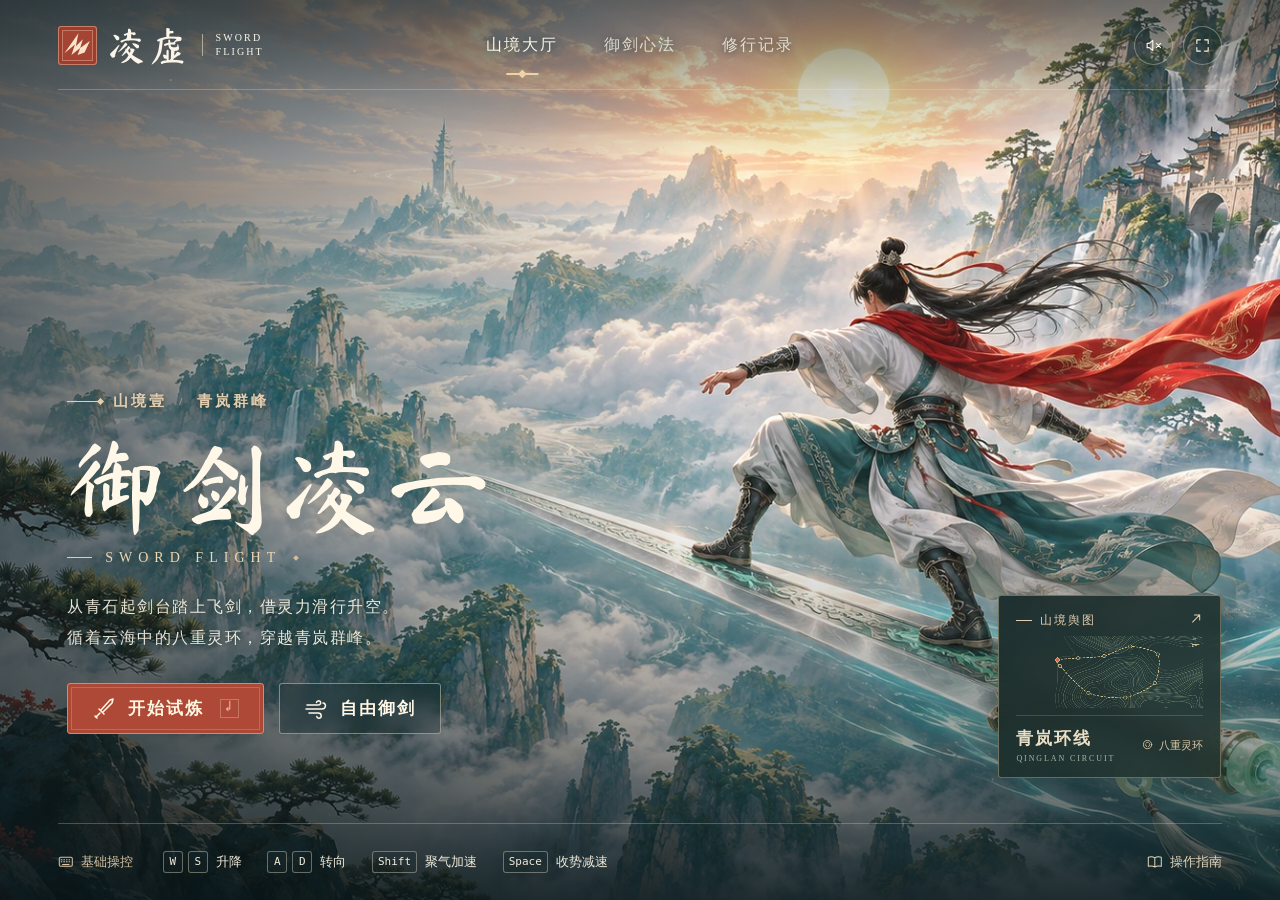
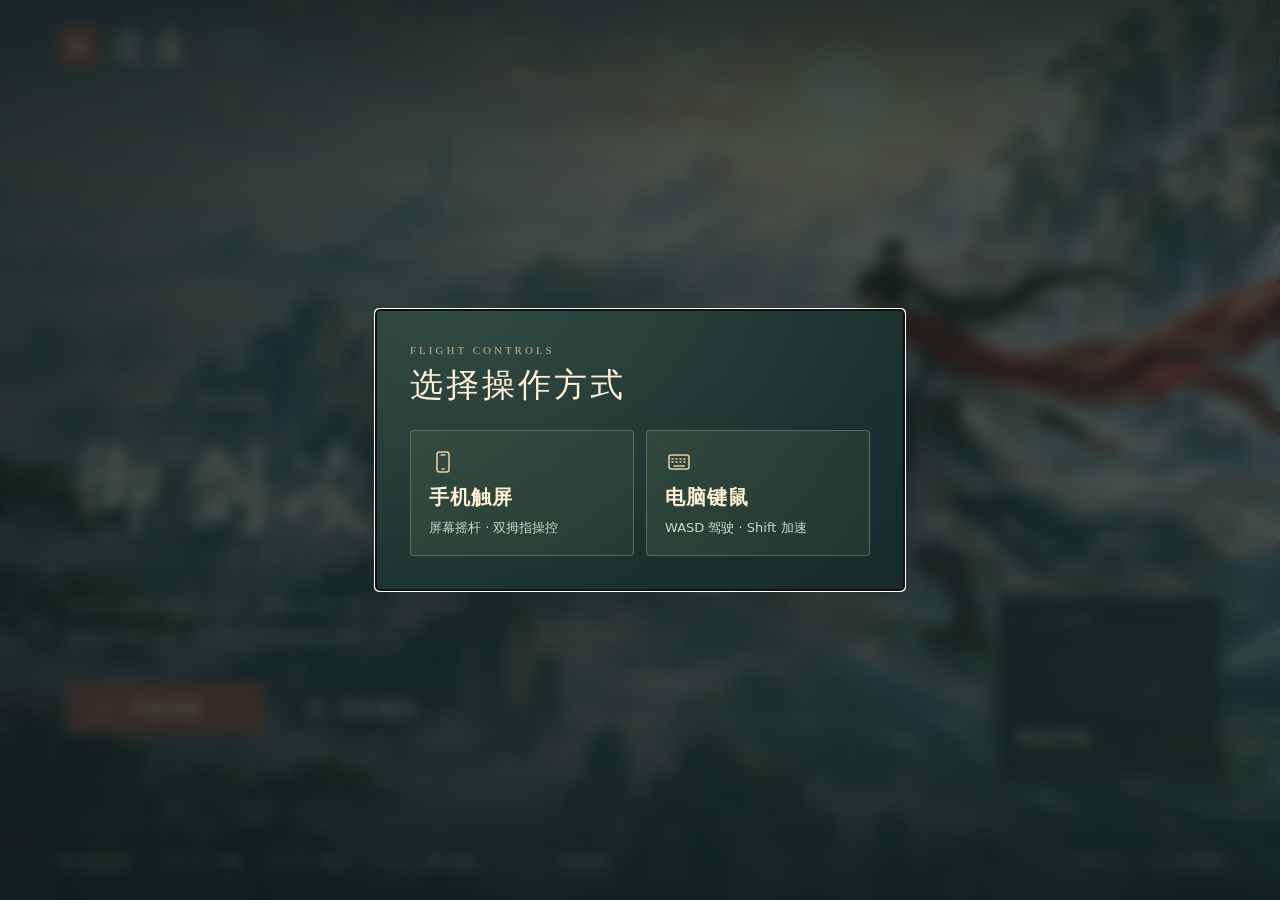
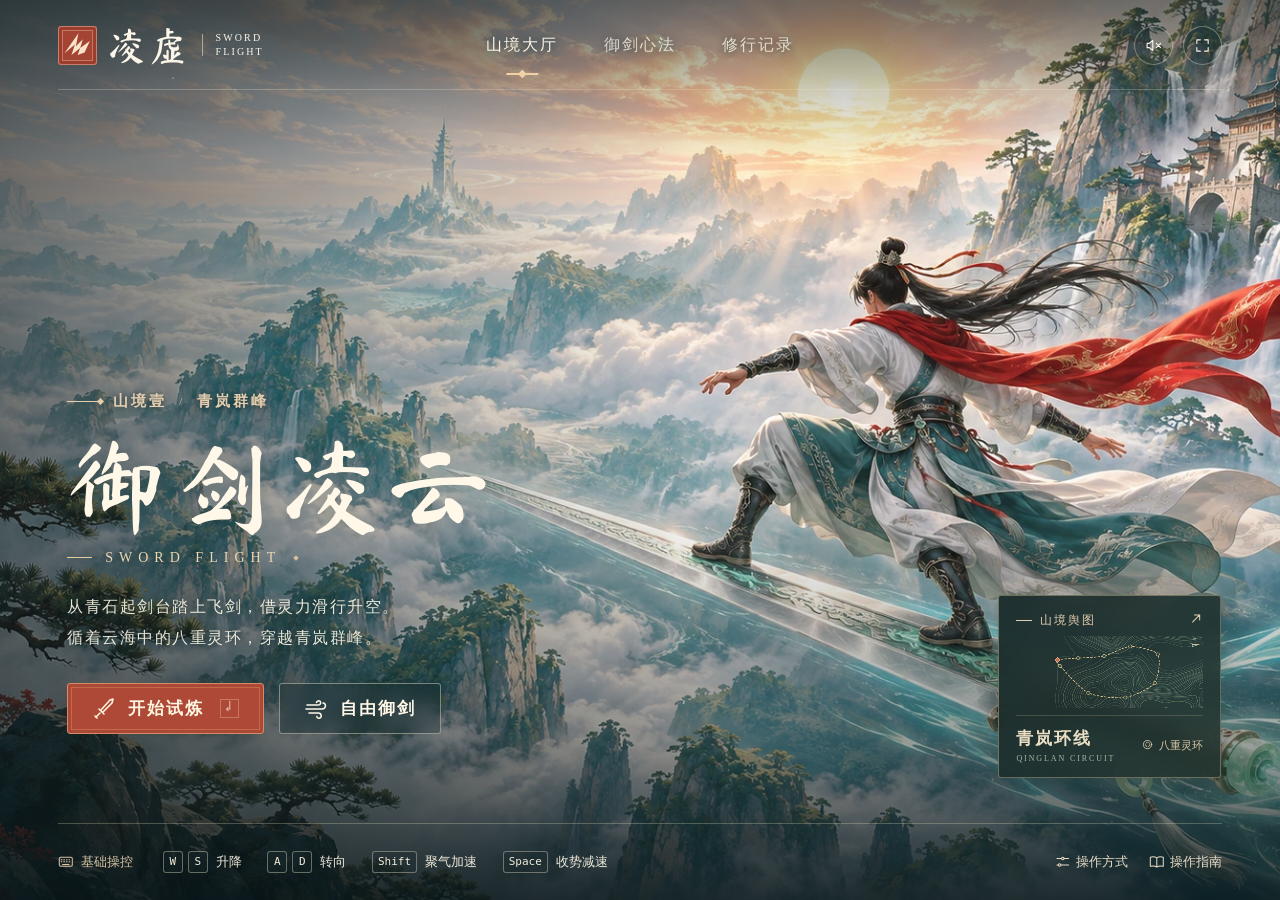
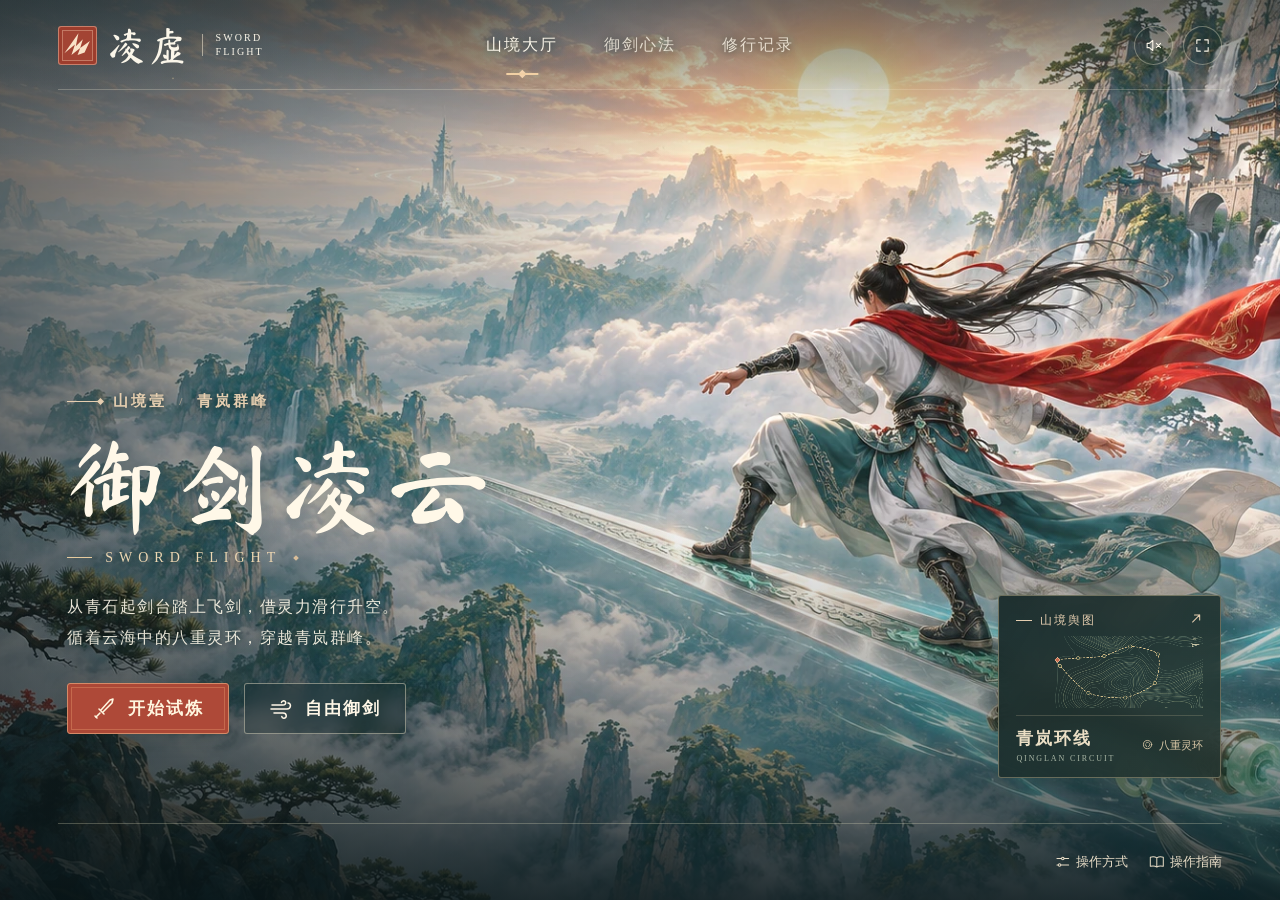
